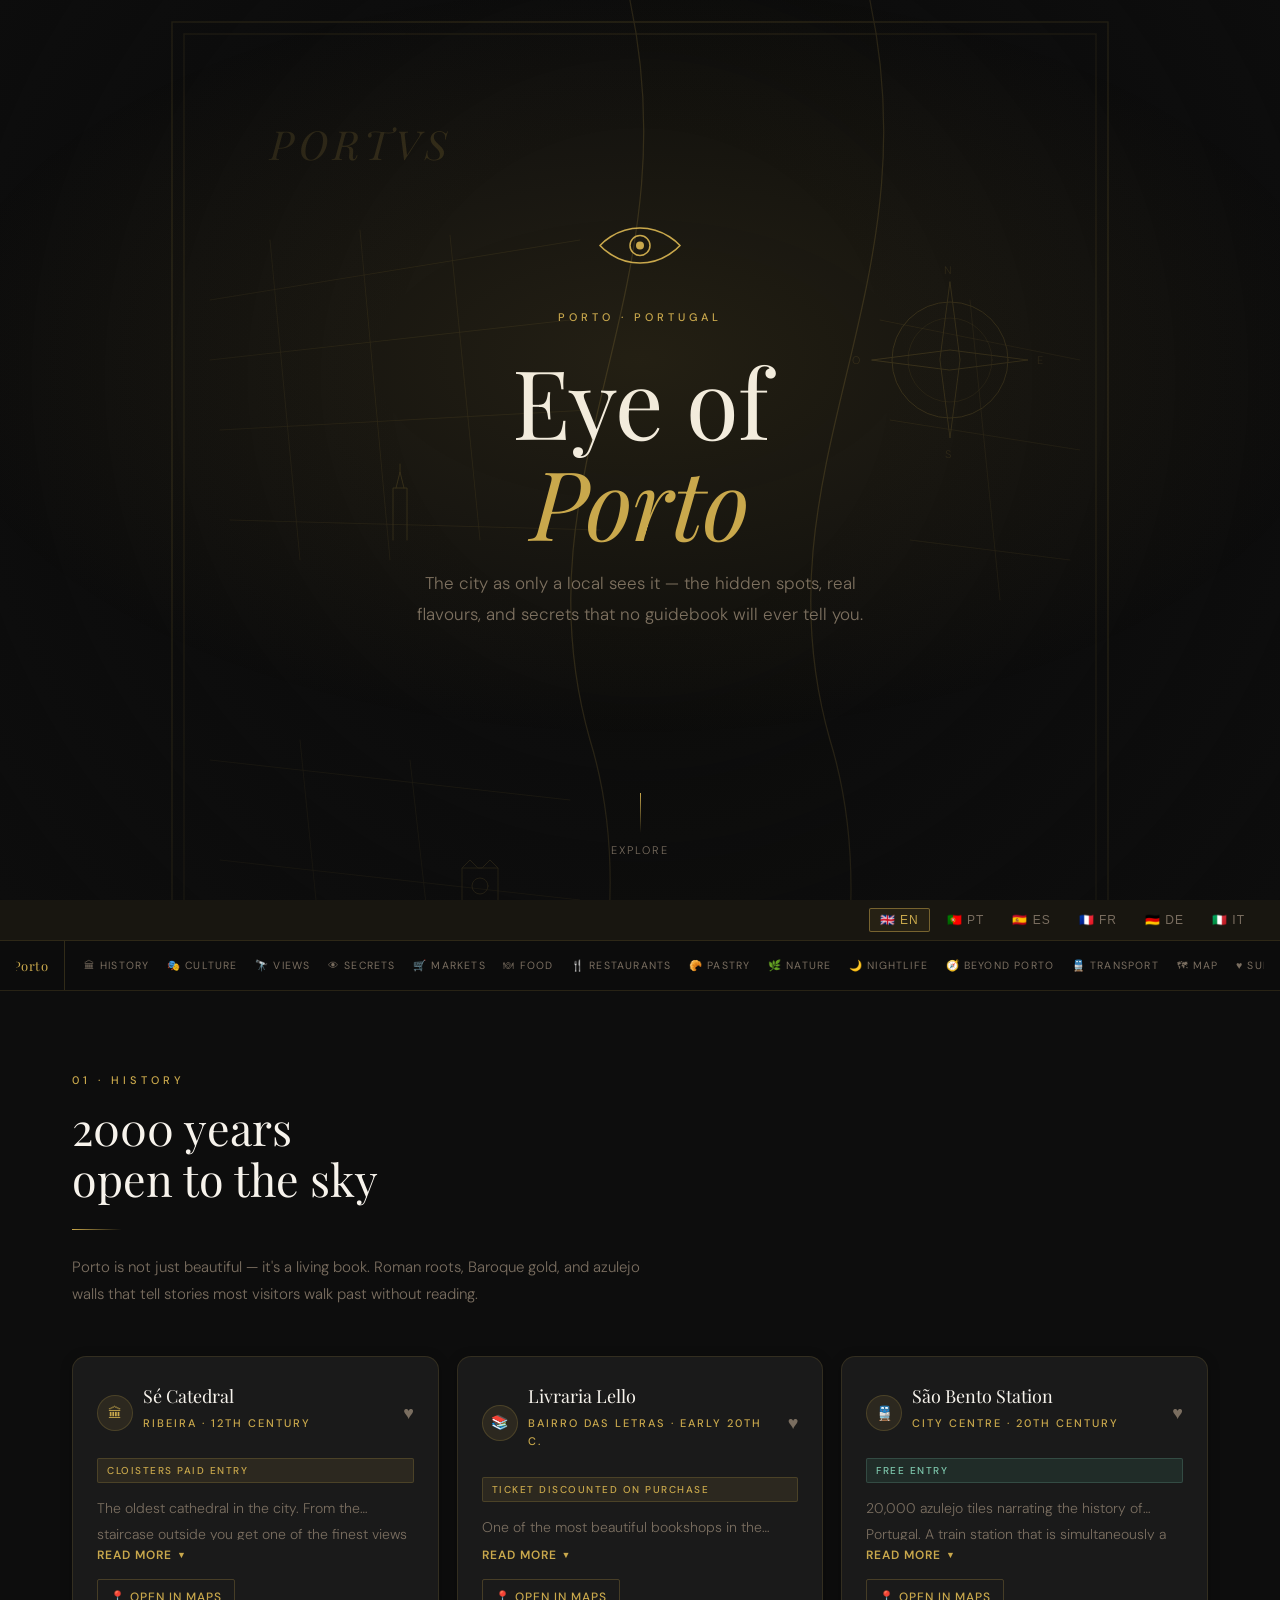
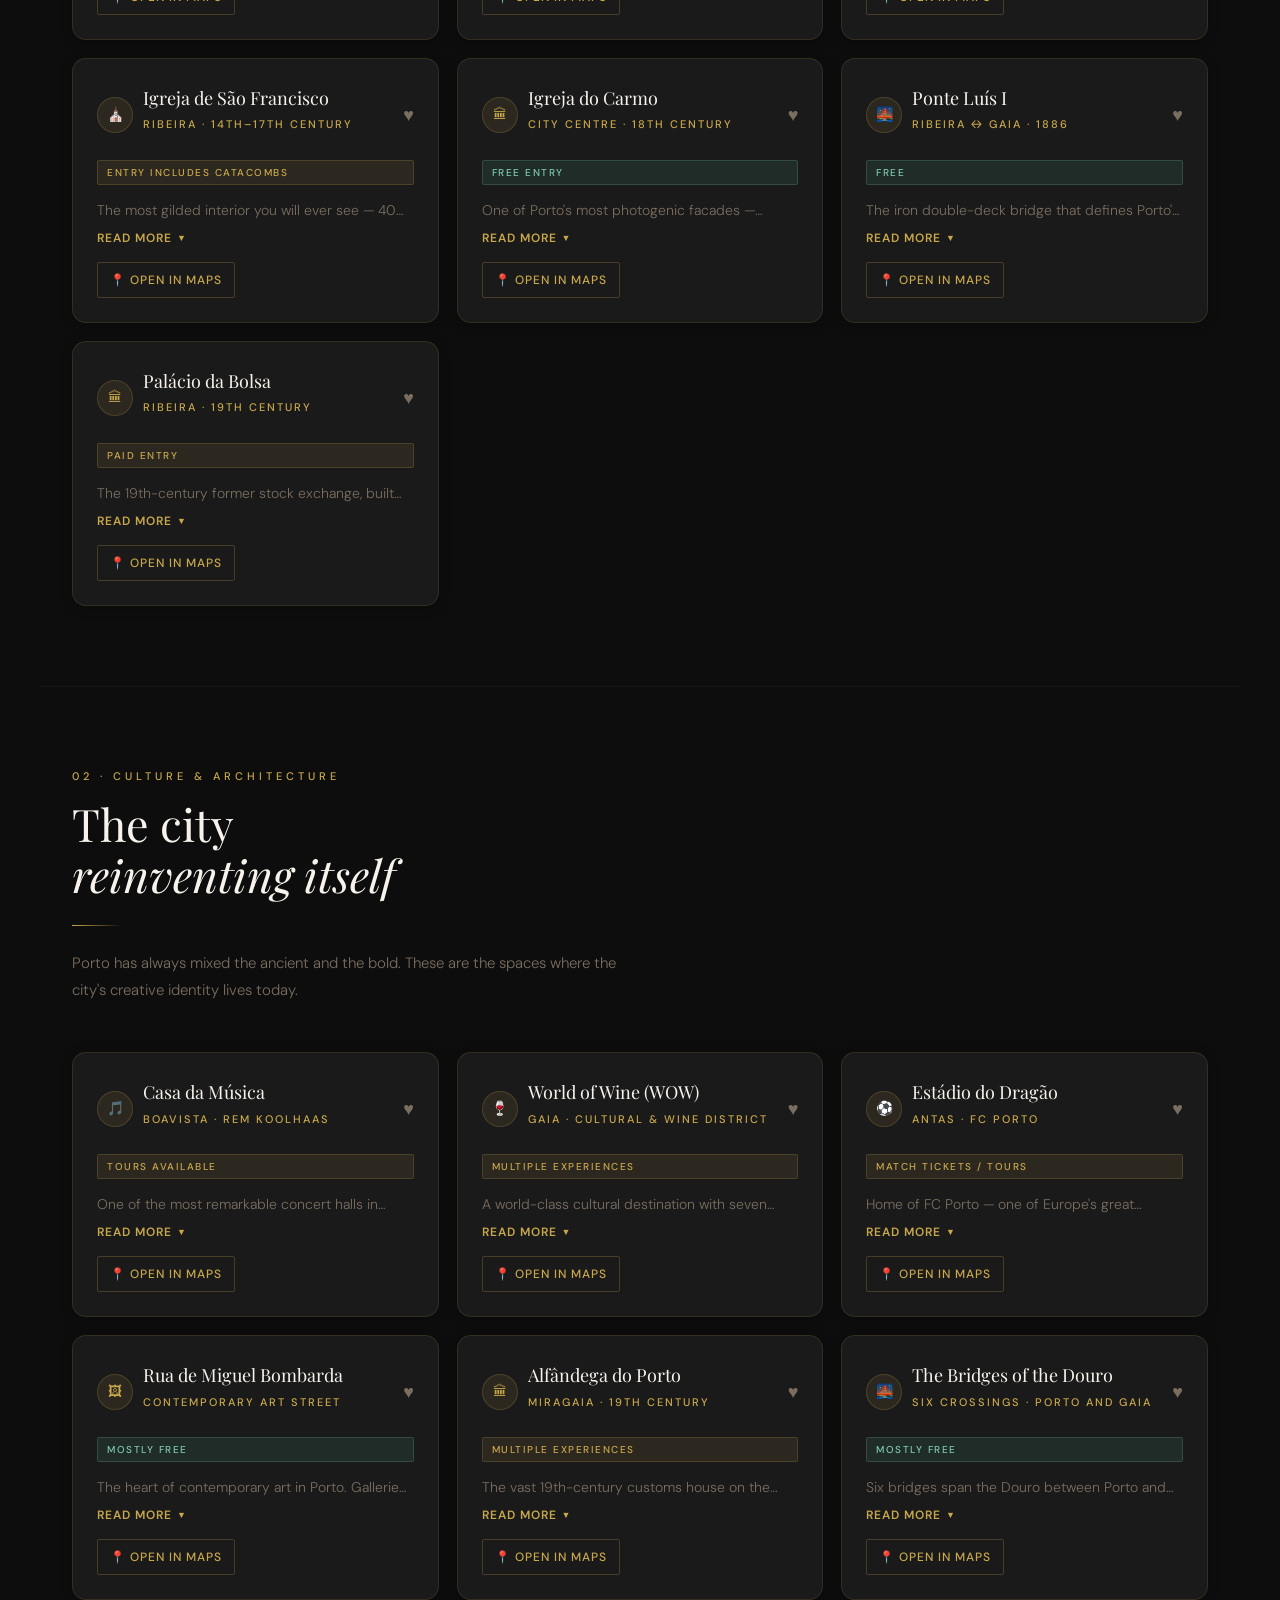
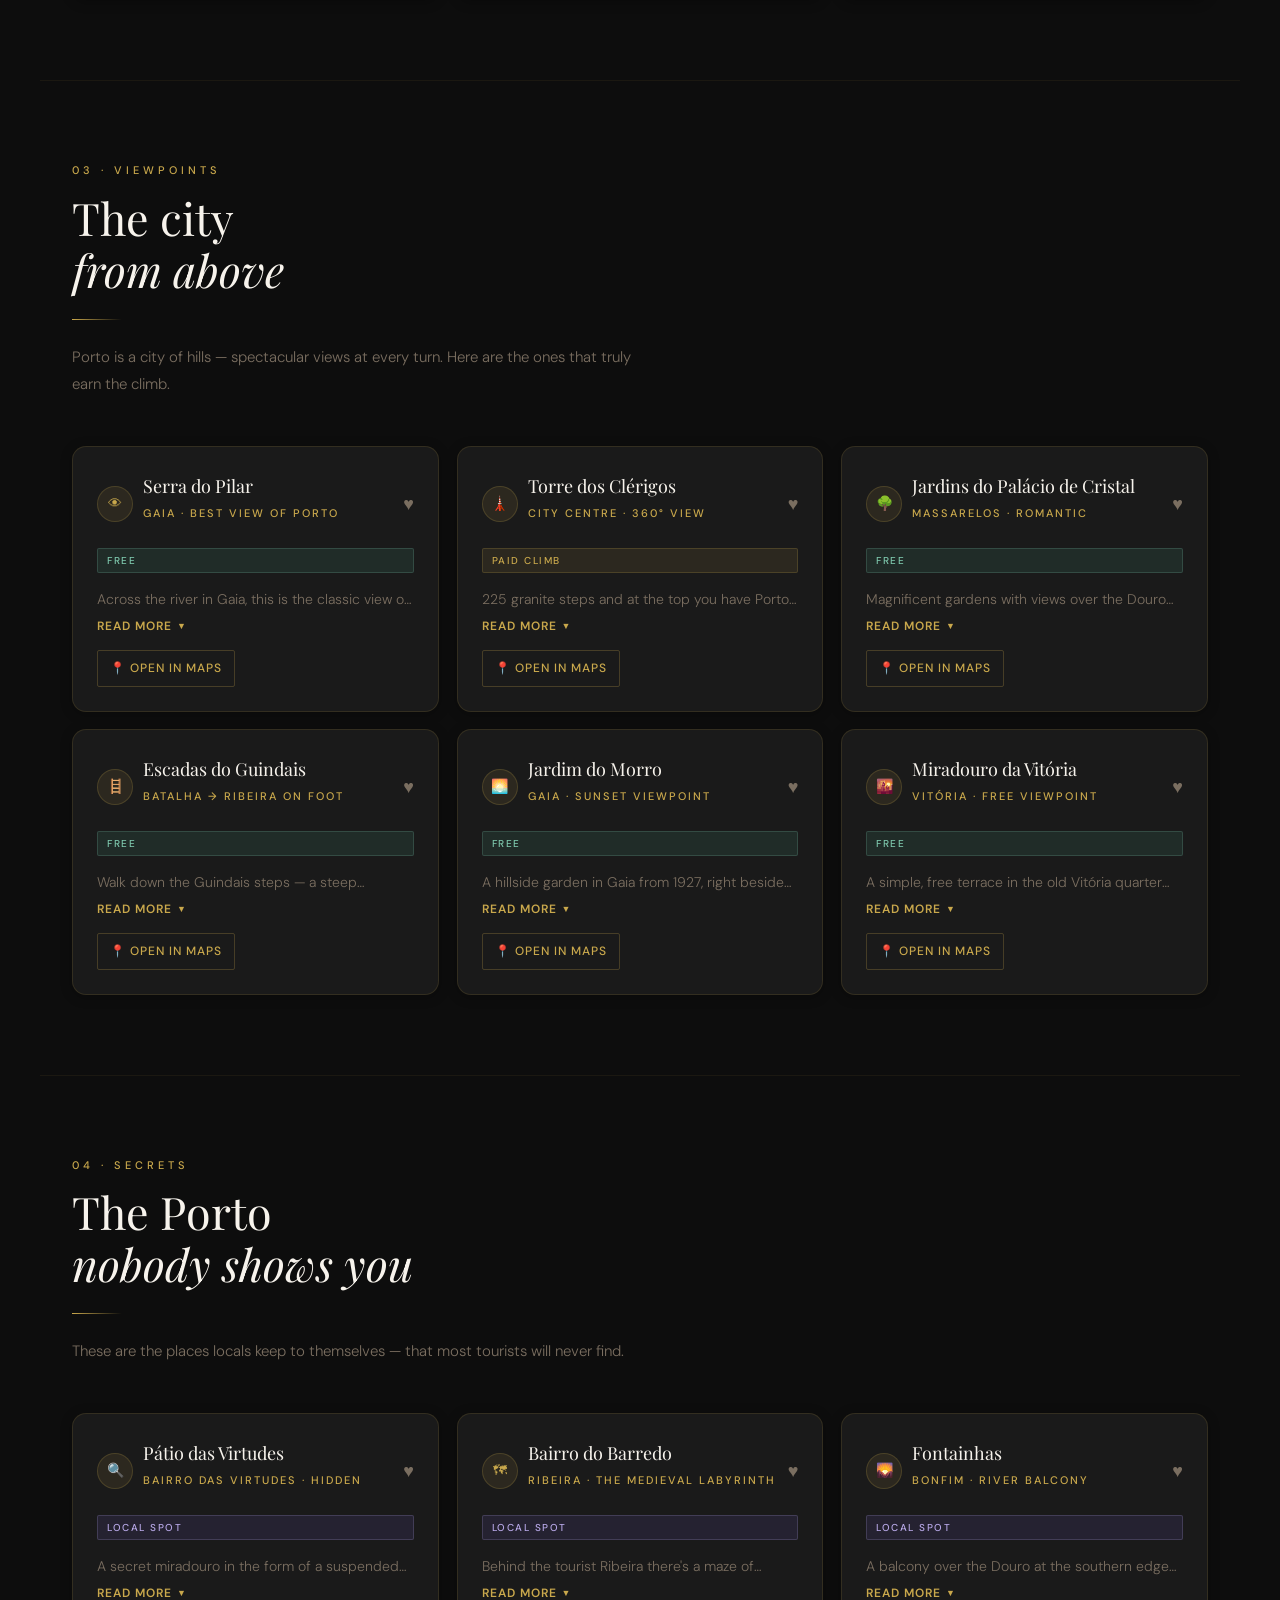
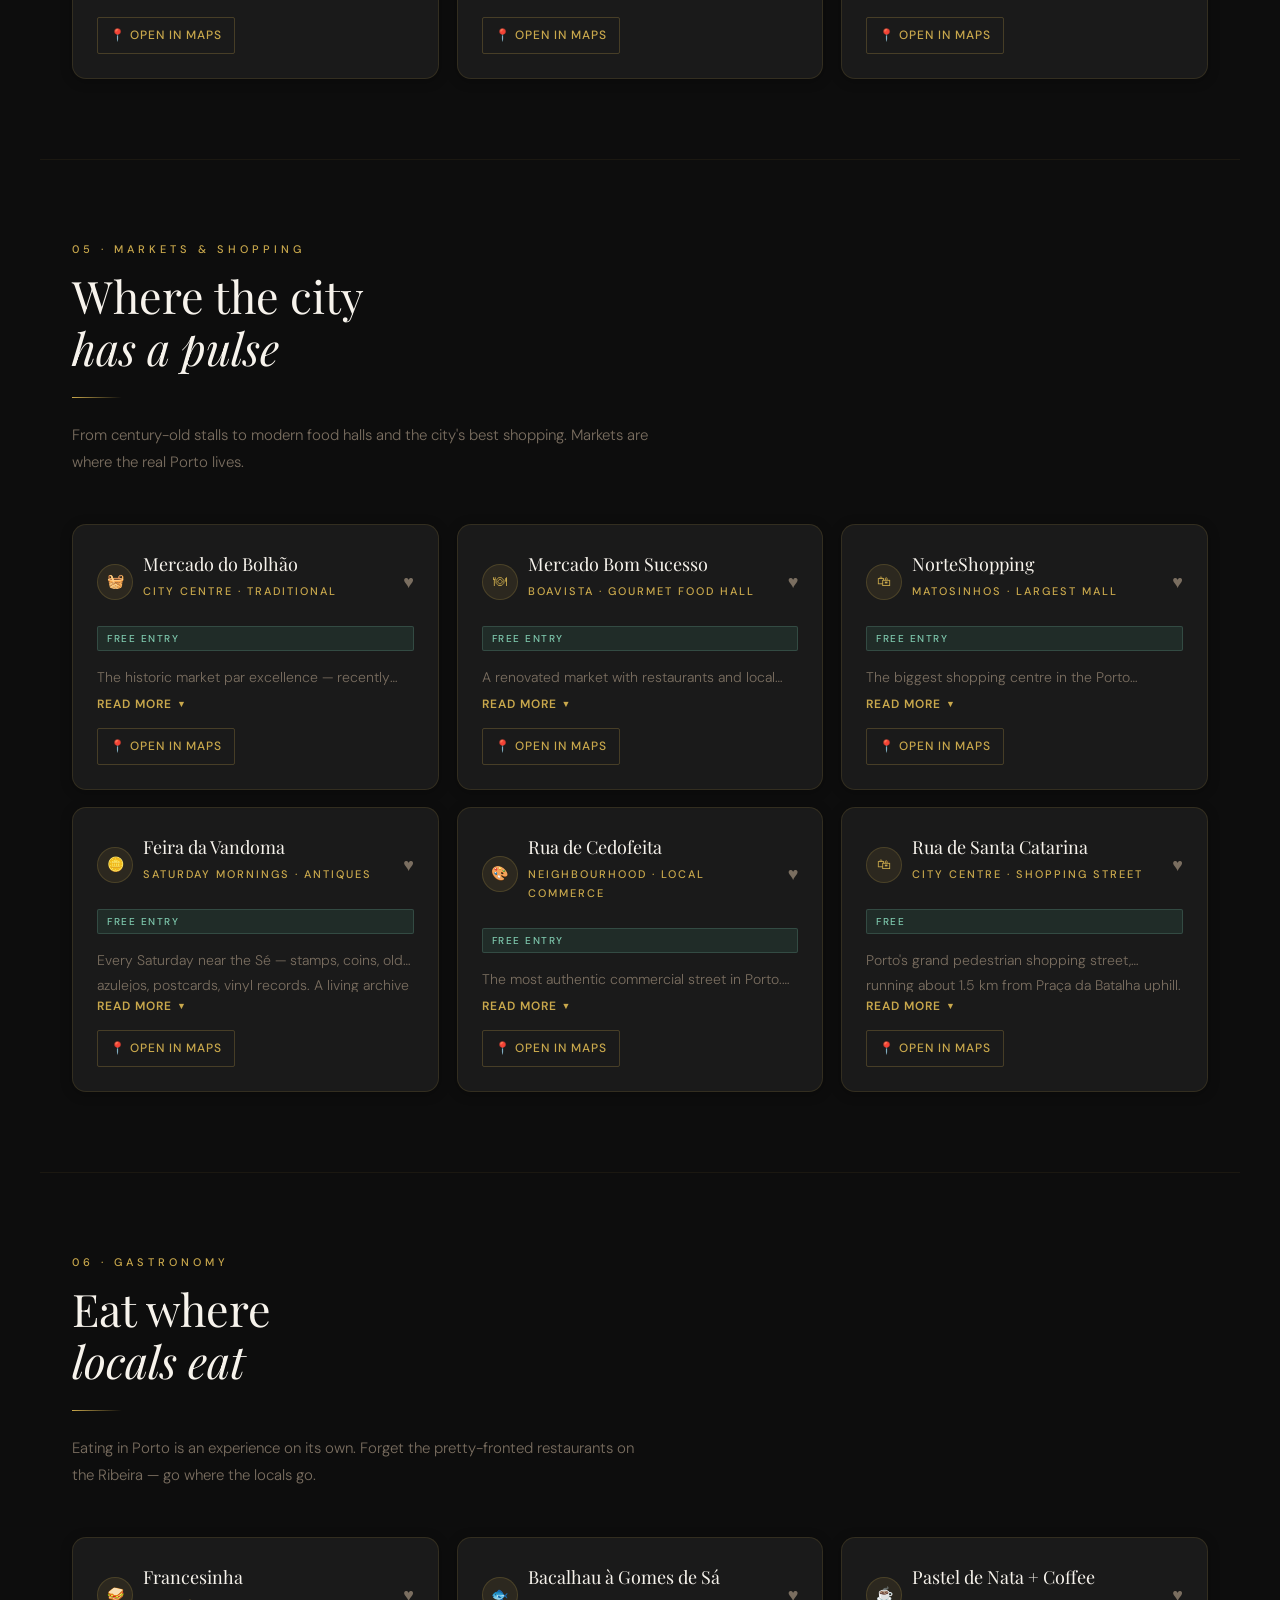
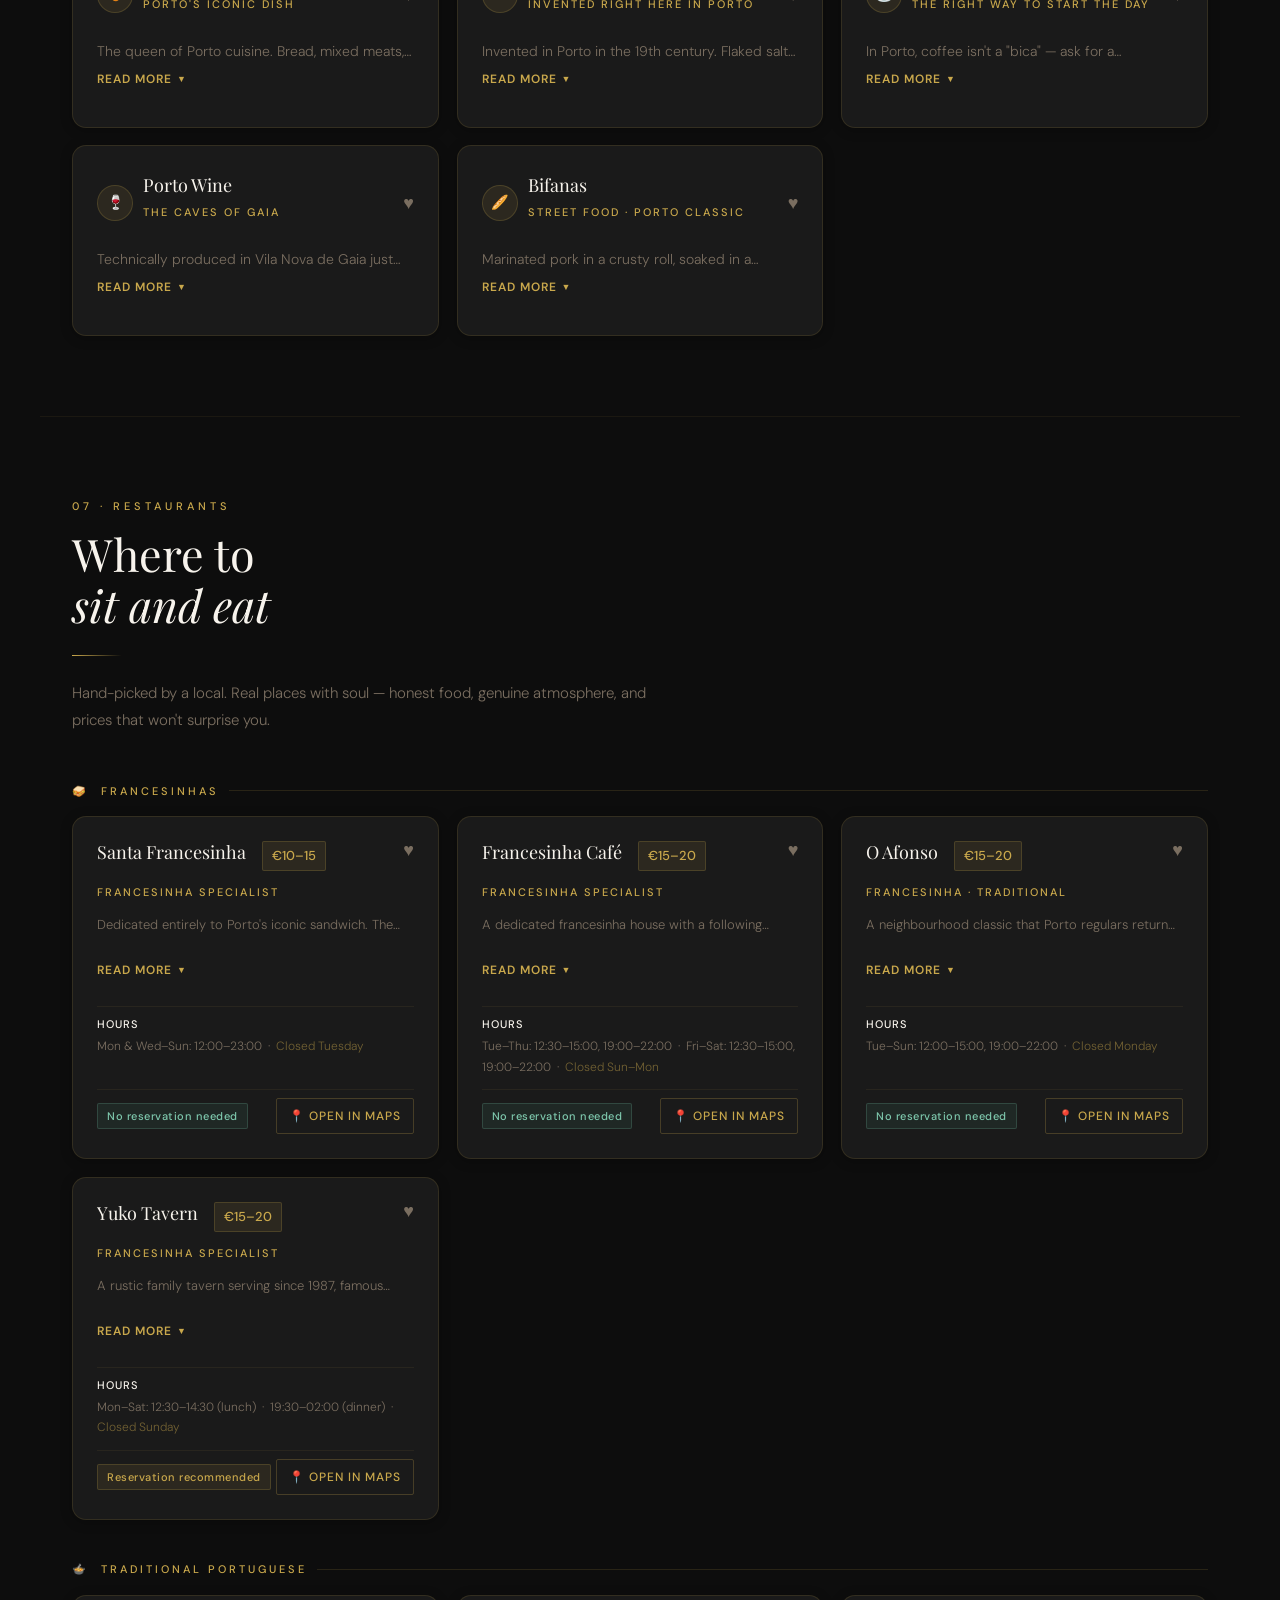
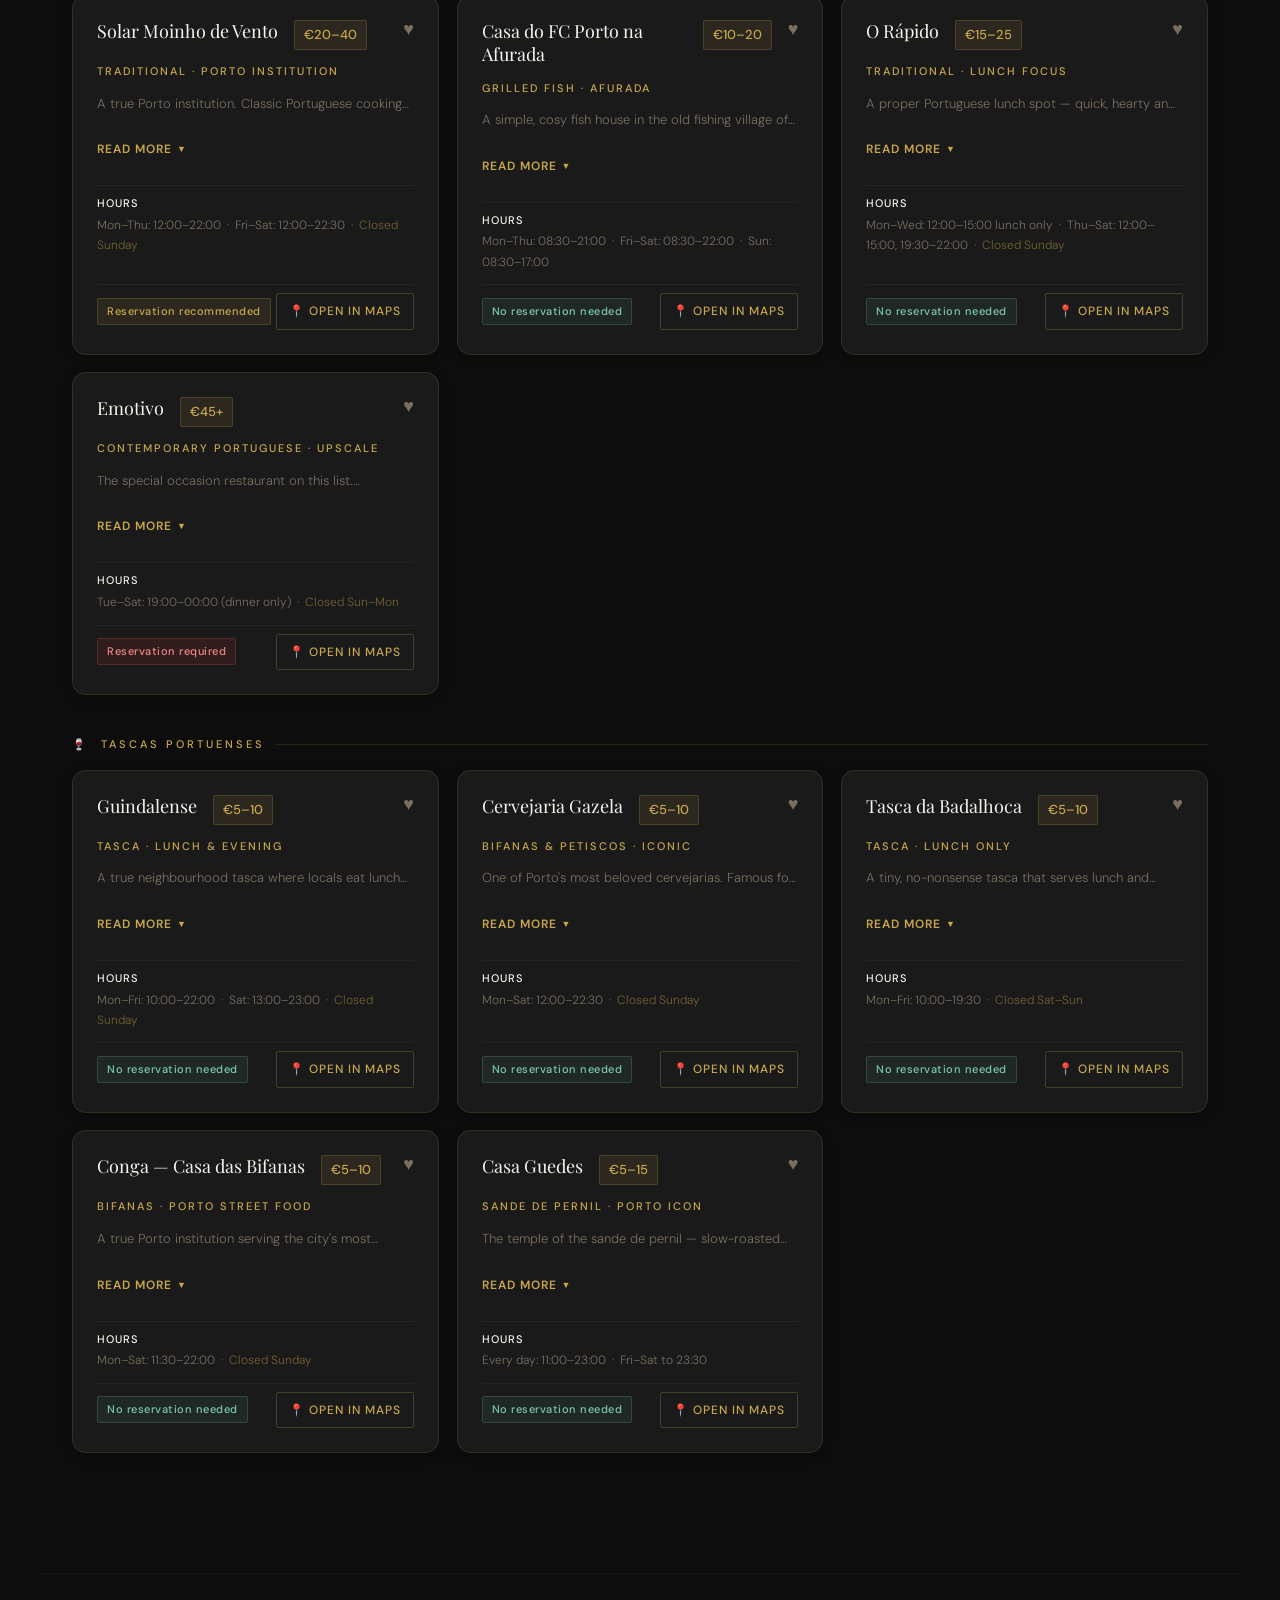
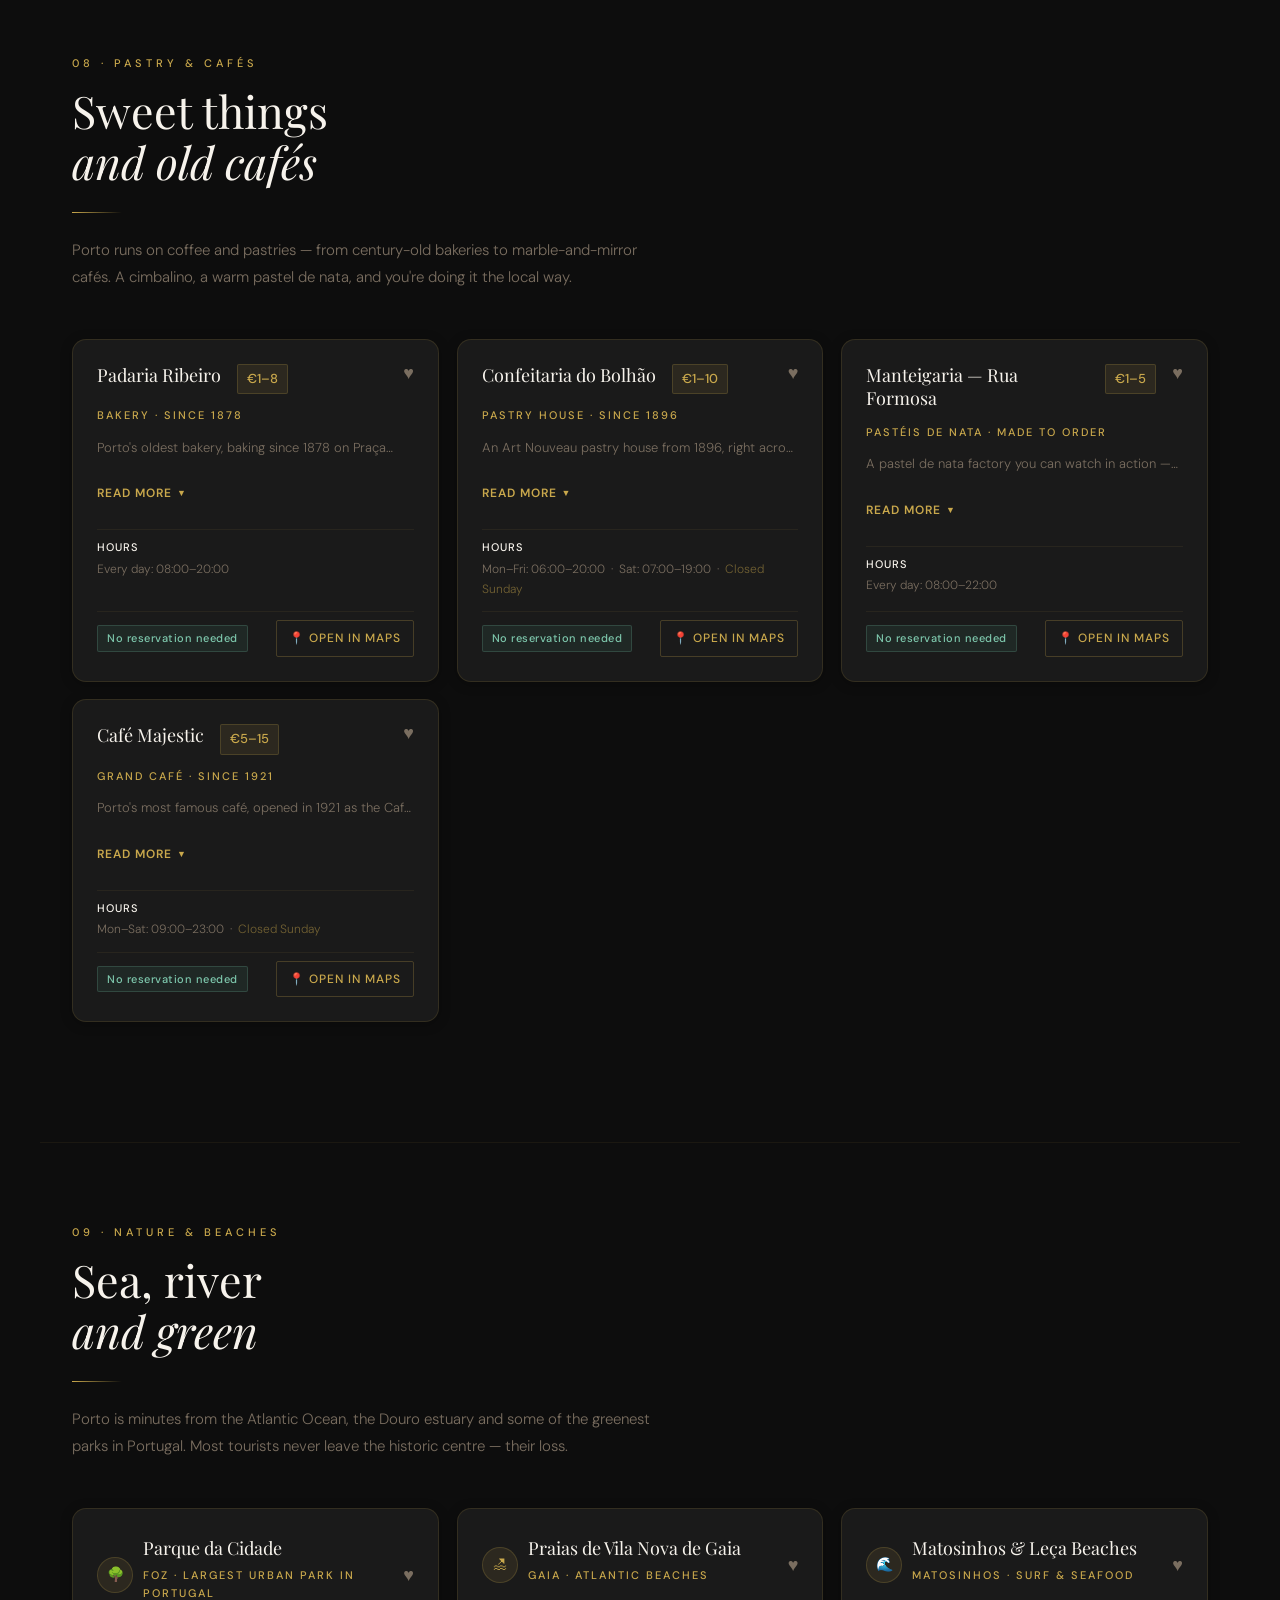
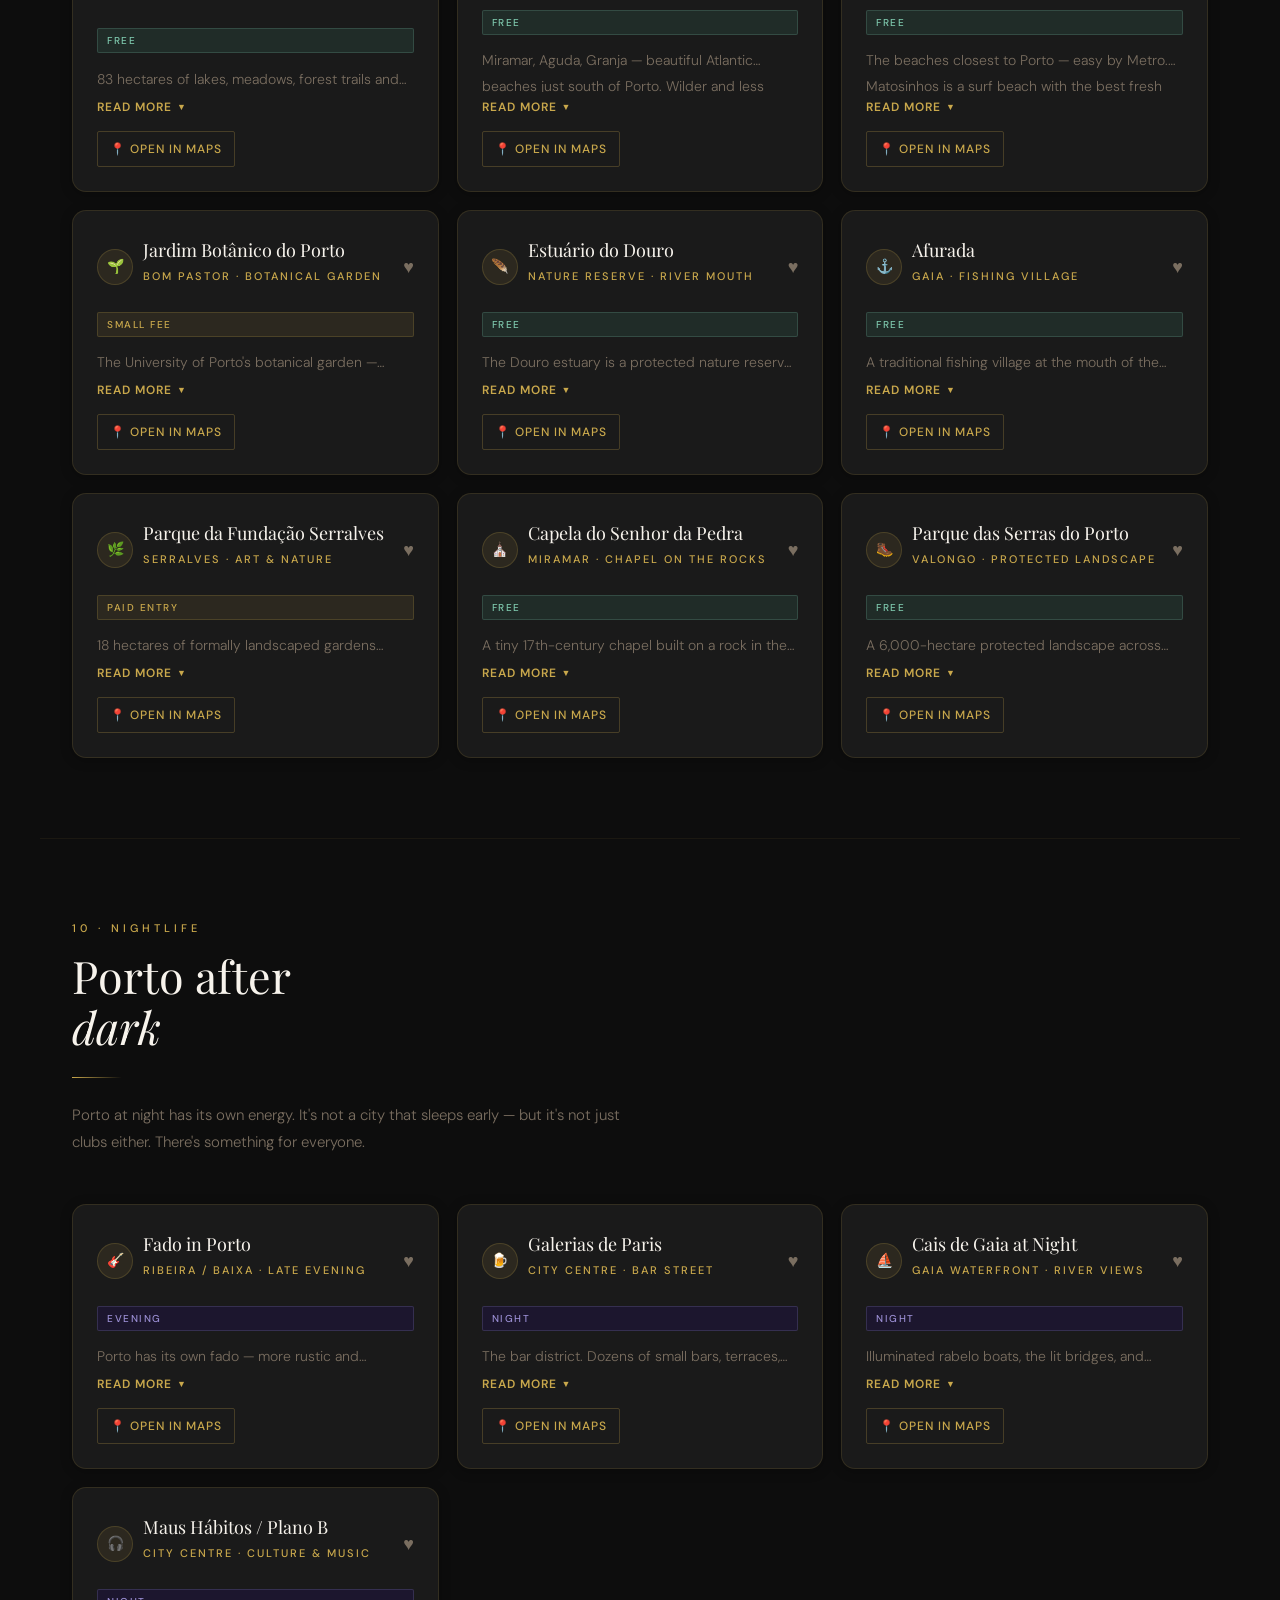
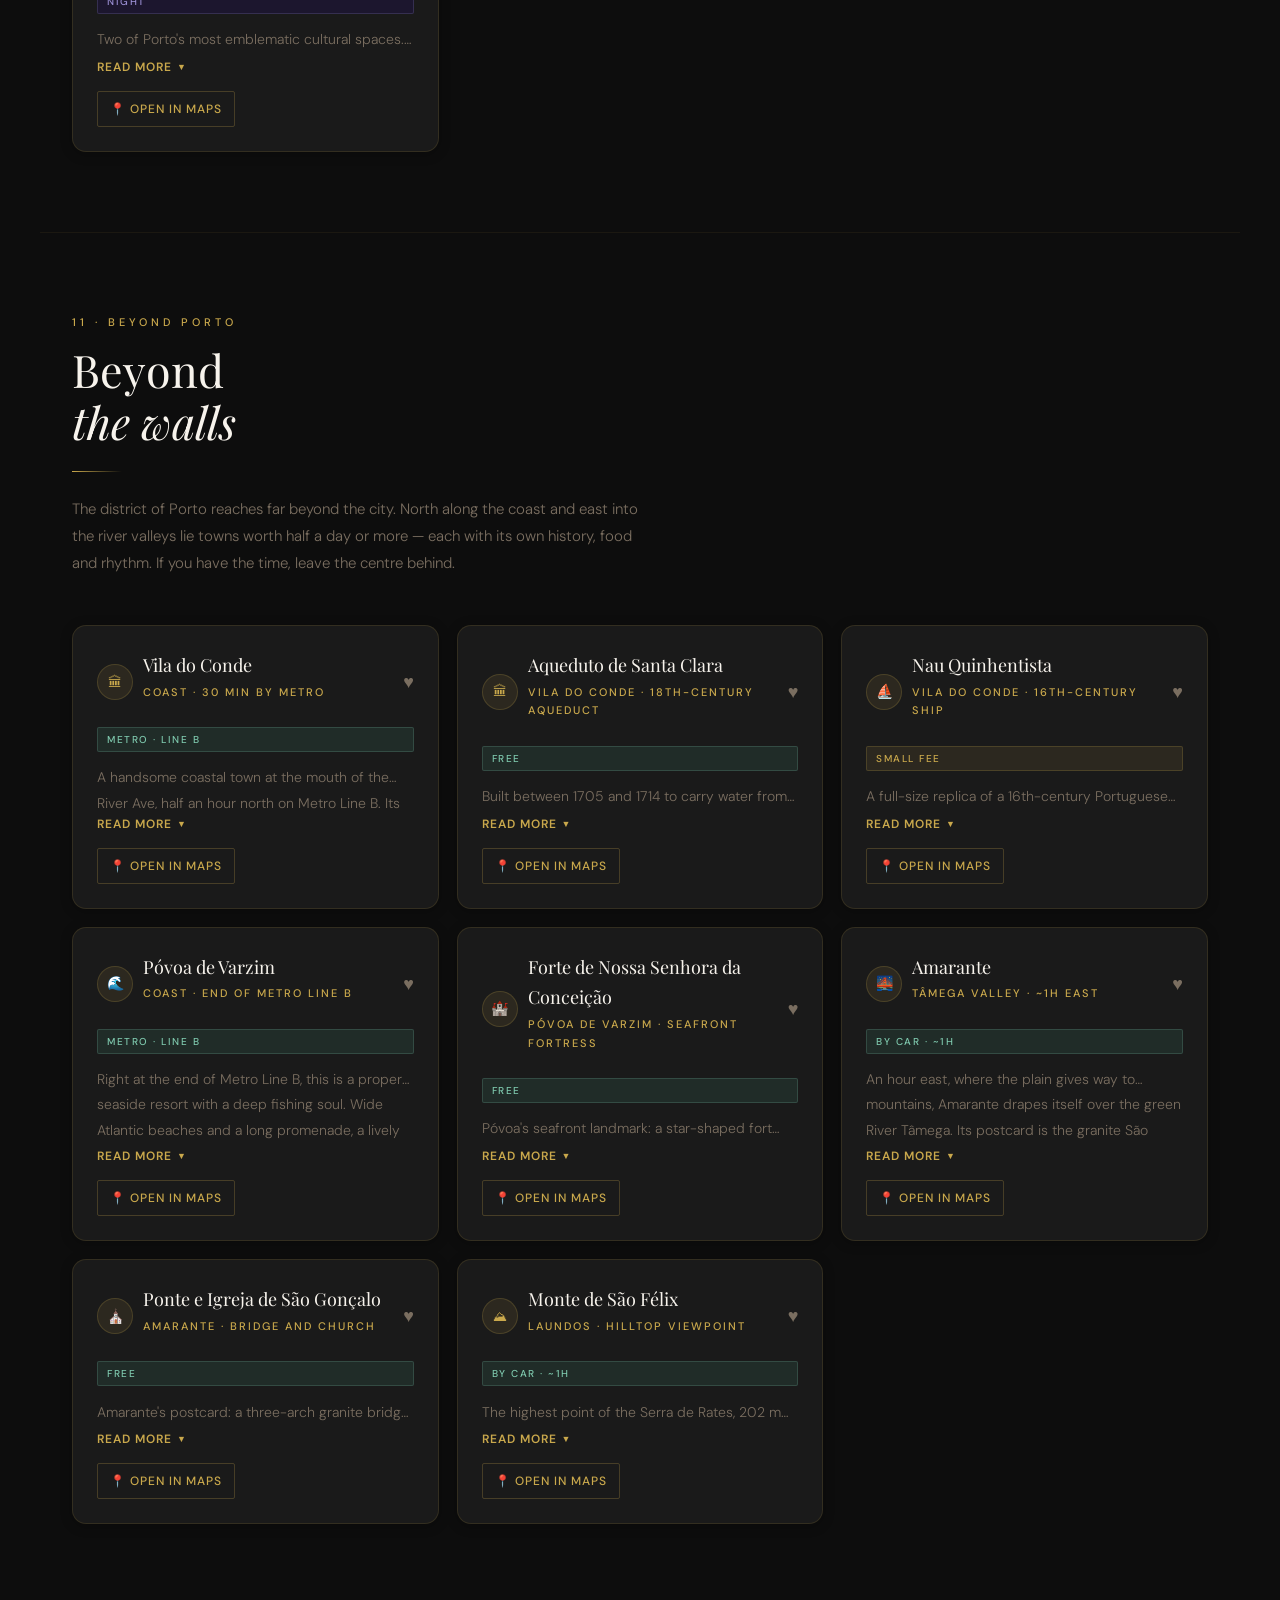
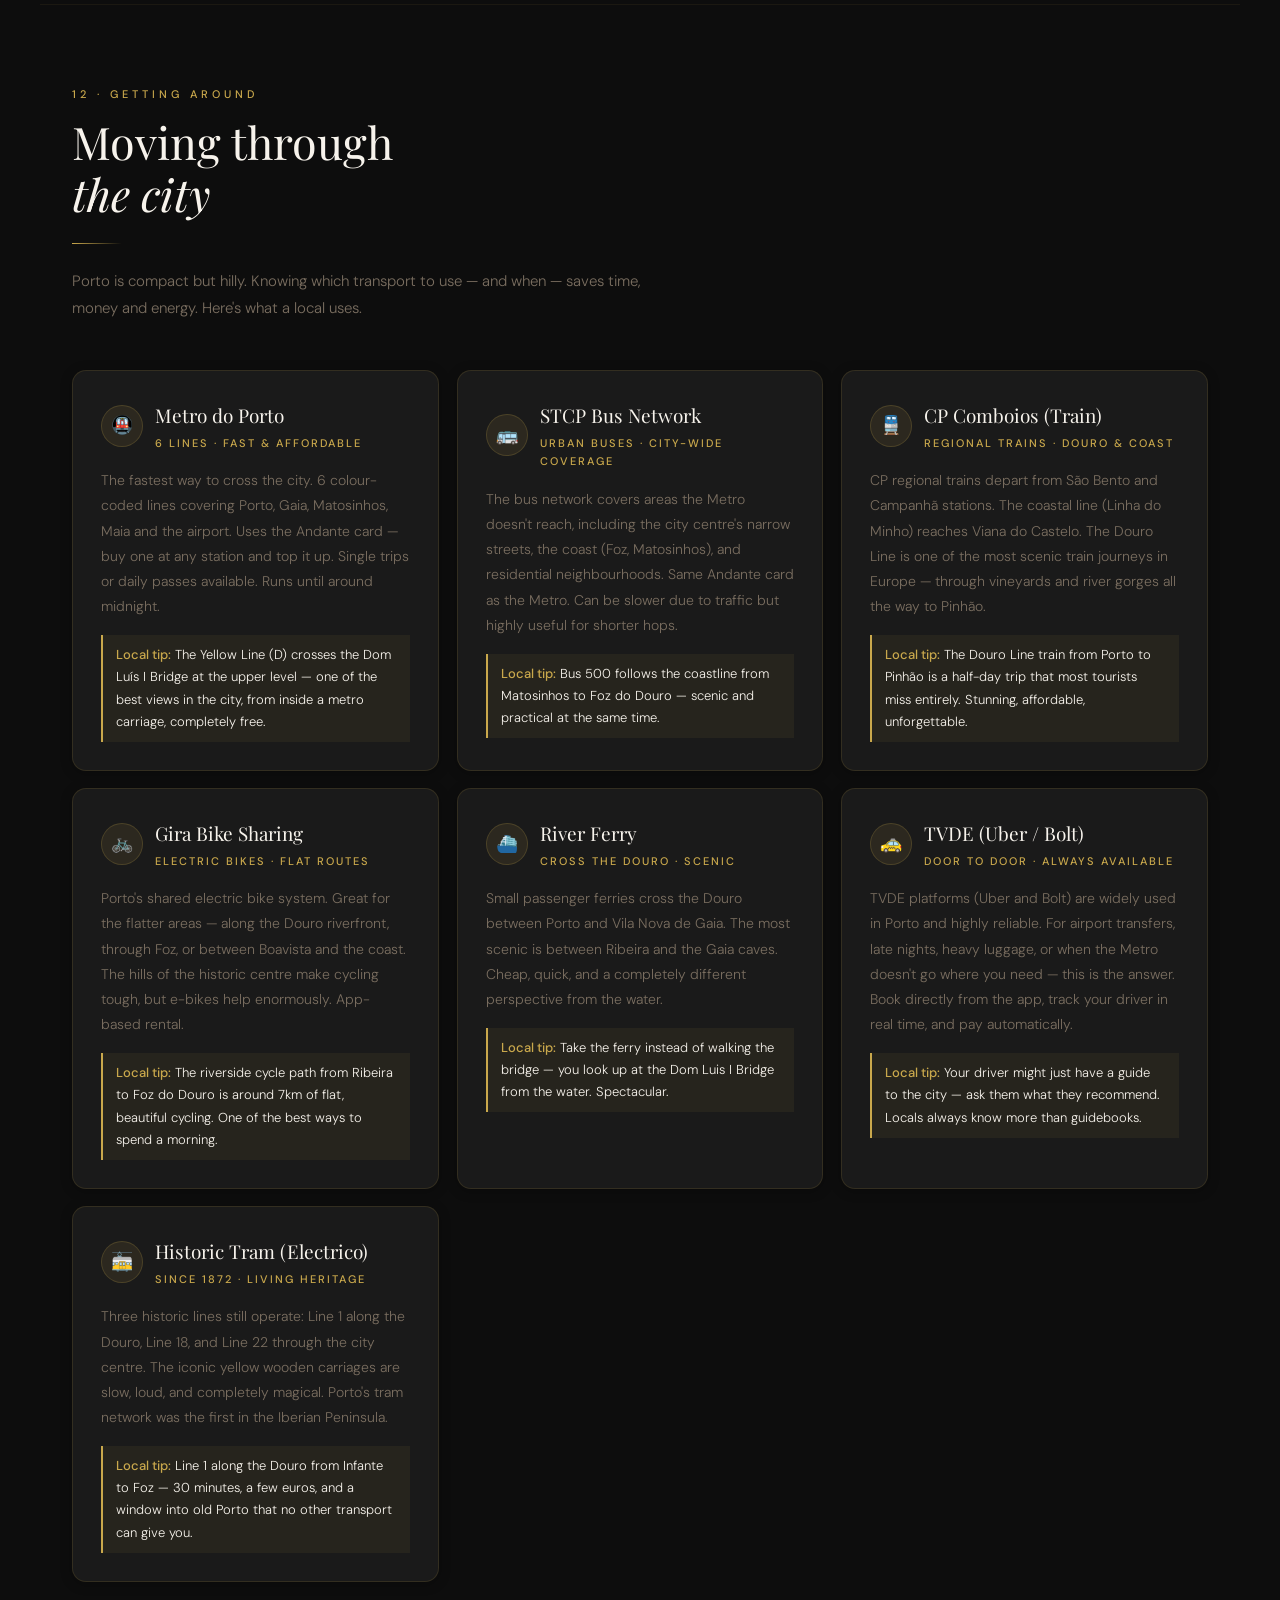
==== index.html @ 4f45e619 "Add files via upload" ====
<!DOCTYPE html>
<html lang="en">
<head>
<meta charset="UTF-8">
<meta name="viewport" content="width=device-width, initial-scale=1.0">
<title>Eye of Porto — See the city like a local</title>

<!-- ===== Partilha & SEO (Open Graph / Twitter / descrição) — editar aqui ===== -->
<meta name="description" content="A local's honest guide to Porto — handpicked food, viewpoints, markets and hidden gems, with an interactive map, in six languages. See the city like a local.">
<link rel="canonical" href="https://eyeofporto.github.io/">
<meta name="theme-color" content="#0D0D0D">

<meta property="og:type" content="website">
<meta property="og:site_name" content="Eye of Porto">
<meta property="og:title" content="Eye of Porto — See the city like a local">
<meta property="og:description" content="A local's honest guide to Porto — handpicked food, viewpoints, markets and hidden gems, with an interactive map, in six languages. See the city like a local.">
<meta property="og:url" content="https://eyeofporto.github.io/">
<meta property="og:image" content="https://eyeofporto.github.io/og-image.png">
<meta property="og:image:secure_url" content="https://eyeofporto.github.io/og-image.png">
<meta property="og:image:type" content="image/png">
<meta property="og:image:width" content="1200">
<meta property="og:image:height" content="630">
<meta property="og:image:alt" content="The Eye of Porto emblem — a golden eye framing the Dom Luís I Bridge — on a dark background">
<meta property="og:locale" content="en_US">
<meta property="og:locale:alternate" content="pt_PT">
<meta property="og:locale:alternate" content="es_ES">
<meta property="og:locale:alternate" content="fr_FR">
<meta property="og:locale:alternate" content="de_DE">
<meta property="og:locale:alternate" content="it_IT">

<meta name="twitter:card" content="summary_large_image">
<meta name="twitter:title" content="Eye of Porto — See the city like a local">
<meta name="twitter:description" content="A local's honest guide to Porto — handpicked food, viewpoints, markets and hidden gems, with an interactive map, in six languages. See the city like a local.">
<meta name="twitter:image" content="https://eyeofporto.github.io/og-image.png">
<meta name="twitter:image:alt" content="The Eye of Porto emblem — a golden eye framing the Dom Luís I Bridge — on a dark background">
<!-- ===== fim Partilha & SEO ===== -->




<style>

  * { margin: 0; padding: 0; box-sizing: border-box; }
  html { scroll-behavior: smooth; }
  body { background-color: #0D0D0D !important; color: #F7F3EC !important; font-family: 'DM Sans', Arial, sans-serif; font-weight: 300; line-height: 1.7; overflow-x: hidden; }


  /* LANGUAGE SWITCHER */
  .lang-bar { background: rgba(201,168,76,0.06); border-bottom: 1px solid rgba(201,168,76,0.12); padding: 0.5rem 1.5rem; display: flex; justify-content: flex-end; align-items: center; gap: 6px; max-width: 100%; }
  .lang-btn { background: none; border: 1px solid transparent; color: #7A6E60; font-size: 12px; padding: 4px 10px; cursor: pointer; font-family: Arial,sans-serif; letter-spacing: 1px; border-radius: 2px; transition: all 0.2s; }
  .lang-btn:hover { color: #C9A84C; border-color: rgba(201,168,76,0.3); }
  .lang-btn.active { color: #C9A84C; border-color: rgba(201,168,76,0.5); background: rgba(201,168,76,0.08); }
  [data-lang] { transition: opacity 0.2s; }

  /* HERO */
  .hero { min-height: 100vh; display: flex; flex-direction: column; justify-content: center; align-items: center; text-align: center; position: relative; padding: 4rem 2rem; overflow: hidden; }
  .hero::before { content: ''; position: absolute; inset: 0; background: radial-gradient(ellipse 80% 60% at 50% 40%, rgba(201,168,76,0.12) 0%, transparent 70%); pointer-events: none; }
  .eye-symbol { width: 90px; height: 45px; margin-bottom: 2.5rem; }
  .eye-symbol svg { width: 100%; height: 100%; }
  .hero-label { font-size: 11px; letter-spacing: 4px; text-transform: uppercase; color: #C9A84C; margin-bottom: 1.5rem; font-weight: 500; }
  .hero h1 { font-family: 'Playfair Display', Georgia, serif; font-size: clamp(3rem, 8vw, 6rem); font-weight: 400; line-height: 1.05; color: #F7F3EC; margin-bottom: 1rem; letter-spacing: -1px; }
  .hero h1 em { font-style: italic; color: #C9A84C; }
  .hero-sub { font-size: clamp(14px, 2vw, 17px); color: #7A6E60; max-width: 460px; margin: 0 auto 3rem; font-weight: 300; line-height: 1.8; }
  .scroll-hint { position: absolute; bottom: 2.5rem; left: 50%; transform: translateX(-50%); display: flex; flex-direction: column; align-items: center; gap: 8px; color: #7A6E60; font-size: 11px; letter-spacing: 2px; text-transform: uppercase; }
  .scroll-line { width: 1px; height: 40px; background: linear-gradient(to bottom, #C9A84C, transparent); animation: scrollPulse 2s ease-in-out infinite; }
  @keyframes scrollPulse { 0%,100%{opacity:.4}50%{opacity:1} }

  /* NAV */
  .nav { position: sticky; top: 0; z-index: 100; background: rgba(13,13,13,0.96); backdrop-filter: blur(12px); border-bottom: 1px solid rgba(201,168,76,0.15); padding: 0 1rem; }
  #historia, #cultura, #miradouros, #segredos, #mercados, #gastronomia, #restaurantes, #pastelarias, #natureza, #noturno, #foradoporto, #transportes, #mapa, #donate { scroll-margin-top: 64px; }
  .nav-inner { max-width: 1300px; margin: 0 auto; display: flex; align-items: center; overflow-x: auto; scrollbar-width: none; gap: 0; justify-content: center; }
  .nav-inner::-webkit-scrollbar { display: none; }
  .nav-brand { font-family: 'Playfair Display', Georgia, serif; font-size: 13px; color: #C9A84C; white-space: nowrap; padding: 0.85rem 1rem 0.85rem 0; margin-right: 0.6rem; border-right: 1px solid rgba(201,168,76,0.2); letter-spacing: 0.5px; }
  .nav-link { color: #7A6E60; text-decoration: none; font-size: 10.5px; letter-spacing: 1.2px; text-transform: uppercase; padding: 0.85rem 0.55rem; white-space: nowrap; transition: color 0.2s; font-weight: 400; display: inline-flex; align-items: center; gap: 4px; }
  .nav-link:hover { color: #C9A84C; }
  .nav-link .nav-text { display: inline; }
  @media (max-width: 1100px) {
    .nav-inner { justify-content: flex-start; }
    .nav-link { padding: 0.85rem 0.5rem; font-size: 10px; letter-spacing: 1px; }
  }
  @media (max-width: 700px) {
    .nav-brand { display: none; }
    .nav-link { padding: 0.85rem 0.45rem; font-size: 11px; }
    .nav-link .nav-text { display: none; }
    .nav-link { font-size: 16px; padding: 0.85rem 0.55rem; }
  }

  /* MOBILE SECTIONS MENU */
  .nav-menu-btn { display: none; }
  .nav-menu-panel { display: none; }
  @media (max-width: 700px) {
    .nav-inner { display: none; }
    .nav-menu-btn { display: flex; align-items: center; gap: 8px; width: 100%; background: none; border: none; cursor: pointer; color: #C9A84C; font-family: 'Playfair Display', Georgia, serif; font-size: 13px; letter-spacing: 1px; padding: 0.9rem 0.2rem; }
    .nav-menu-btn .nav-menu-caret { margin-left: auto; font-size: 9px; transition: transform 0.2s; color: #7A6E60; }
    .nav-menu-btn.open .nav-menu-caret { transform: rotate(180deg); }
    .nav-menu-panel { display: block; position: absolute; left: 0; right: 0; top: 100%; background: rgba(13,13,13,0.98); -webkit-backdrop-filter: blur(12px); backdrop-filter: blur(12px); box-shadow: 0 12px 28px rgba(0,0,0,0.55); border-bottom: 1px solid rgba(201,168,76,0.15); z-index: 120; max-height: 0; overflow: hidden; transition: max-height 0.28s ease; }
    .nav-menu-panel.open { max-height: 80vh; overflow-y: auto; }
    .nav-menu-panel a { display: flex; align-items: center; gap: 10px; padding: 0.8rem 0.4rem; text-decoration: none; color: #C7B9A6; font-size: 14px; letter-spacing: 0.4px; border-bottom: 1px solid rgba(201,168,76,0.06); }
    .nav-menu-panel a:last-child { border-bottom: none; }
    .nav-menu-panel a:active { color: #C9A84C; }
    .nav-menu-emoji { font-size: 16px; width: 22px; text-align: center; flex-shrink: 0; }
  }

  /* SCROLL PROGRESS */
  #scroll-progress { position: fixed; top: 0; left: 0; height: 3px; width: 0; background: #C9A84C; z-index: 200; transition: width 0.08s linear; pointer-events: none; }

  /* BACK TO TOP */
  #to-top { position: fixed; bottom: 1.3rem; left: 1.3rem; z-index: 9000; width: 44px; height: 44px; border-radius: 50%; background: rgba(13,13,13,0.92); border: 1px solid rgba(201,168,76,0.5); color: #C9A84C; font-size: 20px; line-height: 1; cursor: pointer; display: none; align-items: center; justify-content: center; -webkit-backdrop-filter: blur(6px); backdrop-filter: blur(6px); box-shadow: 0 4px 16px rgba(0,0,0,0.5); opacity: 0; transition: opacity 0.25s; }
  #to-top.show { display: flex; opacity: 1; }
  @media (min-width: 701px) { #to-top { display: none !important; } }

  /* SECTIONS */
  .section { padding: 5rem 2rem; max-width: 1200px; margin: 0 auto; }
  .section-header { margin-bottom: 3rem; }
  .section-number { font-size: 11px; letter-spacing: 4px; text-transform: uppercase; color: #C9A84C; font-weight: 500; margin-bottom: 0.75rem; display: block; }
  .section-title { font-family: 'Playfair Display', Georgia, serif; font-size: clamp(1.8rem, 4vw, 2.8rem); font-weight: 400; color: #F7F3EC; line-height: 1.15; margin-bottom: 0.75rem; }
  .section-intro { font-size: 15px; color: #7A6E60; max-width: 580px; line-height: 1.8; }
  .divider { width: 50px; height: 1px; background: linear-gradient(to right, #C9A84C, transparent); margin: 1.5rem 0; }
  .section-sep { max-width: 1200px; margin: 0 auto; padding: 0 2rem; border-top: 1px solid rgba(201,168,76,0.08); }

  /* CARDS GRID */
  .cards { display: grid; grid-template-columns: repeat(auto-fill, minmax(280px, 1fr)); gap: 1.1rem; background: transparent; border: none; }
  .card { background: #1A1A1A; transition: background 0.2s; display: flex; flex-direction: column; }
  .card:hover { background: #1f1f1f; }
  .card-content { padding: 1.5rem; display: flex; flex-direction: column; flex: 1; }
  .card-icon-row { display: flex; align-items: center; gap: 10px; margin-bottom: 0.75rem; }
  .card-icon-circle { width: 36px; height: 36px; border-radius: 50%; background: rgba(201,168,76,0.1); border: 1px solid rgba(201,168,76,0.2); display: flex; align-items: center; justify-content: center; color: #C9A84C; font-size: 14px; flex-shrink: 0; }
  .card-title { font-family: 'Playfair Display', Georgia, serif; font-size: 18px; color: #F7F3EC; font-weight: 400; }
  .card-subtitle { font-size: 11px; color: #C9A84C; letter-spacing: 2px; text-transform: uppercase; margin-bottom: 0.85rem; font-weight: 500; margin-top: 2px; }
  .card-body { font-size: 14px; color: #7A6E60; line-height: 1.8; margin-bottom: 1rem; flex: 1; }
  .card-tip { font-size: 13px; color: #F7F3EC; background: rgba(201,168,76,0.07); border-left: 2px solid #C9A84C; padding: 9px 13px; line-height: 1.7; margin-bottom: 1rem; }
  .card-tip strong { color: #C9A84C; font-weight: 500; }
  .maps-btn { display: inline-flex; align-items: center; gap: 7px; font-size: 12px; color: #C9A84C; text-decoration: none; letter-spacing: 1px; text-transform: uppercase; font-weight: 500; padding: 7px 12px; border: 1px solid rgba(201,168,76,0.25); border-radius: 2px; transition: all 0.2s; margin-top: auto; width: fit-content; }
  .maps-btn:hover { background: rgba(201,168,76,0.1); border-color: rgba(201,168,76,0.5); }
  .maps-btn i { font-size: 13px; }

  .badge { display: inline-block; font-size: 10px; letter-spacing: 1.5px; text-transform: uppercase; padding: 3px 9px; border-radius: 2px; margin-bottom: 0.85rem; font-weight: 500; }
  .badge-free { background: rgba(43,74,63,0.4); color: #7EC8AD; border: 1px solid rgba(126,200,173,0.2); }
  .badge-paid { background: rgba(201,168,76,0.1); color: #C9A84C; border: 1px solid rgba(201,168,76,0.2); }
  .badge-hidden { background: rgba(100,80,180,0.15); color: #B8A8E8; border: 1px solid rgba(184,168,232,0.2); }
  .badge-night { background: rgba(30,20,60,0.6); color: #9B8FD4; border: 1px solid rgba(155,143,212,0.2); }


  /* RESTAURANT LIST */
  .rest-list { border: 1px solid rgba(201,168,76,0.1); }
  .rest-item { display: flex; justify-content: space-between; align-items: center; padding: 0.9rem 1.25rem; background: #1A1A1A; text-decoration: none; border-bottom: 1px solid rgba(201,168,76,0.06); transition: background 0.2s; }
  .rest-item:last-child { border-bottom: none; }
  .rest-item:hover { background: #222; }
  .rest-item-name { font-size: 15px; color: #F7F3EC; font-weight: 400; }
  .rest-item-map { font-size: 12px; color: #C9A84C; letter-spacing: 1px; }

  /* RESTAURANT SECTION */
  .restaurant-categories { display: flex; flex-direction: column; gap: 2.5rem; }
  .rest-category-label { font-size: 11px; letter-spacing: 3px; text-transform: uppercase; color: #C9A84C; font-weight: 500; margin-bottom: 1rem; display: flex; align-items: center; gap: 10px; }
  .rest-category-label::after { content: ''; flex: 1; height: 1px; background: rgba(201,168,76,0.15); }
  .rest-cards { display: grid; grid-template-columns: repeat(auto-fill, minmax(280px, 1fr)); gap: 1.1rem; background: transparent; border: none; }
  .rest-card { background: #1A1A1A; padding: 1.5rem; transition: background 0.2s; display: flex; flex-direction: column; gap: 0.5rem; }
  .rest-card:hover { background: #1f1f1f; }
  .rest-header { display: flex; align-items: center; gap: 10px; }
  .rest-icon { width: 36px; height: 36px; border-radius: 50%; background: rgba(201,168,76,0.1); border: 1px solid rgba(201,168,76,0.2); display: flex; align-items: center; justify-content: center; color: #C9A84C; font-size: 14px; flex-shrink: 0; }
  .rest-name { font-family: 'Playfair Display', Georgia, serif; font-size: 17px; color: #F7F3EC; font-weight: 400; }
  .rest-location { font-size: 11px; color: #C9A84C; letter-spacing: 1.5px; text-transform: uppercase; font-weight: 500; }
  .rest-desc { font-size: 14px; color: #7A6E60; line-height: 1.8; }
  .rest-tip { font-size: 13px; color: #F7F3EC; background: rgba(201,168,76,0.07); border-left: 2px solid #C9A84C; padding: 8px 12px; line-height: 1.7; }
  .rest-tip strong { color: #C9A84C; font-weight: 500; }

  /* TRANSPORT SECTION */
  .transport-grid { display: grid; grid-template-columns: repeat(auto-fill, minmax(280px, 1fr)); gap: 1.1rem; background: transparent; border: none; margin-bottom: 2rem; }
  .rest-rich-grid { display: grid; grid-template-columns: repeat(auto-fill, minmax(300px, 1fr)); gap: 1.1rem; background: transparent; border: none; margin-bottom: 2.5rem; }
  .transport-card { background: #1A1A1A; padding: 1.75rem; transition: background 0.2s; }
  .transport-card:hover { background: #1f1f1f; }
  .transport-icon-row { display: flex; align-items: center; gap: 12px; margin-bottom: 1rem; }
  .transport-icon { width: 42px; height: 42px; border-radius: 50%; background: rgba(201,168,76,0.1); border: 1px solid rgba(201,168,76,0.2); display: flex; align-items: center; justify-content: center; color: #C9A84C; font-size: 18px; flex-shrink: 0; }
  .transport-name { font-family: 'Playfair Display', Georgia, serif; font-size: 19px; color: #F7F3EC; font-weight: 400; }
  .transport-tag { font-size: 11px; color: #C9A84C; letter-spacing: 2px; text-transform: uppercase; font-weight: 500; margin-top: 2px; }
  .transport-body { font-size: 14px; color: #7A6E60; line-height: 1.8; margin-bottom: 1rem; }
  .transport-tip { font-size: 13px; color: #F7F3EC; background: rgba(201,168,76,0.07); border-left: 2px solid #C9A84C; padding: 9px 13px; line-height: 1.7; }
  .transport-tip strong { color: #C9A84C; font-weight: 500; }

  /* TRAM SPOTLIGHT */
  .tram-spotlight { background: rgba(201,168,76,0.05); border: 1px solid rgba(201,168,76,0.18); border-radius: 2px; padding: 2rem 2.5rem; margin-top: 2rem; }
  .tram-spotlight-header { display: flex; align-items: center; gap: 14px; margin-bottom: 1.25rem; }
  .tram-spotlight-icon { width: 50px; height: 50px; border-radius: 50%; background: rgba(201,168,76,0.15); border: 1px solid rgba(201,168,76,0.3); display: flex; align-items: center; justify-content: center; color: #C9A84C; font-size: 22px; }
  .tram-spotlight-title { font-family: 'Playfair Display', Georgia, serif; font-size: 22px; color: #F7F3EC; font-weight: 400; }
  .tram-spotlight-sub { font-size: 11px; color: #C9A84C; letter-spacing: 2px; text-transform: uppercase; font-weight: 500; }
  .tram-body { font-size: 14px; color: #7A6E60; line-height: 1.9; margin-bottom: 1.25rem; }
  .tram-history { display: grid; grid-template-columns: repeat(auto-fill, minmax(200px, 1fr)); gap: 1rem; margin-top: 1.25rem; }
  .tram-year { background: rgba(13,13,13,0.6); border: 1px solid rgba(201,168,76,0.12); padding: 0.9rem 1.1rem; }
  .tram-year-num { font-family: 'Playfair Display', Georgia, serif; font-size: 22px; color: #C9A84C; font-weight: 400; }
  .tram-year-desc { font-size: 13px; color: #7A6E60; line-height: 1.6; margin-top: 3px; }

  /* DONATION */
  .donation-section { background: linear-gradient(135deg, rgba(13,13,13,0.58) 0%, rgba(20,18,8,0.58) 50%, rgba(13,13,13,0.58) 100%); border-top: 1px solid rgba(201,168,76,0.2); border-bottom: 1px solid rgba(201,168,76,0.2); padding: 6rem 2rem; text-align: center; position: relative; overflow: hidden; }
  .donation-section::before { content: ''; position: absolute; inset: 0; background: radial-gradient(ellipse 60% 80% at 50% 50%, rgba(201,168,76,0.06) 0%, transparent 70%); pointer-events: none; }
  .donation-inner { max-width: 700px; margin: 0 auto; position: relative; }
  .donation-eye { font-size: 40px; margin-bottom: 1.5rem; display: block; }
  .donation-title { font-family: 'Playfair Display', Georgia, serif; font-size: clamp(1.8rem, 4vw, 2.8rem); color: #F7F3EC; margin-bottom: 1rem; font-weight: 400; }
  .donation-subtitle { font-size: 16px; color: #7A6E60; line-height: 1.8; margin-bottom: 3rem; max-width: 500px; margin-left: auto; margin-right: auto; }
  .donation-author { display: flex; flex-direction: column; align-items: center; gap: 0.6rem; margin: 0.5rem auto 2.2rem; }
  .donation-author-photo { width: 92px; height: 92px; border-radius: 50%; object-fit: cover; border: 2px solid #C9A84C; box-shadow: 0 4px 18px rgba(0,0,0,0.35); }
  .donation-author-name { font-family: 'Playfair Display', Georgia, serif; font-size: 18px; color: #C9A84C; letter-spacing: 0.5px; }
  .donation-hint { font-size: 12px; color: #7A6E60; line-height: 1.5; margin: 0.4rem auto 0.9rem; max-width: 220px; }
  .donation-contact { font-size: 13px; color: #7A6E60; margin-top: 1.2rem; }
  .donation-contact a { color: #C9A84C; text-decoration: none; }
  .donation-contact a:hover { text-decoration: underline; }
  .footer-contact { font-size: 12px; margin-top: 0.6rem; }
  .footer-contact a { color: #C9A84C; text-decoration: none; letter-spacing: 1px; }
  .footer-contact a:hover { text-decoration: underline; }
  .donation-methods { display: flex; gap: 1.5rem; justify-content: center; flex-wrap: wrap; margin-bottom: 2rem; }
  .donation-card { background: rgba(255,255,255,0.03); border: 1px solid rgba(201,168,76,0.2); border-radius: 4px; padding: 2rem 2.5rem; flex: 1; max-width: 260px; transition: all 0.25s; }
  .donation-card:hover { background: rgba(201,168,76,0.06); border-color: rgba(201,168,76,0.4); transform: translateY(-2px); }
  .donation-card-icon { font-size: 28px; margin-bottom: 1rem; display: block; }
  .donation-card-label { font-size: 11px; letter-spacing: 3px; text-transform: uppercase; color: #C9A84C; margin-bottom: 0.5rem; font-weight: 500; }
  .donation-card-value { font-family: 'Playfair Display', Georgia, serif; font-size: 17px; color: #F7F3EC; margin-bottom: 1.25rem; }
  .qr-placeholder { width: 120px; height: 120px; margin: 0 auto; background: #FFFFFF; border-radius: 4px; overflow: hidden; display: flex; align-items: center; justify-content: center; }
  .qr-placeholder img { width: 100%; height: 100%; object-fit: contain; }
  .donation-btn { display:inline-block; margin-top:16px; padding:10px 22px; font-family:inherit; font-size:13px; font-weight:600; letter-spacing:0.4px; color:#0d0d0d; background:#C9A84C; border:1px solid #C9A84C; border-radius:3px; cursor:pointer; text-decoration:none; transition:all 0.18s; -webkit-tap-highlight-color:transparent; }
  .donation-btn:hover { background:#d9b96a; border-color:#d9b96a; }
  .donation-btn:active { transform:translateY(1px); }
  .donation-note { font-size: 13px; color: #7A6E60; margin-top: 2rem; font-style: italic; }
  .donation-card-primary { border-color: rgba(201,168,76,0.55); background: rgba(201,168,76,0.05); }

  /* FOOTER */
  footer { padding: 3rem 2rem; text-align: center; border-top: 1px solid rgba(255,255,255,0.05); }
  .footer-brand { font-family: 'Playfair Display', Georgia, serif; font-size: 20px; color: #C9A84C; margin-bottom: 0.5rem; }
  .footer-sub { font-size: 12px; color: #7A6E60; letter-spacing: 2px; text-transform: uppercase; }

  /* FADE IN */
  .fade-in { opacity: 1; transform: translateY(0); }
  

  @media (max-width: 600px) {
    .cards, .rest-cards, .transport-grid, .rest-rich-grid {
      display: flex; grid-template-columns: none;
      overflow-x: auto; scroll-snap-type: x mandatory; -webkit-overflow-scrolling: touch;
      scrollbar-width: none; gap: 0.9rem; padding-bottom: 0.6rem;
    }
    .cards::-webkit-scrollbar, .rest-cards::-webkit-scrollbar,
    .transport-grid::-webkit-scrollbar, .rest-rich-grid::-webkit-scrollbar { display: none; }
    .cards > .card, .rest-cards > .rest-card,
    .transport-grid > .transport-card, .rest-rich-grid > .rest-rich-card {
      flex: 0 0 86%; scroll-snap-align: center; align-self: flex-start;
    }
    .donation-methods { flex-direction: column; align-items: center; }
    .donation-card { max-width: 100%; width: 100%; }
    .nav-brand { display: none; }
    .tram-history { grid-template-columns: 1fr 1fr; }
  }

  /* ── RICH RESTAURANT CARDS ── */
  .rest-rich-card { background: #1A1A1A; padding: 1.5rem; display: flex; flex-direction: column; gap: 0.75rem; transition: background 0.2s; }
  .rest-rich-card:hover { background: #222; }
  .rest-rich-header { display: flex; justify-content: space-between; align-items: flex-start; gap: 1rem; }
  .rest-rich-name { font-family: 'Playfair Display', Georgia, serif; font-size: 18px; color: #F7F3EC; font-weight: 400; line-height: 1.3; }
  .rest-rich-price { font-size: 13px; color: #C9A84C; font-weight: 500; white-space: nowrap; background: rgba(201,168,76,0.1); border: 1px solid rgba(201,168,76,0.2); padding: 3px 9px; border-radius: 2px; flex-shrink: 0; }
  .rest-rich-tag { font-size: 11px; color: #C9A84C; letter-spacing: 2px; text-transform: uppercase; font-weight: 500; }
  .rest-rich-desc { font-size: 13px; color: #7A6E60; line-height: 1.7; }
  .rest-rich-meta { display: flex; flex-direction: column; gap: 6px; padding-top: 0.5rem; border-top: 1px solid rgba(201,168,76,0.08); }
  .rest-rich-hours { font-size: 12px; color: #7A6E60; line-height: 1.7; }
  .rest-rich-hours strong { color: #F7F3EC; font-weight: 500; display: block; margin-bottom: 2px; font-size: 11px; letter-spacing: 1px; text-transform: uppercase; }
  .rest-rich-closed { color: rgba(201,168,76,0.5); }
  .rest-rich-footer { display: flex; justify-content: space-between; align-items: center; padding-top: 0.5rem; border-top: 1px solid rgba(201,168,76,0.08); margin-top: auto; }
  .rest-rich-reservation { font-size: 11px; padding: 3px 9px; border-radius: 2px; font-weight: 500; letter-spacing: 0.5px; }
  .res-recommended { background: rgba(201,168,76,0.1); color: #C9A84C; border: 1px solid rgba(201,168,76,0.2); }
  .res-not-needed { background: rgba(43,74,63,0.3); color: #7EC8AD; border: 1px solid rgba(126,200,173,0.2); }
  .res-required { background: rgba(180,50,50,0.15); color: #E88; border: 1px solid rgba(220,100,100,0.2); }


  /* ── DONATION POLISH ── */
  .donation-section { margin-top: 0; }
  .donation-inner { max-width: 680px; }
  .donation-methods { gap: 2rem; }
  .donation-card { padding: 2rem; }
  .donation-card-value { font-size: 16px; margin-bottom: 1.5rem; opacity: 0.85; }


  /* MAP SECTION */
  #map-canvas { width: 100%; height: 520px; border: 1px solid rgba(201,168,76,0.2); border-radius: 2px; background:#1A1A1A; }
  .leaflet-container { background:#0D0D0D; font-family: Arial, Helvetica, sans-serif; }
  .leaflet-popup-content-wrapper { background:#2C2C2C !important; color:#F7F3EC !important; border:1px solid rgba(201,168,76,0.4) !important; border-radius:4px !important; box-shadow:0 4px 18px rgba(0,0,0,0.6) !important; }
  .leaflet-popup-tip { background:#2C2C2C !important; border:none !important; box-shadow:none !important; }
  .leaflet-popup-content { margin:14px 16px !important; font-size:14px !important; min-width:160px; }
  .leaflet-popup-close-button { color:#F7F3EC !important; }
  .map-pop-title { font-family: Georgia,'Times New Roman',serif; font-size:15px; color:#FFFFFF !important; margin-bottom:4px; font-weight:400; line-height:1.3; }
  .map-pop-cat { font-size:10px; letter-spacing:1.5px; text-transform:uppercase; color:#E0BC6A !important; margin-bottom:10px; font-weight:600; }
  .map-pop-btn { display:inline-flex; align-items:center; gap:6px; font-size:11px; color:#1A1A1A !important; text-decoration:none; letter-spacing:1px; text-transform:uppercase; font-weight:700; padding:7px 12px; border-radius:3px; background:#C9A84C !important; }
  .map-pop-btn:hover { background:#b8923c !important; }
  .map-legend { display:flex; flex-wrap:wrap; gap:10px 18px; margin-top:1.25rem; }
  .map-legend-item { display:flex; align-items:center; gap:7px; font-size:12px; color:#7A6E60; }
  .map-legend-dot { width:12px; height:12px; border-radius:50%; flex-shrink:0; border:1px solid rgba(255,255,255,0.25); }
  .leaflet-bar a { background:#1A1A1A; color:#C9A84C; border-bottom:1px solid rgba(201,168,76,0.2); }
  .leaflet-bar a:hover { background:#222; }
  .leaflet-control-attribution { background:rgba(13,13,13,0.7) !important; color:#7A6E60 !important; }
  .leaflet-control-attribution a { color:#C9A84C !important; }
  /* MAP FILTERS */
  .map-filters { display:flex; flex-wrap:wrap; gap:7px; margin-bottom:1rem; }
  .map-filter-btn { display:inline-flex; align-items:center; gap:6px; font-size:11px; letter-spacing:1.2px; text-transform:uppercase; font-weight:500; padding:6px 11px; border-radius:2px; border:1px solid transparent; cursor:pointer; transition:all 0.18s; background:rgba(255,255,255,0.04); color:#7A6E60; font-family:Arial,Helvetica,sans-serif; white-space:nowrap; }
  .map-filter-btn .mfb-dot { width:9px; height:9px; border-radius:50%; flex-shrink:0; }
  .map-filter-btn:hover { color:#F7F3EC; background:rgba(255,255,255,0.08); }
  .map-filter-btn.active { color:#F7F3EC; border-color:rgba(255,255,255,0.15); background:rgba(255,255,255,0.1); }
  .map-filter-btn.mfb-all.active { border-color:rgba(201,168,76,0.5); color:#C9A84C; background:rgba(201,168,76,0.08); }
  @media (max-width:600px) { .map-filters { gap:5px; } .map-filter-btn { font-size:10px; padding:5px 9px; } }

  /* INDIVIDUAL ROUNDED CARDS */
  .card, .rest-card, .rest-rich-card, .transport-card { border-radius: 14px; border: 1px solid rgba(201,168,76,0.14); overflow: hidden; box-shadow: 0 2px 12px rgba(0,0,0,0.28); }
  .card:hover, .rest-card:hover, .rest-rich-card:hover, .transport-card:hover { border-color: rgba(201,168,76,0.28); }

  /* READ-MORE (collapsible card text) */
  .card-body.rm-clamp, .rest-rich-desc.rm-clamp {
    display: -webkit-box; -webkit-box-orient: vertical; -webkit-line-clamp: 1;
    overflow: hidden; position: relative; margin-bottom: 0.4rem;
  }
  .card-tip.rm-hidden { display: none; }
  .rm-toggle {
    background: none; border: none; padding: 0; margin: 0 0 1rem 0;
    color: #C9A84C; font-family: inherit; font-size: 12px; letter-spacing: 1px;
    text-transform: uppercase; font-weight: 600; cursor: pointer; align-self: flex-start;
    display: inline-flex; align-items: center; gap: 5px;
  }
  .rm-toggle:hover { text-decoration: underline; }
  .rm-toggle .rm-arrow { transition: transform 0.2s; font-size: 9px; }
  .rm-toggle.rm-open .rm-arrow { transform: rotate(180deg); }
  .rest-rich-card .rm-toggle { margin-top: 0.5rem; }
  /* FAVOURITES */
  .fav-btn { background:none; border:none; cursor:pointer; font-size:18px; line-height:1; padding:0; margin-left:auto; display:flex; align-items:center; color:#7A6E60; transition:color 0.2s, transform 0.15s; flex-shrink:0; }
  .fav-btn:hover { color:#C9A84C; transform:scale(1.2); }
  .fav-btn.faved { color:#C9A84C; }

  /* Favourites panel */
  #fav-panel { position:fixed; bottom:1.5rem; right:1.5rem; z-index:9999; width:300px; max-height:70vh; display:none; flex-direction:column; background:#1A1A1A; border:1px solid rgba(201,168,76,0.35); border-radius:4px; box-shadow:0 8px 32px rgba(0,0,0,0.7); overflow:hidden; }
  #fav-panel.has-items { display:flex; }
  #fav-panel-header { display:flex; align-items:center; justify-content:space-between; padding:0.85rem 1rem; background:rgba(201,168,76,0.07); border-bottom:1px solid rgba(201,168,76,0.15); flex-shrink:0; }
  #fav-panel-title { font-family:Georgia,'Times New Roman',serif; font-size:14px; color:#F7F3EC; font-weight:400; }
  #fav-panel-count { font-size:10px; letter-spacing:2px; text-transform:uppercase; color:#C9A84C; font-weight:600; margin-left:8px; }
  #fav-panel-clear { background:none; border:none; cursor:pointer; font-size:11px; color:#7A6E60; letter-spacing:1px; text-transform:uppercase; padding:3px 6px; border:1px solid rgba(201,168,76,0.2); border-radius:2px; transition:all 0.2s; }
  #fav-panel-clear:hover { color:#C9A84C; border-color:rgba(201,168,76,0.5); }
  #fav-list { overflow-y:auto; flex:1; }
  .fav-item { display:flex; align-items:center; justify-content:space-between; padding:0.65rem 1rem; border-bottom:1px solid rgba(201,168,76,0.07); gap:8px; }
  .fav-item:last-child { border-bottom:none; }
  .fav-item-name { font-size:13px; color:#F7F3EC; flex:1; line-height:1.4; }
  .fav-item-maps { font-size:10px; color:#C9A84C; text-decoration:none; letter-spacing:1px; text-transform:uppercase; white-space:nowrap; flex-shrink:0; }
  .fav-item-remove { background:none; border:none; cursor:pointer; font-size:14px; color:#7A6E60; padding:0; flex-shrink:0; line-height:1; }
  .fav-item-remove:hover { color:#CF6679; }
  @media (max-width:600px) {
    #fav-panel { width:calc(100vw - 2rem); right:1rem; bottom:1rem; max-height:55vh; }
  }

  /* === Fundo cartográfico em parallax (Eye of Porto) === */
  .eop-map-vp{position:fixed;inset:0;z-index:-1;pointer-events:none;overflow:hidden}
  .eop-map-vp::after{content:"";position:absolute;inset:0;background:radial-gradient(circle at 50% 42%, transparent 30%, rgba(13,13,13,.62) 100%)}
  #eop-map{position:absolute;top:0;left:50%;width:980px;transform:translate(-50%,0);will-change:transform;opacity:.18}
  #eop-map svg{display:block;width:100%;height:auto}
  #eop-map .ln{fill:none;stroke:#C9A84C;stroke-width:1;stroke-linecap:round;stroke-linejoin:round}
  #eop-map .thin{stroke-width:.7;opacity:.7}
  #eop-map .river{fill:rgba(201,168,76,.05);stroke:#C9A84C;stroke-width:1.2}
  #eop-map .frame{fill:none;stroke:#C9A84C;stroke-width:1.4}
  #eop-map .txt{fill:#C9A84C;font-family:'Playfair Display',serif;font-style:italic;letter-spacing:.12em}
  #eop-map .small{font-family:'DM Sans',sans-serif;font-style:normal;font-size:11px;letter-spacing:.3em;fill:rgba(201,168,76,.8)}
  @media (prefers-reduced-motion:reduce){#eop-map{transform:translate(-50%,0)!important}}
</style>
<link rel="preconnect" href="https://fonts.googleapis.com">
<link rel="preconnect" href="https://fonts.gstatic.com" crossorigin>
<link href="https://fonts.googleapis.com/css2?family=Playfair+Display:ital,wght@0,400;0,700;1,400&family=DM+Sans:wght@300;400;500&display=swap" rel="stylesheet">
  <link rel="stylesheet" href="https://unpkg.com/leaflet@1.9.4/dist/leaflet.css" integrity="sha256-p4NxAoJBhIIN+hmNHrzRCf9tD/miZyoHS5obTRR9BMY=" crossorigin=""/>
  <script src="https://unpkg.com/leaflet@1.9.4/dist/leaflet.js" integrity="sha256-20nQCchB9co0qIjJZRGuk2/Z9VM+kNiyxNV1lvTlZBo=" crossorigin=""></script>
</head>
<body>

<!-- === Fundo cartográfico em parallax === -->
<div class="eop-map-vp" aria-hidden="true">
  <div id="eop-map">
    <svg viewBox="0 0 980 3200">
      <rect class="frame" x="22" y="22" width="936" height="3156"/>
      <rect class="frame thin" x="34" y="34" width="912" height="3132"/>
      <path class="river" d="M470 -40 C 560 280, 360 460, 440 740 C 520 1000, 330 1240, 430 1560 C 520 1840, 360 2120, 450 2440 C 520 2700, 430 2940, 470 3240 L 700 3240 C 660 2940, 760 2700, 690 2440 C 600 2120, 770 1840, 670 1560 C 580 1240, 760 1000, 680 740 C 600 460, 800 280, 710 -40 Z"/>
      <g class="ln thin">
        <path d="M60 300 L430 240"/><path d="M60 360 L420 320"/><path d="M70 430 L440 410"/><path d="M80 520 L450 530"/>
        <path d="M120 240 L150 560"/><path d="M210 230 L240 560"/><path d="M300 235 L330 540"/>
        <path d="M60 760 L420 800"/><path d="M70 860 L430 900"/><path d="M90 980 L440 1010"/>
        <path d="M150 740 L180 1040"/><path d="M260 760 L290 1030"/>
        <path d="M70 1640 L430 1620"/><path d="M80 1740 L440 1730"/><path d="M100 1860 L450 1850"/>
        <path d="M180 1620 L210 1900"/><path d="M300 1610 L330 1890"/>
        <path d="M70 2520 L450 2540"/><path d="M80 2640 L460 2650"/><path d="M140 2500 L170 2760"/><path d="M280 2520 L310 2740"/>
      </g>
      <g class="ln thin">
        <path d="M730 320 L930 360"/><path d="M740 420 L930 450"/><path d="M760 540 L920 560"/><path d="M820 300 L850 600"/>
        <path d="M740 1080 L930 1100"/><path d="M760 1200 L920 1220"/><path d="M830 1060 L860 1320"/>
        <path d="M720 2020 L920 2000"/><path d="M740 2140 L930 2120"/><path d="M820 1990 L850 2260"/>
      </g>
      <g class="ln">
        <path d="M455 1500 Q575 1380 695 1500"/><line x1="455" y1="1520" x2="695" y2="1520"/>
        <line x1="490" y1="1500" x2="490" y2="1520"/><line x1="540" y1="1452" x2="540" y2="1520"/>
        <line x1="575" y1="1440" x2="575" y2="1520"/><line x1="610" y1="1452" x2="610" y2="1520"/><line x1="660" y1="1500" x2="660" y2="1520"/>
      </g>
      <g class="ln" transform="translate(250,470)"><path d="M-7 70 L-7 18 L7 18 L7 70"/><path d="M-4 18 L0 2 L4 18"/><line x1="0" y1="2" x2="0" y2="-6"/></g>
      <g class="ln" transform="translate(330,860)"><path d="M-18 50 L-18 8 L18 8 L18 50"/><circle cx="0" cy="26" r="8" fill="none"/><polyline points="-18,8 -10,0 -2,8 2,8 10,0 18,8"/></g>
      <g class="ln" transform="translate(800,1480)"><circle cx="0" cy="0" r="20" fill="none"/><path d="M-20 0 L20 0"/><path d="M0 -20 L0 20"/></g>
      <g transform="translate(800,360)">
        <circle class="ln" cx="0" cy="0" r="58" fill="none"/><circle class="ln thin" cx="0" cy="0" r="42" fill="none"/>
        <path class="ln" d="M0 -78 L10 0 L0 78 L-10 0 Z"/><path class="ln" d="M-78 0 L0 -10 L78 0 L0 10 Z"/>
        <text class="small" x="0" y="-86" text-anchor="middle">N</text><text class="small" x="0" y="98" text-anchor="middle">S</text>
        <text class="small" x="92" y="4" text-anchor="middle">E</text><text class="small" x="-92" y="4" text-anchor="middle">O</text>
      </g>
      <text class="txt" x="120" y="160" font-size="40">PORTVS</text>
      <text class="txt" x="560" y="1180" font-size="30" transform="rotate(82 560 1180)">DVRIVS · FLVVIVS</text>
      <text class="txt" x="760" y="2360" font-size="30">GAIA</text>
      <g transform="translate(120,3060)">
        <line class="ln" x1="0" y1="0" x2="200" y2="0"/><line class="ln" x1="0" y1="-6" x2="0" y2="6"/>
        <line class="ln" x1="50" y1="-4" x2="50" y2="4"/><line class="ln" x1="100" y1="-6" x2="100" y2="6"/>
        <line class="ln" x1="150" y1="-4" x2="150" y2="4"/><line class="ln" x1="200" y1="-6" x2="200" y2="6"/>
        <text class="small" x="0" y="22">0</text><text class="small" x="170" y="22">1 légua</text>
      </g>
    </svg>
  </div>
</div>

<!-- HERO -->
<section class="hero">
  <div class="eye-symbol">
    <svg viewBox="0 0 90 45" fill="none" xmlns="http://www.w3.org/2000/svg">
      <path d="M5 22.5C5 22.5 20 5 45 5C70 5 85 22.5 85 22.5C85 22.5 70 40 45 40C20 40 5 22.5 5 22.5Z" stroke="#C9A84C" stroke-width="1.5" fill="none"/>
      <circle cx="45" cy="22.5" r="10" stroke="#C9A84C" stroke-width="1.5" fill="none"/>
      <circle cx="45" cy="22.5" r="4" fill="#C9A84C"/>
    </svg>
  </div>
  <span class="hero-label">Porto · Portugal</span>
  <h1>Eye of<br><em>Porto</em></h1>
  <p class="hero-sub">The city as only a local sees it — the hidden spots, real flavours, and secrets that no guidebook will ever tell you.</p>
  <div class="scroll-hint">
    <div class="scroll-line"></div>
    <span>Explore</span>
  </div>
</section>


<!-- LANGUAGE BAR -->
<div class="lang-bar">
  <button class="lang-btn active" onclick="setLang('en')">🇬🇧 EN</button>
  <button class="lang-btn" onclick="setLang('pt')">🇵🇹 PT</button>
  <button class="lang-btn" onclick="setLang('es')">🇪🇸 ES</button>
  <button class="lang-btn" onclick="setLang('fr')">🇫🇷 FR</button>
  <button class="lang-btn" onclick="setLang('de')">🇩🇪 DE</button>
  <button class="lang-btn" onclick="setLang('it')">🇮🇹 IT</button>
</div>

<!-- NAV -->
<div id="scroll-progress"></div>
<nav class="nav">
  <div class="nav-inner">
    <div class="nav-brand">Eye of Porto</div>
    <a class="nav-link" href="#historia">🏛 <span class="nav-text">History</span></a>
    <a class="nav-link" href="#cultura">🎭 <span class="nav-text">Culture</span></a>
    <a class="nav-link" href="#miradouros">🔭 <span class="nav-text">Views</span></a>
    <a class="nav-link" href="#segredos">👁 <span class="nav-text">Secrets</span></a>
    <a class="nav-link" href="#mercados">🛒 <span class="nav-text">Markets</span></a>
    <a class="nav-link" href="#gastronomia">🍽 <span class="nav-text">Food</span></a>
    <a class="nav-link" href="#restaurantes">🍴 <span class="nav-text">Restaurants</span></a>
    <a class="nav-link" href="#pastelarias">🥐 <span class="nav-text">Pastry</span></a>
    <a class="nav-link" href="#natureza">🌿 <span class="nav-text">Nature</span></a>
    <a class="nav-link" href="#noturno">🌙 <span class="nav-text">Nightlife</span></a>
    <a class="nav-link" href="#foradoporto">🧭 <span class="nav-text">Beyond Porto</span></a>
    <a class="nav-link" href="#transportes">🚆 <span class="nav-text">Transport</span></a>
    <a class="nav-link" href="#mapa">🗺 <span class="nav-text">Map</span></a>
    <a class="nav-link" href="#donate">♥ <span class="nav-text">Support</span></a>
  </div>
  <button class="nav-menu-btn" id="nav-menu-btn" aria-label="Sections"><span class="nav-menu-label">Sections</span><span class="nav-menu-caret">&#9660;</span></button>
  <div class="nav-menu-panel" id="nav-menu-panel"></div>
</nav>

<!-- ══════════════════════════════════ -->
<!-- 01 · HISTORY -->
<!-- ══════════════════════════════════ -->
<div id="historia">
<div class="section fade-in">
  <div class="section-header">
    <span class="section-number">01 · History</span>
    <h2 class="section-title">2000 years<br>open to the sky</h2>
    <div class="divider"></div>
    <p class="section-intro">Porto is not just beautiful — it's a living book. Roman roots, Baroque gold, and azulejo walls that tell stories most visitors walk past without reading.</p>
  </div>
  <div class="cards">

    <div class="card">
      <div class="card-content">
        <div class="card-icon-row">
          <div class="card-icon-circle">🏛</div>
          <div>
            <div class="card-title">Sé Catedral</div>
            <div class="card-subtitle">Ribeira · 12th century</div>
          </div>
        </div>
        <span class="badge badge-paid">Cloisters paid entry</span>
        <p class="card-body" data-i18n="cb0">The oldest cathedral in the city. From the staircase outside you get one of the finest views over the Ribeira. The cloisters inside are covered in blue and white azulejos worth every cent.</p>
        <div class="card-tip" data-i18n="ct0"><strong>Local tip:</strong> Go before 10am — at that hour it's almost only residents passing by.</div>
        <a class="maps-btn" href="https://maps.google.com/?q=Sé+Catedral+do+Porto" target="_blank">📍 Open in Maps</a>
      </div>
    </div>

    <div class="card">
      <div class="card-content">
        <div class="card-icon-row">
          <div class="card-icon-circle">📚</div>
          <div>
            <div class="card-title">Livraria Lello</div>
            <div class="card-subtitle">Bairro das Letras · early 20th c.</div>
          </div>
        </div>
        <span class="badge badge-paid">Ticket discounted on purchase</span>
        <p class="card-body" data-i18n="cb1">One of the most beautiful bookshops in the world — a spiral staircase and magnificent stained glass that inspired J.K. Rowling. Go, but avoid weekend afternoons.</p>
        <div class="card-tip" data-i18n="ct1"><strong>Local tip:</strong> Your entry ticket discounts off any book purchase — bring home something by a Portuguese author.</div>
        <a class="maps-btn" href="https://maps.google.com/?q=Livraria+Lello+Porto" target="_blank">📍 Open in Maps</a>
      </div>
    </div>

    <div class="card">
      <div class="card-content">
        <div class="card-icon-row">
          <div class="card-icon-circle">🚆</div>
          <div>
            <div class="card-title">São Bento Station</div>
            <div class="card-subtitle">City centre · 20th century</div>
          </div>
        </div>
        <span class="badge badge-free">Free entry</span>
        <p class="card-body" data-i18n="cb2">20,000 azulejo tiles narrating the history of Portugal. A train station that is simultaneously a museum. Even if you catch no train at all, walk in.</p>
        <div class="card-tip" data-i18n="ct2"><strong>Local tip:</strong> Look up. Most people photograph the main hall and never notice the details of the ceiling.</div>
        <a class="maps-btn" href="https://maps.google.com/?q=Estação+de+São+Bento+Porto" target="_blank">📍 Open in Maps</a>
      </div>
    </div>

    <div class="card">
      <div class="card-content">
        <div class="card-icon-row">
          <div class="card-icon-circle">⛪</div>
          <div>
            <div class="card-title">Igreja de São Francisco</div>
            <div class="card-subtitle">Ribeira · 14th–17th century</div>
          </div>
        </div>
        <span class="badge badge-paid">Entry includes catacombs</span>
        <p class="card-body" data-i18n="cb3">The most gilded interior you will ever see — 400 kg of Baroque gold. The catacombs beneath still have bones on display. Not for everyone, but absolutely unforgettable.</p>
        <div class="card-tip" data-i18n="ct3"><strong>Local tip:</strong> Combine with the Sé visit — 5 minutes apart on foot.</div>
        <a class="maps-btn" href="https://maps.google.com/?q=Igreja+de+São+Francisco+Porto" target="_blank">📍 Open in Maps</a>
      </div>
    </div>

    <div class="card">
      <div class="card-content">
        <div class="card-icon-row">
          <div class="card-icon-circle">🏛</div>
          <div>
            <div class="card-title">Igreja do Carmo</div>
            <div class="card-subtitle">City centre · 18th century</div>
          </div>
        </div>
        <span class="badge badge-free">Free entry</span>
        <p class="card-body" data-i18n="cb4">One of Porto's most photogenic facades — entirely covered in azulejos on the side wall. Standing between two churches that share a single wall, it's an architectural curiosity unlike anything else in the city.</p>
        <div class="card-tip" data-i18n="ct4"><strong>Local tip:</strong> Best photographed from across the street in the late afternoon when the tiles glow.</div>
        <a class="maps-btn" href="https://maps.google.com/?q=Igreja+do+Carmo+Porto" target="_blank">📍 Open in Maps</a>
      </div>
    </div>

    <div class="card">
      <div class="card-content">
        <div class="card-icon-row">
          <div class="card-icon-circle">🌉</div>
          <div>
            <div class="card-title">Ponte Luís I</div>
            <div class="card-subtitle">Ribeira ↔ Gaia · 1886</div>
          </div>
        </div>
        <span class="badge badge-free">Free</span>
        <p class="card-body" data-i18n="cb43">The iron double-deck bridge that defines Porto's skyline, opened in 1886 and designed by an engineer from Gustave Eiffel's school. The upper deck carries the metro and pedestrians; the lower one cars and walkers. Crossing it on foot is one of the great free experiences in the city.</p>
        <div class="card-tip" data-i18n="ct43"><strong>Local tip:</strong> Walk the upper deck towards Gaia at sunset — the view back over the Ribeira is the best free panorama in Porto.</div>
        <a class="maps-btn" href="https://maps.google.com/?q=Ponte+Luís+I+Porto" target="_blank">📍 Open in Maps</a>
      </div>
    </div>

    <div class="card">
      <div class="card-content">
        <div class="card-icon-row">
          <div class="card-icon-circle">🏛</div>
          <div>
            <div class="card-title">Palácio da Bolsa</div>
            <div class="card-subtitle">Ribeira · 19th century</div>
          </div>
        </div>
        <span class="badge badge-paid">Paid entry</span>
        <p class="card-body" data-i18n="cb44">The 19th-century former stock exchange, built by the city's Commercial Association on the ruins of a convent. Behind a sober granite facade hides extraordinary opulence — above all the Arab Room, a gilded Moorish-revival hall that took years to decorate. Visits are by guided tour only.</p>
        <div class="card-tip" data-i18n="ct44"><strong>Local tip:</strong> Book the guided tour ahead in summer, and choose one in your own language — the Arab Room is the moment everyone waits for.</div>
        <a class="maps-btn" href="https://maps.google.com/?q=Palácio+da+Bolsa+Porto" target="_blank">📍 Open in Maps</a>
      </div>
    </div>

  </div>
</div>
</div>
<div class="section-sep"></div>

<!-- ══════════════════════════════════ -->
<!-- 02 · CULTURE -->
<!-- ══════════════════════════════════ -->
<div id="cultura">
<div class="section fade-in">
  <div class="section-header">
    <span class="section-number">02 · Culture & Architecture</span>
    <h2 class="section-title">The city<br><em>reinventing itself</em></h2>
    <div class="divider"></div>
    <p class="section-intro">Porto has always mixed the ancient and the bold. These are the spaces where the city's creative identity lives today.</p>
  </div>
  <div class="cards">

    <div class="card">
      <div class="card-content">
        <div class="card-icon-row">
          <div class="card-icon-circle">🎵</div>
          <div>
            <div class="card-title">Casa da Música</div>
            <div class="card-subtitle">Boavista · Rem Koolhaas</div>
          </div>
        </div>
        <span class="badge badge-paid">Tours available</span>
        <p class="card-body" data-i18n="cb26">One of the most remarkable concert halls in Europe — designed by Dutch architect Rem Koolhaas, it looks like a chunk of crystal dropped from the sky. Worth visiting for the architecture alone.</p>
        <div class="card-tip" data-i18n="ct26"><strong>Local tip:</strong> Guided architectural tours are surprisingly affordable. The interiors are as extraordinary as the exterior.</div>
        <a class="maps-btn" href="https://maps.google.com/?q=Casa+da+Música+Porto" target="_blank">📍 Open in Maps</a>
      </div>
    </div>

    <div class="card">
      <div class="card-content">
        <div class="card-icon-row">
          <div class="card-icon-circle">🍷</div>
          <div>
            <div class="card-title">World of Wine (WOW)</div>
            <div class="card-subtitle">Gaia · cultural & wine district</div>
          </div>
        </div>
        <span class="badge badge-paid">Multiple experiences</span>
        <p class="card-body" data-i18n="cb27">A world-class cultural destination with seven museums covering wine, chocolate, cork, Portuguese textiles and more. Stunning views over the Douro from the terraces.</p>
        <div class="card-tip" data-i18n="ct27"><strong>Local tip:</strong> Buy a combined ticket for the museums that interest you most, and spend the rest of the time on the terraces with a glass of wine.</div>
        <a class="maps-btn" href="https://maps.google.com/?q=World+of+Wine+WOW+Gaia" target="_blank">📍 Open in Maps</a>
      </div>
    </div>

    <div class="card">
      <div class="card-content">
        <div class="card-icon-row">
          <div class="card-icon-circle">⚽</div>
          <div>
            <div class="card-title">Estádio do Dragão</div>
            <div class="card-subtitle">Antas · FC Porto</div>
          </div>
        </div>
        <span class="badge badge-paid">Match tickets / tours</span>
        <p class="card-body" data-i18n="cb28">Home of FC Porto — one of Europe's great football clubs. A match here is electric. The stadium tour is also excellent, with access to the dressing rooms, pitch and trophy room.</p>
        <div class="card-tip" data-i18n="ct28"><strong>Local tip:</strong> If you can, go to a game. The atmosphere in the Curva Sul is raw, loud, and completely authentic Porto.</div>
        <a class="maps-btn" href="https://maps.google.com/?q=Estádio+do+Dragão+Porto" target="_blank">📍 Open in Maps</a>
      </div>
    </div>

    <div class="card">
      <div class="card-content">
        <div class="card-icon-row">
          <div class="card-icon-circle">🖼</div>
          <div>
            <div class="card-title">Rua de Miguel Bombarda</div>
            <div class="card-subtitle">Contemporary art street</div>
          </div>
        </div>
        <span class="badge badge-free">Mostly free</span>
        <p class="card-body" data-i18n="cb29">The heart of contemporary art in Porto. Galleries, ateliers, independent spaces. On the first Friday of each month, openings are public events with wine and the artists present.</p>
        <div class="card-tip" data-i18n="ct29"><strong>Local tip:</strong> Go on an opening Friday — genuinely Porto, not a tourist event.</div>
        <a class="maps-btn" href="https://maps.google.com/?q=Rua+de+Miguel+Bombarda+Porto" target="_blank">📍 Open in Maps</a>
      </div>
    </div>

    <div class="card">
      <div class="card-content">
        <div class="card-icon-row">
          <div class="card-icon-circle">🏛</div>
          <div>
            <div class="card-title">Alfândega do Porto</div>
            <div class="card-subtitle">Miragaia · 19th century</div>
          </div>
        </div>
        <span class="badge badge-paid">Multiple experiences</span>
        <p class="card-body" data-i18n="cb46">The vast 19th-century customs house on the Miragaia riverfront, designed when the river was Porto's working port. Today it's a congress and exhibition centre that also houses the Museum of Transport and Communications — and one of the city's best perspectives back onto the bridges.</p>
        <div class="card-tip" data-i18n="ct46"><strong>Local tip:</strong> Check what's on before you go — the building shines most during a temporary exhibition or festival, when its huge halls open up.</div>
        <a class="maps-btn" href="https://maps.google.com/?q=Alfândega+do+Porto" target="_blank">📍 Open in Maps</a>
      </div>
    </div>

    <div class="card">
      <div class="card-content">
        <div class="card-icon-row">
          <div class="card-icon-circle">🌉</div>
          <div>
            <div class="card-title">The Bridges of the Douro</div>
            <div class="card-subtitle">Six crossings · Porto and Gaia</div>
          </div>
        </div>
        <span class="badge badge-free">Mostly free</span>
        <p class="card-body" data-i18n="cb49">Six bridges span the Douro between Porto and Gaia, each from a different age: the railway Dona Maria Pia (1877, from Eiffel's workshop) and the double-deck Dom Luís I (1886), the soaring Arrábida (1963), and the modern São João (1991), Freixo (1995) and Infante (2003). Together they tell the city's story in iron, stone and concrete — and a seventh is already on the way: the Ponte da Ferreirinha, a metro-and-pedestrian crossing named after Dona Antónia Ferreira, the great 19th-century Port wine matriarch, expected around 2028.</p>
        <div class="card-tip" data-i18n="ct49"><strong>Local tip:</strong> The classic way to see them is the 'Six Bridges Cruise' — a short boat trip up and down the river. Or walk the upper deck of the Dom Luís I at sunset for the best free view of them all.</div>
        <a class="maps-btn" href="https://maps.google.com/?q=Ponte+Luís+I+Porto" target="_blank">📍 Open in Maps</a>
      </div>
    </div>

  </div>
</div>
</div>
<div class="section-sep"></div>

<!-- ══════════════════════════════════ -->
<!-- 03 · VIEWS -->
<!-- ══════════════════════════════════ -->
<div id="miradouros">
<div class="section fade-in">
  <div class="section-header">
    <span class="section-number">03 · Viewpoints</span>
    <h2 class="section-title">The city<br><em>from above</em></h2>
    <div class="divider"></div>
    <p class="section-intro">Porto is a city of hills — spectacular views at every turn. Here are the ones that truly earn the climb.</p>
  </div>
  <div class="cards">

    <div class="card">
      <div class="card-content">
        <div class="card-icon-row">
          <div class="card-icon-circle">👁</div>
          <div>
            <div class="card-title">Serra do Pilar</div>
            <div class="card-subtitle">Gaia · best view of Porto</div>
          </div>
        </div>
        <span class="badge badge-free">Free</span>
        <p class="card-body" data-i18n="cb10">Across the river in Gaia, this is the classic view of Porto — the Ribeira, the bridges and the full sweep of the Douro. But the round building behind you is a monument in its own right: a 16th-century Augustinian monastery whose church and cloister are both perfectly circular, unique in Portugal and UNESCO World Heritage since 1996. The terrace and its panorama are free; the church and cloister are a ticketed visit.</p>
        <div class="card-tip" data-i18n="ct10"><strong>Local tip:</strong> Sunset here is magic. Bring wine and sit on the convent steps.</div>
        <a class="maps-btn" href="https://maps.google.com/?q=Miradouro+Serra+do+Pilar+Gaia" target="_blank">📍 Open in Maps</a>
      </div>
    </div>

    <div class="card">
      <div class="card-content">
        <div class="card-icon-row">
          <div class="card-icon-circle">🗼</div>
          <div>
            <div class="card-title">Torre dos Clérigos</div>
            <div class="card-subtitle">City centre · 360° view</div>
          </div>
        </div>
        <span class="badge badge-paid">Paid climb</span>
        <p class="card-body" data-i18n="cb11">225 granite steps and at the top you have Porto in all 360°. The symbol of the city, built in the 18th century. At dusk the sky turns orange over the rooftops.</p>
        <div class="card-tip" data-i18n="ct11"><strong>Local tip:</strong> Not worth it in rain — the mist covers everything. Pick a clear day.</div>
        <a class="maps-btn" href="https://maps.google.com/?q=Torre+dos+Clérigos+Porto" target="_blank">📍 Open in Maps</a>
      </div>
    </div>

    <div class="card">
      <div class="card-content">
        <div class="card-icon-row">
          <div class="card-icon-circle">🌳</div>
          <div>
            <div class="card-title">Jardins do Palácio de Cristal</div>
            <div class="card-subtitle">Massarelos · romantic</div>
          </div>
        </div>
        <span class="badge badge-free">Free</span>
        <p class="card-body" data-i18n="cb12">Magnificent gardens with views over the Douro and its mouth. Peacocks wander freely. Perfect for an unhurried walk, especially in the morning or late afternoon.</p>
        <div class="card-tip" data-i18n="ct12"><strong>Local tip:</strong> Explore beyond the main lawn — hidden fountains and secluded corners most tourists never find.</div>
        <a class="maps-btn" href="https://maps.google.com/?q=Jardins+Palácio+de+Cristal+Porto" target="_blank">📍 Open in Maps</a>
      </div>
    </div>

    <div class="card">
      <div class="card-content">
        <div class="card-icon-row">
          <div class="card-icon-circle">🪜</div>
          <div>
            <div class="card-title">Escadas do Guindais</div>
            <div class="card-subtitle">Batalha → Ribeira on foot</div>
          </div>
        </div>
        <span class="badge badge-free">Free</span>
        <p class="card-body" data-i18n="cb13">Walk down the Guindais steps — a steep descent with the Ribeira slowly opening up before you. You arrive right at the river's edge. Better than any cable car.</p>
        <div class="card-tip" data-i18n="ct13"><strong>Local tip:</strong> Walk up from the bottom for the best photo angle — the Sé appears in the background.</div>
        <a class="maps-btn" href="https://maps.google.com/?q=Escadas+do+Guindais+Porto" target="_blank">📍 Open in Maps</a>
      </div>
    </div>

    <div class="card">
      <div class="card-content">
        <div class="card-icon-row">
          <div class="card-icon-circle">🌅</div>
          <div>
            <div class="card-title">Jardim do Morro</div>
            <div class="card-subtitle">Gaia · sunset viewpoint</div>
          </div>
        </div>
        <span class="badge badge-free">Free</span>
        <p class="card-body" data-i18n="cb42">A hillside garden in Gaia from 1927, right beside the upper deck of the Dom Luís I Bridge and its own metro stop. It's the most famous sunset spot in Porto — locals gather on the grass with a drink to watch the city light up across the river.</p>
        <div class="card-tip" data-i18n="ct42"><strong>Local tip:</strong> Take metro line D to Jardim do Morro, or walk across the bridge's upper deck. Arrive before sunset to get a spot on the grass.</div>
        <a class="maps-btn" href="https://maps.google.com/?q=Jardim+do+Morro+Vila+Nova+de+Gaia" target="_blank">📍 Open in Maps</a>
      </div>
    </div>

    <div class="card">
      <div class="card-content">
        <div class="card-icon-row">
          <div class="card-icon-circle">🌇</div>
          <div>
            <div class="card-title">Miradouro da Vitória</div>
            <div class="card-subtitle">Vitória · free viewpoint</div>
          </div>
        </div>
        <span class="badge badge-free">Free</span>
        <p class="card-body" data-i18n="cb45">A simple, free terrace in the old Vitória quarter with one of the widest views in the centre — the Sé, the tiled rooftops, the Douro and the Dom Luís I Bridge all in one frame. It sits on private land but a sign welcomes visitors. Almost no infrastructure, just the view.</p>
        <div class="card-tip" data-i18n="ct45"><strong>Local tip:</strong> Come at sunset and bring your own drink — there's nothing sold here, which is exactly why locals love it.</div>
        <a class="maps-btn" href="https://maps.google.com/?q=Miradouro+da+Vitória+Porto" target="_blank">📍 Open in Maps</a>
      </div>
    </div>

  </div>
</div>
</div>
<div class="section-sep"></div>

<!-- ══════════════════════════════════ -->
<!-- 04 · SECRETS -->
<!-- ══════════════════════════════════ -->
<div id="segredos">
<div class="section fade-in">
  <div class="section-header">
    <span class="section-number">04 · Secrets</span>
    <h2 class="section-title">The Porto<br><em>nobody shows you</em></h2>
    <div class="divider"></div>
    <p class="section-intro">These are the places locals keep to themselves — that most tourists will never find.</p>
  </div>
  <div class="cards">

    <div class="card">
      <div class="card-content">
        <div class="card-icon-row">
          <div class="card-icon-circle">🔍</div>
          <div>
            <div class="card-title">Pátio das Virtudes</div>
            <div class="card-subtitle">Bairro das Virtudes · hidden</div>
          </div>
        </div>
        <span class="badge badge-hidden">Local spot</span>
        <p class="card-body" data-i18n="cb30">A secret miradouro in the form of a suspended garden, with views over the Douro. Hidden behind a narrow street, locals come here in the late afternoon with a beer and sit on the stone steps.</p>
        <div class="card-tip" data-i18n="ct30"><strong>Local tip:</strong> No signage. Find "Rua das Virtudes" and follow the sound of conversation.</div>
        <a class="maps-btn" href="https://maps.google.com/?q=Pátio+das+Virtudes+Porto" target="_blank">📍 Open in Maps</a>
      </div>
    </div>

    <div class="card">
      <div class="card-content">
        <div class="card-icon-row">
          <div class="card-icon-circle">🗺</div>
          <div>
            <div class="card-title">Bairro do Barredo</div>
            <div class="card-subtitle">Ribeira · the medieval labyrinth</div>
          </div>
        </div>
        <span class="badge badge-hidden">Local spot</span>
        <p class="card-body" data-i18n="cb31">Behind the tourist Ribeira there's a maze of medieval alleyways, hanging laundry, cats and centuries-old houses. The Porto that survived time. Go without a map and get deliberately lost.</p>
        <div class="card-tip" data-i18n="ct31"><strong>Local tip:</strong> Very steep streets and uneven ground. Comfortable shoes are non-negotiable.</div>
        <a class="maps-btn" href="https://maps.google.com/?q=Bairro+do+Barredo+Porto" target="_blank">📍 Open in Maps</a>
      </div>
    </div>

    <div class="card">
      <div class="card-content">
        <div class="card-icon-row">
          <div class="card-icon-circle">🌄</div>
          <div>
            <div class="card-title">Fontainhas</div>
            <div class="card-subtitle">Bonfim · river balcony</div>
          </div>
        </div>
        <span class="badge badge-hidden">Local spot</span>
        <p class="card-body" data-i18n="cb47">A balcony over the Douro at the southern edge of Bonfim, laid out as a public promenade back in 1796. From its cliff you see four bridges at once and across to the Serra do Pilar. Half-forgotten for years, it's the heart of one of Porto's most beloved São João street parties every June.</p>
        <div class="card-tip" data-i18n="ct47"><strong>Local tip:</strong> Skip the crowded Ribeira viewpoints and come here at dusk — and if you're in town on São João night, this is where the real party is.</div>
        <a class="maps-btn" href="https://maps.google.com/?q=Passeio+das+Fontainhas+Porto" target="_blank">📍 Open in Maps</a>
      </div>
    </div>

  </div>
</div>
</div>
<div class="section-sep"></div>

<!-- ══════════════════════════════════ -->
<!-- 05 · MARKETS & SHOPPING -->
<!-- ══════════════════════════════════ -->
<div id="mercados">
<div class="section fade-in">
  <div class="section-header">
    <span class="section-number">05 · Markets & Shopping</span>
    <h2 class="section-title">Where the city<br><em>has a pulse</em></h2>
    <div class="divider"></div>
    <p class="section-intro">From century-old stalls to modern food halls and the city's best shopping. Markets are where the real Porto lives.</p>
  </div>
  <div class="cards">

    <div class="card">
      <div class="card-content">
        <div class="card-icon-row">
          <div class="card-icon-circle">🧺</div>
          <div>
            <div class="card-title">Mercado do Bolhão</div>
            <div class="card-subtitle">City centre · traditional</div>
          </div>
        </div>
        <span class="badge badge-free">Free entry</span>
        <p class="card-body" data-i18n="cb14">The historic market par excellence — recently restored. Fruit, fish, flowers, cheeses, charcuterie. The stall ladies still call you "menino" and "amor". A human experience before it's a tourist one.</p>
        <div class="card-tip" data-i18n="ct14"><strong>Local tip:</strong> Go before 1pm — that's when it's alive.</div>
        <a class="maps-btn" href="https://maps.google.com/?q=Mercado+do+Bolhão+Porto" target="_blank">📍 Open in Maps</a>
      </div>
    </div>

    <div class="card">
      <div class="card-content">
        <div class="card-icon-row">
          <div class="card-icon-circle">🍽</div>
          <div>
            <div class="card-title">Mercado Bom Sucesso</div>
            <div class="card-subtitle">Boavista · gourmet food hall</div>
          </div>
        </div>
        <span class="badge badge-free">Free entry</span>
        <p class="card-body" data-i18n="cb15">A renovated market with restaurants and local producers. More polished than Bolhão but high quality. A great lunch stop — petiscos, sushi, burgers and more all in one place.</p>
        <div class="card-tip" data-i18n="ct15"><strong>Local tip:</strong> The bar at the back has Douro wines at honest prices.</div>
        <a class="maps-btn" href="https://maps.google.com/?q=Mercado+Bom+Sucesso+Porto" target="_blank">📍 Open in Maps</a>
      </div>
    </div>

    <div class="card">
      <div class="card-content">
        <div class="card-icon-row">
          <div class="card-icon-circle">🛍</div>
          <div>
            <div class="card-title">NorteShopping</div>
            <div class="card-subtitle">Matosinhos · largest mall</div>
          </div>
        </div>
        <span class="badge badge-free">Free entry</span>
        <p class="card-body" data-i18n="cb16">The biggest shopping centre in the Porto metropolitan area. Over 300 stores, a huge food court, cinema — international brands and Portuguese retailers. If you need anything, it's here.</p>
        <div class="card-tip" data-i18n="ct16"><strong>Local tip:</strong> Take the Metro Line B — stops right at the door. Parking on weekends is a nightmare.</div>
        <a class="maps-btn" href="https://maps.google.com/?q=NorteShopping+Matosinhos" target="_blank">📍 Open in Maps</a>
      </div>
    </div>

    <div class="card">
      <div class="card-content">
        <div class="card-icon-row">
          <div class="card-icon-circle">🪙</div>
          <div>
            <div class="card-title">Feira da Vandoma</div>
            <div class="card-subtitle">Saturday mornings · antiques</div>
          </div>
        </div>
        <span class="badge badge-free">Free entry</span>
        <p class="card-body" data-i18n="cb17">Every Saturday near the Sé — stamps, coins, old azulejos, postcards, vinyl records. A living archive of the city. Wonderfully photogenic.</p>
        <div class="card-tip" data-i18n="ct17"><strong>Local tip:</strong> Ask the price before showing too much interest — if they see you love it, the price goes up.</div>
        <a class="maps-btn" href="https://maps.google.com/?q=Feira+da+Vandoma+Porto" target="_blank">📍 Open in Maps</a>
      </div>
    </div>

    <div class="card">
      <div class="card-content">
        <div class="card-icon-row">
          <div class="card-icon-circle">🎨</div>
          <div>
            <div class="card-title">Rua de Cedofeita</div>
            <div class="card-subtitle">Neighbourhood · local commerce</div>
          </div>
        </div>
        <span class="badge badge-free">Free entry</span>
        <p class="card-body" data-i18n="cb18">The most authentic commercial street in Porto. Independent bookshops, design stores, small cafés, artists' ateliers. No chains — everything local. This is where creative Porto lives.</p>
        <div class="card-tip" data-i18n="ct18"><strong>Local tip:</strong> Enter the perpendicular side streets — courtyards and murals that appear in no guidebook.</div>
        <a class="maps-btn" href="https://maps.google.com/?q=Rua+de+Cedofeita+Porto" target="_blank">📍 Open in Maps</a>
      </div>
    </div>

    <div class="card">
      <div class="card-content">
        <div class="card-icon-row">
          <div class="card-icon-circle">🛍</div>
          <div>
            <div class="card-title">Rua de Santa Catarina</div>
            <div class="card-subtitle">City centre · shopping street</div>
          </div>
        </div>
        <span class="badge badge-free">Free</span>
        <p class="card-body" data-i18n="cb41">Porto's grand pedestrian shopping street, running about 1.5 km from Praça da Batalha uphill. International brands, Portuguese shops, buskers and street life — plus two gems: the azulejo-clad Capela das Almas and the Art Nouveau Café Majestic, opened in 1921.</p>
        <div class="card-tip" data-i18n="ct41"><strong>Local tip:</strong> Step into Café Majestic for a coffee, and don't miss the tiled side wall of the Capela das Almas near Bolhão metro.</div>
        <a class="maps-btn" href="https://maps.google.com/?q=Rua+de+Santa+Catarina+Porto" target="_blank">📍 Open in Maps</a>
      </div>
    </div>

  </div>
</div>
</div>
<div class="section-sep"></div>

<!-- ══════════════════════════════════ -->
<!-- 06 · GASTRONOMY -->
<!-- ══════════════════════════════════ -->
<div id="gastronomia">
<div class="section fade-in">
  <div class="section-header">
    <span class="section-number">06 · Gastronomy</span>
    <h2 class="section-title">Eat where<br><em>locals eat</em></h2>
    <div class="divider"></div>
    <p class="section-intro">Eating in Porto is an experience on its own. Forget the pretty-fronted restaurants on the Ribeira — go where the locals go.</p>
  </div>
  <div class="cards">

    <div class="card">
      <div class="card-content">
        <div class="card-icon-row">
          <div class="card-icon-circle">🥪</div>
          <div>
            <div class="card-title">Francesinha</div>
            <div class="card-subtitle">Porto's iconic dish</div>
          </div>
        </div>
        <p class="card-body" data-i18n="cb5">The queen of Porto cuisine. Bread, mixed meats, ham, chouriço, melted cheese and a beer-tomato sauce poured on top. Often served with fries underneath. Heavy, indulgent, mandatory.</p>
        <div class="card-tip" data-i18n="ct5"><strong>Where to eat:</strong> Café Santiago (Rua Passos Manuel) — queue outside, worth every minute.</div>
      </div>
    </div>

    <div class="card">
      <div class="card-content">
        <div class="card-icon-row">
          <div class="card-icon-circle">🐟</div>
          <div>
            <div class="card-title">Bacalhau à Gomes de Sá</div>
            <div class="card-subtitle">Invented right here in Porto</div>
          </div>
        </div>
        <p class="card-body" data-i18n="cb6">Invented in Porto in the 19th century. Flaked salt cod with potatoes, onion, olive oil and boiled egg. Pure comfort food — the dish Porto people eat when they miss home.</p>
        <div class="card-tip" data-i18n="ct6"><strong>Local tip:</strong> Look for small tascas in Miragaia or Bonfim — honest prices and family recipes.</div>
      </div>
    </div>

    <div class="card">
      <div class="card-content">
        <div class="card-icon-row">
          <div class="card-icon-circle">☕</div>
          <div>
            <div class="card-title">Pastel de Nata + Coffee</div>
            <div class="card-subtitle">The right way to start the day</div>
          </div>
        </div>
        <p class="card-body" data-i18n="cb7">In Porto, coffee isn't a "bica" — ask for a <em>cimbalino</em>. That's the local name and it tells them you know. Pair it with a pastel de nata from any neighbourhood bakery.</p>
        <div class="card-tip" data-i18n="ct7"><strong>Local tip:</strong> Padaria Ribeiro (Cedofeita) or any neighbourhood bakery — no famous place needed.</div>
      </div>
    </div>

    <div class="card">
      <div class="card-content">
        <div class="card-icon-row">
          <div class="card-icon-circle">🍷</div>
          <div>
            <div class="card-title">Porto Wine</div>
            <div class="card-subtitle">The caves of Gaia</div>
          </div>
        </div>
        <p class="card-body" data-i18n="cb8">Technically produced in Vila Nova de Gaia just across the river. Sandeman, Graham's, Ramos Pinto — guided cave tours with tastings included. Absolutely worth it.</p>
        <div class="card-tip" data-i18n="ct8"><strong>Local tip:</strong> Go at dusk — the light over the Douro with a glass in hand is very hard to beat.</div>
      </div>
    </div>


    <div class="card">
      <div class="card-content">
        <div class="card-icon-row">
          <div class="card-icon-circle">🥖</div>
          <div>
            <div class="card-title">Bifanas</div>
            <div class="card-subtitle">Street food · Porto classic</div>
          </div>
        </div>
        <p class="card-body" data-i18n="cb9">Marinated pork in a crusty roll, soaked in a garlicky sauce. Porto's ultimate street food — cheap, fast, and absolutely addictive. The kind of thing you eat standing at a counter and immediately want another.</p>
        <div class="card-tip" data-i18n="ct9"><strong>Where to eat:</strong> Conga or Cervejaria Gazela — both Porto institutions that have been doing this for decades.</div>
      </div>
    </div>

  </div>
</div>
</div>
<div class="section-sep"></div>

<!-- ══════════════════════════════════ -->
<!-- 07 · RESTAURANTS -->
<!-- ══════════════════════════════════ -->
<div id="restaurantes">
<div class="section fade-in">
  <div class="section-header">
    <span class="section-number">07 · Restaurants</span>
    <h2 class="section-title">Where to<br><em>sit and eat</em></h2>
    <div class="divider"></div>
    <p class="section-intro">Hand-picked by a local. Real places with soul — honest food, genuine atmosphere, and prices that won't surprise you.</p>
  </div>

  <!-- FRANCESINHAS -->
  <div class="rest-category-label">🥪 &nbsp;Francesinhas</div>
  <div class="rest-rich-grid">

    <div class="rest-rich-card">
      <div class="rest-rich-header">
        <div class="rest-rich-name">Santa Francesinha</div>
        <div class="rest-rich-price">€10–15</div>
      </div>
      <div class="rest-rich-tag">Francesinha specialist</div>
      <div class="rest-rich-desc">Dedicated entirely to Porto's iconic sandwich. The sauce here is rich, deep and made with proper care. A great place to try your first — or tenth — francesinha.</div>
      <div class="rest-rich-meta">
        <div class="rest-rich-hours">
          <strong>Hours</strong>
          Mon &amp; Wed–Sun: 12:00–23:00 &nbsp;·&nbsp; <span class="rest-rich-closed">Closed Tuesday</span>
        </div>
      </div>
      <div class="rest-rich-footer">
        <span class="rest-rich-reservation res-not-needed">No reservation needed</span>
        <a class="maps-btn" href="https://maps.google.com/?q=Santa+Francesinha+Porto" target="_blank">📍 Open in Maps</a>
      </div>
    </div>

    <div class="rest-rich-card">
      <div class="rest-rich-header">
        <div class="rest-rich-name">Francesinha Café</div>
        <div class="rest-rich-price">€15–20</div>
      </div>
      <div class="rest-rich-tag">Francesinha specialist</div>
      <div class="rest-rich-desc">A dedicated francesinha house with a following among locals who take their sauce seriously. Consistent, generous, and worth the short wait.</div>
      <div class="rest-rich-meta">
        <div class="rest-rich-hours">
          <strong>Hours</strong>
          Tue–Thu: 12:30–15:00, 19:00–22:00 &nbsp;·&nbsp; Fri–Sat: 12:30–15:00, 19:00–22:00 &nbsp;·&nbsp; <span class="rest-rich-closed">Closed Sun–Mon</span>
        </div>
      </div>
      <div class="rest-rich-footer">
        <span class="rest-rich-reservation res-not-needed">No reservation needed</span>
        <a class="maps-btn" href="https://maps.google.com/?q=Francesinha+Café+Porto" target="_blank">📍 Open in Maps</a>
      </div>
    </div>

    <div class="rest-rich-card">
      <div class="rest-rich-header">
        <div class="rest-rich-name">O Afonso</div>
        <div class="rest-rich-price">€15–20</div>
      </div>
      <div class="rest-rich-tag">Francesinha · traditional</div>
      <div class="rest-rich-desc">A neighbourhood classic that Porto regulars return to again and again. The francesinha here has that home-cooked quality that the bigger tourist spots can never quite replicate.</div>
      <div class="rest-rich-meta">
        <div class="rest-rich-hours">
          <strong>Hours</strong>
          Tue–Sun: 12:00–15:00, 19:00–22:00 &nbsp;·&nbsp; <span class="rest-rich-closed">Closed Monday</span>
        </div>
      </div>
      <div class="rest-rich-footer">
        <span class="rest-rich-reservation res-not-needed">No reservation needed</span>
        <a class="maps-btn" href="https://maps.google.com/?q=O+Afonso+francesinha+Porto" target="_blank">📍 Open in Maps</a>
      </div>
    </div>

    <div class="rest-rich-card">
      <div class="rest-rich-header">
        <div class="rest-rich-name">Yuko Tavern</div>
        <div class="rest-rich-price">€15–20</div>
      </div>
      <div class="rest-rich-tag">Francesinha specialist</div>
      <div class="rest-rich-desc">A rustic family tavern serving since 1987, famous across Porto for one thing above all — its francesinha. The sauce is rich and properly spicy, the portions huge, and many locals will tell you it's the best in the city.</div>
      <div class="rest-rich-meta">
        <div class="rest-rich-hours">
          <strong>Hours</strong>
          Mon–Sat: 12:30–14:30 (lunch) &nbsp;·&nbsp; 19:30–02:00 (dinner) &nbsp;·&nbsp; <span class="rest-rich-closed">Closed Sunday</span>
        </div>
      </div>
      <div class="rest-rich-footer">
        <span class="rest-rich-reservation res-recommended">Reservation recommended</span>
        <a class="maps-btn" href="https://maps.google.com/?q=Yuko+Tavern+Porto" target="_blank">📍 Open in Maps</a>
      </div>
    </div>

  </div>

  <!-- TRADICIONAL -->
  <div class="rest-category-label">🍲 &nbsp;Traditional Portuguese</div>
  <div class="rest-rich-grid">

    <div class="rest-rich-card">
      <div class="rest-rich-header">
        <div class="rest-rich-name">Solar Moinho de Vento</div>
        <div class="rest-rich-price">€20–40</div>
      </div>
      <div class="rest-rich-tag">Traditional · Porto institution</div>
      <div class="rest-rich-desc">A true Porto institution. Classic Portuguese cooking in a warm, no-frills setting that has been feeding the same families for decades. Generous portions, honest prices.</div>
      <div class="rest-rich-meta">
        <div class="rest-rich-hours">
          <strong>Hours</strong>
          Mon–Thu: 12:00–22:00 &nbsp;·&nbsp; Fri–Sat: 12:00–22:30 &nbsp;·&nbsp; <span class="rest-rich-closed">Closed Sunday</span>
        </div>
      </div>
      <div class="rest-rich-footer">
        <span class="rest-rich-reservation res-recommended">Reservation recommended</span>
        <a class="maps-btn" href="https://maps.google.com/?q=Solar+Moinho+de+Vento+Porto" target="_blank">📍 Open in Maps</a>
      </div>
    </div>


    <div class="rest-rich-card">
      <div class="rest-rich-header">
        <div class="rest-rich-name">Casa do FC Porto na Afurada</div>
        <div class="rest-rich-price">€10–20</div>
      </div>
      <div class="rest-rich-tag">Grilled fish · Afurada</div>
      <div class="rest-rich-desc">A simple, cosy fish house in the old fishing village of São Pedro da Afurada, in Gaia, covered with FC Porto scarves, photos and dragons. Fresh fish and seafood grilled outside — sardines, squid, the catch of the day — in generous portions at honest prices. About as local and authentic as it gets, just across the river.</div>
      <div class="rest-rich-meta">
        <div class="rest-rich-hours">
          <strong>Hours</strong>
          Mon–Thu: 08:30–21:00 &nbsp;·&nbsp; Fri–Sat: 08:30–22:00 &nbsp;·&nbsp; Sun: 08:30–17:00
        </div>
      </div>
      <div class="rest-rich-footer">
        <span class="rest-rich-reservation res-not-needed">No reservation needed</span>
        <a class="maps-btn" href="https://maps.google.com/?q=Casa+do+FC+Porto+Afurada+Vila+Nova+de+Gaia" target="_blank">📍 Open in Maps</a>
      </div>
    </div>

    <div class="rest-rich-card">
      <div class="rest-rich-header">
        <div class="rest-rich-name">O Rápido</div>
        <div class="rest-rich-price">€15–25</div>
      </div>
      <div class="rest-rich-tag">Traditional · lunch focus</div>
      <div class="rest-rich-desc">A proper Portuguese lunch spot — quick, hearty and utterly reliable. The daily specials are what to order. Regulars don't look at the menu.</div>
      <div class="rest-rich-meta">
        <div class="rest-rich-hours">
          <strong>Hours</strong>
          Mon–Wed: 12:00–15:00 lunch only &nbsp;·&nbsp; Thu–Sat: 12:00–15:00, 19:30–22:00 &nbsp;·&nbsp; <span class="rest-rich-closed">Closed Sunday</span>
        </div>
      </div>
      <div class="rest-rich-footer">
        <span class="rest-rich-reservation res-not-needed">No reservation needed</span>
        <a class="maps-btn" href="https://maps.google.com/?q=O+Rápido+restaurante+Porto" target="_blank">📍 Open in Maps</a>
      </div>
    </div>

    <div class="rest-rich-card">
      <div class="rest-rich-header">
        <div class="rest-rich-name">Emotivo</div>
        <div class="rest-rich-price">€45+</div>
      </div>
      <div class="rest-rich-tag">Contemporary Portuguese · upscale</div>
      <div class="rest-rich-desc">The special occasion restaurant on this list. Contemporary Portuguese cuisine with a creative menu and an atmosphere that earns the price. If you're going to splurge once in Porto, this is where.</div>
      <div class="rest-rich-meta">
        <div class="rest-rich-hours">
          <strong>Hours</strong>
          Tue–Sat: 19:00–00:00 (dinner only) &nbsp;·&nbsp; <span class="rest-rich-closed">Closed Sun–Mon</span>
        </div>
      </div>
      <div class="rest-rich-footer">
        <span class="rest-rich-reservation res-required">Reservation required</span>
        <a class="maps-btn" href="https://maps.google.com/?q=Emotivo+restaurante+Porto" target="_blank">📍 Open in Maps</a>
      </div>
    </div>

  </div>

  <!-- TASCAS -->
  <div class="rest-category-label">🍷 &nbsp;Tascas Portuenses</div>
  <div class="rest-rich-grid">

    <div class="rest-rich-card">
      <div class="rest-rich-header">
        <div class="rest-rich-name">Guindalense</div>
        <div class="rest-rich-price">€5–10</div>
      </div>
      <div class="rest-rich-tag">Tasca · lunch &amp; evening</div>
      <div class="rest-rich-desc">A true neighbourhood tasca where locals eat lunch and linger over wine. No frills, no menus on Instagram — just honest food at honest prices in a room full of regulars.</div>
      <div class="rest-rich-meta">
        <div class="rest-rich-hours">
          <strong>Hours</strong>
          Mon–Fri: 10:00–22:00 &nbsp;·&nbsp; Sat: 13:00–23:00 &nbsp;·&nbsp; <span class="rest-rich-closed">Closed Sunday</span>
        </div>
      </div>
      <div class="rest-rich-footer">
        <span class="rest-rich-reservation res-not-needed">No reservation needed</span>
        <a class="maps-btn" href="https://maps.google.com/?q=Guindalense+Porto" target="_blank">📍 Open in Maps</a>
      </div>
    </div>

    <div class="rest-rich-card">
      <div class="rest-rich-header">
        <div class="rest-rich-name">Cervejaria Gazela</div>
        <div class="rest-rich-price">€5–10</div>
      </div>
      <div class="rest-rich-tag">Bifanas &amp; petiscos · iconic</div>
      <div class="rest-rich-desc">One of Porto's most beloved cervejarias. Famous for bifanas and petiscos that have been feeding the city for generations. Stand at the counter, order fast, eat well.</div>
      <div class="rest-rich-meta">
        <div class="rest-rich-hours">
          <strong>Hours</strong>
          Mon–Sat: 12:00–22:30 &nbsp;·&nbsp; <span class="rest-rich-closed">Closed Sunday</span>
        </div>
      </div>
      <div class="rest-rich-footer">
        <span class="rest-rich-reservation res-not-needed">No reservation needed</span>
        <a class="maps-btn" href="https://maps.google.com/?q=Cervejaria+Gazela+Porto" target="_blank">📍 Open in Maps</a>
      </div>
    </div>

    <div class="rest-rich-card">
      <div class="rest-rich-header">
        <div class="rest-rich-name">Tasca da Badalhoca</div>
        <div class="rest-rich-price">€5–10</div>
      </div>
      <div class="rest-rich-tag">Tasca · lunch only</div>
      <div class="rest-rich-desc">A tiny, no-nonsense tasca that serves lunch and lunch only. The daily specials run out — arrive early. Cash only, plastic chairs, zero pretension, maximum flavour.</div>
      <div class="rest-rich-meta">
        <div class="rest-rich-hours">
          <strong>Hours</strong>
          Mon–Fri: 10:00–19:30 &nbsp;·&nbsp; <span class="rest-rich-closed">Closed Sat–Sun</span>
        </div>
      </div>
      <div class="rest-rich-footer">
        <span class="rest-rich-reservation res-not-needed">No reservation needed</span>
        <a class="maps-btn" href="https://maps.google.com/?q=A+Badalhoca+Porto" target="_blank">📍 Open in Maps</a>
      </div>
    </div>

    <div class="rest-rich-card">
      <div class="rest-rich-header">
        <div class="rest-rich-name">Conga — Casa das Bifanas</div>
        <div class="rest-rich-price">€5–10</div>
      </div>
      <div class="rest-rich-tag">Bifanas · Porto street food</div>
      <div class="rest-rich-desc">A true Porto institution serving the city's most famous bifanas since 1976. Thinly sliced pork simmered in a secret, properly spicy sauce and piled into a soft roll — fast, cheap and unforgettable. Stand at the counter or grab a table, but always order a cold beer alongside.</div>
      <div class="rest-rich-meta">
        <div class="rest-rich-hours">
          <strong>Hours</strong>
          Mon–Sat: 11:30–22:00 &nbsp;·&nbsp; <span class="rest-rich-closed">Closed Sunday</span>
        </div>
      </div>
      <div class="rest-rich-footer">
        <span class="rest-rich-reservation res-not-needed">No reservation needed</span>
        <a class="maps-btn" href="https://maps.google.com/?q=Conga+Casa+das+Bifanas+Porto" target="_blank">📍 Open in Maps</a>
      </div>
    </div>

    <div class="rest-rich-card">
      <div class="rest-rich-header">
        <div class="rest-rich-name">Casa Guedes</div>
        <div class="rest-rich-price">€5–15</div>
      </div>
      <div class="rest-rich-tag">Sande de pernil · Porto icon</div>
      <div class="rest-rich-desc">The temple of the sande de pernil — slow-roasted pork piled into a soft roll, best with a slice of Serra cheese melting on top. Going since 1987 on Praça dos Poveiros, it draws locals and visitors alike. The newer hall next door seats hundreds, so the legendary queues are mostly gone.</div>
      <div class="rest-rich-meta">
        <div class="rest-rich-hours">
          <strong>Hours</strong>
          Every day: 11:00–23:00 &nbsp;·&nbsp; Fri–Sat to 23:30
        </div>
      </div>
      <div class="rest-rich-footer">
        <span class="rest-rich-reservation res-not-needed">No reservation needed</span>
        <a class="maps-btn" href="https://maps.google.com/?q=Casa+Guedes+Praça+dos+Poveiros+Porto" target="_blank">📍 Open in Maps</a>
      </div>
    </div>

  </div>


</div>
</div>
<div class="section-sep"></div>

<!-- ══════════════════════════════════ -->
<!-- 08 · PASTRY & CAFÉS -->
<!-- ══════════════════════════════════ -->
<div id="pastelarias">
<div class="section fade-in">
  <div class="section-header">
    <span class="section-number">08 · Pastry & Cafés</span>
    <h2 class="section-title">Sweet things<br><em>and old cafés</em></h2>
    <div class="divider"></div>
    <p class="section-intro">Porto runs on coffee and pastries — from century-old bakeries to marble-and-mirror cafés. A cimbalino, a warm pastel de nata, and you're doing it the local way.</p>
  </div>

  <div class="rest-rich-grid">

    <div class="rest-rich-card">
      <div class="rest-rich-header">
        <div class="rest-rich-name">Padaria Ribeiro</div>
        <div class="rest-rich-price">€1–8</div>
      </div>
      <div class="rest-rich-tag">Bakery · since 1878</div>
      <div class="rest-rich-desc">Porto's oldest bakery, baking since 1878 on Praça Guilherme Gomes Fernandes. The handmade biscuits — pirilampos, fidalgos, cacos — follow recipes over a century old, alongside fresh bread, savoury snacks and a proper cimbalino. A true taste of old Porto.</div>
      <div class="rest-rich-meta">
        <div class="rest-rich-hours">
          <strong>Hours</strong>
          Every day: 08:00–20:00
        </div>
      </div>
      <div class="rest-rich-footer">
        <span class="rest-rich-reservation res-not-needed">No reservation needed</span>
        <a class="maps-btn" href="https://maps.google.com/?q=Padaria+Ribeiro+Porto" target="_blank">📍 Open in Maps</a>
      </div>
    </div>

    <div class="rest-rich-card">
      <div class="rest-rich-header">
        <div class="rest-rich-name">Confeitaria do Bolhão</div>
        <div class="rest-rich-price">€1–10</div>
      </div>
      <div class="rest-rich-tag">Pastry house · since 1896</div>
      <div class="rest-rich-desc">An Art Nouveau pastry house from 1896, right across from the Bolhão market on Rua Formosa. Marble counters, silver service and pastries made on site — the pastel de nata is the star, but the savoury snacks and daily lunch are just as loved by locals.</div>
      <div class="rest-rich-meta">
        <div class="rest-rich-hours">
          <strong>Hours</strong>
          Mon–Fri: 06:00–20:00 &nbsp;·&nbsp; Sat: 07:00–19:00 &nbsp;·&nbsp; <span class="rest-rich-closed">Closed Sunday</span>
        </div>
      </div>
      <div class="rest-rich-footer">
        <span class="rest-rich-reservation res-not-needed">No reservation needed</span>
        <a class="maps-btn" href="https://maps.google.com/?q=Confeitaria+do+Bolhão+Porto" target="_blank">📍 Open in Maps</a>
      </div>
    </div>

    <div class="rest-rich-card">
      <div class="rest-rich-header">
        <div class="rest-rich-name">Manteigaria — Rua Formosa</div>
        <div class="rest-rich-price">€1–5</div>
      </div>
      <div class="rest-rich-tag">Pastéis de nata · made to order</div>
      <div class="rest-rich-desc">A pastel de nata factory you can watch in action — dough rolled, cream poured, trays sliding out of a 350° oven. When a fresh batch is ready a bell rings. Eat them warm at the counter with an espresso. Steps from Bolhão and the Majestic.</div>
      <div class="rest-rich-meta">
        <div class="rest-rich-hours">
          <strong>Hours</strong>
          Every day: 08:00–22:00
        </div>
      </div>
      <div class="rest-rich-footer">
        <span class="rest-rich-reservation res-not-needed">No reservation needed</span>
        <a class="maps-btn" href="https://maps.google.com/?q=Manteigaria+Rua+Formosa+Porto" target="_blank">📍 Open in Maps</a>
      </div>
    </div>

    <div class="rest-rich-card">
      <div class="rest-rich-header">
        <div class="rest-rich-name">Café Majestic</div>
        <div class="rest-rich-price">€5–15</div>
      </div>
      <div class="rest-rich-tag">Grand café · since 1921</div>
      <div class="rest-rich-desc">Porto's most famous café, opened in 1921 as the Café Elite and an Art Nouveau landmark on Rua de Santa Catarina ever since. Carved wood, mirrors and marble, a winter-garden out back, and the table where J.K. Rowling once wrote. Touristy and pricey — but unforgettable.</div>
      <div class="rest-rich-meta">
        <div class="rest-rich-hours">
          <strong>Hours</strong>
          Mon–Sat: 09:00–23:00 &nbsp;·&nbsp; <span class="rest-rich-closed">Closed Sunday</span>
        </div>
      </div>
      <div class="rest-rich-footer">
        <span class="rest-rich-reservation res-not-needed">No reservation needed</span>
        <a class="maps-btn" href="https://maps.google.com/?q=Café+Majestic+Porto" target="_blank">📍 Open in Maps</a>
      </div>
    </div>

  </div>

</div>
</div>
<div class="section-sep"></div>

<!-- ══════════════════════════════════ -->
<!-- 09 · NATURE & BEACHES -->
<!-- ══════════════════════════════════ -->
<div id="natureza">
<div class="section fade-in">
  <div class="section-header">
    <span class="section-number">09 · Nature & Beaches</span>
    <h2 class="section-title">Sea, river<br><em>and green</em></h2>
    <div class="divider"></div>
    <p class="section-intro">Porto is minutes from the Atlantic Ocean, the Douro estuary and some of the greenest parks in Portugal. Most tourists never leave the historic centre — their loss.</p>
  </div>
  <div class="cards">

    <div class="card">
      <div class="card-content">
        <div class="card-icon-row">
          <div class="card-icon-circle">🌳</div>
          <div>
            <div class="card-title">Parque da Cidade</div>
            <div class="card-subtitle">Foz · largest urban park in Portugal</div>
          </div>
        </div>
        <span class="badge badge-free">Free</span>
        <p class="card-body" data-i18n="cb19">83 hectares of lakes, meadows, forest trails and open space — the largest urban park in Portugal, stretching all the way to the sea. Where Porto people go to breathe.</p>
        <div class="card-tip" data-i18n="ct19"><strong>Local tip:</strong> Walk through to the beach at Foz do Douro — you exit straight onto the Atlantic. One of the best urban walks in the country.</div>
        <a class="maps-btn" href="https://maps.google.com/?q=Parque+da+Cidade+Porto" target="_blank">📍 Open in Maps</a>
      </div>
    </div>

    <div class="card">
      <div class="card-content">
        <div class="card-icon-row">
          <div class="card-icon-circle">🏖</div>
          <div>
            <div class="card-title">Praias de Vila Nova de Gaia</div>
            <div class="card-subtitle">Gaia · Atlantic beaches</div>
          </div>
        </div>
        <span class="badge badge-free">Free</span>
        <p class="card-body" data-i18n="cb20">Miramar, Aguda, Granja — beautiful Atlantic beaches just south of Porto. Wilder and less crowded, with dramatic cliffs and traditional fishing villages. The Chapel of Senhor da Pedra at Miramar sits on a rock in the sea.</p>
        <div class="card-tip" data-i18n="ct20"><strong>Local tip:</strong> Visit the chapel at low tide for the best views and photographs.</div>
        <a class="maps-btn" href="https://maps.google.com/?q=Praia+de+Miramar+Vila+Nova+de+Gaia" target="_blank">📍 Open in Maps</a>
      </div>
    </div>

    <div class="card">
      <div class="card-content">
        <div class="card-icon-row">
          <div class="card-icon-circle">🌊</div>
          <div>
            <div class="card-title">Matosinhos & Leça Beaches</div>
            <div class="card-subtitle">Matosinhos · surf & seafood</div>
          </div>
        </div>
        <span class="badge badge-free">Free</span>
        <p class="card-body" data-i18n="cb21">The beaches closest to Porto — easy by Metro. Matosinhos is a surf beach with the best fresh seafood restaurants in the region right behind the sand. Leça da Palmeira has a stunning sea pool by architect Álvaro Siza.</p>
        <div class="card-tip" data-i18n="ct21"><strong>Local tip:</strong> After the beach, eat grilled fish at Rua Roberto Ivens — whole grilled fish, cold beer, plastic chairs. The real deal.</div>
        <a class="maps-btn" href="https://maps.google.com/?q=Praia+de+Matosinhos" target="_blank">📍 Open in Maps</a>
      </div>
    </div>

    <div class="card">
      <div class="card-content">
        <div class="card-icon-row">
          <div class="card-icon-circle">🌱</div>
          <div>
            <div class="card-title">Jardim Botânico do Porto</div>
            <div class="card-subtitle">Bom Pastor · botanical garden</div>
          </div>
        </div>
        <span class="badge badge-paid">Small fee</span>
        <p class="card-body" data-i18n="cb22">The University of Porto's botanical garden — centuries-old trees, exotic plants and a peaceful greenhouse. One of those places that locals forget to mention and tourists never find.</p>
        <div class="card-tip" data-i18n="ct22"><strong>Local tip:</strong> The garden backs onto a magnificent historic villa. Hard to believe you're 10 minutes from the centre.</div>
        <a class="maps-btn" href="https://maps.google.com/?q=Jardim+Botânico+do+Porto" target="_blank">📍 Open in Maps</a>
      </div>
    </div>

    <div class="card">
      <div class="card-content">
        <div class="card-icon-row">
          <div class="card-icon-circle">🪶</div>
          <div>
            <div class="card-title">Estuário do Douro</div>
            <div class="card-subtitle">Nature reserve · river mouth</div>
          </div>
        </div>
        <span class="badge badge-free">Free</span>
        <p class="card-body" data-i18n="cb23">The Douro estuary is a protected nature reserve where the river meets the sea. Migratory birds, salt marshes, fishing boats and total silence. A completely different side of Porto.</p>
        <div class="card-tip" data-i18n="ct23"><strong>Local tip:</strong> In autumn and winter the estuary fills with migratory birds from across Europe and Africa.</div>
        <a class="maps-btn" href="https://maps.google.com/?q=Estuário+do+Douro+reserva+natural" target="_blank">📍 Open in Maps</a>
      </div>
    </div>

    <div class="card">
      <div class="card-content">
        <div class="card-icon-row">
          <div class="card-icon-circle">⚓</div>
          <div>
            <div class="card-title">Afurada</div>
            <div class="card-subtitle">Gaia · fishing village</div>
          </div>
        </div>
        <span class="badge badge-free">Free</span>
        <p class="card-body" data-i18n="cb24">A traditional fishing village at the mouth of the Douro — minutes from the city but feeling a world away. Nets drying on the ground, boats bobbing, old men playing cards. The Porto that tourism forgot.</p>
        <div class="card-tip" data-i18n="ct24"><strong>Local tip:</strong> Eat grilled fish at one of the tiny tascas — no menus, they tell you what they caught that day.</div>
        <a class="maps-btn" href="https://maps.google.com/?q=Afurada+Vila+Nova+de+Gaia" target="_blank">📍 Open in Maps</a>
      </div>
    </div>

    <div class="card">
      <div class="card-content">
        <div class="card-icon-row">
          <div class="card-icon-circle">🌿</div>
          <div>
            <div class="card-title">Parque da Fundação Serralves</div>
            <div class="card-subtitle">Serralves · art & nature</div>
          </div>
        </div>
        <span class="badge badge-paid">Paid entry</span>
        <p class="card-body" data-i18n="cb25">18 hectares of formally landscaped gardens surrounding the iconic pink Art Deco Casa de Serralves and the world-class Serralves Museum of Contemporary Art.</p>
        <div class="card-tip" data-i18n="ct25"><strong>Local tip:</strong> First Sunday of each month, entry is free until 1pm — arrive early, locals know this well.</div>
        <a class="maps-btn" href="https://maps.google.com/?q=Fundação+Serralves+Porto" target="_blank">📍 Open in Maps</a>
      </div>
    </div>

    <div class="card">
      <div class="card-content">
        <div class="card-icon-row">
          <div class="card-icon-circle">⛪</div>
          <div>
            <div class="card-title">Capela do Senhor da Pedra</div>
            <div class="card-subtitle">Miramar · chapel on the rocks</div>
          </div>
        </div>
        <span class="badge badge-free">Free</span>
        <p class="card-body" data-i18n="cb36">A tiny 17th-century chapel built on a rock in the surf at Miramar beach, south of Porto. Hexagonal, whitewashed and famously standing with its back to the sea, it's one of the most photographed spots on the whole coast — especially when the waves break around it.</p>
        <div class="card-tip" data-i18n="ct36"><strong>Local tip:</strong> Go at low tide and walk right up to it across the sand; at high tide the Atlantic surrounds the rock completely.</div>
        <a class="maps-btn" href="https://maps.google.com/?q=Capela+do+Senhor+da+Pedra+Miramar" target="_blank">📍 Open in Maps</a>
      </div>
    </div>

    <div class="card">
      <div class="card-content">
        <div class="card-icon-row">
          <div class="card-icon-circle">🥾</div>
          <div>
            <div class="card-title">Parque das Serras do Porto</div>
            <div class="card-subtitle">Valongo · protected landscape</div>
          </div>
        </div>
        <span class="badge badge-free">Free</span>
        <p class="card-body" data-i18n="cb37">A 6,000-hectare protected landscape across the hills of Valongo, Gondomar and Paredes, just east of the city. Marked trails wind past schist ridges and river valleys, trilobite fossils older than the dinosaurs, and the tunnels of what was the largest Roman gold mine in the Empire.</p>
        <div class="card-tip" data-i18n="ct37"><strong>Local tip:</strong> The 'Trilho dos Romanos' in Valongo links the old gold-mine galleries — proper walking shoes and water are essential.</div>
        <a class="maps-btn" href="https://maps.google.com/?q=Parque+das+Serras+do+Porto+Valongo" target="_blank">📍 Open in Maps</a>
      </div>
    </div>

  </div>
</div>
</div>
<div class="section-sep"></div>

<!-- ══════════════════════════════════ -->
<!-- 10 · NIGHTLIFE -->
<!-- ══════════════════════════════════ -->
<div id="noturno">
<div class="section fade-in">
  <div class="section-header">
    <span class="section-number">10 · Nightlife</span>
    <h2 class="section-title">Porto after<br><em>dark</em></h2>
    <div class="divider"></div>
    <p class="section-intro">Porto at night has its own energy. It's not a city that sleeps early — but it's not just clubs either. There's something for everyone.</p>
  </div>
  <div class="cards">

    <div class="card">
      <div class="card-content">
        <div class="card-icon-row">
          <div class="card-icon-circle">🎸</div>
          <div>
            <div class="card-title">Fado in Porto</div>
            <div class="card-subtitle">Ribeira / Baixa · late evening</div>
          </div>
        </div>
        <span class="badge badge-night">Evening</span>
        <p class="card-body" data-i18n="cb32">Porto has its own fado — more rustic and melancholic than Lisbon's. In small venues with low lighting, the atmosphere is completely unlike a tourist performance.</p>
        <div class="card-tip" data-i18n="ct32"><strong>Where to go:</strong> Casa da Guitarra (Av. Vímara Peres) or Café Candelabro — genuine soul, no outrageous minimum spend.</div>
        <a class="maps-btn" href="https://maps.google.com/?q=Casa+da+Guitarra+Porto" target="_blank">📍 Open in Maps</a>
      </div>
    </div>

    <div class="card">
      <div class="card-content">
        <div class="card-icon-row">
          <div class="card-icon-circle">🍺</div>
          <div>
            <div class="card-title">Galerias de Paris</div>
            <div class="card-subtitle">City centre · bar street</div>
          </div>
        </div>
        <span class="badge badge-night">Night</span>
        <p class="card-body" data-i18n="cb33">The bar district. Dozens of small bars, terraces, live music in the street. Porto warms up slowly — between 11pm and 1am is the peak. Start early and let the night unfold.</p>
        <div class="card-tip" data-i18n="ct33"><strong>Local tip:</strong> Avoid the most prominent bars at the entrance — the best ones are on the interior streets.</div>
        <a class="maps-btn" href="https://maps.google.com/?q=Rua+Galerias+de+Paris+Porto" target="_blank">📍 Open in Maps</a>
      </div>
    </div>

    <div class="card">
      <div class="card-content">
        <div class="card-icon-row">
          <div class="card-icon-circle">⛵</div>
          <div>
            <div class="card-title">Cais de Gaia at Night</div>
            <div class="card-subtitle">Gaia waterfront · river views</div>
          </div>
        </div>
        <span class="badge badge-night">Night</span>
        <p class="card-body" data-i18n="cb34">Illuminated rabelo boats, the lit bridges, and Porto's reflection in the water. A terrace here with a Porto Tónico is difficult to surpass.</p>
        <div class="card-tip" data-i18n="ct34"><strong>Local tip:</strong> Porto Tónico — white Port wine with tonic water and lemon. Refreshing and genuinely local.</div>
        <a class="maps-btn" href="https://maps.google.com/?q=Cais+de+Gaia+Vila+Nova+de+Gaia" target="_blank">📍 Open in Maps</a>
      </div>
    </div>

    <div class="card">
      <div class="card-content">
        <div class="card-icon-row">
          <div class="card-icon-circle">🎧</div>
          <div>
            <div class="card-title">Maus Hábitos / Plano B</div>
            <div class="card-subtitle">City centre · culture & music</div>
          </div>
        </div>
        <span class="badge badge-night">Night</span>
        <p class="card-body" data-i18n="cb35">Two of Porto's most emblematic cultural spaces. Concerts, exhibitions, DJs, performance art. Not just clubs — spaces with curation and identity.</p>
        <div class="card-tip" data-i18n="ct35"><strong>Local tip:</strong> Check the weekly programme — entry is sometimes free and unexpected, memorable things happen.</div>
        <a class="maps-btn" href="https://maps.google.com/?q=Maus+Hábitos+Porto" target="_blank">📍 Open in Maps</a>
      </div>
    </div>

  </div>
</div>
</div>
<div class="section-sep"></div>

<!-- ════════════════════════════════════ -->
<!-- 11 · BEYOND PORTO -->
<!-- ════════════════════════════════════ -->
<div id="foradoporto">
<div class="section fade-in">
  <div class="section-header">
    <span class="section-number">11 · Beyond Porto</span>
    <h2 class="section-title">Beyond<br><em>the walls</em></h2>
    <div class="divider"></div>
    <p class="section-intro">The district of Porto reaches far beyond the city. North along the coast and east into the river valleys lie towns worth half a day or more — each with its own history, food and rhythm. If you have the time, leave the centre behind.</p>
  </div>
  <div class="cards">

    <div class="card">
      <div class="card-content">
        <div class="card-icon-row">
          <div class="card-icon-circle">🏛</div>
          <div>
            <div class="card-title">Vila do Conde</div>
            <div class="card-subtitle">Coast · 30 min by Metro</div>
          </div>
        </div>
        <span class="badge badge-free">Metro · Line B</span>
        <p class="card-body" data-i18n="cb38">A handsome coastal town at the mouth of the River Ave, half an hour north on Metro Line B. Its great 18th-century Santa Clara aqueduct — once 999 arches and the second longest in Portugal — still marches across the fields towards the hilltop monastery. Add a working fishing harbour, long beaches and centuries-old convent sweets.</p>
        <div class="card-tip" data-i18n="ct38"><strong>Local tip:</strong> On Metro Line B, get off at Santa Clara for the aqueduct, or Vila do Conde for the old town and the river.</div>
        <a class="maps-btn" href="https://maps.google.com/?q=Vila+do+Conde" target="_blank">📍 Open in Maps</a>
      </div>
    </div>

    <div class="card">
      <div class="card-content">
        <div class="card-icon-row">
          <div class="card-icon-circle">🏛</div>
          <div>
            <div class="card-title">Aqueduto de Santa Clara</div>
            <div class="card-subtitle">Vila do Conde · 18th-century aqueduct</div>
          </div>
        </div>
        <span class="badge badge-free">Free</span>
        <p class="card-body" data-i18n="cb51">Built between 1705 and 1714 to carry water from a spring in Terroso all the way to the Santa Clara convent, this is one of Portugal's great works of civil engineering — and said to have had 999 arches, the most of any aqueduct in the world. Around 5 km survive across the fields, the best-preserved stretch climbing towards the old convent. A National Monument since 1910.</p>
        <div class="card-tip" data-i18n="ct51"><strong>Local tip:</strong> On Metro Line B, get off at Santa Clara — the arches rise right by the station, best photographed in late-afternoon light.</div>
        <a class="maps-btn" href="https://maps.google.com/?q=Aqueduto+de+Santa+Clara+Vila+do+Conde" target="_blank">📍 Open in Maps</a>
      </div>
    </div>

    <div class="card">
      <div class="card-content">
        <div class="card-icon-row">
          <div class="card-icon-circle">⛵</div>
          <div>
            <div class="card-title">Nau Quinhentista</div>
            <div class="card-subtitle">Vila do Conde · 16th-century ship</div>
          </div>
        </div>
        <span class="badge badge-paid">Small fee</span>
        <p class="card-body" data-i18n="cb52">A full-size replica of a 16th-century Portuguese nau, moored on the River Ave since 2007 and built in the local Samuel & Filhos shipyards using age-old techniques. Step aboard and you find the captain, pilot and crew recreated at their posts, with navigation instruments, cargo and an apothecary — a vivid window into life at sea during the Age of Discovery. Part of the Royal Customs House naval museum next door.</p>
        <div class="card-tip" data-i18n="ct52"><strong>Local tip:</strong> Open Tuesday to Sunday, 10am–6pm (last entry 5:15pm), closed Mondays. Combine it with the aqueduct and the old town for a half-day in Vila do Conde.</div>
        <a class="maps-btn" href="https://maps.google.com/?q=Nau+Quinhentista+Vila+do+Conde" target="_blank">📍 Open in Maps</a>
      </div>
    </div>

    <div class="card">
      <div class="card-content">
        <div class="card-icon-row">
          <div class="card-icon-circle">🌊</div>
          <div>
            <div class="card-title">Póvoa de Varzim</div>
            <div class="card-subtitle">Coast · end of Metro Line B</div>
          </div>
        </div>
        <span class="badge badge-free">Metro · Line B</span>
        <p class="card-body" data-i18n="cb39">Right at the end of Metro Line B, this is a proper seaside resort with a deep fishing soul. Wide Atlantic beaches and a long promenade, a lively seafront, fresh fish everywhere, and one of Portugal's classic casinos. Look out for the 'siglas poveiras' — the symbols local fishing families once used in place of surnames.</p>
        <div class="card-tip" data-i18n="ct39"><strong>Local tip:</strong> Pair it with Vila do Conde — they sit side by side, a stop or two apart, and make an easy day together.</div>
        <a class="maps-btn" href="https://maps.google.com/?q=Póvoa+de+Varzim" target="_blank">📍 Open in Maps</a>
      </div>
    </div>

    <div class="card">
      <div class="card-content">
        <div class="card-icon-row">
          <div class="card-icon-circle">🏰</div>
          <div>
            <div class="card-title">Forte de Nossa Senhora da Conceição</div>
            <div class="card-subtitle">Póvoa de Varzim · seafront fortress</div>
          </div>
        </div>
        <span class="badge badge-free">Free</span>
        <p class="card-body" data-i18n="cb53">Póvoa's seafront landmark: a star-shaped fort with four bastions, built between 1701 and 1740 under kings Pedro II and João V to guard the fishing harbour from pirates. A small chapel from 1743 still sits inside. For most of the 20th century it was a customs-guard barracks; the town reopened it to the public in 2015, and today its parade ground and esplanades sit right beside the casino and the marina.</p>
        <div class="card-tip" data-i18n="ct53"><strong>Local tip:</strong> Usually only the outside and the courtyard are open — pair the visit with a walk along the seafront and a plate of fresh fish at the harbour.</div>
        <a class="maps-btn" href="https://maps.google.com/?q=Forte+de+Nossa+Senhora+da+Conceição+Póvoa+de+Varzim" target="_blank">📍 Open in Maps</a>
      </div>
    </div>

    <div class="card">
      <div class="card-content">
        <div class="card-icon-row">
          <div class="card-icon-circle">🌉</div>
          <div>
            <div class="card-title">Amarante</div>
            <div class="card-subtitle">Tâmega valley · ~1h east</div>
          </div>
        </div>
        <span class="badge badge-free">By car · ~1h</span>
        <p class="card-body" data-i18n="cb40">An hour east, where the plain gives way to mountains, Amarante drapes itself over the green River Tâmega. Its postcard is the granite São Gonçalo bridge and the church and convent beside it, home to a museum of modernist painter Amadeo de Souza-Cardoso. The riverside cafés and famous convent sweets are reason enough to go.</p>
        <div class="card-tip" data-i18n="ct40"><strong>Local tip:</strong> Easiest by car. Try the convent sweets at Confeitaria da Ponte — and ask the locals, with a smile, about the cheeky 'doces de São Gonçalo'.</div>
        <a class="maps-btn" href="https://maps.google.com/?q=Amarante+Portugal" target="_blank">📍 Open in Maps</a>
      </div>
    </div>

    <div class="card">
      <div class="card-content">
        <div class="card-icon-row">
          <div class="card-icon-circle">⛪</div>
          <div>
            <div class="card-title">Ponte e Igreja de São Gonçalo</div>
            <div class="card-subtitle">Amarante · bridge and church</div>
          </div>
        </div>
        <span class="badge badge-free">Free</span>
        <p class="card-body" data-i18n="cb50">Amarante's postcard: a three-arch granite bridge rebuilt in 1790 and the great church and convent of São Gonçalo rising beside it. The bridge is famous for its 14-day 'heroic defence' against Napoleon's retreating army in 1809 — cannonball scars still mark the church wall. Inside, this National Monument holds the tomb of São Gonçalo, the matchmaker saint, and the Amadeo de Souza-Cardoso museum.</p>
        <div class="card-tip" data-i18n="ct50"><strong>Local tip:</strong> Touch the statue above the saint's tomb — tradition says the single will find a spouse within the year. Then try the cheeky 'doces de São Gonçalo' nearby.</div>
        <a class="maps-btn" href="https://maps.google.com/?q=Igreja+de+São+Gonçalo+Amarante" target="_blank">📍 Open in Maps</a>
      </div>
    </div>

    <div class="card">
      <div class="card-content">
        <div class="card-icon-row">
          <div class="card-icon-circle">⛰</div>
          <div>
            <div class="card-title">Monte de São Félix</div>
            <div class="card-subtitle">Laundos · hilltop viewpoint</div>
          </div>
        </div>
        <span class="badge badge-free">By car · ~1h</span>
        <p class="card-body" data-i18n="cb48">The highest point of the Serra de Rates, 202 m above the coastal plain near Póvoa de Varzim. From the top — old windmills, a chapel and the striking Monument to the Emigrant — you get a true 360°: the Atlantic to the west, the green hills of the Minho to the east. A quiet detour few tourists ever make.</p>
        <div class="card-tip" data-i18n="ct48"><strong>Local tip:</strong> Go by car and pair it with the beaches of Póvoa or Vila do Conde — and time it for late afternoon, when the light over the ocean is at its best.</div>
        <a class="maps-btn" href="https://maps.google.com/?q=Monte+de+São+Félix+Laundos" target="_blank">📍 Open in Maps</a>
      </div>
    </div>

  </div>
</div>
</div>
<div class="section-sep"></div>

<!-- ══════════════════════════════════ -->
<!-- 12 · TRANSPORT -->
<!-- ══════════════════════════════════ -->
<div id="transportes">
<div class="section fade-in">
  <div class="section-header">
    <span class="section-number">12 · Getting Around</span>
    <h2 class="section-title">Moving through<br><em>the city</em></h2>
    <div class="divider"></div>
    <p class="section-intro">Porto is compact but hilly. Knowing which transport to use — and when — saves time, money and energy. Here's what a local uses.</p>
  </div>

  <div class="transport-grid">

    <div class="transport-card">
      <div class="transport-icon-row">
        <div class="transport-icon">🚇</div>
        <div>
          <div class="transport-name">Metro do Porto</div>
          <div class="transport-tag">6 lines · fast & affordable</div>
        </div>
      </div>
      <p class="transport-body" data-i18n="tb0">The fastest way to cross the city. 6 colour-coded lines covering Porto, Gaia, Matosinhos, Maia and the airport. Uses the Andante card — buy one at any station and top it up. Single trips or daily passes available. Runs until around midnight.</p>
      <div class="transport-tip" data-i18n="tt0"><strong>Local tip:</strong> The Yellow Line (D) crosses the Dom Luís I Bridge at the upper level — one of the best views in the city, from inside a metro carriage, completely free.</div>
    </div>

    <div class="transport-card">
      <div class="transport-icon-row">
        <div class="transport-icon">🚌</div>
        <div>
          <div class="transport-name">STCP Bus Network</div>
          <div class="transport-tag">Urban buses · city-wide coverage</div>
        </div>
      </div>
      <p class="transport-body" data-i18n="tb1">The bus network covers areas the Metro doesn't reach, including the city centre's narrow streets, the coast (Foz, Matosinhos), and residential neighbourhoods. Same Andante card as the Metro. Can be slower due to traffic but highly useful for shorter hops.</p>
      <div class="transport-tip" data-i18n="tt1"><strong>Local tip:</strong> Bus 500 follows the coastline from Matosinhos to Foz do Douro — scenic and practical at the same time.</div>
    </div>

    <div class="transport-card">
      <div class="transport-icon-row">
        <div class="transport-icon">🚆</div>
        <div>
          <div class="transport-name">CP Comboios (Train)</div>
          <div class="transport-tag">Regional trains · Douro & coast</div>
        </div>
      </div>
      <p class="transport-body" data-i18n="tb2">CP regional trains depart from São Bento and Campanhã stations. The coastal line (Linha do Minho) reaches Viana do Castelo. The Douro Line is one of the most scenic train journeys in Europe — through vineyards and river gorges all the way to Pinhão.</p>
      <div class="transport-tip" data-i18n="tt2"><strong>Local tip:</strong> The Douro Line train from Porto to Pinhão is a half-day trip that most tourists miss entirely. Stunning, affordable, unforgettable.</div>
    </div>

    <div class="transport-card">
      <div class="transport-icon-row">
        <div class="transport-icon">🚲</div>
        <div>
          <div class="transport-name">Gira Bike Sharing</div>
          <div class="transport-tag">Electric bikes · flat routes</div>
        </div>
      </div>
      <p class="transport-body" data-i18n="tb3">Porto's shared electric bike system. Great for the flatter areas — along the Douro riverfront, through Foz, or between Boavista and the coast. The hills of the historic centre make cycling tough, but e-bikes help enormously. App-based rental.</p>
      <div class="transport-tip" data-i18n="tt3"><strong>Local tip:</strong> The riverside cycle path from Ribeira to Foz do Douro is around 7km of flat, beautiful cycling. One of the best ways to spend a morning.</div>
    </div>

    <div class="transport-card">
      <div class="transport-icon-row">
        <div class="transport-icon">⛴️</div>
        <div>
          <div class="transport-name">River Ferry</div>
          <div class="transport-tag">Cross the Douro · scenic</div>
        </div>
      </div>
      <p class="transport-body" data-i18n="tb4">Small passenger ferries cross the Douro between Porto and Vila Nova de Gaia. The most scenic is between Ribeira and the Gaia caves. Cheap, quick, and a completely different perspective from the water.</p>
      <div class="transport-tip" data-i18n="tt4"><strong>Local tip:</strong> Take the ferry instead of walking the bridge — you look up at the Dom Luis I Bridge from the water. Spectacular.</div>
    </div>

    <div class="transport-card">
      <div class="transport-icon-row">
        <div class="transport-icon">🚕</div>
        <div>
          <div class="transport-name">TVDE (Uber / Bolt)</div>
          <div class="transport-tag">Door to door · always available</div>
        </div>
      </div>
      <p class="transport-body" data-i18n="tb5">TVDE platforms (Uber and Bolt) are widely used in Porto and highly reliable. For airport transfers, late nights, heavy luggage, or when the Metro doesn't go where you need — this is the answer. Book directly from the app, track your driver in real time, and pay automatically.</p>
      <div class="transport-tip" data-i18n="tt5"><strong>Local tip:</strong> Your driver might just have a guide to the city — ask them what they recommend. Locals always know more than guidebooks.</div>
    </div>

    <div class="transport-card">
      <div class="transport-icon-row">
        <div class="transport-icon">🚋</div>
        <div>
          <div class="transport-name">Historic Tram (Electrico)</div>
          <div class="transport-tag">Since 1872 · living heritage</div>
        </div>
      </div>
      <p class="transport-body" data-i18n="tb7">Three historic lines still operate: Line 1 along the Douro, Line 18, and Line 22 through the city centre. The iconic yellow wooden carriages are slow, loud, and completely magical. Porto's tram network was the first in the Iberian Peninsula.</p>
      <div class="transport-tip" data-i18n="tt7"><strong>Local tip:</strong> Line 1 along the Douro from Infante to Foz — 30 minutes, a few euros, and a window into old Porto that no other transport can give you.</div>
    </div>
  </div>
</div>
</div>
<div class="section-sep"></div>

<!-- ════════════════════════════════════ -->
<!-- 13 · MAP -->
<!-- ════════════════════════════════════ -->
<div id="mapa">
<div class="section fade-in">
  <div class="section-header">
    <span class="section-number">13 · Map</span>
    <h2 class="section-title">The whole<br><em>district, mapped</em></h2>
    <div class="divider"></div>
    <p class="section-intro">Every place in this guide, pinned on one map. Tap any marker to see what it is and open it straight in Google Maps for directions.</p>
  </div>
  <div class="map-filters" id="map-filter-bar">
    <button class="map-filter-btn mfb-all active" data-cat="all" onclick="eopFilter('all',this)">All</button>
    <button class="map-filter-btn" data-cat="history" onclick="eopFilter('history',this)"><span class="mfb-dot" style="background:#C9A84C"></span>History</button>
    <button class="map-filter-btn" data-cat="rest" onclick="eopFilter('rest',this)"><span class="mfb-dot" style="background:#CF6679"></span>Restaurants</button>
    <button class="map-filter-btn" data-cat="pastry" onclick="eopFilter('pastry',this)"><span class="mfb-dot" style="background:#E0739E"></span>Pastry</button>
    <button class="map-filter-btn" data-cat="views" onclick="eopFilter('views',this)"><span class="mfb-dot" style="background:#7EC8AD"></span>Viewpoints</button>
    <button class="map-filter-btn" data-cat="markets" onclick="eopFilter('markets',this)"><span class="mfb-dot" style="background:#E0C341"></span>Markets</button>
    <button class="map-filter-btn" data-cat="nature" onclick="eopFilter('nature',this)"><span class="mfb-dot" style="background:#70AD47"></span>Nature</button>
    <button class="map-filter-btn" data-cat="culture" onclick="eopFilter('culture',this)"><span class="mfb-dot" style="background:#9B8FD4"></span>Culture</button>
    <button class="map-filter-btn" data-cat="secrets" onclick="eopFilter('secrets',this)"><span class="mfb-dot" style="background:#B8A8E8"></span>Secrets</button>
    <button class="map-filter-btn" data-cat="night" onclick="eopFilter('night',this)"><span class="mfb-dot" style="background:#6C8EBF"></span>Nightlife</button>
    <button class="map-filter-btn" data-cat="beyond" onclick="eopFilter('beyond',this)"><span class="mfb-dot" style="background:#E89B5F"></span>Beyond</button>
  </div>
  <div id="map-canvas"></div>
</div>
</div>

<!-- REVIEWS -->
<section id="reviews" style="padding:4rem 2rem; max-width:700px; margin:0 auto;">
  <div class="section-header">
    <span class="section-number">Leave a Review</span>
    <h2 class="section-title">What did you<br><em>think?</em></h2>
    <div class="divider"></div>
    <p class="section-intro">Been to Porto? Found this guide useful? Leave your thoughts below.</p>
  </div>
  <div style="background:#1A1A1A; border:1px solid rgba(201,168,76,0.15); padding:2rem; text-align:left;">
    <p class="rev-share-title" style="font-size:12px; letter-spacing:3px; text-transform:uppercase; color:#C9A84C; margin-bottom:0.75rem; font-weight:500;">Share Your Experience</p>
    <p class="rev-share-sub" style="font-size:15px; color:#7A6E60; margin-bottom:1.5rem; line-height:1.8;">Visited Porto? Used this guide? Leave a review — it helps other travellers and means a lot.</p>
    <a href="https://docs.google.com/forms/d/e/1FAIpQLSf3pKO-w-JEkZhQ8ZM9tGdFavHEF8f-fn8QnqqCaYUbC6I2lg/viewform?usp=publish-editor" target="_blank" class="review-link-btn" style="display:inline-flex;align-items:center;gap:8px;background:transparent;border:1px solid #C9A84C;color:#C9A84C;padding:0.85rem 2rem;font-size:12px;letter-spacing:2px;text-transform:uppercase;font-weight:500;text-decoration:none;font-family:Arial,sans-serif;" onclick="eopTrack('review-click','Review button')">★ Leave a Review</a>
  </div>
</section>

<div style="max-width:1200px; margin:0 auto; border-top:1px solid rgba(201,168,76,0.08);"></div>

<section class="donation-section" id="donate">
  <div class="donation-inner">
    <span class="donation-eye">&#128065;&#65039;</span>
    <h2 class="donation-title">Did Porto surprise you?</h2>
    <p class="donation-subtitle">Hi, I'm Luís Rocha — born and raised in Porto, driving its streets for the past two years. Eye of Porto grew out of the questions my passengers always asked: where to eat, what to see, where the real Porto hides. A single ride is too short to show it all, so I put it here. If it made your trip better, a small tip keeps it free and growing — and welcome to my city.</p>
    <div class="donation-author">
      <img class="donation-author-photo" src="[data-uri]" alt="Luís Rocha" width="92" height="92"/>
      <div class="donation-author-name">Luís Rocha</div>
    </div>
    <div class="donation-methods">
      <div class="donation-card donation-card-primary">
        <span class="donation-card-icon">&#128179;</span>
        <div class="donation-card-label donation-stripe-cardlabel">Card · Apple Pay · Google Pay</div>
        <div class="donation-card-value donation-stripe-value">Choose any amount</div>
        <a class="donation-btn" href="https://buy.stripe.com/3cI14mawscRr7Je97Q67S00" target="_blank" rel="noopener" onclick="eopTrack('donate/stripe-open','Donate: Stripe open')"><span class="donation-stripe-label">Donate by card</span></a>
      </div>
      <div class="donation-card">
        <span class="donation-card-icon">&#128241;</span>
        <div class="donation-card-label">MB WAY</div>
        <div class="donation-card-value">+351 917 750 870</div>
        <div class="donation-hint">Open your MB WAY app and send to this number</div>
        <button class="donation-btn" onclick="eopCopy(this,'+351917750870');eopTrack('donate/mbway-copy','Donate: MB WAY copy')">Copy number</button>
      </div>
      <div class="donation-card">
        <span class="donation-card-icon">&#128156;</span>
        <div class="donation-card-label">Revolut</div>
        <div class="donation-card-value">@lusyv1so</div>
        <div class="qr-placeholder">
          <img src="https://api.qrserver.com/v1/create-qr-code/?size=120x120&data=https://revolut.me/lusyv1so&bgcolor=ffffff&color=0d0d0d&margin=6" alt="Revolut QR"/>
        </div>
        <a class="donation-btn" href="https://revolut.me/lusyv1so" target="_blank" rel="noopener" onclick="eopTrack('donate/revolut-open','Donate: Revolut open')">Open in Revolut</a>
      </div>
    </div>
    <p class="donation-note">No pressure, no obligation &mdash; just gratitude if you enjoyed it. &#128591;</p>
    <p class="donation-contact"><a href="mailto:eyeofporto@gmail.com"><span class="donation-contact-label">Get in touch</span> &middot; eyeofporto@gmail.com</a></p>
  </div>
</section>


<!-- FAVOURITES PANEL -->
<div id="fav-panel">
  <div id="fav-panel-header">
    <span id="fav-panel-title">Saved Places</span>
    <span id="fav-panel-count"></span>
    <button id="fav-panel-clear" onclick="eopFavClearAll()">Clear all</button>
  </div>
  <div id="fav-list"></div>
</div>

<footer>
  <div class="footer-brand">Eye of Porto</div>
  <p class="footer-sub">Made with local pride &middot; Porto, Portugal</p>
  <p class="footer-contact"><a href="mailto:eyeofporto@gmail.com"><span class="footer-contact-label">Get in touch</span> &middot; eyeofporto@gmail.com</a></p>
</footer>






</body>
</html>
<script>
var LANG = {"en":{"hero_sub":"The city as only a local sees it — the hidden spots, real flavours, and secrets that no guidebook will ever tell you.","scroll":"Explore","nav":["History","Culture","Views","Secrets","Markets","Food","Restaurants","Pastry","Nature","Nightlife","Beyond Porto","Transport","Map","Support"],"nums":["01 · History","02 · Culture & Architecture","03 · Viewpoints","04 · Secrets","05 · Markets & Shopping","06 · Gastronomy","07 · Restaurants","08 · Pastry & Cafés","09 · Nature & Beaches","10 · Nightlife","11 · Beyond Porto","12 · Getting Around","13 · Map"],"titles":["2000 years<br>open to the sky","The city<br><em>reinventing itself</em>","The city<br><em>from above</em>","The Porto<br><em>nobody shows you</em>","Where the city<br><em>has a pulse</em>","Eat where<br><em>locals eat</em>","Where to<br><em>sit and eat</em>","Sweet things<br><em>and old cafés</em>","Sea, river<br><em>and green</em>","Porto after<br><em>dark</em>","Beyond<br><em>the walls</em>","Moving through<br><em>the city</em>","The whole<br><em>district, mapped</em>"],"intros":["Porto is not just beautiful — it’s a living book. Roman roots, Baroque gold, and azulejo walls that tell stories most visitors walk past without reading.","Porto has always mixed the ancient and the bold. These are the spaces where the city’s creative identity lives today.","Porto is a city of hills — spectacular views at every turn. Here are the ones that truly earn the climb.","These are the places locals keep to themselves — that most tourists will never find.","From century-old stalls to modern food halls and the city’s best shopping. Markets are where the real Porto lives.","Eating in Porto is an experience on its own. Forget the pretty-fronted restaurants on the Ribeira — go where the locals go.","Hand-picked by a local. Places with soul — honest food, real atmosphere.","Porto runs on coffee and pastries — from century-old bakeries to marble-and-mirror cafés. A cimbalino, a warm pastel de nata, and you're doing it the local way.","Porto is minutes from the Atlantic Ocean, the Douro estuary and some of the greenest parks in Portugal. Most tourists never leave the historic centre — their loss.","Porto at night has its own energy. It’s not a city that sleeps early — but it’s not just clubs either.","The district of Porto reaches far beyond the city. North along the coast and east into the river valleys lie towns worth half a day or more — each with its own history, food and rhythm. If you have the time, leave the centre behind.","Porto is compact but hilly. Knowing which transport to use — and when — saves time, money and energy.","Every place in this guide, pinned on one map. Tap any marker to see what it is and open it straight in Google Maps for directions."],"don_title":"Did Porto surprise you?","don_sub":"Hi, I'm Luís Rocha — born and raised in Porto, driving its streets for the past two years. Eye of Porto grew out of the questions my passengers always asked: where to eat, what to see, where the real Porto hides. A single ride is too short to show it all, so I put it here. If it made your trip better, a small tip keeps it free and growing — and welcome to my city.","don_note":"No pressure, no obligation — just gratitude if you enjoyed it. 🙏","rev_share":"Share Your Experience","rev_sub":"Visited Porto? Used this guide? Leave a review — it helps other travellers and means a lot.","rev_btn":"★ Leave a Review","maps":"&#128205; Open in Maps","footer":"Made with local pride · Porto, Portugal","contact":"Get in touch","mbway_hint":"Open your MB WAY app and send to this number","don_card_label":"Card · Apple Pay · Google Pay","don_card_sub":"Choose any amount","don_card":"Donate by card","nav_menu":"Sections","cb":["The oldest cathedral in the city. From the staircase outside you get one of the finest views over the Ribeira. The cloisters inside are covered in blue and white azulejos worth every cent.","One of the most beautiful bookshops in the world — a spiral staircase and magnificent stained glass that inspired J.K. Rowling. Go, but avoid weekend afternoons.","20,000 azulejo tiles narrating the history of Portugal. A train station that is simultaneously a museum. Even if you catch no train at all, walk in — it’s worth every second.","The most gilded interior you will ever see — 400 kg of Baroque gold. The catacombs beneath still have bones on display. Not for everyone, but absolutely unforgettable.","One of Porto’s most photogenic facades — entirely covered in azulejos on the side wall. Standing between two churches that share a single wall, it’s an architectural curiosity unlike anything else.","The queen of Porto cuisine. Bread, mixed meats, ham, chouriço, melted cheese and a beer-tomato sauce poured on top. Often served with fries underneath. Heavy, indulgent, mandatory.","Invented in Porto in the 19th century. Flaked salt cod with potatoes, onion, olive oil and boiled egg. Pure comfort food — the dish Porto people eat when they miss home.","In Porto, coffee isn’t a ‘bica’ — ask for a cimbalino. That’s the local name and it tells them you know. Pair it with a pastel de nata from any neighbourhood bakery.","Technically produced in Vila Nova de Gaia just across the river. Sandeman, Graham’s, Ramos Pinto — guided cave tours with tastings included. Absolutely worth it.","Marinated pork in a crusty roll soaked in garlic sauce. Porto’s ultimate street food — cheap, fast and absolutely addictive.","Across the river in Gaia, this is the classic view of Porto — the Ribeira, the bridges and the full sweep of the Douro. But the round building behind you is a monument in its own right: a 16th-century Augustinian monastery whose church and cloister are both perfectly circular, unique in Portugal and UNESCO World Heritage since 1996. The terrace and its panorama are free; the church and cloister are a ticketed visit.","225 granite steps and at the top you have Porto in all 360°. The symbol of the city, built in the 18th century. At dusk the sky turns orange over the rooftops.","Magnificent gardens with views over the Douro and its mouth. Peacocks wander freely. Perfect for an unhurried walk, especially in the morning or late afternoon.","Walk down the Guindais steps — a steep descent with the Ribeira slowly opening up before you. You arrive right at the river’s edge. Better than any cable car.","The historic market par excellence — recently restored. Fruit, fish, flowers, cheeses, charcuterie. The stall ladies still call you ‘menino’ and ‘amor’.","A renovated market with restaurants and local producers. More polished than Bolhão but high quality. A great lunch stop.","The biggest shopping centre in the Porto metropolitan area. Over 300 stores, a huge food court, cinema.","Every Saturday near the Sé — stamps, coins, old azulejos, postcards, vinyl records. A living archive of the city.","The most authentic commercial street in Porto. Independent bookshops, design stores, small cafés, artists’ ateliers. No chains — everything local.","83 hectares of lakes, meadows, forest trails and open space — the largest urban park in Portugal, stretching all the way to the sea.","Miramar, Aguda, Granja — beautiful Atlantic beaches just south of Porto. Wilder and less crowded, with dramatic cliffs and traditional fishing villages.","The beaches closest to Porto — easy by Metro. Matosinhos is a surf beach with the best fresh seafood restaurants in the region right behind the sand.","The University of Porto’s botanical garden — centuries-old trees, exotic plants and a peaceful greenhouse.","The Douro estuary is a protected nature reserve where the river meets the sea. Migratory birds, salt marshes, fishing boats and total silence.","A traditional fishing village at the mouth of the Douro — minutes from the city but feeling a world away.","18 hectares of formally landscaped gardens surrounding the iconic pink Art Deco Casa de Serralves and the world-class Serralves Museum of Contemporary Art.","One of the most remarkable concert halls in Europe — designed by Rem Koolhaas, it looks like a chunk of crystal dropped from the sky.","A world-class cultural destination with seven museums covering wine, chocolate, cork, Portuguese textiles and more. Stunning views over the Douro from the terraces.","Home of FC Porto — one of Europe’s great football clubs. A match here is electric. The stadium tour is also excellent.","The heart of contemporary art in Porto. Galleries, ateliers, independent spaces. On the first Friday of each month, openings are public events with wine and the artists present.","A secret miradouro in the form of a suspended garden, with views over the Douro. Hidden behind a narrow street, locals come here in the late afternoon with a beer.","Behind the tourist Ribeira there’s a maze of medieval alleyways, hanging laundry, cats and centuries-old houses. The Porto that survived time.","Porto has its own fado — more rustic and melancholic than Lisbon’s. In small venues with low lighting, the atmosphere is completely unlike a tourist performance.","The bar district. Dozens of small bars, terraces, live music in the street. Porto warms up slowly — between 11pm and 1am is the peak.","The Gaia quayside at night has the illuminated rabelo boats, the lit bridges, and Porto’s reflection in the water.","Two of Porto’s most emblematic cultural spaces. Concerts, exhibitions, DJs, performance art. Not just clubs — spaces with curation and identity.","A tiny 17th-century chapel built on a rock in the surf at Miramar beach, south of Porto. Hexagonal, whitewashed and famously standing with its back to the sea, it's one of the most photographed spots on the whole coast — especially when the waves break around it.","A 6,000-hectare protected landscape across the hills of Valongo, Gondomar and Paredes, just east of the city. Marked trails wind past schist ridges and river valleys, trilobite fossils older than the dinosaurs, and the tunnels of what was the largest Roman gold mine in the Empire.","A handsome coastal town at the mouth of the River Ave, half an hour north on Metro Line B. Beyond a working fishing harbour and long Atlantic beaches, two sights make the trip: the great Santa Clara aqueduct and a full-size replica of a 16th-century ship, both just below — and the centuries-old convent sweets are worth saving room for.","Right at the end of Metro Line B, a proper seaside resort with a deep fishing soul: wide Atlantic beaches, a lively promenade, fresh fish everywhere and one of Portugal's classic casinos. Beside it stands the town's star-shaped seafront fort, just below. Look out, too, for the 'siglas poveiras' — the symbols local fishing families once used in place of surnames.","An hour east, where the plain gives way to mountains, Amarante drapes itself over the green River Tâmega. Its postcard — the granite bridge and church of São Gonçalo — gets its own card just below. Linger at the riverside cafés, save room for the famous convent sweets, and for a proper meal try the riverside Zé da Calçada or the hidden family table of Casa Ventura.","Porto's grand pedestrian shopping street, running about 1.5 km from Praça da Batalha uphill. International brands, Portuguese shops, buskers and street life — plus two gems: the azulejo-clad Capela das Almas and the Art Nouveau Café Majestic, opened in 1921.","A hillside garden in Gaia from 1927, right beside the upper deck of the Dom Luís I Bridge and its own metro stop. It's the most famous sunset spot in Porto — locals gather on the grass with a drink to watch the city light up across the river.","The iron double-deck bridge that defines Porto's skyline, opened in 1886 and designed by an engineer from Gustave Eiffel's school. The upper deck carries the metro and pedestrians; the lower one cars and walkers. Crossing it on foot is one of the great free experiences in the city.","The 19th-century former stock exchange, built by the city's Commercial Association on the ruins of a convent. Behind a sober granite facade hides extraordinary opulence — above all the Arab Room, a gilded Moorish-revival hall that took years to decorate. Visits are by guided tour only.","A simple, free terrace in the old Vitória quarter with one of the widest views in the centre — the Sé, the tiled rooftops, the Douro and the Dom Luís I Bridge all in one frame. It sits on private land but a sign welcomes visitors. Almost no infrastructure, just the view.","The vast 19th-century customs house on the Miragaia riverfront, designed when the river was Porto's working port. Today it's a congress and exhibition centre that also houses the Museum of Transport and Communications — and one of the city's best perspectives back onto the bridges.","A balcony over the Douro at the southern edge of Bonfim, laid out as a public promenade back in 1796. From its cliff you see four bridges at once and across to the Serra do Pilar. Half-forgotten for years, it's the heart of one of Porto's most beloved São João street parties every June.","The highest point of the Serra de Rates, 202 m above the coastal plain near Póvoa de Varzim. From the top — old windmills, a chapel and the striking Monument to the Emigrant — you get a true 360°: the Atlantic to the west, the green hills of the Minho to the east. A quiet detour few tourists ever make.","Six bridges span the Douro between Porto and Gaia, each from a different age: the railway Dona Maria Pia (1877, from Eiffel's workshop) and the double-deck Dom Luís I (1886), the soaring Arrábida (1963), and the modern São João (1991), Freixo (1995) and Infante (2003). Together they tell the city's story in iron, stone and concrete — and a seventh is already on the way: the Ponte da Ferreirinha, a metro-and-pedestrian crossing named after Dona Antónia Ferreira, the great 19th-century Port wine matriarch, expected around 2028.","Amarante's postcard: a three-arch granite bridge rebuilt in 1790 and the great church and convent of São Gonçalo rising beside it. The bridge is famous for its 14-day 'heroic defence' against Napoleon's retreating army in 1809 — cannonball scars still mark the church wall. Inside, this National Monument holds the tomb of São Gonçalo, the matchmaker saint, and the Amadeo de Souza-Cardoso museum.","Built between 1705 and 1714 to carry water from a spring in Terroso all the way to the Santa Clara convent, this is one of Portugal's great works of civil engineering — and said to have had 999 arches, the most of any aqueduct in the world. Around 5 km survive across the fields, the best-preserved stretch climbing towards the old convent. A National Monument since 1910.","A full-size replica of a 16th-century Portuguese nau, moored on the River Ave since 2007 and built in the local Samuel & Filhos shipyards using age-old techniques. Step aboard and you find the captain, pilot and crew recreated at their posts, with navigation instruments, cargo and an apothecary — a vivid window into life at sea during the Age of Discovery. Part of the Royal Customs House naval museum next door.","Póvoa's seafront landmark: a star-shaped fort with four bastions, built between 1701 and 1740 under kings Pedro II and João V to guard the fishing harbour from pirates. A small chapel from 1743 still sits inside. For most of the 20th century it was a customs-guard barracks; the town reopened it to the public in 2015, and today its parade ground and esplanades sit right beside the casino and the marina."],"ct":["<strong>Local tip:</strong> Go before 10am — at that hour it’s almost only residents passing by.","<strong>Local tip:</strong> Your entry ticket discounts off any book purchase — bring home something by a Portuguese author.","<strong>Local tip:</strong> Look up. Most people photograph the main hall and never notice the details of the ceiling.","<strong>Local tip:</strong> Combine with the Sé visit — they’re 5 minutes apart on foot.","<strong>Local tip:</strong> Best photographed from across the street in the late afternoon when the tiles glow.","<strong>Where to eat:</strong> Café Santiago (Rua Passos Manuel) — queue outside, worth every minute.","<strong>Local tip:</strong> Look for small tascas in Miragaia or Bonfim — honest prices and family recipes.","<strong>Local tip:</strong> Padaria Ribeiro (Cedofeita) or any neighbourhood bakery — you don’t need a famous one.","<strong>Local tip:</strong> Go at dusk — the light over the Douro at that hour with a glass in hand is very hard to beat.","<strong>Where to eat:</strong> Conga or Cervejaria Gazela — Porto institutions that have been doing this for decades.","<strong>Local tip:</strong> Sunset here is magic. Bring a bottle of wine and sit on the convent steps.","<strong>Local tip:</strong> Not worth it in rain — the mist covers everything. Pick a clear day.","<strong>Local tip:</strong> Explore beyond the main lawn — hidden fountains and secluded corners most tourists never find.","<strong>Local tip:</strong> Walk up from the bottom for the best photo angle — the Sé appears in the background.","<strong>Local tip:</strong> Go before 1pm — that’s when it’s alive.","<strong>Local tip:</strong> The bar at the back has Douro wines at honest prices.","<strong>Local tip:</strong> Take the Metro Line B — stops right at the door. Parking on weekends is a nightmare.","<strong>Local tip:</strong> Ask the price before showing too much interest — if they see you love it, the price goes up.","<strong>Local tip:</strong> Enter the perpendicular side streets — courtyards and murals that appear in no guidebook.","<strong>Local tip:</strong> Walk through to the beach at Foz do Douro — you exit straight onto the Atlantic.","<strong>Local tip:</strong> Visit the chapel at low tide for the best views and photographs.","<strong>Local tip:</strong> After the beach, eat grilled fish at Rua Roberto Ivens — whole grilled fish, cold beer, plastic chairs.","<strong>Local tip:</strong> The garden backs onto a magnificent historic villa. Hard to believe you’re 10 minutes from the centre.","<strong>Local tip:</strong> In autumn and winter the estuary fills with migratory birds from across Europe and Africa.","<strong>Local tip:</strong> Eat grilled fish at one of the tiny tascas — no menus, they tell you what they caught that day.","<strong>Local tip:</strong> First Sunday of each month, entry is free until 1pm — arrive early.","<strong>Local tip:</strong> Guided architectural tours are surprisingly affordable. The interiors are as extraordinary as the exterior.","<strong>Local tip:</strong> Buy a combined ticket for the museums that interest you most and spend the rest on the terraces.","<strong>Local tip:</strong> If you can, go to a game. The atmosphere in the Curva Sul is raw, loud and completely authentic.","<strong>Local tip:</strong> Go on an opening Friday — genuinely Porto, not a tourist event.","<strong>Local tip:</strong> No signage. Find ‘Rua das Virtudes’ and follow the sound of conversation.","<strong>Local tip:</strong> The streets are very steep and the ground is uneven. Comfortable shoes are non-negotiable.","<strong>Where to go:</strong> Casa da Guitarra (Av. Vímara Peres) or Café Candelabro — genuine soul, no outrageous minimum spend.","<strong>Local tip:</strong> Avoid the most prominent bars at the entrance — the best ones are on the interior streets.","<strong>Local tip:</strong> Porto Tónico — white Port wine with tonic water and lemon. Refreshing and genuinely local.","<strong>Local tip:</strong> Check the weekly programme — entry is sometimes free and unexpected things happen.","<strong>Local tip:</strong> Go at low tide and walk right up to it across the sand; at high tide the Atlantic surrounds the rock completely.","<strong>Local tip:</strong> The 'Trilho dos Romanos' in Valongo links the old gold-mine galleries — proper walking shoes and water are essential.","<strong>Local tip:</strong> On Metro Line B, get off at Santa Clara for the aqueduct, or Vila do Conde for the old town and the river.","<strong>Local tip:</strong> Pair it with Vila do Conde — they sit side by side, a stop or two apart, and make an easy day together.","<strong>Local tip:</strong> Easiest by car. Try the convent sweets at Confeitaria da Ponte — and ask the locals, with a smile, about the cheeky 'doces de São Gonçalo'.","<strong>Local tip:</strong> Step into Café Majestic for a coffee, and don't miss the tiled side wall of the Capela das Almas near Bolhão metro.","<strong>Local tip:</strong> Take metro line D to Jardim do Morro, or walk across the bridge's upper deck. Arrive before sunset to get a spot on the grass.","<strong>Local tip:</strong> Walk the upper deck towards Gaia at sunset — the view back over the Ribeira is the best free panorama in Porto.","<strong>Local tip:</strong> Book the guided tour ahead in summer, and choose one in your own language — the Arab Room is the moment everyone waits for.","<strong>Local tip:</strong> Come at sunset and bring your own drink — there's nothing sold here, which is exactly why locals love it.","<strong>Local tip:</strong> Check what's on before you go — the building shines most during a temporary exhibition or festival, when its huge halls open up.","<strong>Local tip:</strong> Skip the crowded Ribeira viewpoints and come here at dusk — and if you're in town on São João night, this is where the real party is.","<strong>Local tip:</strong> Go by car and pair it with the beaches of Póvoa or Vila do Conde — and time it for late afternoon, when the light over the ocean is at its best.","<strong>Local tip:</strong> The classic way to see them is the 'Six Bridges Cruise' — a short boat trip up and down the river. Or walk the upper deck of the Dom Luís I at sunset for the best free view of them all.","<strong>Local tip:</strong> Touch the statue above the saint's tomb — tradition says the single will find a spouse within the year. Then try the cheeky 'doces de São Gonçalo' nearby.","<strong>Local tip:</strong> On Metro Line B, get off at Santa Clara — the arches rise right by the station, best photographed in late-afternoon light.","<strong>Local tip:</strong> Open Tuesday to Sunday, 10am–6pm (last entry 5:15pm), closed Mondays. Combine it with the aqueduct and the old town for a half-day in Vila do Conde.","<strong>Local tip:</strong> Usually only the outside and the courtyard are open — pair the visit with a walk along the seafront and a plate of fresh fish at the harbour."],"tb":["The fastest way to cross the city. 6 colour-coded lines covering Porto, Gaia, Matosinhos, Maia and the airport. Buy an Andante card at any station. Runs until around midnight.","The bus network covers areas the Metro doesn’t reach, including narrow city centre streets, the coast and residential neighbourhoods. Same Andante card as the Metro.","CP regional trains depart from São Bento and Campanhã stations. The Douro Line is one of the most scenic train journeys in Europe — through vineyards and river gorges all the way to Pinhão.","Porto’s shared electric bike system. Great for the flatter areas — along the Douro riverfront, through Foz, or between Boavista and the coast. App-based rental.","Small passenger ferries cross the Douro between Porto and Vila Nova de Gaia. The most scenic is between Ribeira and the Gaia caves. Cheap, quick, and a completely different perspective from the water.","TVDE platforms (Uber and Bolt) are widely used in Porto and highly reliable. For airport transfers, late nights, heavy luggage, or when the Metro doesn’t go where you need.","","Three historic lines still operate: Line 1 along the Douro, Line 18, and Line 22 through the city centre. The iconic yellow wooden carriages are slow, loud and completely magical."],"tt":["<strong>Local tip:</strong> The Yellow Line (D) crosses the Dom Luís I Bridge at the upper level — one of the best views in the city, from inside a metro carriage, completely free.","<strong>Local tip:</strong> Bus 500 follows the coastline from Matosinhos to Foz do Douro — scenic and practical.","<strong>Local tip:</strong> The Douro Line train from Porto to Pinhão is a half-day trip that most tourists miss entirely. Stunning, affordable, unforgettable.","<strong>Local tip:</strong> The riverside cycle path from Ribeira to Foz do Douro is around 7km of flat, beautiful cycling.","<strong>Local tip:</strong> Take the ferry instead of walking the bridge — you look up at the Dom Luís I Bridge from the water. Spectacular.","<strong>Local tip:</strong> Your driver might just have a guide to the city — ask them what they recommend.","","<strong>Local tip:</strong> Line 1 along the Douro riverfront from Infante to Foz — 30 minutes, a few euros, and a window into old Porto."]},"pt":{"hero_sub":"A cidade como só um local a conhece — os sítios escondidos, os sabores reais e os segredos que nenhum guia te conta.","scroll":"Explorar","nav":["História","Cultura","Miradouros","Segredos","Mercados","Gastronomia","Restaurantes","Pastelarias","Natureza","Noite","Fora do Porto","Transportes","Mapa","Apoiar"],"nums":["01 · História","02 · Cultura e Arquitetura","03 · Miradouros","04 · Segredos","05 · Mercados e Compras","06 · Gastronomia","07 · Restaurantes","08 · Pastelarias e Cafés","09 · Natureza e Praias","10 · Vida Noturna","11 · Para Lá do Porto","12 · Como Andar","13 · Mapa"],"titles":["2000 anos<br>a céu aberto","A cidade<br><em>a reinventar-se</em>","A cidade<br><em>lá de cima</em>","O Porto que<br><em>ninguém te mostra</em>","Onde a cidade<br><em>tem pulso</em>","Come onde<br><em>os locais comem</em>","Onde<br><em>sentar e comer</em>","Doçaria<br><em>e cafés antigos</em>","Mar, rio<br><em>e verde</em>","O Porto<br><em>à noite</em>","Para lá<br><em>das muralhas</em>","Mover-se<br><em>pela cidade</em>","Todo o<br><em>distrito, no mapa</em>"],"intros":["O Porto não é só bonito — é um livro vivo. Raízes romanas, ouro barroco e azulejos que contam histórias que a maioria dos visitantes passa sem ler.","O Porto sempre misturou o antigo e o ousado. Estes são os espaços onde a identidade criativa da cidade vive hoje.","O Porto é uma cidade de colinas — vistas espetaculares a cada esquina. Estes são os que valem mesmo a subida.","Estes são os sítios que os locais guardam para si — que a maioria dos turistas nunca vai encontrar.","De bancas centenárias a mercados modernos e o melhor centro comercial da cidade.","Comer no Porto é uma experiência à parte. Esquece os restaurantes de fachada bonita na Ribeira — vai onde os locais vão.","Escolhidos por um local. Sítios com alma — comida honesta, ambiente autêntico.","O Porto move-se a café e doçaria — de padarias centenárias a cafés de mármore e espelhos. Um cimbalino, um pastel de nata quente, e estás a fazê-lo à maneira local.","O Porto está a minutos do Oceano Atlântico, do estuário do Douro e dos parques mais verdes de Portugal.","O Porto à noite tem uma energia própria. Não é uma cidade que adormece cedo — mas também não é só discotecas.","O distrito do Porto vai muito além da cidade. A norte, ao longo da costa, e a nascente, pelos vales dos rios, há terras que valem meio dia ou mais — cada uma com a sua história, comida e ritmo. Se tiveres tempo, deixa o centro para trás.","O Porto é compacto mas acidentado. Saber que transporte usar — e quando — poupa tempo, dinheiro e energia.","Todos os locais deste guia, marcados num só mapa. Toca em qualquer pin para veres o que é e abri-lo diretamente no Google Maps para chegares lá."],"don_title":"O Porto surpreendeu-te?","don_sub":"Olá, sou o Luís Rocha — nascido e criado no Porto, há dois anos a conduzir pelas suas ruas. O Eye of Porto nasceu das perguntas que os meus passageiros faziam sempre: onde comer, o que ver, onde se esconde o Porto verdadeiro. Uma viagem é curta demais para mostrar tudo, por isso pus tudo aqui. Se te ajudou, um pequeno gesto mantém isto gratuito e a crescer — e bem-vindo à minha cidade.","don_note":"Sem pressão, sem obrigação — apenas gratidão se gostaste. 🙏","rev_share":"Partilha a Tua Experiência","rev_sub":"Estiveste no Porto? Usaste este guia? Deixa uma avaliação.","rev_btn":"★ Deixar Avaliação","maps":"&#128205; Ver no Maps","footer":"Feito com orgulho local · Porto, Portugal","contact":"Entra em contacto","mbway_hint":"Abre a app MB WAY e envia para este número","don_card_label":"Cartão · Apple Pay · Google Pay","don_card_sub":"Escolhe o valor","don_card":"Doar com cartão","nav_menu":"Secções","cb":["A catedral mais antiga da cidade. Da escadaria exterior tem uma das melhores vistas sobre a Ribeira. Os claustros interiores estão cobertos de azulejos azuis e brancos que valem cada cêntimo.","Uma das mais belas livrarias do mundo — uma escada em espiral e vitrais magníficos que inspiraram J.K. Rowling. Vai, mas evita as tardes de fim de semana.","20.000 azulejos que narram a história de Portugal. Uma estação de comboios que é simultaneamente um museu. Mesmo que não apanhes nenhum comboio, entra.","O interior mais dourado que vás ver — 400 kg de ouro barroco. As catacumbas por baixo ainda têm ossos à vista. Não é para toda a gente, mas absolutamente inesquecível.","Uma das fachadas mais fotogénicas do Porto — totalmente coberta em azulejos na parede lateral. Encaixada entre duas igrejas que partilham uma única parede.","A rainha da gastronomia portuense. Pão, carnes variadas, fiambre, chourico, queijo derretido e um molho de cerveja-tomate por cima. Pesada, indulgente, obrigatória.","Inventado no Porto no século XIX. Bacalhau lascado com batatas, cebola, azeite e ovo cozido. Comida reconfortante pura.","No Porto, o café não é uma bica — pede um cimbalino. É o nome local. Combina-o com um pastel de nata de qualquer padaria do bairro.","Tecnicamente produzido em Vila Nova de Gaia. As grandes casas oferecem visitas guiadas às caves com provas incluídas.","Costeleta de porco marinada num pão estaladiço, embebido num molho de alho. O street food por excelência do Porto — barato, rápido e absolutamente viciante.","Do outro lado do rio, em Gaia, esta é a vista clássica do Porto — a Ribeira, as pontes e todo o curso do Douro. Mas o edifício redondo nas tuas costas é um monumento por direito próprio: um mosteiro agostinho do século XVI cuja igreja e claustro são ambos perfeitamente circulares, caso único em Portugal e Património Mundial da UNESCO desde 1996. O terraço e o panorama são gratuitos; a igreja e o claustro são visita paga.","225 degraus de granito e no topo tens o Porto a 360°. O símbolo da cidade, construído no século XVIII.","Jardins magníficos com vistas sobre o Douro e a sua foz. Os pavões passeiam livremente.","Desce as escadas do Guindais — uma descida íngreme com a Ribeira a abrir-se gradualmente à tua frente. Chegas mesmo à beira do rio.","O mercado histórico por excelência — recentemente restaurado. Fruta, peixe, flores, queijos, enchidos. As senhoras das bancas ainda te chamam menino e amor.","Um mercado renovado com restaurantes e produtores locais. Mais polido que o Bolhão mas de alta qualidade.","O maior centro comercial da área metropolitana do Porto. Mais de 300 lojas, enorme praça de alimentação, cinema.","Todos os sábados perto da Sé — selos, moedas, azulejos antigos, postais, vinis. Um arquivo vivo da cidade.","A rua comercial mais autêntica do Porto. Livrarias independentes, lojas de design, pequenos cafés, ateliers de artistas. Sem cadeias — tudo local.","83 hectares de lagos, prados, trilhos florestais e espaço aberto — o maior parque urbano de Portugal, que se estende até ao mar.","Miramar, Aguda, Granja — belas praias atlânticas a sul do Porto. Mais selvagens e menos lotadas, com falécias dramáticas e aldeias piscatórias tradicionais.","As praias mais próximas do Porto — fáceis de chegar de Metro. Matosinhos é uma praia de surf com os melhores restaurantes de peixe fresco da região mesmo atrás da areia.","O jardim botânico da Universidade do Porto — árvores centenárias, plantas exóticas e uma estufa tranquila.","O estuário do Douro é uma reserva natural protegida onde o rio encontra o mar. Aves migratórias, sapais, barcos de pesca e silêncio total.","Uma aldeia piscatória tradicional na foz do Douro — a minutos da cidade mas parecendo um mundo à parte.","18 hectares de jardins formalmente ajardinados em torno da icónica Casa de Serralves Art Déco cor-de-rosa e do Museu de Arte Contemporânea de Serralves.","Uma das salas de concertos mais notáveis da Europa — projetada por Rem Koolhaas, parece um cristal gigante largado do céu.","Um destino cultural de classe mundial com sete museus sobre vinho, chocolate, cortiça, têxteis portugueses e muito mais.","A casa do FC Porto — um dos grandes clubes de futebol da Europa. Um jogo aqui é elétrico.","O coração da arte contemporânea no Porto. Galerias, ateliers, espaços independentes. Na primeira sexta-feira de cada mês, as inaugurações são eventos públicos.","Um miradouro secreto em forma de jardim suspenso, com vistas sobre o Douro. Escondido atrás de uma rua estreita, os portuenses vêm cá ao fim da tarde com uma cerveja.","Atrás da Ribeira turística existe um labirinto de ruelas medievais, roupa estendida, gatos e casas com séculos. O Porto que sobreviveu ao tempo.","O Porto tem o seu próprio fado — mais rústico e melancólico que o de Lisboa. Em pequenos locais com luz baixa, a atmosfera é completamente diferente.","O bairro dos bares. Dezenas de bares pequenos, esplanadas, música ao vivo na rua. O Porto aquece lentamente — entre as 23h e a 1h é o pico.","O cais de Gaia à noite tem os barcos rabelo iluminados, as pontes acesas e o reflexo do Porto na água.","Dois dos espaços culturais mais emblemáticos do Porto. Concertos, exposições, DJs, performance art. Não são apenas discotecas.","Uma pequena capela do século XVII erguida sobre um rochedo, em pleno areal da praia de Miramar, a sul do Porto. Hexagonal, caiada de branco e famosa por estar de costas para o mar, é um dos sítios mais fotografados de toda a costa — sobretudo quando as ondas rebentam à sua volta.","Uma paisagem protegida de 6 000 hectares pelas serras de Valongo, Gondomar e Paredes, a nascente da cidade. Trilhos sinalizados serpenteiam por cumeadas de xisto e vales de rios, fósseis de trilobites mais antigos que os dinossauros e as galerias daquela que foi a maior mina de ouro romana do Império.","Uma bonita vila costeira na foz do rio Ave, a meia hora a norte pela Linha B do Metro. Para além do porto de pesca ativo e das longas praias atlânticas, dois pontos justificam a viagem: o imponente aqueduto de Santa Clara e uma réplica à escala real de uma nau do século XVI, ambos já a seguir — e vale guardar espaço para a doçaria conventual com séculos.","Mesmo no fim da Linha B do Metro, uma estância balnear a sério, com uma alma piscatória profunda: praias atlânticas amplas, um passeio marítimo animado, peixe fresco por todo o lado e um dos casinos clássicos de Portugal. Ao lado ergue-se o forte em estrela da frente de mar, já a seguir. Repara também nas 'siglas poveiras' — os símbolos que as famílias de pescadores usavam em vez de apelidos.","A uma hora a nascente, onde a planície dá lugar à montanha, Amarante debruça-se sobre o verde rio Tâmega. O seu postal — a ponte e a igreja de granito de São Gonçalo — tem card própria já a seguir. Demora-te nos cafés à beira-rio, guarda espaço para a famosa doçaria conventual e, para uma refeição a sério, prova o Zé da Calçada, sobre o rio, ou a mesa familiar e escondida da Casa Ventura.","A grande rua comercial pedonal do Porto, com cerca de 1,5 km a partir da Praça da Batalha. Marcas internacionais, lojas portuguesas, artistas de rua e muita vida — e duas joias: a Capela das Almas, revestida a azulejo, e o Café Majestic, Arte Nova, aberto em 1921.","Um jardim na encosta de Gaia, de 1927, mesmo ao lado do tabuleiro superior da Ponte Dom Luís I e da sua própria estação de metro. É o sítio de pôr do sol mais famoso do Porto — os locais juntam-se na relva com uma bebida a ver a cidade acender-se do outro lado do rio.","A ponte de ferro de dois tabuleiros que define a silhueta do Porto, inaugurada em 1886 e projetada por um engenheiro da escola de Gustave Eiffel. O tabuleiro superior leva o metro e os peões; o inferior, carros e gente a pé. Atravessá-la a pé é uma das grandes experiências gratuitas da cidade.","A antiga bolsa de valores do século XIX, construída pela Associação Comercial sobre as ruínas de um convento. Por trás de uma fachada sóbria de granito esconde-se uma opulência extraordinária — sobretudo o Salão Árabe, uma sala dourada de inspiração mourisca que demorou anos a decorar. As visitas são só com guia.","Um terraço simples e gratuito no antigo bairro da Vitória, com uma das vistas mais amplas do centro — a Sé, os telhados, o Douro e a Ponte Luís I tudo no mesmo enquadramento. Fica em terreno privado, mas há um aviso a dar as boas-vindas a quem visita. Quase sem infraestrutura, só a vista.","A imensa alfândega do século XIX na frente ribeirinha de Miragaia, projetada quando o rio ainda era o porto de trabalho da cidade. Hoje é um centro de congressos e exposições que acolhe também o Museu dos Transportes e Comunicações — e uma das melhores perspetivas da cidade sobre as pontes.","Uma varanda sobre o Douro no extremo sul do Bonfim, desenhada como passeio público já em 1796. Do alto da escarpa vês quatro pontes ao mesmo tempo e, em frente, a Serra do Pilar. Meio esquecida durante anos, é o coração de um dos arraiais de São João mais queridos do Porto, todos os anos em junho.","O ponto mais alto da Serra de Rates, 202 m acima da planície litoral, junto à Póvoa de Varzim. Lá de cima — com moinhos antigos, uma capela e o impressionante Monumento ao Emigrante — tens um verdadeiro 360°: o Atlântico a poente, as colinas verdes do Minho a nascente. Um desvio tranquilo que poucos turistas fazem.","Seis pontes atravessam o Douro entre o Porto e Gaia, cada uma de uma época: a ferroviária Dona Maria Pia (1877, saída da oficina de Eiffel) e a Dom Luís I de dois tabuleiros (1886), a imponente Arrábida (1963) e as modernas São João (1991), Freixo (1995) e Infante (2003). Juntas contam a história da cidade em ferro, pedra e betão — e uma sétima já vem a caminho: a Ponte da Ferreirinha, uma travessia de metro e peões com o nome de Dona Antónia Ferreira, a grande matriarca do Vinho do Porto do século XIX, prevista para cerca de 2028.","O postal de Amarante: uma ponte de granito de três arcos, reconstruída em 1790, e a grande igreja e convento de São Gonçalo a erguer-se ao lado. A ponte é célebre pela 'heroica defesa' de 14 dias contra o exército de Napoleão em retirada, em 1809 — ainda há marcas de balas de canhão na parede da igreja. Lá dentro, este Monumento Nacional guarda o túmulo de São Gonçalo, o santo casamenteiro, e o museu Amadeo de Souza-Cardoso.","Construído entre 1705 e 1714 para levar a água de uma nascente em Terroso até ao convento de Santa Clara, é uma das grandes obras de engenharia civil de Portugal — e dizem ter tido 999 arcos, o maior número de qualquer aqueduto do mundo. Subsistem cerca de 5 km pelos campos, sendo o troço melhor conservado o que sobe em direção ao antigo convento. Monumento Nacional desde 1910.","Uma réplica à escala real de uma nau portuguesa do século XVI, fundeada no rio Ave desde 2007 e construída nos estaleiros locais Samuel & Filhos com técnicas ancestrais. A bordo encontras o capitão, o piloto e a tripulação recriados nos seus postos, com instrumentos de navegação, mercadorias e uma botica — uma janela viva para a vida no mar na Era dos Descobrimentos. Faz parte do museu naval da Alfândega Régia, ali ao lado.","O ex-líbris da frente de mar da Póvoa: um forte em estrela com quatro baluartes, construído entre 1701 e 1740, nos reinados de D. Pedro II e D. João V, para defender o porto de pesca dos piratas. Lá dentro mantém-se uma pequena capela de 1743. Durante boa parte do século XX foi quartel da Guarda Fiscal; a vila reabriu-o ao público em 2015 e hoje a praça de armas e as esplanadas ficam mesmo ao lado do casino e da marina."],"ct":["<strong>Dica local:</strong> Vai antes das 10h — a essa hora são quase só residentes a passar.","<strong>Dica local:</strong> O teu bilhete desconta numa compra de livro — leva algo de um autor português.","<strong>Dica local:</strong> Olha para cima. A maioria fotografa o átrio principal e nunca repara nos detalhes do teto.","<strong>Dica local:</strong> Combina com a visita à Sé — estão a 5 minutos a pé.","<strong>Dica local:</strong> A melhor foto da parede de azulejos é do outro lado da rua com a luz do fim de tarde.","<strong>Onde comer:</strong> Café Santiago (Rua Passos Manuel) — fila lá fora, mas vale cada minuto.","<strong>Dica local:</strong> Procura pequenas tascas em Miragaia ou Bonfim — preços honestos e receitas de família.","<strong>Dica local:</strong> Padaria Ribeiro (Cedofeita) ou qualquer padaria do bairro.","<strong>Dica local:</strong> Vai ao entardecer — a luz sobre o Douro nessa hora com um copo na mão é difícil de bater.","<strong>Onde comer:</strong> Conga ou Cervejaria Gazela — instituições portuenses.","<strong>Dica local:</strong> O pôr do sol aqui é mágico. Leva uma garrafa de vinho e senta-te nos degraus do convento.","<strong>Dica local:</strong> Não vale a pena com chuva — a névoa cobre tudo. Escolhe um dia limpo.","<strong>Dica local:</strong> Explora para além do relvado principal — fontes escondidas e recantos que a maioria não encontra.","<strong>Dica local:</strong> Sobe de baixo para o melhor ângulo de foto — a Sé aparece ao fundo.","<strong>Dica local:</strong> Vai antes da 1h — é quando está animado.","<strong>Dica local:</strong> O bar no fundo tem vinhos do Douro a preços honestos.","<strong>Dica local:</strong> Apanha o Metro Linha B — para mesmo à porta. Estacionar ao fim de semana é um pesadelo.","<strong>Dica local:</strong> Pede o preço antes de mostrar demasiado interesse.","<strong>Dica local:</strong> Entra nas ruas transversais — pátios e murais que não aparecem em nenhum guia.","<strong>Dica local:</strong> Atravessa o parque até à praia de Foz do Douro — saís diretamente para o Atlântico.","<strong>Dica local:</strong> Visita a capela na maré baixa para as melhores vistas e fotografias.","<strong>Dica local:</strong> Depois da praia, come peixe grelhado na Rua Roberto Ivens — peixe inteiro, cerveja fria, cadeiras de plástico.","<strong>Dica local:</strong> O jardim tem por trás uma magnífica quinta histórica. Difícil de acreditar que estás a 10 minutos do centro.","<strong>Dica local:</strong> No outono e inverno o estuário enche-se de aves migratórias vindas de toda a Europa e África.","<strong>Dica local:</strong> Come peixe grelhado numa das pequenas tascas — sem menus, dizem-te o que pescaram nesse dia.","<strong>Dica local:</strong> No primeiro domingo de cada mês, a entrada é gratuita até à 1h — chega cedo.","<strong>Dica local:</strong> As visitas guiadas de arquitetura são surpreendentemente acessíveis.","<strong>Dica local:</strong> Compra um bilhete combinado para os museus que mais te interessam.","<strong>Dica local:</strong> Se puderes, vai a um jogo. A atmosfera na Curva Sul é crua, barulhenta e completamente autêntica.","<strong>Dica local:</strong> Vai numa sexta de inauguração — genuinamente português, não é um evento turístico.","<strong>Dica local:</strong> Sem sinalização. Encontra a Rua das Virtudes e segue o som da conversa.","<strong>Dica local:</strong> As ruas são muito íngremes e o piso é irregular. Sapatos confortáveis são obrigatórios.","<strong>Onde ir:</strong> Casa da Guitarra (Av. Vímara Peres) ou Café Candelabro — alma genína, sem consumo mínimo exagerado.","<strong>Dica local:</strong> Evita os bares mais proeminentes na entrada — os melhores estão nas ruas interiores.","<strong>Dica local:</strong> Porto Tónico — vinho do Porto branco com água tónica e limão. Refrescante e genuinamente local.","<strong>Dica local:</strong> Consulta a programação semanal — a entrada é por vezes gratuita.","<strong>Dica local:</strong> Vai na maré baixa e chega-te a ela pelo areal; na maré cheia o Atlântico rodeia o rochedo por completo.","<strong>Dica local:</strong> O 'Trilho dos Romanos', em Valongo, liga as antigas galerias das minas de ouro — sapatos de caminhada e água são essenciais.","<strong>Dica local:</strong> Na Linha B do Metro, sai em Santa Clara para o aqueduto, ou em Vila do Conde para o centro histórico e o rio.","<strong>Dica local:</strong> Combina-a com Vila do Conde — ficam lado a lado, a uma ou duas paragens de distância, e dão um dia inteiro fácil.","<strong>Dica local:</strong> Mais fácil de carro. Prova a doçaria conventual na Confeitaria da Ponte — e pergunta aos locais, com um sorriso, pelos atrevidos 'doces de São Gonçalo'.","<strong>Dica local:</strong> Entra no Café Majestic para um café e não percas a parede de azulejos da Capela das Almas, junto ao metro do Bolhão.","<strong>Dica local:</strong> Apanha a linha D do metro até ao Jardim do Morro, ou atravessa o tabuleiro superior da ponte a pé. Chega antes do pôr do sol para apanhar lugar na relva.","<strong>Dica local:</strong> Faz o tabuleiro superior em direção a Gaia ao pôr do sol — a vista de volta sobre a Ribeira é o melhor panorama gratuito do Porto.","<strong>Dica local:</strong> No verão, reserva a visita guiada com antecedência e escolhe-a na tua língua — o Salão Árabe é o momento que todos esperam.","<strong>Dica local:</strong> Vem ao pôr do sol e traz a tua bebida — aqui não se vende nada, e é precisamente por isso que os locais gostam.","<strong>Dica local:</strong> Vê a programação antes de ir — o edifício brilha mais durante uma exposição temporária ou festival, quando os grandes salões se abrem.","<strong>Dica local:</strong> Foge dos miradouros cheios da Ribeira e vem aqui ao entardecer — e se estiveres na cidade na noite de São João, é aqui que está o verdadeiro arraial.","<strong>Dica local:</strong> Vai de carro e combina com as praias da Póvoa ou de Vila do Conde — e calcula para o fim da tarde, quando a luz sobre o mar está no seu melhor.","<strong>Dica local:</strong> A forma clássica de as ver é o 'Cruzeiro das Seis Pontes' — um curto passeio de barco rio acima e rio abaixo. Ou percorre o tabuleiro superior da Dom Luís I ao pôr do sol para a melhor vista gratuita de todas.","<strong>Dica local:</strong> Toca na imagem por cima do túmulo do santo — diz a tradição que quem é solteiro encontra par dentro de um ano. Depois, prova ali perto os atrevidos 'doces de São Gonçalo'.","<strong>Dica local:</strong> Na Linha B do Metro, sai em Santa Clara — os arcos erguem-se mesmo junto à estação, e ficam melhor na luz do fim de tarde.","<strong>Dica local:</strong> Aberto de terça a domingo, 10h–18h (último acesso às 17h15), encerra à segunda. Combina-a com o aqueduto e o centro histórico para meio dia em Vila do Conde.","<strong>Dica local:</strong> Em geral só o exterior e o pátio estão abertos — junta a visita a um passeio pela marginal e a um prato de peixe fresco no porto."],"tb":["A forma mais rápida de atravessar a cidade. 6 linhas com código de cores cobrindo Porto, Gaia, Matosinhos, Maia e o aeroporto. Usa o cartão Andante. Funciona até cerca da meia-noite.","A rede de autocarros cobre áreas que o Metro não alcança. Mesmo cartão Andante do Metro.","Os comboios regionais da CP partem das estações de São Bento e Campanhã. A Linha do Douro é uma das viagens de comboio mais panorâmicas da Europa.","O sistema de bicicletas elétricas partilhadas do Porto. Ótimo para as zonas mais planas. Aluguer via aplicação.","Pequenos ferries de passageiros atravessam o Douro entre o Porto e Vila Nova de Gaia. O mais panorâmico liga a Ribeira às caves de Gaia. Barato, rápido e uma perspetiva completamente diferente, vista da água.","As plataformas TVDE (Uber e Bolt) são muito utilizadas no Porto e altamente fiáveis. Para transferências para o aeroporto, noites tardias ou bagagem pesada.","","Três linhas históricas ainda em funcionamento: Linha 1 ao longo do Douro, Linha 18 e Linha 22 pelo centro da cidade. Os icónicos carros de madeira amarelos são lentos, barulhentos e completamente mágicos."],"tt":["<strong>Dica local:</strong> A Linha Amarela (D) atravessa a Ponte Dom Luís I ao nível superior — uma das melhores vistas da cidade, de dentro de uma carruagem de metro, completamente grátis.","<strong>Dica local:</strong> O autocarro 500 segue a linha costeira de Matosinhos até Foz do Douro — panorâmico e prático ao mesmo tempo.","<strong>Dica local:</strong> O comboio do Douro do Porto a Pinhão é uma viagem de meio dia que a maioria dos turistas perde por completo. Deslumbrante, acessível, inesquecível.","<strong>Dica local:</strong> O percurso ciclável ribrinho da Ribeira até Foz do Douro tem cerca de 7km de ciclismo plano e bonito.","<strong>Dica local:</strong> Apanha o ferry em vez de atravessar a ponte a pé — vês a Ponte Dom Luís I lá do rio, de baixo para cima. Espetacular.","<strong>Dica local:</strong> O teu motorista pode ter um guia da cidade — pergunta-lhe o que recomenda. Os locais sabem sempre mais do que os guias.","","<strong>Dica local:</strong> A Linha 1 ao longo do Douro desde o Infante até Foz — 30 minutos, alguns euros, e uma janela para o Porto antigo."]},"es":{"hero_sub":"La ciudad como solo un local la conoce — los rincones escondidos, los sabores reales y los secretos que ningún guía te cuenta.","scroll":"Explorar","nav":["Historia","Cultura","Miradores","Secretos","Mercados","Gastronomía","Restaurantes","Pastelerías","Naturaleza","Noche","Más Allá","Transporte","Mapa","Apoyar"],"nums":["01 · Historia","02 · Cultura y Arquitectura","03 · Miradores","04 · Secretos","05 · Mercados y Compras","06 · Gastronomía","07 · Restaurantes","08 · Pastelerías y Cafés","09 · Naturaleza y Playas","10 · Vida Nocturna","11 · Más Allá de Oporto","12 · Cómo Moverse","13 · Mapa"],"titles":["2000 años<br>al descubierto","La ciudad<br><em>reinventándose</em>","La ciudad<br><em>desde arriba</em>","El Oporto que<br><em>nadie te muestra</em>","Donde la ciudad<br><em>tiene pulso</em>","Come donde<br><em>comen los locales</em>","Dónde<br><em>sentarse y comer</em>","Dulces<br><em>y cafés de siempre</em>","Mar, río<br><em>y verde</em>","Oporto de<br><em>noche</em>","Más allá<br><em>de las murallas</em>","Moverse por<br><em>la ciudad</em>","Todo el<br><em>distrito, en el mapa</em>"],"intros":["Oporto no es solo bonita — es un libro vivo. Raíces romanas, oro barroco y azulejos que cuentan historias.","Oporto siempre ha mezclado lo antiguo y lo atrevido.","Oporto es una ciudad de colinas — vistas espectaculares en cada esquina.","Estos son los lugares que los locales guardan para sí.","Desde puestos centenarios hasta modernos mercados gastronómicos.","Comer en Oporto es una experiencia única. Olvida los restaurantes de fachada bonita en la Ribeira.","Elegidos por un local. Lugares con alma — comida honesta, ambiente real.","Oporto se mueve a café y dulces — de panaderías centenarias a cafés de mármol y espejos. Un cimbalino, un pastel de nata caliente, y lo estás haciendo como un local.","Oporto está a minutos del Océano Atlántico, del estuario del Duero y de los parques más verdes de Portugal.","Oporto de noche tiene su propia energía. No es una ciudad que duerma temprano.","El distrito de Oporto va mucho más allá de la ciudad. Al norte por la costa y al este por los valles de los ríos hay pueblos que merecen medio día o más — cada uno con su propia historia, gastronomía y ritmo. Si tienes tiempo, deja atrás el centro.","Oporto es compacta pero con colinas. Saber qué transporte usar ahorra tiempo, dinero y energía.","Todos los lugares de esta guía, marcados en un solo mapa. Toca cualquier pin para ver qué es y abrirlo directamente en Google Maps para llegar."],"don_title":"¿Oporto te sorprendió?","don_sub":"Hola, soy Luís Rocha — nacido y criado en Oporto, conduciendo por sus calles desde hace dos años. Eye of Porto nació de las preguntas que mis pasajeros siempre hacían: dónde comer, qué ver, dónde se esconde el Oporto auténtico. Un trayecto es demasiado corto para mostrarlo todo, así que lo puse aquí. Si te ayudó, un pequeño gesto lo mantiene gratis y creciendo — y bienvenido a mi ciudad.","don_note":"Sin presión, sin obligación — solo gratitud si lo disfrutaste. 🙏","rev_share":"Comparte Tu Experiencia","rev_sub":"¿Estuviste en Oporto? Deja una reseña.","rev_btn":"★ Dejar Reseña","maps":"&#128205; Ver en Maps","footer":"Hecho con orgullo local · Oporto, Portugal","contact":"Contáctanos","mbway_hint":"Abre tu app MB WAY y envía a este número","don_card_label":"Tarjeta · Apple Pay · Google Pay","don_card_sub":"Elige el importe","don_card":"Donar con tarjeta","nav_menu":"Secciones","cb":["La catedral más antigua de la ciudad. Desde la escalinata exterior tienes una de las mejores vistas sobre la Ribeira. Los claustros están cubiertos de azulejos azules y blancos.","Una de las librerías más hermosas del mundo — una escalera de caracol y magníficas vidrieras que inspiraron a J.K. Rowling.","20.000 azulejos que narran la historia de Portugal. Una estación de tren que es simultáneamente un museo.","El interior más dorado que verás jamás — 400 kg de oro barroco. Las catacumbas debajo aún tienen huesos a la vista.","Una de las fachadas más fotográficas de Oporto — completamente cubierta de azulejos en la pared lateral.","La reina de la cocina de Oporto. Pan, carnes variadas, jamón, chorizo, queso derretido y una salsa cerveza-tomate por encima.","Inventado en Oporto en el siglo XIX. Bacalao desmigado con patatas, cebolla, aceite de oliva y huevo duro.","En Oporto, el café no se llama bica — pide un cimbalino. Es el nombre local.","Técnicamente producido en Vila Nova de Gaia al otro lado del río. Las grandes casas ofrecen visitas guiadas a las bodegas con catas.","Cerdo marinado en un panecillo crujiente empapado en salsa de ajo. El street food por excelencia de Oporto.","Al otro lado del río, en Gaia, esta es la vista clásica de Oporto — la Ribeira, los puentes y todo el curso del Duero. Pero el edificio redondo a tus espaldas es un monumento por derecho propio: un monasterio agustino del siglo XVI cuya iglesia y claustro son ambos perfectamente circulares, caso único en Portugal y Patrimonio Mundial de la UNESCO desde 1996. La terraza y el panorama son gratuitos; la iglesia y el claustro son visita de pago.","225 escalones de granito y en lo alto tienes Oporto en 360°. El símbolo de la ciudad, construido en el siglo XVIII.","Magníficos jardines con vistas sobre el Duero y su desembocadura. Los pavos reales deambulan libremente.","Baja los escalones de Guindais — un descenso empinado con la Ribeira abriéndose gradualmente ante ti.","El mercado histórico por excelencia — recientemente restaurado. Fruta, pescado, flores, quesos, embutidos.","Un mercado renovado con restaurantes y productores locales. Más pulido que el Bolhão pero de alta calidad.","El mayor centro comercial del área metropolitana de Oporto. Más de 300 tiendas, enorme patio de comidas, cine.","Cada sábado cerca de la Sé — sellos, monedas, azulejos antiguos, postales, vinilos.","La calle comercial más auténtica de Oporto. Librerías independientes, tiendas de diseño, pequeños cafés, talleres de artistas.","83 hectáreas de lagos, praderas, senderos forestales y espacio abierto — el parque urbano más grande de Portugal.","Miramar, Aguda, Granja — hermosas playas atlánticas al sur de Oporto. Más salvajes y menos concurridas.","Las playas más cercanas a Oporto — fáciles en Metro. Matosinhos es una playa de surf con los mejores restaurantes de pescado fresco.","El jardín botánico de la Universidad de Oporto — árboles centenarios, plantas exóticas y un tranquilo invernadero.","El estuario del Duero es una reserva natural protegida donde el río se encuentra con el mar.","Un pueblo pesquero tradicional en la desembocadura del Duero — a minutos de la ciudad pero sintiendo un mundo aparte.","18 hectáreas de jardines formalmente ajardinados que rodean la icónica Casa de Serralves Art Déco de color rosa.","Una sala de conciertos de clase mundial — diseñada por Rem Koolhaas, parece un cristal gigante caído del cielo.","Un destino cultural de clase mundial con siete museos sobre vino, chocolate, corcho, textiles portugueses y más.","El estadio del FC Oporto — uno de los grandes clubes de fútbol europeos. Un partido aquí es eléctrico.","El corazón del arte contemporáneo en Oporto. Galerías, talleres, espacios independientes.","Un mirador secreto en forma de jardín suspendido, con vistas sobre el Duero.","Detrás de la Ribeira turística hay un laberinto de callejuelas medievales, ropa tendida, gatos y casas centenarias.","Oporto tiene su propio fado — más rústico y melancólico que el de Lisboa.","El barrio de los bares. Decenas de pequeños bares, terrazas, música en vivo en la calle.","El muelle de Gaia por la noche con los barcos rabelo iluminados, los puentes encendidos y el reflejo de Oporto en el agua.","Dos de los espacios culturales más emblemáticos de Oporto. Conciertos, exposiciones, DJs, performance art.","Una pequeña capilla del siglo XVII levantada sobre una roca, en plena playa de Miramar, al sur de Oporto. Hexagonal, encalada de blanco y famosa por estar de espaldas al mar, es uno de los lugares más fotografiados de toda la costa — sobre todo cuando las olas rompen a su alrededor.","Un paisaje protegido de 6.000 hectáreas por las sierras de Valongo, Gondomar y Paredes, al este de la ciudad. Senderos señalizados serpentean entre crestas de esquisto y valles fluviales, fósiles de trilobites más antiguos que los dinosaurios y las galerías de la que fue la mayor mina de oro romana del Imperio.","Una bonita villa costera en la desembocadura del río Ave, a media hora al norte por la Línea B del Metro. Más allá del puerto pesquero activo y de las largas playas atlánticas, dos lugares justifican el viaje: el imponente acueducto de Santa Clara y una réplica a tamaño real de una nao del siglo XVI, ambos a continuación — y conviene guardar sitio para los dulces conventuales centenarios.","Justo al final de la Línea B del Metro, un balneario de verdad con una profunda alma pesquera: amplias playas atlánticas, un paseo marítimo animado, pescado fresco por todas partes y uno de los casinos clásicos de Portugal. A su lado se alza el fuerte en estrella del frente marítimo, a continuación. Fíjate también en las 'siglas poveiras' — los símbolos que las familias de pescadores usaban en lugar de apellidos.","A una hora al este, donde la llanura da paso a la montaña, Amarante se asoma sobre el verde río Tâmega. Su postal — el puente y la iglesia de granito de São Gonçalo — tiene su propia ficha a continuación. Demórate en los cafés junto al río, guarda sitio para los famosos dulces conventuales y, para una comida en condiciones, prueba el Zé da Calçada, sobre el río, o la mesa familiar y escondida de Casa Ventura.","La gran calle comercial peatonal de Oporto, de unos 1,5 km desde la Praça da Batalha. Marcas internacionales, tiendas portuguesas, músicos callejeros y mucha vida — y dos joyas: la Capela das Almas, cubierta de azulejos, y el Café Majestic, Art Nouveau, abierto en 1921.","Un jardín en la ladera de Gaia, de 1927, justo al lado del tablero superior del Puente Dom Luís I y de su propia parada de metro. Es el lugar de puesta de sol más famoso de Oporto — los locales se reúnen en el césped con una bebida para ver la ciudad encenderse al otro lado del río.","El puente de hierro de dos niveles que define el perfil de Oporto, inaugurado en 1886 y diseñado por un ingeniero de la escuela de Gustave Eiffel. El nivel superior lleva el metro y a los peatones; el inferior, coches y viandantes. Cruzarlo a pie es una de las grandes experiencias gratuitas de la ciudad.","La antigua bolsa de valores del siglo XIX, construida por la Asociación Comercial sobre las ruinas de un convento. Tras una sobria fachada de granito se esconde una opulencia extraordinaria — sobre todo el Salón Árabe, una sala dorada de inspiración morisca que tardó años en decorarse. Las visitas son solo con guía.","Una sencilla terraza gratuita en el viejo barrio de Vitória, con una de las vistas más amplias del centro — la Sé, los tejados, el Duero y el Puente Dom Luís I en un mismo encuadre. Está en terreno privado, pero un cartel da la bienvenida a los visitantes. Casi sin infraestructura, solo la vista.","La inmensa aduana del siglo XIX en la ribera de Miragaia, proyectada cuando el río era aún el puerto de trabajo de la ciudad. Hoy es un centro de congresos y exposiciones que alberga también el Museo de los Transportes y Comunicaciones — y una de las mejores perspectivas de la ciudad sobre los puentes.","Un balcón sobre el Duero en el extremo sur de Bonfim, trazado como paseo público ya en 1796. Desde su risco ves cuatro puentes a la vez y, enfrente, la Serra do Pilar. Medio olvidada durante años, es el corazón de una de las fiestas de San Juan más queridas de Oporto, cada junio.","El punto más alto de la Serra de Rates, 202 m sobre la llanura costera, junto a Póvoa de Varzim. Desde lo alto — con viejos molinos, una capilla y el imponente Monumento al Emigrante — tienes un verdadero 360°: el Atlántico al oeste, las verdes colinas del Minho al este. Un desvío tranquilo que pocos turistas hacen.","Seis puentes cruzan el Duero entre Oporto y Gaia, cada uno de una época distinta: el ferroviario Dona Maria Pia (1877, del taller de Eiffel) y el Dom Luís I de dos niveles (1886), el imponente Arrábida (1963) y los modernos São João (1991), Freixo (1995) e Infante (2003). Juntos cuentan la historia de la ciudad en hierro, piedra y hormigón — y un séptimo ya está en camino: el Puente de la Ferreirinha, un cruce de metro y peatones con el nombre de Dona Antónia Ferreira, la gran matriarca del Vino de Oporto del siglo XIX, previsto hacia 2028.","La postal de Amarante: un puente de granito de tres arcos, reconstruido en 1790, y la gran iglesia y convento de São Gonçalo alzándose a su lado. El puente es célebre por su 'heroica defensa' de 14 días contra el ejército de Napoleón en retirada, en 1809 — aún quedan marcas de balas de cañón en el muro de la iglesia. Dentro, este Monumento Nacional guarda la tumba de São Gonçalo, el santo casamentero, y el museo Amadeo de Souza-Cardoso.","Construido entre 1705 y 1714 para llevar el agua de un manantial en Terroso hasta el convento de Santa Clara, es una de las grandes obras de ingeniería civil de Portugal — y se dice que tuvo 999 arcos, el mayor número de cualquier acueducto del mundo. Sobreviven unos 5 km por los campos, siendo el tramo mejor conservado el que sube hacia el antiguo convento. Monumento Nacional desde 1910.","Una réplica a tamaño real de una nao portuguesa del siglo XVI, fondeada en el río Ave desde 2007 y construida en los astilleros locales Samuel & Filhos con técnicas ancestrales. A bordo encuentras al capitán, al piloto y a la tripulación recreados en sus puestos, con instrumentos de navegación, mercancías y una botica — una ventana viva a la vida en el mar en la Era de los Descubrimientos. Forma parte del museo naval de la Alfândega Régia, justo al lado.","El emblema del frente marítimo de Póvoa: un fuerte en estrella con cuatro baluartes, construido entre 1701 y 1740, bajo los reyes Pedro II y João V, para defender el puerto de pesca de los piratas. Dentro se conserva una pequeña capilla de 1743. Durante buena parte del siglo XX fue cuartel de la Guardia Fiscal; la villa lo reabrió al público en 2015 y hoy su plaza de armas y sus terrazas quedan justo al lado del casino y la marina."],"ct":["<strong>Consejo local:</strong> Ve antes de las 10h — a esa hora casi solo pasan residentes.","<strong>Consejo local:</strong> Tu entrada descuenta en una compra de libro — llévate algo de un autor portugués.","<strong>Consejo local:</strong> Mira hacia arriba. La mayoría fotografa el vestíbulo y nunca repara en los detalles del techo.","<strong>Consejo local:</strong> Combínalo con la visita a la Sé — están a 5 minutos a pie.","<strong>Consejo local:</strong> La mejor foto del muro de azulejos es desde el otro lado de la calle con la luz de la tarde.","<strong>Dónde comer:</strong> Café Santiago (Rua Passos Manuel) — cola fuera, pero vale cada minuto.","<strong>Consejo local:</strong> Busca pequeñas tascas en Miragaia o Bonfim — precios honestos y recetas familiares.","<strong>Consejo local:</strong> Padaria Ribeiro (Cedofeita) o cualquier panadería del barrio.","<strong>Consejo local:</strong> Ve al atardecer — la luz sobre el Duero con una copa en mano es difícil de superar.","<strong>Dónde comer:</strong> Conga o Cervejaria Gazela — dos instituciones de Oporto.","<strong>Consejo local:</strong> La puesta de sol aquí es mágica. Lleva una botella de vino y siéntate en los escalones del convento.","<strong>Consejo local:</strong> No vale la pena con lluvia — la niebla lo cubre todo. Elige un día despejado.","<strong>Consejo local:</strong> Explora más allá del césped principal — fuentes escondidas y rincones apartados.","<strong>Consejo local:</strong> Sube desde abajo para el mejor ángulo de foto — la Sé aparece al fondo.","<strong>Consejo local:</strong> Ve antes de la 1h — es cuando está animado.","<strong>Consejo local:</strong> El bar del fondo tiene vinos del Duero a precios honestos.","<strong>Consejo local:</strong> Toma el Metro Línea B — para justo en la puerta. Aparcar el fin de semana es una pesadilla.","<strong>Consejo local:</strong> Pregunta el precio antes de mostrar demasiado interés.","<strong>Consejo local:</strong> Entra en las calles perpendiculares — patios y murales que no aparecen en ninguna guía.","<strong>Consejo local:</strong> Cruza el parque hasta la playa de Foz do Douro — sales directamente al Atlántico.","<strong>Consejo local:</strong> Visita la capilla en marea baja para las mejores vistas y fotos.","<strong>Consejo local:</strong> Después de la playa, come pescado a la brasa en la Rua Roberto Ivens.","<strong>Consejo local:</strong> El jardín está junto a una magnífica villa histórica. Difícil creer que estás a 10 minutos del centro.","<strong>Consejo local:</strong> En otoño e invierno el estuario se llena de aves migratorias de toda Europa y África.","<strong>Consejo local:</strong> Come pescado a la brasa en una de las pequeñas tascas — sin carta, te dicen lo que pescaron ese día.","<strong>Consejo local:</strong> El primer domingo de cada mes, la entrada es gratuita hasta la 1h.","<strong>Consejo local:</strong> Las visitas guiadas de arquitectura son sorprendentemente asequibles.","<strong>Consejo local:</strong> Compra una entrada combinada para los museos que más te interesan.","<strong>Consejo local:</strong> Si puedes, ve a un partido. La atmósfera en la Curva Sul es cruda, ruidosa y completamente auténtica.","<strong>Consejo local:</strong> Ve en un viernes de inauguración — auténticamente portugués, no es un evento turístico.","<strong>Consejo local:</strong> Sin señalización. Encuentra la Rua das Virtudes y sigue el sonido de las conversaciones.","<strong>Consejo local:</strong> Las calles son muy empinadas y el suelo es irregular. Zapatos cómodos son imprescindibles.","<strong>Dónde ir:</strong> Casa da Guitarra (Av. Vímara Peres) o Café Candelabro — alma genuina, sin consumo mínimo exagerado.","<strong>Consejo local:</strong> Evita los bares más prominentes a la entrada — los mejores están en las calles interiores.","<strong>Consejo local:</strong> Porto Tónico — vino de Oporto blanco con tónica y limón. Refrescante y auténticamente local.","<strong>Consejo local:</strong> Consulta la programación semanal — la entrada es a veces gratuita.","<strong>Consejo local:</strong> Ve con marea baja y acércate por la arena; con marea alta el Atlántico rodea la roca por completo.","<strong>Consejo local:</strong> El 'Trilho dos Romanos', en Valongo, conecta las antiguas galerías de las minas de oro — calzado de senderismo y agua son imprescindibles.","<strong>Consejo local:</strong> En la Línea B del Metro, bájate en Santa Clara para el acueducto, o en Vila do Conde para el casco antiguo y el río.","<strong>Consejo local:</strong> Combínala con Vila do Conde — están una al lado de la otra, a una o dos paradas, y forman un día fácil juntas.","<strong>Consejo local:</strong> Más fácil en coche. Prueba los dulces conventuales en la Confeitaria da Ponte — y pregunta a los locales, con una sonrisa, por los pícaros 'doces de São Gonçalo'.","<strong>Consejo local:</strong> Entra en el Café Majestic a tomar un café y no te pierdas la pared de azulejos de la Capela das Almas, junto al metro de Bolhão.","<strong>Consejo local:</strong> Toma la línea D del metro hasta Jardim do Morro, o cruza a pie el tablero superior del puente. Llega antes del atardecer para coger sitio en el césped.","<strong>Consejo local:</strong> Recorre el nivel superior hacia Gaia al atardecer — la vista de vuelta sobre la Ribeira es el mejor panorama gratuito de Oporto.","<strong>Consejo local:</strong> En verano, reserva la visita guiada con antelación y elígela en tu idioma — el Salón Árabe es el momento que todos esperan.","<strong>Consejo local:</strong> Ven al atardecer y trae tu propia bebida — aquí no se vende nada, y por eso justamente les encanta a los locales.","<strong>Consejo local:</strong> Mira la programación antes de ir — el edificio brilla más durante una exposición temporal o un festival, cuando se abren sus grandes salas.","<strong>Consejo local:</strong> Olvídate de los miradores llenos de la Ribeira y ven aquí al atardecer — y si estás en la ciudad la noche de San Juan, aquí está la verdadera fiesta.","<strong>Consejo local:</strong> Ve en coche y combínalo con las playas de Póvoa o Vila do Conde — y calcúlalo para el final de la tarde, cuando la luz sobre el mar es la mejor.","<strong>Consejo local:</strong> La forma clásica de verlos es el 'Crucero de los Seis Puentes' — un corto paseo en barco río arriba y río abajo. O recorre el nivel superior del Dom Luís I al atardecer para la mejor vista gratuita de todos.","<strong>Consejo local:</strong> Toca la imagen sobre la tumba del santo — dice la tradición que los solteros encuentran pareja en un año. Luego prueba cerca los pícaros 'doces de São Gonçalo'.","<strong>Consejo local:</strong> En la Línea B del Metro, bájate en Santa Clara — los arcos se alzan justo junto a la estación, mejor con la luz del atardecer.","<strong>Consejo local:</strong> Abierto de martes a domingo, 10h–18h (último acceso a las 17:15), cierra los lunes. Combínala con el acueducto y el casco antiguo para medio día en Vila do Conde.","<strong>Consejo local:</strong> Normalmente solo el exterior y el patio están abiertos — combina la visita con un paseo por el paseo marítimo y un plato de pescado fresco en el puerto."],"tb":["La forma más rápida de cruzar la ciudad. 6 líneas con código de colores cubriendo Oporto, Gaia, Matosinhos, Maia y el aeropuerto. Usa la tarjeta Andante. Funciona hasta medianoche.","La red de autobuses cubre áreas que el Metro no alcanza. La misma tarjeta Andante del Metro.","Los trenes regionales salen de las estaciones de São Bento y Campanhã. La Línea del Duero es uno de los viajes en tren más panorámicos de Europa.","El sistema de bicicletas eléctricas compartidas de Oporto. Ideal para las zonas más llanas. Alquiler por aplicación.","Pequeños ferris de pasajeros cruzan el Duero entre Oporto y Vila Nova de Gaia. El más panorámico une la Ribeira con las bodegas de Gaia. Barato, rápido y una perspectiva completamente distinta desde el agua.","Las plataformas TVDE (Uber y Bolt) son muy utilizadas en Oporto y altamente fiables. Para traslados al aeropuerto, noches tardías o equipaje pesado.","","Tres líneas históricas aún en funcionamiento: Línea 1 a lo largo del Duero, Línea 18 y Línea 22. Los icónicos vagones de madera amarillos son lentos, ruidosos y completamente mágicos."],"tt":["<strong>Consejo local:</strong> La Línea Amarilla (D) cruza el Puente Dom Luís I por el nivel superior — una de las mejores vistas de la ciudad, completamente gratis.","<strong>Consejo local:</strong> El autobús 500 sigue la línea costera de Matosinhos a Foz do Douro — panorámico y práctico.","<strong>Consejo local:</strong> El tren del Duero de Oporto a Pinhão es un viaje de medio día que la mayoría de turistas pierde. Impresionante, asequible, inolvidable.","<strong>Consejo local:</strong> El carril bici fluvial de Ribeira a Foz do Douro son unos 7km de ciclismo llano y hermoso.","<strong>Consejo local:</strong> Toma el ferri en lugar de cruzar el puente a pie — ves el Puente Dom Luís I desde el agua, de abajo arriba. Espectacular.","<strong>Consejo local:</strong> Tu conductor puede tener una guía de la ciudad — pregúntale qué recomienda.","","<strong>Consejo local:</strong> La Línea 1 a lo largo del Duero desde Infante hasta Foz — 30 minutos, unos pocos euros, y una ventana al Oporto antiguo."]},"fr":{"hero_sub":"La ville comme seul un local la connaît — les endroits cachés, les vraies saveurs et les secrets qu’aucun guide ne vous dira.","scroll":"Explorer","nav":["Histoire","Culture","Belvédères","Secrets","Marchés","Gastronomie","Restaurants","Pâtisseries","Nature","Nuit","Au-delà","Transport","Carte","Soutenir"],"nums":["01 · Histoire","02 · Culture et Architecture","03 · Belvédères","04 · Secrets","05 · Marchés et Shopping","06 · Gastronomie","07 · Restaurants","08 · Pâtisseries et Cafés","09 · Nature et Plages","10 · Vie Nocturne","11 · Au-delà de Porto","12 · Se Déplacer","13 · Carte"],"titles":["2000 ans<br>à ciel ouvert","La ville<br><em>qui se réinvente</em>","La ville<br><em>vue d’en haut</em>","Le Porto que<br><em>personne ne montre</em>","Là où la ville<br><em>a du pouls</em>","Manger où<br><em>mangent les locaux</em>","Où<br><em>s’asseoir et manger</em>","Douceurs<br><em>et vieux cafés</em>","Mer, fleuve<br><em>et verdure</em>","Porto<br><em>la nuit</em>","Au-delà<br><em>des murailles</em>","Se déplacer<br><em>dans la ville</em>","Tout le<br><em>district, sur la carte</em>"],"intros":["Porto n’est pas seulement belle — c’est un livre vivant. Racines romaines, or baroque et azulejos qui racontent des histoires.","Porto a toujours mélangé l’ancien et l’audacieux.","Porto est une ville de collines — des vues spectaculaires à chaque tournant.","Ce sont les endroits que les locaux gardent pour eux.","Des étals centenaires aux marchés gastronomiques modernes.","Manger à Porto est une expérience à part entière. Allez où vont les locaux.","Sélectionnés par un local. Des endroits avec de l’âme — nourriture honnête, atmosphère réelle.","Porto carbure au café et aux pâtisseries — des boulangeries centenaires aux cafés de marbre et de miroirs. Un cimbalino, un pastel de nata tiède, et vous faites comme les locaux.","Porto est à quelques minutes de l’Océan Atlantique et des parcs les plus verts du Portugal.","Porto la nuit a sa propre énergie. Ce n’est pas une ville qui dort tôt.","Le district de Porto s'étend bien au-delà de la ville. Au nord le long de la côte et à l'est dans les vallées des fleuves se trouvent des villes qui valent une demi-journée ou plus — chacune avec sa propre histoire, sa cuisine et son rythme. Si vous avez le temps, laissez le centre derrière vous.","Porto est compacte mais vallonnée. Savoir quel transport utiliser fait gagner du temps.","Tous les lieux de ce guide, épinglés sur une seule carte. Touchez n'importe quel marqueur pour voir de quoi il s'agit et l'ouvrir directement dans Google Maps pour l'itinéraire."],"don_title":"Porto vous a surpris ?","don_sub":"Bonjour, je suis Luís Rocha — né et élevé à Porto, je sillonne ses rues depuis deux ans. Eye of Porto est né des questions que mes passagers posaient toujours : où manger, que voir, où se cache le vrai Porto. Un trajet est trop court pour tout montrer, alors j'ai tout mis ici. Si cela vous a aidé, un petit geste le garde gratuit et le fait grandir — et bienvenue dans ma ville.","don_note":"Sans pression, sans obligation — juste de la gratitude si vous avez aimé. 🙏","rev_share":"Partagez Votre Expérience","rev_sub":"Vous avez visité Porto ? Laissez votre avis.","rev_btn":"★ Laisser un Avis","maps":"&#128205; Voir sur Maps","footer":"Fait avec fierté locale · Porto, Portugal","contact":"Nous contacter","mbway_hint":"Ouvrez votre application MB WAY et envoyez à ce numéro","don_card_label":"Carte · Apple Pay · Google Pay","don_card_sub":"Choisissez le montant","don_card":"Faire un don par carte","nav_menu":"Sections","cb":["La cathédrale la plus ancienne de la ville. Depuis l’escalier extérieur, vous avez une des meilleures vues sur la Ribeira. Les cloîtres sont couverts d’azulejos bleus et blancs.","L’une des plus belles librairies du monde — un escalier en spirale et de magnifiques vitraux qui ont inspiré J.K. Rowling.","20 000 azulejos qui narrent l’histoire du Portugal. Une gare qui est simultanément un musée.","L’intérieur le plus doré que vous verrez jamais — 400 kg d’or baroque. Les catacombes en dessous ont encore des ossements à vue.","L’une des façades les plus photographiées de Porto — entièrement couverte d’azulejos sur le mur latéral.","La reine de la cuisine de Porto. Pain, viandes mélangées, jambon, chorizo, fromage fondu et une sauce bière-tomate par-dessus.","Inventé à Porto au XIXe siècle. Morue effeuillée avec pommes de terre, oignon, huile d’olive et œuf dur.","A Porto, le café ne s’appelle pas bica — demandez un cimbalino. C’est le nom local.","Techniquement produit à Vila Nova de Gaia, de l’autre côté du fleuve. Les grandes maisons offrent des visites guidées des caves avec dégustations.","Porc mariné dans un pain croustillant imbibé de sauce à l’ail. Le street food par excellence de Porto.","De l'autre côté du fleuve, à Gaia, c'est la vue classique de Porto — la Ribeira, les ponts et tout le cours du Douro. Mais le bâtiment rond derrière vous est un monument à part entière : un monastère augustin du XVIe siècle dont l'église et le cloître sont tous deux parfaitement circulaires, cas unique au Portugal et inscrit au patrimoine mondial de l'UNESCO depuis 1996. La terrasse et son panorama sont gratuits ; l'église et le cloître se visitent avec billet.","225 marches de granit et au sommet vous avez Porto à 360°. Le symbole de la ville, construit au XVIIIe siècle.","Magnifiques jardins avec vues sur le Douro et son embouchure. Les paons se promènent librement.","Descendez les escaliers du Guindais — une descente raide avec la Ribeira qui s’ouvre progressivement.","Le marché historique par excellence — récemment restauré. Fruits, poissons, fleurs, fromages, charcuteries.","Un marché rénové avec restaurants et producteurs locaux. Plus soigné que le Bolhão mais de haute qualité.","Le plus grand centre commercial de l’aire métropolitaine de Porto. Plus de 300 boutiques, restauration, cinéma.","Chaque samedi près de la Sé — timbres, pièces, vieux azulejos, cartes postales, vinyles.","La rue commerciale la plus authentique de Porto. Librairies indépendantes, boutiques de design, petits cafés, ateliers d’artistes.","83 hectares de lacs, prairies, sentiers forestiers et espace ouvert — le plus grand parc urbain du Portugal.","Miramar, Aguda, Granja — de belles plages atlantiques au sud de Porto. Plus sauvages et moins fréquentées.","Les plages les plus proches de Porto — faciles en Métro. Matosinhos est une plage de surf avec les meilleurs restaurants de poisson frais.","Le jardin botanique de l’Université de Porto — arbres centenaires, plantes exotiques et une serre tranquille.","L’estuaire du Douro est une réserve naturelle protégée où le fleuve rencontre la mer.","Un village de pêcheurs traditionnel à l’embouchure du Douro — à quelques minutes de la ville mais semblant dans un autre monde.","18 hectares de jardins formellement aménagés entourant l’emblématique Maison de Serralves Art Déco rose.","L’une des salles de concert les plus remarquables d’Europe — conçue par Rem Koolhaas, elle ressemble à un cristal géant tombé du ciel.","Une destination culturelle de classe mondiale avec sept musées sur le vin, le chocolat, le liège et les textiles portugais.","Le stade du FC Porto — l’un des grands clubs de football européens. Un match ici est électrique.","Le cœur de l’art contemporain à Porto. Galeries, ateliers, espaces indépendants.","Un mirador secret en forme de jardin suspendu, avec des vues sur le Douro.","Derrière la Ribeira touristique se trouve un labyrinthe de ruelles médiévales, de linge suspendu, de chats et de maisons centenaires.","Porto a son propre fado — plus rustique et mélancolique que celui de Lisbonne.","Le quartier des bars. Des dizaines de petits bars, terrasses, musique live dans la rue.","Le quai de Gaia la nuit avec les bateaux rabelo illuminés, les ponts allumés et le reflet de Porto dans l’eau.","Deux des espaces culturels les plus emblématiques de Porto. Concerts, expositions, DJs, performance art.","Une petite chapelle du XVIIe siècle érigée sur un rocher, en plein sur la plage de Miramar, au sud de Porto. Hexagonale, blanchie à la chaux et célèbre pour tourner le dos à la mer, c'est l'un des endroits les plus photographiés de toute la côte — surtout quand les vagues se brisent autour d'elle.","Un paysage protégé de 6 000 hectares à travers les collines de Valongo, Gondomar et Paredes, à l'est de la ville. Des sentiers balisés serpentent entre crêtes de schiste et vallées fluviales, fossiles de trilobites plus anciens que les dinosaures et galeries de ce qui fut la plus grande mine d'or romaine de l'Empire.","Une jolie ville côtière à l'embouchure du fleuve Ave, à une demi-heure au nord par la Ligne B du Métro. Au-delà d'un port de pêche en activité et de longues plages atlantiques, deux sites justifient le détour : le grand aqueduc de Santa Clara et une réplique grandeur nature d'une nef du XVIe siècle, juste après — et gardez de la place pour les douceurs conventuelles séculaires.","Tout au bout de la Ligne B du Métro, une véritable station balnéaire à l'âme de pêcheurs : larges plages atlantiques, promenade animée, poisson frais partout et l'un des casinos classiques du Portugal. À côté se dresse le fort en étoile du front de mer, juste après. Repérez aussi les 'siglas poveiras' — les symboles que les familles de pêcheurs utilisaient à la place des noms de famille.","À une heure à l'est, là où la plaine cède la place aux montagnes, Amarante se penche sur le vert fleuve Tâmega. Sa carte postale — le pont et l'église de granit de São Gonçalo — a sa propre fiche juste après. Attardez-vous aux cafés au bord de l'eau, gardez de la place pour les célèbres douceurs conventuelles et, pour un vrai repas, essayez le Zé da Calçada, au bord du fleuve, ou la table familiale et cachée de Casa Ventura.","La grande rue commerçante piétonne de Porto, sur environ 1,5 km depuis la Praça da Batalha. Marques internationales, boutiques portugaises, musiciens de rue et beaucoup de vie — et deux joyaux : la Capela das Almas, couverte d'azulejos, et le Café Majestic, Art nouveau, ouvert en 1921.","Un jardin à flanc de colline à Gaia, de 1927, juste à côté du tablier supérieur du pont Dom Luís I et de sa propre station de métro. C'est le spot de coucher de soleil le plus célèbre de Porto — les habitants s'installent sur l'herbe avec un verre pour regarder la ville s'illuminer de l'autre côté du fleuve.","Le pont de fer à deux tabliers qui définit la silhouette de Porto, inauguré en 1886 et conçu par un ingénieur de l'école de Gustave Eiffel. Le tablier supérieur porte le métro et les piétons ; l'inférieur, les voitures et les marcheurs. Le traverser à pied est l'une des grandes expériences gratuites de la ville.","L'ancienne bourse du XIXe siècle, construite par l'Association commerciale sur les ruines d'un couvent. Derrière une sobre façade de granit se cache une opulence extraordinaire — surtout le Salon arabe, une salle dorée d'inspiration mauresque qui a mis des années à être décorée. Les visites se font uniquement guidées.","Une simple terrasse gratuite dans le vieux quartier de Vitória, avec l'une des vues les plus larges du centre — la Sé, les toits, le Douro et le pont Dom Luís I dans un même cadre. Elle se trouve sur un terrain privé, mais un panneau accueille les visiteurs. Presque aucune infrastructure, juste la vue.","L'immense douane du XIXe siècle sur les quais de Miragaia, conçue quand le fleuve était encore le port de travail de la ville. C'est aujourd'hui un centre de congrès et d'expositions qui abrite aussi le Musée des Transports et Communications — et l'une des plus belles perspectives de la ville sur les ponts.","Un balcon sur le Douro à l'extrémité sud de Bonfim, aménagé en promenade publique dès 1796. Du haut de sa falaise, on voit quatre ponts à la fois et, en face, la Serra do Pilar. À moitié oubliée pendant des années, c'est le cœur de l'une des fêtes de la Saint-Jean les plus aimées de Porto, chaque mois de juin.","Le point le plus haut de la Serra de Rates, 202 m au-dessus de la plaine côtière, près de Póvoa de Varzim. Du sommet — avec ses vieux moulins, une chapelle et l'imposant Monument à l'Émigrant — on a un vrai 360° : l'Atlantique à l'ouest, les collines verdoyantes du Minho à l'est. Un détour tranquille que peu de touristes font.","Six ponts franchissent le Douro entre Porto et Gaia, chacun d'une époque différente : le ferroviaire Dona Maria Pia (1877, de l'atelier d'Eiffel) et le Dom Luís I à deux tabliers (1886), l'imposant Arrábida (1963) et les modernes São João (1991), Freixo (1995) et Infante (2003). Ensemble, ils racontent l'histoire de la ville en fer, pierre et béton — et un septième est déjà en route : le Pont de la Ferreirinha, une traversée pour le métro et les piétons baptisée d'après Dona Antónia Ferreira, la grande matriarche du vin de Porto au XIXe siècle, attendu vers 2028.","La carte postale d'Amarante : un pont de granit à trois arches, reconstruit en 1790, et la grande église et le couvent de São Gonçalo qui se dressent à côté. Le pont est célèbre pour sa 'défense héroïque' de 14 jours contre l'armée de Napoléon en retraite, en 1809 — des impacts de boulets marquent encore le mur de l'église. À l'intérieur, ce Monument National abrite le tombeau de São Gonçalo, le saint marieur, et le musée Amadeo de Souza-Cardoso.","Construit entre 1705 et 1714 pour amener l'eau d'une source de Terroso jusqu'au couvent de Santa Clara, c'est l'une des grandes œuvres de génie civil du Portugal — on lui prête 999 arches, le plus grand nombre de tous les aqueducs du monde. Environ 5 km subsistent à travers champs, le tronçon le mieux conservé grimpant vers l'ancien couvent. Monument National depuis 1910.","Une réplique grandeur nature d'une nef portugaise du XVIe siècle, amarrée sur le fleuve Ave depuis 2007 et construite dans les chantiers locaux Samuel & Filhos selon des techniques ancestrales. À bord, le capitaine, le pilote et l'équipage sont recréés à leurs postes, avec instruments de navigation, marchandises et une apothicairerie — une fenêtre vivante sur la vie en mer au temps des Découvertes. Elle fait partie du musée naval de la Douane Royale, juste à côté.","L'emblème du front de mer de Póvoa : un fort en étoile à quatre bastions, construit entre 1701 et 1740 sous les rois Pedro II et João V pour protéger le port de pêche des pirates. Une petite chapelle de 1743 subsiste à l'intérieur. Pendant une grande partie du XXe siècle, ce fut une caserne des douanes ; la ville l'a rouvert au public en 2015, et aujourd'hui sa place d'armes et ses terrasses jouxtent le casino et la marina."],"ct":["<strong>Conseil local :</strong> Allez avant 10h — à cette heure, ce sont presque uniquement des résidents qui passent.","<strong>Conseil local :</strong> Votre billet donne droit à une réduction sur un achat de livre — ramenez quelque chose d’un auteur portugais.","<strong>Conseil local :</strong> Regardez en haut. La plupart photographient le hall principal et ne remarquent jamais les détails du plafond.","<strong>Conseil local :</strong> Combinez avec la visite de la Sé — à 5 minutes à pied.","<strong>Conseil local :</strong> La meilleure photo du mur d’azulejos est depuis l’autre côté de la rue avec la lumière de fin d’après-midi.","<strong>Où manger :</strong> Café Santiago (Rua Passos Manuel) — file d’attente dehors, mais ça vaut chaque minute.","<strong>Conseil local :</strong> Cherchez de petites tascas à Miragaia ou Bonfim — prix honnêtes et recettes familiales.","<strong>Conseil local :</strong> Padaria Ribeiro (Cedofeita) ou n’importe quelle boulangerie de quartier.","<strong>Conseil local :</strong> Allez au crépuscule — la lumière sur le Douro avec un verre en main est difficile à battre.","<strong>Où manger :</strong> Conga ou Cervejaria Gazela — deux institutions de Porto.","<strong>Conseil local :</strong> Le coucher de soleil ici est magique. Apportez une bouteille de vin et asseyez-vous sur les marches du couvent.","<strong>Conseil local :</strong> Pas intéressant sous la pluie — la brume couvre tout. Choisissez un jour clair.","<strong>Conseil local :</strong> Explorez au-delà de la pelouse principale — fontaines cachées et recoins isolés.","<strong>Conseil local :</strong> Montez depuis le bas pour le meilleur angle photo — la Sé apparaît au fond.","<strong>Conseil local :</strong> Allez avant 13h — c’est quand c’est animé.","<strong>Conseil local :</strong> Le bar au fond a des vins du Douro à prix honnêtes.","<strong>Conseil local :</strong> Prenez le Métro Ligne B — s’arrête juste devant la porte. Se garer le week-end est un cauchemar.","<strong>Conseil local :</strong> Demandez le prix avant de montrer trop d’intérêt.","<strong>Conseil local :</strong> Entrez dans les rues perpendiculaires — cours et fresques murales qui n’apparaissent dans aucun guide.","<strong>Conseil local :</strong> Traversez le parc jusqu’à la plage de Foz do Douro — vous débouchez directement sur l’Atlantique.","<strong>Conseil local :</strong> Visitez la chapelle à marée basse pour les meilleures vues et photos.","<strong>Conseil local :</strong> Après la plage, mangez du poisson grillé à la Rua Roberto Ivens.","<strong>Conseil local :</strong> Le jardin jouxte une magnifique villa historique. Difficile de croire que vous êtes à 10 minutes du centre.","<strong>Conseil local :</strong> En automne et en hiver, l’estuaire se remplit d’oiseaux migrateurs de toute l’Europe et d’Afrique.","<strong>Conseil local :</strong> Mangez du poisson grillé dans l’une des petites tascas — sans menus, ils vous disent ce qu’ils ont pêché ce jour-là.","<strong>Conseil local :</strong> Le premier dimanche de chaque mois, l’entrée est gratuite jusqu’à 13h.","<strong>Conseil local :</strong> Les visites architecturales guidées sont étonnamment abordables.","<strong>Conseil local :</strong> Achetez un billet combiné pour les musées qui vous intéressent le plus.","<strong>Conseil local :</strong> Si vous pouvez, allez à un match. L’ambiance dans la Curva Sul est brute, bruyante et complètement authentique.","<strong>Conseil local :</strong> Allez un vendredi de vernissage — authentiquement portugais, pas un événement touristique.","<strong>Conseil local :</strong> Pas de signalisation. Trouvez la Rua das Virtudes et suivez le son des conversations.","<strong>Conseil local :</strong> Les rues sont très escarpées et le sol est irrégulier. Des chaussures confortables sont indispensables.","<strong>Où aller :</strong> Casa da Guitarra (Av. Vímara Peres) ou Café Candelabro — âme authentique, sans consommation minimum exagérée.","<strong>Conseil local :</strong> Évitez les bars les plus en vue à l’entrée — les meilleurs sont dans les rues intérieures.","<strong>Conseil local :</strong> Porto Tónico — vin de Porto blanc avec tonique et citron. Rafraîchissant et authentiquement local.","<strong>Conseil local :</strong> Consultez la programmation hebdomadaire — l’entrée est parfois gratuite.","<strong>Conseil local :</strong> Allez à marée basse et approchez-vous par le sable ; à marée haute, l'Atlantique entoure complètement le rocher.","<strong>Conseil local :</strong> Le 'Trilho dos Romanos', à Valongo, relie les anciennes galeries des mines d'or — de bonnes chaussures de marche et de l'eau sont indispensables.","<strong>Conseil local :</strong> Sur la Ligne B du Métro, descendez à Santa Clara pour l'aqueduc, ou à Vila do Conde pour la vieille ville et le fleuve.","<strong>Conseil local :</strong> Associez-la à Vila do Conde — elles sont côte à côte, à un ou deux arrêts, et font une journée facile ensemble.","<strong>Conseil local :</strong> Plus simple en voiture. Goûtez les douceurs conventuelles à la Confeitaria da Ponte — et demandez aux habitants, avec le sourire, les coquins 'doces de São Gonçalo'.","<strong>Conseil local :</strong> Entrez au Café Majestic pour un café et ne manquez pas le mur d'azulejos de la Capela das Almas, près du métro Bolhão.","<strong>Conseil local :</strong> Prenez la ligne D du métro jusqu'à Jardim do Morro, ou traversez à pied le tablier supérieur du pont. Arrivez avant le coucher du soleil pour avoir une place sur l'herbe.","<strong>Conseil local :</strong> Empruntez le tablier supérieur vers Gaia au coucher du soleil — la vue en arrière sur la Ribeira est le plus beau panorama gratuit de Porto.","<strong>Conseil local :</strong> En été, réservez la visite guidée à l'avance et choisissez-la dans votre langue — le Salon arabe est le moment que tout le monde attend.","<strong>Conseil local :</strong> Venez au coucher du soleil avec votre propre boisson — rien n'est vendu ici, et c'est précisément pour ça que les locaux l'adorent.","<strong>Conseil local :</strong> Vérifiez la programmation avant d'y aller — le bâtiment brille surtout lors d'une exposition temporaire ou d'un festival, quand ses grandes salles s'ouvrent.","<strong>Conseil local :</strong> Délaissez les belvédères bondés de la Ribeira et venez ici au crépuscule — et si vous êtes en ville la nuit de la Saint-Jean, c'est ici qu'est la vraie fête.","<strong>Conseil local :</strong> Allez-y en voiture et associez-le aux plages de Póvoa ou de Vila do Conde — et visez la fin d'après-midi, quand la lumière sur l'océan est la plus belle.","<strong>Conseil local :</strong> La façon classique de les voir est la 'Croisière des Six Ponts' — une courte balade en bateau sur le fleuve. Ou empruntez le tablier supérieur du Dom Luís I au coucher du soleil pour la plus belle vue gratuite sur l'ensemble.","<strong>Conseil local :</strong> Touchez la statue au-dessus du tombeau du saint — la tradition veut que les célibataires trouvent l'âme sœur dans l'année. Goûtez ensuite, tout près, les coquins 'doces de São Gonçalo'.","<strong>Conseil local :</strong> Sur la Ligne B du Métro, descendez à Santa Clara — les arches se dressent juste à côté de la station, plus belles à la lumière de fin d'après-midi.","<strong>Conseil local :</strong> Ouvert du mardi au dimanche, 10h–18h (dernière entrée à 17h15), fermé le lundi. Associez-la à l'aqueduc et à la vieille ville pour une demi-journée à Vila do Conde.","<strong>Conseil local :</strong> En général, seuls l'extérieur et la cour sont ouverts — associez la visite à une promenade sur le front de mer et à une assiette de poisson frais au port."],"tb":["La façon la plus rapide de traverser la ville. 6 lignes avec code couleur couvrant Porto, Gaia, Matosinhos, Maia et l’aéroport. Carte Andante. Fonctionne jusqu’à minuit.","Le réseau de bus couvre les zones que le Métro n’atteint pas. Même carte Andante.","Les trains régionaux partent des gares de São Bento et Campanhã. La Ligne du Douro est l’un des trajets en train les plus panoramiques d’Europe.","Le système de vélos électriques en libre-service de Porto. Idéal pour les zones plus plates. Location par application.","De petits ferries de passagers traversent le Douro entre Porto et Vila Nova de Gaia. Le plus pittoresque relie la Ribeira aux caves de Gaia. Bon marché, rapide et une perspective totalement différente, depuis l'eau.","Les plateformes TVDE (Uber et Bolt) sont très utilisées à Porto et très fiables.","","Trois lignes historiques encore en service: Ligne 1 le long du Douro, Ligne 18 et Ligne 22. Les emblématiques voitures en bois jaunes sont lentes, bruyantes et complètement magiques."],"tt":["<strong>Conseil local :</strong> La Ligne Jaune (D) traverse le Pont Dom Luís I au niveau supérieur — l’une des meilleures vues de la ville, complètement gratuit.","<strong>Conseil local :</strong> Le bus 500 suit la côte de Matosinhos à Foz do Douro — panoramique et pratique.","<strong>Conseil local :</strong> Le train du Douro de Porto à Pinhão est un trajet d’une demi-journée que la plupart des touristes ratent.","<strong>Conseil local :</strong> La piste cyclable fluviale de Ribeira à Foz do Douro fait environ 7km.","<strong>Conseil local :</strong> Prenez le ferry au lieu de traverser le pont à pied — vous voyez le pont Dom Luís I depuis l'eau, d'en bas. Spectaculaire.","<strong>Conseil local :</strong> Votre chauffeur a peut-être un guide de la ville — demandez-lui ce qu’il recommande.","","<strong>Conseil local :</strong> La Ligne 1 le long du Douro depuis Infante jusqu’à Foz — 30 minutes, quelques euros."]},"de":{"hero_sub":"Die Stadt, wie nur ein Einheimischer sie kennt — versteckte Orte, echte Aromen und Geheimnisse, die kein Reiseführer verrät.","scroll":"Erkunden","nav":["Geschichte","Kultur","Aussichten","Geheimnisse","Märkte","Gastronomie","Restaurants","Konditoreien","Natur","Nachtleben","Umland","Transport","Karte","Unterstützen"],"nums":["01 · Geschichte","02 · Kultur und Architektur","03 · Aussichtspunkte","04 · Geheimnisse","05 · Märkte und Shopping","06 · Gastronomie","07 · Restaurants","08 · Konditoreien & Cafés","09 · Natur und Strände","10 · Nachtleben","11 · Jenseits von Porto","12 · Fortbewegung","13 · Karte"],"titles":["2000 Jahre<br>unter freiem Himmel","Die Stadt<br><em>erfindet sich neu</em>","Die Stadt<br><em>von oben</em>","Das Porto das<br><em>niemand zeigt</em>","Wo die Stadt<br><em>pulsiert</em>","Essen wo<br><em>Einheimische essen</em>","Wo man<br><em>sitzt und isst</em>","Süßes<br><em>und alte Cafés</em>","Meer, Fluss<br><em>und Grün</em>","Porto<br><em>bei Nacht</em>","Jenseits<br><em>der Mauern</em>","Durch die Stadt<br><em>bewegen</em>","Der ganze<br><em>Bezirk, kartiert</em>"],"intros":["Porto ist nicht nur schön — es ist ein lebendes Buch. Römische Wurzeln, Barockgold und Azulejo-Wände, die Geschichten erzählen.","Porto hat schon immer das Alte und das Mutige gemischt.","Porto ist eine Stadt der Hügel — spektakuläre Aussichten an jeder Ecke.","Dies sind die Orte, die Einheimische für sich behalten.","Von jahrhundertealten Ständen bis zu modernen Markthallen.","Essen in Porto ist ein Erlebnis für sich. Gehen Sie dahin, wo die Einheimischen hingehen.","Handverlesen von einem Einheimischen. Orte mit Seele — ehrliches Essen, echte Atmosphäre.","Porto läuft auf Kaffee und Gebäck — von hundertjährigen Bäckereien bis zu Cafés aus Marmor und Spiegeln. Ein Cimbalino, ein warmer Pastel de Nata, und Sie machen es wie die Einheimischen.","Porto liegt nur Minuten vom Atlantischen Ozean und einigen der grünsten Parks Portugals.","Porto bei Nacht hat seine eigene Energie.","Der Bezirk Porto reicht weit über die Stadt hinaus. Im Norden entlang der Küste und im Osten in den Flusstälern liegen Städte, die einen halben Tag oder mehr wert sind — jede mit eigener Geschichte, Küche und eigenem Rhythmus. Wenn Sie Zeit haben, lassen Sie das Zentrum hinter sich.","Porto ist kompakt aber hügelig. Das richtige Verkehrsmittel spart Zeit und Geld.","Alle Orte dieses Reiseführers auf einer Karte. Tippen Sie auf einen Marker, um zu sehen, was es ist, und öffnen Sie ihn direkt in Google Maps für die Route."],"don_title":"Hat Porto Sie überrascht?","don_sub":"Hallo, ich bin Luís Rocha — geboren und aufgewachsen in Porto, seit zwei Jahren durch seine Straßen unterwegs. Eye of Porto entstand aus den Fragen, die meine Fahrgäste immer stellten: wo essen, was sehen, wo sich das echte Porto versteckt. Eine Fahrt ist zu kurz, um alles zu zeigen, also habe ich alles hier zusammengetragen. Wenn es dir geholfen hat, hält eine kleine Geste es kostenlos und am Wachsen — und willkommen in meiner Stadt.","don_note":"Kein Druck, keine Verpflichtung — nur Dankbarkeit. 🙏","rev_share":"Teilen Sie Ihre Erfahrung","rev_sub":"Waren Sie in Porto? Hinterlassen Sie Ihre Meinung.","rev_btn":"★ Bewertung hinterlassen","maps":"&#128205; In Maps öffnen","footer":"Mit lokalem Stolz gemacht · Porto, Portugal","contact":"Kontakt aufnehmen","mbway_hint":"Öffne deine MB WAY-App und sende an diese Nummer","don_card_label":"Karte · Apple Pay · Google Pay","don_card_sub":"Betrag frei wählbar","don_card":"Mit Karte spenden","nav_menu":"Abschnitte","cb":["Die älteste Kathedrale der Stadt. Von der Außentreppe haben Sie eine der besten Aussichten über die Ribeira. Die Kreuzgänge sind mit blauen und weißen Azulejos bedeckt.","Eine der schönsten Buchhandlungen der Welt — eine Wendeltreppe und prächtige Buntglasfenster, die J.K. Rowling inspirierten.","20.000 Azulejo-Kacheln, die die Geschichte Portugals erzählen. Ein Bahnhof, der gleichzeitig ein Museum ist.","Das vergoldetste Innere, das Sie je sehen werden — 400 kg Barockgold. Die Katakomben darunter haben noch Knochen zu sehen.","Eine der fotogensten Fassaden Portos — vollständig mit Azulejos an der Seitenwand bedeckt.","Die Königin der Porto-Küche. Brot, gemischtes Fleisch, Schinken, Chorizo, geschmolzener Käse und eine Bier-Tomaten-Sauce darüber.","Im 19. Jahrhundert in Porto erfunden. Gezupfter Stockfisch mit Kartoffeln, Zwiebeln, Olivenöl und gekochtem Ei.","In Porto heißt der Kaffee nicht bica — bestellen Sie einen cimbalino. Das ist der lokale Name.","Technisch in Vila Nova de Gaia produziert. Die großen Häuser bieten geführte Kellerbesichtigungen mit Verkostungen an.","Mariniertes Schweinefleisch in einem knusprigen Brötchen mit Knoblauchsauce. Das Street-Food par excellence von Porto.","Jenseits des Flusses in Gaia ist dies der klassische Blick auf Porto — die Ribeira, die Brücken und der ganze Lauf des Douro. Doch das runde Gebäude in Ihrem Rücken ist selbst ein Denkmal: ein augustinisches Kloster aus dem 16. Jahrhundert, dessen Kirche und Kreuzgang beide vollkommen kreisrund sind — einzigartig in Portugal und seit 1996 UNESCO-Weltkulturerbe. Die Terrasse und das Panorama sind kostenlos; Kirche und Kreuzgang sind ein kostenpflichtiger Besuch.","225 Granittreppenstufen und oben haben Sie Porto in 360°. Das Symbol der Stadt, im 18. Jahrhundert erbaut.","Herrliche Gärten mit Blick auf den Douro und seine Mündung. Pfauen wandern frei umher.","Gehen Sie die Guindais-Treppen hinunter — ein steiler Abstieg, bei dem sich die Ribeira langsam öffnet.","Der historische Markt schlechthin — kürzlich restauriert. Obst, Fisch, Blumen, Käse, Wurstwaren.","Ein renovierter Markt mit Restaurants und lokalen Produzenten. Gehobener als der Bolhão, aber von hoher Qualität.","Das größte Einkaufszentrum der Metropolregion Porto. Über 300 Geschäfte, riesige Gastronomie, Kino.","Jeden Samstag in der Nähe der Sé — Briefmarken, Münzen, alte Azulejos, Postkarten, Vinyl.","Die authentischste Einkaufsstraße Portos. Unabhängige Buchhändler, Designgeschäfte, kleine Cafés, Künstlerateliers.","83 Hektar Seen, Wiesen, Waldwege und offener Raum — der größte Stadtpark Portugals.","Miramar, Aguda, Granja — schöne Atlantikstrände südlich von Porto. Wilder und weniger überfüllt.","Die Strände am nächsten bei Porto — leicht mit der Metro erreichbar. Matosinhos ist ein Surfstrand mit den besten Frischfischrestaurants der Region.","Der Botanische Garten der Universität Porto — jahrhundertealte Bäume, exotische Pflanzen und ein ruhiges Gewächshaus.","Die Douro-Mündung ist ein geschütztes Naturschutzgebiet, wo der Fluss auf das Meer trifft.","Ein traditionelles Fischerdorf an der Douro-Mündung — nur Minuten von der Stadt entfernt, aber wie eine andere Welt.","18 Hektar formal angelegte Gärten rund um das ikonische rosa Art-Déco-Haus Serralves.","Einer der bemerkenswertesten Konzertsäle Europas — entworfen von Rem Koolhaas, sieht aus wie ein riesiger Kristall.","Ein kulturelles Ziel der Weltklasse mit sieben Museen über Wein, Schokolade, Kork und portugiesische Textilien.","Das Stadion des FC Porto — einer der großen Fußballklubs Europas. Ein Spiel hier ist elektrisierend.","Das Herz der zeitgenössischen Kunst in Porto. Galerien, Ateliers, unabhängige Räume.","Ein geheimer Aussichtspunkt in Form eines Hänge-Gartens mit Blick auf den Douro.","Hinter der touristischen Ribeira gibt es ein Labyrinth mittelalterlicher Gassen, hängender Wäsche, Katzen und jahrhundertealter Häuser.","Porto hat seinen eigenen Fado — rustikaler und melancholischer als der Lissabonner.","Das Barviertel. Dutzende kleine Bars, Terrassen, Live-Musik auf der Straße.","Der Gaia-Kai bei Nacht mit beleuchteten Rabelo-Booten, leuchtenden Brücken und Portos Spiegelbild im Wasser.","Zwei der emblematischsten Kulturräume Portos. Konzerte, Ausstellungen, DJs, Performance-Kunst.","Eine winzige Kapelle aus dem 17. Jahrhundert, erbaut auf einem Felsen mitten am Strand von Miramar, südlich von Porto. Sechseckig, weiß gekalkt und berühmt dafür, dem Meer den Rücken zuzuwenden — einer der meistfotografierten Orte der ganzen Küste, besonders wenn die Wellen um sie herum brechen.","Eine 6.000 Hektar große Schutzlandschaft über den Hügeln von Valongo, Gondomar und Paredes, östlich der Stadt. Markierte Wege führen an Schieferkämmen und Flusstälern vorbei, an Trilobiten-Fossilien, die älter als die Dinosaurier sind, und an den Stollen der einst größten römischen Goldmine des Imperiums.","Eine hübsche Küstenstadt an der Mündung des Flusses Ave, eine halbe Stunde nördlich mit der Metro-Linie B. Neben einem aktiven Fischereihafen und langen Atlantikstränden lohnen vor allem zwei Sehenswürdigkeiten die Fahrt: das große Santa-Clara-Aquädukt und ein originalgetreuer Nachbau einer Nau des 16. Jahrhunderts, beide gleich im Anschluss — und für die jahrhundertealten Klostersüßigkeiten sollte man Platz lassen.","Direkt am Ende der Metro-Linie B ein echter Badeort mit tiefer Fischerseele: breite Atlantikstrände, eine lebhafte Promenade, überall frischer Fisch und eines der klassischen Casinos Portugals. Daneben erhebt sich die sternförmige Festung an der Strandpromenade, gleich im Anschluss. Achten Sie auch auf die 'siglas poveiras' — die Symbole, die Fischerfamilien einst statt Nachnamen verwendeten.","Eine Stunde östlich, wo die Ebene den Bergen weicht, schmiegt sich Amarante an den grünen Fluss Tâmega. Sein Postkartenmotiv — die Granitbrücke und die Kirche São Gonçalo — bekommt gleich im Anschluss eine eigene Karte. Verweilen Sie in den Flusscafés, lassen Sie Platz für die berühmten Klostersüßigkeiten, und für ein richtiges Essen probieren Sie das Zé da Calçada am Fluss oder den versteckten Familientisch der Casa Ventura.","Portos große Fußgänger-Einkaufsstraße, rund 1,5 km ab der Praça da Batalha. Internationale Marken, portugiesische Geschäfte, Straßenmusiker und viel Leben — dazu zwei Juwelen: die mit Azulejos verkleidete Capela das Almas und das Jugendstil-Café Majestic, eröffnet 1921.","Ein Hanggarten in Gaia von 1927, direkt neben dem oberen Deck der Dom-Luís-I-Brücke und einer eigenen Metro-Station. Es ist der berühmteste Sonnenuntergangsort Portos — Einheimische treffen sich mit einem Getränk auf der Wiese und sehen zu, wie die Stadt jenseits des Flusses erstrahlt.","Die doppelstöckige Eisenbrücke, die Portos Silhouette prägt, eröffnet 1886 und entworfen von einem Ingenieur aus der Schule Gustave Eiffels. Das obere Deck trägt die Metro und Fußgänger, das untere Autos und Spaziergänger. Sie zu Fuß zu überqueren ist eines der großen kostenlosen Erlebnisse der Stadt.","Die ehemalige Börse aus dem 19. Jahrhundert, von der Handelsvereinigung der Stadt auf den Ruinen eines Klosters errichtet. Hinter einer nüchternen Granitfassade verbirgt sich außergewöhnlicher Prunk — vor allem der Arabische Saal, ein vergoldeter Saal im maurischen Stil, dessen Ausschmückung Jahre dauerte. Besichtigung nur mit Führung.","Eine schlichte, kostenlose Terrasse im alten Vitória-Viertel mit einer der weitesten Aussichten im Zentrum — die Sé, die Ziegeldächer, der Douro und die Dom-Luís-I-Brücke in einem Bild. Sie liegt auf Privatgrund, doch ein Schild heißt Besucher willkommen. Kaum Infrastruktur, nur die Aussicht.","Das riesige Zollhaus aus dem 19. Jahrhundert am Ufer von Miragaia, entworfen, als der Fluss noch Portos Arbeitshafen war. Heute ist es ein Kongress- und Ausstellungszentrum, das auch das Museum für Verkehr und Kommunikation beherbergt — und einen der besten Ausblicke der Stadt auf die Brücken bietet.","Ein Balkon über dem Douro am südlichen Rand von Bonfim, schon 1796 als öffentliche Promenade angelegt. Von der Felskante sieht man vier Brücken auf einmal und gegenüber die Serra do Pilar. Jahrelang halb vergessen, ist er jeden Juni das Herz eines der beliebtesten São-João-Straßenfeste Portos.","Der höchste Punkt der Serra de Rates, 202 m über der Küstenebene bei Póvoa de Varzim. Vom Gipfel — mit alten Windmühlen, einer Kapelle und dem eindrucksvollen Denkmal für den Auswanderer — hat man echtes 360°: den Atlantik im Westen, die grünen Hügel des Minho im Osten. Ein ruhiger Abstecher, den kaum ein Tourist macht.","Sechs Brücken überspannen den Douro zwischen Porto und Gaia, jede aus einer anderen Zeit: die Eisenbahnbrücke Dona Maria Pia (1877, aus Eiffels Werkstatt) und die doppelstöckige Dom Luís I (1886), die imposante Arrábida (1963) sowie die modernen São João (1991), Freixo (1995) und Infante (2003). Zusammen erzählen sie die Geschichte der Stadt in Eisen, Stein und Beton — und eine siebte ist bereits im Bau: die Ponte da Ferreirinha, eine Metro- und Fußgängerbrücke, benannt nach Dona Antónia Ferreira, der großen Portwein-Matriarchin des 19. Jahrhunderts, erwartet um 2028.","Das Postkartenmotiv von Amarante: eine dreibogige Granitbrücke, 1790 wiederaufgebaut, und daneben die große Kirche und das Kloster São Gonçalo. Die Brücke ist berühmt für ihre 14-tägige 'heldenhafte Verteidigung' gegen Napoleons abziehende Armee 1809 — noch heute zeugen Einschläge von Kanonenkugeln an der Kirchenwand. Im Inneren birgt dieses Nationaldenkmal das Grab des São Gonçalo, des Heiratsstifter-Heiligen, und das Amadeo-de-Souza-Cardoso-Museum.","Zwischen 1705 und 1714 erbaut, um Wasser von einer Quelle in Terroso bis zum Santa-Clara-Kloster zu führen, ist es eines der großen Bauwerke der Ingenieurkunst Portugals — angeblich mit 999 Bögen, mehr als jedes andere Aquädukt der Welt. Rund 5 km haben sich über die Felder erhalten, der besterhaltene Abschnitt steigt zum alten Kloster hinauf. Seit 1910 Nationaldenkmal.","Ein originalgetreuer Nachbau einer portugiesischen Nau des 16. Jahrhunderts, seit 2007 auf dem Fluss Ave vertäut und in der örtlichen Werft Samuel & Filhos mit alten Techniken gebaut. An Bord findet man Kapitän, Steuermann und Mannschaft an ihren Posten nachgestellt, dazu Navigationsinstrumente, Handelswaren und eine Apotheke — ein lebendiges Fenster ins Seeleben im Zeitalter der Entdeckungen. Teil des Marinemuseums im Königlichen Zollhaus nebenan.","Das Wahrzeichen an der Strandpromenade von Póvoa: eine sternförmige Festung mit vier Bastionen, zwischen 1701 und 1740 unter den Königen Pedro II. und João V. errichtet, um den Fischereihafen vor Piraten zu schützen. Im Inneren steht noch eine kleine Kapelle von 1743. Den Großteil des 20. Jahrhunderts diente sie als Zollwachen-Kaserne; 2015 öffnete die Stadt sie wieder, und heute liegen Paradeplatz und Terrassen direkt neben Casino und Marina."],"ct":["<strong>Lokaler Tipp:</strong> Gehen Sie vor 10 Uhr — zu dieser Zeit sind es fast nur Anwohner.","<strong>Lokaler Tipp:</strong> Ihr Ticket wird beim Buchkauf angerechnet — bringen Sie etwas von einem portugiesischen Autor mit.","<strong>Lokaler Tipp:</strong> Schauen Sie nach oben. Die meisten fotografieren die Haupthalle und bemerken die Deckendetails nie.","<strong>Lokaler Tipp:</strong> Kombinieren Sie es mit dem Besuch der Sé — 5 Minuten zu Fuß entfernt.","<strong>Lokaler Tipp:</strong> Das beste Foto der Azulejo-Wand ist von der anderen Straßenseite im späten Nachmittagslicht.","<strong>Wo essen:</strong> Café Santiago (Rua Passos Manuel) — Schlange draußen, aber jeden Moment wert.","<strong>Lokaler Tipp:</strong> Suchen Sie kleine Tascas in Miragaia oder Bonfim — faire Preise und Familienrezepte.","<strong>Lokaler Tipp:</strong> Padaria Ribeiro (Cedofeita) oder jede Bäckerei im Viertel.","<strong>Lokaler Tipp:</strong> Gehen Sie in der Abenddämmerung — das Licht über dem Douro mit einem Glas in der Hand ist schwer zu übertreffen.","<strong>Wo essen:</strong> Conga oder Cervejaria Gazela — zwei Institutionen aus Porto.","<strong>Lokaler Tipp:</strong> Der Sonnenuntergang hier ist magisch. Bringen Sie eine Flasche Wein mit.","<strong>Lokaler Tipp:</strong> Bei Regen nicht lohnenswert — Nebel bedeckt alles. Wählen Sie einen klaren Tag.","<strong>Lokaler Tipp:</strong> Erkunden Sie jenseits des Hauptrasens — versteckte Brunnen und abgelegene Ecken.","<strong>Lokaler Tipp:</strong> Gehen Sie von unten nach oben für den besten Fotowinkel — die Sé erscheint im Hintergrund.","<strong>Lokaler Tipp:</strong> Gehen Sie vor 13 Uhr — dann ist es lebendig.","<strong>Lokaler Tipp:</strong> Die Bar am Ende hat Douro-Weine zu fairen Preisen.","<strong>Lokaler Tipp:</strong> Nehmen Sie die Metro-Linie B — hält direkt vor der Tür. Parken am Wochenende ist ein Albtraum.","<strong>Lokaler Tipp:</strong> Fragen Sie den Preis, bevor Sie zu viel Interesse zeigen.","<strong>Lokaler Tipp:</strong> Gehen Sie in die Nebenstraßen — Höfe und Wandmalereien, die in keinem Reiseführer erscheinen.","<strong>Lokaler Tipp:</strong> Gehen Sie durch den Park bis zum Strand von Foz do Douro — Sie kommen direkt am Atlantik heraus.","<strong>Lokaler Tipp:</strong> Besuchen Sie die Kapelle bei Ebbe für die besten Aussichten und Fotos.","<strong>Lokaler Tipp:</strong> Nach dem Strand, essen Sie gegrillten Fisch in der Rua Roberto Ivens.","<strong>Lokaler Tipp:</strong> Der Garten grenzt an eine prächtige historische Villa. Kaum zu glauben, dass Sie 10 Minuten vom Zentrum entfernt sind.","<strong>Lokaler Tipp:</strong> Im Herbst und Winter füllt sich die Mündung mit Zugvögeln aus ganz Europa und Afrika.","<strong>Lokaler Tipp:</strong> Essen Sie gegrillten Fisch in einer der kleinen Tascas — ohne Speisekarte, sie sagen Ihnen, was sie heute gefangen haben.","<strong>Lokaler Tipp:</strong> Am ersten Sonntag jedes Monats ist der Eintritt bis 13 Uhr kostenlos.","<strong>Lokaler Tipp:</strong> Die geführten Architekturtouren sind überraschend günstig.","<strong>Lokaler Tipp:</strong> Kaufen Sie ein Kombiticket für die Museen, die Sie am meisten interessieren.","<strong>Lokaler Tipp:</strong> Wenn Sie können, gehen Sie zu einem Spiel. Die Atmosphäre in der Curva Sul ist rau, laut und absolut authentisch.","<strong>Lokaler Tipp:</strong> Gehen Sie an einem Eröffnungsfreitag — echtes Porto-Erlebnis.","<strong>Lokaler Tipp:</strong> Keine Beschilderung. Finden Sie die Rua das Virtudes und folgen Sie dem Gesprächslärm.","<strong>Lokaler Tipp:</strong> Die Straßen sind sehr steil und der Boden uneben. Bequeme Schuhe sind ein Muss.","<strong>Wo gehen:</strong> Casa da Guitarra (Av. Vímara Peres) oder Café Candelabro — echte Seele, kein übertriebener Mindestverzehr.","<strong>Lokaler Tipp:</strong> Meiden Sie die auffälligsten Bars am Eingang — die besten sind in den Innenstraßen.","<strong>Lokaler Tipp:</strong> Porto Tónico — weißer Portwein mit Tonic und Zitrone. Erfrischend und echt lokales Getränk.","<strong>Lokaler Tipp:</strong> Schauen Sie sich das Wochenprogramm an — der Eintritt ist manchmal kostenlos.","<strong>Lokaler Tipp:</strong> Gehen Sie bei Ebbe über den Sand direkt zu ihr; bei Flut umgibt der Atlantik den Felsen vollständig.","<strong>Lokaler Tipp:</strong> Der 'Trilho dos Romanos' in Valongo verbindet die alten Goldminenstollen — feste Wanderschuhe und Wasser sind unerlässlich.","<strong>Lokaler Tipp:</strong> Steigen Sie auf der Metro-Linie B in Santa Clara für das Aquädukt aus oder in Vila do Conde für die Altstadt und den Fluss.","<strong>Lokaler Tipp:</strong> Verbinden Sie sie mit Vila do Conde — sie liegen nebeneinander, ein bis zwei Haltestellen entfernt, und ergeben zusammen einen einfachen Tagesausflug.","<strong>Lokaler Tipp:</strong> Am einfachsten mit dem Auto. Probieren Sie die Klostersüßigkeiten in der Confeitaria da Ponte — und fragen Sie die Einheimischen mit einem Augenzwinkern nach den frechen 'doces de São Gonçalo'.","<strong>Lokaler Tipp:</strong> Kehren Sie ins Café Majestic auf einen Kaffee ein und verpassen Sie nicht die Azulejo-Wand der Capela das Almas nahe der Metro Bolhão.","<strong>Lokaler Tipp:</strong> Nehmen Sie die Metro-Linie D bis Jardim do Morro oder gehen Sie über das obere Brückendeck. Kommen Sie vor Sonnenuntergang, um einen Platz auf der Wiese zu ergattern.","<strong>Lokaler Tipp:</strong> Gehen Sie bei Sonnenuntergang über das obere Deck Richtung Gaia — der Blick zurück über die Ribeira ist das beste kostenlose Panorama Portos.","<strong>Lokaler Tipp:</strong> Buchen Sie die Führung im Sommer vorab und wählen Sie eine in Ihrer Sprache — der Arabische Saal ist der Moment, auf den alle warten.","<strong>Lokaler Tipp:</strong> Kommen Sie zum Sonnenuntergang mit eigenem Getränk — hier wird nichts verkauft, und genau deshalb lieben Einheimische den Ort.","<strong>Lokaler Tipp:</strong> Schauen Sie vorher ins Programm — das Gebäude glänzt am meisten während einer Sonderausstellung oder eines Festivals, wenn sich die großen Hallen öffnen.","<strong>Lokaler Tipp:</strong> Lassen Sie die überfüllten Aussichtspunkte der Ribeira aus und kommen Sie hierher in der Abenddämmerung — und wer in der São-João-Nacht in der Stadt ist, findet hier das echte Fest.","<strong>Lokaler Tipp:</strong> Fahren Sie mit dem Auto und verbinden Sie es mit den Stränden von Póvoa oder Vila do Conde — am besten am späten Nachmittag, wenn das Licht über dem Meer am schönsten ist.","<strong>Lokaler Tipp:</strong> Klassisch sieht man sie bei der 'Sechs-Brücken-Fahrt' — einer kurzen Bootstour flussauf und flussab. Oder gehen Sie bei Sonnenuntergang über das obere Deck der Dom Luís I für den besten kostenlosen Blick auf alle.","<strong>Lokaler Tipp:</strong> Berühren Sie die Figur über dem Grab des Heiligen — der Überlieferung nach finden Ledige binnen eines Jahres einen Partner. Probieren Sie danach gleich nebenan die frechen 'doces de São Gonçalo'.","<strong>Lokaler Tipp:</strong> Steigen Sie auf der Metro-Linie B in Santa Clara aus — die Bögen erheben sich direkt an der Station, am schönsten im Licht des späten Nachmittags.","<strong>Lokaler Tipp:</strong> Dienstag bis Sonntag geöffnet, 10–18 Uhr (letzter Einlass 17:15 Uhr), montags geschlossen. Verbinden Sie sie mit dem Aquädukt und der Altstadt zu einem halben Tag in Vila do Conde.","<strong>Lokaler Tipp:</strong> Meist sind nur das Äußere und der Innenhof zugänglich — verbinden Sie den Besuch mit einem Spaziergang an der Strandpromenade und frischem Fisch am Hafen."],"tb":["Der schnellste Weg durch die Stadt. 6 farbkodierte Linien für Porto, Gaia, Matosinhos, Maia und den Flughafen. Andante-Karte. Betrieb bis ca. Mitternacht.","Das Busnetz deckt Bereiche ab, die die Metro nicht erreicht. Dieselbe Andante-Karte.","Regionalzüge fahren von den Bahnhöfen São Bento und Campanhã ab. Die Douro-Linie ist eine der landschaftlich schönsten Zugfahrten Europas.","Portos gemeinsames Elektrofahrradsystem. Ideal für flachere Bereiche. Miete per App.","Kleine Personenfähren überqueren den Douro zwischen Porto und Vila Nova de Gaia. Die schönste verbindet die Ribeira mit den Weinkellern von Gaia. Günstig, schnell und eine völlig andere Perspektive vom Wasser aus.","TVDE-Plattformen (Uber und Bolt) sind in Porto weit verbreitet und sehr zuverlässig.","","Drei historische Linien noch in Betrieb: Linie 1 entlang des Douro, Linie 18 und Linie 22. Die ikonischen gelben Holzwagen sind langsam, laut und völlig magisch."],"tt":["<strong>Lokaler Tipp:</strong> Die Gelbe Linie (D) überquert die Dom-Luís-I-Brücke auf dem Oberdeck — eine der besten Stadtansichten, völlig kostenlos.","<strong>Lokaler Tipp:</strong> Bus 500 folgt der Küstenlinie von Matosinhos bis Foz do Douro.","<strong>Lokaler Tipp:</strong> Der Douro-Zug von Porto nach Pinhão ist eine Halbtagsfahrt, die die meisten Touristen verpassen.","<strong>Lokaler Tipp:</strong> Der Flussradweg von Ribeira bis Foz do Douro ist etwa 7 km flaches, schönes Radfahren.","<strong>Lokaler Tipp:</strong> Nehmen Sie die Fähre, statt über die Brücke zu laufen — vom Wasser aus blicken Sie zur Dom-Luís-I-Brücke hinauf. Spektakulär.","<strong>Lokaler Tipp:</strong> Ihr Fahrer hat vielleicht einen Stadtführer — fragen Sie ihn, was er empfiehlt.","","<strong>Lokaler Tipp:</strong> Linie 1 entlang des Douro von Infante bis Foz — 30 Minuten, ein paar Euro."]},"it":{"hero_sub":"La città come solo un locale la conosce — i posti nascosti, i sapori autentici e i segreti che nessuna guida ti dirà mai.","scroll":"Esplora","nav":["Storia","Cultura","Panorami","Segreti","Mercati","Gastronomia","Ristoranti","Pasticcerie","Natura","Vita Notturna","Oltre Porto","Trasporti","Mappa","Supporta"],"nums":["01 · Storia","02 · Cultura e Architettura","03 · Punti Panoramici","04 · Segreti","05 · Mercati e Shopping","06 · Gastronomia","07 · Ristoranti","08 · Pasticcerie e Caffè","09 · Natura e Spiagge","10 · Vita Notturna","11 · Oltre Porto","12 · Come Spostarsi","13 · Mappa"],"titles":["2000 anni<br>a cielo aperto","La città<br><em>che si reinventa</em>","La città<br><em>dall’alto</em>","La Porto che<br><em>nessuno ti mostra</em>","Dove la città<br><em>ha il polso</em>","Mangia dove<br><em>mangiano i locali</em>","Dove<br><em>sedersi e mangiare</em>","Dolci<br><em>e caffè storici</em>","Mare, fiume<br><em>e verde</em>","Porto<br><em>di notte</em>","Oltre<br><em>le mura</em>","Muoversi<br><em>per la città</em>","Tutto il<br><em>distretto, sulla mappa</em>"],"intros":["Porto non è solo bella — è un libro vivente. Radici romane, oro barocco e azulejos che raccontano storie.","Porto ha sempre mescolato l’antico e l’audace.","Porto è una città di colline — viste spettacolari ad ogni angolo.","Questi sono i luoghi che i locali tengono per sé.","Dalle bancarelle centenarie ai moderni mercati gastronomici.","Mangiare a Porto è un’esperienza a sé. Vai dove vanno i locali.","Scelti da un locale. Posti con anima — cibo onesto, atmosfera reale.","Porto va a caffè e pasticcini — da panetterie centenarie a caffè di marmo e specchi. Un cimbalino, un pastel de nata caldo, e lo fai come un locale.","Porto è a pochi minuti dall’Oceano Atlantico e da alcuni dei parchi più verdi del Portogallo.","Porto di notte ha la sua energia. Non è una città che va a dormire presto.","Il distretto di Porto si estende ben oltre la città. A nord lungo la costa e a est nelle valli dei fiumi si trovano cittadine che valgono mezza giornata o più — ognuna con la propria storia, cucina e ritmo. Se hai tempo, lasciati il centro alle spalle.","Porto è compatta ma collinare. Sapere quale mezzo usare fa risparmiare tempo.","Tutti i luoghi di questa guida, segnati su un'unica mappa. Tocca un marcatore per vedere di cosa si tratta e aprirlo direttamente in Google Maps per le indicazioni."],"don_title":"Porto ti ha sorpreso?","don_sub":"Ciao, sono Luís Rocha — nato e cresciuto a Porto, da due anni guido per le sue strade. Eye of Porto è nato dalle domande che i miei passeggeri facevano sempre: dove mangiare, cosa vedere, dove si nasconde la vera Porto. Una corsa è troppo breve per mostrare tutto, così ho messo tutto qui. Se ti è stato utile, un piccolo gesto lo mantiene gratuito e in crescita — e benvenuto nella mia città.","don_note":"Nessuna pressione, nessun obbligo — solo gratitudine se ti è piaciuto. 🙏","rev_share":"Condividi la Tua Esperienza","rev_sub":"Sei stato a Porto? Lascia una recensione.","rev_btn":"★ Lascia una Recensione","maps":"&#128205; Apri in Maps","footer":"Fatto con orgoglio locale · Porto, Portogallo","contact":"Contattaci","mbway_hint":"Apri l'app MB WAY e invia a questo numero","don_card_label":"Carta · Apple Pay · Google Pay","don_card_sub":"Scegli l'importo","don_card":"Dona con carta","nav_menu":"Sezioni","cb":["La cattedrale più antica della città. Dalla scalinata esterna si ha una delle migliori viste sulla Ribeira. I chiostri sono coperti di azulejos blu e bianchi.","Una delle più belle librerie del mondo — una scala a chiocciola e magnifiche vetrate che hanno ispirato J.K. Rowling.","20.000 azulejos che narrano la storia del Portogallo. Una stazione ferroviaria che è simultaneamente un museo.","L’interno più dorato che vedrete mai — 400 kg di oro barocco. Le catacombe sottostanti hanno ancora ossa in vista.","Una delle facciate più fotografate di Porto — completamente coperta di azulejos sulla parete laterale.","La regina della cucina di Porto. Pane, carni miste, prosciutto, chorizo, formaggio fuso e una salsa birra-pomodoro sopra.","Inventato a Porto nel XIX secolo. Baccalà sfilacciato con patate, cipolla, olio d’oliva e uovo sodo.","A Porto il caffè non si chiama bica — chiedete un cimbalino. È il nome locale.","Tecnicamente prodotto a Vila Nova de Gaia. Le grandi case offrono visite guidate alle cantine con degustazioni.","Maiale marinato in un panino croccante imbevuto di salsa all’aglio. Lo street food per eccellenza di Porto.","Dall'altra parte del fiume, a Gaia, questa è la vista classica di Porto — la Ribeira, i ponti e tutto il corso del Douro. Ma l'edificio rotondo alle tue spalle è un monumento a pieno titolo: un monastero agostiniano del XVI secolo la cui chiesa e chiostro sono entrambi perfettamente circolari, caso unico in Portogallo e Patrimonio Mondiale UNESCO dal 1996. La terrazza e il panorama sono gratuiti; la chiesa e il chiostro sono una visita a pagamento.","225 gradini di granito e in cima si ha Porto a 360°. Il simbolo della città, costruito nel XVIII secolo.","Magnifici giardini con viste sul Douro e la sua foce. I pavoni passeggiano liberamente.","Scendete per le scale del Guindais — una discesa ripida con la Ribeira che si apre gradualmente.","Il mercato storico per eccellenza — recentemente restaurato. Frutta, pesce, fiori, formaggi, salumi.","Un mercato rinnovato con ristoranti e produttori locali. Più curato del Bolhão ma di alta qualità.","Il più grande centro commerciale dell’area metropolitana di Porto. Oltre 300 negozi, enorme food court, cinema.","Ogni sabato vicino alla Sé — francobolli, monete, vecchi azulejos, cartoline, vinili.","La strada commerciale più autentica di Porto. Librerie indipendenti, negozi di design, piccoli caffè, atelier di artisti.","83 ettari di laghi, prati, sentieri forestali e spazio aperto — il più grande parco urbano del Portogallo.","Miramar, Aguda, Granja — belle spiagge atlantiche a sud di Porto. Più selvagge e meno affollate.","Le spiagge più vicine a Porto — facili con la Metro. Matosinhos è una spiaggia da surf con i migliori ristoranti di pesce fresco.","Il giardino botanico dell’Università di Porto — alberi centenari, piante esotiche e una tranquilla serra.","L’estuario del Douro è una riserva naturale protetta dove il fiume incontra il mare.","Un villaggio di pescatori tradizionale alla foce del Douro — a pochi minuti dalla città ma che sembra un altro mondo.","18 ettari di giardini formalmente paesaggistici intorno all’iconica Casa de Serralves Art Déco rosa.","Una delle più notevoli sale da concerto d’Europa — progettata da Rem Koolhaas, sembra un cristallo gigante caduto dal cielo.","Una destinazione culturale di livello mondiale con sette musei su vino, cioccolato, sughero e tessuti portoghesi.","Lo stadio dell’FC Porto — uno dei grandi club calcistici europei. Una partita qui è elettrica.","Il cuore dell’arte contemporanea a Porto. Gallerie, atelier, spazi indipendenti.","Un mirador segreto a forma di giardino pensile, con viste sul Douro.","Dietro la Ribeira turistica c’è un labirinto di vicoli medievali, panni stesi, gatti e case centenarie.","Porto ha il suo fado — più rustico e malinconico di quello di Lisbona.","Il quartiere dei bar. Decine di piccoli bar, terrazze, musica dal vivo per strada.","Il molo di Gaia di notte con le barche rabelo illuminate, i ponti accesi e il riflesso di Porto nell’acqua.","Due degli spazi culturali più emblematici di Porto. Concerti, mostre, DJ, performance art.","Una piccola cappella del XVII secolo eretta su uno scoglio, proprio sulla spiaggia di Miramar, a sud di Porto. Esagonale, imbiancata a calce e famosa per essere rivolta di spalle al mare, è uno dei luoghi più fotografati di tutta la costa — soprattutto quando le onde si infrangono intorno ad essa.","Un paesaggio protetto di 6.000 ettari tra le colline di Valongo, Gondomar e Paredes, a est della città. Sentieri segnalati si snodano tra creste di scisto e valli fluviali, fossili di trilobiti più antichi dei dinosauri e le gallerie di quella che fu la più grande miniera d'oro romana dell'Impero.","Una graziosa cittadina costiera alla foce del fiume Ave, mezz'ora a nord con la Linea B della Metro. Oltre a un porto di pesca attivo e a lunghe spiagge atlantiche, due luoghi valgono il viaggio: il grande acquedotto di Santa Clara e una replica a grandezza naturale di una nave del XVI secolo, entrambi qui di seguito — e vale la pena lasciare spazio per i dolci conventuali secolari.","Proprio al capolinea della Linea B della Metro, una vera località balneare dall'anima di pescatori: ampie spiagge atlantiche, un lungomare vivace, pesce fresco ovunque e uno dei casinò classici del Portogallo. Accanto si erge il forte a stella del lungomare, qui di seguito. Nota anche le 'siglas poveiras' — i simboli che le famiglie di pescatori usavano al posto dei cognomi.","Un'ora a est, dove la pianura lascia il posto ai monti, Amarante si affaccia sul verde fiume Tâmega. La sua cartolina — il ponte e la chiesa di granito di São Gonçalo — ha una scheda propria qui di seguito. Soffermati nei caffè in riva al fiume, lascia spazio ai famosi dolci conventuali e, per un pasto vero, prova lo Zé da Calçada, sul fiume, o la tavola familiare e nascosta di Casa Ventura.","La grande via commerciale pedonale di Porto, circa 1,5 km dalla Praça da Batalha. Marchi internazionali, negozi portoghesi, artisti di strada e tanta vita — e due gioielli: la Capela das Almas, rivestita di azulejos, e il Café Majestic, Art Nouveau, aperto nel 1921.","Un giardino collinare a Gaia, del 1927, proprio accanto al ponte superiore del Ponte Dom Luís I e a una propria fermata della metro. È il luogo del tramonto più famoso di Porto — i locali si ritrovano sul prato con un drink a guardare la città illuminarsi dall'altra parte del fiume.","Il ponte di ferro a due impalcati che definisce il profilo di Porto, inaugurato nel 1886 e progettato da un ingegnere della scuola di Gustave Eiffel. L'impalcato superiore porta la metro e i pedoni; quello inferiore le auto e chi va a piedi. Attraversarlo a piedi è una delle grandi esperienze gratuite della città.","L'ex borsa valori del XIX secolo, costruita dall'Associazione Commerciale sulle rovine di un convento. Dietro una sobria facciata di granito si nasconde un'opulenza straordinaria — soprattutto il Salone Arabo, una sala dorata d'ispirazione moresca che richiese anni per essere decorata. Le visite sono solo guidate.","Una semplice terrazza gratuita nel vecchio quartiere della Vitória, con una delle viste più ampie del centro — la Sé, i tetti, il Douro e il Ponte Dom Luís I in un'unica inquadratura. Si trova su terreno privato, ma un cartello dà il benvenuto ai visitatori. Quasi nessuna infrastruttura, solo la vista.","L'immensa dogana del XIX secolo sul lungofiume di Miragaia, progettata quando il fiume era ancora il porto operativo della città. Oggi è un centro congressi ed espositivo che ospita anche il Museo dei Trasporti e delle Comunicazioni — e una delle migliori prospettive della città sui ponti.","Un balcone sul Douro all'estremità sud di Bonfim, sistemato a passeggiata pubblica già nel 1796. Dalla sua rupe vedi quattro ponti insieme e, di fronte, la Serra do Pilar. Mezza dimenticata per anni, è il cuore di una delle feste di San Giovanni più amate di Porto, ogni giugno.","Il punto più alto della Serra de Rates, 202 m sopra la pianura costiera, vicino a Póvoa de Varzim. Dalla cima — con vecchi mulini, una cappella e l'imponente Monumento all'Emigrante — hai un vero 360°: l'Atlantico a ovest, le verdi colline del Minho a est. Una deviazione tranquilla che pochi turisti fanno.","Sei ponti attraversano il Douro tra Porto e Gaia, ognuno di un'epoca diversa: il ferroviario Dona Maria Pia (1877, dall'officina di Eiffel) e il Dom Luís I a due impalcati (1886), l'imponente Arrábida (1963) e i moderni São João (1991), Freixo (1995) e Infante (2003). Insieme raccontano la storia della città in ferro, pietra e cemento — e un settimo è già in arrivo: il Ponte della Ferreirinha, un attraversamento per metro e pedoni intitolato a Dona Antónia Ferreira, la grande matriarca del Vino di Porto dell'Ottocento, previsto verso il 2028.","La cartolina di Amarante: un ponte di granito a tre archi, ricostruito nel 1790, e accanto la grande chiesa e convento di São Gonçalo. Il ponte è celebre per la sua 'difesa eroica' di 14 giorni contro l'esercito di Napoleone in ritirata, nel 1809 — sui muri della chiesa restano i segni delle palle di cannone. All'interno, questo Monumento Nazionale custodisce la tomba di São Gonçalo, il santo casamentiere, e il museo Amadeo de Souza-Cardoso.","Costruito tra il 1705 e il 1714 per portare l'acqua da una sorgente di Terroso fino al convento di Santa Clara, è una delle grandi opere di ingegneria civile del Portogallo — si dice avesse 999 archi, il numero più alto di qualsiasi acquedotto al mondo. Ne sopravvivono circa 5 km tra i campi, con il tratto meglio conservato che sale verso l'antico convento. Monumento Nazionale dal 1910.","Una replica a grandezza naturale di una nave portoghese del XVI secolo, ormeggiata sul fiume Ave dal 2007 e costruita nei cantieri locali Samuel & Filhos con tecniche antiche. A bordo trovi il capitano, il pilota e l'equipaggio ricreati ai loro posti, con strumenti di navigazione, merci e una spezieria — una finestra viva sulla vita in mare nell'Era delle Scoperte. Fa parte del museo navale della Dogana Reale, lì accanto.","L'emblema del lungomare di Póvoa: un forte a stella con quattro baluardi, costruito tra il 1701 e il 1740 sotto i re Pedro II e João V per difendere il porto di pesca dai pirati. All'interno resta una piccola cappella del 1743. Per gran parte del XX secolo fu caserma della Guardia di Finanza; la cittadina lo ha riaperto al pubblico nel 2015 e oggi la piazza d'armi e le terrazze sorgono proprio accanto al casinò e al porto turistico."],"ct":["<strong>Consiglio locale:</strong> Andate prima delle 10 — a quell’ora passano quasi solo residenti.","<strong>Consiglio locale:</strong> Il biglietto dà diritto a uno sconto su un acquisto di libri — portate a casa qualcosa di un autore portoghese.","<strong>Consiglio locale:</strong> Guardate in su. La maggior parte fotografa la sala principale e non nota mai i dettagli del soffitto.","<strong>Consiglio locale:</strong> Combinatelo con la visita alla Sé — a 5 minuti a piedi.","<strong>Consiglio locale:</strong> La migliore foto del muro di azulejos è dall’altro lato della strada con la luce del tardo pomeriggio.","<strong>Dove mangiare:</strong> Café Santiago (Rua Passos Manuel) — fila fuori, ma vale ogni minuto.","<strong>Consiglio locale:</strong> Cercate piccole tascas a Miragaia o Bonfim — prezzi onesti e ricette di famiglia.","<strong>Consiglio locale:</strong> Padaria Ribeiro (Cedofeita) o qualsiasi panetteria del quartiere.","<strong>Consiglio locale:</strong> Andate al tramonto — la luce sul Douro con un bicchiere in mano è difficile da battere.","<strong>Dove mangiare:</strong> Conga o Cervejaria Gazela — due istituzioni di Porto.","<strong>Consiglio locale:</strong> Il tramonto qui è magico. Portate una bottiglia di vino e sedetevi sugli scalini del convento.","<strong>Consiglio locale:</strong> Non vale la pena con la pioggia — la nebbia copre tutto. Scegliete un giorno sereno.","<strong>Consiglio locale:</strong> Esplorate oltre il prato principale — fontane nascoste e angoli appartati.","<strong>Consiglio locale:</strong> Salite dal basso per il miglior angolo fotografico — la Sé appare sullo sfondo.","<strong>Consiglio locale:</strong> Andate prima delle 13 — è quando è animato.","<strong>Consiglio locale:</strong> Il bar in fondo ha vini del Douro a prezzi onesti.","<strong>Consiglio locale:</strong> Prendete la Metro Linea B — si ferma proprio davanti alla porta. Parcheggiare nel fine settimana è un incubo.","<strong>Consiglio locale:</strong> Chiedete il prezzo prima di mostrare troppo interesse.","<strong>Consiglio locale:</strong> Entrate nelle strade perpendicolari — cortili e murales che non appaiono in nessuna guida.","<strong>Consiglio locale:</strong> Attraversate il parco fino alla spiaggia di Foz do Douro — uscite direttamente sull’Atlantico.","<strong>Consiglio locale:</strong> Visitate la cappella con la bassa marea per le migliori viste e fotografie.","<strong>Consiglio locale:</strong> Dopo la spiaggia, mangiate pesce alla griglia alla Rua Roberto Ivens.","<strong>Consiglio locale:</strong> Il giardino è adiacente a una magnifica villa storica. Difficile credere di essere a 10 minuti dal centro.","<strong>Consiglio locale:</strong> In autunno e in inverno l’estuario si riempie di uccelli migratori da tutta Europa e Africa.","<strong>Consiglio locale:</strong> Mangiate pesce alla griglia in una delle piccole tascas — senza menu, vi dicono cosa hanno pescato quel giorno.","<strong>Consiglio locale:</strong> La prima domenica di ogni mese, l’ingresso è gratuito fino alle 13.","<strong>Consiglio locale:</strong> Le visite architettoniche guidate sono sorprendentemente accessibili.","<strong>Consiglio locale:</strong> Acquistate un biglietto combinato per i musei che vi interessano di più.","<strong>Consiglio locale:</strong> Se potete, andate a una partita. L’atmosfera nella Curva Sul è cruda, rumorosa e completamente autentica.","<strong>Consiglio locale:</strong> Andate a un venerdì inaugurale — autenticamente portoghese, non un evento turistico.","<strong>Consiglio locale:</strong> Nessuna segnaletica. Trovate la Rua das Virtudes e seguite il suono delle conversazioni.","<strong>Consiglio locale:</strong> Le strade sono molto ripide e il fondo è irregolare. Le scarpe comode sono indispensabili.","<strong>Dove andare:</strong> Casa da Guitarra (Av. Vímara Peres) o Café Candelabro — anima genuina, senza consumo minimo esagerato.","<strong>Consiglio locale:</strong> Evitate i bar più in vista all’ingresso — i migliori sono nelle strade interne.","<strong>Consiglio locale:</strong> Porto Tónico — vino di Porto bianco con acqua tonica e limone. Rinfrescante e autenticamente locale.","<strong>Consiglio locale:</strong> Consultate il programma settimanale — l’ingresso è a volte gratuito.","<strong>Consiglio locale:</strong> Andate con la bassa marea e raggiungetela attraversando la sabbia; con l'alta marea l'Atlantico circonda completamente lo scoglio.","<strong>Consiglio locale:</strong> Il 'Trilho dos Romanos', a Valongo, collega le antiche gallerie delle miniere d'oro — scarpe da trekking e acqua sono essenziali.","<strong>Consiglio locale:</strong> Sulla Linea B della Metro, scendete a Santa Clara per l'acquedotto, o a Vila do Conde per il centro storico e il fiume.","<strong>Consiglio locale:</strong> Abbinatela a Vila do Conde — sono una accanto all'altra, a una o due fermate di distanza, e insieme fanno una facile gita di un giorno.","<strong>Consiglio locale:</strong> Più comodo in auto. Provate i dolci conventuali alla Confeitaria da Ponte — e chiedete ai locali, con un sorriso, dei birichini 'doces de São Gonçalo'.","<strong>Consiglio locale:</strong> Entrate al Café Majestic per un caffè e non perdetevi la parete di azulejos della Capela das Almas, vicino alla metro di Bolhão.","<strong>Consiglio locale:</strong> Prendete la linea D della metro fino a Jardim do Morro, o attraversate a piedi il ponte superiore. Arrivate prima del tramonto per trovare posto sul prato.","<strong>Consiglio locale:</strong> Percorri l'impalcato superiore verso Gaia al tramonto — la vista all'indietro sulla Ribeira è il miglior panorama gratuito di Porto.","<strong>Consiglio locale:</strong> In estate prenota la visita guidata in anticipo e scegline una nella tua lingua — il Salone Arabo è il momento che tutti aspettano.","<strong>Consiglio locale:</strong> Vieni al tramonto e porta la tua bevanda — qui non si vende nulla, ed è proprio per questo che i locali lo adorano.","<strong>Consiglio locale:</strong> Controlla il programma prima di andare — l'edificio dà il meglio durante una mostra temporanea o un festival, quando si aprono i suoi grandi saloni.","<strong>Consiglio locale:</strong> Lascia perdere i punti panoramici affollati della Ribeira e vieni qui all'imbrunire — e se sei in città la notte di San Giovanni, è qui la vera festa.","<strong>Consiglio locale:</strong> Vai in auto e abbinalo alle spiagge di Póvoa o Vila do Conde — e punta al tardo pomeriggio, quando la luce sul mare è al suo meglio.","<strong>Consiglio locale:</strong> Il modo classico per vederli è la 'Crociera dei Sei Ponti' — una breve gita in barca su e giù per il fiume. Oppure percorri l'impalcato superiore del Dom Luís I al tramonto per la migliore vista gratuita su tutti.","<strong>Consiglio locale:</strong> Tocca la statua sopra la tomba del santo — la tradizione dice che i single trovano l'anima gemella entro l'anno. Poi assaggia lì vicino i birichini 'doces de São Gonçalo'.","<strong>Consiglio locale:</strong> Sulla Linea B della Metro, scendi a Santa Clara — gli archi si ergono proprio accanto alla stazione, più belli con la luce del tardo pomeriggio.","<strong>Consiglio locale:</strong> Aperto da martedì a domenica, 10–18 (ultimo ingresso 17:15), chiuso il lunedì. Abbinala all'acquedotto e al centro storico per mezza giornata a Vila do Conde.","<strong>Consiglio locale:</strong> Di solito sono aperti solo l'esterno e il cortile — abbina la visita a una passeggiata sul lungomare e a un piatto di pesce fresco al porto."],"tb":["Il modo più rapido per attraversare la città. 6 linee con codice colore che coprono Porto, Gaia, Matosinhos, Maia e l’aeroporto. Carta Andante. Funziona fino a circa mezzanotte.","La rete di autobus copre aree che la Metro non raggiunge. Stessa carta Andante.","I treni regionali partono dalle stazioni di São Bento e Campanhã. La Linea del Douro è uno dei viaggi in treno più panoramici d’Europa.","Il sistema di bici elettriche condivise di Porto. Ideale per le zone più pianeggianti. Noleggio tramite app.","Piccoli traghetti passeggeri attraversano il Douro tra Porto e Vila Nova de Gaia. Il più panoramico collega la Ribeira alle cantine di Gaia. Economico, veloce e una prospettiva completamente diversa, dall'acqua.","Le piattaforme TVDE (Uber e Bolt) sono molto utilizzate a Porto e altamente affidabili.","","Tre linee storiche ancora in servizio: Linea 1 lungo il Douro, Linea 18 e Linea 22. Gli iconici vagoni di legno gialli sono lenti, rumorosi e completamente magici."],"tt":["<strong>Consiglio locale:</strong> La Linea Gialla (D) attraversa il Ponte Dom Luís I al livello superiore — una delle migliori viste della città, completamente gratuita.","<strong>Consiglio locale:</strong> Il bus 500 segue la costa da Matosinhos a Foz do Douro — panoramico e pratico.","<strong>Consiglio locale:</strong> Il treno del Douro da Porto a Pinhão è un viaggio di mezza giornata che la maggior parte dei turisti perde.","<strong>Consiglio locale:</strong> La pista ciclabile fluviale da Ribeira a Foz do Douro è circa 7 km di ciclismo pianeggiante e bellissimo.","<strong>Consiglio locale:</strong> Prendi il traghetto invece di attraversare il ponte a piedi — guardi il Ponte Dom Luís I dall'acqua, dal basso. Spettacolare.","<strong>Consiglio locale:</strong> Il vostro autista potrebbe avere una guida della città — chiedetegli cosa raccomanda.","","<strong>Consiglio locale:</strong> La Linea 1 lungo il Douro da Infante a Foz — 30 minuti, pochi euro."]}};

function setLang(lang) {
  var t = LANG[lang];
  if (!t) return;

  document.querySelectorAll('.lang-btn').forEach(function(b) { b.classList.remove('active'); });
  document.querySelectorAll('.lang-btn').forEach(function(b) {
    if (b.getAttribute('onclick') === "setLang('" + lang + "')") b.classList.add('active');
  });

  var hs = document.querySelector('.hero-sub');
  if (hs) hs.innerHTML = t.hero_sub;
  var sh = document.querySelector('.scroll-hint span');
  if (sh) sh.textContent = t.scroll;

  var navTexts = document.querySelectorAll('.nav-text');
  navTexts.forEach(function(el, i) { if (t.nav[i] !== undefined) el.textContent = t.nav[i]; });

  var nums = document.querySelectorAll('.section-number');
  var titles = document.querySelectorAll('.section-title');
  var intros = document.querySelectorAll('.section-intro');
  for (var i = 0; i < t.nums.length; i++) {
    if (nums[i] && t.nums[i]) nums[i].textContent = t.nums[i];
    if (titles[i] && t.titles[i]) titles[i].innerHTML = t.titles[i];
    if (intros[i] && t.intros[i]) intros[i].textContent = t.intros[i];
  }

  document.querySelectorAll('.maps-btn').forEach(function(b) { b.innerHTML = t.maps; });

  var dt = document.querySelector('.donation-title');
  var ds = document.querySelector('.donation-subtitle');
  var dn = document.querySelector('.donation-note');
  if (dt) dt.textContent = t.don_title;
  if (ds) ds.textContent = t.don_sub;
  if (dn) dn.textContent = t.don_note;

  var rs = document.querySelector('.rev-share-title');
  var rsub = document.querySelector('.rev-share-sub');
  var rb = document.querySelector('.review-link-btn');
  if (rs) rs.textContent = t.rev_share;
  if (rsub) rsub.textContent = t.rev_sub;
  if (rb) rb.textContent = t.rev_btn;

  var fs = document.querySelector('.footer-sub');
  if (fs) fs.textContent = t.footer;
  var fcl = document.querySelectorAll('.footer-contact-label, .donation-contact-label');
  for (var i = 0; i < fcl.length; i++) { if (t.contact) fcl[i].textContent = t.contact; }
  var dh = document.querySelector('.donation-hint');
  if (dh && t.mbway_hint) dh.textContent = t.mbway_hint;
  var dscl = document.querySelector('.donation-stripe-cardlabel');
  if (dscl && t.don_card_label) dscl.textContent = t.don_card_label;
  var dsv = document.querySelector('.donation-stripe-value');
  if (dsv && t.don_card_sub) dsv.textContent = t.don_card_sub;
  var dsl = document.querySelector('.donation-stripe-label');
  if (dsl && t.don_card) dsl.textContent = t.don_card;

  if (t.cb) {
    document.querySelectorAll('[data-i18n^="cb"]').forEach(function(el) {
      var idx = parseInt(el.getAttribute('data-i18n').replace('cb',''));
      if (t.cb[idx] !== undefined && t.cb[idx] !== '') el.innerHTML = t.cb[idx];
    });
  }
  if (t.ct) {
    document.querySelectorAll('[data-i18n^="ct"]').forEach(function(el) {
      var idx = parseInt(el.getAttribute('data-i18n').replace('ct',''));
      if (t.ct[idx] !== undefined && t.ct[idx] !== '') el.innerHTML = t.ct[idx];
    });
  }
  if (t.tb) {
    document.querySelectorAll('[data-i18n^="tb"]').forEach(function(el) {
      var idx = parseInt(el.getAttribute('data-i18n').replace('tb',''));
      if (t.tb[idx] !== undefined && t.tb[idx] !== '') el.innerHTML = t.tb[idx];
    });
  }
  if (t.tt) {
    document.querySelectorAll('[data-i18n^="tt"]').forEach(function(el) {
      var idx = parseInt(el.getAttribute('data-i18n').replace('tt',''));
      if (t.tt[idx] !== undefined && t.tt[idx] !== '') el.innerHTML = t.tt[idx];
    });
  }

  localStorage.setItem('eop_lang', lang);
}

var saved = localStorage.getItem('eop_lang');
if (saved && saved !== 'en') setLang(saved);
</script>
<script>
(function(){
  function initEOPMap(){
    if (typeof L === "undefined") { setTimeout(initEOPMap, 200); return; }
    var el = document.getElementById("map-canvas");
    if (!el || el._eopInit) return;
    el._eopInit = true;
    var COLORS = {history:"#C9A84C",food:"#D98B5F",rest:"#CF6679",views:"#7EC8AD",markets:"#E0C341",nature:"#70AD47",culture:"#9B8FD4",secrets:"#B8A8E8",night:"#6C8EBF",beyond:"#E89B5F",pastry:"#E0739E"};
    var LABELS = {history:"History",food:"Food",rest:"Restaurants",views:"Viewpoints",markets:"Markets",nature:"Nature",culture:"Culture",secrets:"Secrets",night:"Nightlife",beyond:"Beyond Porto",pastry:"Pastry & Cafés"};
    var PTS = [
  {n:"Jardim do Morro",lt:41.1369369,lg:-8.6091373,q:"Jardim+do+Morro+Vila+Nova+de+Gaia",c:"views"},
  {n:"Casa do FC Porto na Afurada",lt:41.1431673,lg:-8.6460526,q:"Casa+do+FC+Porto+na+Afurada+Vila+Nova+de+Gaia",c:"rest"},
  {n:"Café Santiago",lt:41.1463821,lg:-8.6048251,q:"Café+Santiago+Rua+Passos+Manuel+Porto",c:"rest"},
  {n:"Capela das Almas",lt:41.1498821,lg:-8.6056554,q:"Capela+das+Almas+Santa+Catarina+Porto",c:"history"},
  {n:"Praça da Batalha",lt:41.1456,lg:-8.6072,q:"Praça+da+Batalha+Porto",c:"history"},
  {n:"Café Candelabro",lt:41.1499489,lg:-8.6131818,q:"Café+Candelabro+Porto",c:"night"},
  {n:"Zé da Calçada",lt:41.2687233,lg:-8.0766139,q:"Zé+da+Calçada+Amarante",c:"beyond"},
  {n:"Casa Ventura",lt:41.3193871,lg:-8.1183507,q:"Casa+Ventura+Telões+Amarante",c:"beyond"},
  {n:"Confeitaria da Ponte",lt:41.2686839,lg:-8.0773923,q:"Confeitaria+da+Ponte+Amarante",c:"beyond"},
  {n:"Sandeman",lt:41.137649,lg:-8.6124,q:"Sandeman+Caves+Vila+Nova+de+Gaia",c:"culture"},
  {n:"Graham's",lt:41.1380513,lg:-8.625111,q:"Grahams+Port+Lodge+Vila+Nova+de+Gaia",c:"culture"},
  {n:"Ramos Pinto",lt:41.1369846,lg:-8.6154447,q:"Ramos+Pinto+Vila+Nova+de+Gaia",c:"culture"},
  {n:"Ponte Maria Pia",lt:41.139835,lg:-8.5971934,q:"Ponte+Maria+Pia+Porto",c:"history"},
  {n:"Ponte da Arrábida",lt:41.1473938,lg:-8.6403156,q:"Ponte+da+Arrábida+Porto",c:"history"},
  {n:"Ponte de São João",lt:41.1389497,lg:-8.5955877,q:"Ponte+de+São+João+Porto",c:"history"},
  {n:"Ponte do Freixo",lt:41.1416964,lg:-8.5808758,q:"Ponte+do+Freixo+Porto",c:"history"},
  {n:"Ponte do Infante",lt:41.1411177,lg:-8.6016633,q:"Ponte+Infante+Dom+Henrique+Porto",c:"history"},
  {n:"Rua Roberto Ivens",lt:41.1807996,lg:-8.690502,q:"Rua+Roberto+Ivens+Matosinhos",c:"rest"},
  {n:"Praia da Aguda",lt:41.0515922,lg:-8.6559137,q:"Praia+da+Aguda+Arcozelo",c:"nature"},
  {n:"Praia da Granja",lt:41.0403373,lg:-8.6502324,q:"Praia+da+Granja+Vila+Nova+de+Gaia",c:"nature"},
  {n:"Igreja e Mosteiro de São Gonçalo",lt:41.2676,lg:-8.0814,q:"Igreja+de+São+Gonçalo+Amarante",c:"beyond"},
  {n:"Aqueduto de Santa Clara",lt:41.3536,lg:-8.7394,q:"Aqueduto+de+Santa+Clara+Vila+do+Conde",c:"beyond"},
  {n:"Nau Quinhentista",lt:41.3469,lg:-8.7434,q:"Nau+Quinhentista+Vila+do+Conde",c:"beyond"},
  {n:"Forte de Nossa Senhora da Conceição",lt:41.3793,lg:-8.7689,q:"Forte+de+Nossa+Senhora+da+Conceição+Póvoa+de+Varzim",c:"beyond"},
  {n:"Sé Catedral do Porto",lt:41.1428531,lg:-8.6111165,q:"Sé+Catedral+do+Porto",c:"history"},
  {n:"Livraria Lello",lt:41.1469055,lg:-8.6147746,q:"Livraria+Lello+Porto",c:"history"},
  {n:"Estação de São Bento",lt:41.145492,lg:-8.609544,q:"Estação+de+São+Bento+Porto",c:"history"},
  {n:"Igreja de São Francisco",lt:41.1410065,lg:-8.616031,q:"Igreja+de+São+Francisco+Porto",c:"history"},
  {n:"Igreja do Carmo",lt:41.1473563,lg:-8.6162729,q:"Igreja+do+Carmo+Porto",c:"history"},
  {n:"Padaria Ribeiro",lt:41.1486,lg:-8.6094,q:"Padaria+Ribeiro+Porto",c:"pastry"},
  {n:"Confeitaria do Bolhão",lt:41.1494,lg:-8.6069,q:"Confeitaria+do+Bolhão+Porto",c:"pastry"},
  {n:"Manteigaria — Rua Formosa",lt:41.1491,lg:-8.6072,q:"Manteigaria+Rua+Formosa+Porto",c:"pastry"},
  {n:"Café Majestic",lt:41.1474,lg:-8.6053,q:"Café+Majestic+Porto",c:"pastry"},
  {n:"Santa Francesinha",lt:41.1460588,lg:-8.6041931,q:"Santa+Francesinha+Porto",c:"rest"},
  {n:"Francesinha Café",lt:41.1601875,lg:-8.6006582,q:"Francesinha+Café+Porto",c:"rest"},
  {n:"O Afonso",lt:41.1526364,lg:-8.6217367,q:"O+Afonso+francesinha+Porto",c:"rest"},
  {n:"Solar Moinho de Vento",lt:41.1481259,lg:-8.6152146,q:"Solar+Moinho+de+Vento+Porto",c:"rest"},
  {n:"O Rápido",lt:41.1459661,lg:-8.6097245,q:"O+Rápido+restaurante+Porto",c:"rest"},
  {n:"Emotivo",lt:41.1494578,lg:-8.6207468,q:"Emotivo+restaurante+Porto",c:"rest"},
  {n:"Guindalense",lt:41.1416916,lg:-8.6088738,q:"Guindalense+Porto",c:"rest"},
  {n:"Cervejaria Gazela",lt:41.1448829,lg:-8.607595,q:"Cervejaria+Gazela+Porto",c:"rest"},
  {n:"Tasca da Badalhoca",lt:41.1664439,lg:-8.6554874,q:"A+Badalhoca+Porto",c:"rest"},
  {n:"Conga — Casa das Bifanas",lt:41.1496,lg:-8.6056,q:"Conga+Casa+das+Bifanas+Porto",c:"rest"},
  {n:"Yuko Tavern",lt:41.1763333,lg:-8.5856964,q:"Yuko+Tavern+Porto",c:"rest"},
  {n:"Serra do Pilar",lt:41.1382909,lg:-8.6085609,q:"Miradouro+Serra+do+Pilar+Gaia",c:"views"},
  {n:"Torre dos Clérigos",lt:41.1456705,lg:-8.6145977,q:"Torre+dos+Clérigos+Porto",c:"views"},
  {n:"Jardins do Palácio de Cristal",lt:41.1482682,lg:-8.6255165,q:"Jardins+Palácio+de+Cristal+Porto",c:"views"},
  {n:"Escadas do Guindais",lt:41.141369,lg:-8.6088467,q:"Escadas+do+Guindais+Porto",c:"views"},
  {n:"Mercado do Bolhão",lt:41.1493855,lg:-8.6071175,q:"Mercado+do+Bolhão+Porto",c:"markets"},
  {n:"Mercado Bom Sucesso",lt:41.155487,lg:-8.629203,q:"Mercado+Bom+Sucesso+Porto",c:"markets"},
  {n:"NorteShopping",lt:41.181188,lg:-8.6543131,q:"NorteShopping+Matosinhos",c:"markets"},
  {n:"Feira da Vandoma",lt:41.1438,lg:-8.6105,q:"Feira+da+Vandoma+Porto",c:"markets"},
  {n:"Rua de Cedofeita",lt:41.1525084,lg:-8.6180694,q:"Rua+de+Cedofeita+Porto",c:"markets"},
  {n:"Rua de Santa Catarina",lt:41.1471,lg:-8.6056,q:"Rua+de+Santa+Catarina+Porto",c:"markets"},
  {n:"Parque da Cidade",lt:41.1686739,lg:-8.6788358,q:"Parque+da+Cidade+Porto",c:"nature"},
  {n:"Praias de Vila Nova de Gaia",lt:41.0666765,lg:-8.6567867,q:"Praia+de+Miramar+Vila+Nova+de+Gaia",c:"nature"},
  {n:"Matosinhos & Leça",lt:41.1763702,lg:-8.6926763,q:"Praia+de+Matosinhos",c:"nature"},
  {n:"Jardim Botânico do Porto",lt:41.1537575,lg:-8.6425514,q:"Jardim+Botânico+do+Porto",c:"nature"},
  {n:"Estuário do Douro",lt:41.1371958,lg:-8.6622025,q:"Estuário+do+Douro+reserva+natural",c:"nature"},
  {n:"Afurada",lt:41.1372,lg:-8.639,q:"Afurada+Vila+Nova+de+Gaia",c:"nature"},
  {n:"Fundação Serralves",lt:41.1598119,lg:-8.6598364,q:"Fundação+Serralves+Porto",c:"nature"},
  {n:"Capela do Senhor da Pedra",lt:41.0687515,lg:-8.6585945,q:"Capela+do+Senhor+da+Pedra+Miramar",c:"nature"},
  {n:"Parque das Serras do Porto",lt:41.1571507,lg:-8.4845645,q:"Parque+das+Serras+do+Porto+Valongo",c:"nature"},
  {n:"Casa da Música",lt:41.1588467,lg:-8.630737,q:"Casa+da+Música+Porto",c:"culture"},
  {n:"World of Wine (WOW)",lt:41.1350083,lg:-8.6136517,q:"World+of+Wine+WOW+Gaia",c:"culture"},
  {n:"Estádio do Dragão",lt:41.16177,lg:-8.583591,q:"Estádio+do+Dragão+Porto",c:"culture"},
  {n:"Rua de Miguel Bombarda",lt:41.1503,lg:-8.6178,q:"Rua+de+Miguel+Bombarda+Porto",c:"culture"},
  {n:"Pátio das Virtudes",lt:41.1440208,lg:-8.6185451,q:"Pátio+das+Virtudes+Porto",c:"secrets"},
  {n:"Bairro do Barredo",lt:41.1408,lg:-8.6118,q:"Bairro+do+Barredo+Porto",c:"secrets"},
  {n:"Fado — Casa da Guitarra",lt:41.1426395,lg:-8.6103127,q:"Casa+da+Guitarra+Porto",c:"night"},
  {n:"Galerias de Paris",lt:41.1469355,lg:-8.6145378,q:"Rua+Galerias+de+Paris+Porto",c:"night"},
  {n:"Cais de Gaia",lt:41.1393409,lg:-8.6214761,q:"Cais+de+Gaia+Vila+Nova+de+Gaia",c:"night"},
  {n:"Maus Hábitos / Plano B",lt:41.146703,lg:-8.605738,q:"Maus+Hábitos+Porto",c:"night"},
  {n:"Vila do Conde",lt:41.353,lg:-8.742,q:"Vila+do+Conde",c:"beyond"},
  {n:"Póvoa de Varzim",lt:41.3828815,lg:-8.7599893,q:"Póvoa+de+Varzim",c:"beyond"},
  {n:"Amarante",lt:41.2732068,lg:-8.0822829,q:"Amarante+Portugal",c:"beyond"},
  {n:"Ponte Luís I",lt:41.1399,lg:-8.6093,q:"Ponte+Luís+I+Porto",c:"history"},
  {n:"Palácio da Bolsa",lt:41.1414,lg:-8.6156,q:"Palácio+da+Bolsa+Porto",c:"history"},
  {n:"Miradouro da Vitória",lt:41.1432,lg:-8.616,q:"Miradouro+da+Vitória+Porto",c:"views"},
  {n:"Alfândega do Porto",lt:41.1437,lg:-8.6203,q:"Alfândega+do+Porto",c:"culture"},
  {n:"Fontainhas",lt:41.1416,lg:-8.6035,q:"Passeio+das+Fontainhas+Porto",c:"secrets"},
  {n:"Monte de São Félix",lt:41.4342,lg:-8.7144,q:"Monte+de+São+Félix+Laundos",c:"beyond"},
  {n:"Casa Guedes",lt:41.14596,lg:-8.60351,q:"Casa+Guedes+Praça+dos+Poveiros+Porto",c:"rest"}
    ];
    var map = L.map("map-canvas", { scrollWheelZoom:false, zoomControl:true }).setView([41.16, -8.55], 11);
    L.tileLayer("https://{s}.basemaps.cartocdn.com/dark_all/{z}/{x}/{y}{r}.png", {
      maxZoom: 19,
      attribution: '&copy; <a href="https://www.openstreetmap.org/copyright">OpenStreetMap</a> &copy; <a href="https://carto.com/attributions">CARTO</a>'
    }).addTo(map);
    var bounds = [];
    // Store markers by category for filtering
    window._eopMarkers = {};
    window._eopMap = map;
    PTS.forEach(function(p){
      var col = COLORS[p.c] || "#C9A84C";
      var marker = L.circleMarker([p.lt, p.lg], {
        radius:7, color:"#0D0D0D", weight:1.5, fillColor:col, fillOpacity:0.95
      }).addTo(map);
      marker._eopCat = p.c;
      var cat = LABELS[p.c] || "";
      var url = "https://maps.google.com/?q=" + p.q;
      marker.bindPopup(
        '<div class="map-pop-title">' + p.n + '</div>' +
        '<div class="map-pop-cat">' + cat + '</div>' +
        '<a class="map-pop-btn" href="' + url + '" target="_blank">\uD83D\uDCCD Open in Maps</a>'
      );
      bounds.push([p.lt, p.lg]);
      if (!window._eopMarkers[p.c]) window._eopMarkers[p.c] = [];
      window._eopMarkers[p.c].push(marker);
    });
    if (bounds.length) map.fitBounds(bounds, { padding:[30,30] });
    setTimeout(function(){ map.invalidateSize(); }, 300);
  }

  // Global filter function called by the filter buttons
  window.eopFilter = function(cat, btn){
    var map = window._eopMap;
    var markers = window._eopMarkers;
    if (!map || !markers) return;
    // Update button states
    document.querySelectorAll('.map-filter-btn').forEach(function(b){ b.classList.remove('active'); });
    btn.classList.add('active');
    // Show/hide markers
    Object.keys(markers).forEach(function(c){
      markers[c].forEach(function(m){
        if (cat === 'all' || c === cat) {
          if (!map.hasLayer(m)) m.addTo(map);
        } else {
          if (map.hasLayer(m)) map.removeLayer(m);
        }
      });
    });
    // Fit bounds to visible markers
    var visible = [];
    Object.keys(markers).forEach(function(c){
      if (cat === 'all' || c === cat) {
        markers[c].forEach(function(m){ visible.push(m.getLatLng()); });
      }
    });
    if (visible.length) map.fitBounds(visible.map(function(ll){ return [ll.lat, ll.lng]; }), { padding:[30,30] });
    setTimeout(function(){ map.invalidateSize(); }, 100);
  };

  if (document.readyState === "loading") {
    document.addEventListener("DOMContentLoaded", initEOPMap);
  } else { initEOPMap(); }
})();
</script>
<script>
(function(){
  // Bilingual-safe labels for the toggle, keyed off current lang
  var RM_MORE = {en:"Read more",pt:"Ler mais",es:"Leer más",fr:"Lire plus",de:"Mehr lesen",it:"Leggi di più"};
  var RM_LESS = {en:"Read less",pt:"Ler menos",es:"Leer menos",fr:"Lire moins",de:"Weniger",it:"Leggi meno"};
  function curLang(){
    try { return localStorage.getItem('eop_lang') || 'en'; } catch(e){ return 'en'; }
  }
  function labelFor(open){
    var l = curLang();
    return (open ? RM_LESS[l] : RM_MORE[l]) || (open ? "Read less" : "Read more");
  }
  function setupReadMore(){
    // target the description paragraph of normal cards and rich restaurant cards
    var bodies = document.querySelectorAll('.card-body, .rest-rich-desc');
    bodies.forEach(function(body){
      if (body._rmDone) return;
      body._rmDone = true;
      body.classList.add('rm-clamp');
      // find the optional tip that follows within the same card
      var tip = null;
      var sib = body.nextElementSibling;
      while (sib){
        if (sib.classList && sib.classList.contains('card-tip')){ tip = sib; break; }
        if (sib.classList && (sib.classList.contains('maps-btn') || sib.classList.contains('rest-rich-meta') || sib.classList.contains('rest-rich-footer'))) break;
        sib = sib.nextElementSibling;
      }
      if (tip) tip.classList.add('rm-hidden');
      // build toggle button
      var btn = document.createElement('button');
      btn.className = 'rm-toggle';
      btn.type = 'button';
      btn.innerHTML = '<span class="rm-label">'+labelFor(false)+'</span><span class="rm-arrow">\u25BC</span>';
      btn.setAttribute('aria-expanded','false');
      // insert right after the body (before the tip if present, else after body)
      body.parentNode.insertBefore(btn, body.nextSibling);
      btn._rmTip = tip; btn._rmBody = body;
      btn.addEventListener('click', function(){
        var open = body.classList.toggle('rm-clamp') === false;
        if (tip) tip.classList.toggle('rm-hidden', !open);
        btn.classList.toggle('rm-open', open);
        btn.setAttribute('aria-expanded', open ? 'true':'false');
        btn.querySelector('.rm-label').textContent = labelFor(open);
      });
    });
  }
  // Refresh button labels when language changes (setLang writes localStorage)
  function refreshLabels(){
    document.querySelectorAll('.rm-toggle').forEach(function(btn){
      var open = btn.classList.contains('rm-open');
      var lbl = btn.querySelector('.rm-label');
      if (lbl) lbl.textContent = labelFor(open);
    });
  }
  // hook: wrap existing setLang so labels follow language
  function hookSetLang(){
    if (typeof window.setLang === 'function' && !window.setLang._rmHooked){
      var orig = window.setLang;
      window.setLang = function(l){ orig(l); refreshLabels(); };
      window.setLang._rmHooked = true;
    }
  }
  function init(){ setupReadMore(); hookSetLang(); }
  if (document.readyState === 'loading') document.addEventListener('DOMContentLoaded', init);
  else init();
})();
</script>

<script>
// Map filter button i18n — syncs with the main setLang system
(function(){
  var FL = {
    en:{all:"All",history:"History",food:"Food",rest:"Restaurants",views:"Viewpoints",markets:"Markets",nature:"Nature",culture:"Culture",secrets:"Secrets",night:"Nightlife",beyond:"Beyond",pastry:"Pastry"},
    pt:{all:"Todos",history:"História",food:"Gastronomia",rest:"Restaurantes",views:"Miradouros",markets:"Mercados",nature:"Natureza",culture:"Cultura",secrets:"Segredos",night:"Noite",beyond:"Além",pastry:"Pastelarias"},
    es:{all:"Todo",history:"Historia",food:"Gastronomía",rest:"Restaurantes",views:"Miradores",markets:"Mercados",nature:"Naturaleza",culture:"Cultura",secrets:"Secretos",night:"Noche",beyond:"Más",pastry:"Pastelerías"},
    fr:{all:"Tout",history:"Histoire",food:"Gastronomie",rest:"Restaurants",views:"Belvédères",markets:"Marchés",nature:"Nature",culture:"Culture",secrets:"Secrets",night:"Nuit",beyond:"Au-delà",pastry:"Pâtisseries"},
    de:{all:"Alle",history:"Geschichte",food:"Gastronomie",rest:"Restaurants",views:"Aussichten",markets:"Märkte",nature:"Natur",culture:"Kultur",secrets:"Geheimnisse",night:"Nachtleben",beyond:"Umland",pastry:"Konditoreien"},
    it:{all:"Tutti",history:"Storia",food:"Gastronomia",rest:"Ristoranti",views:"Panorami",markets:"Mercati",nature:"Natura",culture:"Cultura",secrets:"Segreti",night:"Vita Notturna",beyond:"Oltre",pastry:"Pasticcerie"}
  };
  function refreshFilterLabels(lang){
    var t = FL[lang] || FL.en;
    document.querySelectorAll('.map-filter-btn').forEach(function(btn){
      var cat = btn.getAttribute('data-cat');
      if (!cat || !t[cat]) return;
      var dot = btn.querySelector('.mfb-dot');
      if (dot) {
        btn.innerHTML = '';
        btn.appendChild(dot);
        btn.appendChild(document.createTextNode('\u00A0' + t[cat]));
      } else {
        btn.textContent = t[cat];
      }
    });
  }
  function hookSetLangForFilters(){
    if (typeof window.setLang === 'function' && !window.setLang._filterHooked){
      var orig = window.setLang;
      window.setLang = function(lang){ orig(lang); refreshFilterLabels(lang); };
      window.setLang._filterHooked = true;
    }
  }
  function init(){
    hookSetLangForFilters();
    try { var l = localStorage.getItem('eop_lang'); if (l && l !== 'en') refreshFilterLabels(l); } catch(e){}
  }
  if (document.readyState === 'loading') document.addEventListener('DOMContentLoaded', init);
  else init();
})();
</script>

<script>
(function(){
  var EXTRA = {"Cross the Douro · scenic":{"pt":"Travessia do Douro · cénica","es":"Cruce del Duero · panorámico","fr":"Traversée du Douro · pittoresque","de":"Douro-Überquerung · malerisch","it":"Traversata del Douro · panoramica"},"Antas · FC Porto":{"pt":"Antas · FC Porto","es":"Antas · FC Oporto","fr":"Antas · FC Porto","de":"Antas · FC Porto","it":"Antas · FC Porto"},"Bairro das Letras · early 20th c.":{"pt":"Bairro das Letras · início séc. XX","es":"Bairro das Letras · principios s. XX","fr":"Bairro das Letras · début XXe s.","de":"Bairro das Letras · frühes 20. Jh.","it":"Bairro das Letras · inizio XX sec."},"Bairro das Virtudes · hidden":{"pt":"Bairro das Virtudes · escondido","es":"Bairro das Virtudes · escondido","fr":"Bairro das Virtudes · caché","de":"Bairro das Virtudes · versteckt","it":"Bairro das Virtudes · nascosto"},"Batalha → Ribeira on foot":{"pt":"Batalha → Ribeira a pé","es":"Batalha → Ribeira a pie","fr":"Batalha → Ribeira à pied","de":"Batalha → Ribeira zu Fuß","it":"Batalha → Ribeira a piedi"},"Boavista · Rem Koolhaas":{"pt":"Boavista · Rem Koolhaas","es":"Boavista · Rem Koolhaas","fr":"Boavista · Rem Koolhaas","de":"Boavista · Rem Koolhaas","it":"Boavista · Rem Koolhaas"},"Boavista · gourmet food hall":{"pt":"Boavista · mercado gourmet","es":"Boavista · mercado gourmet","fr":"Boavista · halle gourmande","de":"Boavista · Gourmet-Markthalle","it":"Boavista · mercato gourmet"},"Bom Pastor · botanical garden":{"pt":"Bom Pastor · jardim botânico","es":"Bom Pastor · jardín botánico","fr":"Bom Pastor · jardin botanique","de":"Bom Pastor · Botanischer Garten","it":"Bom Pastor · giardino botanico"},"City centre · 18th century":{"pt":"Centro · século XVIII","es":"Centro · siglo XVIII","fr":"Centre-ville · XVIIIe siècle","de":"Stadtzentrum · 18. Jahrhundert","it":"Centro · XVIII secolo"},"City centre · 20th century":{"pt":"Centro · século XX","es":"Centro · siglo XX","fr":"Centre-ville · XXe siècle","de":"Stadtzentrum · 20. Jahrhundert","it":"Centro · XX secolo"},"City centre · 360° view":{"pt":"Centro · vista 360°","es":"Centro · vista 360°","fr":"Centre-ville · vue 360°","de":"Stadtzentrum · 360°-Blick","it":"Centro · vista 360°"},"City centre · bar street":{"pt":"Centro · rua dos bares","es":"Centro · calle de bares","fr":"Centre-ville · rue des bars","de":"Stadtzentrum · Barstraße","it":"Centro · via dei bar"},"City centre · culture & music":{"pt":"Centro · cultura e música","es":"Centro · cultura y música","fr":"Centre-ville · culture et musique","de":"Stadtzentrum · Kultur & Musik","it":"Centro · cultura e musica"},"City centre · shopping street":{"pt":"Centro · rua comercial","es":"Centro · calle comercial","fr":"Centre-ville · rue commerçante","de":"Stadtzentrum · Einkaufsstraße","it":"Centro · via dello shopping"},"City centre · traditional":{"pt":"Centro · tradicional","es":"Centro · tradicional","fr":"Centre-ville · traditionnel","de":"Stadtzentrum · traditionell","it":"Centro · tradizionale"},"Coast · 30 min by Metro":{"pt":"Costa · 30 min de Metro","es":"Costa · 30 min en Metro","fr":"Côte · 30 min en Métro","de":"Küste · 30 Min. mit der Metro","it":"Costa · 30 min in Metro"},"Coast · end of Metro Line B":{"pt":"Costa · fim da Linha B do Metro","es":"Costa · fin de la Línea B del Metro","fr":"Côte · terminus Ligne B du Métro","de":"Küste · Ende der Metro-Linie B","it":"Costa · capolinea Linea B della Metro"},"Contemporary art street":{"pt":"Rua da arte contemporânea","es":"Calle del arte contemporáneo","fr":"Rue de l'art contemporain","de":"Straße der zeitgenössischen Kunst","it":"Via dell'arte contemporanea"},"Foz · largest urban park in Portugal":{"pt":"Foz · maior parque urbano de Portugal","es":"Foz · mayor parque urbano de Portugal","fr":"Foz · plus grand parc urbain du Portugal","de":"Foz · größter Stadtpark Portugals","it":"Foz · più grande parco urbano del Portogallo"},"Gaia waterfront · river views":{"pt":"Cais de Gaia · vistas do rio","es":"Muelle de Gaia · vistas al río","fr":"Quai de Gaia · vues sur le fleuve","de":"Uferpromenade Gaia · Flussblick","it":"Lungofiume di Gaia · vista sul fiume"},"Gaia · Atlantic beaches":{"pt":"Gaia · praias atlânticas","es":"Gaia · playas atlánticas","fr":"Gaia · plages atlantiques","de":"Gaia · Atlantikstrände","it":"Gaia · spiagge atlantiche"},"Gaia · best view of Porto":{"pt":"Gaia · melhor vista do Porto","es":"Gaia · mejor vista de Oporto","fr":"Gaia · meilleure vue de Porto","de":"Gaia · bester Blick auf Porto","it":"Gaia · vista migliore di Porto"},"Gaia · cultural & wine district":{"pt":"Gaia · bairro cultural e do vinho","es":"Gaia · barrio cultural y del vino","fr":"Gaia · quartier culturel et viticole","de":"Gaia · Kultur- und Weinviertel","it":"Gaia · quartiere culturale e del vino"},"Gaia · fishing village":{"pt":"Gaia · aldeia piscatória","es":"Gaia · pueblo pesquero","fr":"Gaia · village de pêcheurs","de":"Gaia · Fischerdorf","it":"Gaia · villaggio di pescatori"},"Gaia · sunset viewpoint":{"pt":"Gaia · miradouro do pôr do sol","es":"Gaia · mirador del atardecer","fr":"Gaia · belvédère du coucher de soleil","de":"Gaia · Sonnenuntergangs-Aussicht","it":"Gaia · punto panoramico del tramonto"},"Invented right here in Porto":{"pt":"Inventado aqui mesmo no Porto","es":"Inventado aquí mismo en Oporto","fr":"Inventé ici même à Porto","de":"Genau hier in Porto erfunden","it":"Inventato proprio qui a Porto"},"Massarelos · romantic":{"pt":"Massarelos · romântico","es":"Massarelos · romántico","fr":"Massarelos · romantique","de":"Massarelos · romantisch","it":"Massarelos · romantico"},"Matosinhos · largest mall":{"pt":"Matosinhos · maior centro comercial","es":"Matosinhos · mayor centro comercial","fr":"Matosinhos · plus grand centre commercial","de":"Matosinhos · größtes Einkaufszentrum","it":"Matosinhos · più grande centro commerciale"},"Matosinhos · surf & seafood":{"pt":"Matosinhos · surf e marisco","es":"Matosinhos · surf y marisco","fr":"Matosinhos · surf et fruits de mer","de":"Matosinhos · Surfen & Meeresfrüchte","it":"Matosinhos · surf e frutti di mare"},"Miramar · chapel on the rocks":{"pt":"Miramar · capela nas rochas","es":"Miramar · capilla en las rocas","fr":"Miramar · chapelle sur les rochers","de":"Miramar · Kapelle auf den Felsen","it":"Miramar · cappella sugli scogli"},"Nature reserve · river mouth":{"pt":"Reserva natural · foz do rio","es":"Reserva natural · desembocadura","fr":"Réserve naturelle · embouchure","de":"Naturschutzgebiet · Flussmündung","it":"Riserva naturale · foce del fiume"},"Neighbourhood · local commerce":{"pt":"Bairro · comércio local","es":"Barrio · comercio local","fr":"Quartier · commerce local","de":"Viertel · lokaler Handel","it":"Quartiere · commercio locale"},"Porto's iconic dish":{"pt":"O prato icónico do Porto","es":"El plato icónico de Oporto","fr":"Le plat emblématique de Porto","de":"Portos kultiges Gericht","it":"Il piatto iconico di Porto"},"Ribeira / Baixa · late evening":{"pt":"Ribeira / Baixa · noite","es":"Ribeira / Baixa · noche","fr":"Ribeira / Baixa · tard le soir","de":"Ribeira / Baixa · später Abend","it":"Ribeira / Baixa · sera tardi"},"Ribeira · 12th century":{"pt":"Ribeira · século XII","es":"Ribeira · siglo XII","fr":"Ribeira · XIIe siècle","de":"Ribeira · 12. Jahrhundert","it":"Ribeira · XII secolo"},"Ribeira · 14th–17th century":{"pt":"Ribeira · séculos XIV–XVII","es":"Ribeira · siglos XIV–XVII","fr":"Ribeira · XIVe–XVIIe siècle","de":"Ribeira · 14.–17. Jahrhundert","it":"Ribeira · XIV–XVII secolo"},"Ribeira · the medieval labyrinth":{"pt":"Ribeira · o labirinto medieval","es":"Ribeira · el laberinto medieval","fr":"Ribeira · le labyrinthe médiéval","de":"Ribeira · das mittelalterliche Labyrinth","it":"Ribeira · il labirinto medievale"},"Saturday mornings · antiques":{"pt":"Manhãs de sábado · antiguidades","es":"Sábados por la mañana · antigüedades","fr":"Samedis matin · antiquités","de":"Samstagvormittags · Antiquitäten","it":"Sabato mattina · antiquariato"},"Serralves · art & nature":{"pt":"Serralves · arte e natureza","es":"Serralves · arte y naturaleza","fr":"Serralves · art et nature","de":"Serralves · Kunst & Natur","it":"Serralves · arte e natura"},"Street food · Porto classic":{"pt":"Street food · clássico do Porto","es":"Street food · clásico de Oporto","fr":"Street food · classique de Porto","de":"Street Food · Porto-Klassiker","it":"Street food · classico di Porto"},"The caves of Gaia":{"pt":"As caves de Gaia","es":"Las bodegas de Gaia","fr":"Les caves de Gaia","de":"Die Weinkeller von Gaia","it":"Le cantine di Gaia"},"The right way to start the day":{"pt":"A forma certa de começar o dia","es":"La forma correcta de empezar el día","fr":"La bonne façon de commencer la journée","de":"Der richtige Start in den Tag","it":"Il modo giusto di iniziare la giornata"},"Tâmega valley · ~1h east":{"pt":"Vale do Tâmega · ~1h a nascente","es":"Valle del Tâmega · ~1h al este","fr":"Vallée du Tâmega · ~1h à l'est","de":"Tâmega-Tal · ~1 Std. östlich","it":"Valle del Tâmega · ~1h a est"},"Valongo · protected landscape":{"pt":"Valongo · paisagem protegida","es":"Valongo · paisaje protegido","fr":"Valongo · paysage protégé","de":"Valongo · Schutzlandschaft","it":"Valongo · paesaggio protetto"},"By car · ~1h":{"pt":"De carro · ~1h","es":"En coche · ~1h","fr":"En voiture · ~1h","de":"Mit dem Auto · ~1 Std.","it":"In auto · ~1h"},"Cloisters paid entry":{"pt":"Claustros com entrada paga","es":"Claustros con entrada de pago","fr":"Cloîtres payants","de":"Kreuzgänge kostenpflichtig","it":"Chiostri a pagamento"},"Entry includes catacombs":{"pt":"Entrada inclui catacumbas","es":"Entrada incluye catacumbas","fr":"Entrée avec catacombes","de":"Eintritt inkl. Katakomben","it":"Ingresso con catacombe"},"Evening":{"pt":"À noite","es":"Noche","fr":"Le soir","de":"Abends","it":"Sera"},"Free":{"pt":"Grátis","es":"Gratis","fr":"Gratuit","de":"Kostenlos","it":"Gratis"},"Free entry":{"pt":"Entrada gratuita","es":"Entrada gratuita","fr":"Entrée gratuite","de":"Kostenloser Eintritt","it":"Ingresso gratuito"},"Local spot":{"pt":"Sítio local","es":"Lugar local","fr":"Lieu local","de":"Lokaler Geheimtipp","it":"Posto locale"},"Match tickets / tours":{"pt":"Bilhetes de jogo / visitas","es":"Entradas de partido / visitas","fr":"Billets de match / visites","de":"Spieltickets / Touren","it":"Biglietti partita / tour"},"Metro · Line B":{"pt":"Metro · Linha B","es":"Metro · Línea B","fr":"Métro · Ligne B","de":"Metro · Linie B","it":"Metro · Linea B"},"Mostly free":{"pt":"Quase tudo grátis","es":"Casi todo gratis","fr":"Surtout gratuit","de":"Größtenteils kostenlos","it":"Quasi tutto gratis"},"Multiple experiences":{"pt":"Várias experiências","es":"Varias experiencias","fr":"Plusieurs expériences","de":"Mehrere Erlebnisse","it":"Più esperienze"},"Night":{"pt":"Noite","es":"Noche","fr":"Nuit","de":"Nacht","it":"Notte"},"Paid climb":{"pt":"Subida paga","es":"Subida de pago","fr":"Montée payante","de":"Aufstieg kostenpflichtig","it":"Salita a pagamento"},"Paid entry":{"pt":"Entrada paga","es":"Entrada de pago","fr":"Entrée payante","de":"Kostenpflichtiger Eintritt","it":"Ingresso a pagamento"},"Small fee":{"pt":"Pequena taxa","es":"Pequeña tarifa","fr":"Petit tarif","de":"Geringe Gebühr","it":"Piccola tariffa"},"Ticket discounted on purchase":{"pt":"Bilhete descontado na compra","es":"Entrada descontada en la compra","fr":"Billet déduit de l'achat","de":"Ticket beim Kauf angerechnet","it":"Biglietto scontato sull'acquisto"},"Tours available":{"pt":"Visitas disponíveis","es":"Visitas disponibles","fr":"Visites disponibles","de":"Touren verfügbar","it":"Tour disponibili"},"Bifanas &amp; petiscos · iconic":{"pt":"Bifanas e petiscos · icónico","es":"Bifanas y petiscos · icónico","fr":"Bifanas et petiscos · iconique","de":"Bifanas & Petiscos · ikonisch","it":"Bifanas e petiscos · iconico"},"Bifanas · Porto street food":{"pt":"Bifanas · street food do Porto","es":"Bifanas · street food de Oporto","fr":"Bifanas · street food de Porto","de":"Bifanas · Porto Street Food","it":"Bifanas · street food di Porto"},"Contemporary Portuguese · upscale":{"pt":"Português contemporâneo · requintado","es":"Portugués contemporáneo · elegante","fr":"Portugais contemporain · haut de gamme","de":"Zeitgenössisch portugiesisch · gehoben","it":"Portoghese contemporaneo · raffinato"},"Francesinha specialist":{"pt":"Especialista em francesinha","es":"Especialista en francesinha","fr":"Spécialiste de la francesinha","de":"Francesinha-Spezialist","it":"Specialista di francesinha"},"Francesinha · traditional":{"pt":"Francesinha · tradicional","es":"Francesinha · tradicional","fr":"Francesinha · traditionnel","de":"Francesinha · traditionell","it":"Francesinha · tradizionale"},"Japanese fusion · late kitchen":{"pt":"Fusão japonesa · cozinha até tarde","es":"Fusión japonesa · cocina hasta tarde","fr":"Fusion japonaise · cuisine tardive","de":"Japanische Fusion · späte Küche","it":"Fusion giapponese · cucina fino a tardi"},"Tasca · lunch &amp; evening":{"pt":"Tasca · almoço e jantar","es":"Tasca · almuerzo y cena","fr":"Tasca · déjeuner et dîner","de":"Tasca · Mittag & Abend","it":"Tasca · pranzo e cena"},"Tasca · lunch only":{"pt":"Tasca · só almoço","es":"Tasca · solo almuerzo","fr":"Tasca · déjeuner uniquement","de":"Tasca · nur mittags","it":"Tasca · solo pranzo"},"Traditional · Porto institution":{"pt":"Tradicional · instituição do Porto","es":"Tradicional · institución de Oporto","fr":"Traditionnel · institution de Porto","de":"Traditionell · Porto-Institution","it":"Tradizionale · istituzione di Porto"},"Traditional · lunch focus":{"pt":"Tradicional · foco no almoço","es":"Tradicional · enfoque en el almuerzo","fr":"Traditionnel · axé déjeuner","de":"Traditionell · Mittagsküche","it":"Tradizionale · focus sul pranzo"},"No reservation needed":{"pt":"Não precisa de reserva","es":"No necesita reserva","fr":"Sans réservation","de":"Keine Reservierung nötig","it":"Senza prenotazione"},"Reservation recommended":{"pt":"Reserva recomendada","es":"Reserva recomendada","fr":"Réservation conseillée","de":"Reservierung empfohlen","it":"Prenotazione consigliata"},"Reservation required":{"pt":"Reserva obrigatória","es":"Reserva obligatoria","fr":"Réservation obligatoire","de":"Reservierung erforderlich","it":"Prenotazione obbligatoria"},"Closed Monday":{"pt":"Fecha à segunda","es":"Cierra el lunes","fr":"Fermé le lundi","de":"Montags geschlossen","it":"Chiuso il lunedì"},"Closed Tuesday":{"pt":"Fecha à terça","es":"Cierra el martes","fr":"Fermé le mardi","de":"Dienstags geschlossen","it":"Chiuso il martedì"},"Closed Sunday":{"pt":"Fecha ao domingo","es":"Cierra el domingo","fr":"Fermé le dimanche","de":"Sonntags geschlossen","it":"Chiuso la domenica"},"Closed Sun–Mon":{"pt":"Fecha dom–seg","es":"Cierra dom–lun","fr":"Fermé dim–lun","de":"So–Mo geschlossen","it":"Chiuso dom–lun"},"Closed Sat–Sun":{"pt":"Fecha sáb–dom","es":"Cierra sáb–dom","fr":"Fermé sam–dim","de":"Sa–So geschlossen","it":"Chiuso sab–dom"},"Hours":{"pt":"Horário","es":"Horario","fr":"Horaires","de":"Öffnungszeiten","it":"Orari"},"6 lines · fast & affordable":{"pt":"6 linhas · rápido e acessível","es":"6 líneas · rápido y económico","fr":"6 lignes · rapide et abordable","de":"6 Linien · schnell & günstig","it":"6 linee · veloce ed economico"},"Door to door · always available":{"pt":"Porta a porta · sempre disponível","es":"Puerta a puerta · siempre disponible","fr":"Porte à porte · toujours disponible","de":"Tür zu Tür · immer verfügbar","it":"Porta a porta · sempre disponibile"},"Electric bikes · flat routes":{"pt":"Bicicletas elétricas · rotas planas","es":"Bicis eléctricas · rutas llanas","fr":"Vélos électriques · trajets plats","de":"E-Bikes · flache Routen","it":"Bici elettriche · percorsi pianeggianti"},"Regional trains · Douro & coast":{"pt":"Comboios regionais · Douro e costa","es":"Trenes regionales · Duero y costa","fr":"Trains régionaux · Douro et côte","de":"Regionalzüge · Douro & Küste","it":"Treni regionali · Douro e costa"},"Since 1872 · living heritage":{"pt":"Desde 1872 · património vivo","es":"Desde 1872 · patrimonio vivo","fr":"Depuis 1872 · patrimoine vivant","de":"Seit 1872 · lebendiges Erbe","it":"Dal 1872 · patrimonio vivente"},"Urban buses · city-wide coverage":{"pt":"Autocarros urbanos · toda a cidade","es":"Autobuses urbanos · toda la ciudad","fr":"Bus urbains · toute la ville","de":"Stadtbusse · stadtweit","it":"Autobus urbani · tutta la città"},"Ribeira · 19th century":{"pt":"Ribeira · século XIX","es":"Ribeira · siglo XIX","fr":"Ribeira · XIXe siècle","de":"Ribeira · 19. Jahrhundert","it":"Ribeira · XIX secolo"},"Miragaia · 19th century":{"pt":"Miragaia · século XIX","es":"Miragaia · siglo XIX","fr":"Miragaia · XIXe siècle","de":"Miragaia · 19. Jahrhundert","it":"Miragaia · XIX secolo"},"Vitória · free viewpoint":{"pt":"Vitória · miradouro gratuito","es":"Vitória · mirador gratuito","fr":"Vitória · belvédère gratuit","de":"Vitória · kostenloser Aussichtspunkt","it":"Vitória · punto panoramico gratuito"},"Bonfim · river balcony":{"pt":"Bonfim · varanda sobre o rio","es":"Bonfim · balcón sobre el río","fr":"Bonfim · balcon sur le fleuve","de":"Bonfim · Balkon über dem Fluss","it":"Bonfim · balcone sul fiume"},"Laundos · hilltop viewpoint":{"pt":"Laundos · miradouro no alto","es":"Laundos · mirador en lo alto","fr":"Laundos · belvédère en hauteur","de":"Laundos · Aussichtspunkt auf dem Hügel","it":"Laundos · punto panoramico in cima"},"Sande de pernil · Porto icon":{"pt":"Sande de pernil · ícone do Porto","es":"Sande de pernil · icono de Oporto","fr":"Sande de pernil · icône de Porto","de":"Sande de pernil · Porto-Ikone","it":"Sande de pernil · icona di Porto"},"Dedicated entirely to Porto's iconic sandwich. The sauce here is rich, deep and made with proper care. A great place to try your first — or tenth — francesinha.":{"pt":"Dedicada inteiramente à sandes icónica do Porto. O molho aqui é rico, intenso e feito com cuidado. Um ótimo sítio para provar a tua primeira — ou décima — francesinha.","es":"Dedicada por completo al sándwich icónico de Oporto. La salsa aquí es rica, intensa y hecha con esmero. Un gran sitio para probar tu primera — o décima — francesinha.","fr":"Entièrement dédié au sandwich emblématique de Porto. La sauce y est riche, profonde et préparée avec soin. Un excellent endroit pour goûter votre première — ou dixième — francesinha.","de":"Ganz dem ikonischen Sandwich Portos gewidmet. Die Sauce ist hier kräftig, tief und mit Sorgfalt gemacht. Ein großartiger Ort für deine erste — oder zehnte — Francesinha.","it":"Dedicato interamente al panino iconico di Porto. La salsa qui è ricca, intensa e fatta con cura. Un ottimo posto per provare la tua prima — o decima — francesinha."},"A dedicated francesinha house with a following among locals who take their sauce seriously. Consistent, generous, and worth the short wait.":{"pt":"Uma casa dedicada à francesinha, com seguidores entre os locais que levam o molho a sério. Consistente, generosa e que compensa a pequena espera.","es":"Una casa dedicada a la francesinha, con seguidores entre los locales que se toman la salsa en serio. Consistente, generosa y que compensa la breve espera.","fr":"Une maison dédiée à la francesinha, avec des adeptes parmi les locaux qui prennent leur sauce au sérieux. Régulière, généreuse, et qui vaut la courte attente.","de":"Ein auf Francesinha spezialisiertes Lokal mit treuer Anhängerschaft unter Einheimischen, die ihre Sauce ernst nehmen. Beständig, großzügig und die kurze Wartezeit wert.","it":"Una casa dedicata alla francesinha, con seguaci tra i locali che prendono sul serio la salsa. Costante, generosa e che vale la breve attesa."},"A neighbourhood classic that Porto regulars return to again and again. The francesinha here has that home-cooked quality that the bigger tourist spots can never quite replicate.":{"pt":"Um clássico de bairro a que os habituais do Porto voltam vezes sem conta. A francesinha aqui tem aquela qualidade caseira que os sítios mais turísticos nunca conseguem replicar.","es":"Un clásico de barrio al que los habituales de Oporto vuelven una y otra vez. La francesinha aquí tiene esa calidad casera que los sitios más turísticos nunca logran replicar.","fr":"Un classique de quartier où les habitués de Porto reviennent encore et encore. La francesinha y a cette qualité maison que les endroits plus touristiques ne reproduisent jamais vraiment.","de":"Ein Klassiker im Viertel, zu dem Porto-Stammgäste immer wieder zurückkehren. Die Francesinha hat hier jene hausgemachte Qualität, die die touristischeren Lokale nie ganz erreichen.","it":"Un classico di quartiere a cui gli habitué di Porto tornano di continuo. La francesinha qui ha quella qualità casalinga che i posti più turistici non riescono mai a replicare."},"A true Porto institution. Classic Portuguese cooking in a warm, no-frills setting that has been feeding the same families for decades. Generous portions, honest prices.":{"pt":"Uma verdadeira instituição do Porto. Cozinha portuguesa clássica num ambiente acolhedor e sem floreados, que alimenta as mesmas famílias há décadas. Doses generosas, preços honestos.","es":"Una verdadera institución de Oporto. Cocina portuguesa clásica en un ambiente acogedor y sin florituras, que alimenta a las mismas familias desde hace décadas. Raciones generosas, precios honestos.","fr":"Une véritable institution de Porto. Cuisine portugaise classique dans un cadre chaleureux et sans chichis, qui nourrit les mêmes familles depuis des décennies. Portions généreuses, prix honnêtes.","de":"Eine echte Institution Portos. Klassische portugiesische Küche in einem warmen, schnörkellosen Ambiente, das seit Jahrzehnten dieselben Familien sättigt. Großzügige Portionen, ehrliche Preise.","it":"Una vera istituzione di Porto. Cucina portoghese classica in un ambiente accogliente e senza fronzoli, che sfama le stesse famiglie da decenni. Porzioni generose, prezzi onesti."},"A proper Portuguese lunch spot — quick, hearty and utterly reliable. The daily specials are what to order. Regulars don't look at the menu.":{"pt":"Um genuíno sítio de almoço português — rápido, substancial e absolutamente fiável. O que se pede são os pratos do dia. Os habituais nem olham para a ementa.","es":"Un auténtico sitio de almuerzo portugués — rápido, contundente y totalmente fiable. Lo que hay que pedir son los platos del día. Los habituales ni miran la carta.","fr":"Un vrai endroit pour déjeuner à la portugaise — rapide, copieux et parfaitement fiable. Ce qu'il faut commander, ce sont les plats du jour. Les habitués ne regardent pas la carte.","de":"Ein echter portugiesischer Mittagstisch — schnell, deftig und absolut verlässlich. Bestellen sollte man die Tagesgerichte. Stammgäste schauen nicht in die Karte.","it":"Un autentico posto da pranzo portoghese — veloce, sostanzioso e del tutto affidabile. Da ordinare sono i piatti del giorno. Gli habitué non guardano nemmeno il menu."},"The special occasion restaurant on this list. Contemporary Portuguese cuisine with a creative menu and an atmosphere that earns the price. If you're going to splurge once in Porto, this is where.":{"pt":"O restaurante de ocasião especial desta lista. Cozinha portuguesa contemporânea, com uma ementa criativa e um ambiente que justifica o preço. Se vais dar-te a um luxo no Porto, é aqui.","es":"El restaurante de ocasión especial de esta lista. Cocina portuguesa contemporánea, con una carta creativa y un ambiente que justifica el precio. Si vas a darte un capricho en Oporto, es aquí.","fr":"Le restaurant des grandes occasions de cette liste. Cuisine portugaise contemporaine, avec une carte créative et une atmosphère qui justifie le prix. Si vous voulez vous faire plaisir une fois à Porto, c'est ici.","de":"Das Restaurant für besondere Anlässe auf dieser Liste. Zeitgenössische portugiesische Küche mit kreativer Karte und einem Ambiente, das den Preis rechtfertigt. Wenn Sie sich in Porto einmal etwas gönnen, dann hier.","it":"Il ristorante delle occasioni speciali di questa lista. Cucina portoghese contemporanea, con un menu creativo e un'atmosfera che giustifica il prezzo. Se vuoi concederti un lusso a Porto, è qui."},"A true neighbourhood tasca where locals eat lunch and linger over wine. No frills, no menus on Instagram — just honest food at honest prices in a room full of regulars.":{"pt":"Uma verdadeira tasca de bairro onde os locais almoçam e se demoram com um copo de vinho. Sem floreados, sem ementas no Instagram — só comida honesta a preços honestos, numa sala cheia de habituais.","es":"Una verdadera tasca de barrio donde los locales almuerzan y se entretienen con el vino. Sin florituras, sin cartas en Instagram — solo comida honesta a precios honestos, en una sala llena de habituales.","fr":"Une vraie tasca de quartier où les locaux déjeunent et s'attardent autour d'un verre de vin. Sans chichis, sans cartes sur Instagram — juste une cuisine honnête à prix honnêtes, dans une salle pleine d'habitués.","de":"Eine echte Tasca im Viertel, wo Einheimische zu Mittag essen und bei einem Glas Wein verweilen. Kein Schnickschnack, keine Karten auf Instagram — nur ehrliches Essen zu ehrlichen Preisen, in einem Raum voller Stammgäste.","it":"Una vera tasca di quartiere dove i locali pranzano e si attardano davanti al vino. Senza fronzoli, senza menu su Instagram — solo cibo onesto a prezzi onesti, in una sala piena di habitué."},"One of Porto's most beloved cervejarias. Famous for bifanas and petiscos that have been feeding the city for generations. Stand at the counter, order fast, eat well.":{"pt":"Uma das cervejarias mais queridas do Porto. Famosa pelas bifanas e petiscos que alimentam a cidade há gerações. Encosta-te ao balcão, pede depressa, come bem.","es":"Una de las cervejarías más queridas de Oporto. Famosa por las bifanas y los petiscos que alimentan la ciudad desde hace generaciones. Apóyate en la barra, pide rápido, come bien.","fr":"L'une des cervejarias les plus aimées de Porto. Célèbre pour ses bifanas et petiscos qui nourrissent la ville depuis des générations. Accoudez-vous au comptoir, commandez vite, mangez bien.","de":"Eine der beliebtesten Cervejarias Portos. Berühmt für Bifanas und Petiscos, die die Stadt seit Generationen sättigen. An den Tresen stellen, schnell bestellen, gut essen.","it":"Una delle cervejarias più amate di Porto. Famosa per le bifanas e i petiscos che sfamano la città da generazioni. Appoggiati al bancone, ordina veloce, mangia bene."},"A tiny, no-nonsense tasca that serves lunch and lunch only. The daily specials run out — arrive early. Cash only, plastic chairs, zero pretension, maximum flavour.":{"pt":"Uma tasca minúscula e sem rodeios que serve almoços e só almoços. Os pratos do dia esgotam — chega cedo. Só dinheiro, cadeiras de plástico, zero pretensão, máximo sabor.","es":"Una tasca minúscula y sin rodeos que sirve almuerzos y solo almuerzos. Los platos del día se agotan — llega temprano. Solo efectivo, sillas de plástico, cero pretensión, máximo sabor.","fr":"Une toute petite tasca sans chichis qui ne sert que le déjeuner. Les plats du jour partent vite — arrivez tôt. Espèces uniquement, chaises en plastique, zéro prétention, saveur maximale.","de":"Eine winzige, geradlinige Tasca, die nur mittags serviert. Die Tagesgerichte sind schnell aus — kommen Sie früh. Nur bar, Plastikstühle, null Allüren, maximaler Geschmack.","it":"Una tasca minuscola e senza fronzoli che serve solo il pranzo. I piatti del giorno finiscono — arriva presto. Solo contanti, sedie di plastica, zero pretese, massimo sapore."},"The temple of the sande de pernil — slow-roasted pork piled into a soft roll, best with a slice of Serra cheese melting on top. Going since 1987 on Praça dos Poveiros, it draws locals and visitors alike. The newer hall next door seats hundreds, so the legendary queues are mostly gone.":{"pt":"O templo da sande de pernil — porco assado lentamente dentro de um pão fofo, melhor ainda com uma fatia de queijo da Serra a derreter por cima. Na Praça dos Poveiros desde 1987, atrai locais e visitantes por igual. O espaço mais recente ao lado tem lugares para centenas, por isso as filas lendárias quase desapareceram.","es":"El templo de la sande de pernil — cerdo asado lentamente dentro de un panecillo blando, mejor aún con una loncha de queso da Serra derritiéndose encima. En la Praça dos Poveiros desde 1987, atrae a locales y visitantes por igual. El nuevo local de al lado tiene sitio para cientos, así que las legendarias colas casi han desaparecido.","fr":"Le temple de la sande de pernil — porc rôti lentement dans un pain moelleux, encore meilleur avec une tranche de fromage de la Serra fondant dessus. Sur la Praça dos Poveiros depuis 1987, il attire locaux et visiteurs. La nouvelle salle voisine peut accueillir des centaines de personnes, si bien que les files légendaires ont presque disparu.","de":"Der Tempel der Sande de Pernil — langsam geschmortes Schweinefleisch in einem weichen Brötchen, am besten mit einer schmelzenden Scheibe Serra-Käse obendrauf. Seit 1987 an der Praça dos Poveiros, zieht es Einheimische wie Besucher an. Der neuere Saal nebenan bietet Platz für Hunderte, sodass die legendären Schlangen fast verschwunden sind.","it":"Il tempio della sande de pernil — maiale arrostito lentamente in un panino morbido, ancora meglio con una fetta di formaggio della Serra che si scioglie sopra. In Praça dos Poveiros dal 1987, attira locali e visitatori allo stesso modo. La sala più recente accanto ha posto per centinaia di persone, così le code leggendarie sono quasi sparite."},"A relaxed Japanese-inspired tavern with a creative menu that blends Portuguese ingredients with Japanese technique. The kitchen runs late — a rare thing in Porto, and very welcome.":{"pt":"Uma taberna descontraída de inspiração japonesa, com uma ementa criativa que combina ingredientes portugueses com técnica japonesa. A cozinha trabalha até tarde — uma raridade no Porto, e muito bem-vinda.","es":"Una taberna relajada de inspiración japonesa, con una carta creativa que combina ingredientes portugueses con técnica japonesa. La cocina trabaja hasta tarde — algo raro en Oporto, y muy de agradecer.","fr":"Une taverne décontractée d'inspiration japonaise, avec une carte créative qui marie ingrédients portugais et technique japonaise. La cuisine ferme tard — chose rare à Porto, et très appréciable.","de":"Eine entspannte, japanisch inspirierte Taverne mit kreativer Karte, die portugiesische Zutaten mit japanischer Technik verbindet. Die Küche hat lange offen — in Porto selten und sehr willkommen.","it":"Una taverna rilassata d'ispirazione giapponese, con un menu creativo che unisce ingredienti portoghesi e tecnica giapponese. La cucina lavora fino a tardi — cosa rara a Porto, e molto gradita."},"Bakery · since 1878":{"pt":"Padaria · desde 1878","es":"Panadería · desde 1878","fr":"Boulangerie · depuis 1878","de":"Bäckerei · seit 1878","it":"Panetteria · dal 1878"},"Pastry house · since 1896":{"pt":"Confeitaria · desde 1896","es":"Confitería · desde 1896","fr":"Maison de pâtisserie · depuis 1896","de":"Konditorei · seit 1896","it":"Pasticceria · dal 1896"},"Pastéis de nata · made to order":{"pt":"Pastéis de nata · feitos na hora","es":"Pastéis de nata · hechos al momento","fr":"Pastéis de nata · faits minute","de":"Pastéis de nata · frisch gebacken","it":"Pastéis de nata · fatti al momento"},"Grand café · since 1921":{"pt":"Café histórico · desde 1921","es":"Café histórico · desde 1921","fr":"Grand café · depuis 1921","de":"Traditionscafé · seit 1921","it":"Caffè storico · dal 1921"},"Porto's oldest bakery, baking since 1878 on Praça Guilherme Gomes Fernandes. The handmade biscuits — pirilampos, fidalgos, cacos — follow recipes over a century old, alongside fresh bread, savoury snacks and a proper cimbalino. A true taste of old Porto.":{"pt":"A padaria mais antiga do Porto, a cozer desde 1878 na Praça Guilherme Gomes Fernandes. Os biscoitos feitos à mão — pirilampos, fidalgos, cacos — seguem receitas com mais de um século, a par de pão fresco, salgados e um bom cimbalino. Um verdadeiro sabor do Porto antigo.","es":"La panadería más antigua de Oporto, horneando desde 1878 en la Praça Guilherme Gomes Fernandes. Las galletas hechas a mano — pirilampos, fidalgos, cacos — siguen recetas de más de un siglo, junto a pan fresco, salados y un buen cimbalino. Un verdadero sabor del Oporto de antaño.","fr":"La plus ancienne boulangerie de Porto, en activité depuis 1878 sur la Praça Guilherme Gomes Fernandes. Les biscuits faits main — pirilampos, fidalgos, cacos — suivent des recettes plus que centenaires, avec pain frais, salés et un bon cimbalino. Un vrai goût du vieux Porto.","de":"Die älteste Bäckerei Portos, seit 1878 an der Praça Guilherme Gomes Fernandes. Die handgemachten Gebäcke — pirilampos, fidalgos, cacos — folgen über hundertjährigen Rezepten, dazu frisches Brot, herzhafte Snacks und ein echter Cimbalino. Ein wahrer Geschmack des alten Porto.","it":"La panetteria più antica di Porto, in attività dal 1878 nella Praça Guilherme Gomes Fernandes. I biscotti fatti a mano — pirilampos, fidalgos, cacos — seguono ricette di oltre un secolo, insieme a pane fresco, salati e un buon cimbalino. Un vero sapore della Porto di una volta."},"An Art Nouveau pastry house from 1896, right across from the Bolhão market on Rua Formosa. Marble counters, silver service and pastries made on site — the pastel de nata is the star, but the savoury snacks and daily lunch are just as loved by locals.":{"pt":"Uma confeitaria Arte Nova de 1896, mesmo em frente ao Mercado do Bolhão, na Rua Formosa. Balcões de mármore, serviço de prata e doçaria feita na casa — o pastel de nata é a estrela, mas os salgados e o almoço do dia são igualmente adorados pelos locais.","es":"Una confitería Art Nouveau de 1896, justo enfrente del Mercado do Bolhão, en la Rua Formosa. Mostradores de mármol, servicio de plata y repostería hecha en casa — el pastel de nata es la estrella, pero los salados y el almuerzo del día gustan igual a los locales.","fr":"Une pâtisserie Art nouveau de 1896, juste en face du marché du Bolhão, sur la Rua Formosa. Comptoirs de marbre, service en argent et pâtisseries maison — le pastel de nata est la vedette, mais les salés et le déjeuner du jour sont tout autant appréciés des locaux.","de":"Eine Jugendstil-Konditorei von 1896, direkt gegenüber dem Bolhão-Markt an der Rua Formosa. Marmortheken, Silberservice und Gebäck aus eigener Herstellung — der Pastel de Nata ist der Star, aber die herzhaften Snacks und das Tagesmenü lieben Einheimische ebenso.","it":"Una pasticceria Art Nouveau del 1896, proprio di fronte al Mercato do Bolhão, in Rua Formosa. Banconi di marmo, servizio d'argento e dolci fatti in casa — il pastel de nata è la star, ma i salati e il pranzo del giorno sono altrettanto amati dai locali."},"A pastel de nata factory you can watch in action — dough rolled, cream poured, trays sliding out of a 350° oven. When a fresh batch is ready a bell rings. Eat them warm at the counter with an espresso. Steps from Bolhão and the Majestic.":{"pt":"Uma fábrica de pastéis de nata que se vê a trabalhar — massa esticada, creme deitado, tabuleiros a sair de um forno a 350°. Quando sai uma fornada nova, toca uma campainha. Come-os quentes ao balcão com um café. A dois passos do Bolhão e do Majestic.","es":"Una fábrica de pastéis de nata que puedes ver en acción — masa estirada, crema vertida, bandejas saliendo de un horno a 350°. Cuando sale una hornada nueva, suena una campana. Cómelos calientes en la barra con un café. A dos pasos del Bolhão y del Majestic.","fr":"Une fabrique de pastéis de nata que l'on voit à l'œuvre — pâte étalée, crème versée, plaques sortant d'un four à 350°. Quand une fournée est prête, une cloche sonne. Dégustez-les tièdes au comptoir avec un café. À deux pas du Bolhão et du Majestic.","de":"Eine Pastel-de-Nata-Manufaktur, der man bei der Arbeit zusehen kann — Teig ausgerollt, Creme eingefüllt, Bleche aus dem 350°-Ofen. Ist eine frische Charge fertig, läutet eine Glocke. Warm am Tresen mit einem Espresso genießen. Wenige Schritte vom Bolhão und vom Majestic.","it":"Una fabbrica di pastéis de nata che puoi vedere all'opera — pasta stesa, crema versata, teglie che escono da un forno a 350°. Quando è pronta una nuova infornata, suona una campanella. Mangiali caldi al bancone con un caffè. A due passi dal Bolhão e dal Majestic."},"Porto's most famous café, opened in 1921 as the Café Elite and an Art Nouveau landmark on Rua de Santa Catarina ever since. Carved wood, mirrors and marble, a winter-garden out back, and the table where J.K. Rowling once wrote. Touristy and pricey — but unforgettable.":{"pt":"O café mais famoso do Porto, aberto em 1921 com o nome Café Elite e, desde então, um marco da Arte Nova na Rua de Santa Catarina. Madeira esculpida, espelhos e mármore, um jardim de inverno ao fundo e a mesa onde J.K. Rowling escreveu. Turístico e caro — mas inesquecível.","es":"El café más famoso de Oporto, inaugurado en 1921 como Café Elite y, desde entonces, un emblema Art Nouveau en la Rua de Santa Catarina. Madera tallada, espejos y mármol, un jardín de invierno al fondo y la mesa donde escribió J.K. Rowling. Turístico y caro — pero inolvidable.","fr":"Le café le plus célèbre de Porto, ouvert en 1921 sous le nom de Café Elite et depuis lors un emblème Art nouveau de la Rua de Santa Catarina. Bois sculpté, miroirs et marbre, un jardin d'hiver au fond, et la table où J.K. Rowling a écrit. Touristique et cher — mais inoubliable.","de":"Das berühmteste Café Portos, 1921 als Café Elite eröffnet und seither ein Jugendstil-Wahrzeichen an der Rua de Santa Catarina. Geschnitztes Holz, Spiegel und Marmor, ein Wintergarten im hinteren Teil und der Tisch, an dem J.K. Rowling schrieb. Touristisch und teuer — aber unvergesslich.","it":"Il caffè più famoso di Porto, aperto nel 1921 come Café Elite e da allora un simbolo Art Nouveau della Rua de Santa Catarina. Legno intagliato, specchi e marmo, un giardino d'inverno sul retro e il tavolo dove scrisse J.K. Rowling. Turistico e caro — ma indimenticabile."},"A rustic family tavern serving since 1987, famous across Porto for one thing above all — its francesinha. The sauce is rich and properly spicy, the portions huge, and many locals will tell you it's the best in the city.":{"pt":"Uma taberna rústica e familiar, a servir desde 1987, famosa em todo o Porto por uma coisa acima de tudo — a sua francesinha. O molho é rico e bem picante, as doses são enormes, e muitos locais dir-te-ão que é a melhor da cidade.","es":"Una taberna rústica y familiar, sirviendo desde 1987, famosa en todo Oporto por una cosa por encima de todo — su francesinha. La salsa es rica y bien picante, las raciones enormes, y muchos locales te dirán que es la mejor de la ciudad.","fr":"Une taverne rustique et familiale, en activité depuis 1987, célèbre dans tout Porto pour une chose avant tout — sa francesinha. La sauce est riche et bien relevée, les portions énormes, et beaucoup de locaux vous diront que c'est la meilleure de la ville.","de":"Eine rustikale Familientaverne, seit 1987 in Betrieb, in ganz Porto vor allem für eine Sache berühmt — ihre Francesinha. Die Sauce ist kräftig und richtig würzig, die Portionen riesig, und viele Einheimische werden Ihnen sagen, sie sei die beste der Stadt.","it":"Una taverna rustica e familiare, in attività dal 1987, famosa in tutta Porto per una cosa soprattutto — la sua francesinha. La salsa è ricca e ben piccante, le porzioni enormi, e molti locali ti diranno che è la migliore della città."},"Grilled fish · Afurada":{"pt":"Peixe grelhado · Afurada","es":"Pescado a la brasa · Afurada","fr":"Poisson grillé · Afurada","de":"Gegrillter Fisch · Afurada","it":"Pesce alla griglia · Afurada"},"A simple, cosy fish house in the old fishing village of São Pedro da Afurada, in Gaia, covered with FC Porto scarves, photos and dragons. Fresh fish and seafood grilled outside — sardines, squid, the catch of the day — in generous portions at honest prices. About as local and authentic as it gets, just across the river.":{"pt":"Uma casa de peixe simples e acolhedora na antiga aldeia piscatória de São Pedro da Afurada, em Gaia, coberta de cachecóis, fotografias e dragões do FC Porto. Peixe e marisco fresco grelhado lá fora — sardinhas, lulas, o peixe do dia — em doses generosas e a preços honestos. Tão local e autêntico quanto possível, logo do outro lado do rio.","es":"Una casa de pescado sencilla y acogedora en el antiguo pueblo pesquero de São Pedro da Afurada, en Gaia, cubierta de bufandas, fotografías y dragones del FC Oporto. Pescado y marisco fresco a la brasa fuera — sardinas, calamares, la pesca del día — en raciones generosas y a precios honestos. Tan local y auténtico como se pueda, justo al otro lado del río.","fr":"Une maison de poisson simple et chaleureuse dans l'ancien village de pêcheurs de São Pedro da Afurada, à Gaia, couverte d'écharpes, de photos et de dragons du FC Porto. Poisson et fruits de mer frais grillés dehors — sardines, calmars, la pêche du jour — en portions généreuses et à prix honnêtes. Aussi local et authentique que possible, juste de l'autre côté du fleuve.","de":"Ein einfaches, gemütliches Fischlokal im alten Fischerdorf São Pedro da Afurada in Gaia, über und über mit FC-Porto-Schals, Fotos und Drachen geschmückt. Frischer Fisch und Meeresfrüchte draußen gegrillt — Sardinen, Tintenfisch, der Fang des Tages — in großzügigen Portionen zu ehrlichen Preisen. So lokal und authentisch wie es nur geht, gleich auf der anderen Flussseite.","it":"Una semplice e accogliente casa di pesce nell'antico villaggio di pescatori di São Pedro da Afurada, a Gaia, ricoperta di sciarpe, foto e draghi dell'FC Porto. Pesce e frutti di mare freschi grigliati all'aperto — sardine, calamari, il pescato del giorno — in porzioni generose e a prezzi onesti. Locale e autentico quanto più possibile, proprio dall'altra parte del fiume."},"Six crossings · Porto and Gaia":{"pt":"Seis travessias · Porto e Gaia","es":"Seis cruces · Oporto y Gaia","fr":"Six traversées · Porto et Gaia","de":"Sechs Übergänge · Porto und Gaia","it":"Sei attraversamenti · Porto e Gaia"},"Amarante · bridge and church":{"pt":"Amarante · ponte e igreja","es":"Amarante · puente e iglesia","fr":"Amarante · pont et église","de":"Amarante · Brücke und Kirche","it":"Amarante · ponte e chiesa"},"Vila do Conde · 18th-century aqueduct":{"pt":"Vila do Conde · aqueduto do séc. XVIII","es":"Vila do Conde · acueducto del s. XVIII","fr":"Vila do Conde · aqueduc du XVIIIe s.","de":"Vila do Conde · Aquädukt aus dem 18. Jh.","it":"Vila do Conde · acquedotto del XVIII sec."},"Vila do Conde · 16th-century ship":{"pt":"Vila do Conde · nau do séc. XVI","es":"Vila do Conde · nao del s. XVI","fr":"Vila do Conde · nef du XVIe s.","de":"Vila do Conde · Schiff aus dem 16. Jh.","it":"Vila do Conde · nave del XVI sec."},"Póvoa de Varzim · seafront fortress":{"pt":"Póvoa de Varzim · forte à beira-mar","es":"Póvoa de Varzim · fortaleza junto al mar","fr":"Póvoa de Varzim · forteresse en bord de mer","de":"Póvoa de Varzim · Festung am Meer","it":"Póvoa de Varzim · fortezza sul mare"},"A true Porto institution serving the city's most famous bifanas since 1976. Thinly sliced pork simmered in a secret, properly spicy sauce and piled into a soft roll — fast, cheap and unforgettable. Stand at the counter or grab a table, but always order a cold beer alongside.":{"pt":"Uma verdadeira instituição do Porto, a servir as bifanas mais famosas da cidade desde 1976. Carne de porco em fatias finas, estufada num molho secreto e bem picante, dentro de um pão fofo — rápido, barato e inesquecível. Encosta-te ao balcão ou senta-te a uma mesa, mas pede sempre uma cerveja fresca para acompanhar.","es":"Una verdadera institución de Oporto, sirviendo las bifanas más famosas de la ciudad desde 1976. Cerdo en lonchas finas, guisado en una salsa secreta y bien picante, dentro de un panecillo blando — rápido, barato e inolvidable. Apóyate en la barra o siéntate a una mesa, pero pide siempre una cerveza fría para acompañar.","fr":"Une véritable institution de Porto, qui sert les bifanas les plus célèbres de la ville depuis 1976. Du porc en fines tranches mijoté dans une sauce secrète et bien relevée, glissé dans un pain moelleux — rapide, bon marché et inoubliable. Accoudez-vous au comptoir ou installez-vous à une table, mais commandez toujours une bière fraîche pour accompagner.","de":"Eine echte Institution Portos, die seit 1976 die berühmtesten Bifanas der Stadt serviert. Dünn geschnittenes Schweinefleisch, in einer geheimen, ordentlich scharfen Sauce geschmort und in ein weiches Brötchen gelegt — schnell, günstig und unvergesslich. Stellen Sie sich an den Tresen oder setzen Sie sich an einen Tisch, aber bestellen Sie immer ein kühles Bier dazu.","it":"Una vera istituzione di Porto, che serve le bifanas più famose della città dal 1976. Maiale a fette sottili, stufato in una salsa segreta e ben piccante, dentro un panino morbido — veloce, economico e indimenticabile. Appoggiati al bancone o siediti a un tavolo, ma ordina sempre una birra fresca per accompagnare."}};
  // Tag every translatable element with its original English text once.
  function tagOriginals(){
    var sels = ['.card-subtitle', '.badge', '.rest-rich-tag', '.rest-rich-reservation', '.rest-rich-closed', '.transport-tag', '.rest-rich-desc'];
    document.querySelectorAll(sels.join(',')).forEach(function(el){
      if (!el._origText){ el._origText = el.innerHTML.trim(); }
    });
    // 'Hours' label is inside <strong> within rest-rich-hours
    document.querySelectorAll('.rest-rich-hours strong').forEach(function(el){
      if (!el._origText){ el._origText = el.innerHTML.trim(); }
    });
  }
  function applyExtra(lang){
    var sels = ['.card-subtitle', '.badge', '.rest-rich-tag', '.rest-rich-reservation', '.rest-rich-closed', '.transport-tag', '.rest-rich-desc'];
    document.querySelectorAll(sels.join(',')).forEach(function(el){
      var key = el._origText; if (!key) return;
      if (lang === 'en'){ el.innerHTML = key; return; }
      var tr = EXTRA[key];
      if (tr && tr[lang]) el.innerHTML = tr[lang];
      else el.innerHTML = key;
    });
    document.querySelectorAll('.rest-rich-hours strong').forEach(function(el){
      var key = el._origText; if (!key) return;
      if (lang === 'en'){ el.innerHTML = key; return; }
      var tr = EXTRA[key];
      if (tr && tr[lang]) el.innerHTML = tr[lang];
      else el.innerHTML = key;
    });
  }
  function curLang(){ try { return localStorage.getItem('eop_lang') || 'en'; } catch(e){ return 'en'; } }
  function init(){
    tagOriginals();
    // hook setLang so these update on language change
    if (typeof window.setLang === 'function' && !window.setLang._extraHooked){
      var orig = window.setLang;
      window.setLang = function(l){ orig(l); applyExtra(l); };
      window.setLang._extraHooked = true;
    }
    applyExtra(curLang());
  }
  if (document.readyState === 'loading') document.addEventListener('DOMContentLoaded', init);
  else init();
})();
</script>

<script>
// =============================================
//  EYE OF PORTO — FAVOURITES SYSTEM
// =============================================
(function(){

  var FAV_KEY = 'eop_favourites';

  // i18n labels
  var FAV_I18N = {
    en: { panel:'Saved Places', clear:'Clear all', maps:'Maps', remove:'Remove' },
    pt: { panel:'Locais Guardados', clear:'Limpar tudo', maps:'Maps', remove:'Remover' },
    es: { panel:'Lugares Guardados', clear:'Borrar todo', maps:'Maps', remove:'Eliminar' },
    fr: { panel:'Lieux Sauvegardés', clear:'Tout effacer', maps:'Maps', remove:'Supprimer' },
    de: { panel:'Gespeicherte Orte', clear:'Alle löschen', maps:'Maps', remove:'Entfernen' },
    it: { panel:'Luoghi Salvati', clear:'Cancella tutto', maps:'Maps', remove:'Rimuovi' }
  };

  function curLang(){
    try { return localStorage.getItem('eop_lang') || 'en'; } catch(e){ return 'en'; }
  }

  function i18n(key){
    var t = FAV_I18N[curLang()] || FAV_I18N.en;
    return t[key] || FAV_I18N.en[key];
  }

  // Load/save
  function loadFavs(){
    try { return JSON.parse(localStorage.getItem(FAV_KEY) || '[]'); } catch(e){ return []; }
  }
  function saveFavs(arr){
    try { localStorage.setItem(FAV_KEY, JSON.stringify(arr)); } catch(e){}
  }

  // Toggle a favourite — id is the place name, mapsUrl is the google maps link
  window.eopToggleFav = function(id, name, mapsUrl, btnEl){
    var favs = loadFavs();
    var idx = favs.findIndex(function(f){ return f.id === id; });
    if (idx >= 0) {
      favs.splice(idx, 1);
      if(btnEl){ btnEl.classList.remove('faved'); btnEl.title = ''; }
    } else {
      favs.push({ id:id, name:name, url:mapsUrl });
      if(btnEl){ btnEl.classList.add('faved'); }
    }
    saveFavs(favs);
    renderPanel();
  };

  window.eopRemoveFav = function(id){
    var favs = loadFavs().filter(function(f){ return f.id !== id; });
    saveFavs(favs);
    // Update the heart button on the card if visible
    document.querySelectorAll('.fav-btn[data-fav-id="' + CSS.escape(id) + '"]').forEach(function(b){
      b.classList.remove('faved');
    });
    renderPanel();
  };

  window.eopFavClearAll = function(){
    saveFavs([]);
    document.querySelectorAll('.fav-btn').forEach(function(b){ b.classList.remove('faved'); });
    renderPanel();
  };

  function renderPanel(){
    var panel = document.getElementById('fav-panel');
    var list = document.getElementById('fav-list');
    var titleEl = document.getElementById('fav-panel-title');
    var countEl = document.getElementById('fav-panel-count');
    var clearEl = document.getElementById('fav-panel-clear');
    if (!panel || !list) return;

    var favs = loadFavs();
    // i18n labels
    if(titleEl) titleEl.textContent = i18n('panel');
    if(clearEl) clearEl.textContent = i18n('clear');

    if (favs.length === 0) {
      panel.classList.remove('has-items');
      list.innerHTML = '';
      if(countEl) countEl.textContent = '';
      return;
    }
    panel.classList.add('has-items');
    if(countEl) countEl.textContent = favs.length;

    list.innerHTML = favs.map(function(f){
      var safeId = f.id.replace(/'/g, "\\'");
      return '<div class="fav-item">' +
        '<span class="fav-item-name">' + escHtml(f.name) + '</span>' +
        (f.url ? '<a class="fav-item-maps" href="' + escHtml(f.url) + '" target="_blank">' + i18n('maps') + '</a>' : '') +
        '<button class="fav-item-remove" onclick="eopRemoveFav(\'' + safeId + '\')" title="' + i18n('remove') + '">&times;</button>' +
      '</div>';
    }).join('');
  }

  function escHtml(s){
    return String(s).replace(/&/g,'&amp;').replace(/</g,'&lt;').replace(/>/g,'&gt;').replace(/"/g,'&quot;');
  }

  // Inject fav button into every .card and .rest-rich-card
  function injectFavButtons(){
    var favs = loadFavs();
    var favedIds = favs.map(function(f){ return f.id; });

    document.querySelectorAll('.card').forEach(function(card){
      if (card.querySelector('.fav-btn')) return; // already done
      // Get title and maps link
      var titleEl = card.querySelector('.card-title');
      var mapsEl = card.querySelector('.maps-btn, a[href*="maps.google"]');
      if (!titleEl) return;
      var name = titleEl.textContent.trim();
      var mapsUrl = mapsEl ? mapsEl.href : '';
      var id = name; // use name as unique id

      var btn = document.createElement('button');
      btn.className = 'fav-btn' + (favedIds.indexOf(id) >= 0 ? ' faved' : '');
      btn.setAttribute('data-fav-id', id);
      btn.setAttribute('aria-label', 'Save to favourites');
      btn.innerHTML = '♥';
      btn.onclick = function(){ eopToggleFav(id, name, mapsUrl, btn); };

      // Append to card-icon-row so it sits right-aligned
      var iconRow = card.querySelector('.card-icon-row');
      if (iconRow) iconRow.appendChild(btn);
    });

    // Also do rest-rich-card (restaurant cards with rich layout)
    document.querySelectorAll('.rest-rich-card').forEach(function(card){
      if (card.querySelector('.fav-btn')) return;
      var titleEl = card.querySelector('.rest-rich-name, .rest-name');
      var mapsEl = card.querySelector('a[href*="maps.google"]');
      if (!titleEl) return;
      var name = titleEl.textContent.trim();
      var mapsUrl = mapsEl ? mapsEl.href : '';
      var id = name;

      var btn = document.createElement('button');
      btn.className = 'fav-btn' + (favedIds.indexOf(id) >= 0 ? ' faved' : '');
      btn.setAttribute('data-fav-id', id);
      btn.setAttribute('aria-label', 'Save to favourites');
      btn.innerHTML = '♥';
      btn.onclick = function(){ eopToggleFav(id, name, mapsUrl, btn); };

      var header = card.querySelector('.rest-rich-header, .rest-header');
      if (header) header.appendChild(btn);
    });
  }

  // Re-render panel labels when language changes
  function hookSetLangForFavs(){
    if (typeof window.setLang === 'function' && !window.setLang._favHooked){
      var orig = window.setLang;
      window.setLang = function(lang){ orig(lang); renderPanel(); };
      window.setLang._favHooked = true;
    }
  }

  function init(){
    injectFavButtons();
    hookSetLangForFavs();
    renderPanel();
  }

  if (document.readyState === 'loading') document.addEventListener('DOMContentLoaded', init);
  else init();

})();
</script>

<script>
function eopCopy(btn, text){
  var finish = function(){
    if (!btn.getAttribute('data-orig')) btn.setAttribute('data-orig', btn.textContent);
    var orig = btn.getAttribute('data-orig');
    btn.textContent = 'Copied \u2713';
    setTimeout(function(){ btn.textContent = orig; }, 1600);
  };
  if (navigator.clipboard && navigator.clipboard.writeText){
    navigator.clipboard.writeText(text).then(finish).catch(function(){ eopCopyFallback(text); finish(); });
  } else { eopCopyFallback(text); finish(); }
}
function eopCopyFallback(text){
  try {
    var ta = document.createElement('textarea');
    ta.value = text; ta.setAttribute('readonly',''); ta.style.position='absolute'; ta.style.left='-9999px';
    document.body.appendChild(ta); ta.select(); document.execCommand('copy'); document.body.removeChild(ta);
  } catch(e){}
}
</script>
<!-- GoatCounter analytics -->
<script data-goatcounter="https://eyeofporto.goatcounter.com/count"
        async src="//gc.zgo.at/count.js"></script>
<script>
function eopTrack(path, title){
  try {
    if (window.goatcounter && window.goatcounter.count){
      window.goatcounter.count({ path: path, title: title || path, event: true });
    }
  } catch(e){}
}
// Idioma: conta cada mudanca de idioma feita pelo utilizador
(function(){
  if (typeof window.setLang === 'function' && !window.setLang._gcHooked){
    var orig = window.setLang;
    window.setLang = function(l){ orig(l); eopTrack('lang/' + l, 'Language: ' + l); };
    window.setLang._gcHooked = true;
  }
})();
// "Open in Maps" por local (cards e popups do mapa)
document.addEventListener('click', function(e){
  var a = e.target && e.target.closest ? e.target.closest('a') : null;
  if (!a) return;
  var href = a.getAttribute('href') || '';
  if (!/maps\.google\.|google\.[^/]*\/maps|maps\.app\.goo/.test(href)) return;
  var name = '';
  var m = href.match(/[?&]q=([^&]+)/);
  if (m){ try { name = decodeURIComponent(m[1].replace(/\+/g, ' ')).trim(); } catch(err){ name = m[1]; } }
  if (!name) name = (a.textContent || '').trim();
  eopTrack('maps/' + name, 'Maps: ' + name);
});
</script>
<script>
/* Parallax do fundo cartográfico — leve, via requestAnimationFrame */
(function(){
  var m = document.getElementById('eop-map');
  if (!m) return;
  if (window.matchMedia('(prefers-reduced-motion: reduce)').matches) return;
  var F = 0.28, ticking = false;
  function upd(){
    var y = window.pageYOffset || document.documentElement.scrollTop || 0;
    m.style.transform = 'translate(-50%,' + (-(y * F)).toFixed(1) + 'px)';
    ticking = false;
  }
  function onScroll(){ if (!ticking){ ticking = true; requestAnimationFrame(upd); } }
  function sizeMap(){
    var h = document.documentElement.scrollHeight;
    m.style.minHeight = (window.innerHeight + h * F + 200) + 'px';
  }
  window.addEventListener('scroll', onScroll, { passive: true });
  window.addEventListener('resize', function(){ sizeMap(); upd(); });
  sizeMap(); upd();
})();
</script>

<button id="to-top" aria-label="Back to top" onclick="eopToTop()">&#8593;</button>
<script>
(function(){
  function curLang(){ try { return localStorage.getItem('eop_lang') || 'en'; } catch(e){ return 'en'; } }

  // Build the mobile sections menu from the existing nav links (keeps i18n in sync)
  function buildNavMenu(){
    var panel = document.getElementById('nav-menu-panel');
    if (!panel) return;
    var links = document.querySelectorAll('.nav-inner .nav-link');
    var html = '';
    links.forEach(function(a){
      var href = a.getAttribute('href') || '#';
      var txtEl = a.querySelector('.nav-text');
      var label = txtEl ? txtEl.textContent : a.textContent;
      // emoji is the leading text node before the .nav-text span
      var emoji = (a.firstChild && a.firstChild.nodeType === 3) ? a.firstChild.textContent.trim() : '';
      html += '<a href="' + href + '"><span class="nav-menu-emoji">' + emoji + '</span><span>' + label + '</span></a>';
    });
    panel.innerHTML = html;
    panel.querySelectorAll('a').forEach(function(item){
      item.addEventListener('click', closeNavMenu);
    });
  }

  function updateNavMenuLabel(l){
    var lab = document.querySelector('.nav-menu-label');
    try {
      if (lab && typeof LANG !== 'undefined' && LANG[l] && LANG[l].nav_menu) lab.textContent = LANG[l].nav_menu;
    } catch(e){}
  }

  function openNavMenu(){
    var b = document.getElementById('nav-menu-btn');
    var p = document.getElementById('nav-menu-panel');
    if (b) b.classList.add('open');
    if (p) p.classList.add('open');
  }
  function closeNavMenu(){
    var b = document.getElementById('nav-menu-btn');
    var p = document.getElementById('nav-menu-panel');
    if (b) b.classList.remove('open');
    if (p) p.classList.remove('open');
  }
  function toggleNavMenu(e){
    if (e) e.stopPropagation();
    var p = document.getElementById('nav-menu-panel');
    if (p && p.classList.contains('open')) closeNavMenu(); else openNavMenu();
  }

  var btn = document.getElementById('nav-menu-btn');
  if (btn) btn.addEventListener('click', toggleNavMenu);
  document.addEventListener('click', function(e){
    var nav = document.querySelector('.nav');
    if (nav && !nav.contains(e.target)) closeNavMenu();
  });

  // Keep menu + label in sync on language change by wrapping setLang
  if (typeof window.setLang === 'function'){
    var _setLang = window.setLang;
    window.setLang = function(l){
      _setLang(l);
      try { buildNavMenu(); updateNavMenuLabel(l); } catch(e){}
    };
  }

  // Scroll progress bar + back-to-top visibility
  var prog = document.getElementById('scroll-progress');
  var toTop = document.getElementById('to-top');
  function onScrollUI(){
    var st = window.pageYOffset || document.documentElement.scrollTop || 0;
    var h = document.documentElement.scrollHeight - window.innerHeight;
    var pct = h > 0 ? (st / h) * 100 : 0;
    if (prog) prog.style.width = pct + '%';
    if (toTop){ if (st > 600) toTop.classList.add('show'); else toTop.classList.remove('show'); }
  }
  window.addEventListener('scroll', onScrollUI, { passive: true });
  window.addEventListener('resize', onScrollUI);

  window.eopToTop = function(){
    closeNavMenu();
    try { window.scrollTo({ top: 0, behavior: 'smooth' }); } catch(e){ window.scrollTo(0,0); }
  };

  // Initial build in current language
  buildNavMenu();
  updateNavMenuLabel(curLang());
  onScrollUI();
})();
</script>
</body>
</html>
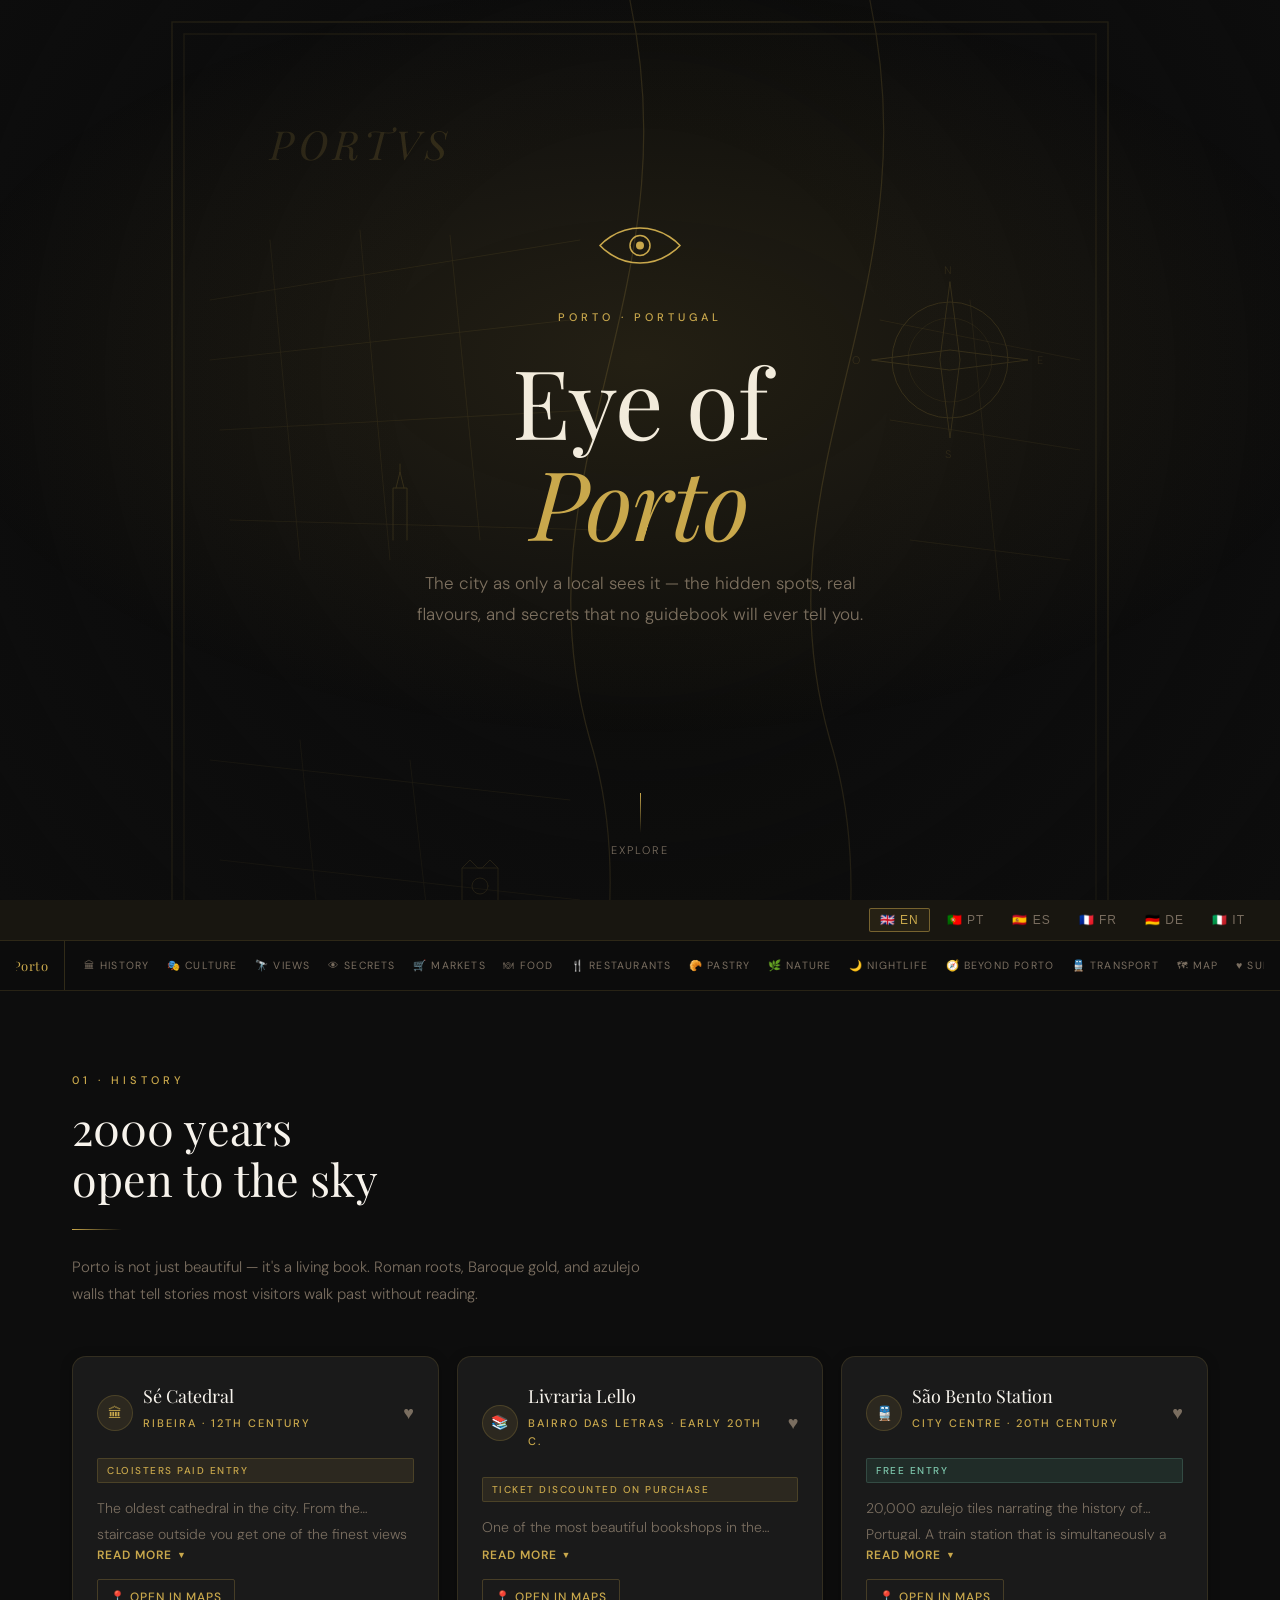
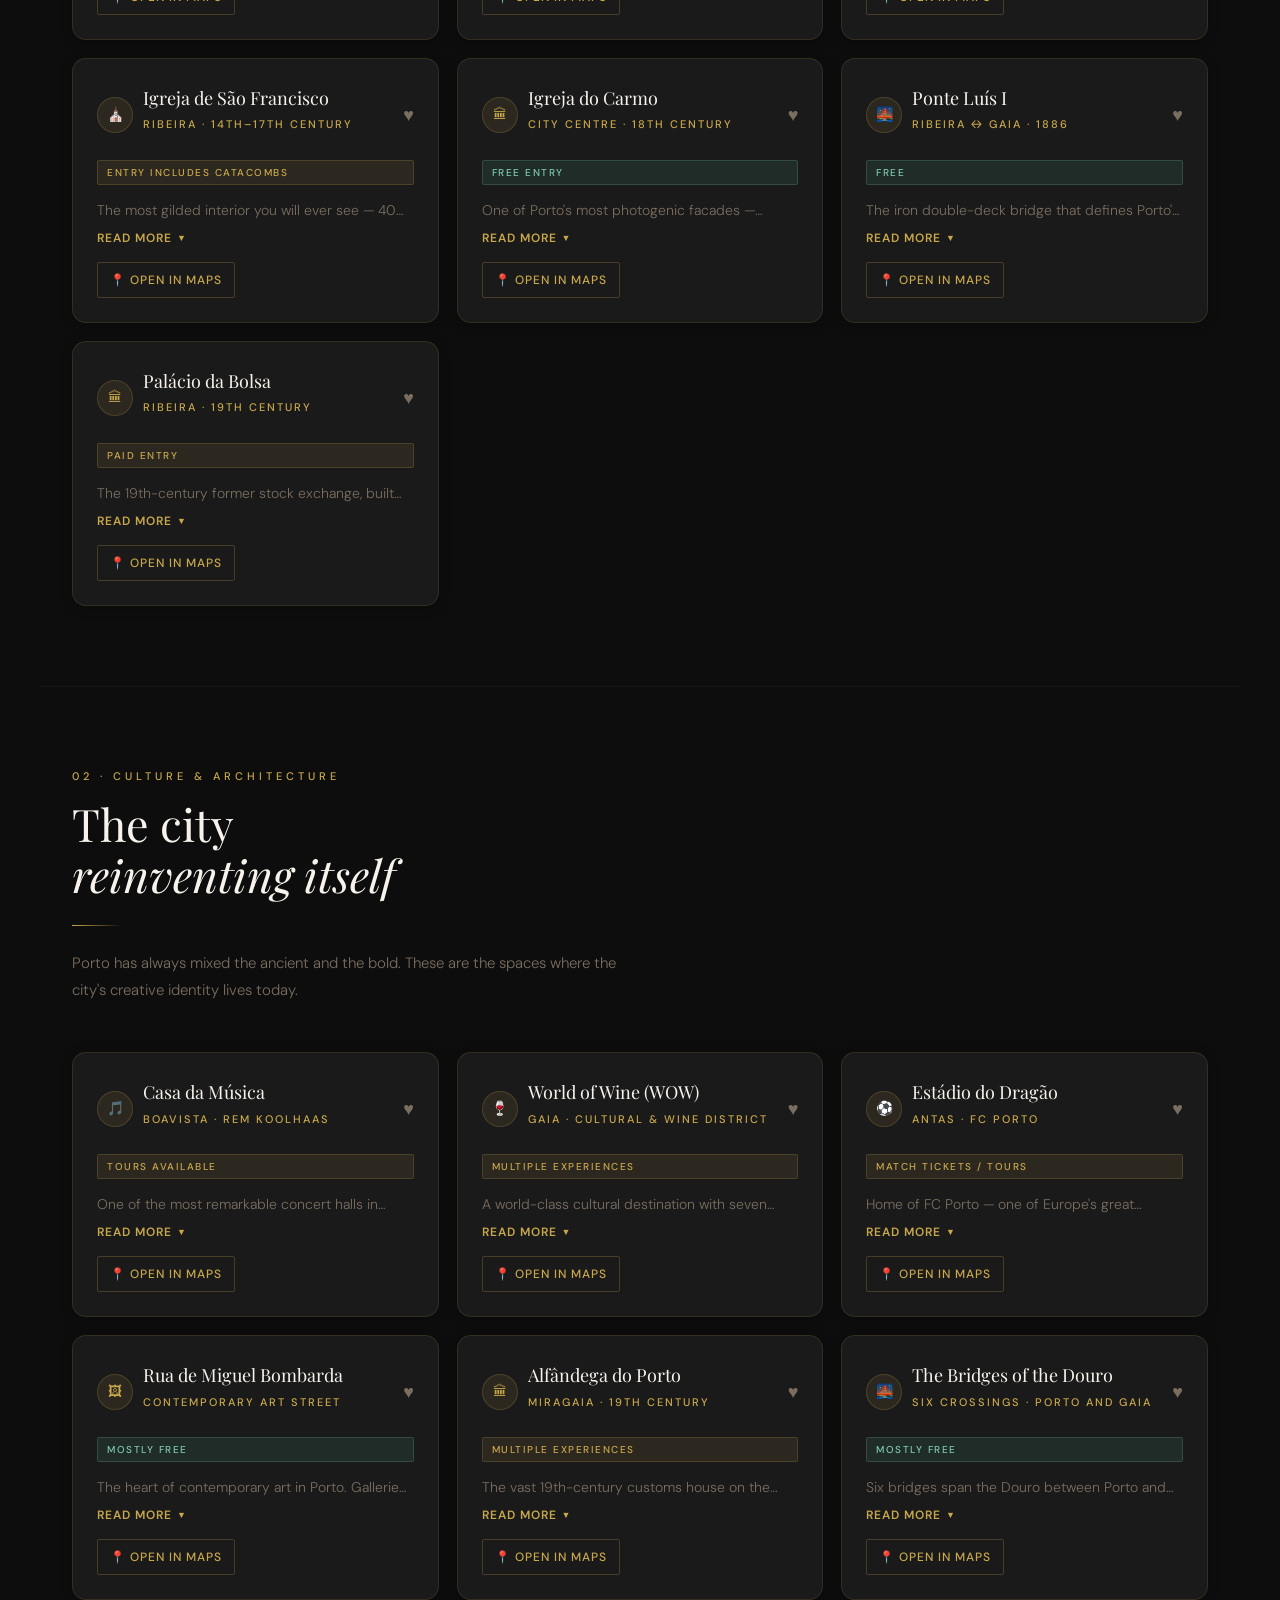
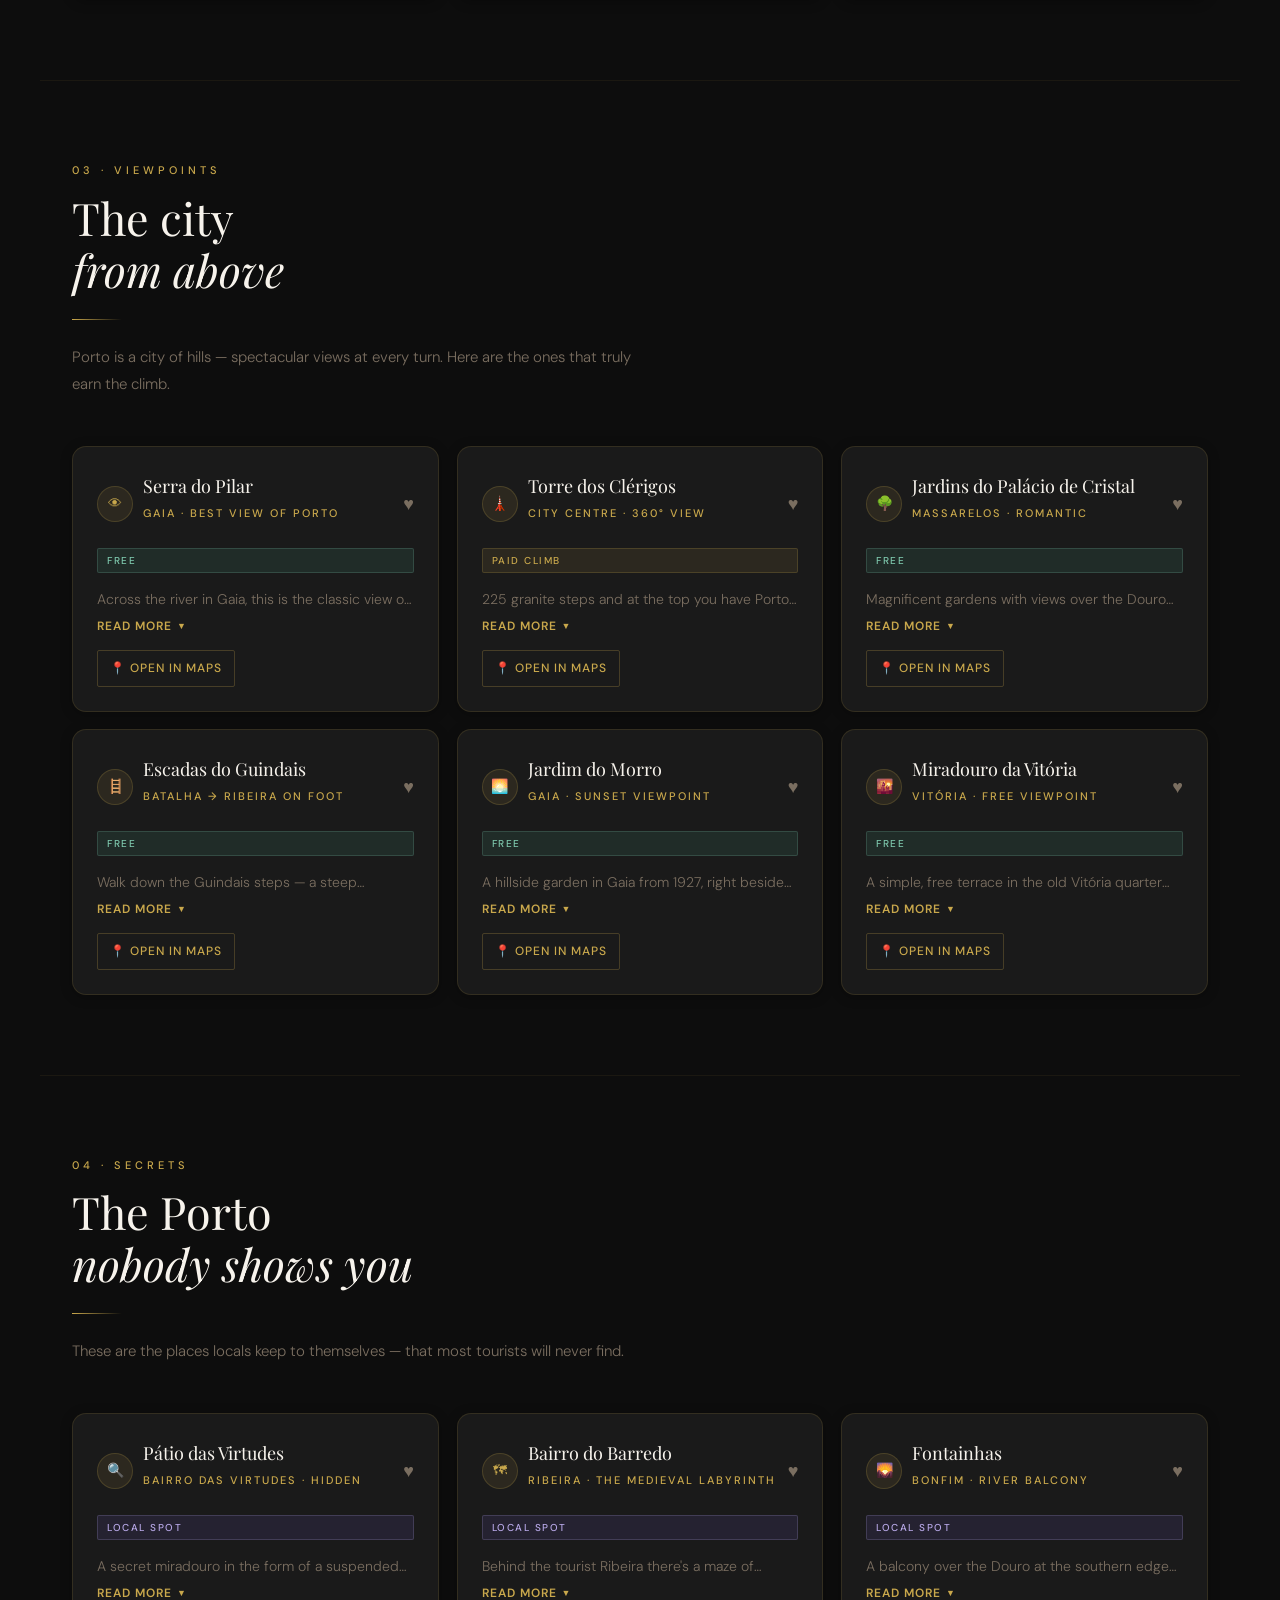
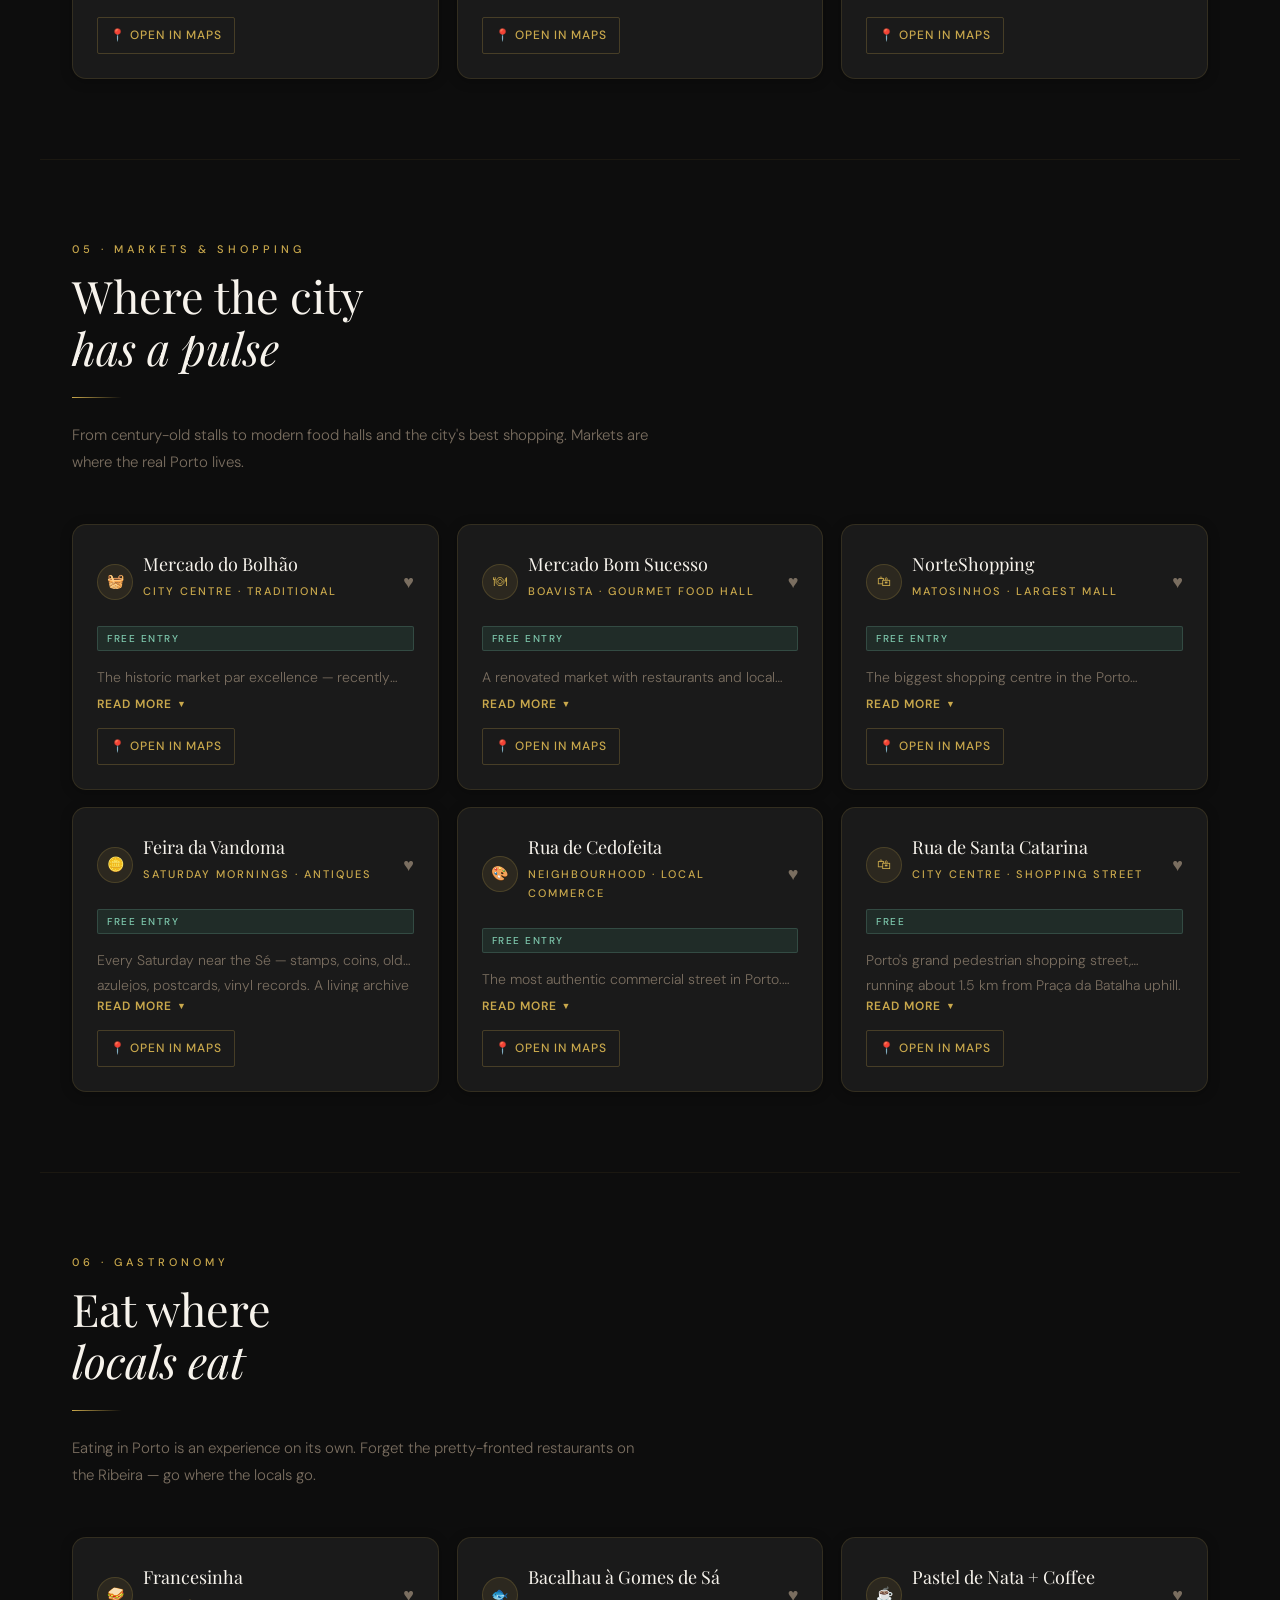
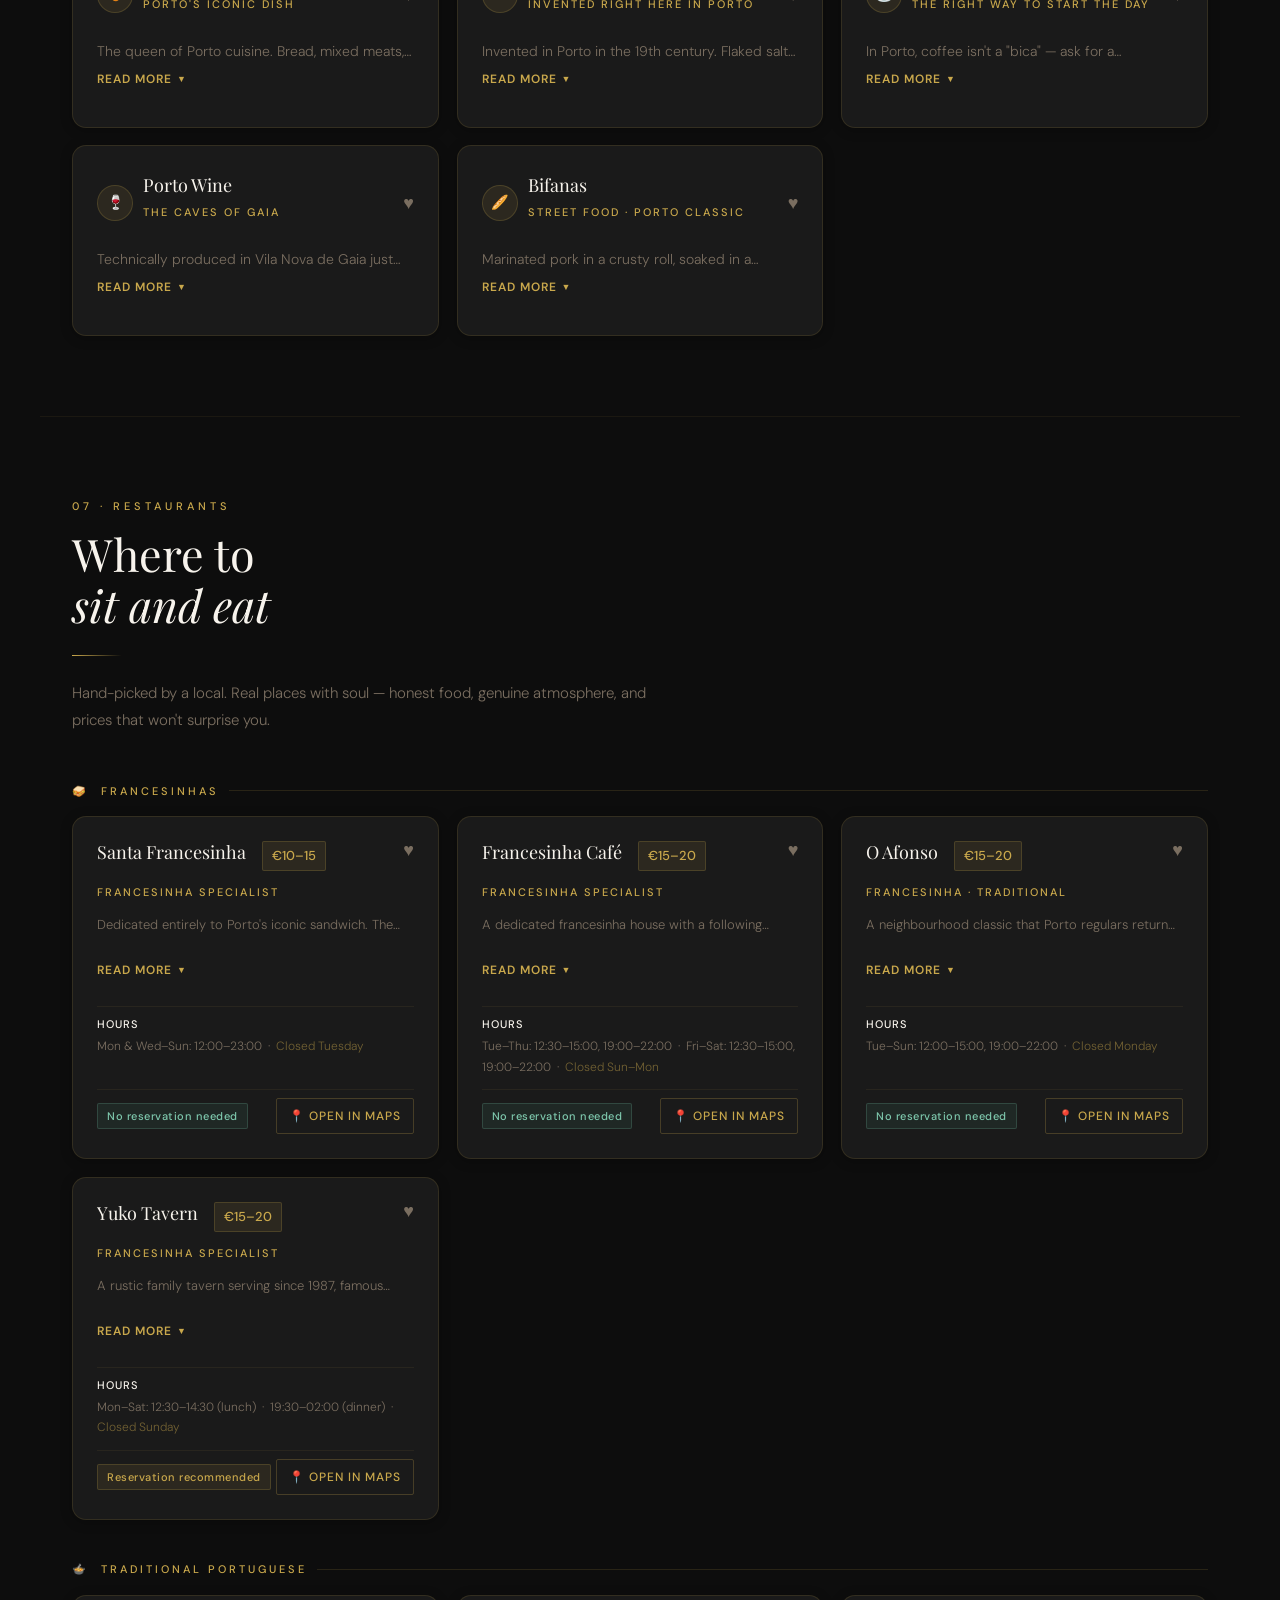
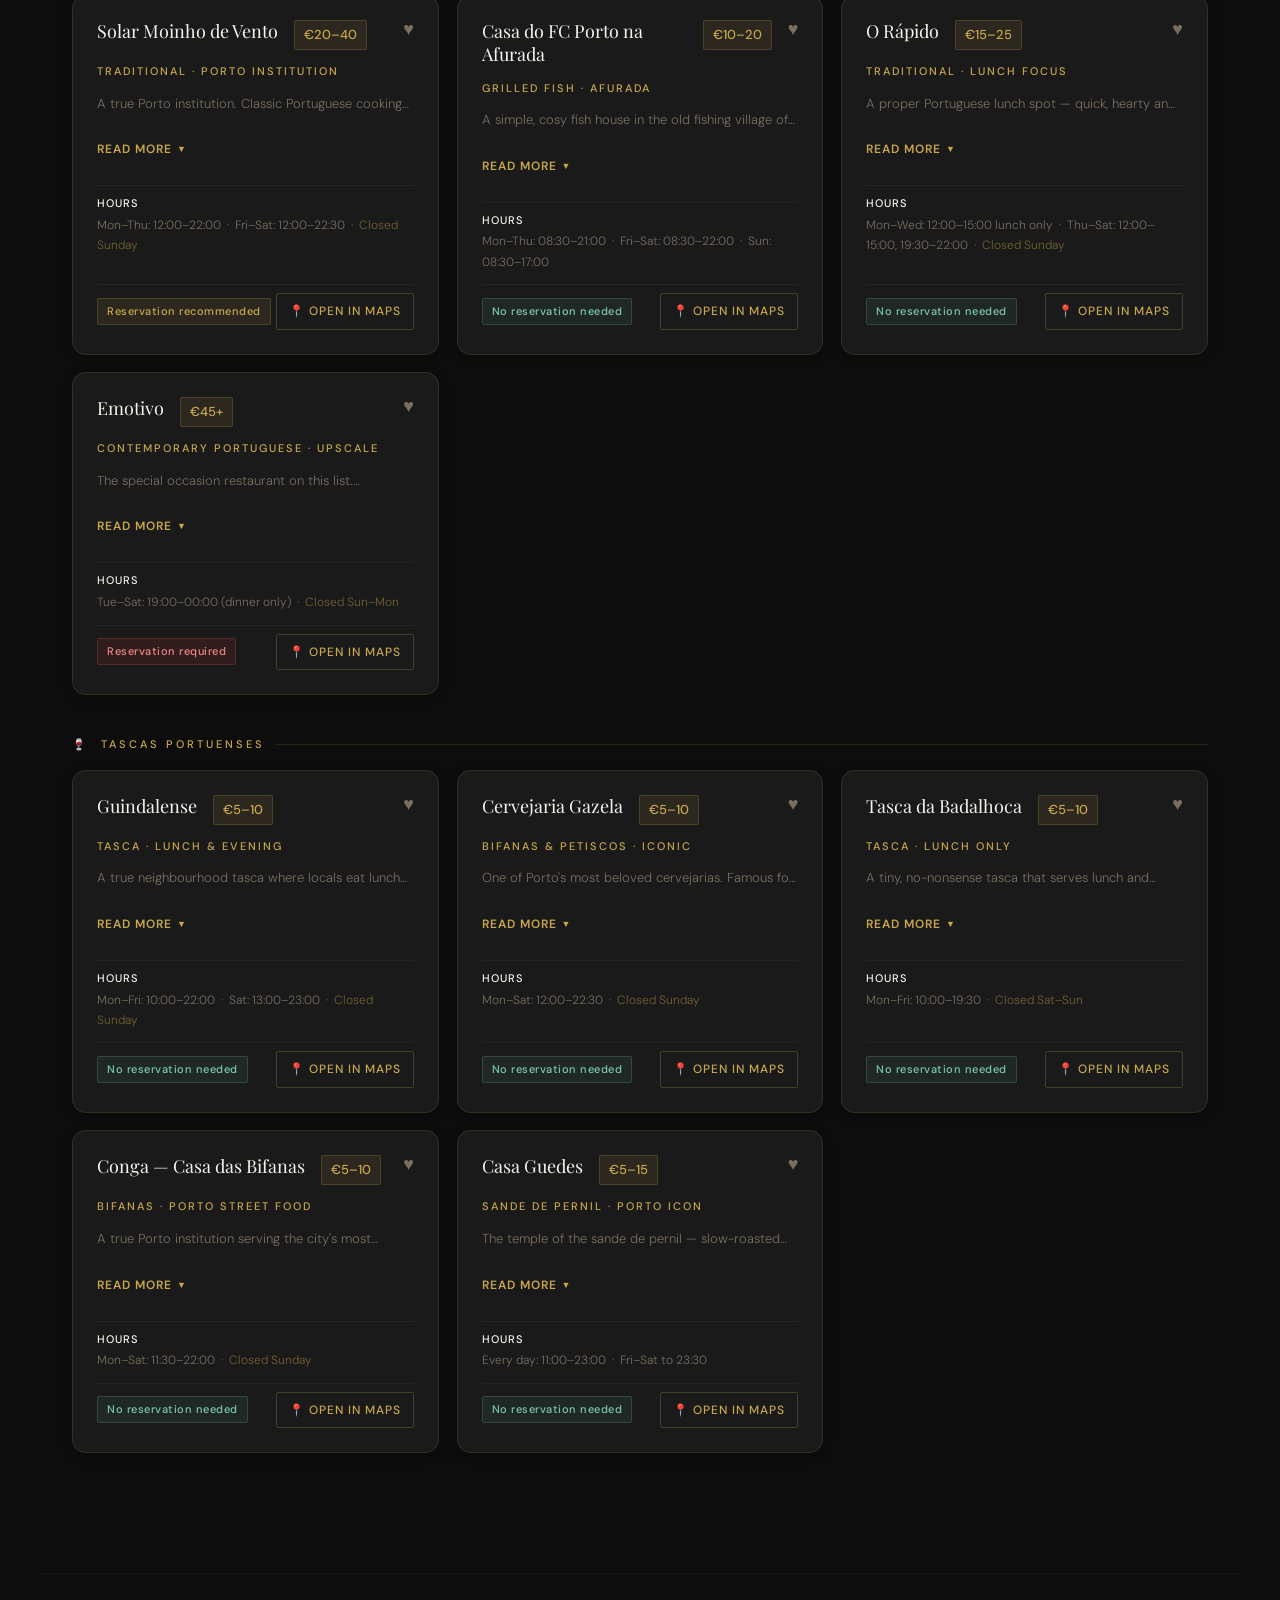
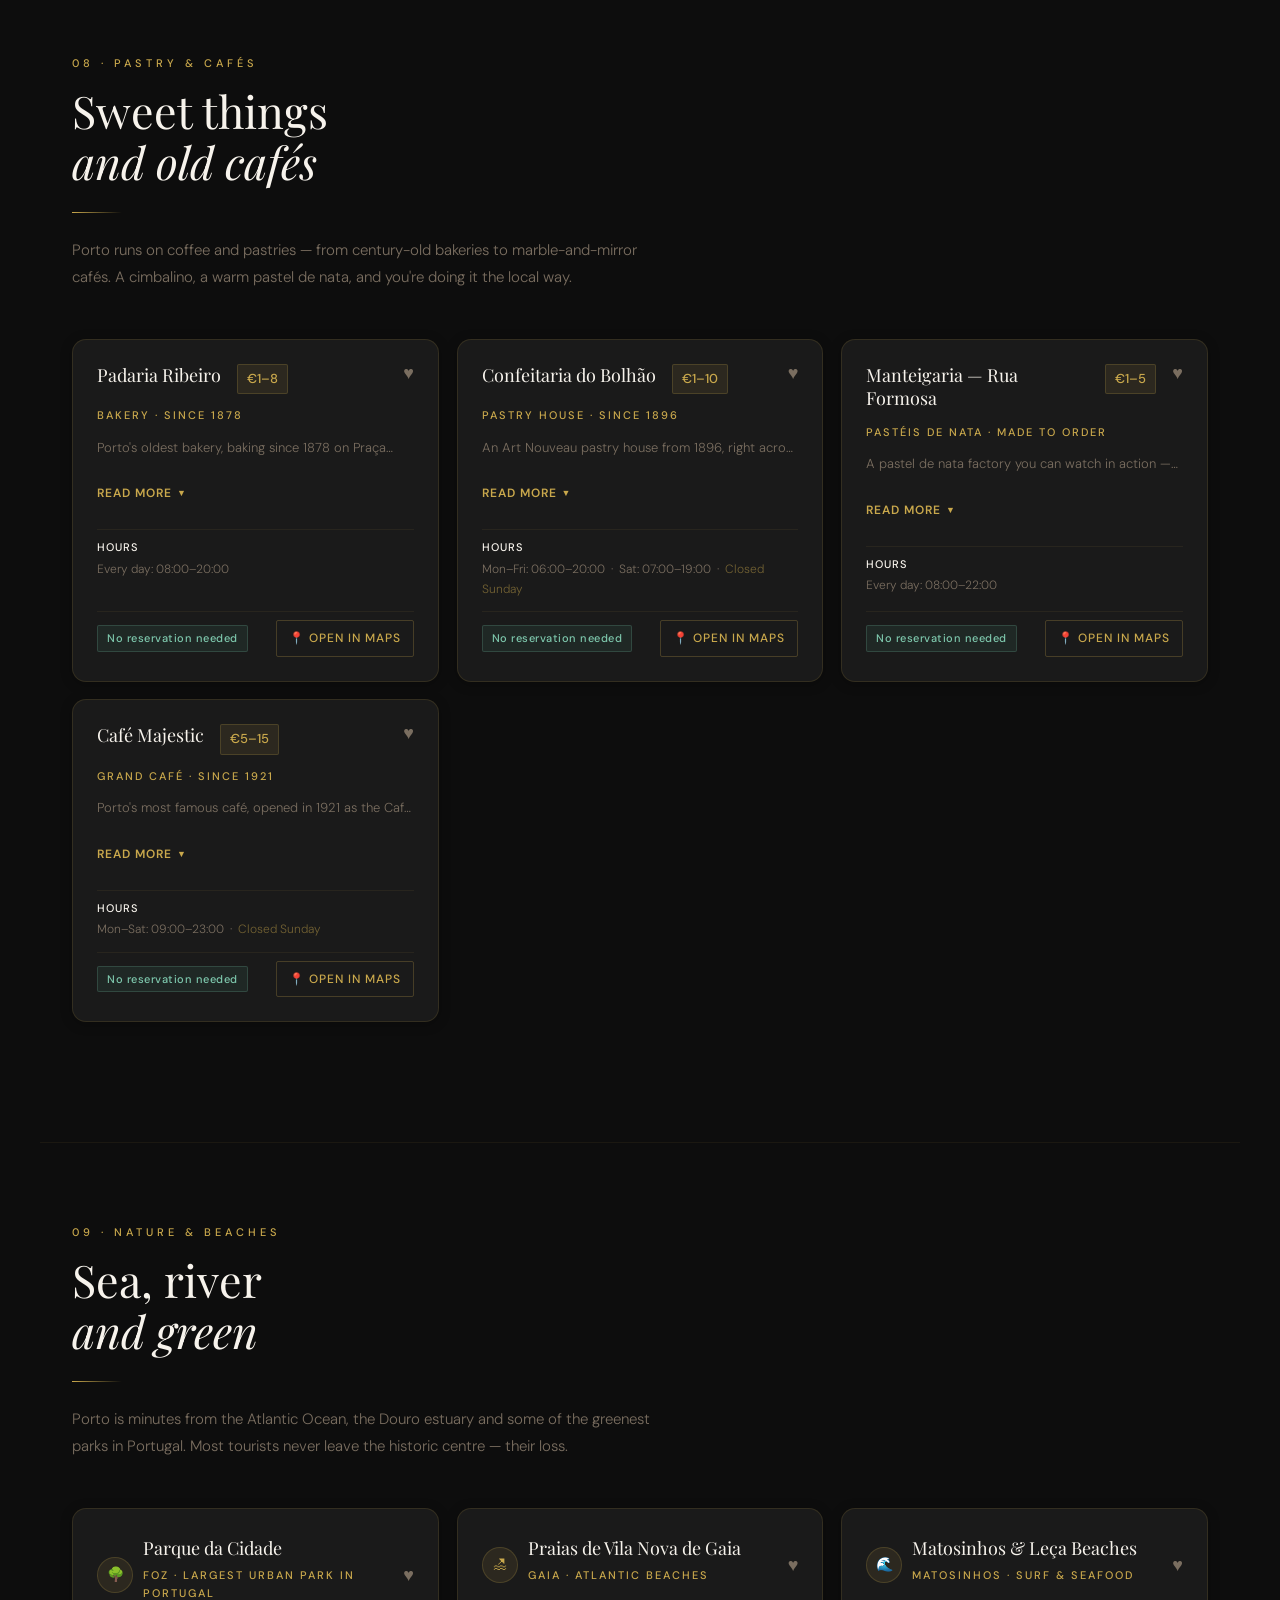
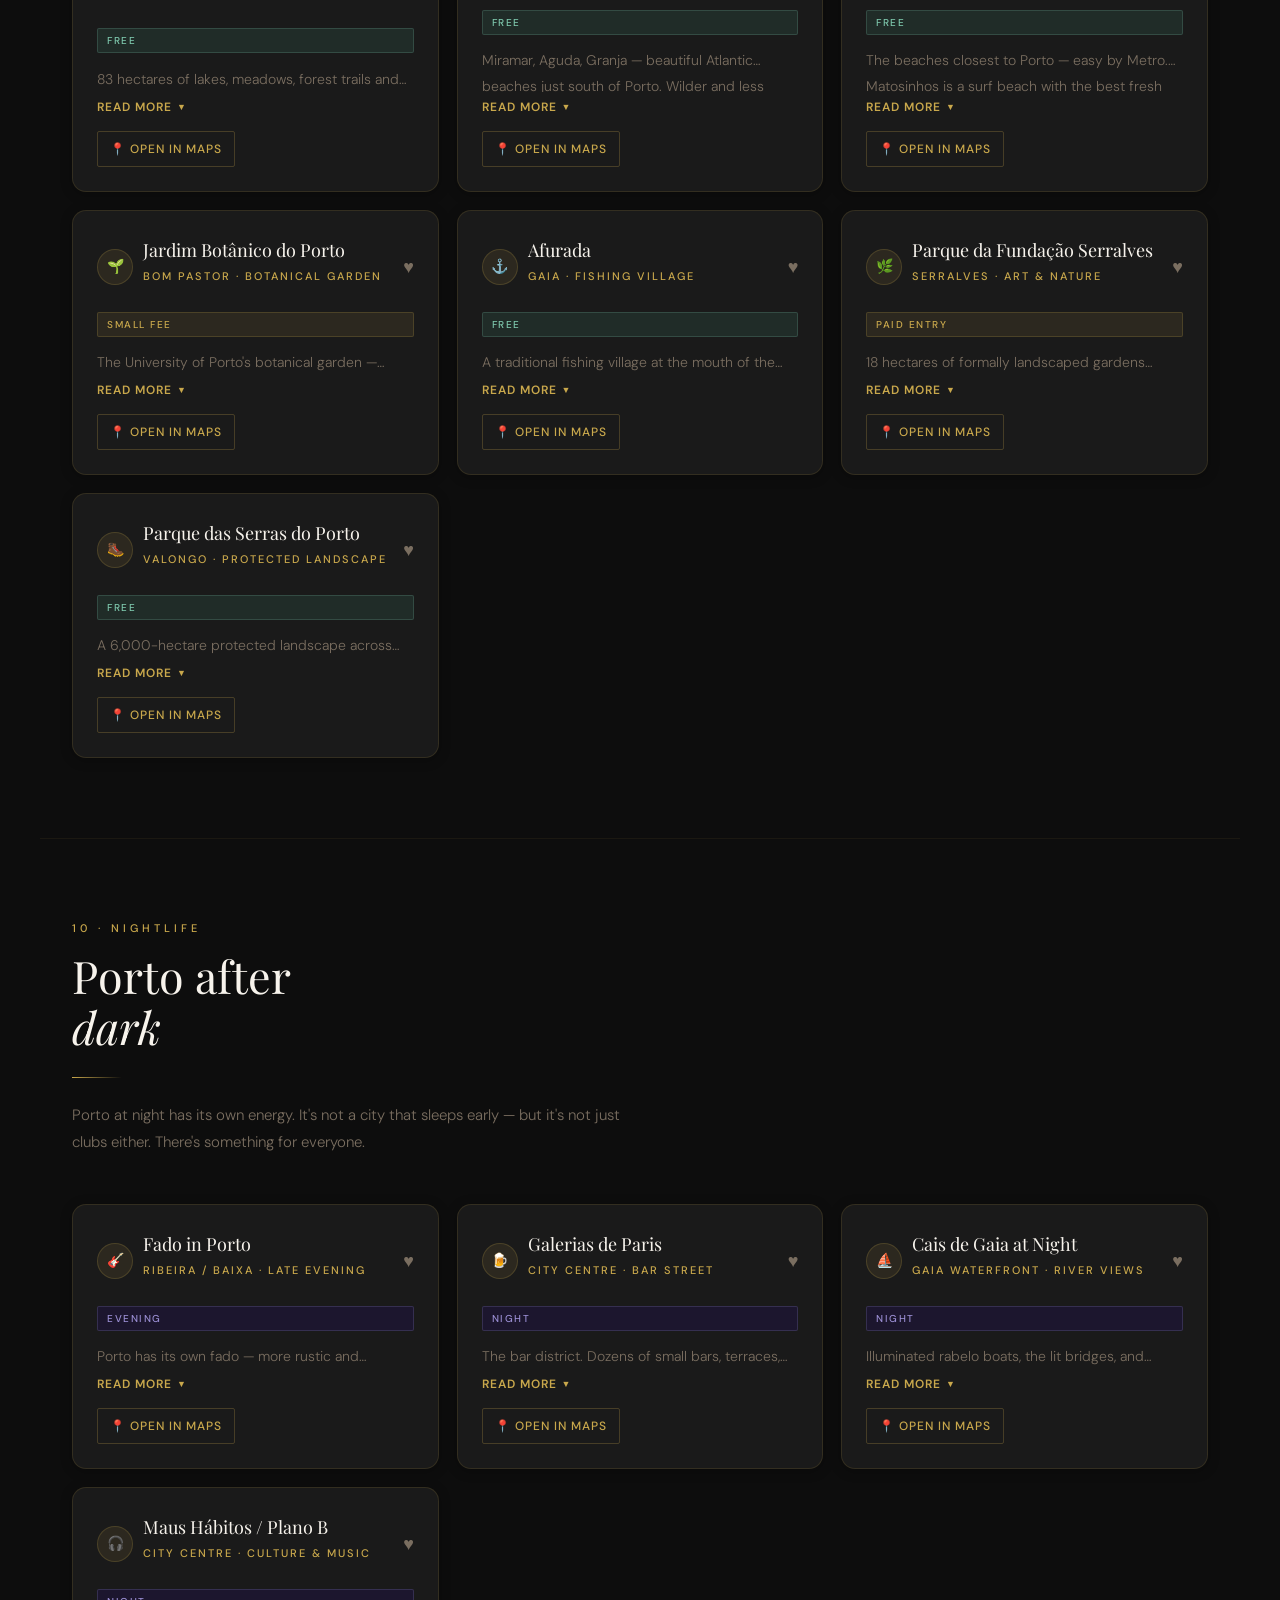
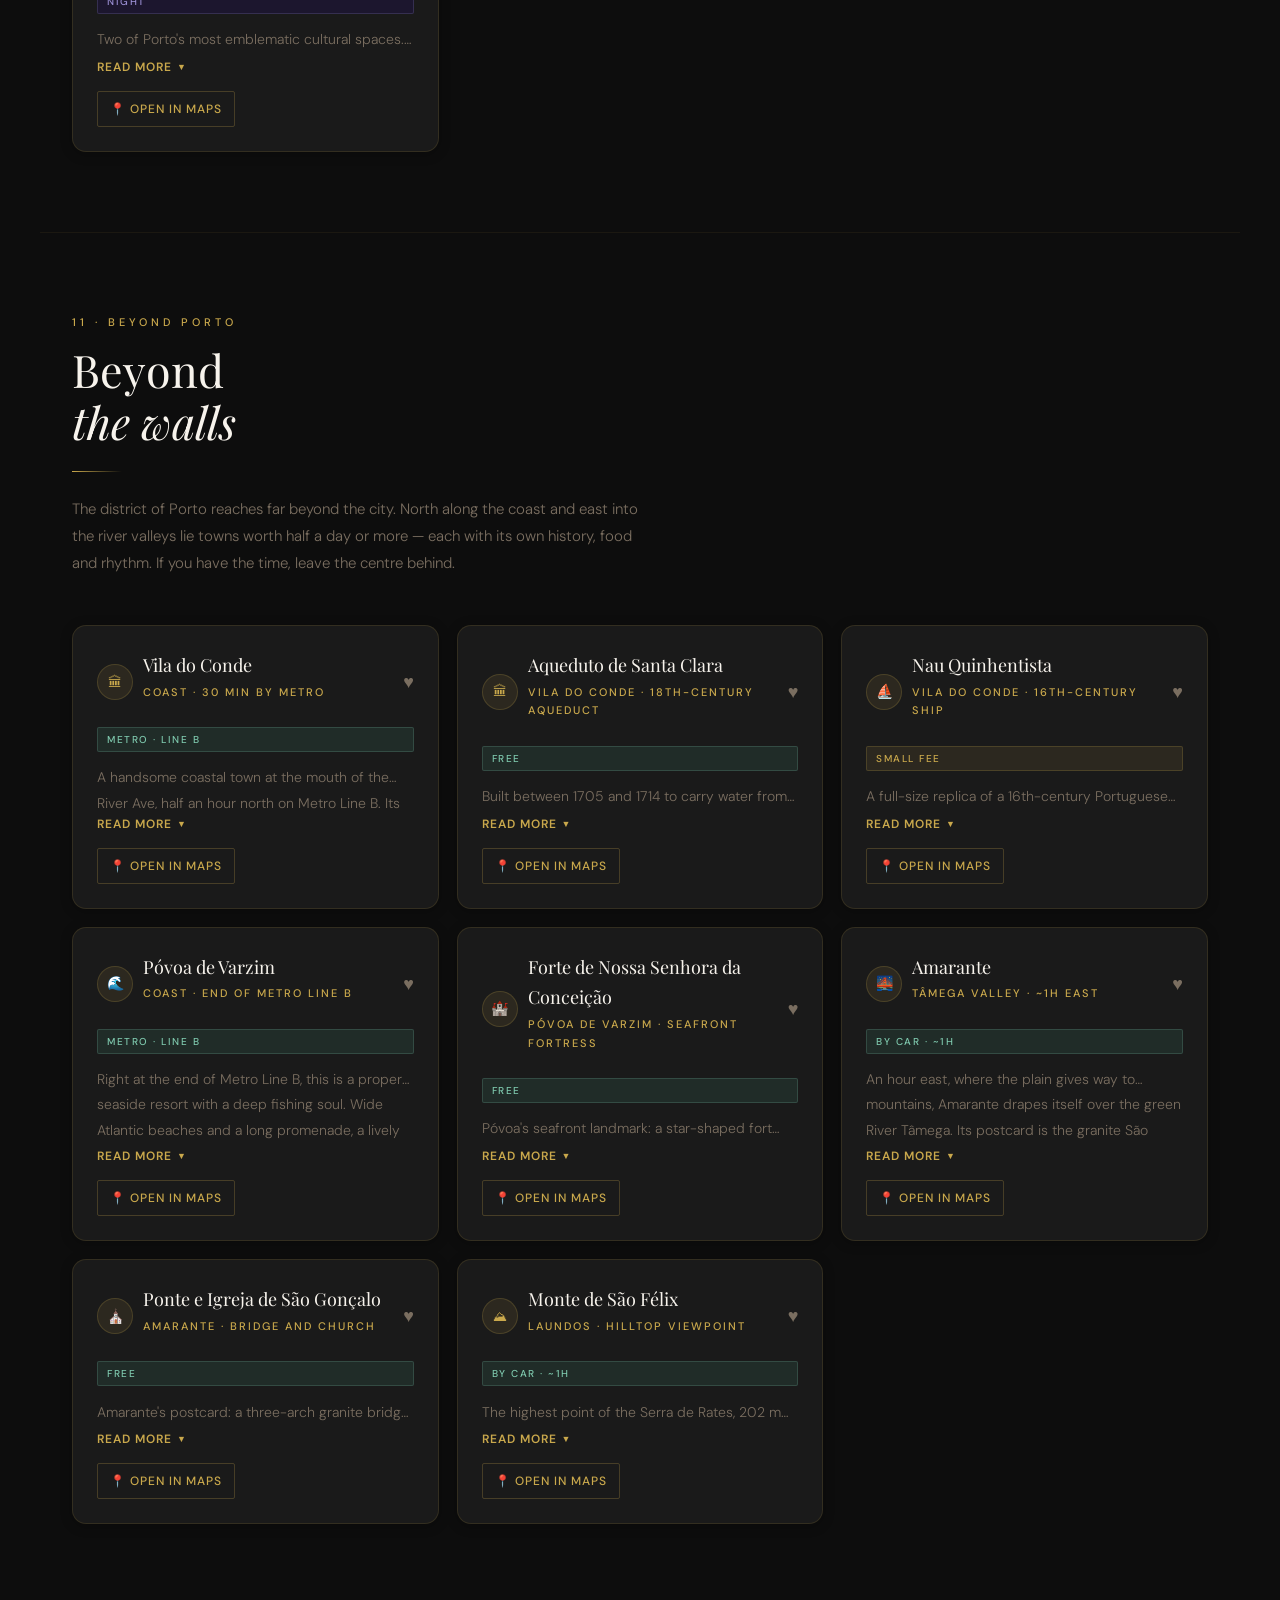
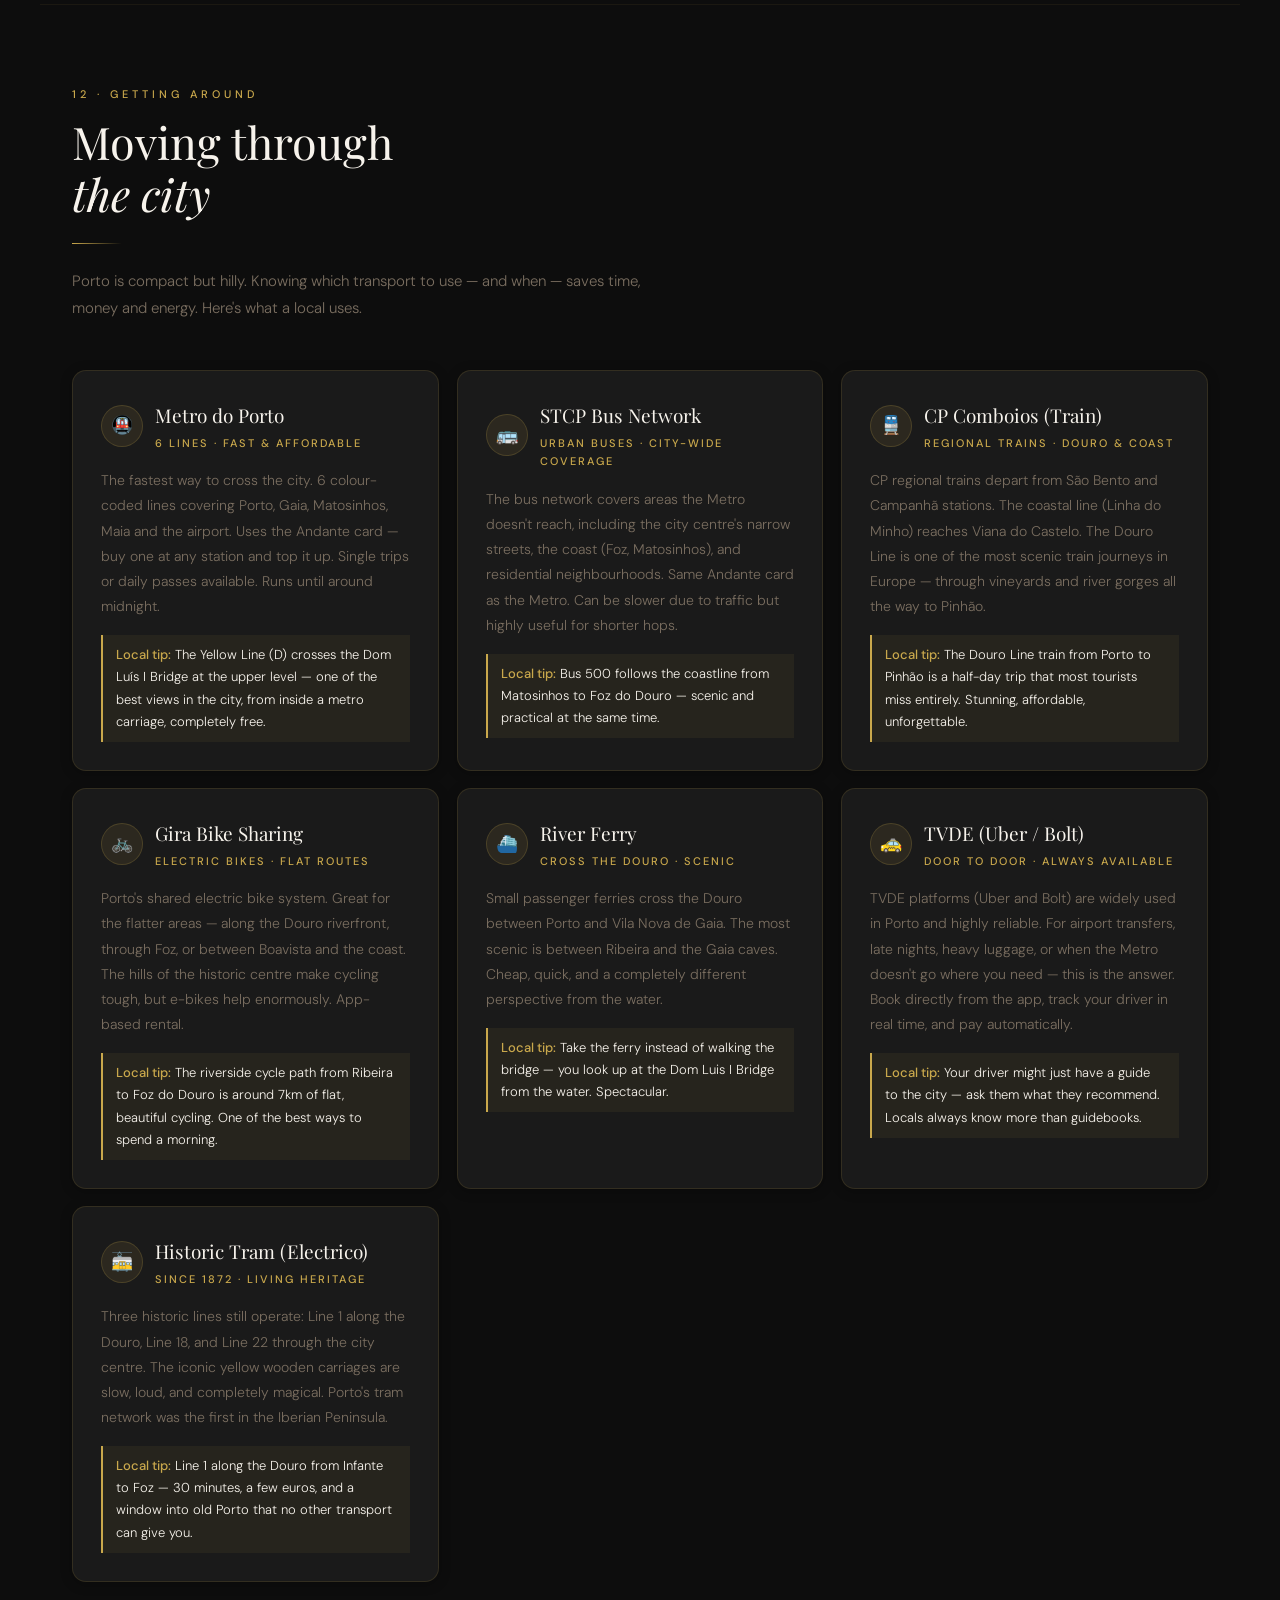
==== commit 5c4a0b27: "Add files via upload" ====
--- a/index.html
+++ b/index.html
@@ -1553,22 +1553,6 @@
     <div class="card">
       <div class="card-content">
         <div class="card-icon-row">
-          <div class="card-icon-circle">🪶</div>
-          <div>
-            <div class="card-title">Estuário do Douro</div>
-            <div class="card-subtitle">Nature reserve · river mouth</div>
-          </div>
-        </div>
-        <span class="badge badge-free">Free</span>
-        <p class="card-body" data-i18n="cb23">The Douro estuary is a protected nature reserve where the river meets the sea. Migratory birds, salt marshes, fishing boats and total silence. A completely different side of Porto.</p>
-        <div class="card-tip" data-i18n="ct23"><strong>Local tip:</strong> In autumn and winter the estuary fills with migratory birds from across Europe and Africa.</div>
-        <a class="maps-btn" href="https://maps.google.com/?q=Estuário+do+Douro+reserva+natural" target="_blank">📍 Open in Maps</a>
-      </div>
-    </div>
-
-    <div class="card">
-      <div class="card-content">
-        <div class="card-icon-row">
           <div class="card-icon-circle">⚓</div>
           <div>
             <div class="card-title">Afurada</div>
@@ -1595,22 +1579,6 @@
         <p class="card-body" data-i18n="cb25">18 hectares of formally landscaped gardens surrounding the iconic pink Art Deco Casa de Serralves and the world-class Serralves Museum of Contemporary Art.</p>
         <div class="card-tip" data-i18n="ct25"><strong>Local tip:</strong> First Sunday of each month, entry is free until 1pm — arrive early, locals know this well.</div>
         <a class="maps-btn" href="https://maps.google.com/?q=Fundação+Serralves+Porto" target="_blank">📍 Open in Maps</a>
-      </div>
-    </div>
-
-    <div class="card">
-      <div class="card-content">
-        <div class="card-icon-row">
-          <div class="card-icon-circle">⛪</div>
-          <div>
-            <div class="card-title">Capela do Senhor da Pedra</div>
-            <div class="card-subtitle">Miramar · chapel on the rocks</div>
-          </div>
-        </div>
-        <span class="badge badge-free">Free</span>
-        <p class="card-body" data-i18n="cb36">A tiny 17th-century chapel built on a rock in the surf at Miramar beach, south of Porto. Hexagonal, whitewashed and famously standing with its back to the sea, it's one of the most photographed spots on the whole coast — especially when the waves break around it.</p>
-        <div class="card-tip" data-i18n="ct36"><strong>Local tip:</strong> Go at low tide and walk right up to it across the sand; at high tide the Atlantic surrounds the rock completely.</div>
-        <a class="maps-btn" href="https://maps.google.com/?q=Capela+do+Senhor+da+Pedra+Miramar" target="_blank">📍 Open in Maps</a>
       </div>
     </div>
 
@@ -2229,10 +2197,8 @@
   {n:"Praias de Vila Nova de Gaia",lt:41.0666765,lg:-8.6567867,q:"Praia+de+Miramar+Vila+Nova+de+Gaia",c:"nature"},
   {n:"Matosinhos & Leça",lt:41.1763702,lg:-8.6926763,q:"Praia+de+Matosinhos",c:"nature"},
   {n:"Jardim Botânico do Porto",lt:41.1537575,lg:-8.6425514,q:"Jardim+Botânico+do+Porto",c:"nature"},
-  {n:"Estuário do Douro",lt:41.1371958,lg:-8.6622025,q:"Estuário+do+Douro+reserva+natural",c:"nature"},
   {n:"Afurada",lt:41.1372,lg:-8.639,q:"Afurada+Vila+Nova+de+Gaia",c:"nature"},
   {n:"Fundação Serralves",lt:41.1598119,lg:-8.6598364,q:"Fundação+Serralves+Porto",c:"nature"},
-  {n:"Capela do Senhor da Pedra",lt:41.0687515,lg:-8.6585945,q:"Capela+do+Senhor+da+Pedra+Miramar",c:"nature"},
   {n:"Parque das Serras do Porto",lt:41.1571507,lg:-8.4845645,q:"Parque+das+Serras+do+Porto+Valongo",c:"nature"},
   {n:"Casa da Música",lt:41.1588467,lg:-8.630737,q:"Casa+da+Música+Porto",c:"culture"},
   {n:"World of Wine (WOW)",lt:41.1350083,lg:-8.6136517,q:"World+of+Wine+WOW+Gaia",c:"culture"},
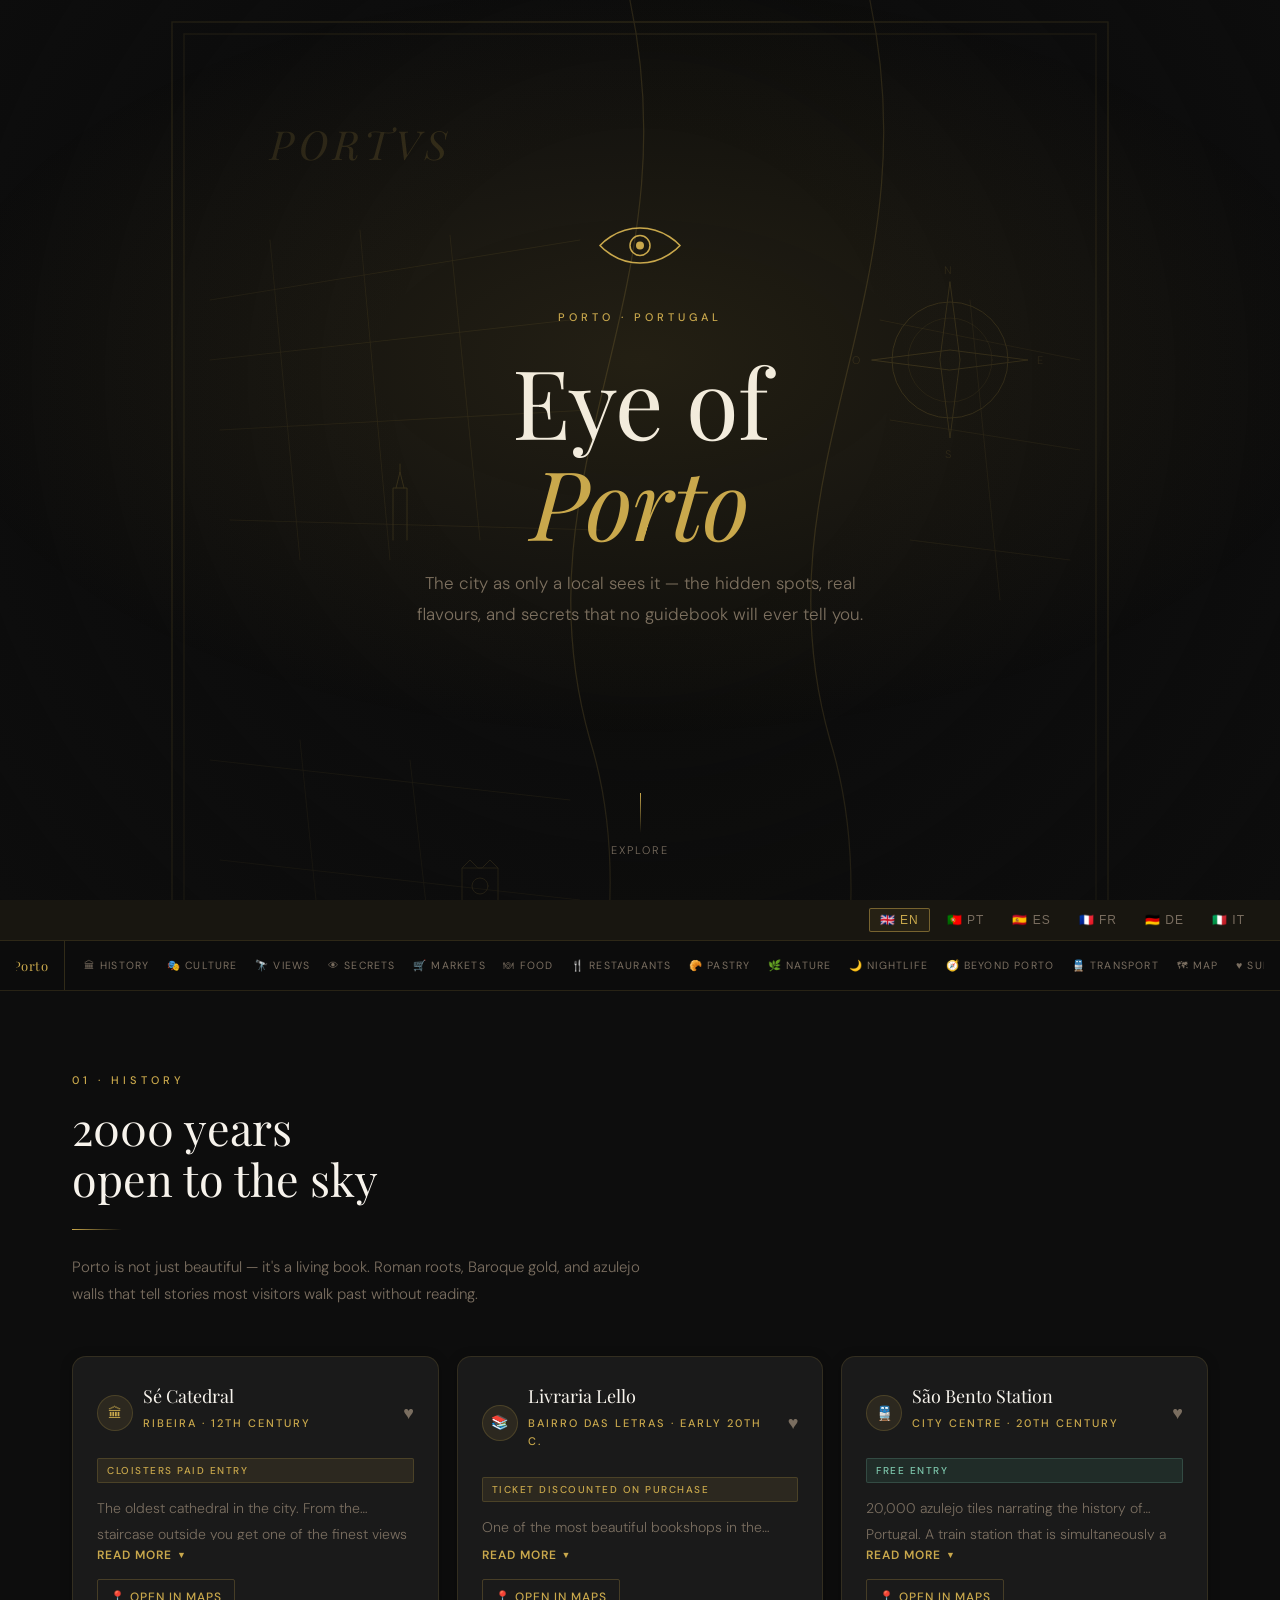
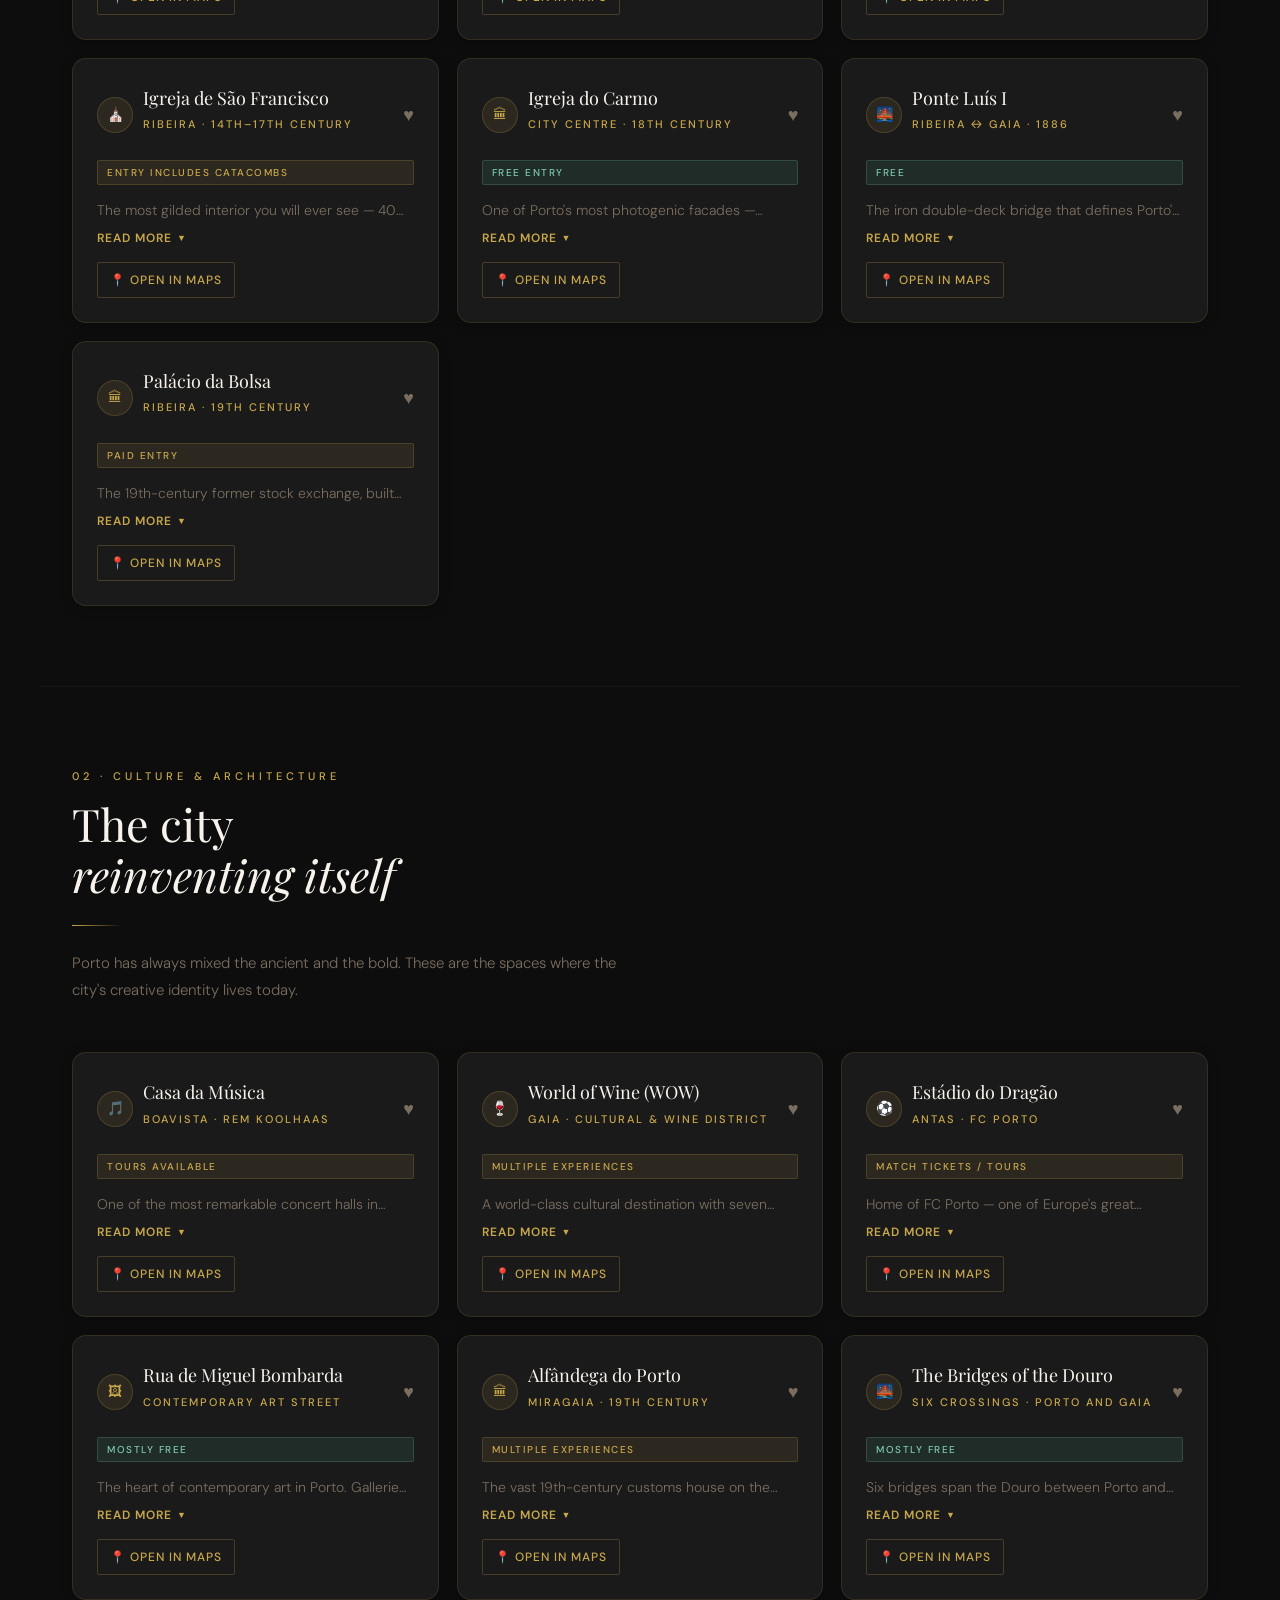
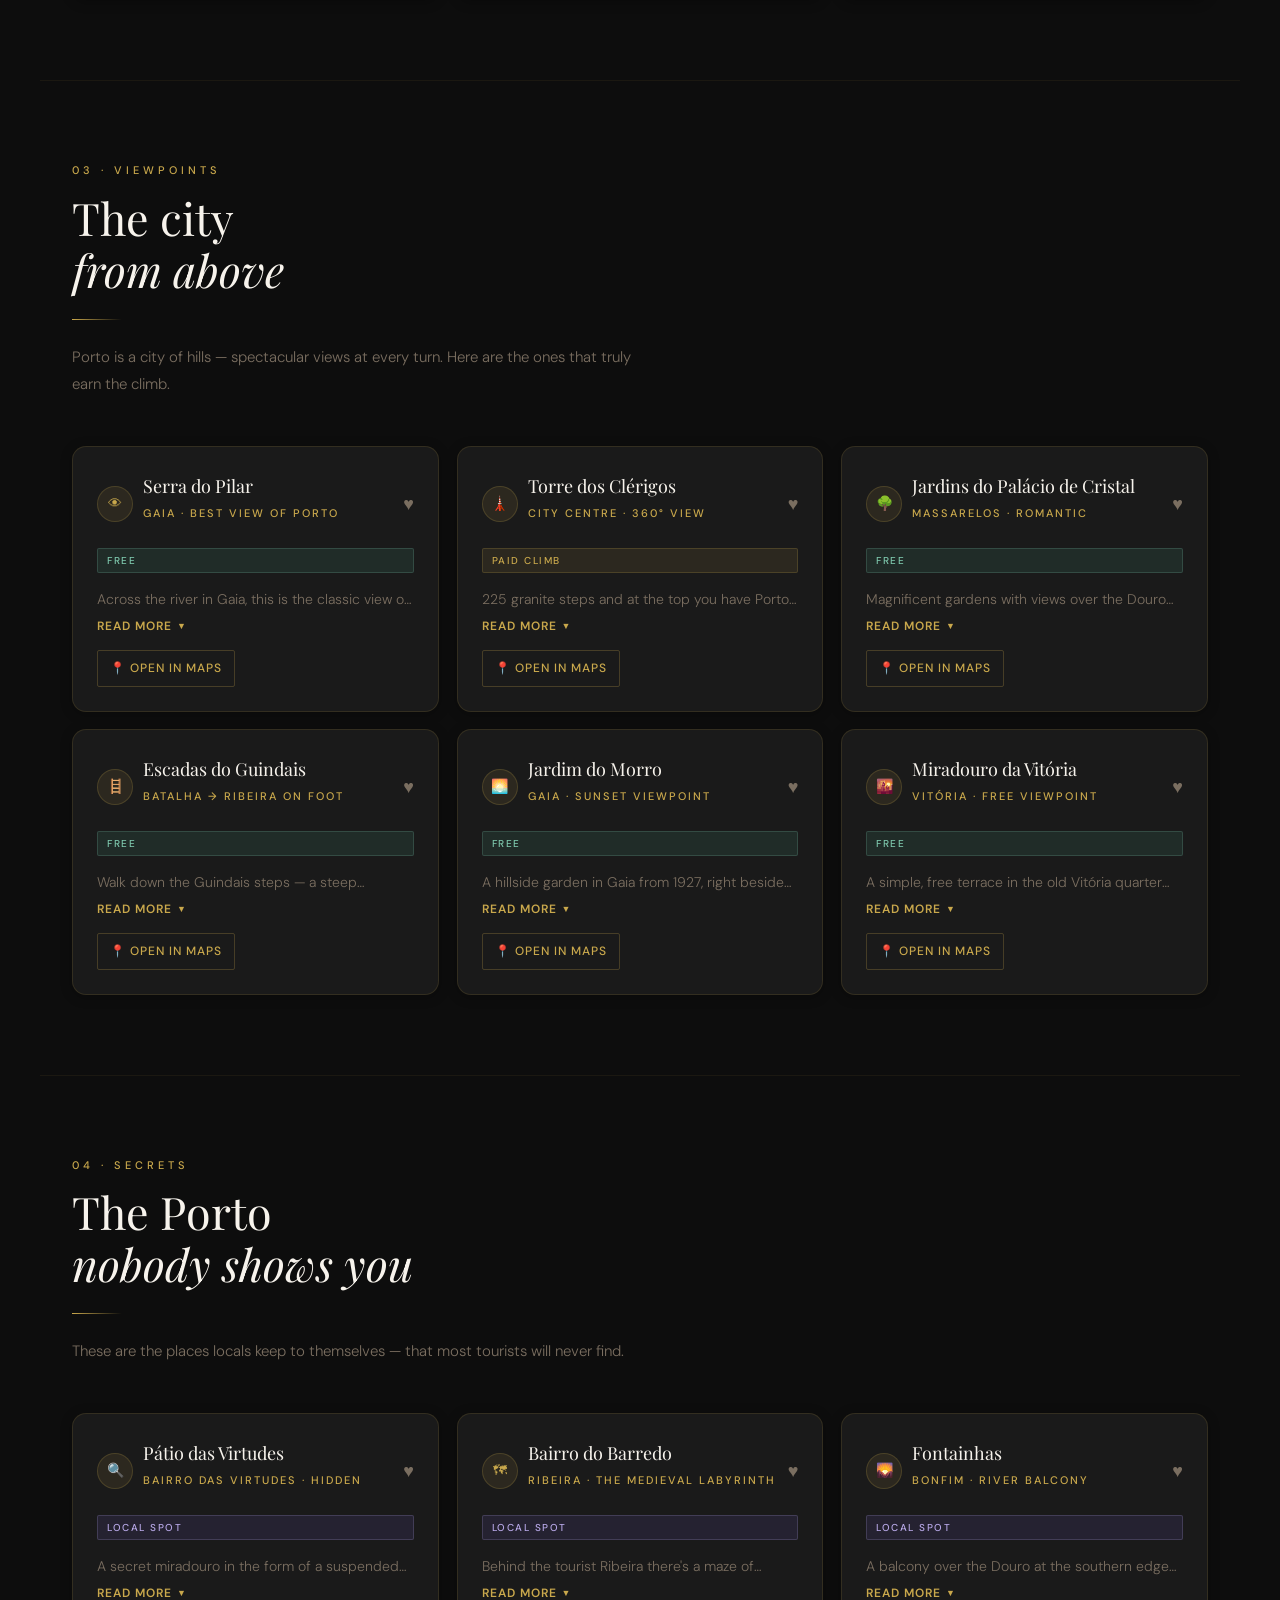
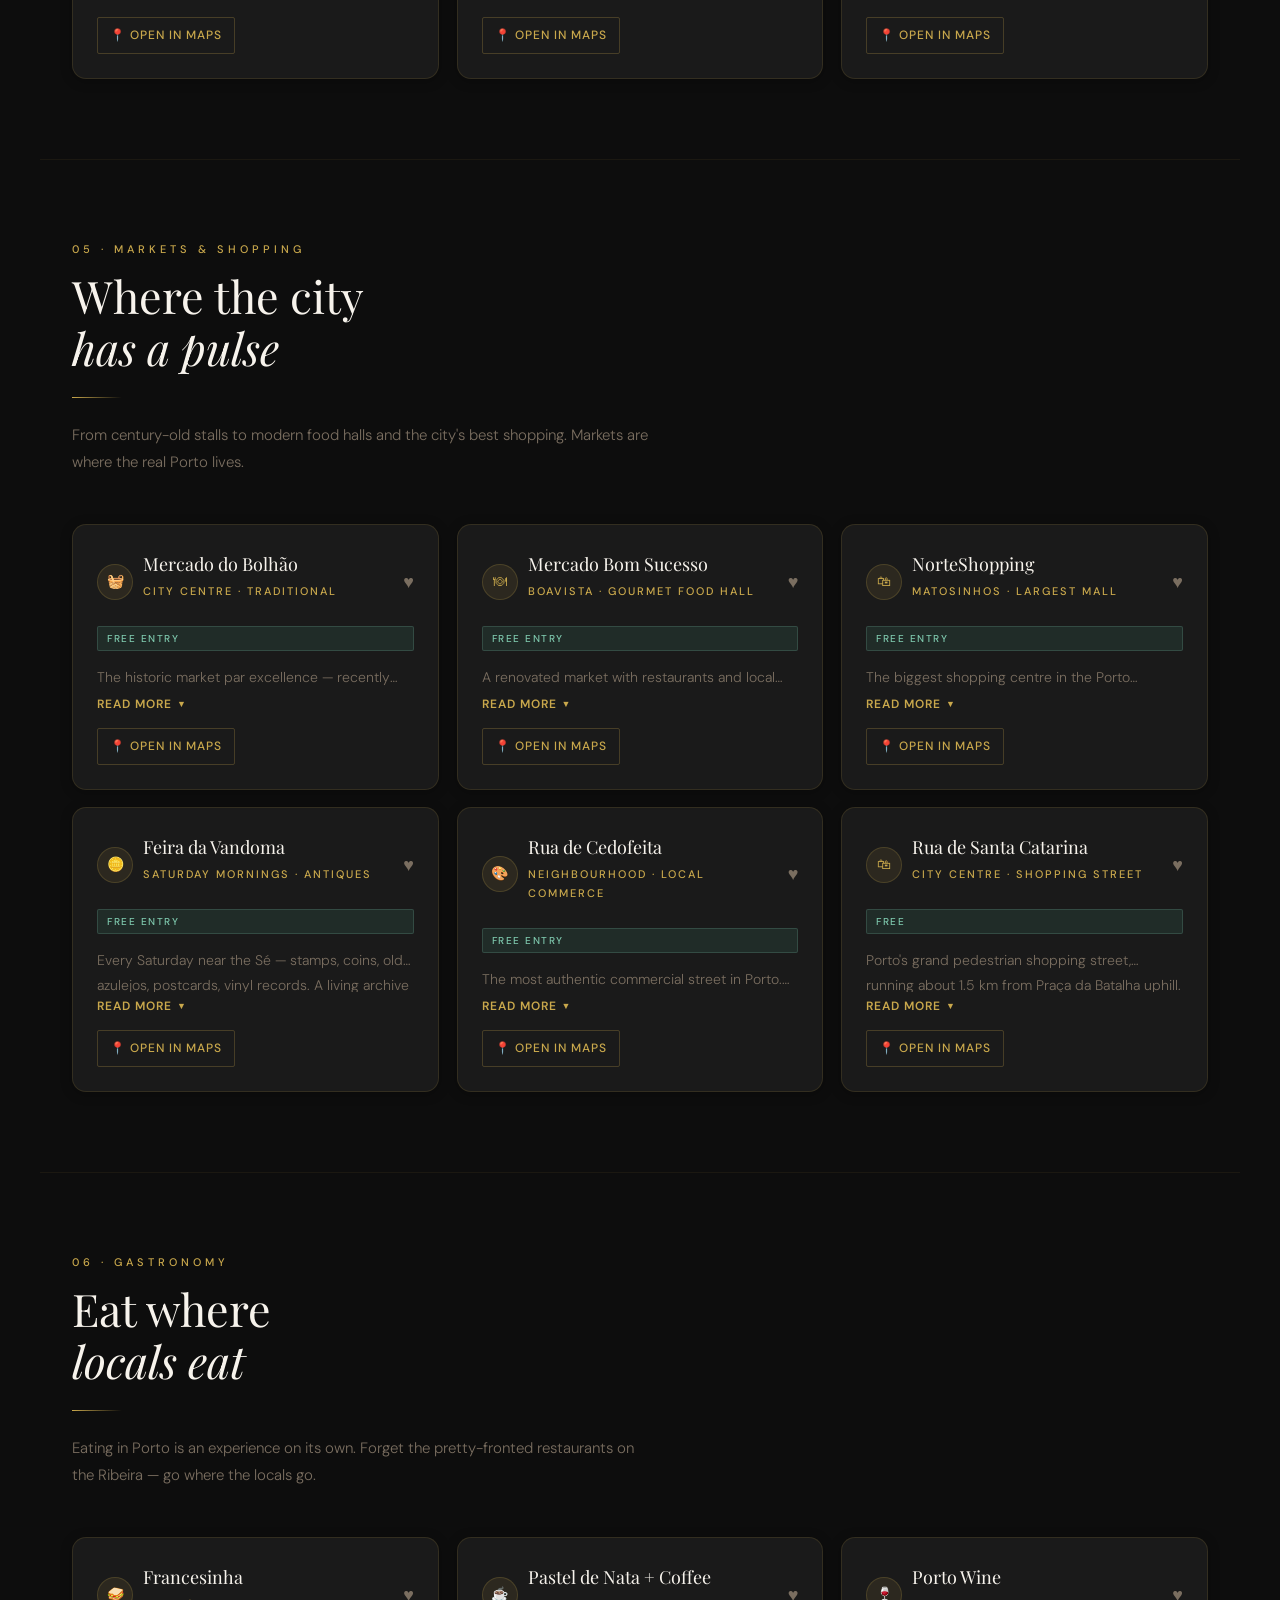
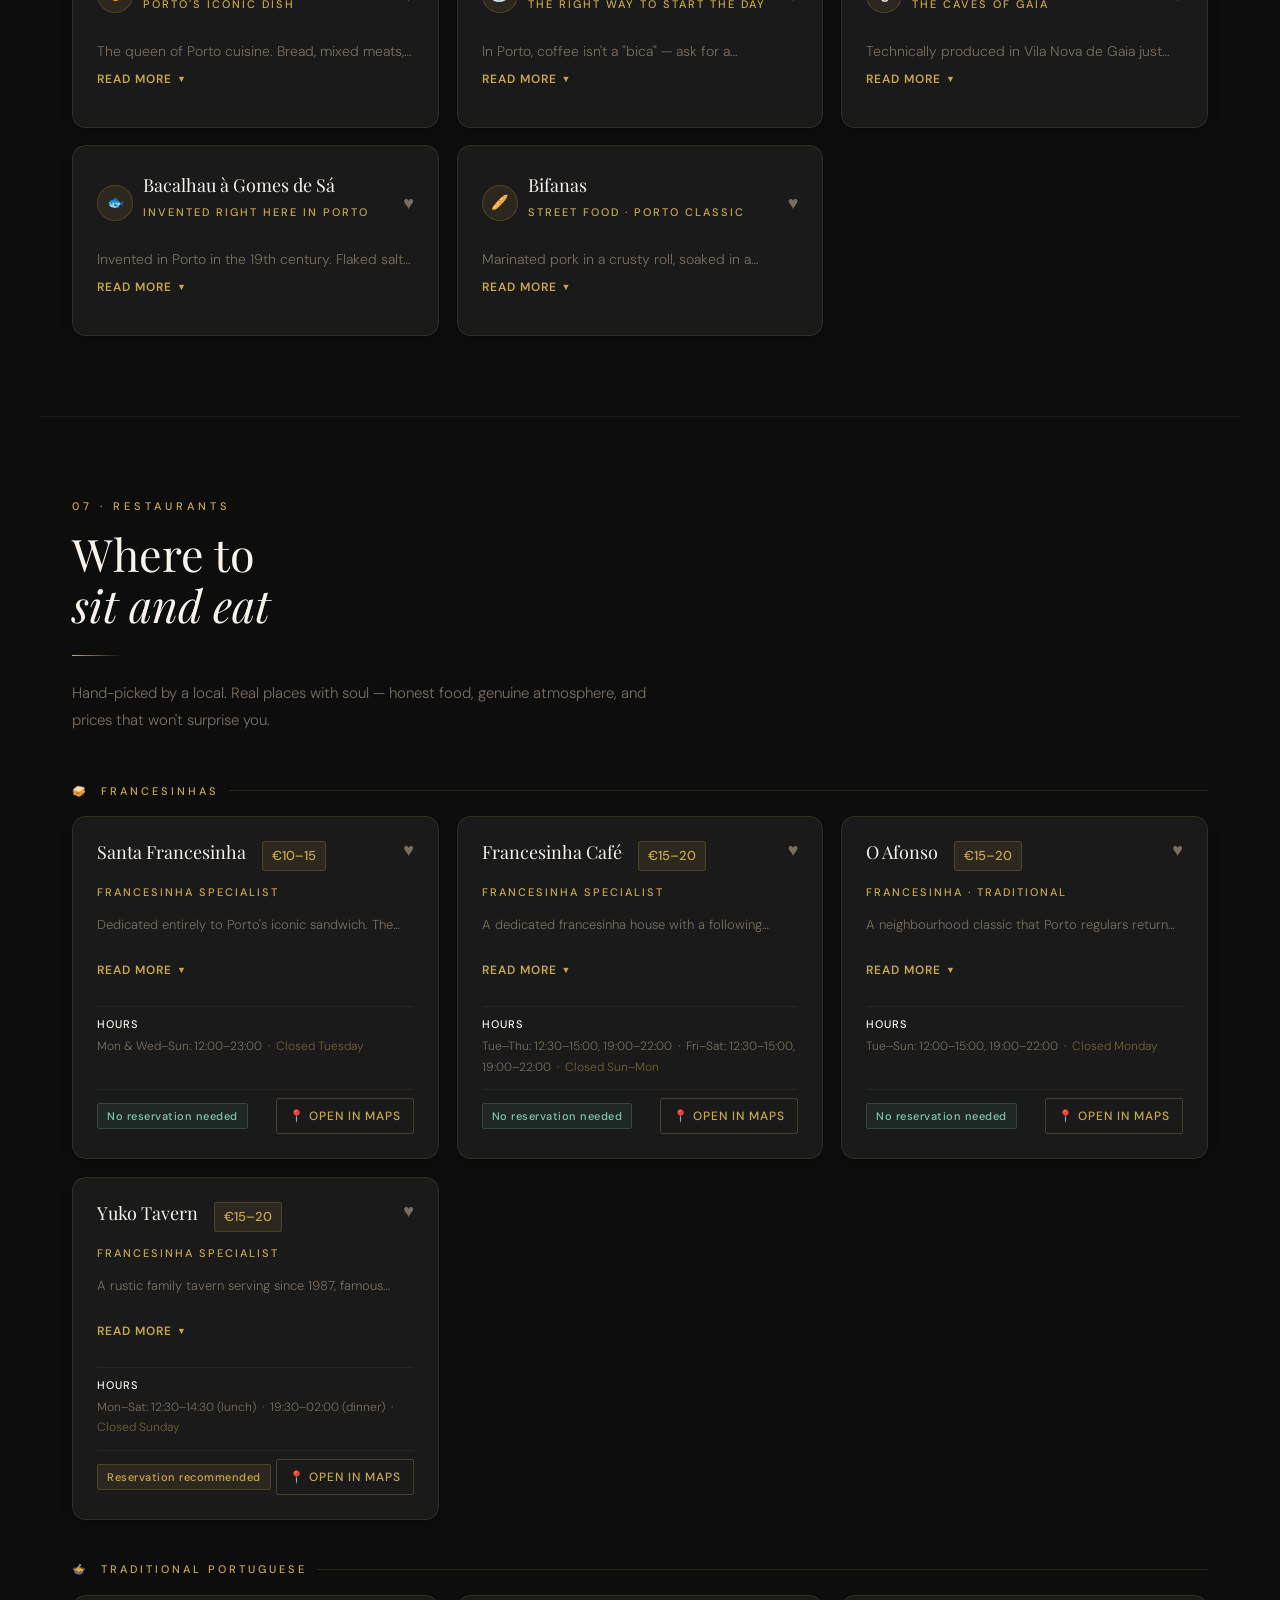
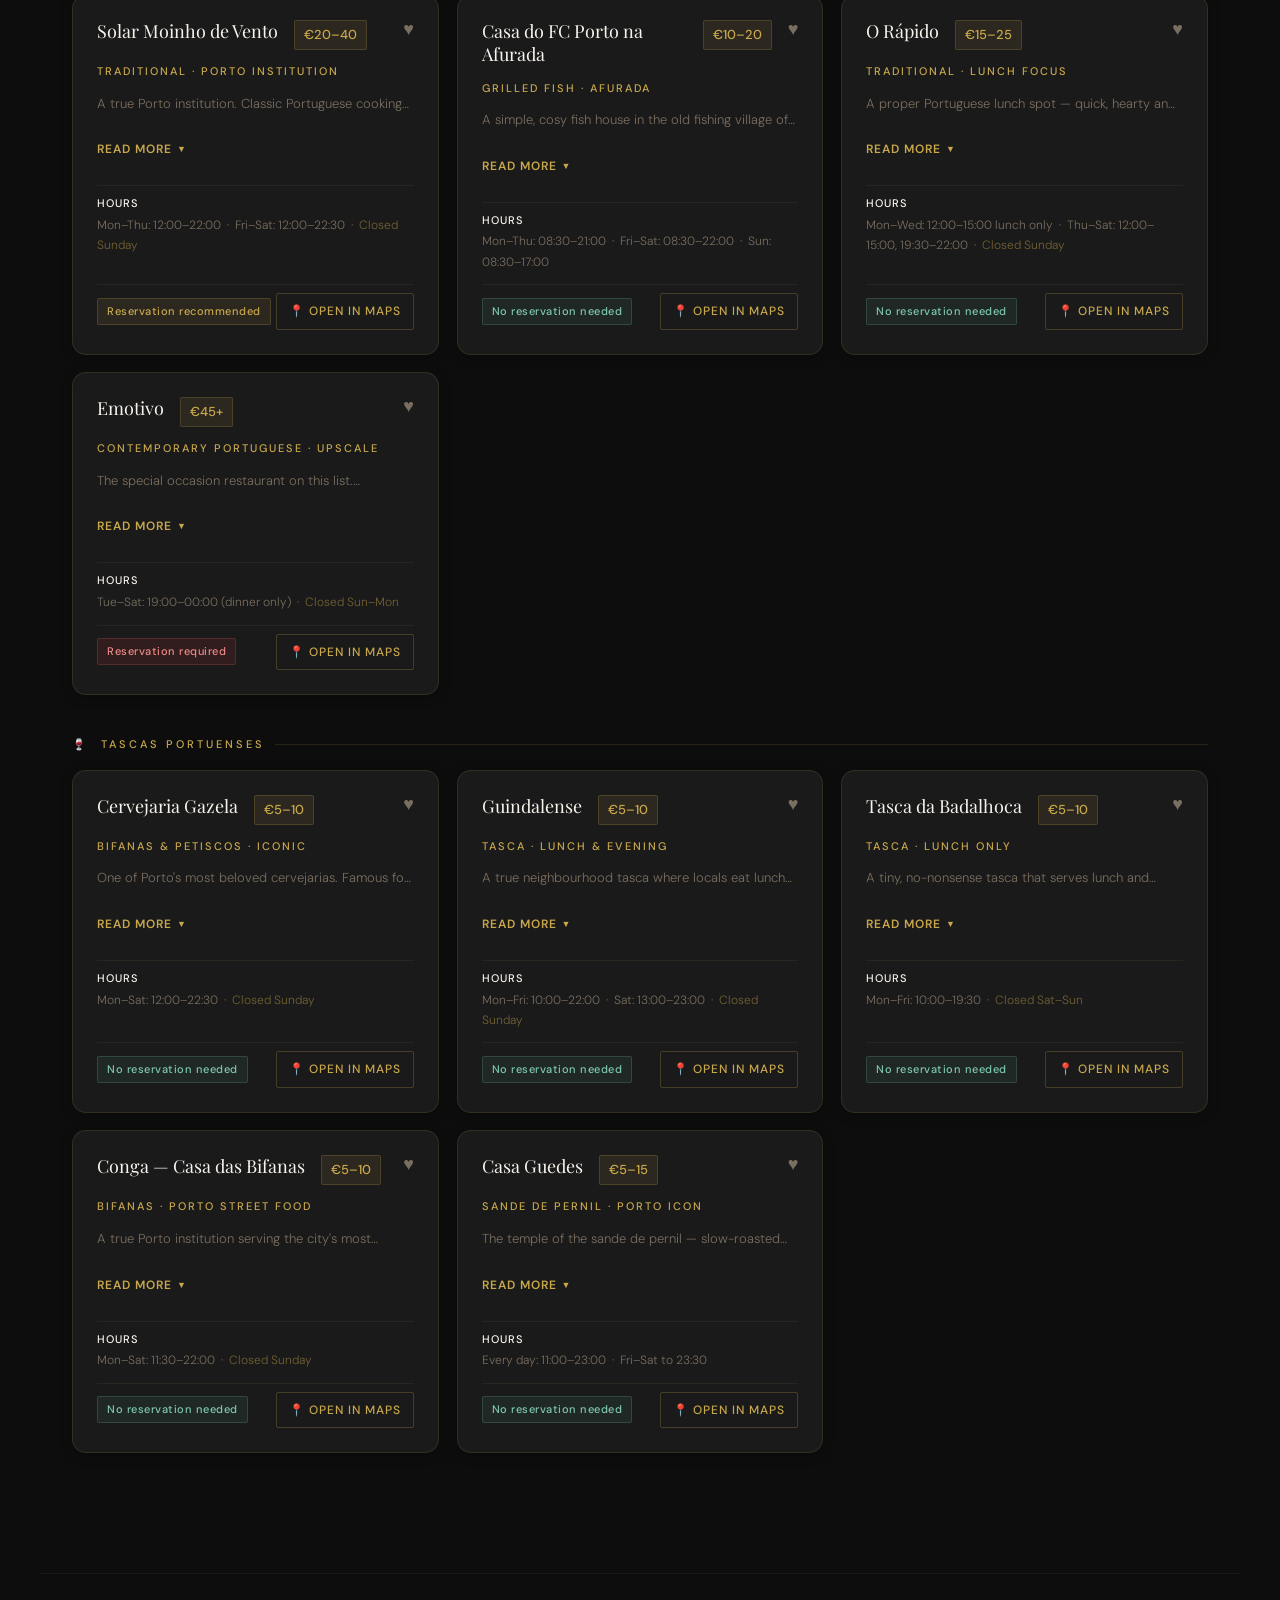
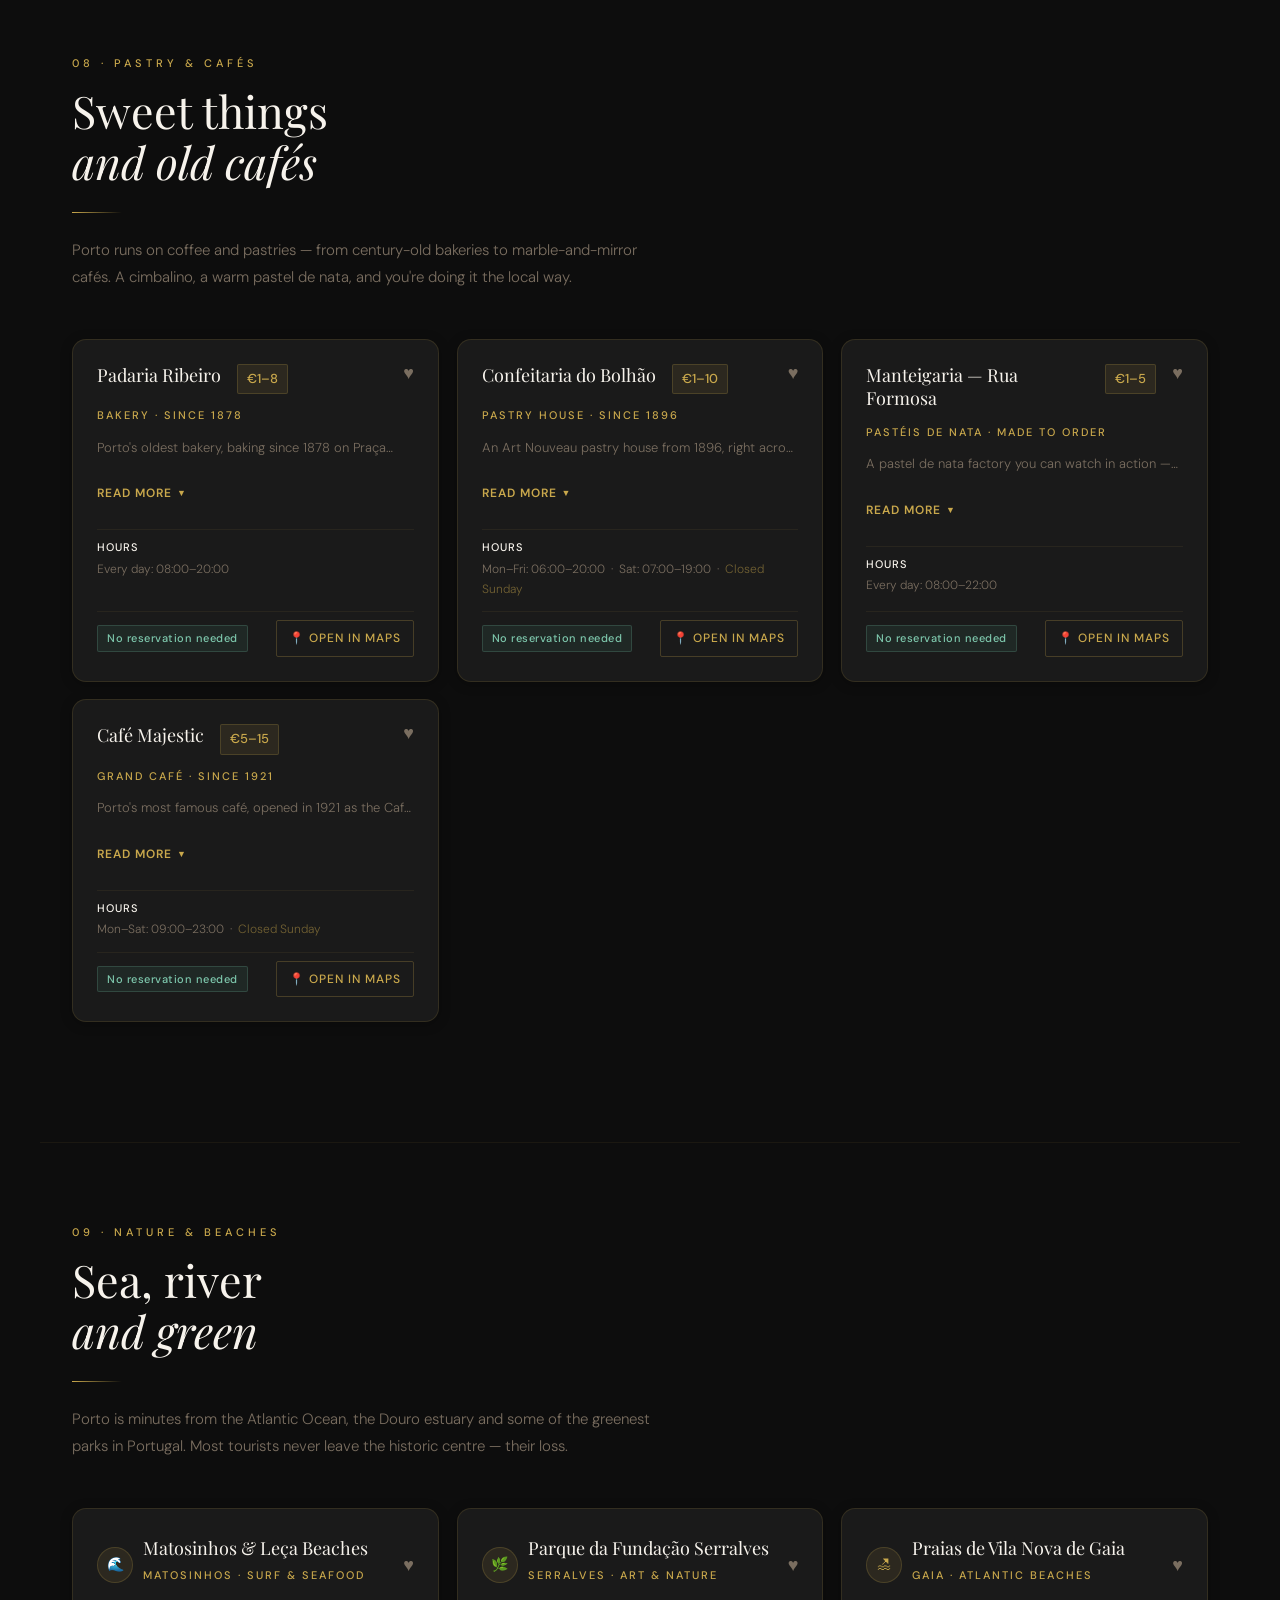
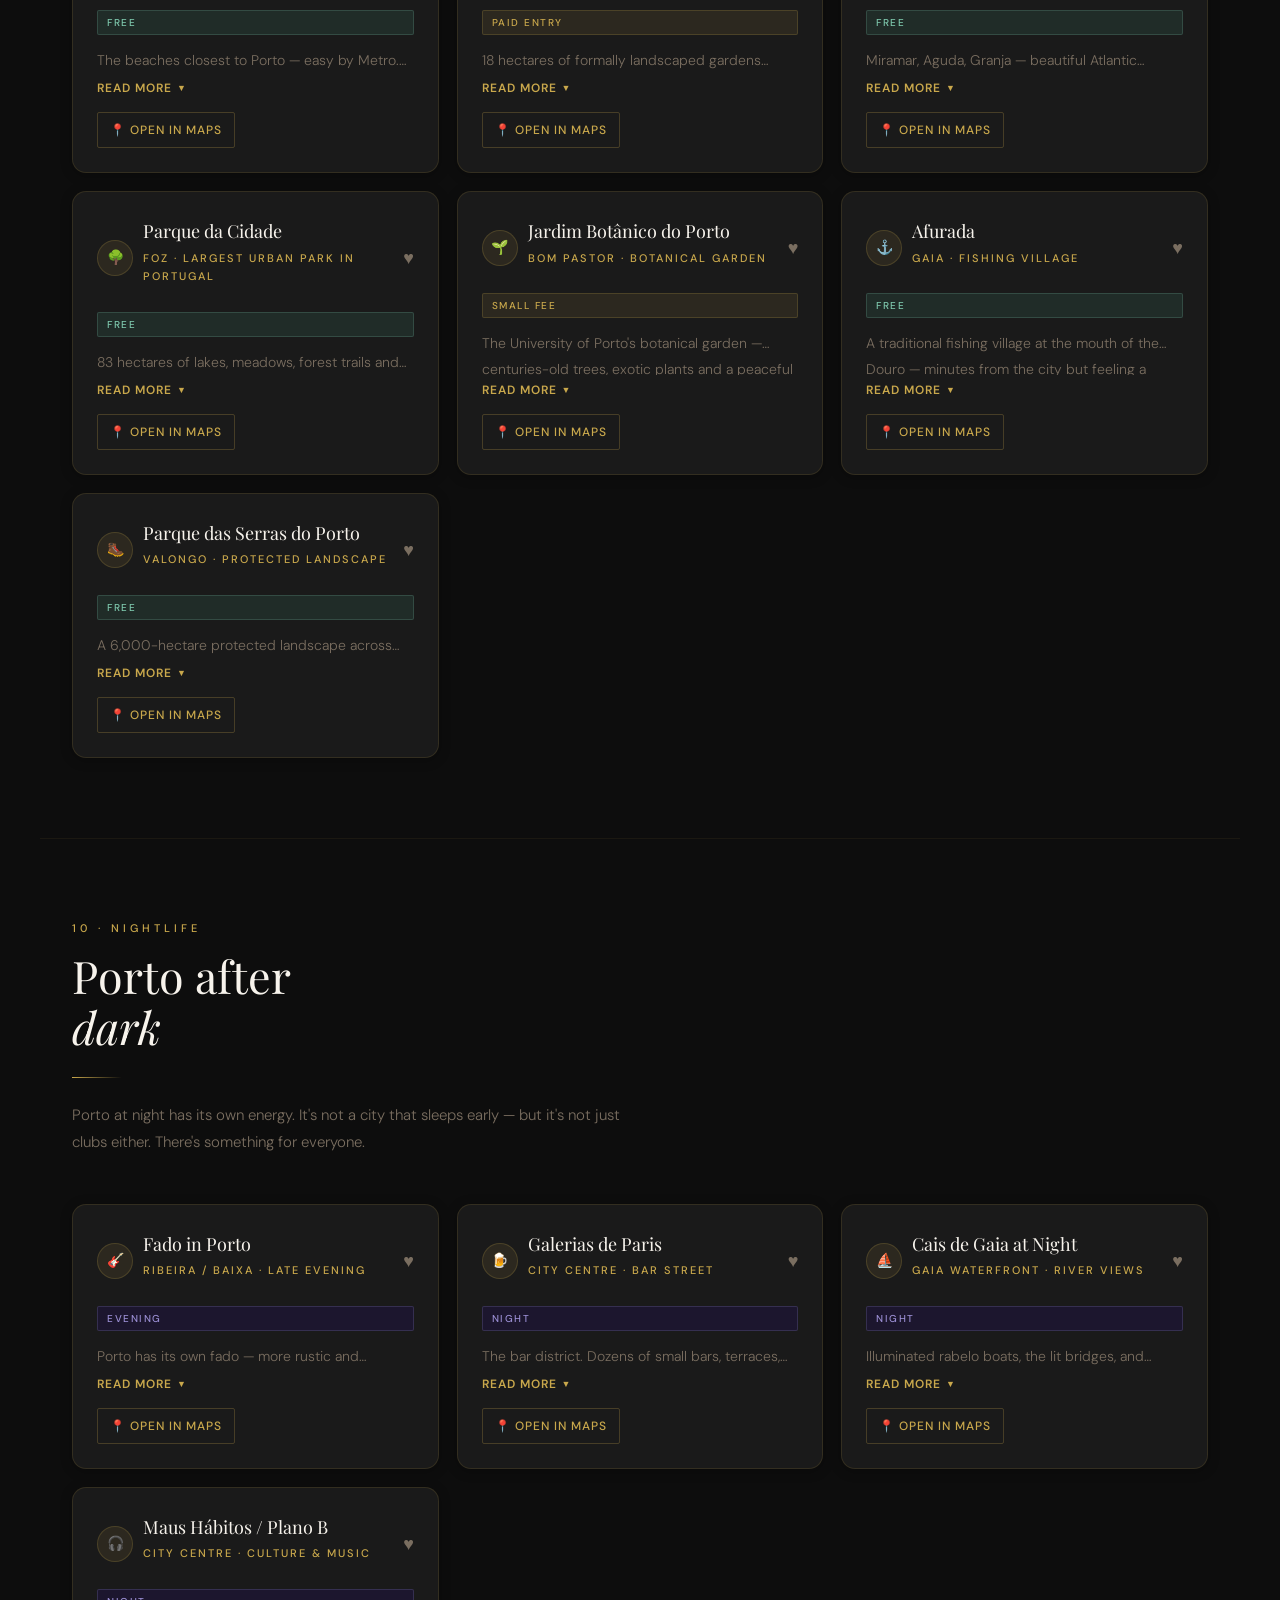
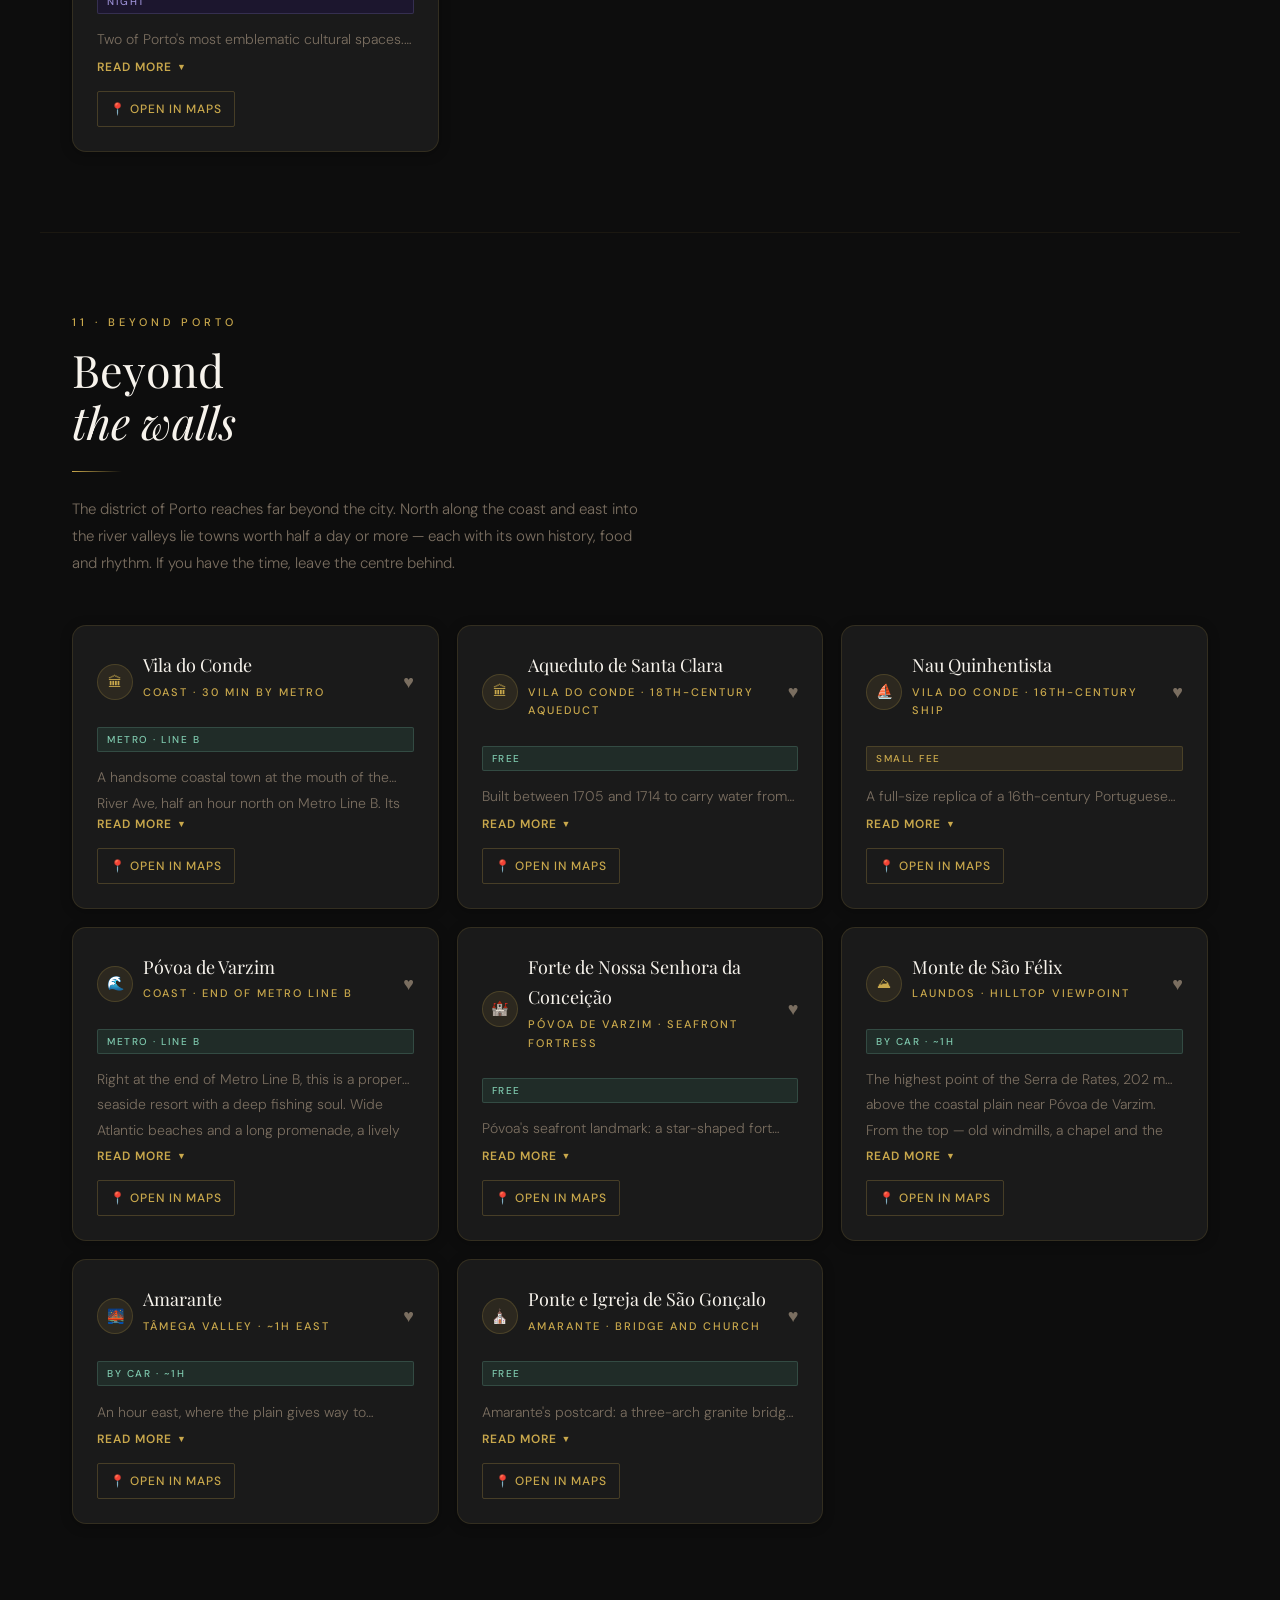
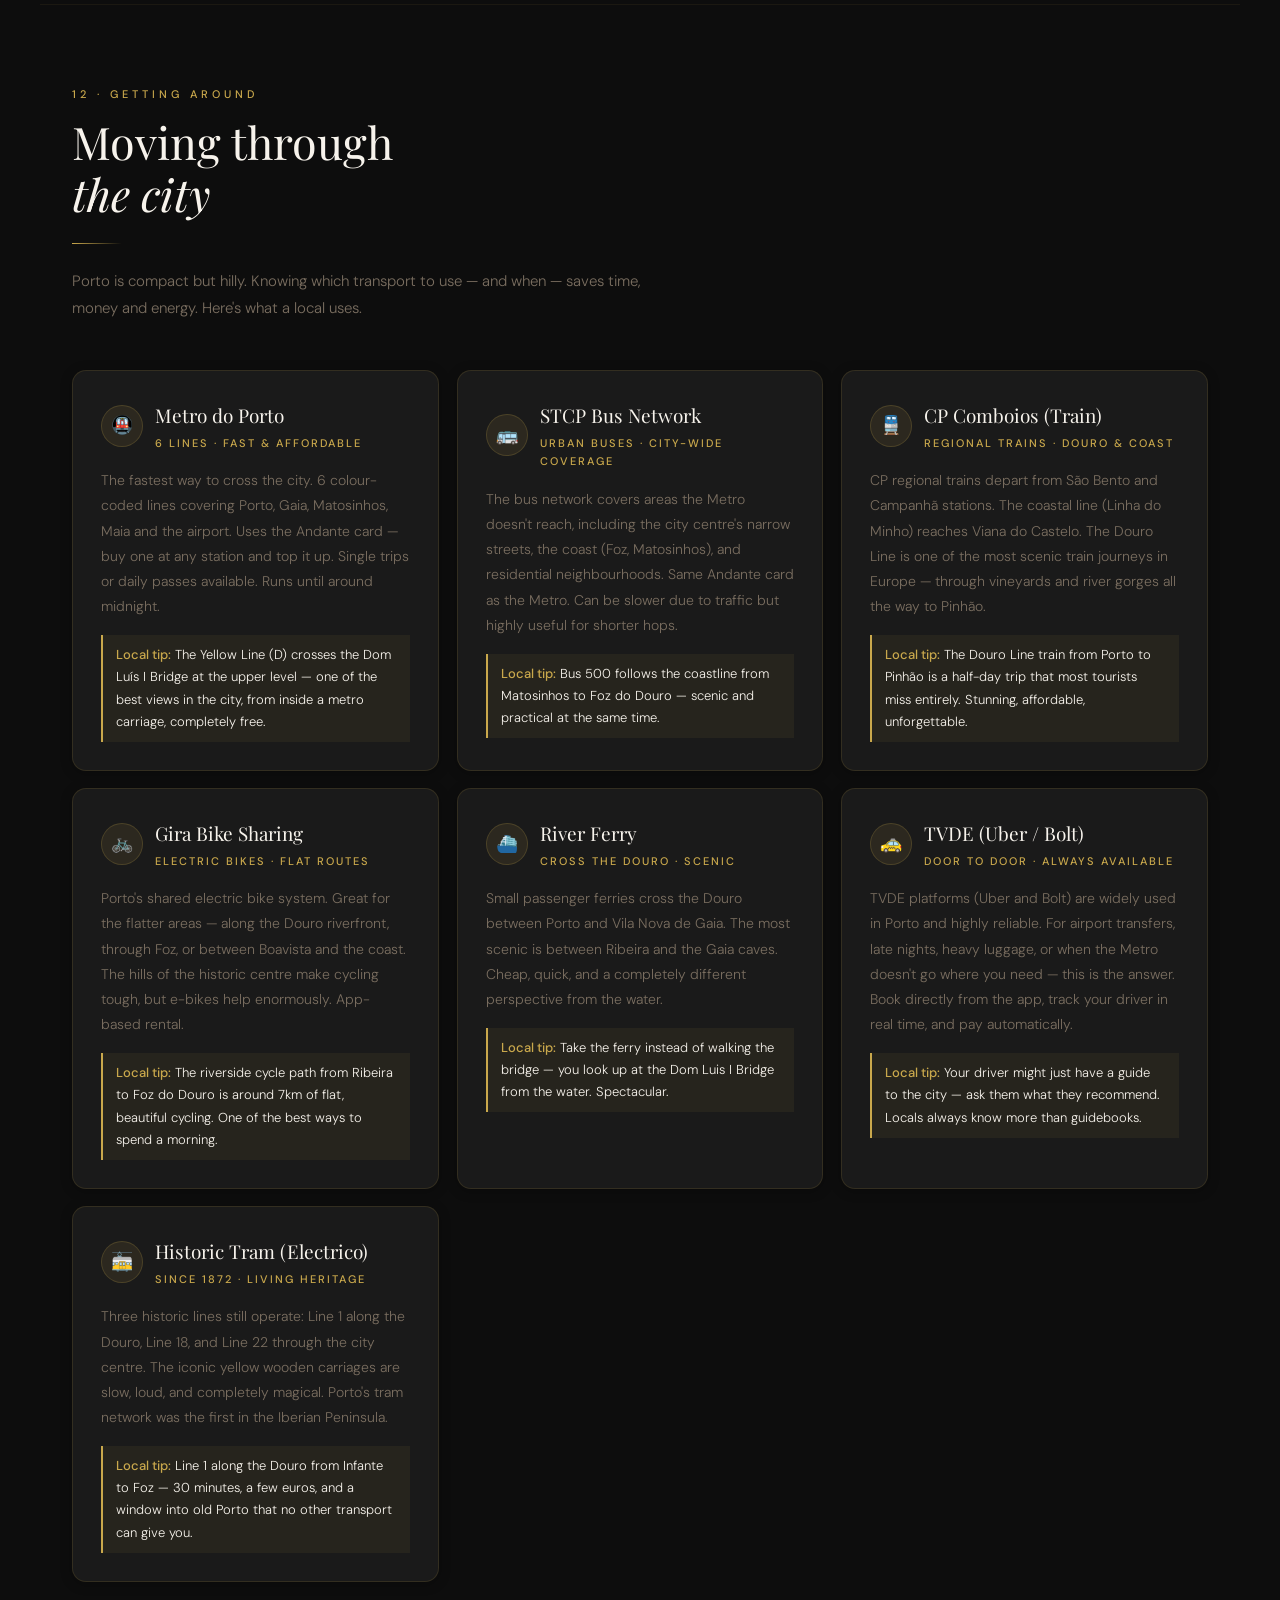
==== commit c76ad02c: "Add files via upload" ====
--- a/index.html
+++ b/index.html
@@ -1035,6 +1035,34 @@
     <div class="card">
       <div class="card-content">
         <div class="card-icon-row">
+          <div class="card-icon-circle">☕</div>
+          <div>
+            <div class="card-title">Pastel de Nata + Coffee</div>
+            <div class="card-subtitle">The right way to start the day</div>
+          </div>
+        </div>
+        <p class="card-body" data-i18n="cb7">In Porto, coffee isn't a "bica" — ask for a <em>cimbalino</em>. That's the local name and it tells them you know. Pair it with a pastel de nata from any neighbourhood bakery.</p>
+        <div class="card-tip" data-i18n="ct7"><strong>Local tip:</strong> Padaria Ribeiro (Cedofeita) or any neighbourhood bakery — no famous place needed.</div>
+      </div>
+    </div>
+
+    <div class="card">
+      <div class="card-content">
+        <div class="card-icon-row">
+          <div class="card-icon-circle">🍷</div>
+          <div>
+            <div class="card-title">Porto Wine</div>
+            <div class="card-subtitle">The caves of Gaia</div>
+          </div>
+        </div>
+        <p class="card-body" data-i18n="cb8">Technically produced in Vila Nova de Gaia just across the river. Sandeman, Graham's, Ramos Pinto — guided cave tours with tastings included. Absolutely worth it.</p>
+        <div class="card-tip" data-i18n="ct8"><strong>Local tip:</strong> Go at dusk — the light over the Douro with a glass in hand is very hard to beat.</div>
+      </div>
+    </div>
+
+    <div class="card">
+      <div class="card-content">
+        <div class="card-icon-row">
           <div class="card-icon-circle">🐟</div>
           <div>
             <div class="card-title">Bacalhau à Gomes de Sá</div>
@@ -1043,34 +1071,6 @@
         </div>
         <p class="card-body" data-i18n="cb6">Invented in Porto in the 19th century. Flaked salt cod with potatoes, onion, olive oil and boiled egg. Pure comfort food — the dish Porto people eat when they miss home.</p>
         <div class="card-tip" data-i18n="ct6"><strong>Local tip:</strong> Look for small tascas in Miragaia or Bonfim — honest prices and family recipes.</div>
-      </div>
-    </div>
-
-    <div class="card">
-      <div class="card-content">
-        <div class="card-icon-row">
-          <div class="card-icon-circle">☕</div>
-          <div>
-            <div class="card-title">Pastel de Nata + Coffee</div>
-            <div class="card-subtitle">The right way to start the day</div>
-          </div>
-        </div>
-        <p class="card-body" data-i18n="cb7">In Porto, coffee isn't a "bica" — ask for a <em>cimbalino</em>. That's the local name and it tells them you know. Pair it with a pastel de nata from any neighbourhood bakery.</p>
-        <div class="card-tip" data-i18n="ct7"><strong>Local tip:</strong> Padaria Ribeiro (Cedofeita) or any neighbourhood bakery — no famous place needed.</div>
-      </div>
-    </div>
-
-    <div class="card">
-      <div class="card-content">
-        <div class="card-icon-row">
-          <div class="card-icon-circle">🍷</div>
-          <div>
-            <div class="card-title">Porto Wine</div>
-            <div class="card-subtitle">The caves of Gaia</div>
-          </div>
-        </div>
-        <p class="card-body" data-i18n="cb8">Technically produced in Vila Nova de Gaia just across the river. Sandeman, Graham's, Ramos Pinto — guided cave tours with tastings included. Absolutely worth it.</p>
-        <div class="card-tip" data-i18n="ct8"><strong>Local tip:</strong> Go at dusk — the light over the Douro with a glass in hand is very hard to beat.</div>
       </div>
     </div>
 
@@ -1277,6 +1277,25 @@
 
     <div class="rest-rich-card">
       <div class="rest-rich-header">
+        <div class="rest-rich-name">Cervejaria Gazela</div>
+        <div class="rest-rich-price">€5–10</div>
+      </div>
+      <div class="rest-rich-tag">Bifanas &amp; petiscos · iconic</div>
+      <div class="rest-rich-desc">One of Porto's most beloved cervejarias. Famous for bifanas and petiscos that have been feeding the city for generations. Stand at the counter, order fast, eat well.</div>
+      <div class="rest-rich-meta">
+        <div class="rest-rich-hours">
+          <strong>Hours</strong>
+          Mon–Sat: 12:00–22:30 &nbsp;·&nbsp; <span class="rest-rich-closed">Closed Sunday</span>
+        </div>
+      </div>
+      <div class="rest-rich-footer">
+        <span class="rest-rich-reservation res-not-needed">No reservation needed</span>
+        <a class="maps-btn" href="https://maps.google.com/?q=Cervejaria+Gazela+Porto" target="_blank">📍 Open in Maps</a>
+      </div>
+    </div>
+
+    <div class="rest-rich-card">
+      <div class="rest-rich-header">
         <div class="rest-rich-name">Guindalense</div>
         <div class="rest-rich-price">€5–10</div>
       </div>
@@ -1291,25 +1310,6 @@
       <div class="rest-rich-footer">
         <span class="rest-rich-reservation res-not-needed">No reservation needed</span>
         <a class="maps-btn" href="https://maps.google.com/?q=Guindalense+Porto" target="_blank">📍 Open in Maps</a>
-      </div>
-    </div>
-
-    <div class="rest-rich-card">
-      <div class="rest-rich-header">
-        <div class="rest-rich-name">Cervejaria Gazela</div>
-        <div class="rest-rich-price">€5–10</div>
-      </div>
-      <div class="rest-rich-tag">Bifanas &amp; petiscos · iconic</div>
-      <div class="rest-rich-desc">One of Porto's most beloved cervejarias. Famous for bifanas and petiscos that have been feeding the city for generations. Stand at the counter, order fast, eat well.</div>
-      <div class="rest-rich-meta">
-        <div class="rest-rich-hours">
-          <strong>Hours</strong>
-          Mon–Sat: 12:00–22:30 &nbsp;·&nbsp; <span class="rest-rich-closed">Closed Sunday</span>
-        </div>
-      </div>
-      <div class="rest-rich-footer">
-        <span class="rest-rich-reservation res-not-needed">No reservation needed</span>
-        <a class="maps-btn" href="https://maps.google.com/?q=Cervejaria+Gazela+Porto" target="_blank">📍 Open in Maps</a>
       </div>
     </div>
 
@@ -1489,6 +1489,54 @@
     <div class="card">
       <div class="card-content">
         <div class="card-icon-row">
+          <div class="card-icon-circle">🌊</div>
+          <div>
+            <div class="card-title">Matosinhos & Leça Beaches</div>
+            <div class="card-subtitle">Matosinhos · surf & seafood</div>
+          </div>
+        </div>
+        <span class="badge badge-free">Free</span>
+        <p class="card-body" data-i18n="cb21">The beaches closest to Porto — easy by Metro. Matosinhos is a surf beach with the best fresh seafood restaurants in the region right behind the sand. Leça da Palmeira has a stunning sea pool by architect Álvaro Siza.</p>
+        <div class="card-tip" data-i18n="ct21"><strong>Local tip:</strong> After the beach, eat grilled fish at Rua Roberto Ivens — whole grilled fish, cold beer, plastic chairs. The real deal.</div>
+        <a class="maps-btn" href="https://maps.google.com/?q=Praia+de+Matosinhos" target="_blank">📍 Open in Maps</a>
+      </div>
+    </div>
+
+    <div class="card">
+      <div class="card-content">
+        <div class="card-icon-row">
+          <div class="card-icon-circle">🌿</div>
+          <div>
+            <div class="card-title">Parque da Fundação Serralves</div>
+            <div class="card-subtitle">Serralves · art & nature</div>
+          </div>
+        </div>
+        <span class="badge badge-paid">Paid entry</span>
+        <p class="card-body" data-i18n="cb25">18 hectares of formally landscaped gardens surrounding the iconic pink Art Deco Casa de Serralves and the world-class Serralves Museum of Contemporary Art.</p>
+        <div class="card-tip" data-i18n="ct25"><strong>Local tip:</strong> First Sunday of each month, entry is free until 1pm — arrive early, locals know this well.</div>
+        <a class="maps-btn" href="https://maps.google.com/?q=Fundação+Serralves+Porto" target="_blank">📍 Open in Maps</a>
+      </div>
+    </div>
+
+    <div class="card">
+      <div class="card-content">
+        <div class="card-icon-row">
+          <div class="card-icon-circle">🏖</div>
+          <div>
+            <div class="card-title">Praias de Vila Nova de Gaia</div>
+            <div class="card-subtitle">Gaia · Atlantic beaches</div>
+          </div>
+        </div>
+        <span class="badge badge-free">Free</span>
+        <p class="card-body" data-i18n="cb20">Miramar, Aguda, Granja — beautiful Atlantic beaches just south of Porto. Wilder and less crowded, with dramatic cliffs and traditional fishing villages. The Chapel of Senhor da Pedra at Miramar sits on a rock in the sea.</p>
+        <div class="card-tip" data-i18n="ct20"><strong>Local tip:</strong> Visit the chapel at low tide for the best views and photographs.</div>
+        <a class="maps-btn" href="https://maps.google.com/?q=Praia+de+Miramar+Vila+Nova+de+Gaia" target="_blank">📍 Open in Maps</a>
+      </div>
+    </div>
+
+    <div class="card">
+      <div class="card-content">
+        <div class="card-icon-row">
           <div class="card-icon-circle">🌳</div>
           <div>
             <div class="card-title">Parque da Cidade</div>
@@ -1505,38 +1553,6 @@
     <div class="card">
       <div class="card-content">
         <div class="card-icon-row">
-          <div class="card-icon-circle">🏖</div>
-          <div>
-            <div class="card-title">Praias de Vila Nova de Gaia</div>
-            <div class="card-subtitle">Gaia · Atlantic beaches</div>
-          </div>
-        </div>
-        <span class="badge badge-free">Free</span>
-        <p class="card-body" data-i18n="cb20">Miramar, Aguda, Granja — beautiful Atlantic beaches just south of Porto. Wilder and less crowded, with dramatic cliffs and traditional fishing villages. The Chapel of Senhor da Pedra at Miramar sits on a rock in the sea.</p>
-        <div class="card-tip" data-i18n="ct20"><strong>Local tip:</strong> Visit the chapel at low tide for the best views and photographs.</div>
-        <a class="maps-btn" href="https://maps.google.com/?q=Praia+de+Miramar+Vila+Nova+de+Gaia" target="_blank">📍 Open in Maps</a>
-      </div>
-    </div>
-
-    <div class="card">
-      <div class="card-content">
-        <div class="card-icon-row">
-          <div class="card-icon-circle">🌊</div>
-          <div>
-            <div class="card-title">Matosinhos & Leça Beaches</div>
-            <div class="card-subtitle">Matosinhos · surf & seafood</div>
-          </div>
-        </div>
-        <span class="badge badge-free">Free</span>
-        <p class="card-body" data-i18n="cb21">The beaches closest to Porto — easy by Metro. Matosinhos is a surf beach with the best fresh seafood restaurants in the region right behind the sand. Leça da Palmeira has a stunning sea pool by architect Álvaro Siza.</p>
-        <div class="card-tip" data-i18n="ct21"><strong>Local tip:</strong> After the beach, eat grilled fish at Rua Roberto Ivens — whole grilled fish, cold beer, plastic chairs. The real deal.</div>
-        <a class="maps-btn" href="https://maps.google.com/?q=Praia+de+Matosinhos" target="_blank">📍 Open in Maps</a>
-      </div>
-    </div>
-
-    <div class="card">
-      <div class="card-content">
-        <div class="card-icon-row">
           <div class="card-icon-circle">🌱</div>
           <div>
             <div class="card-title">Jardim Botânico do Porto</div>
@@ -1563,22 +1579,6 @@
         <p class="card-body" data-i18n="cb24">A traditional fishing village at the mouth of the Douro — minutes from the city but feeling a world away. Nets drying on the ground, boats bobbing, old men playing cards. The Porto that tourism forgot.</p>
         <div class="card-tip" data-i18n="ct24"><strong>Local tip:</strong> Eat grilled fish at one of the tiny tascas — no menus, they tell you what they caught that day.</div>
         <a class="maps-btn" href="https://maps.google.com/?q=Afurada+Vila+Nova+de+Gaia" target="_blank">📍 Open in Maps</a>
-      </div>
-    </div>
-
-    <div class="card">
-      <div class="card-content">
-        <div class="card-icon-row">
-          <div class="card-icon-circle">🌿</div>
-          <div>
-            <div class="card-title">Parque da Fundação Serralves</div>
-            <div class="card-subtitle">Serralves · art & nature</div>
-          </div>
-        </div>
-        <span class="badge badge-paid">Paid entry</span>
-        <p class="card-body" data-i18n="cb25">18 hectares of formally landscaped gardens surrounding the iconic pink Art Deco Casa de Serralves and the world-class Serralves Museum of Contemporary Art.</p>
-        <div class="card-tip" data-i18n="ct25"><strong>Local tip:</strong> First Sunday of each month, entry is free until 1pm — arrive early, locals know this well.</div>
-        <a class="maps-btn" href="https://maps.google.com/?q=Fundação+Serralves+Porto" target="_blank">📍 Open in Maps</a>
       </div>
     </div>
 
@@ -1781,6 +1781,22 @@
     <div class="card">
       <div class="card-content">
         <div class="card-icon-row">
+          <div class="card-icon-circle">⛰</div>
+          <div>
+            <div class="card-title">Monte de São Félix</div>
+            <div class="card-subtitle">Laundos · hilltop viewpoint</div>
+          </div>
+        </div>
+        <span class="badge badge-free">By car · ~1h</span>
+        <p class="card-body" data-i18n="cb48">The highest point of the Serra de Rates, 202 m above the coastal plain near Póvoa de Varzim. From the top — old windmills, a chapel and the striking Monument to the Emigrant — you get a true 360°: the Atlantic to the west, the green hills of the Minho to the east. A quiet detour few tourists ever make.</p>
+        <div class="card-tip" data-i18n="ct48"><strong>Local tip:</strong> Go by car and pair it with the beaches of Póvoa or Vila do Conde — and time it for late afternoon, when the light over the ocean is at its best.</div>
+        <a class="maps-btn" href="https://maps.google.com/?q=Monte+de+São+Félix+Laundos" target="_blank">📍 Open in Maps</a>
+      </div>
+    </div>
+
+    <div class="card">
+      <div class="card-content">
+        <div class="card-icon-row">
           <div class="card-icon-circle">🌉</div>
           <div>
             <div class="card-title">Amarante</div>
@@ -1807,22 +1823,6 @@
         <p class="card-body" data-i18n="cb50">Amarante's postcard: a three-arch granite bridge rebuilt in 1790 and the great church and convent of São Gonçalo rising beside it. The bridge is famous for its 14-day 'heroic defence' against Napoleon's retreating army in 1809 — cannonball scars still mark the church wall. Inside, this National Monument holds the tomb of São Gonçalo, the matchmaker saint, and the Amadeo de Souza-Cardoso museum.</p>
         <div class="card-tip" data-i18n="ct50"><strong>Local tip:</strong> Touch the statue above the saint's tomb — tradition says the single will find a spouse within the year. Then try the cheeky 'doces de São Gonçalo' nearby.</div>
         <a class="maps-btn" href="https://maps.google.com/?q=Igreja+de+São+Gonçalo+Amarante" target="_blank">📍 Open in Maps</a>
-      </div>
-    </div>
-
-    <div class="card">
-      <div class="card-content">
-        <div class="card-icon-row">
-          <div class="card-icon-circle">⛰</div>
-          <div>
-            <div class="card-title">Monte de São Félix</div>
-            <div class="card-subtitle">Laundos · hilltop viewpoint</div>
-          </div>
-        </div>
-        <span class="badge badge-free">By car · ~1h</span>
-        <p class="card-body" data-i18n="cb48">The highest point of the Serra de Rates, 202 m above the coastal plain near Póvoa de Varzim. From the top — old windmills, a chapel and the striking Monument to the Emigrant — you get a true 360°: the Atlantic to the west, the green hills of the Minho to the east. A quiet detour few tourists ever make.</p>
-        <div class="card-tip" data-i18n="ct48"><strong>Local tip:</strong> Go by car and pair it with the beaches of Póvoa or Vila do Conde — and time it for late afternoon, when the light over the ocean is at its best.</div>
-        <a class="maps-btn" href="https://maps.google.com/?q=Monte+de+São+Félix+Laundos" target="_blank">📍 Open in Maps</a>
       </div>
     </div>
 
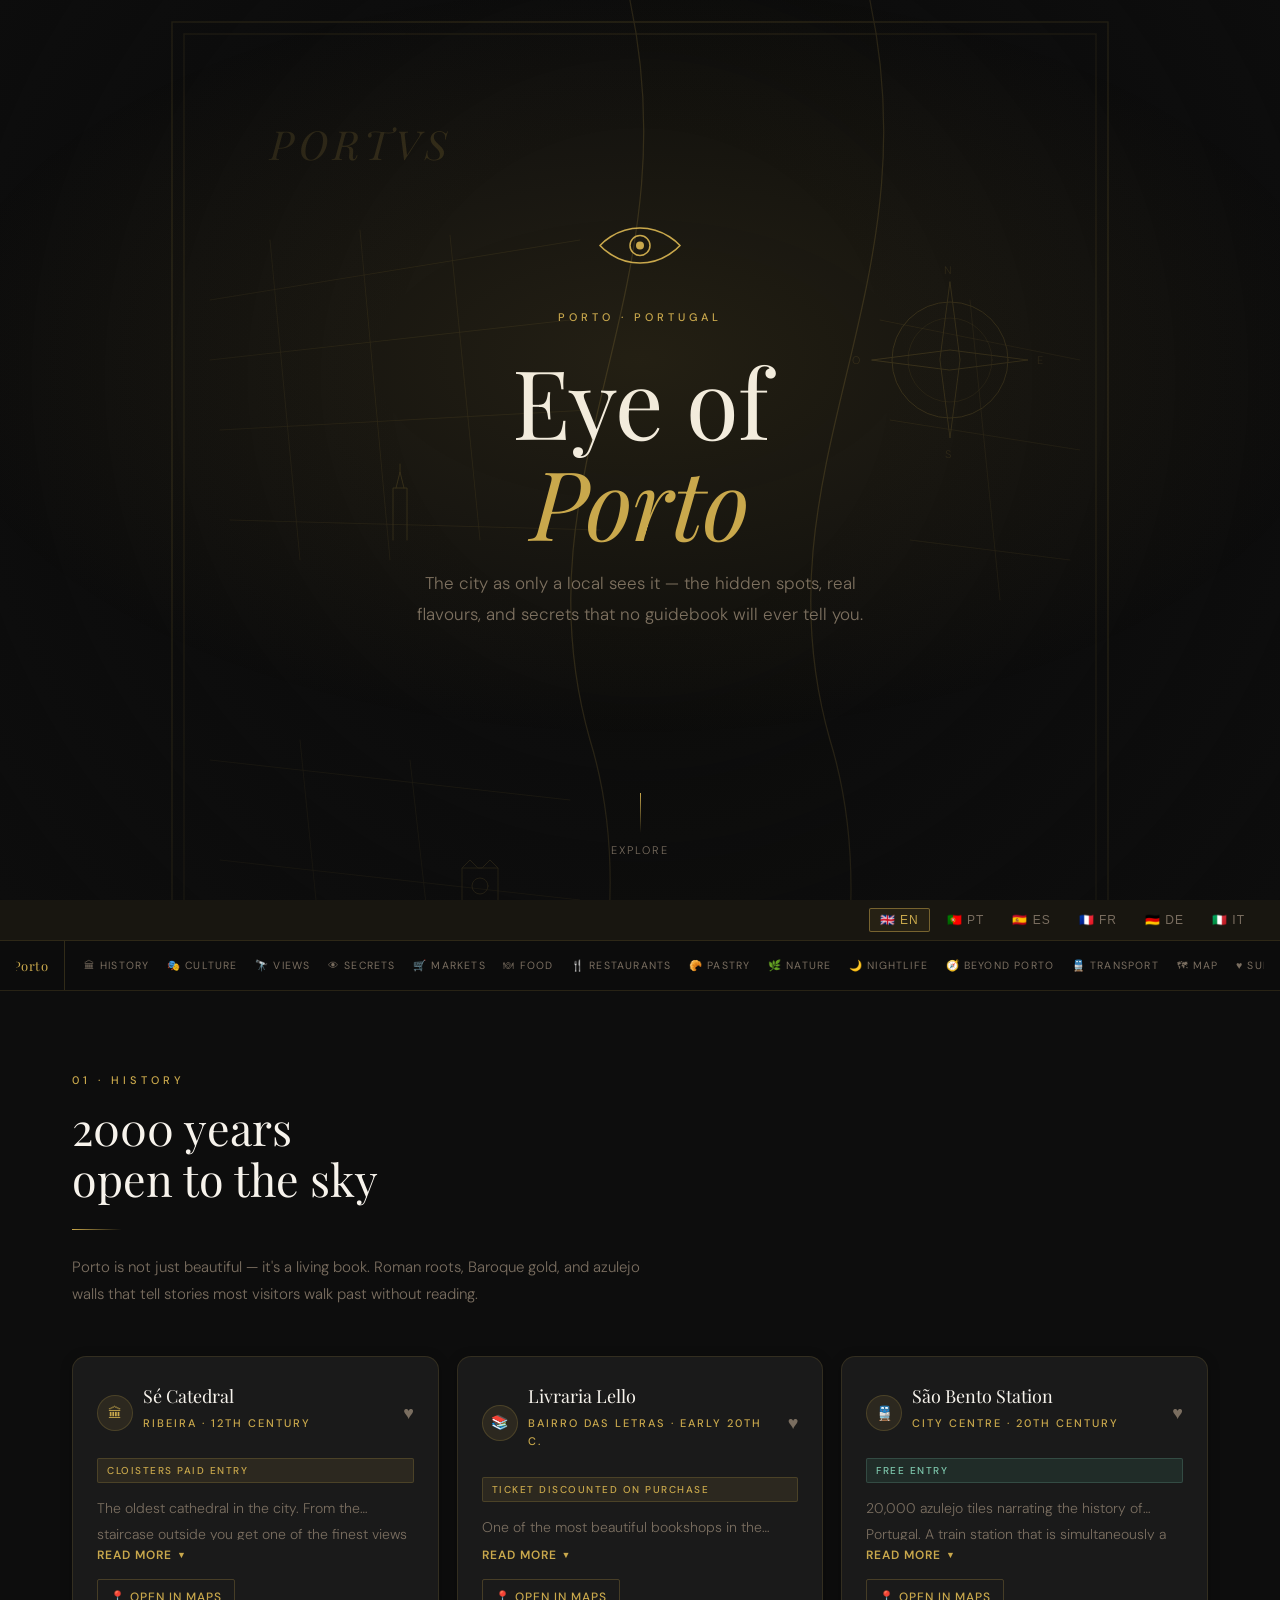
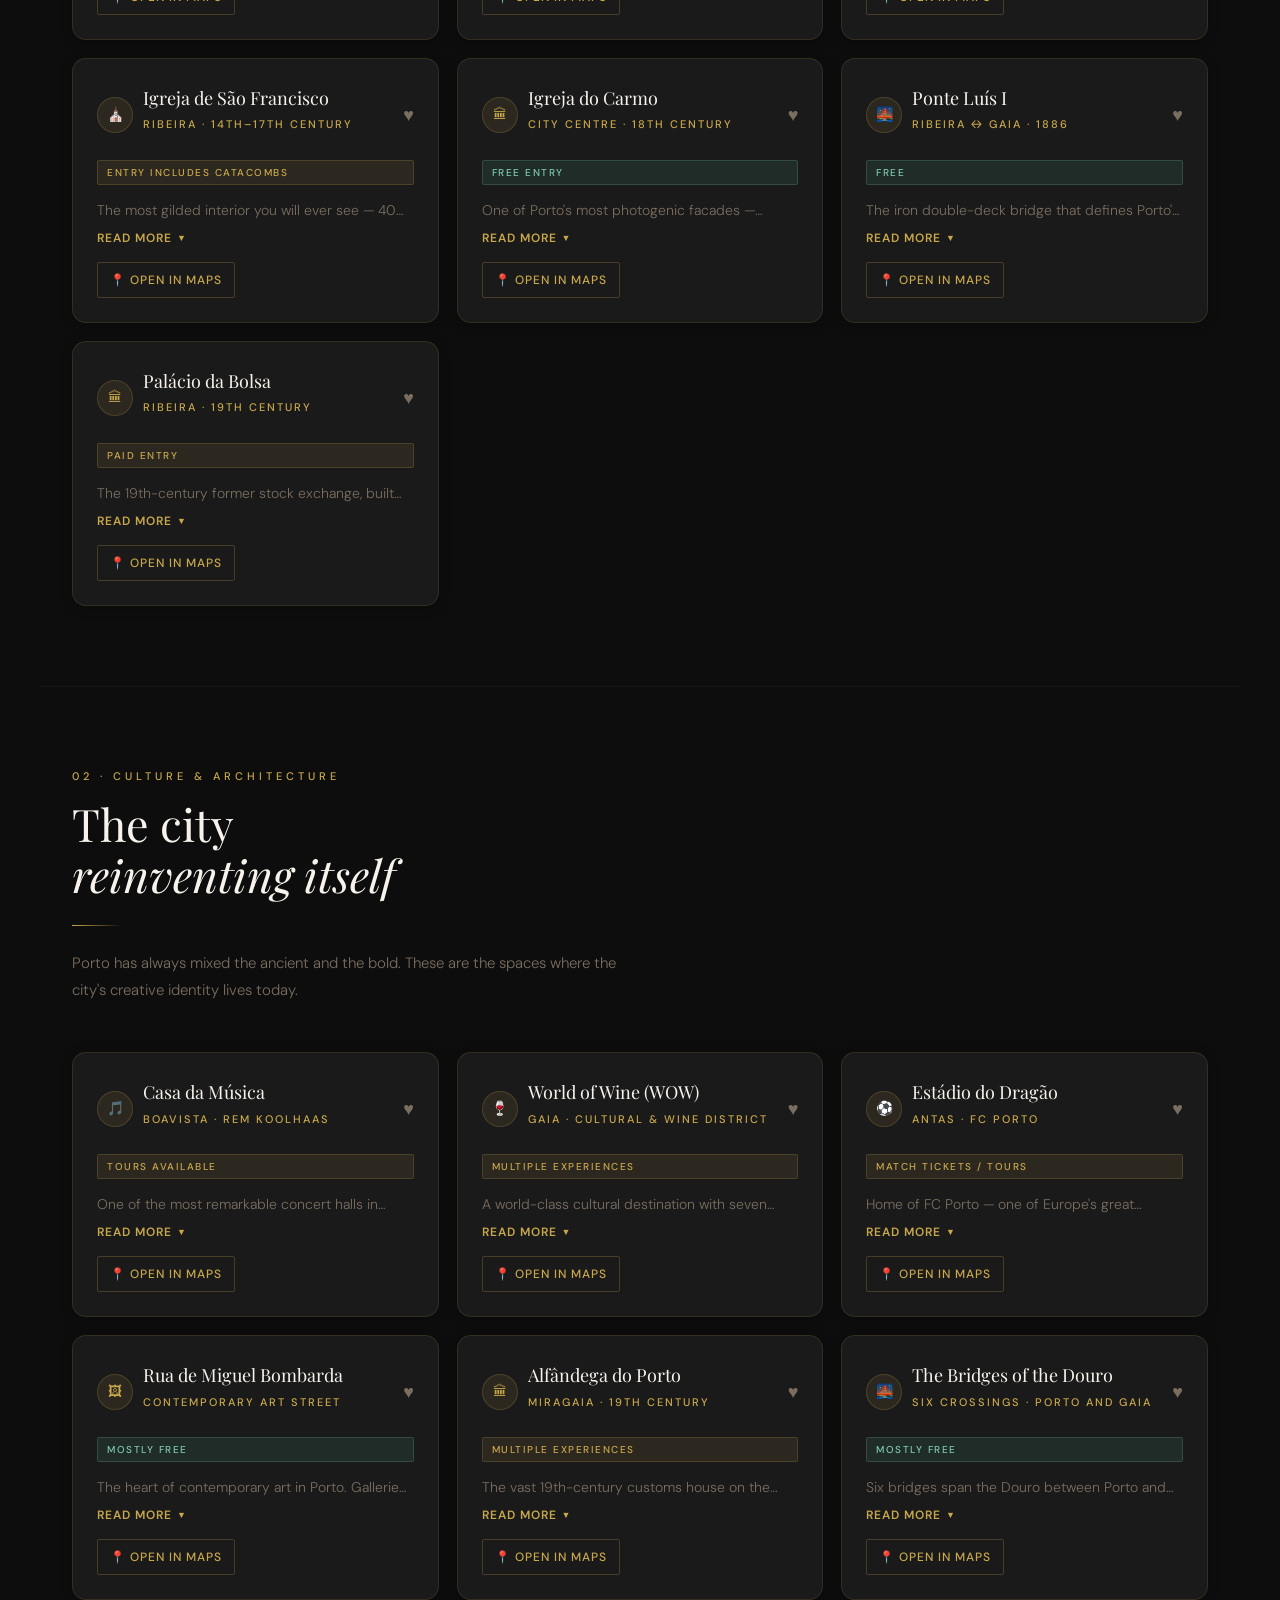
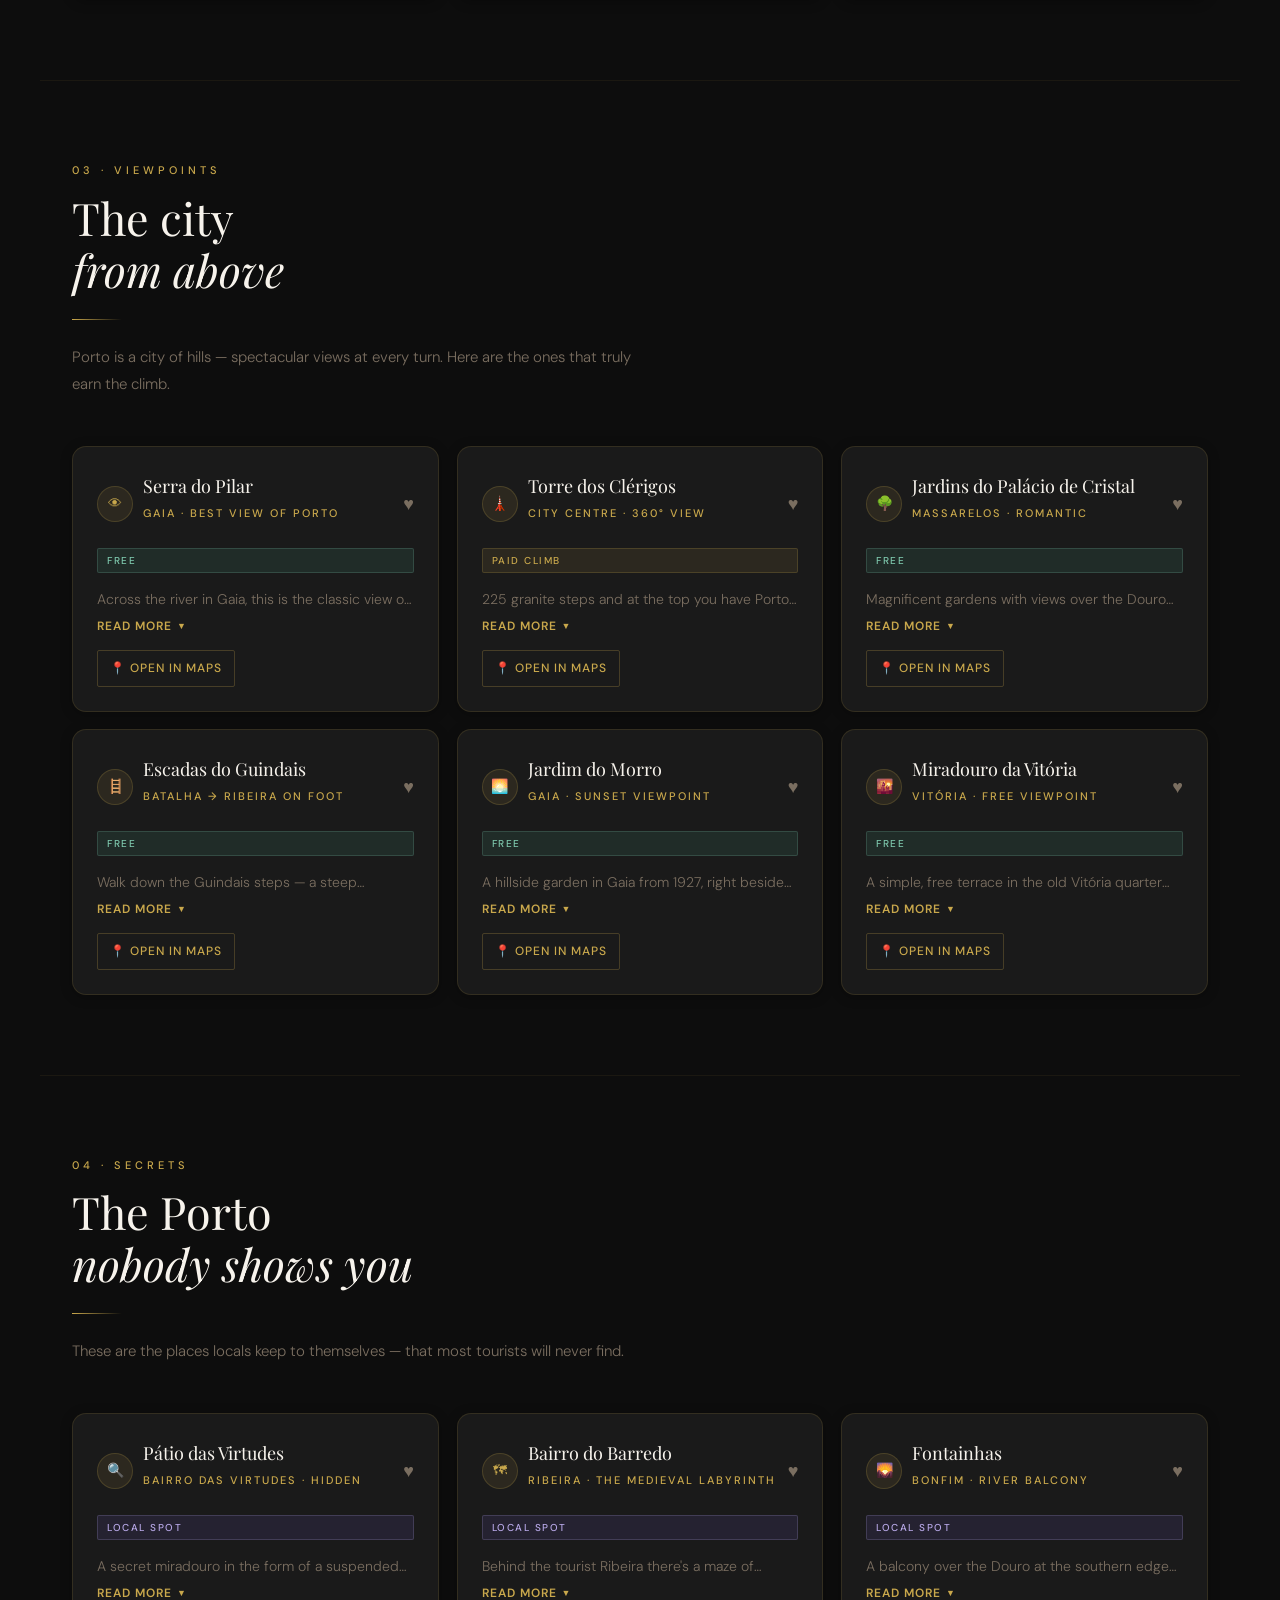
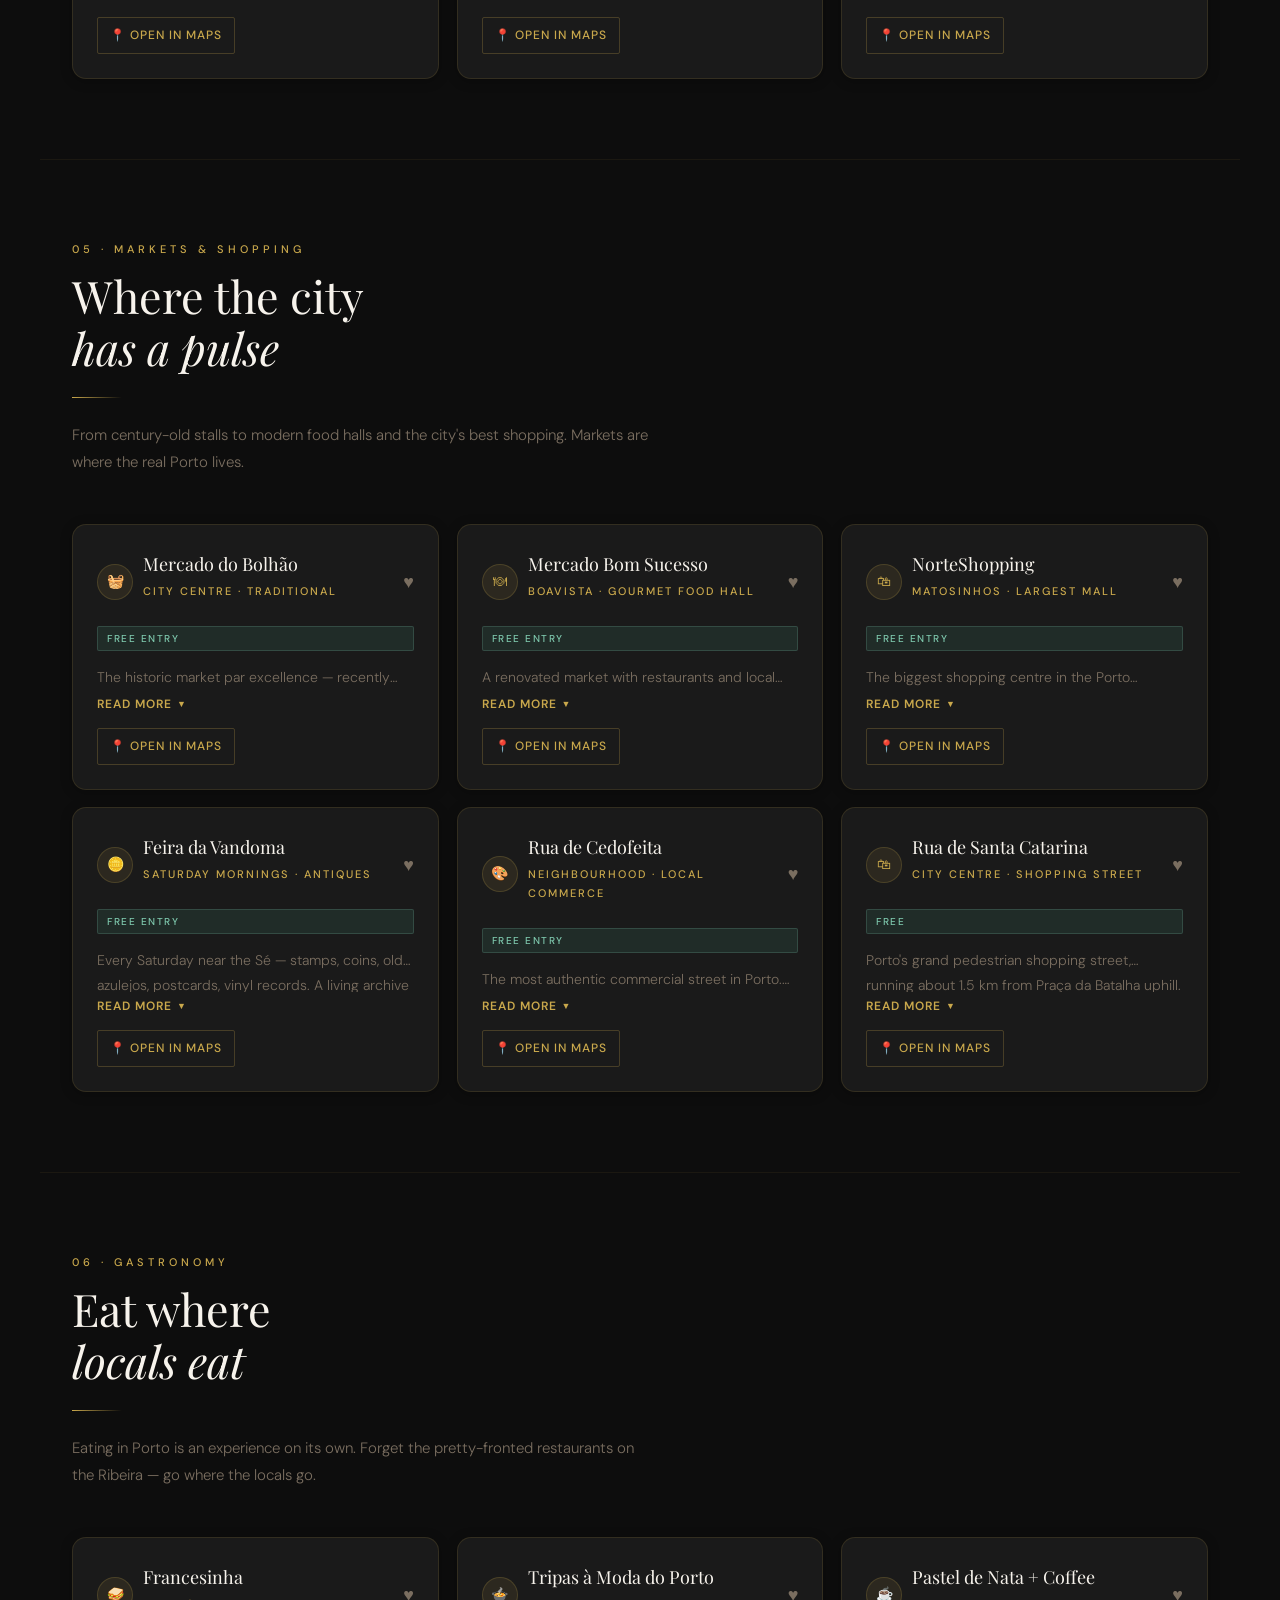
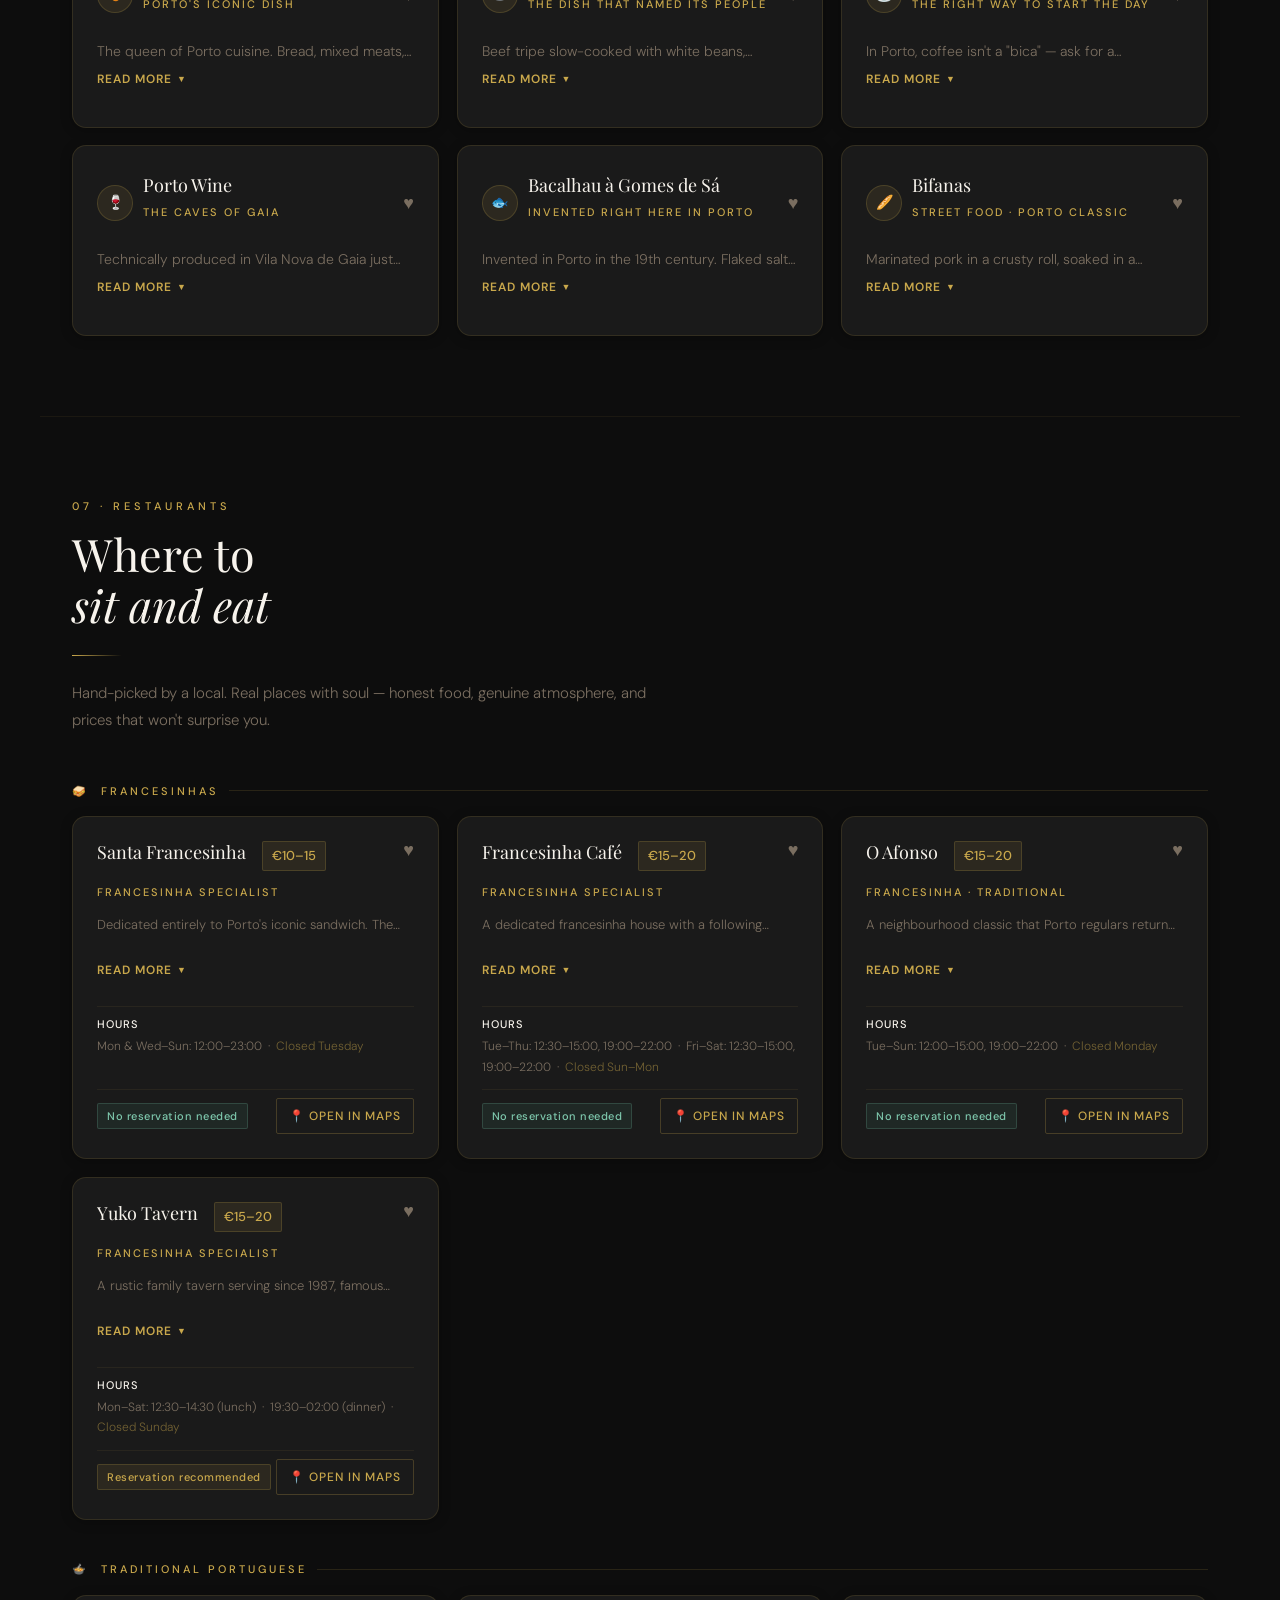
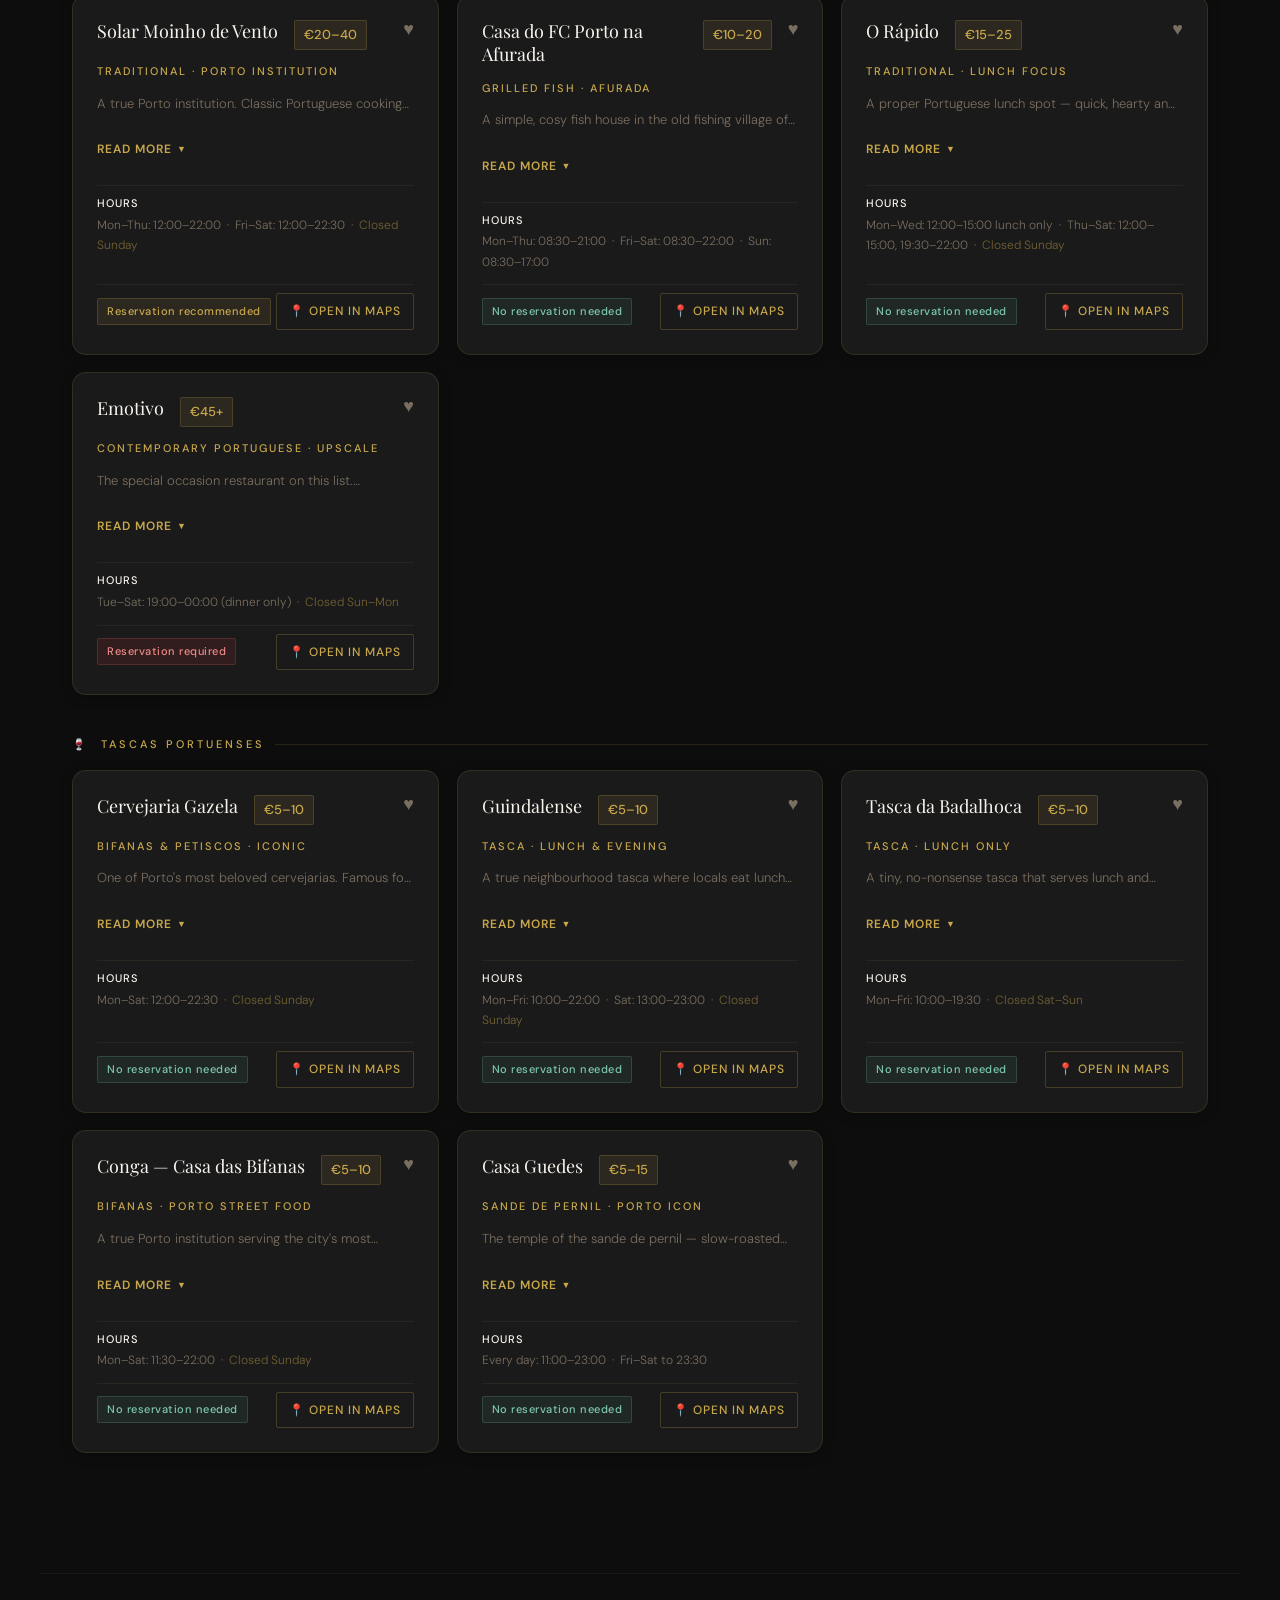
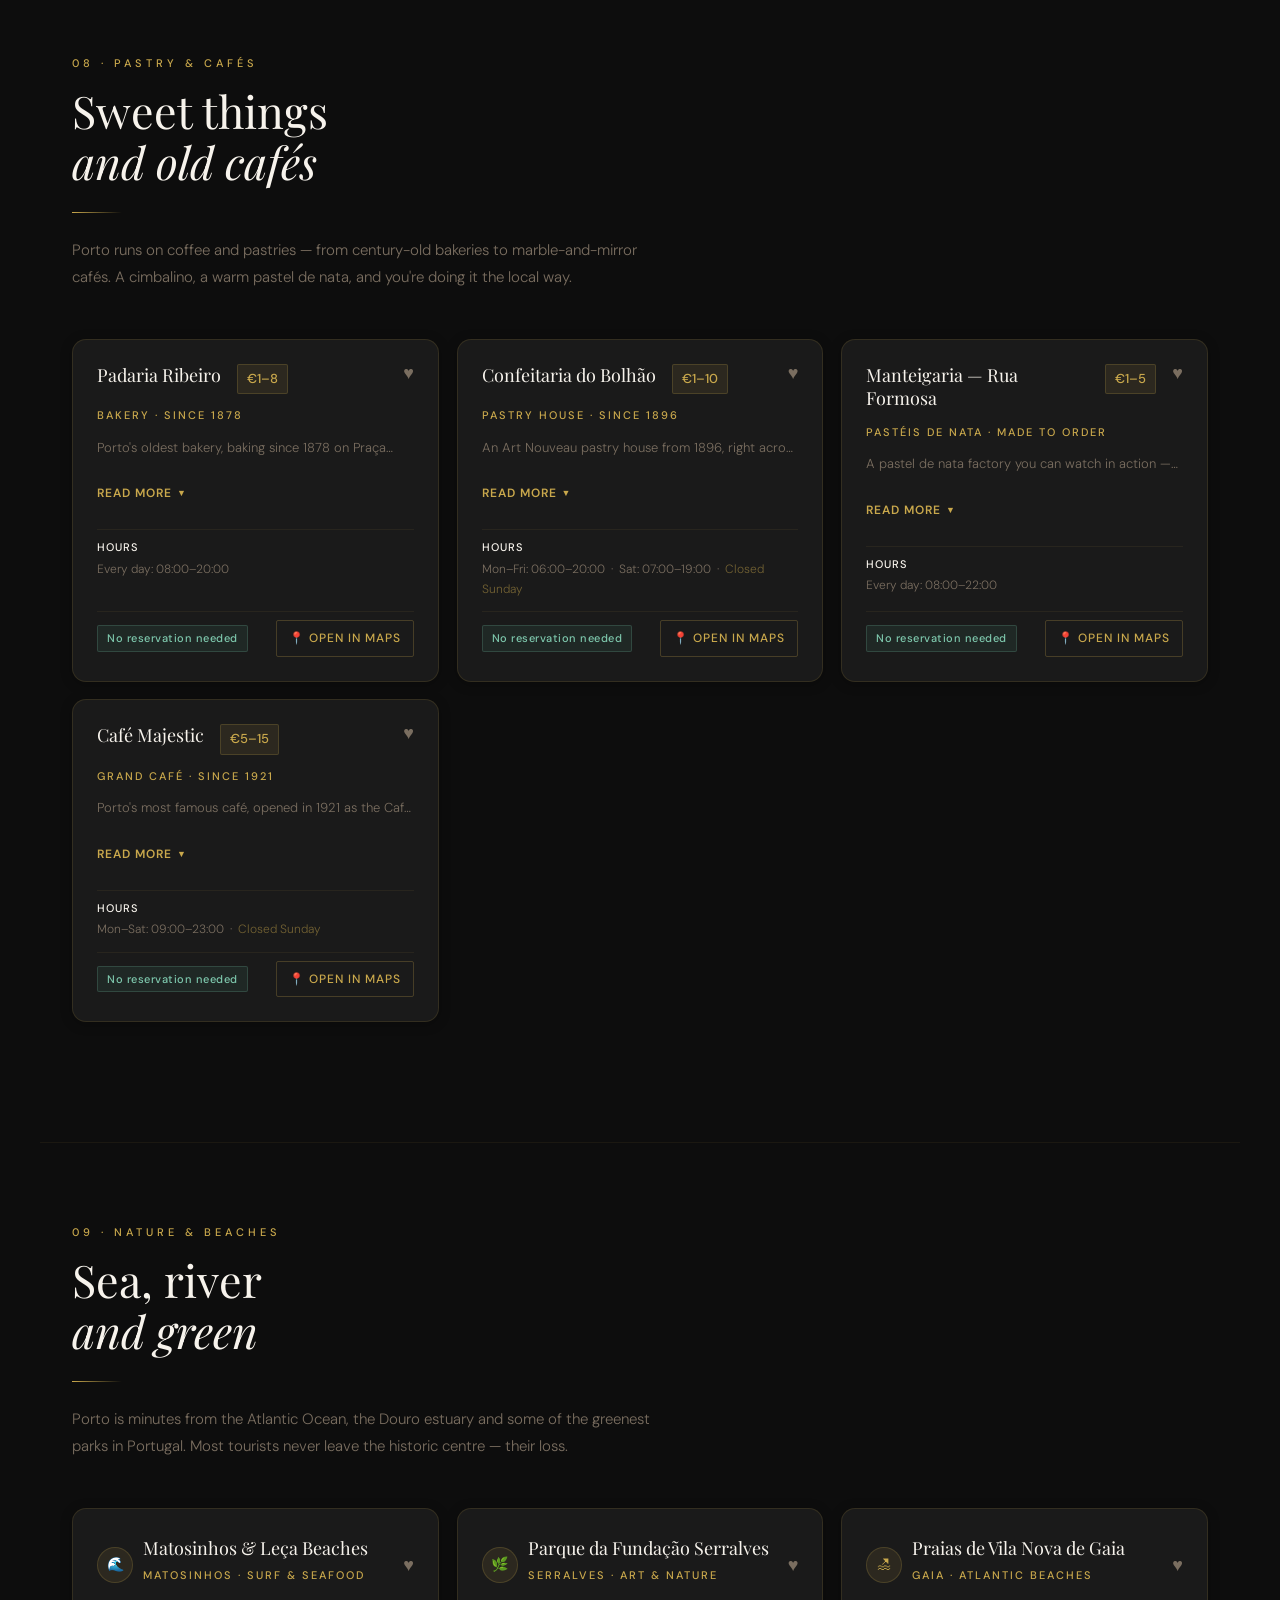
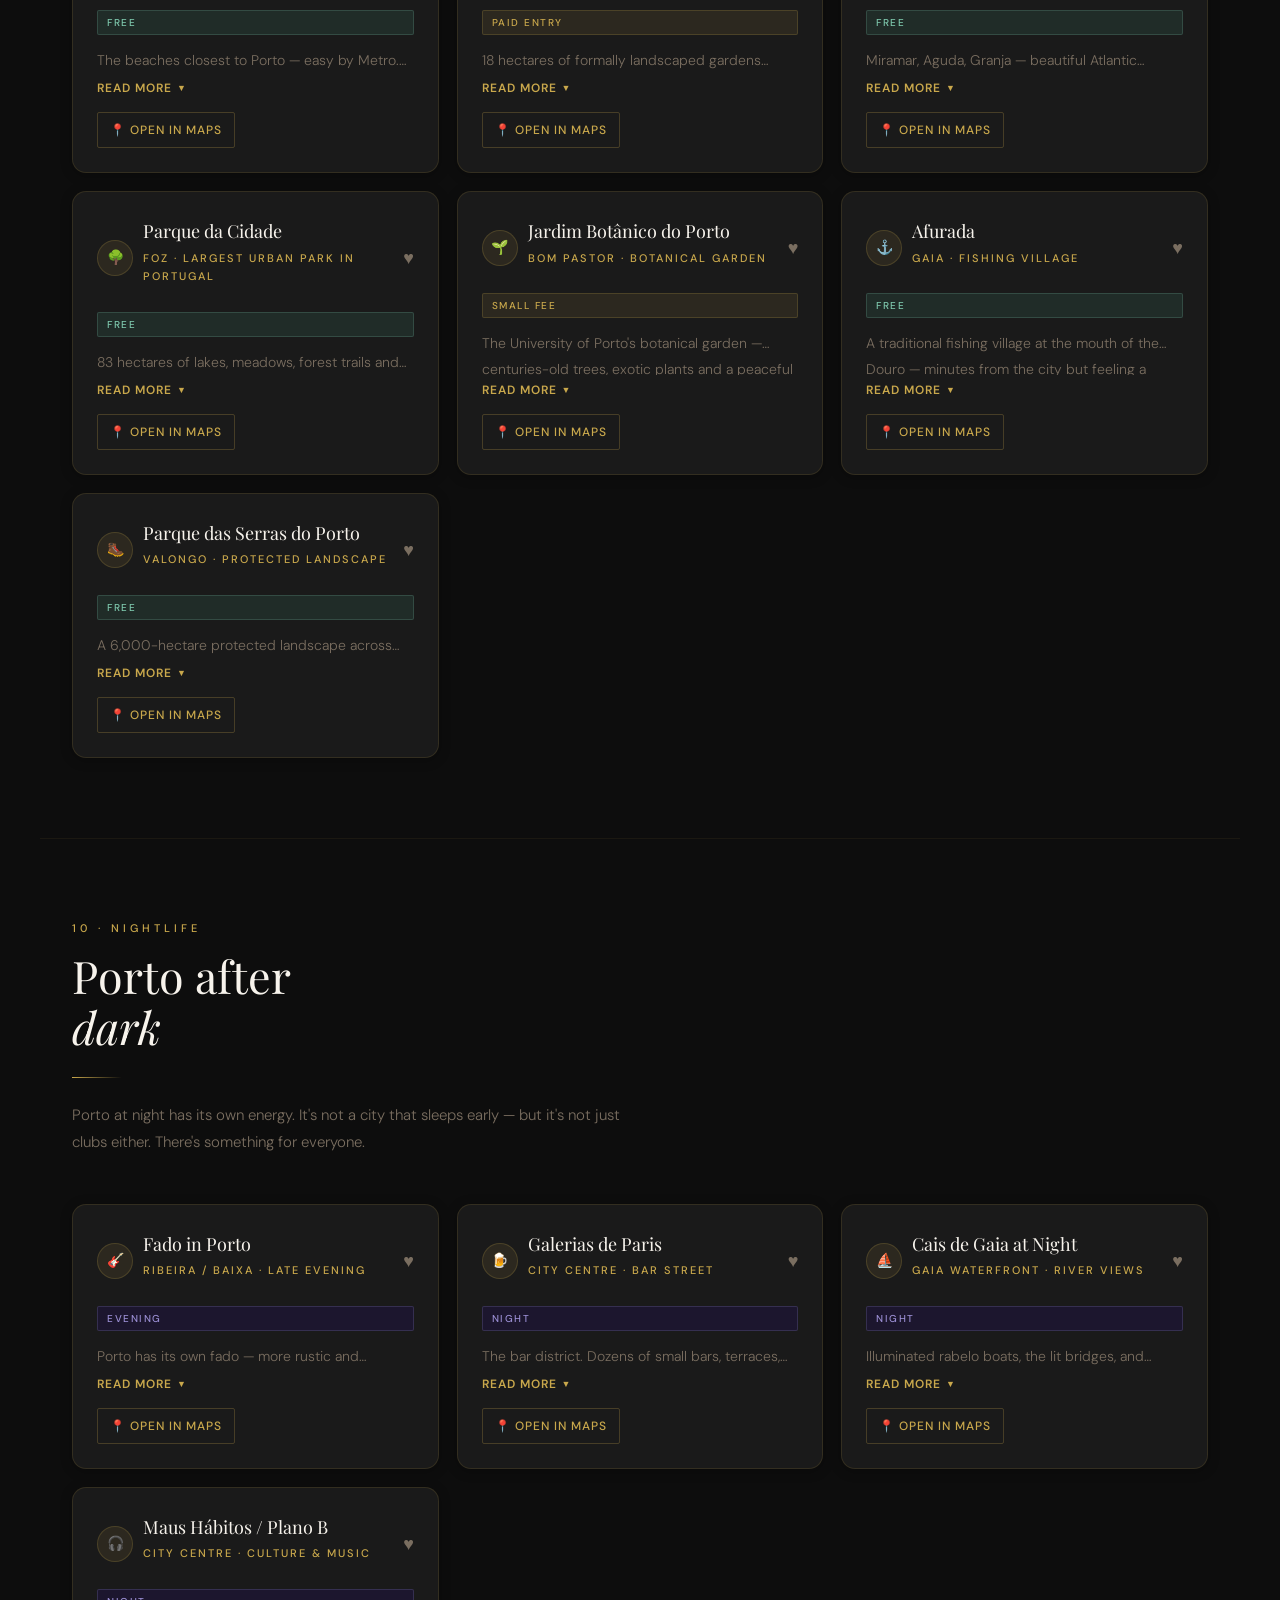
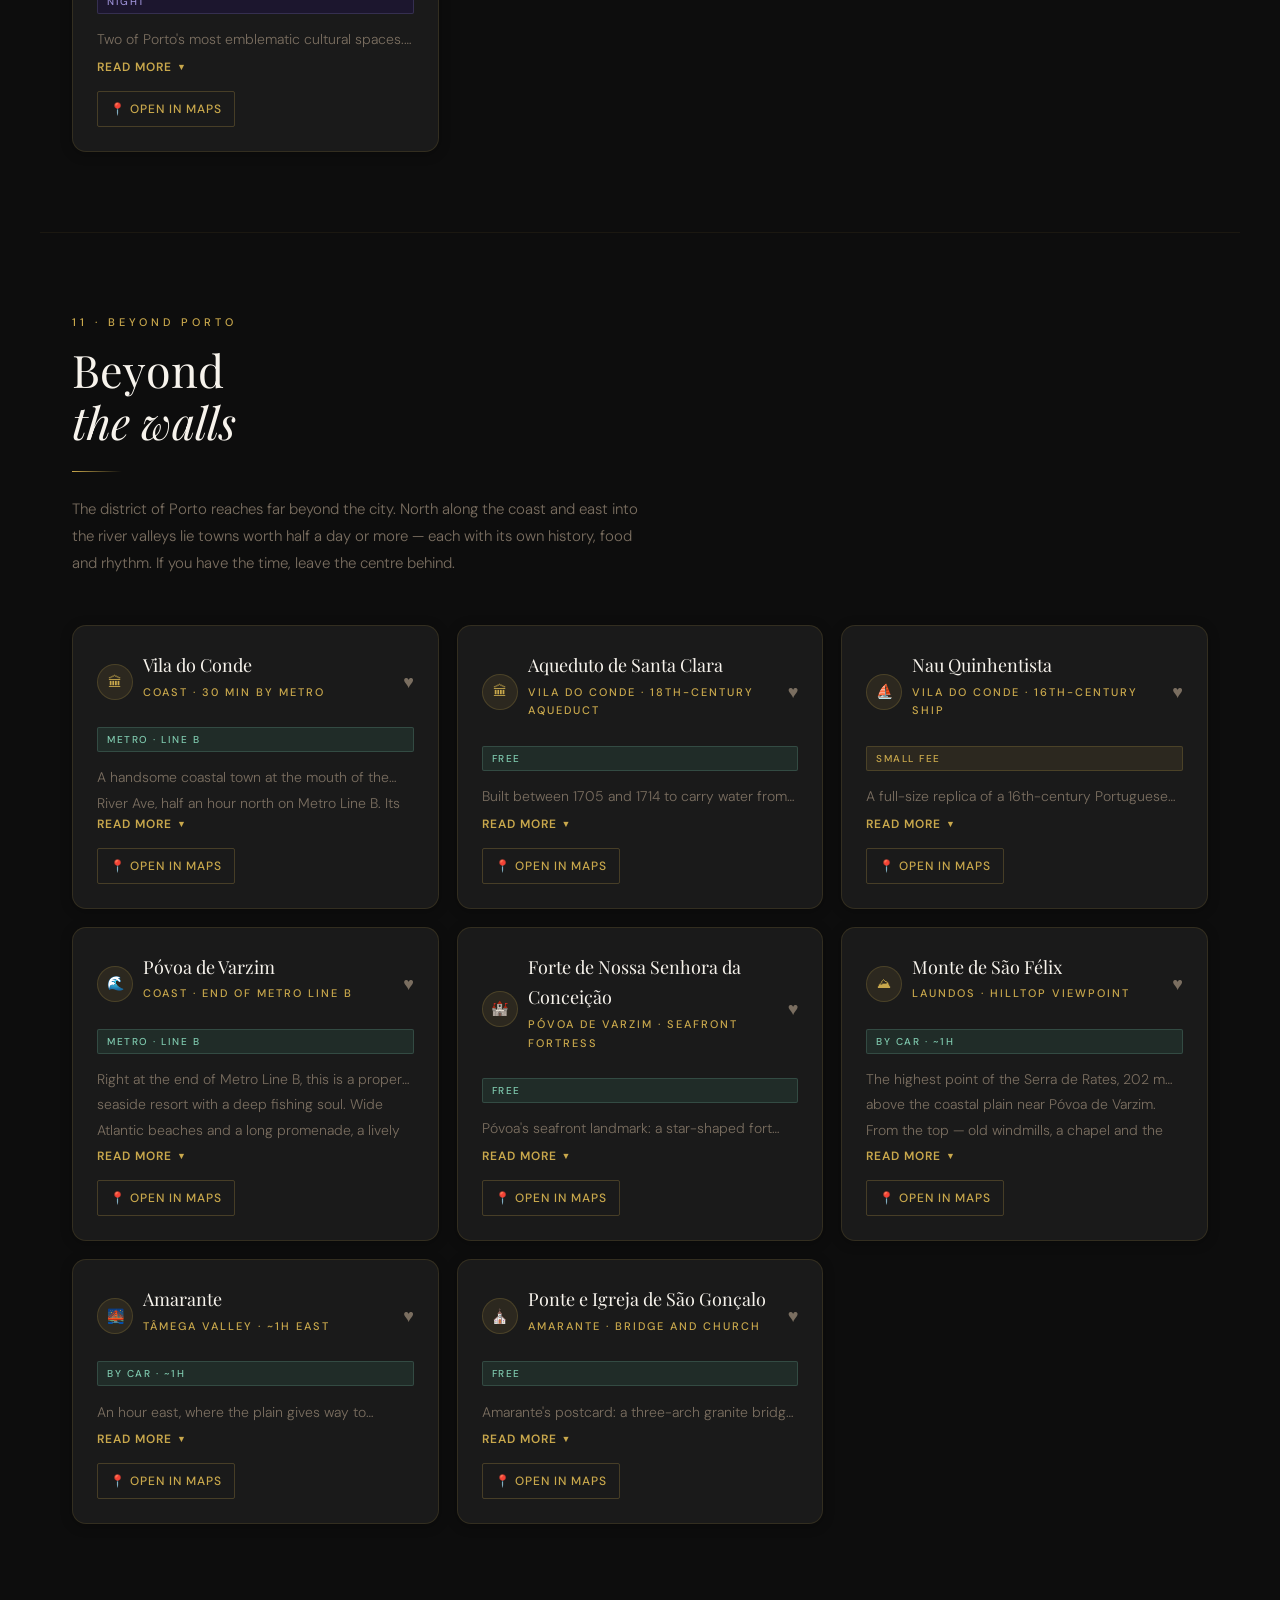
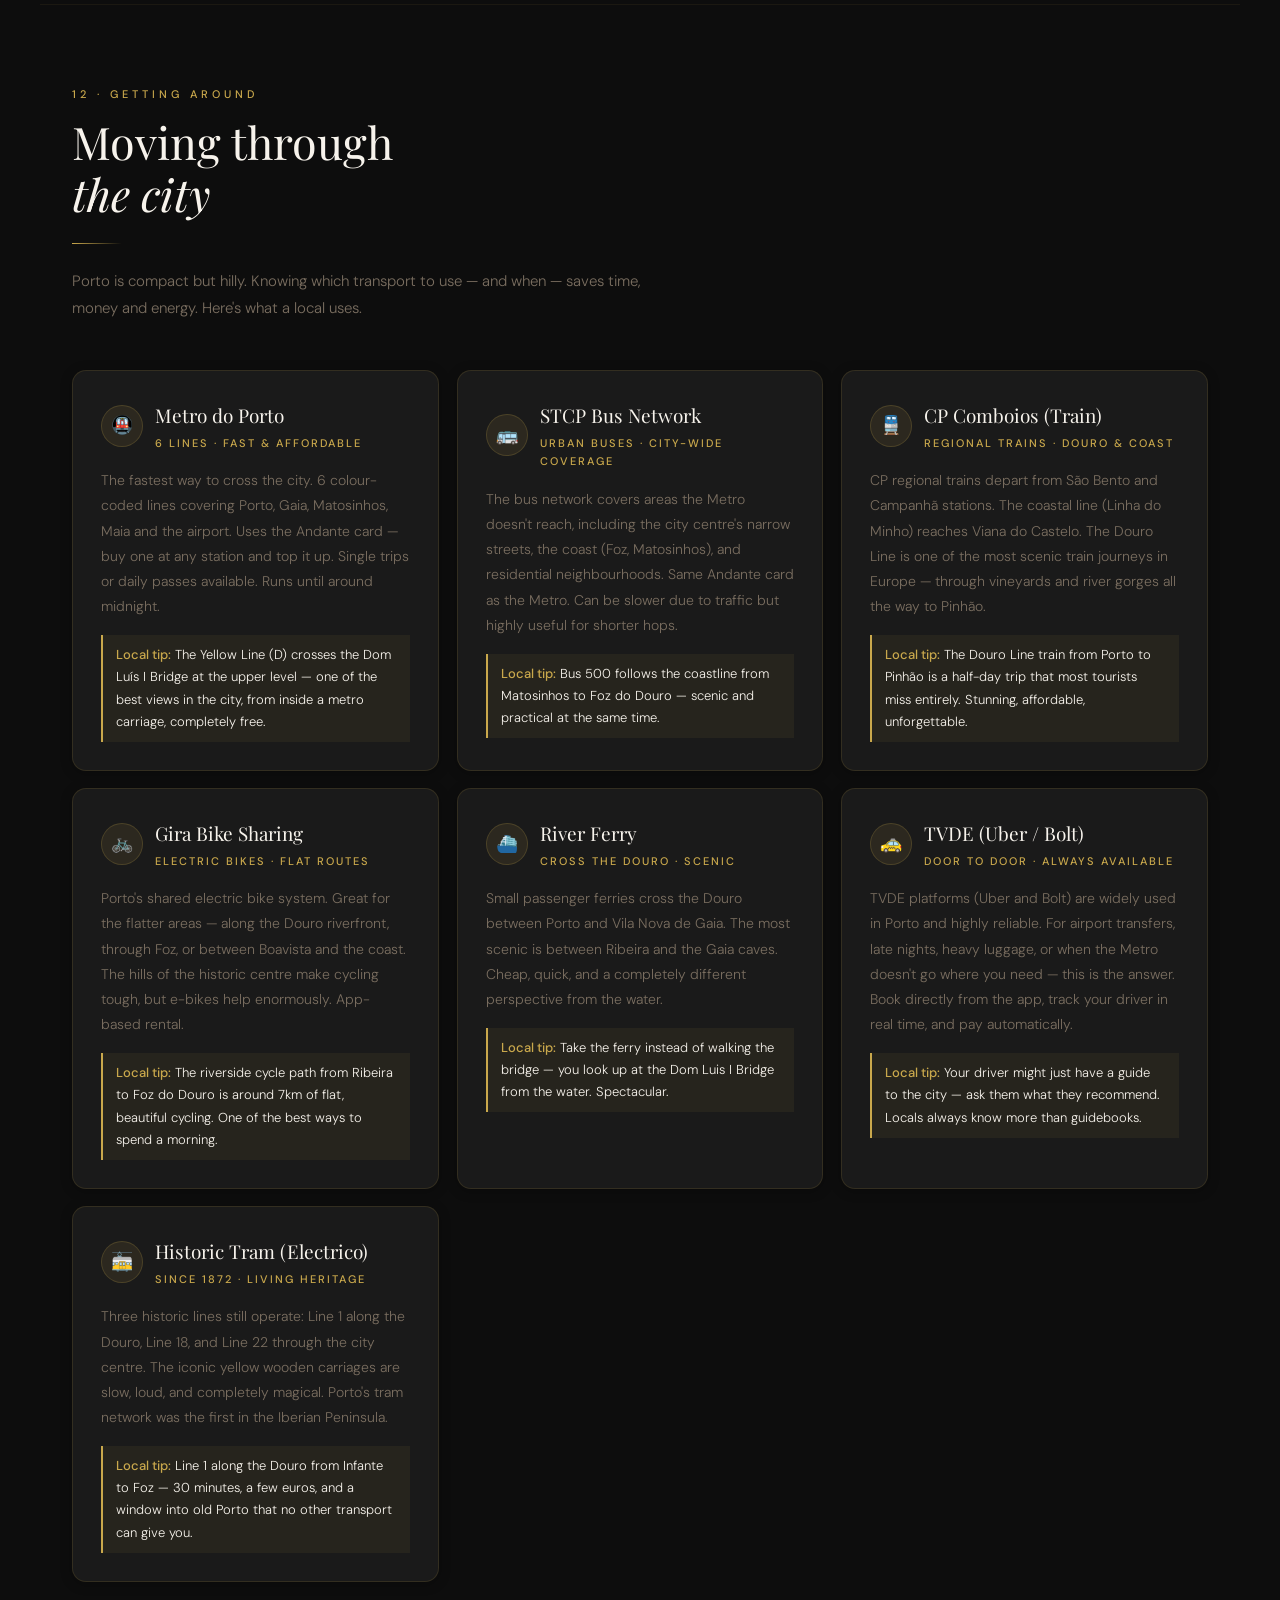
==== commit eb445d23: "Add files via upload" ====
--- a/index.html
+++ b/index.html
@@ -357,6 +357,53 @@
   #eop-map .txt{fill:#C9A84C;font-family:'Playfair Display',serif;font-style:italic;letter-spacing:.12em}
   #eop-map .small{font-family:'DM Sans',sans-serif;font-style:normal;font-size:11px;letter-spacing:.3em;fill:rgba(201,168,76,.8)}
   @media (prefers-reduced-motion:reduce){#eop-map{transform:translate(-50%,0)!important}}
+
+  /* ===== Agora no Porto — faixa de evento (São João) ===== */
+  .eop-now { max-width: 1200px; margin: 0 auto; padding: 4.5rem 2rem 1rem; }
+  .eop-now-inner { max-width: 880px; }
+  .eop-now-eyebrow { font-size: 11px; letter-spacing: 4px; text-transform: uppercase; color: #C9A84C; font-weight: 500; margin-bottom: 1.25rem; display: flex; align-items: center; gap: 12px; }
+  .eop-now-eyebrow::before { content: ''; width: 28px; height: 1px; background: #C9A84C; display: inline-block; }
+  .eop-now-card { border: 1px solid rgba(201,168,76,0.30); border-radius: 6px; overflow: hidden; background: rgba(201,168,76,0.04); }
+  .eop-now-banner { position: relative; }
+  .eop-now-banner img { width: 100%; height: 260px; object-fit: cover; display: block; }
+  .eop-now-scrim { position: absolute; inset: 0; pointer-events: none; background: linear-gradient(to bottom, rgba(13,13,13,0.18) 0%, rgba(13,13,13,0) 20%, rgba(13,13,13,0) 62%, rgba(13,13,13,1) 100%); }
+  .eop-now-badge { position: absolute; top: 16px; left: 16px; font-size: 11px; letter-spacing: 1px; text-transform: uppercase; font-weight: 500; color: #0D0D0D; background: #C9A84C; padding: 5px 12px; border-radius: 2px; }
+  .eop-now-body { position: relative; z-index: 2; background: #0D0D0D; margin-top: -4px; padding: 1.4rem 1.8rem 1.9rem; }
+  .eop-now-title { font-family: 'Playfair Display', Georgia, serif; font-size: clamp(1.8rem, 4vw, 2.6rem); font-weight: 400; color: #F7F3EC; line-height: 1.12; margin-bottom: 0.5rem; }
+  .eop-now-date { font-size: 13px; color: #C9A84C; letter-spacing: 1px; margin-bottom: 1.1rem; }
+  .eop-now-intro { font-size: 15px; color: #C9C0B2; line-height: 1.8; margin-bottom: 1.6rem; max-width: 640px; }
+  .eop-now-grid { display: grid; grid-template-columns: repeat(auto-fit, minmax(210px, 1fr)); gap: 1.1rem 1.4rem; }
+  .eop-now-cell { border-top: 1px solid rgba(201,168,76,0.22); padding-top: 0.7rem; }
+  .eop-now-cell h4 { font-size: 11px; letter-spacing: 2px; text-transform: uppercase; color: #C9A84C; font-weight: 500; margin-bottom: 0.4rem; }
+  .eop-now-cell p { font-size: 13.5px; color: #7A6E60; line-height: 1.7; }
+  .eop-now-cta { display: inline-block; margin-top: 1.6rem; font-size: 12px; letter-spacing: 1px; text-transform: uppercase; color: #C9A84C; text-decoration: none; font-weight: 500; border: 1px solid rgba(201,168,76,0.25); border-radius: 2px; padding: 8px 14px; transition: all 0.2s; }
+  .eop-now-cta:hover { background: rgba(201,168,76,0.08); }
+  .eop-now-strip { margin-top: 2.4rem; }
+  .eop-year-row { display: flex; gap: 1rem; align-items: baseline; padding: 0.8rem 0; border-top: 1px solid rgba(201,168,76,0.12); }
+  .eop-year-row:last-child { border-bottom: 1px solid rgba(201,168,76,0.12); }
+  .eop-year-mo { flex: 0 0 72px; font-size: 11px; letter-spacing: 2px; text-transform: uppercase; color: #C9A84C; }
+  .eop-year-ev { font-family: 'Playfair Display', Georgia, serif; font-size: 17px; color: #F7F3EC; }
+  .eop-year-de { font-size: 13.5px; color: #7A6E60; }
+  @media (max-width: 600px) {
+    .eop-now { padding: 3rem 1.3rem 0.5rem; }
+    .eop-now-banner img { height: 200px; }
+    .eop-now-body { padding: 1.2rem 1.2rem 1.5rem; }
+    .eop-year-row { flex-direction: column; gap: 0.2rem; }
+    .eop-year-mo { flex: none; }
+  }
+  /* ── Discreet horizontal-scroll arrows ── */
+  .hscroll-wrap { position: relative; }
+  .hscroll-arrow {
+    position: absolute; top: 50%; transform: translateY(-50%);
+    width: 34px; height: 34px; border-radius: 50%; padding: 0;
+    display: none; align-items: center; justify-content: center;
+    background: rgba(13,13,13,0.55); color: #C9A84C;
+    border: 1px solid rgba(201,168,76,0.35); cursor: pointer; z-index: 5;
+    -webkit-backdrop-filter: blur(4px); backdrop-filter: blur(4px);
+    opacity: 0.8; transition: background 0.2s, opacity 0.2s;
+  }
+  .hscroll-arrow:hover { background: rgba(13,13,13,0.82); opacity: 1; }
+  .hscroll-prev { left: 4px; } .hscroll-next { right: 4px; }
 </style>
 <link rel="preconnect" href="https://fonts.googleapis.com">
 <link rel="preconnect" href="https://fonts.gstatic.com" crossorigin>
@@ -468,6 +515,41 @@
 </nav>
 
 <!-- ══════════════════════════════════ -->
+<!-- AGORA NO PORTO · São João (faixa de evento, fora do i18n posicional) -->
+<!-- ══════════════════════════════════ -->
+<section class="eop-now" id="sao-joao">
+  <div class="eop-now-inner">
+    <div class="eop-now-eyebrow"><span class="sj-eyebrow">Now in Porto</span></div>
+    <div class="eop-now-card">
+      <div class="eop-now-banner">
+        <img class="sj-img" src="sjoao-2026.jpg" srcset="sjoao-2026-640.jpg 640w, sjoao-2026.jpg 1024w" sizes="(max-width: 920px) 100vw, 880px" width="1024" height="683" alt="São João lanterns rising over the Serra do Pilar and the Dom Luís I Bridge at night in Porto" fetchpriority="high">
+        <div class="eop-now-scrim"></div>
+        <span class="sj-badge eop-now-badge">4 days to go</span>
+      </div>
+      <div class="eop-now-body">
+        <h3 class="eop-now-title sj-title">São João do Porto</h3>
+        <p class="eop-now-date sj-date">night of 23 → 24 Jun · fireworks at midnight over the Douro · free</p>
+        <p class="eop-now-intro sj-intro">Porto's biggest night. The whole city spills into the streets with a toy hammer in hand, the air thick with grilled sardines and basil, and at midnight the sky over the Douro catches fire. This isn't a night to watch from a balcony — it's one to get down into.</p>
+        <div class="eop-now-grid">
+          <div class="eop-now-cell"><h4 class="sj-c1h">What it is</h4><p class="sj-c1b">A street party on the night of the 23rd into the 24th. Plastic hammers, basil pots, sardines, caldo verde and fireworks over the river at midnight. The 24th is a public holiday in Porto.</p></div>
+          <div class="eop-now-cell"><h4 class="sj-c2h">Worth it?</h4><p class="sj-c2b">Yes — it's the night of the year. But it's a serious crowd: bring patience, good walking shoes and zero hurry.</p></div>
+          <div class="eop-now-cell"><h4 class="sj-c3h">The local move</h4><p class="sj-c3b">Eat early, pick the Gaia bank or a high vantage point for the fireworks, and plan your way back before midnight — leaving the Ribeira is slow.</p></div>
+          <div class="eop-now-cell"><h4 class="sj-c4h">What to avoid</h4><p class="sj-c4b">The heart of the Ribeira right at fireworks time, and counting on a taxi straight after. A car in the Baixa? Forget it — buses run reinforced.</p></div>
+        </div>
+        <a class="eop-now-cta sj-cta" href="#mapa">See the viewpoints on the map →</a>
+      </div>
+    </div>
+    <div class="eop-now-strip">
+      <div class="eop-now-eyebrow"><span class="sj-year-eyebrow">The Porto year</span></div>
+      <div class="eop-year-row"><span class="eop-year-mo sj-year-mo">Jun</span><div><span class="eop-year-ev sj-year-ev">São Pedro da Afurada</span><span class="eop-year-de sj-year-de"> — across the river on the 29th. Gaia's fishing-community festa: sardines, bunting and far fewer tourists.</span></div></div>
+      <div class="eop-year-row"><span class="eop-year-mo sj-year-mo">Jul–Sep</span><div><span class="eop-year-ev sj-year-ev">Evenings on the Douro</span><span class="eop-year-de sj-year-de"> — the city slows down, the sunset stretches out and the terraces of the Ribeira and Gaia fill up.</span></div></div>
+      <div class="eop-year-row"><span class="eop-year-mo sj-year-mo">Nov</span><div><span class="eop-year-ev sj-year-ev">São Martinho</span><span class="eop-year-de sj-year-de"> — roasted chestnuts on the corner and jeropiga. The smell of the magusto says the cold is on its way.</span></div></div>
+      <div class="eop-year-row"><span class="eop-year-mo sj-year-mo">Dec</span><div><span class="eop-year-ev sj-year-ev">Christmas in Porto</span><span class="eop-year-de sj-year-de"> — lights in the Baixa, the tree on the Aliados and markets. The city turns picture-perfect.</span></div></div>
+    </div>
+  </div>
+</section>
+
+<!-- ══════════════════════════════════ -->
 <!-- 01 · HISTORY -->
 <!-- ══════════════════════════════════ -->
 <div id="historia">
@@ -1029,6 +1111,20 @@
         </div>
         <p class="card-body" data-i18n="cb5">The queen of Porto cuisine. Bread, mixed meats, ham, chouriço, melted cheese and a beer-tomato sauce poured on top. Often served with fries underneath. Heavy, indulgent, mandatory.</p>
         <div class="card-tip" data-i18n="ct5"><strong>Where to eat:</strong> Café Santiago (Rua Passos Manuel) — queue outside, worth every minute.</div>
+      </div>
+    </div>
+
+    <div class="card" id="tripas-card">
+      <div class="card-content">
+        <div class="card-icon-row">
+          <div class="card-icon-circle">🍲</div>
+          <div>
+            <div class="card-title">Tripas à Moda do Porto</div>
+            <div class="card-subtitle">The dish that named its people</div>
+          </div>
+        </div>
+        <p class="card-body tripas-body">Beef tripe slow-cooked with white beans, smoked sausage, pork and cumin, served with white rice. Legend says that in 1415 the city gave all its meat to provision the fleet sailing to conquer Ceuta and kept only the tripe — which is why locals are still called <em>tripeiros</em>, a name worn with pride. An acquired taste, but it's the city's soul on a plate.</p>
+        <div class="card-tip tripas-tip"><strong>Where to eat:</strong> the best one is a tripeiro's secret — look for a neighbourhood tasca full of regulars, not a riverfront terrace.</div>
       </div>
     </div>
 
@@ -2043,6 +2139,47 @@
 <script>
 var LANG = {"en":{"hero_sub":"The city as only a local sees it — the hidden spots, real flavours, and secrets that no guidebook will ever tell you.","scroll":"Explore","nav":["History","Culture","Views","Secrets","Markets","Food","Restaurants","Pastry","Nature","Nightlife","Beyond Porto","Transport","Map","Support"],"nums":["01 · History","02 · Culture & Architecture","03 · Viewpoints","04 · Secrets","05 · Markets & Shopping","06 · Gastronomy","07 · Restaurants","08 · Pastry & Cafés","09 · Nature & Beaches","10 · Nightlife","11 · Beyond Porto","12 · Getting Around","13 · Map"],"titles":["2000 years<br>open to the sky","The city<br><em>reinventing itself</em>","The city<br><em>from above</em>","The Porto<br><em>nobody shows you</em>","Where the city<br><em>has a pulse</em>","Eat where<br><em>locals eat</em>","Where to<br><em>sit and eat</em>","Sweet things<br><em>and old cafés</em>","Sea, river<br><em>and green</em>","Porto after<br><em>dark</em>","Beyond<br><em>the walls</em>","Moving through<br><em>the city</em>","The whole<br><em>district, mapped</em>"],"intros":["Porto is not just beautiful — it’s a living book. Roman roots, Baroque gold, and azulejo walls that tell stories most visitors walk past without reading.","Porto has always mixed the ancient and the bold. These are the spaces where the city’s creative identity lives today.","Porto is a city of hills — spectacular views at every turn. Here are the ones that truly earn the climb.","These are the places locals keep to themselves — that most tourists will never find.","From century-old stalls to modern food halls and the city’s best shopping. Markets are where the real Porto lives.","Eating in Porto is an experience on its own. Forget the pretty-fronted restaurants on the Ribeira — go where the locals go.","Hand-picked by a local. Places with soul — honest food, real atmosphere.","Porto runs on coffee and pastries — from century-old bakeries to marble-and-mirror cafés. A cimbalino, a warm pastel de nata, and you're doing it the local way.","Porto is minutes from the Atlantic Ocean, the Douro estuary and some of the greenest parks in Portugal. Most tourists never leave the historic centre — their loss.","Porto at night has its own energy. It’s not a city that sleeps early — but it’s not just clubs either.","The district of Porto reaches far beyond the city. North along the coast and east into the river valleys lie towns worth half a day or more — each with its own history, food and rhythm. If you have the time, leave the centre behind.","Porto is compact but hilly. Knowing which transport to use — and when — saves time, money and energy.","Every place in this guide, pinned on one map. Tap any marker to see what it is and open it straight in Google Maps for directions."],"don_title":"Did Porto surprise you?","don_sub":"Hi, I'm Luís Rocha — born and raised in Porto, driving its streets for the past two years. Eye of Porto grew out of the questions my passengers always asked: where to eat, what to see, where the real Porto hides. A single ride is too short to show it all, so I put it here. If it made your trip better, a small tip keeps it free and growing — and welcome to my city.","don_note":"No pressure, no obligation — just gratitude if you enjoyed it. 🙏","rev_share":"Share Your Experience","rev_sub":"Visited Porto? Used this guide? Leave a review — it helps other travellers and means a lot.","rev_btn":"★ Leave a Review","maps":"&#128205; Open in Maps","footer":"Made with local pride · Porto, Portugal","contact":"Get in touch","mbway_hint":"Open your MB WAY app and send to this number","don_card_label":"Card · Apple Pay · Google Pay","don_card_sub":"Choose any amount","don_card":"Donate by card","nav_menu":"Sections","cb":["The oldest cathedral in the city. From the staircase outside you get one of the finest views over the Ribeira. The cloisters inside are covered in blue and white azulejos worth every cent.","One of the most beautiful bookshops in the world — a spiral staircase and magnificent stained glass that inspired J.K. Rowling. Go, but avoid weekend afternoons.","20,000 azulejo tiles narrating the history of Portugal. A train station that is simultaneously a museum. Even if you catch no train at all, walk in — it’s worth every second.","The most gilded interior you will ever see — 400 kg of Baroque gold. The catacombs beneath still have bones on display. Not for everyone, but absolutely unforgettable.","One of Porto’s most photogenic facades — entirely covered in azulejos on the side wall. Standing between two churches that share a single wall, it’s an architectural curiosity unlike anything else.","The queen of Porto cuisine. Bread, mixed meats, ham, chouriço, melted cheese and a beer-tomato sauce poured on top. Often served with fries underneath. Heavy, indulgent, mandatory.","Invented in Porto in the 19th century. Flaked salt cod with potatoes, onion, olive oil and boiled egg. Pure comfort food — the dish Porto people eat when they miss home.","In Porto, coffee isn’t a ‘bica’ — ask for a cimbalino. That’s the local name and it tells them you know. Pair it with a pastel de nata from any neighbourhood bakery.","Technically produced in Vila Nova de Gaia just across the river. Sandeman, Graham’s, Ramos Pinto — guided cave tours with tastings included. Absolutely worth it.","Marinated pork in a crusty roll soaked in garlic sauce. Porto’s ultimate street food — cheap, fast and absolutely addictive.","Across the river in Gaia, this is the classic view of Porto — the Ribeira, the bridges and the full sweep of the Douro. But the round building behind you is a monument in its own right: a 16th-century Augustinian monastery whose church and cloister are both perfectly circular, unique in Portugal and UNESCO World Heritage since 1996. The terrace and its panorama are free; the church and cloister are a ticketed visit.","225 granite steps and at the top you have Porto in all 360°. The symbol of the city, built in the 18th century. At dusk the sky turns orange over the rooftops.","Magnificent gardens with views over the Douro and its mouth. Peacocks wander freely. Perfect for an unhurried walk, especially in the morning or late afternoon.","Walk down the Guindais steps — a steep descent with the Ribeira slowly opening up before you. You arrive right at the river’s edge. Better than any cable car.","The historic market par excellence — recently restored. Fruit, fish, flowers, cheeses, charcuterie. The stall ladies still call you ‘menino’ and ‘amor’.","A renovated market with restaurants and local producers. More polished than Bolhão but high quality. A great lunch stop.","The biggest shopping centre in the Porto metropolitan area. Over 300 stores, a huge food court, cinema.","Every Saturday near the Sé — stamps, coins, old azulejos, postcards, vinyl records. A living archive of the city.","The most authentic commercial street in Porto. Independent bookshops, design stores, small cafés, artists’ ateliers. No chains — everything local.","83 hectares of lakes, meadows, forest trails and open space — the largest urban park in Portugal, stretching all the way to the sea.","Miramar, Aguda, Granja — beautiful Atlantic beaches just south of Porto. Wilder and less crowded, with dramatic cliffs and traditional fishing villages.","The beaches closest to Porto — easy by Metro. Matosinhos is a surf beach with the best fresh seafood restaurants in the region right behind the sand.","The University of Porto’s botanical garden — centuries-old trees, exotic plants and a peaceful greenhouse.","The Douro estuary is a protected nature reserve where the river meets the sea. Migratory birds, salt marshes, fishing boats and total silence.","A traditional fishing village at the mouth of the Douro — minutes from the city but feeling a world away.","18 hectares of formally landscaped gardens surrounding the iconic pink Art Deco Casa de Serralves and the world-class Serralves Museum of Contemporary Art.","One of the most remarkable concert halls in Europe — designed by Rem Koolhaas, it looks like a chunk of crystal dropped from the sky.","A world-class cultural destination with seven museums covering wine, chocolate, cork, Portuguese textiles and more. Stunning views over the Douro from the terraces.","Home of FC Porto — one of Europe’s great football clubs. A match here is electric. The stadium tour is also excellent.","The heart of contemporary art in Porto. Galleries, ateliers, independent spaces. On the first Friday of each month, openings are public events with wine and the artists present.","A secret miradouro in the form of a suspended garden, with views over the Douro. Hidden behind a narrow street, locals come here in the late afternoon with a beer.","Behind the tourist Ribeira there’s a maze of medieval alleyways, hanging laundry, cats and centuries-old houses. The Porto that survived time.","Porto has its own fado — more rustic and melancholic than Lisbon’s. In small venues with low lighting, the atmosphere is completely unlike a tourist performance.","The bar district. Dozens of small bars, terraces, live music in the street. Porto warms up slowly — between 11pm and 1am is the peak.","The Gaia quayside at night has the illuminated rabelo boats, the lit bridges, and Porto’s reflection in the water.","Two of Porto’s most emblematic cultural spaces. Concerts, exhibitions, DJs, performance art. Not just clubs — spaces with curation and identity.","A tiny 17th-century chapel built on a rock in the surf at Miramar beach, south of Porto. Hexagonal, whitewashed and famously standing with its back to the sea, it's one of the most photographed spots on the whole coast — especially when the waves break around it.","A 6,000-hectare protected landscape across the hills of Valongo, Gondomar and Paredes, just east of the city. Marked trails wind past schist ridges and river valleys, trilobite fossils older than the dinosaurs, and the tunnels of what was the largest Roman gold mine in the Empire.","A handsome coastal town at the mouth of the River Ave, half an hour north on Metro Line B. Beyond a working fishing harbour and long Atlantic beaches, two sights make the trip: the great Santa Clara aqueduct and a full-size replica of a 16th-century ship, both just below — and the centuries-old convent sweets are worth saving room for.","Right at the end of Metro Line B, a proper seaside resort with a deep fishing soul: wide Atlantic beaches, a lively promenade, fresh fish everywhere and one of Portugal's classic casinos. Beside it stands the town's star-shaped seafront fort, just below. Look out, too, for the 'siglas poveiras' — the symbols local fishing families once used in place of surnames.","An hour east, where the plain gives way to mountains, Amarante drapes itself over the green River Tâmega. Its postcard — the granite bridge and church of São Gonçalo — gets its own card just below. Linger at the riverside cafés, save room for the famous convent sweets, and for a proper meal try the riverside Zé da Calçada or the hidden family table of Casa Ventura.","Porto's grand pedestrian shopping street, running about 1.5 km from Praça da Batalha uphill. International brands, Portuguese shops, buskers and street life — plus two gems: the azulejo-clad Capela das Almas and the Art Nouveau Café Majestic, opened in 1921.","A hillside garden in Gaia from 1927, right beside the upper deck of the Dom Luís I Bridge and its own metro stop. It's the most famous sunset spot in Porto — locals gather on the grass with a drink to watch the city light up across the river.","The iron double-deck bridge that defines Porto's skyline, opened in 1886 and designed by an engineer from Gustave Eiffel's school. The upper deck carries the metro and pedestrians; the lower one cars and walkers. Crossing it on foot is one of the great free experiences in the city.","The 19th-century former stock exchange, built by the city's Commercial Association on the ruins of a convent. Behind a sober granite facade hides extraordinary opulence — above all the Arab Room, a gilded Moorish-revival hall that took years to decorate. Visits are by guided tour only.","A simple, free terrace in the old Vitória quarter with one of the widest views in the centre — the Sé, the tiled rooftops, the Douro and the Dom Luís I Bridge all in one frame. It sits on private land but a sign welcomes visitors. Almost no infrastructure, just the view.","The vast 19th-century customs house on the Miragaia riverfront, designed when the river was Porto's working port. Today it's a congress and exhibition centre that also houses the Museum of Transport and Communications — and one of the city's best perspectives back onto the bridges.","A balcony over the Douro at the southern edge of Bonfim, laid out as a public promenade back in 1796. From its cliff you see four bridges at once and across to the Serra do Pilar. Half-forgotten for years, it's the heart of one of Porto's most beloved São João street parties every June.","The highest point of the Serra de Rates, 202 m above the coastal plain near Póvoa de Varzim. From the top — old windmills, a chapel and the striking Monument to the Emigrant — you get a true 360°: the Atlantic to the west, the green hills of the Minho to the east. A quiet detour few tourists ever make.","Six bridges span the Douro between Porto and Gaia, each from a different age: the railway Dona Maria Pia (1877, from Eiffel's workshop) and the double-deck Dom Luís I (1886), the soaring Arrábida (1963), and the modern São João (1991), Freixo (1995) and Infante (2003). Together they tell the city's story in iron, stone and concrete — and a seventh is already on the way: the Ponte da Ferreirinha, a metro-and-pedestrian crossing named after Dona Antónia Ferreira, the great 19th-century Port wine matriarch, expected around 2028.","Amarante's postcard: a three-arch granite bridge rebuilt in 1790 and the great church and convent of São Gonçalo rising beside it. The bridge is famous for its 14-day 'heroic defence' against Napoleon's retreating army in 1809 — cannonball scars still mark the church wall. Inside, this National Monument holds the tomb of São Gonçalo, the matchmaker saint, and the Amadeo de Souza-Cardoso museum.","Built between 1705 and 1714 to carry water from a spring in Terroso all the way to the Santa Clara convent, this is one of Portugal's great works of civil engineering — and said to have had 999 arches, the most of any aqueduct in the world. Around 5 km survive across the fields, the best-preserved stretch climbing towards the old convent. A National Monument since 1910.","A full-size replica of a 16th-century Portuguese nau, moored on the River Ave since 2007 and built in the local Samuel & Filhos shipyards using age-old techniques. Step aboard and you find the captain, pilot and crew recreated at their posts, with navigation instruments, cargo and an apothecary — a vivid window into life at sea during the Age of Discovery. Part of the Royal Customs House naval museum next door.","Póvoa's seafront landmark: a star-shaped fort with four bastions, built between 1701 and 1740 under kings Pedro II and João V to guard the fishing harbour from pirates. A small chapel from 1743 still sits inside. For most of the 20th century it was a customs-guard barracks; the town reopened it to the public in 2015, and today its parade ground and esplanades sit right beside the casino and the marina."],"ct":["<strong>Local tip:</strong> Go before 10am — at that hour it’s almost only residents passing by.","<strong>Local tip:</strong> Your entry ticket discounts off any book purchase — bring home something by a Portuguese author.","<strong>Local tip:</strong> Look up. Most people photograph the main hall and never notice the details of the ceiling.","<strong>Local tip:</strong> Combine with the Sé visit — they’re 5 minutes apart on foot.","<strong>Local tip:</strong> Best photographed from across the street in the late afternoon when the tiles glow.","<strong>Where to eat:</strong> Café Santiago (Rua Passos Manuel) — queue outside, worth every minute.","<strong>Local tip:</strong> Look for small tascas in Miragaia or Bonfim — honest prices and family recipes.","<strong>Local tip:</strong> Padaria Ribeiro (Cedofeita) or any neighbourhood bakery — you don’t need a famous one.","<strong>Local tip:</strong> Go at dusk — the light over the Douro at that hour with a glass in hand is very hard to beat.","<strong>Where to eat:</strong> Conga or Cervejaria Gazela — Porto institutions that have been doing this for decades.","<strong>Local tip:</strong> Sunset here is magic. Bring a bottle of wine and sit on the convent steps.","<strong>Local tip:</strong> Not worth it in rain — the mist covers everything. Pick a clear day.","<strong>Local tip:</strong> Explore beyond the main lawn — hidden fountains and secluded corners most tourists never find.","<strong>Local tip:</strong> Walk up from the bottom for the best photo angle — the Sé appears in the background.","<strong>Local tip:</strong> Go before 1pm — that’s when it’s alive.","<strong>Local tip:</strong> The bar at the back has Douro wines at honest prices.","<strong>Local tip:</strong> Take the Metro Line B — stops right at the door. Parking on weekends is a nightmare.","<strong>Local tip:</strong> Ask the price before showing too much interest — if they see you love it, the price goes up.","<strong>Local tip:</strong> Enter the perpendicular side streets — courtyards and murals that appear in no guidebook.","<strong>Local tip:</strong> Walk through to the beach at Foz do Douro — you exit straight onto the Atlantic.","<strong>Local tip:</strong> Visit the chapel at low tide for the best views and photographs.","<strong>Local tip:</strong> After the beach, eat grilled fish at Rua Roberto Ivens — whole grilled fish, cold beer, plastic chairs.","<strong>Local tip:</strong> The garden backs onto a magnificent historic villa. Hard to believe you’re 10 minutes from the centre.","<strong>Local tip:</strong> In autumn and winter the estuary fills with migratory birds from across Europe and Africa.","<strong>Local tip:</strong> Eat grilled fish at one of the tiny tascas — no menus, they tell you what they caught that day.","<strong>Local tip:</strong> First Sunday of each month, entry is free until 1pm — arrive early.","<strong>Local tip:</strong> Guided architectural tours are surprisingly affordable. The interiors are as extraordinary as the exterior.","<strong>Local tip:</strong> Buy a combined ticket for the museums that interest you most and spend the rest on the terraces.","<strong>Local tip:</strong> If you can, go to a game. The atmosphere in the Curva Sul is raw, loud and completely authentic.","<strong>Local tip:</strong> Go on an opening Friday — genuinely Porto, not a tourist event.","<strong>Local tip:</strong> No signage. Find ‘Rua das Virtudes’ and follow the sound of conversation.","<strong>Local tip:</strong> The streets are very steep and the ground is uneven. Comfortable shoes are non-negotiable.","<strong>Where to go:</strong> Casa da Guitarra (Av. Vímara Peres) or Café Candelabro — genuine soul, no outrageous minimum spend.","<strong>Local tip:</strong> Avoid the most prominent bars at the entrance — the best ones are on the interior streets.","<strong>Local tip:</strong> Porto Tónico — white Port wine with tonic water and lemon. Refreshing and genuinely local.","<strong>Local tip:</strong> Check the weekly programme — entry is sometimes free and unexpected things happen.","<strong>Local tip:</strong> Go at low tide and walk right up to it across the sand; at high tide the Atlantic surrounds the rock completely.","<strong>Local tip:</strong> The 'Trilho dos Romanos' in Valongo links the old gold-mine galleries — proper walking shoes and water are essential.","<strong>Local tip:</strong> On Metro Line B, get off at Santa Clara for the aqueduct, or Vila do Conde for the old town and the river.","<strong>Local tip:</strong> Pair it with Vila do Conde — they sit side by side, a stop or two apart, and make an easy day together.","<strong>Local tip:</strong> Easiest by car. Try the convent sweets at Confeitaria da Ponte — and ask the locals, with a smile, about the cheeky 'doces de São Gonçalo'.","<strong>Local tip:</strong> Step into Café Majestic for a coffee, and don't miss the tiled side wall of the Capela das Almas near Bolhão metro.","<strong>Local tip:</strong> Take metro line D to Jardim do Morro, or walk across the bridge's upper deck. Arrive before sunset to get a spot on the grass.","<strong>Local tip:</strong> Walk the upper deck towards Gaia at sunset — the view back over the Ribeira is the best free panorama in Porto.","<strong>Local tip:</strong> Book the guided tour ahead in summer, and choose one in your own language — the Arab Room is the moment everyone waits for.","<strong>Local tip:</strong> Come at sunset and bring your own drink — there's nothing sold here, which is exactly why locals love it.","<strong>Local tip:</strong> Check what's on before you go — the building shines most during a temporary exhibition or festival, when its huge halls open up.","<strong>Local tip:</strong> Skip the crowded Ribeira viewpoints and come here at dusk — and if you're in town on São João night, this is where the real party is.","<strong>Local tip:</strong> Go by car and pair it with the beaches of Póvoa or Vila do Conde — and time it for late afternoon, when the light over the ocean is at its best.","<strong>Local tip:</strong> The classic way to see them is the 'Six Bridges Cruise' — a short boat trip up and down the river. Or walk the upper deck of the Dom Luís I at sunset for the best free view of them all.","<strong>Local tip:</strong> Touch the statue above the saint's tomb — tradition says the single will find a spouse within the year. Then try the cheeky 'doces de São Gonçalo' nearby.","<strong>Local tip:</strong> On Metro Line B, get off at Santa Clara — the arches rise right by the station, best photographed in late-afternoon light.","<strong>Local tip:</strong> Open Tuesday to Sunday, 10am–6pm (last entry 5:15pm), closed Mondays. Combine it with the aqueduct and the old town for a half-day in Vila do Conde.","<strong>Local tip:</strong> Usually only the outside and the courtyard are open — pair the visit with a walk along the seafront and a plate of fresh fish at the harbour."],"tb":["The fastest way to cross the city. 6 colour-coded lines covering Porto, Gaia, Matosinhos, Maia and the airport. Buy an Andante card at any station. Runs until around midnight.","The bus network covers areas the Metro doesn’t reach, including narrow city centre streets, the coast and residential neighbourhoods. Same Andante card as the Metro.","CP regional trains depart from São Bento and Campanhã stations. The Douro Line is one of the most scenic train journeys in Europe — through vineyards and river gorges all the way to Pinhão.","Porto’s shared electric bike system. Great for the flatter areas — along the Douro riverfront, through Foz, or between Boavista and the coast. App-based rental.","Small passenger ferries cross the Douro between Porto and Vila Nova de Gaia. The most scenic is between Ribeira and the Gaia caves. Cheap, quick, and a completely different perspective from the water.","TVDE platforms (Uber and Bolt) are widely used in Porto and highly reliable. For airport transfers, late nights, heavy luggage, or when the Metro doesn’t go where you need.","","Three historic lines still operate: Line 1 along the Douro, Line 18, and Line 22 through the city centre. The iconic yellow wooden carriages are slow, loud and completely magical."],"tt":["<strong>Local tip:</strong> The Yellow Line (D) crosses the Dom Luís I Bridge at the upper level — one of the best views in the city, from inside a metro carriage, completely free.","<strong>Local tip:</strong> Bus 500 follows the coastline from Matosinhos to Foz do Douro — scenic and practical.","<strong>Local tip:</strong> The Douro Line train from Porto to Pinhão is a half-day trip that most tourists miss entirely. Stunning, affordable, unforgettable.","<strong>Local tip:</strong> The riverside cycle path from Ribeira to Foz do Douro is around 7km of flat, beautiful cycling.","<strong>Local tip:</strong> Take the ferry instead of walking the bridge — you look up at the Dom Luís I Bridge from the water. Spectacular.","<strong>Local tip:</strong> Your driver might just have a guide to the city — ask them what they recommend.","","<strong>Local tip:</strong> Line 1 along the Douro riverfront from Infante to Foz — 30 minutes, a few euros, and a window into old Porto."]},"pt":{"hero_sub":"A cidade como só um local a conhece — os sítios escondidos, os sabores reais e os segredos que nenhum guia te conta.","scroll":"Explorar","nav":["História","Cultura","Miradouros","Segredos","Mercados","Gastronomia","Restaurantes","Pastelarias","Natureza","Noite","Fora do Porto","Transportes","Mapa","Apoiar"],"nums":["01 · História","02 · Cultura e Arquitetura","03 · Miradouros","04 · Segredos","05 · Mercados e Compras","06 · Gastronomia","07 · Restaurantes","08 · Pastelarias e Cafés","09 · Natureza e Praias","10 · Vida Noturna","11 · Para Lá do Porto","12 · Como Andar","13 · Mapa"],"titles":["2000 anos<br>a céu aberto","A cidade<br><em>a reinventar-se</em>","A cidade<br><em>lá de cima</em>","O Porto que<br><em>ninguém te mostra</em>","Onde a cidade<br><em>tem pulso</em>","Come onde<br><em>os locais comem</em>","Onde<br><em>sentar e comer</em>","Doçaria<br><em>e cafés antigos</em>","Mar, rio<br><em>e verde</em>","O Porto<br><em>à noite</em>","Para lá<br><em>das muralhas</em>","Mover-se<br><em>pela cidade</em>","Todo o<br><em>distrito, no mapa</em>"],"intros":["O Porto não é só bonito — é um livro vivo. Raízes romanas, ouro barroco e azulejos que contam histórias que a maioria dos visitantes passa sem ler.","O Porto sempre misturou o antigo e o ousado. Estes são os espaços onde a identidade criativa da cidade vive hoje.","O Porto é uma cidade de colinas — vistas espetaculares a cada esquina. Estes são os que valem mesmo a subida.","Estes são os sítios que os locais guardam para si — que a maioria dos turistas nunca vai encontrar.","De bancas centenárias a mercados modernos e o melhor centro comercial da cidade.","Comer no Porto é uma experiência à parte. Esquece os restaurantes de fachada bonita na Ribeira — vai onde os locais vão.","Escolhidos por um local. Sítios com alma — comida honesta, ambiente autêntico.","O Porto move-se a café e doçaria — de padarias centenárias a cafés de mármore e espelhos. Um cimbalino, um pastel de nata quente, e estás a fazê-lo à maneira local.","O Porto está a minutos do Oceano Atlântico, do estuário do Douro e dos parques mais verdes de Portugal.","O Porto à noite tem uma energia própria. Não é uma cidade que adormece cedo — mas também não é só discotecas.","O distrito do Porto vai muito além da cidade. A norte, ao longo da costa, e a nascente, pelos vales dos rios, há terras que valem meio dia ou mais — cada uma com a sua história, comida e ritmo. Se tiveres tempo, deixa o centro para trás.","O Porto é compacto mas acidentado. Saber que transporte usar — e quando — poupa tempo, dinheiro e energia.","Todos os locais deste guia, marcados num só mapa. Toca em qualquer pin para veres o que é e abri-lo diretamente no Google Maps para chegares lá."],"don_title":"O Porto surpreendeu-te?","don_sub":"Olá, sou o Luís Rocha — nascido e criado no Porto, há dois anos a conduzir pelas suas ruas. O Eye of Porto nasceu das perguntas que os meus passageiros faziam sempre: onde comer, o que ver, onde se esconde o Porto verdadeiro. Uma viagem é curta demais para mostrar tudo, por isso pus tudo aqui. Se te ajudou, um pequeno gesto mantém isto gratuito e a crescer — e bem-vindo à minha cidade.","don_note":"Sem pressão, sem obrigação — apenas gratidão se gostaste. 🙏","rev_share":"Partilha a Tua Experiência","rev_sub":"Estiveste no Porto? Usaste este guia? Deixa uma avaliação.","rev_btn":"★ Deixar Avaliação","maps":"&#128205; Ver no Maps","footer":"Feito com orgulho local · Porto, Portugal","contact":"Entra em contacto","mbway_hint":"Abre a app MB WAY e envia para este número","don_card_label":"Cartão · Apple Pay · Google Pay","don_card_sub":"Escolhe o valor","don_card":"Doar com cartão","nav_menu":"Secções","cb":["A catedral mais antiga da cidade. Da escadaria exterior tem uma das melhores vistas sobre a Ribeira. Os claustros interiores estão cobertos de azulejos azuis e brancos que valem cada cêntimo.","Uma das mais belas livrarias do mundo — uma escada em espiral e vitrais magníficos que inspiraram J.K. Rowling. Vai, mas evita as tardes de fim de semana.","20.000 azulejos que narram a história de Portugal. Uma estação de comboios que é simultaneamente um museu. Mesmo que não apanhes nenhum comboio, entra.","O interior mais dourado que vás ver — 400 kg de ouro barroco. As catacumbas por baixo ainda têm ossos à vista. Não é para toda a gente, mas absolutamente inesquecível.","Uma das fachadas mais fotogénicas do Porto — totalmente coberta em azulejos na parede lateral. Encaixada entre duas igrejas que partilham uma única parede.","A rainha da gastronomia portuense. Pão, carnes variadas, fiambre, chourico, queijo derretido e um molho de cerveja-tomate por cima. Pesada, indulgente, obrigatória.","Inventado no Porto no século XIX. Bacalhau lascado com batatas, cebola, azeite e ovo cozido. Comida reconfortante pura.","No Porto, o café não é uma bica — pede um cimbalino. É o nome local. Combina-o com um pastel de nata de qualquer padaria do bairro.","Tecnicamente produzido em Vila Nova de Gaia. As grandes casas oferecem visitas guiadas às caves com provas incluídas.","Costeleta de porco marinada num pão estaladiço, embebido num molho de alho. O street food por excelência do Porto — barato, rápido e absolutamente viciante.","Do outro lado do rio, em Gaia, esta é a vista clássica do Porto — a Ribeira, as pontes e todo o curso do Douro. Mas o edifício redondo nas tuas costas é um monumento por direito próprio: um mosteiro agostinho do século XVI cuja igreja e claustro são ambos perfeitamente circulares, caso único em Portugal e Património Mundial da UNESCO desde 1996. O terraço e o panorama são gratuitos; a igreja e o claustro são visita paga.","225 degraus de granito e no topo tens o Porto a 360°. O símbolo da cidade, construído no século XVIII.","Jardins magníficos com vistas sobre o Douro e a sua foz. Os pavões passeiam livremente.","Desce as escadas do Guindais — uma descida íngreme com a Ribeira a abrir-se gradualmente à tua frente. Chegas mesmo à beira do rio.","O mercado histórico por excelência — recentemente restaurado. Fruta, peixe, flores, queijos, enchidos. As senhoras das bancas ainda te chamam menino e amor.","Um mercado renovado com restaurantes e produtores locais. Mais polido que o Bolhão mas de alta qualidade.","O maior centro comercial da área metropolitana do Porto. Mais de 300 lojas, enorme praça de alimentação, cinema.","Todos os sábados perto da Sé — selos, moedas, azulejos antigos, postais, vinis. Um arquivo vivo da cidade.","A rua comercial mais autêntica do Porto. Livrarias independentes, lojas de design, pequenos cafés, ateliers de artistas. Sem cadeias — tudo local.","83 hectares de lagos, prados, trilhos florestais e espaço aberto — o maior parque urbano de Portugal, que se estende até ao mar.","Miramar, Aguda, Granja — belas praias atlânticas a sul do Porto. Mais selvagens e menos lotadas, com falécias dramáticas e aldeias piscatórias tradicionais.","As praias mais próximas do Porto — fáceis de chegar de Metro. Matosinhos é uma praia de surf com os melhores restaurantes de peixe fresco da região mesmo atrás da areia.","O jardim botânico da Universidade do Porto — árvores centenárias, plantas exóticas e uma estufa tranquila.","O estuário do Douro é uma reserva natural protegida onde o rio encontra o mar. Aves migratórias, sapais, barcos de pesca e silêncio total.","Uma aldeia piscatória tradicional na foz do Douro — a minutos da cidade mas parecendo um mundo à parte.","18 hectares de jardins formalmente ajardinados em torno da icónica Casa de Serralves Art Déco cor-de-rosa e do Museu de Arte Contemporânea de Serralves.","Uma das salas de concertos mais notáveis da Europa — projetada por Rem Koolhaas, parece um cristal gigante largado do céu.","Um destino cultural de classe mundial com sete museus sobre vinho, chocolate, cortiça, têxteis portugueses e muito mais.","A casa do FC Porto — um dos grandes clubes de futebol da Europa. Um jogo aqui é elétrico.","O coração da arte contemporânea no Porto. Galerias, ateliers, espaços independentes. Na primeira sexta-feira de cada mês, as inaugurações são eventos públicos.","Um miradouro secreto em forma de jardim suspenso, com vistas sobre o Douro. Escondido atrás de uma rua estreita, os portuenses vêm cá ao fim da tarde com uma cerveja.","Atrás da Ribeira turística existe um labirinto de ruelas medievais, roupa estendida, gatos e casas com séculos. O Porto que sobreviveu ao tempo.","O Porto tem o seu próprio fado — mais rústico e melancólico que o de Lisboa. Em pequenos locais com luz baixa, a atmosfera é completamente diferente.","O bairro dos bares. Dezenas de bares pequenos, esplanadas, música ao vivo na rua. O Porto aquece lentamente — entre as 23h e a 1h é o pico.","O cais de Gaia à noite tem os barcos rabelo iluminados, as pontes acesas e o reflexo do Porto na água.","Dois dos espaços culturais mais emblemáticos do Porto. Concertos, exposições, DJs, performance art. Não são apenas discotecas.","Uma pequena capela do século XVII erguida sobre um rochedo, em pleno areal da praia de Miramar, a sul do Porto. Hexagonal, caiada de branco e famosa por estar de costas para o mar, é um dos sítios mais fotografados de toda a costa — sobretudo quando as ondas rebentam à sua volta.","Uma paisagem protegida de 6 000 hectares pelas serras de Valongo, Gondomar e Paredes, a nascente da cidade. Trilhos sinalizados serpenteiam por cumeadas de xisto e vales de rios, fósseis de trilobites mais antigos que os dinossauros e as galerias daquela que foi a maior mina de ouro romana do Império.","Uma bonita vila costeira na foz do rio Ave, a meia hora a norte pela Linha B do Metro. Para além do porto de pesca ativo e das longas praias atlânticas, dois pontos justificam a viagem: o imponente aqueduto de Santa Clara e uma réplica à escala real de uma nau do século XVI, ambos já a seguir — e vale guardar espaço para a doçaria conventual com séculos.","Mesmo no fim da Linha B do Metro, uma estância balnear a sério, com uma alma piscatória profunda: praias atlânticas amplas, um passeio marítimo animado, peixe fresco por todo o lado e um dos casinos clássicos de Portugal. Ao lado ergue-se o forte em estrela da frente de mar, já a seguir. Repara também nas 'siglas poveiras' — os símbolos que as famílias de pescadores usavam em vez de apelidos.","A uma hora a nascente, onde a planície dá lugar à montanha, Amarante debruça-se sobre o verde rio Tâmega. O seu postal — a ponte e a igreja de granito de São Gonçalo — tem card própria já a seguir. Demora-te nos cafés à beira-rio, guarda espaço para a famosa doçaria conventual e, para uma refeição a sério, prova o Zé da Calçada, sobre o rio, ou a mesa familiar e escondida da Casa Ventura.","A grande rua comercial pedonal do Porto, com cerca de 1,5 km a partir da Praça da Batalha. Marcas internacionais, lojas portuguesas, artistas de rua e muita vida — e duas joias: a Capela das Almas, revestida a azulejo, e o Café Majestic, Arte Nova, aberto em 1921.","Um jardim na encosta de Gaia, de 1927, mesmo ao lado do tabuleiro superior da Ponte Dom Luís I e da sua própria estação de metro. É o sítio de pôr do sol mais famoso do Porto — os locais juntam-se na relva com uma bebida a ver a cidade acender-se do outro lado do rio.","A ponte de ferro de dois tabuleiros que define a silhueta do Porto, inaugurada em 1886 e projetada por um engenheiro da escola de Gustave Eiffel. O tabuleiro superior leva o metro e os peões; o inferior, carros e gente a pé. Atravessá-la a pé é uma das grandes experiências gratuitas da cidade.","A antiga bolsa de valores do século XIX, construída pela Associação Comercial sobre as ruínas de um convento. Por trás de uma fachada sóbria de granito esconde-se uma opulência extraordinária — sobretudo o Salão Árabe, uma sala dourada de inspiração mourisca que demorou anos a decorar. As visitas são só com guia.","Um terraço simples e gratuito no antigo bairro da Vitória, com uma das vistas mais amplas do centro — a Sé, os telhados, o Douro e a Ponte Luís I tudo no mesmo enquadramento. Fica em terreno privado, mas há um aviso a dar as boas-vindas a quem visita. Quase sem infraestrutura, só a vista.","A imensa alfândega do século XIX na frente ribeirinha de Miragaia, projetada quando o rio ainda era o porto de trabalho da cidade. Hoje é um centro de congressos e exposições que acolhe também o Museu dos Transportes e Comunicações — e uma das melhores perspetivas da cidade sobre as pontes.","Uma varanda sobre o Douro no extremo sul do Bonfim, desenhada como passeio público já em 1796. Do alto da escarpa vês quatro pontes ao mesmo tempo e, em frente, a Serra do Pilar. Meio esquecida durante anos, é o coração de um dos arraiais de São João mais queridos do Porto, todos os anos em junho.","O ponto mais alto da Serra de Rates, 202 m acima da planície litoral, junto à Póvoa de Varzim. Lá de cima — com moinhos antigos, uma capela e o impressionante Monumento ao Emigrante — tens um verdadeiro 360°: o Atlântico a poente, as colinas verdes do Minho a nascente. Um desvio tranquilo que poucos turistas fazem.","Seis pontes atravessam o Douro entre o Porto e Gaia, cada uma de uma época: a ferroviária Dona Maria Pia (1877, saída da oficina de Eiffel) e a Dom Luís I de dois tabuleiros (1886), a imponente Arrábida (1963) e as modernas São João (1991), Freixo (1995) e Infante (2003). Juntas contam a história da cidade em ferro, pedra e betão — e uma sétima já vem a caminho: a Ponte da Ferreirinha, uma travessia de metro e peões com o nome de Dona Antónia Ferreira, a grande matriarca do Vinho do Porto do século XIX, prevista para cerca de 2028.","O postal de Amarante: uma ponte de granito de três arcos, reconstruída em 1790, e a grande igreja e convento de São Gonçalo a erguer-se ao lado. A ponte é célebre pela 'heroica defesa' de 14 dias contra o exército de Napoleão em retirada, em 1809 — ainda há marcas de balas de canhão na parede da igreja. Lá dentro, este Monumento Nacional guarda o túmulo de São Gonçalo, o santo casamenteiro, e o museu Amadeo de Souza-Cardoso.","Construído entre 1705 e 1714 para levar a água de uma nascente em Terroso até ao convento de Santa Clara, é uma das grandes obras de engenharia civil de Portugal — e dizem ter tido 999 arcos, o maior número de qualquer aqueduto do mundo. Subsistem cerca de 5 km pelos campos, sendo o troço melhor conservado o que sobe em direção ao antigo convento. Monumento Nacional desde 1910.","Uma réplica à escala real de uma nau portuguesa do século XVI, fundeada no rio Ave desde 2007 e construída nos estaleiros locais Samuel & Filhos com técnicas ancestrais. A bordo encontras o capitão, o piloto e a tripulação recriados nos seus postos, com instrumentos de navegação, mercadorias e uma botica — uma janela viva para a vida no mar na Era dos Descobrimentos. Faz parte do museu naval da Alfândega Régia, ali ao lado.","O ex-líbris da frente de mar da Póvoa: um forte em estrela com quatro baluartes, construído entre 1701 e 1740, nos reinados de D. Pedro II e D. João V, para defender o porto de pesca dos piratas. Lá dentro mantém-se uma pequena capela de 1743. Durante boa parte do século XX foi quartel da Guarda Fiscal; a vila reabriu-o ao público em 2015 e hoje a praça de armas e as esplanadas ficam mesmo ao lado do casino e da marina."],"ct":["<strong>Dica local:</strong> Vai antes das 10h — a essa hora são quase só residentes a passar.","<strong>Dica local:</strong> O teu bilhete desconta numa compra de livro — leva algo de um autor português.","<strong>Dica local:</strong> Olha para cima. A maioria fotografa o átrio principal e nunca repara nos detalhes do teto.","<strong>Dica local:</strong> Combina com a visita à Sé — estão a 5 minutos a pé.","<strong>Dica local:</strong> A melhor foto da parede de azulejos é do outro lado da rua com a luz do fim de tarde.","<strong>Onde comer:</strong> Café Santiago (Rua Passos Manuel) — fila lá fora, mas vale cada minuto.","<strong>Dica local:</strong> Procura pequenas tascas em Miragaia ou Bonfim — preços honestos e receitas de família.","<strong>Dica local:</strong> Padaria Ribeiro (Cedofeita) ou qualquer padaria do bairro.","<strong>Dica local:</strong> Vai ao entardecer — a luz sobre o Douro nessa hora com um copo na mão é difícil de bater.","<strong>Onde comer:</strong> Conga ou Cervejaria Gazela — instituições portuenses.","<strong>Dica local:</strong> O pôr do sol aqui é mágico. Leva uma garrafa de vinho e senta-te nos degraus do convento.","<strong>Dica local:</strong> Não vale a pena com chuva — a névoa cobre tudo. Escolhe um dia limpo.","<strong>Dica local:</strong> Explora para além do relvado principal — fontes escondidas e recantos que a maioria não encontra.","<strong>Dica local:</strong> Sobe de baixo para o melhor ângulo de foto — a Sé aparece ao fundo.","<strong>Dica local:</strong> Vai antes da 1h — é quando está animado.","<strong>Dica local:</strong> O bar no fundo tem vinhos do Douro a preços honestos.","<strong>Dica local:</strong> Apanha o Metro Linha B — para mesmo à porta. Estacionar ao fim de semana é um pesadelo.","<strong>Dica local:</strong> Pede o preço antes de mostrar demasiado interesse.","<strong>Dica local:</strong> Entra nas ruas transversais — pátios e murais que não aparecem em nenhum guia.","<strong>Dica local:</strong> Atravessa o parque até à praia de Foz do Douro — saís diretamente para o Atlântico.","<strong>Dica local:</strong> Visita a capela na maré baixa para as melhores vistas e fotografias.","<strong>Dica local:</strong> Depois da praia, come peixe grelhado na Rua Roberto Ivens — peixe inteiro, cerveja fria, cadeiras de plástico.","<strong>Dica local:</strong> O jardim tem por trás uma magnífica quinta histórica. Difícil de acreditar que estás a 10 minutos do centro.","<strong>Dica local:</strong> No outono e inverno o estuário enche-se de aves migratórias vindas de toda a Europa e África.","<strong>Dica local:</strong> Come peixe grelhado numa das pequenas tascas — sem menus, dizem-te o que pescaram nesse dia.","<strong>Dica local:</strong> No primeiro domingo de cada mês, a entrada é gratuita até à 1h — chega cedo.","<strong>Dica local:</strong> As visitas guiadas de arquitetura são surpreendentemente acessíveis.","<strong>Dica local:</strong> Compra um bilhete combinado para os museus que mais te interessam.","<strong>Dica local:</strong> Se puderes, vai a um jogo. A atmosfera na Curva Sul é crua, barulhenta e completamente autêntica.","<strong>Dica local:</strong> Vai numa sexta de inauguração — genuinamente português, não é um evento turístico.","<strong>Dica local:</strong> Sem sinalização. Encontra a Rua das Virtudes e segue o som da conversa.","<strong>Dica local:</strong> As ruas são muito íngremes e o piso é irregular. Sapatos confortáveis são obrigatórios.","<strong>Onde ir:</strong> Casa da Guitarra (Av. Vímara Peres) ou Café Candelabro — alma genína, sem consumo mínimo exagerado.","<strong>Dica local:</strong> Evita os bares mais proeminentes na entrada — os melhores estão nas ruas interiores.","<strong>Dica local:</strong> Porto Tónico — vinho do Porto branco com água tónica e limão. Refrescante e genuinamente local.","<strong>Dica local:</strong> Consulta a programação semanal — a entrada é por vezes gratuita.","<strong>Dica local:</strong> Vai na maré baixa e chega-te a ela pelo areal; na maré cheia o Atlântico rodeia o rochedo por completo.","<strong>Dica local:</strong> O 'Trilho dos Romanos', em Valongo, liga as antigas galerias das minas de ouro — sapatos de caminhada e água são essenciais.","<strong>Dica local:</strong> Na Linha B do Metro, sai em Santa Clara para o aqueduto, ou em Vila do Conde para o centro histórico e o rio.","<strong>Dica local:</strong> Combina-a com Vila do Conde — ficam lado a lado, a uma ou duas paragens de distância, e dão um dia inteiro fácil.","<strong>Dica local:</strong> Mais fácil de carro. Prova a doçaria conventual na Confeitaria da Ponte — e pergunta aos locais, com um sorriso, pelos atrevidos 'doces de São Gonçalo'.","<strong>Dica local:</strong> Entra no Café Majestic para um café e não percas a parede de azulejos da Capela das Almas, junto ao metro do Bolhão.","<strong>Dica local:</strong> Apanha a linha D do metro até ao Jardim do Morro, ou atravessa o tabuleiro superior da ponte a pé. Chega antes do pôr do sol para apanhar lugar na relva.","<strong>Dica local:</strong> Faz o tabuleiro superior em direção a Gaia ao pôr do sol — a vista de volta sobre a Ribeira é o melhor panorama gratuito do Porto.","<strong>Dica local:</strong> No verão, reserva a visita guiada com antecedência e escolhe-a na tua língua — o Salão Árabe é o momento que todos esperam.","<strong>Dica local:</strong> Vem ao pôr do sol e traz a tua bebida — aqui não se vende nada, e é precisamente por isso que os locais gostam.","<strong>Dica local:</strong> Vê a programação antes de ir — o edifício brilha mais durante uma exposição temporária ou festival, quando os grandes salões se abrem.","<strong>Dica local:</strong> Foge dos miradouros cheios da Ribeira e vem aqui ao entardecer — e se estiveres na cidade na noite de São João, é aqui que está o verdadeiro arraial.","<strong>Dica local:</strong> Vai de carro e combina com as praias da Póvoa ou de Vila do Conde — e calcula para o fim da tarde, quando a luz sobre o mar está no seu melhor.","<strong>Dica local:</strong> A forma clássica de as ver é o 'Cruzeiro das Seis Pontes' — um curto passeio de barco rio acima e rio abaixo. Ou percorre o tabuleiro superior da Dom Luís I ao pôr do sol para a melhor vista gratuita de todas.","<strong>Dica local:</strong> Toca na imagem por cima do túmulo do santo — diz a tradição que quem é solteiro encontra par dentro de um ano. Depois, prova ali perto os atrevidos 'doces de São Gonçalo'.","<strong>Dica local:</strong> Na Linha B do Metro, sai em Santa Clara — os arcos erguem-se mesmo junto à estação, e ficam melhor na luz do fim de tarde.","<strong>Dica local:</strong> Aberto de terça a domingo, 10h–18h (último acesso às 17h15), encerra à segunda. Combina-a com o aqueduto e o centro histórico para meio dia em Vila do Conde.","<strong>Dica local:</strong> Em geral só o exterior e o pátio estão abertos — junta a visita a um passeio pela marginal e a um prato de peixe fresco no porto."],"tb":["A forma mais rápida de atravessar a cidade. 6 linhas com código de cores cobrindo Porto, Gaia, Matosinhos, Maia e o aeroporto. Usa o cartão Andante. Funciona até cerca da meia-noite.","A rede de autocarros cobre áreas que o Metro não alcança. Mesmo cartão Andante do Metro.","Os comboios regionais da CP partem das estações de São Bento e Campanhã. A Linha do Douro é uma das viagens de comboio mais panorâmicas da Europa.","O sistema de bicicletas elétricas partilhadas do Porto. Ótimo para as zonas mais planas. Aluguer via aplicação.","Pequenos ferries de passageiros atravessam o Douro entre o Porto e Vila Nova de Gaia. O mais panorâmico liga a Ribeira às caves de Gaia. Barato, rápido e uma perspetiva completamente diferente, vista da água.","As plataformas TVDE (Uber e Bolt) são muito utilizadas no Porto e altamente fiáveis. Para transferências para o aeroporto, noites tardias ou bagagem pesada.","","Três linhas históricas ainda em funcionamento: Linha 1 ao longo do Douro, Linha 18 e Linha 22 pelo centro da cidade. Os icónicos carros de madeira amarelos são lentos, barulhentos e completamente mágicos."],"tt":["<strong>Dica local:</strong> A Linha Amarela (D) atravessa a Ponte Dom Luís I ao nível superior — uma das melhores vistas da cidade, de dentro de uma carruagem de metro, completamente grátis.","<strong>Dica local:</strong> O autocarro 500 segue a linha costeira de Matosinhos até Foz do Douro — panorâmico e prático ao mesmo tempo.","<strong>Dica local:</strong> O comboio do Douro do Porto a Pinhão é uma viagem de meio dia que a maioria dos turistas perde por completo. Deslumbrante, acessível, inesquecível.","<strong>Dica local:</strong> O percurso ciclável ribrinho da Ribeira até Foz do Douro tem cerca de 7km de ciclismo plano e bonito.","<strong>Dica local:</strong> Apanha o ferry em vez de atravessar a ponte a pé — vês a Ponte Dom Luís I lá do rio, de baixo para cima. Espetacular.","<strong>Dica local:</strong> O teu motorista pode ter um guia da cidade — pergunta-lhe o que recomenda. Os locais sabem sempre mais do que os guias.","","<strong>Dica local:</strong> A Linha 1 ao longo do Douro desde o Infante até Foz — 30 minutos, alguns euros, e uma janela para o Porto antigo."]},"es":{"hero_sub":"La ciudad como solo un local la conoce — los rincones escondidos, los sabores reales y los secretos que ningún guía te cuenta.","scroll":"Explorar","nav":["Historia","Cultura","Miradores","Secretos","Mercados","Gastronomía","Restaurantes","Pastelerías","Naturaleza","Noche","Más Allá","Transporte","Mapa","Apoyar"],"nums":["01 · Historia","02 · Cultura y Arquitectura","03 · Miradores","04 · Secretos","05 · Mercados y Compras","06 · Gastronomía","07 · Restaurantes","08 · Pastelerías y Cafés","09 · Naturaleza y Playas","10 · Vida Nocturna","11 · Más Allá de Oporto","12 · Cómo Moverse","13 · Mapa"],"titles":["2000 años<br>al descubierto","La ciudad<br><em>reinventándose</em>","La ciudad<br><em>desde arriba</em>","El Oporto que<br><em>nadie te muestra</em>","Donde la ciudad<br><em>tiene pulso</em>","Come donde<br><em>comen los locales</em>","Dónde<br><em>sentarse y comer</em>","Dulces<br><em>y cafés de siempre</em>","Mar, río<br><em>y verde</em>","Oporto de<br><em>noche</em>","Más allá<br><em>de las murallas</em>","Moverse por<br><em>la ciudad</em>","Todo el<br><em>distrito, en el mapa</em>"],"intros":["Oporto no es solo bonita — es un libro vivo. Raíces romanas, oro barroco y azulejos que cuentan historias.","Oporto siempre ha mezclado lo antiguo y lo atrevido.","Oporto es una ciudad de colinas — vistas espectaculares en cada esquina.","Estos son los lugares que los locales guardan para sí.","Desde puestos centenarios hasta modernos mercados gastronómicos.","Comer en Oporto es una experiencia única. Olvida los restaurantes de fachada bonita en la Ribeira.","Elegidos por un local. Lugares con alma — comida honesta, ambiente real.","Oporto se mueve a café y dulces — de panaderías centenarias a cafés de mármol y espejos. Un cimbalino, un pastel de nata caliente, y lo estás haciendo como un local.","Oporto está a minutos del Océano Atlántico, del estuario del Duero y de los parques más verdes de Portugal.","Oporto de noche tiene su propia energía. No es una ciudad que duerma temprano.","El distrito de Oporto va mucho más allá de la ciudad. Al norte por la costa y al este por los valles de los ríos hay pueblos que merecen medio día o más — cada uno con su propia historia, gastronomía y ritmo. Si tienes tiempo, deja atrás el centro.","Oporto es compacta pero con colinas. Saber qué transporte usar ahorra tiempo, dinero y energía.","Todos los lugares de esta guía, marcados en un solo mapa. Toca cualquier pin para ver qué es y abrirlo directamente en Google Maps para llegar."],"don_title":"¿Oporto te sorprendió?","don_sub":"Hola, soy Luís Rocha — nacido y criado en Oporto, conduciendo por sus calles desde hace dos años. Eye of Porto nació de las preguntas que mis pasajeros siempre hacían: dónde comer, qué ver, dónde se esconde el Oporto auténtico. Un trayecto es demasiado corto para mostrarlo todo, así que lo puse aquí. Si te ayudó, un pequeño gesto lo mantiene gratis y creciendo — y bienvenido a mi ciudad.","don_note":"Sin presión, sin obligación — solo gratitud si lo disfrutaste. 🙏","rev_share":"Comparte Tu Experiencia","rev_sub":"¿Estuviste en Oporto? Deja una reseña.","rev_btn":"★ Dejar Reseña","maps":"&#128205; Ver en Maps","footer":"Hecho con orgullo local · Oporto, Portugal","contact":"Contáctanos","mbway_hint":"Abre tu app MB WAY y envía a este número","don_card_label":"Tarjeta · Apple Pay · Google Pay","don_card_sub":"Elige el importe","don_card":"Donar con tarjeta","nav_menu":"Secciones","cb":["La catedral más antigua de la ciudad. Desde la escalinata exterior tienes una de las mejores vistas sobre la Ribeira. Los claustros están cubiertos de azulejos azules y blancos.","Una de las librerías más hermosas del mundo — una escalera de caracol y magníficas vidrieras que inspiraron a J.K. Rowling.","20.000 azulejos que narran la historia de Portugal. Una estación de tren que es simultáneamente un museo.","El interior más dorado que verás jamás — 400 kg de oro barroco. Las catacumbas debajo aún tienen huesos a la vista.","Una de las fachadas más fotográficas de Oporto — completamente cubierta de azulejos en la pared lateral.","La reina de la cocina de Oporto. Pan, carnes variadas, jamón, chorizo, queso derretido y una salsa cerveza-tomate por encima.","Inventado en Oporto en el siglo XIX. Bacalao desmigado con patatas, cebolla, aceite de oliva y huevo duro.","En Oporto, el café no se llama bica — pide un cimbalino. Es el nombre local.","Técnicamente producido en Vila Nova de Gaia al otro lado del río. Las grandes casas ofrecen visitas guiadas a las bodegas con catas.","Cerdo marinado en un panecillo crujiente empapado en salsa de ajo. El street food por excelencia de Oporto.","Al otro lado del río, en Gaia, esta es la vista clásica de Oporto — la Ribeira, los puentes y todo el curso del Duero. Pero el edificio redondo a tus espaldas es un monumento por derecho propio: un monasterio agustino del siglo XVI cuya iglesia y claustro son ambos perfectamente circulares, caso único en Portugal y Patrimonio Mundial de la UNESCO desde 1996. La terraza y el panorama son gratuitos; la iglesia y el claustro son visita de pago.","225 escalones de granito y en lo alto tienes Oporto en 360°. El símbolo de la ciudad, construido en el siglo XVIII.","Magníficos jardines con vistas sobre el Duero y su desembocadura. Los pavos reales deambulan libremente.","Baja los escalones de Guindais — un descenso empinado con la Ribeira abriéndose gradualmente ante ti.","El mercado histórico por excelencia — recientemente restaurado. Fruta, pescado, flores, quesos, embutidos.","Un mercado renovado con restaurantes y productores locales. Más pulido que el Bolhão pero de alta calidad.","El mayor centro comercial del área metropolitana de Oporto. Más de 300 tiendas, enorme patio de comidas, cine.","Cada sábado cerca de la Sé — sellos, monedas, azulejos antiguos, postales, vinilos.","La calle comercial más auténtica de Oporto. Librerías independientes, tiendas de diseño, pequeños cafés, talleres de artistas.","83 hectáreas de lagos, praderas, senderos forestales y espacio abierto — el parque urbano más grande de Portugal.","Miramar, Aguda, Granja — hermosas playas atlánticas al sur de Oporto. Más salvajes y menos concurridas.","Las playas más cercanas a Oporto — fáciles en Metro. Matosinhos es una playa de surf con los mejores restaurantes de pescado fresco.","El jardín botánico de la Universidad de Oporto — árboles centenarios, plantas exóticas y un tranquilo invernadero.","El estuario del Duero es una reserva natural protegida donde el río se encuentra con el mar.","Un pueblo pesquero tradicional en la desembocadura del Duero — a minutos de la ciudad pero sintiendo un mundo aparte.","18 hectáreas de jardines formalmente ajardinados que rodean la icónica Casa de Serralves Art Déco de color rosa.","Una sala de conciertos de clase mundial — diseñada por Rem Koolhaas, parece un cristal gigante caído del cielo.","Un destino cultural de clase mundial con siete museos sobre vino, chocolate, corcho, textiles portugueses y más.","El estadio del FC Oporto — uno de los grandes clubes de fútbol europeos. Un partido aquí es eléctrico.","El corazón del arte contemporáneo en Oporto. Galerías, talleres, espacios independientes.","Un mirador secreto en forma de jardín suspendido, con vistas sobre el Duero.","Detrás de la Ribeira turística hay un laberinto de callejuelas medievales, ropa tendida, gatos y casas centenarias.","Oporto tiene su propio fado — más rústico y melancólico que el de Lisboa.","El barrio de los bares. Decenas de pequeños bares, terrazas, música en vivo en la calle.","El muelle de Gaia por la noche con los barcos rabelo iluminados, los puentes encendidos y el reflejo de Oporto en el agua.","Dos de los espacios culturales más emblemáticos de Oporto. Conciertos, exposiciones, DJs, performance art.","Una pequeña capilla del siglo XVII levantada sobre una roca, en plena playa de Miramar, al sur de Oporto. Hexagonal, encalada de blanco y famosa por estar de espaldas al mar, es uno de los lugares más fotografiados de toda la costa — sobre todo cuando las olas rompen a su alrededor.","Un paisaje protegido de 6.000 hectáreas por las sierras de Valongo, Gondomar y Paredes, al este de la ciudad. Senderos señalizados serpentean entre crestas de esquisto y valles fluviales, fósiles de trilobites más antiguos que los dinosaurios y las galerías de la que fue la mayor mina de oro romana del Imperio.","Una bonita villa costera en la desembocadura del río Ave, a media hora al norte por la Línea B del Metro. Más allá del puerto pesquero activo y de las largas playas atlánticas, dos lugares justifican el viaje: el imponente acueducto de Santa Clara y una réplica a tamaño real de una nao del siglo XVI, ambos a continuación — y conviene guardar sitio para los dulces conventuales centenarios.","Justo al final de la Línea B del Metro, un balneario de verdad con una profunda alma pesquera: amplias playas atlánticas, un paseo marítimo animado, pescado fresco por todas partes y uno de los casinos clásicos de Portugal. A su lado se alza el fuerte en estrella del frente marítimo, a continuación. Fíjate también en las 'siglas poveiras' — los símbolos que las familias de pescadores usaban en lugar de apellidos.","A una hora al este, donde la llanura da paso a la montaña, Amarante se asoma sobre el verde río Tâmega. Su postal — el puente y la iglesia de granito de São Gonçalo — tiene su propia ficha a continuación. Demórate en los cafés junto al río, guarda sitio para los famosos dulces conventuales y, para una comida en condiciones, prueba el Zé da Calçada, sobre el río, o la mesa familiar y escondida de Casa Ventura.","La gran calle comercial peatonal de Oporto, de unos 1,5 km desde la Praça da Batalha. Marcas internacionales, tiendas portuguesas, músicos callejeros y mucha vida — y dos joyas: la Capela das Almas, cubierta de azulejos, y el Café Majestic, Art Nouveau, abierto en 1921.","Un jardín en la ladera de Gaia, de 1927, justo al lado del tablero superior del Puente Dom Luís I y de su propia parada de metro. Es el lugar de puesta de sol más famoso de Oporto — los locales se reúnen en el césped con una bebida para ver la ciudad encenderse al otro lado del río.","El puente de hierro de dos niveles que define el perfil de Oporto, inaugurado en 1886 y diseñado por un ingeniero de la escuela de Gustave Eiffel. El nivel superior lleva el metro y a los peatones; el inferior, coches y viandantes. Cruzarlo a pie es una de las grandes experiencias gratuitas de la ciudad.","La antigua bolsa de valores del siglo XIX, construida por la Asociación Comercial sobre las ruinas de un convento. Tras una sobria fachada de granito se esconde una opulencia extraordinaria — sobre todo el Salón Árabe, una sala dorada de inspiración morisca que tardó años en decorarse. Las visitas son solo con guía.","Una sencilla terraza gratuita en el viejo barrio de Vitória, con una de las vistas más amplias del centro — la Sé, los tejados, el Duero y el Puente Dom Luís I en un mismo encuadre. Está en terreno privado, pero un cartel da la bienvenida a los visitantes. Casi sin infraestructura, solo la vista.","La inmensa aduana del siglo XIX en la ribera de Miragaia, proyectada cuando el río era aún el puerto de trabajo de la ciudad. Hoy es un centro de congresos y exposiciones que alberga también el Museo de los Transportes y Comunicaciones — y una de las mejores perspectivas de la ciudad sobre los puentes.","Un balcón sobre el Duero en el extremo sur de Bonfim, trazado como paseo público ya en 1796. Desde su risco ves cuatro puentes a la vez y, enfrente, la Serra do Pilar. Medio olvidada durante años, es el corazón de una de las fiestas de San Juan más queridas de Oporto, cada junio.","El punto más alto de la Serra de Rates, 202 m sobre la llanura costera, junto a Póvoa de Varzim. Desde lo alto — con viejos molinos, una capilla y el imponente Monumento al Emigrante — tienes un verdadero 360°: el Atlántico al oeste, las verdes colinas del Minho al este. Un desvío tranquilo que pocos turistas hacen.","Seis puentes cruzan el Duero entre Oporto y Gaia, cada uno de una época distinta: el ferroviario Dona Maria Pia (1877, del taller de Eiffel) y el Dom Luís I de dos niveles (1886), el imponente Arrábida (1963) y los modernos São João (1991), Freixo (1995) e Infante (2003). Juntos cuentan la historia de la ciudad en hierro, piedra y hormigón — y un séptimo ya está en camino: el Puente de la Ferreirinha, un cruce de metro y peatones con el nombre de Dona Antónia Ferreira, la gran matriarca del Vino de Oporto del siglo XIX, previsto hacia 2028.","La postal de Amarante: un puente de granito de tres arcos, reconstruido en 1790, y la gran iglesia y convento de São Gonçalo alzándose a su lado. El puente es célebre por su 'heroica defensa' de 14 días contra el ejército de Napoleón en retirada, en 1809 — aún quedan marcas de balas de cañón en el muro de la iglesia. Dentro, este Monumento Nacional guarda la tumba de São Gonçalo, el santo casamentero, y el museo Amadeo de Souza-Cardoso.","Construido entre 1705 y 1714 para llevar el agua de un manantial en Terroso hasta el convento de Santa Clara, es una de las grandes obras de ingeniería civil de Portugal — y se dice que tuvo 999 arcos, el mayor número de cualquier acueducto del mundo. Sobreviven unos 5 km por los campos, siendo el tramo mejor conservado el que sube hacia el antiguo convento. Monumento Nacional desde 1910.","Una réplica a tamaño real de una nao portuguesa del siglo XVI, fondeada en el río Ave desde 2007 y construida en los astilleros locales Samuel & Filhos con técnicas ancestrales. A bordo encuentras al capitán, al piloto y a la tripulación recreados en sus puestos, con instrumentos de navegación, mercancías y una botica — una ventana viva a la vida en el mar en la Era de los Descubrimientos. Forma parte del museo naval de la Alfândega Régia, justo al lado.","El emblema del frente marítimo de Póvoa: un fuerte en estrella con cuatro baluartes, construido entre 1701 y 1740, bajo los reyes Pedro II y João V, para defender el puerto de pesca de los piratas. Dentro se conserva una pequeña capilla de 1743. Durante buena parte del siglo XX fue cuartel de la Guardia Fiscal; la villa lo reabrió al público en 2015 y hoy su plaza de armas y sus terrazas quedan justo al lado del casino y la marina."],"ct":["<strong>Consejo local:</strong> Ve antes de las 10h — a esa hora casi solo pasan residentes.","<strong>Consejo local:</strong> Tu entrada descuenta en una compra de libro — llévate algo de un autor portugués.","<strong>Consejo local:</strong> Mira hacia arriba. La mayoría fotografa el vestíbulo y nunca repara en los detalles del techo.","<strong>Consejo local:</strong> Combínalo con la visita a la Sé — están a 5 minutos a pie.","<strong>Consejo local:</strong> La mejor foto del muro de azulejos es desde el otro lado de la calle con la luz de la tarde.","<strong>Dónde comer:</strong> Café Santiago (Rua Passos Manuel) — cola fuera, pero vale cada minuto.","<strong>Consejo local:</strong> Busca pequeñas tascas en Miragaia o Bonfim — precios honestos y recetas familiares.","<strong>Consejo local:</strong> Padaria Ribeiro (Cedofeita) o cualquier panadería del barrio.","<strong>Consejo local:</strong> Ve al atardecer — la luz sobre el Duero con una copa en mano es difícil de superar.","<strong>Dónde comer:</strong> Conga o Cervejaria Gazela — dos instituciones de Oporto.","<strong>Consejo local:</strong> La puesta de sol aquí es mágica. Lleva una botella de vino y siéntate en los escalones del convento.","<strong>Consejo local:</strong> No vale la pena con lluvia — la niebla lo cubre todo. Elige un día despejado.","<strong>Consejo local:</strong> Explora más allá del césped principal — fuentes escondidas y rincones apartados.","<strong>Consejo local:</strong> Sube desde abajo para el mejor ángulo de foto — la Sé aparece al fondo.","<strong>Consejo local:</strong> Ve antes de la 1h — es cuando está animado.","<strong>Consejo local:</strong> El bar del fondo tiene vinos del Duero a precios honestos.","<strong>Consejo local:</strong> Toma el Metro Línea B — para justo en la puerta. Aparcar el fin de semana es una pesadilla.","<strong>Consejo local:</strong> Pregunta el precio antes de mostrar demasiado interés.","<strong>Consejo local:</strong> Entra en las calles perpendiculares — patios y murales que no aparecen en ninguna guía.","<strong>Consejo local:</strong> Cruza el parque hasta la playa de Foz do Douro — sales directamente al Atlántico.","<strong>Consejo local:</strong> Visita la capilla en marea baja para las mejores vistas y fotos.","<strong>Consejo local:</strong> Después de la playa, come pescado a la brasa en la Rua Roberto Ivens.","<strong>Consejo local:</strong> El jardín está junto a una magnífica villa histórica. Difícil creer que estás a 10 minutos del centro.","<strong>Consejo local:</strong> En otoño e invierno el estuario se llena de aves migratorias de toda Europa y África.","<strong>Consejo local:</strong> Come pescado a la brasa en una de las pequeñas tascas — sin carta, te dicen lo que pescaron ese día.","<strong>Consejo local:</strong> El primer domingo de cada mes, la entrada es gratuita hasta la 1h.","<strong>Consejo local:</strong> Las visitas guiadas de arquitectura son sorprendentemente asequibles.","<strong>Consejo local:</strong> Compra una entrada combinada para los museos que más te interesan.","<strong>Consejo local:</strong> Si puedes, ve a un partido. La atmósfera en la Curva Sul es cruda, ruidosa y completamente auténtica.","<strong>Consejo local:</strong> Ve en un viernes de inauguración — auténticamente portugués, no es un evento turístico.","<strong>Consejo local:</strong> Sin señalización. Encuentra la Rua das Virtudes y sigue el sonido de las conversaciones.","<strong>Consejo local:</strong> Las calles son muy empinadas y el suelo es irregular. Zapatos cómodos son imprescindibles.","<strong>Dónde ir:</strong> Casa da Guitarra (Av. Vímara Peres) o Café Candelabro — alma genuina, sin consumo mínimo exagerado.","<strong>Consejo local:</strong> Evita los bares más prominentes a la entrada — los mejores están en las calles interiores.","<strong>Consejo local:</strong> Porto Tónico — vino de Oporto blanco con tónica y limón. Refrescante y auténticamente local.","<strong>Consejo local:</strong> Consulta la programación semanal — la entrada es a veces gratuita.","<strong>Consejo local:</strong> Ve con marea baja y acércate por la arena; con marea alta el Atlántico rodea la roca por completo.","<strong>Consejo local:</strong> El 'Trilho dos Romanos', en Valongo, conecta las antiguas galerías de las minas de oro — calzado de senderismo y agua son imprescindibles.","<strong>Consejo local:</strong> En la Línea B del Metro, bájate en Santa Clara para el acueducto, o en Vila do Conde para el casco antiguo y el río.","<strong>Consejo local:</strong> Combínala con Vila do Conde — están una al lado de la otra, a una o dos paradas, y forman un día fácil juntas.","<strong>Consejo local:</strong> Más fácil en coche. Prueba los dulces conventuales en la Confeitaria da Ponte — y pregunta a los locales, con una sonrisa, por los pícaros 'doces de São Gonçalo'.","<strong>Consejo local:</strong> Entra en el Café Majestic a tomar un café y no te pierdas la pared de azulejos de la Capela das Almas, junto al metro de Bolhão.","<strong>Consejo local:</strong> Toma la línea D del metro hasta Jardim do Morro, o cruza a pie el tablero superior del puente. Llega antes del atardecer para coger sitio en el césped.","<strong>Consejo local:</strong> Recorre el nivel superior hacia Gaia al atardecer — la vista de vuelta sobre la Ribeira es el mejor panorama gratuito de Oporto.","<strong>Consejo local:</strong> En verano, reserva la visita guiada con antelación y elígela en tu idioma — el Salón Árabe es el momento que todos esperan.","<strong>Consejo local:</strong> Ven al atardecer y trae tu propia bebida — aquí no se vende nada, y por eso justamente les encanta a los locales.","<strong>Consejo local:</strong> Mira la programación antes de ir — el edificio brilla más durante una exposición temporal o un festival, cuando se abren sus grandes salas.","<strong>Consejo local:</strong> Olvídate de los miradores llenos de la Ribeira y ven aquí al atardecer — y si estás en la ciudad la noche de San Juan, aquí está la verdadera fiesta.","<strong>Consejo local:</strong> Ve en coche y combínalo con las playas de Póvoa o Vila do Conde — y calcúlalo para el final de la tarde, cuando la luz sobre el mar es la mejor.","<strong>Consejo local:</strong> La forma clásica de verlos es el 'Crucero de los Seis Puentes' — un corto paseo en barco río arriba y río abajo. O recorre el nivel superior del Dom Luís I al atardecer para la mejor vista gratuita de todos.","<strong>Consejo local:</strong> Toca la imagen sobre la tumba del santo — dice la tradición que los solteros encuentran pareja en un año. Luego prueba cerca los pícaros 'doces de São Gonçalo'.","<strong>Consejo local:</strong> En la Línea B del Metro, bájate en Santa Clara — los arcos se alzan justo junto a la estación, mejor con la luz del atardecer.","<strong>Consejo local:</strong> Abierto de martes a domingo, 10h–18h (último acceso a las 17:15), cierra los lunes. Combínala con el acueducto y el casco antiguo para medio día en Vila do Conde.","<strong>Consejo local:</strong> Normalmente solo el exterior y el patio están abiertos — combina la visita con un paseo por el paseo marítimo y un plato de pescado fresco en el puerto."],"tb":["La forma más rápida de cruzar la ciudad. 6 líneas con código de colores cubriendo Oporto, Gaia, Matosinhos, Maia y el aeropuerto. Usa la tarjeta Andante. Funciona hasta medianoche.","La red de autobuses cubre áreas que el Metro no alcanza. La misma tarjeta Andante del Metro.","Los trenes regionales salen de las estaciones de São Bento y Campanhã. La Línea del Duero es uno de los viajes en tren más panorámicos de Europa.","El sistema de bicicletas eléctricas compartidas de Oporto. Ideal para las zonas más llanas. Alquiler por aplicación.","Pequeños ferris de pasajeros cruzan el Duero entre Oporto y Vila Nova de Gaia. El más panorámico une la Ribeira con las bodegas de Gaia. Barato, rápido y una perspectiva completamente distinta desde el agua.","Las plataformas TVDE (Uber y Bolt) son muy utilizadas en Oporto y altamente fiables. Para traslados al aeropuerto, noches tardías o equipaje pesado.","","Tres líneas históricas aún en funcionamiento: Línea 1 a lo largo del Duero, Línea 18 y Línea 22. Los icónicos vagones de madera amarillos son lentos, ruidosos y completamente mágicos."],"tt":["<strong>Consejo local:</strong> La Línea Amarilla (D) cruza el Puente Dom Luís I por el nivel superior — una de las mejores vistas de la ciudad, completamente gratis.","<strong>Consejo local:</strong> El autobús 500 sigue la línea costera de Matosinhos a Foz do Douro — panorámico y práctico.","<strong>Consejo local:</strong> El tren del Duero de Oporto a Pinhão es un viaje de medio día que la mayoría de turistas pierde. Impresionante, asequible, inolvidable.","<strong>Consejo local:</strong> El carril bici fluvial de Ribeira a Foz do Douro son unos 7km de ciclismo llano y hermoso.","<strong>Consejo local:</strong> Toma el ferri en lugar de cruzar el puente a pie — ves el Puente Dom Luís I desde el agua, de abajo arriba. Espectacular.","<strong>Consejo local:</strong> Tu conductor puede tener una guía de la ciudad — pregúntale qué recomienda.","","<strong>Consejo local:</strong> La Línea 1 a lo largo del Duero desde Infante hasta Foz — 30 minutos, unos pocos euros, y una ventana al Oporto antiguo."]},"fr":{"hero_sub":"La ville comme seul un local la connaît — les endroits cachés, les vraies saveurs et les secrets qu’aucun guide ne vous dira.","scroll":"Explorer","nav":["Histoire","Culture","Belvédères","Secrets","Marchés","Gastronomie","Restaurants","Pâtisseries","Nature","Nuit","Au-delà","Transport","Carte","Soutenir"],"nums":["01 · Histoire","02 · Culture et Architecture","03 · Belvédères","04 · Secrets","05 · Marchés et Shopping","06 · Gastronomie","07 · Restaurants","08 · Pâtisseries et Cafés","09 · Nature et Plages","10 · Vie Nocturne","11 · Au-delà de Porto","12 · Se Déplacer","13 · Carte"],"titles":["2000 ans<br>à ciel ouvert","La ville<br><em>qui se réinvente</em>","La ville<br><em>vue d’en haut</em>","Le Porto que<br><em>personne ne montre</em>","Là où la ville<br><em>a du pouls</em>","Manger où<br><em>mangent les locaux</em>","Où<br><em>s’asseoir et manger</em>","Douceurs<br><em>et vieux cafés</em>","Mer, fleuve<br><em>et verdure</em>","Porto<br><em>la nuit</em>","Au-delà<br><em>des murailles</em>","Se déplacer<br><em>dans la ville</em>","Tout le<br><em>district, sur la carte</em>"],"intros":["Porto n’est pas seulement belle — c’est un livre vivant. Racines romaines, or baroque et azulejos qui racontent des histoires.","Porto a toujours mélangé l’ancien et l’audacieux.","Porto est une ville de collines — des vues spectaculaires à chaque tournant.","Ce sont les endroits que les locaux gardent pour eux.","Des étals centenaires aux marchés gastronomiques modernes.","Manger à Porto est une expérience à part entière. Allez où vont les locaux.","Sélectionnés par un local. Des endroits avec de l’âme — nourriture honnête, atmosphère réelle.","Porto carbure au café et aux pâtisseries — des boulangeries centenaires aux cafés de marbre et de miroirs. Un cimbalino, un pastel de nata tiède, et vous faites comme les locaux.","Porto est à quelques minutes de l’Océan Atlantique et des parcs les plus verts du Portugal.","Porto la nuit a sa propre énergie. Ce n’est pas une ville qui dort tôt.","Le district de Porto s'étend bien au-delà de la ville. Au nord le long de la côte et à l'est dans les vallées des fleuves se trouvent des villes qui valent une demi-journée ou plus — chacune avec sa propre histoire, sa cuisine et son rythme. Si vous avez le temps, laissez le centre derrière vous.","Porto est compacte mais vallonnée. Savoir quel transport utiliser fait gagner du temps.","Tous les lieux de ce guide, épinglés sur une seule carte. Touchez n'importe quel marqueur pour voir de quoi il s'agit et l'ouvrir directement dans Google Maps pour l'itinéraire."],"don_title":"Porto vous a surpris ?","don_sub":"Bonjour, je suis Luís Rocha — né et élevé à Porto, je sillonne ses rues depuis deux ans. Eye of Porto est né des questions que mes passagers posaient toujours : où manger, que voir, où se cache le vrai Porto. Un trajet est trop court pour tout montrer, alors j'ai tout mis ici. Si cela vous a aidé, un petit geste le garde gratuit et le fait grandir — et bienvenue dans ma ville.","don_note":"Sans pression, sans obligation — juste de la gratitude si vous avez aimé. 🙏","rev_share":"Partagez Votre Expérience","rev_sub":"Vous avez visité Porto ? Laissez votre avis.","rev_btn":"★ Laisser un Avis","maps":"&#128205; Voir sur Maps","footer":"Fait avec fierté locale · Porto, Portugal","contact":"Nous contacter","mbway_hint":"Ouvrez votre application MB WAY et envoyez à ce numéro","don_card_label":"Carte · Apple Pay · Google Pay","don_card_sub":"Choisissez le montant","don_card":"Faire un don par carte","nav_menu":"Sections","cb":["La cathédrale la plus ancienne de la ville. Depuis l’escalier extérieur, vous avez une des meilleures vues sur la Ribeira. Les cloîtres sont couverts d’azulejos bleus et blancs.","L’une des plus belles librairies du monde — un escalier en spirale et de magnifiques vitraux qui ont inspiré J.K. Rowling.","20 000 azulejos qui narrent l’histoire du Portugal. Une gare qui est simultanément un musée.","L’intérieur le plus doré que vous verrez jamais — 400 kg d’or baroque. Les catacombes en dessous ont encore des ossements à vue.","L’une des façades les plus photographiées de Porto — entièrement couverte d’azulejos sur le mur latéral.","La reine de la cuisine de Porto. Pain, viandes mélangées, jambon, chorizo, fromage fondu et une sauce bière-tomate par-dessus.","Inventé à Porto au XIXe siècle. Morue effeuillée avec pommes de terre, oignon, huile d’olive et œuf dur.","A Porto, le café ne s’appelle pas bica — demandez un cimbalino. C’est le nom local.","Techniquement produit à Vila Nova de Gaia, de l’autre côté du fleuve. Les grandes maisons offrent des visites guidées des caves avec dégustations.","Porc mariné dans un pain croustillant imbibé de sauce à l’ail. Le street food par excellence de Porto.","De l'autre côté du fleuve, à Gaia, c'est la vue classique de Porto — la Ribeira, les ponts et tout le cours du Douro. Mais le bâtiment rond derrière vous est un monument à part entière : un monastère augustin du XVIe siècle dont l'église et le cloître sont tous deux parfaitement circulaires, cas unique au Portugal et inscrit au patrimoine mondial de l'UNESCO depuis 1996. La terrasse et son panorama sont gratuits ; l'église et le cloître se visitent avec billet.","225 marches de granit et au sommet vous avez Porto à 360°. Le symbole de la ville, construit au XVIIIe siècle.","Magnifiques jardins avec vues sur le Douro et son embouchure. Les paons se promènent librement.","Descendez les escaliers du Guindais — une descente raide avec la Ribeira qui s’ouvre progressivement.","Le marché historique par excellence — récemment restauré. Fruits, poissons, fleurs, fromages, charcuteries.","Un marché rénové avec restaurants et producteurs locaux. Plus soigné que le Bolhão mais de haute qualité.","Le plus grand centre commercial de l’aire métropolitaine de Porto. Plus de 300 boutiques, restauration, cinéma.","Chaque samedi près de la Sé — timbres, pièces, vieux azulejos, cartes postales, vinyles.","La rue commerciale la plus authentique de Porto. Librairies indépendantes, boutiques de design, petits cafés, ateliers d’artistes.","83 hectares de lacs, prairies, sentiers forestiers et espace ouvert — le plus grand parc urbain du Portugal.","Miramar, Aguda, Granja — de belles plages atlantiques au sud de Porto. Plus sauvages et moins fréquentées.","Les plages les plus proches de Porto — faciles en Métro. Matosinhos est une plage de surf avec les meilleurs restaurants de poisson frais.","Le jardin botanique de l’Université de Porto — arbres centenaires, plantes exotiques et une serre tranquille.","L’estuaire du Douro est une réserve naturelle protégée où le fleuve rencontre la mer.","Un village de pêcheurs traditionnel à l’embouchure du Douro — à quelques minutes de la ville mais semblant dans un autre monde.","18 hectares de jardins formellement aménagés entourant l’emblématique Maison de Serralves Art Déco rose.","L’une des salles de concert les plus remarquables d’Europe — conçue par Rem Koolhaas, elle ressemble à un cristal géant tombé du ciel.","Une destination culturelle de classe mondiale avec sept musées sur le vin, le chocolat, le liège et les textiles portugais.","Le stade du FC Porto — l’un des grands clubs de football européens. Un match ici est électrique.","Le cœur de l’art contemporain à Porto. Galeries, ateliers, espaces indépendants.","Un mirador secret en forme de jardin suspendu, avec des vues sur le Douro.","Derrière la Ribeira touristique se trouve un labyrinthe de ruelles médiévales, de linge suspendu, de chats et de maisons centenaires.","Porto a son propre fado — plus rustique et mélancolique que celui de Lisbonne.","Le quartier des bars. Des dizaines de petits bars, terrasses, musique live dans la rue.","Le quai de Gaia la nuit avec les bateaux rabelo illuminés, les ponts allumés et le reflet de Porto dans l’eau.","Deux des espaces culturels les plus emblématiques de Porto. Concerts, expositions, DJs, performance art.","Une petite chapelle du XVIIe siècle érigée sur un rocher, en plein sur la plage de Miramar, au sud de Porto. Hexagonale, blanchie à la chaux et célèbre pour tourner le dos à la mer, c'est l'un des endroits les plus photographiés de toute la côte — surtout quand les vagues se brisent autour d'elle.","Un paysage protégé de 6 000 hectares à travers les collines de Valongo, Gondomar et Paredes, à l'est de la ville. Des sentiers balisés serpentent entre crêtes de schiste et vallées fluviales, fossiles de trilobites plus anciens que les dinosaures et galeries de ce qui fut la plus grande mine d'or romaine de l'Empire.","Une jolie ville côtière à l'embouchure du fleuve Ave, à une demi-heure au nord par la Ligne B du Métro. Au-delà d'un port de pêche en activité et de longues plages atlantiques, deux sites justifient le détour : le grand aqueduc de Santa Clara et une réplique grandeur nature d'une nef du XVIe siècle, juste après — et gardez de la place pour les douceurs conventuelles séculaires.","Tout au bout de la Ligne B du Métro, une véritable station balnéaire à l'âme de pêcheurs : larges plages atlantiques, promenade animée, poisson frais partout et l'un des casinos classiques du Portugal. À côté se dresse le fort en étoile du front de mer, juste après. Repérez aussi les 'siglas poveiras' — les symboles que les familles de pêcheurs utilisaient à la place des noms de famille.","À une heure à l'est, là où la plaine cède la place aux montagnes, Amarante se penche sur le vert fleuve Tâmega. Sa carte postale — le pont et l'église de granit de São Gonçalo — a sa propre fiche juste après. Attardez-vous aux cafés au bord de l'eau, gardez de la place pour les célèbres douceurs conventuelles et, pour un vrai repas, essayez le Zé da Calçada, au bord du fleuve, ou la table familiale et cachée de Casa Ventura.","La grande rue commerçante piétonne de Porto, sur environ 1,5 km depuis la Praça da Batalha. Marques internationales, boutiques portugaises, musiciens de rue et beaucoup de vie — et deux joyaux : la Capela das Almas, couverte d'azulejos, et le Café Majestic, Art nouveau, ouvert en 1921.","Un jardin à flanc de colline à Gaia, de 1927, juste à côté du tablier supérieur du pont Dom Luís I et de sa propre station de métro. C'est le spot de coucher de soleil le plus célèbre de Porto — les habitants s'installent sur l'herbe avec un verre pour regarder la ville s'illuminer de l'autre côté du fleuve.","Le pont de fer à deux tabliers qui définit la silhouette de Porto, inauguré en 1886 et conçu par un ingénieur de l'école de Gustave Eiffel. Le tablier supérieur porte le métro et les piétons ; l'inférieur, les voitures et les marcheurs. Le traverser à pied est l'une des grandes expériences gratuites de la ville.","L'ancienne bourse du XIXe siècle, construite par l'Association commerciale sur les ruines d'un couvent. Derrière une sobre façade de granit se cache une opulence extraordinaire — surtout le Salon arabe, une salle dorée d'inspiration mauresque qui a mis des années à être décorée. Les visites se font uniquement guidées.","Une simple terrasse gratuite dans le vieux quartier de Vitória, avec l'une des vues les plus larges du centre — la Sé, les toits, le Douro et le pont Dom Luís I dans un même cadre. Elle se trouve sur un terrain privé, mais un panneau accueille les visiteurs. Presque aucune infrastructure, juste la vue.","L'immense douane du XIXe siècle sur les quais de Miragaia, conçue quand le fleuve était encore le port de travail de la ville. C'est aujourd'hui un centre de congrès et d'expositions qui abrite aussi le Musée des Transports et Communications — et l'une des plus belles perspectives de la ville sur les ponts.","Un balcon sur le Douro à l'extrémité sud de Bonfim, aménagé en promenade publique dès 1796. Du haut de sa falaise, on voit quatre ponts à la fois et, en face, la Serra do Pilar. À moitié oubliée pendant des années, c'est le cœur de l'une des fêtes de la Saint-Jean les plus aimées de Porto, chaque mois de juin.","Le point le plus haut de la Serra de Rates, 202 m au-dessus de la plaine côtière, près de Póvoa de Varzim. Du sommet — avec ses vieux moulins, une chapelle et l'imposant Monument à l'Émigrant — on a un vrai 360° : l'Atlantique à l'ouest, les collines verdoyantes du Minho à l'est. Un détour tranquille que peu de touristes font.","Six ponts franchissent le Douro entre Porto et Gaia, chacun d'une époque différente : le ferroviaire Dona Maria Pia (1877, de l'atelier d'Eiffel) et le Dom Luís I à deux tabliers (1886), l'imposant Arrábida (1963) et les modernes São João (1991), Freixo (1995) et Infante (2003). Ensemble, ils racontent l'histoire de la ville en fer, pierre et béton — et un septième est déjà en route : le Pont de la Ferreirinha, une traversée pour le métro et les piétons baptisée d'après Dona Antónia Ferreira, la grande matriarche du vin de Porto au XIXe siècle, attendu vers 2028.","La carte postale d'Amarante : un pont de granit à trois arches, reconstruit en 1790, et la grande église et le couvent de São Gonçalo qui se dressent à côté. Le pont est célèbre pour sa 'défense héroïque' de 14 jours contre l'armée de Napoléon en retraite, en 1809 — des impacts de boulets marquent encore le mur de l'église. À l'intérieur, ce Monument National abrite le tombeau de São Gonçalo, le saint marieur, et le musée Amadeo de Souza-Cardoso.","Construit entre 1705 et 1714 pour amener l'eau d'une source de Terroso jusqu'au couvent de Santa Clara, c'est l'une des grandes œuvres de génie civil du Portugal — on lui prête 999 arches, le plus grand nombre de tous les aqueducs du monde. Environ 5 km subsistent à travers champs, le tronçon le mieux conservé grimpant vers l'ancien couvent. Monument National depuis 1910.","Une réplique grandeur nature d'une nef portugaise du XVIe siècle, amarrée sur le fleuve Ave depuis 2007 et construite dans les chantiers locaux Samuel & Filhos selon des techniques ancestrales. À bord, le capitaine, le pilote et l'équipage sont recréés à leurs postes, avec instruments de navigation, marchandises et une apothicairerie — une fenêtre vivante sur la vie en mer au temps des Découvertes. Elle fait partie du musée naval de la Douane Royale, juste à côté.","L'emblème du front de mer de Póvoa : un fort en étoile à quatre bastions, construit entre 1701 et 1740 sous les rois Pedro II et João V pour protéger le port de pêche des pirates. Une petite chapelle de 1743 subsiste à l'intérieur. Pendant une grande partie du XXe siècle, ce fut une caserne des douanes ; la ville l'a rouvert au public en 2015, et aujourd'hui sa place d'armes et ses terrasses jouxtent le casino et la marina."],"ct":["<strong>Conseil local :</strong> Allez avant 10h — à cette heure, ce sont presque uniquement des résidents qui passent.","<strong>Conseil local :</strong> Votre billet donne droit à une réduction sur un achat de livre — ramenez quelque chose d’un auteur portugais.","<strong>Conseil local :</strong> Regardez en haut. La plupart photographient le hall principal et ne remarquent jamais les détails du plafond.","<strong>Conseil local :</strong> Combinez avec la visite de la Sé — à 5 minutes à pied.","<strong>Conseil local :</strong> La meilleure photo du mur d’azulejos est depuis l’autre côté de la rue avec la lumière de fin d’après-midi.","<strong>Où manger :</strong> Café Santiago (Rua Passos Manuel) — file d’attente dehors, mais ça vaut chaque minute.","<strong>Conseil local :</strong> Cherchez de petites tascas à Miragaia ou Bonfim — prix honnêtes et recettes familiales.","<strong>Conseil local :</strong> Padaria Ribeiro (Cedofeita) ou n’importe quelle boulangerie de quartier.","<strong>Conseil local :</strong> Allez au crépuscule — la lumière sur le Douro avec un verre en main est difficile à battre.","<strong>Où manger :</strong> Conga ou Cervejaria Gazela — deux institutions de Porto.","<strong>Conseil local :</strong> Le coucher de soleil ici est magique. Apportez une bouteille de vin et asseyez-vous sur les marches du couvent.","<strong>Conseil local :</strong> Pas intéressant sous la pluie — la brume couvre tout. Choisissez un jour clair.","<strong>Conseil local :</strong> Explorez au-delà de la pelouse principale — fontaines cachées et recoins isolés.","<strong>Conseil local :</strong> Montez depuis le bas pour le meilleur angle photo — la Sé apparaît au fond.","<strong>Conseil local :</strong> Allez avant 13h — c’est quand c’est animé.","<strong>Conseil local :</strong> Le bar au fond a des vins du Douro à prix honnêtes.","<strong>Conseil local :</strong> Prenez le Métro Ligne B — s’arrête juste devant la porte. Se garer le week-end est un cauchemar.","<strong>Conseil local :</strong> Demandez le prix avant de montrer trop d’intérêt.","<strong>Conseil local :</strong> Entrez dans les rues perpendiculaires — cours et fresques murales qui n’apparaissent dans aucun guide.","<strong>Conseil local :</strong> Traversez le parc jusqu’à la plage de Foz do Douro — vous débouchez directement sur l’Atlantique.","<strong>Conseil local :</strong> Visitez la chapelle à marée basse pour les meilleures vues et photos.","<strong>Conseil local :</strong> Après la plage, mangez du poisson grillé à la Rua Roberto Ivens.","<strong>Conseil local :</strong> Le jardin jouxte une magnifique villa historique. Difficile de croire que vous êtes à 10 minutes du centre.","<strong>Conseil local :</strong> En automne et en hiver, l’estuaire se remplit d’oiseaux migrateurs de toute l’Europe et d’Afrique.","<strong>Conseil local :</strong> Mangez du poisson grillé dans l’une des petites tascas — sans menus, ils vous disent ce qu’ils ont pêché ce jour-là.","<strong>Conseil local :</strong> Le premier dimanche de chaque mois, l’entrée est gratuite jusqu’à 13h.","<strong>Conseil local :</strong> Les visites architecturales guidées sont étonnamment abordables.","<strong>Conseil local :</strong> Achetez un billet combiné pour les musées qui vous intéressent le plus.","<strong>Conseil local :</strong> Si vous pouvez, allez à un match. L’ambiance dans la Curva Sul est brute, bruyante et complètement authentique.","<strong>Conseil local :</strong> Allez un vendredi de vernissage — authentiquement portugais, pas un événement touristique.","<strong>Conseil local :</strong> Pas de signalisation. Trouvez la Rua das Virtudes et suivez le son des conversations.","<strong>Conseil local :</strong> Les rues sont très escarpées et le sol est irrégulier. Des chaussures confortables sont indispensables.","<strong>Où aller :</strong> Casa da Guitarra (Av. Vímara Peres) ou Café Candelabro — âme authentique, sans consommation minimum exagérée.","<strong>Conseil local :</strong> Évitez les bars les plus en vue à l’entrée — les meilleurs sont dans les rues intérieures.","<strong>Conseil local :</strong> Porto Tónico — vin de Porto blanc avec tonique et citron. Rafraîchissant et authentiquement local.","<strong>Conseil local :</strong> Consultez la programmation hebdomadaire — l’entrée est parfois gratuite.","<strong>Conseil local :</strong> Allez à marée basse et approchez-vous par le sable ; à marée haute, l'Atlantique entoure complètement le rocher.","<strong>Conseil local :</strong> Le 'Trilho dos Romanos', à Valongo, relie les anciennes galeries des mines d'or — de bonnes chaussures de marche et de l'eau sont indispensables.","<strong>Conseil local :</strong> Sur la Ligne B du Métro, descendez à Santa Clara pour l'aqueduc, ou à Vila do Conde pour la vieille ville et le fleuve.","<strong>Conseil local :</strong> Associez-la à Vila do Conde — elles sont côte à côte, à un ou deux arrêts, et font une journée facile ensemble.","<strong>Conseil local :</strong> Plus simple en voiture. Goûtez les douceurs conventuelles à la Confeitaria da Ponte — et demandez aux habitants, avec le sourire, les coquins 'doces de São Gonçalo'.","<strong>Conseil local :</strong> Entrez au Café Majestic pour un café et ne manquez pas le mur d'azulejos de la Capela das Almas, près du métro Bolhão.","<strong>Conseil local :</strong> Prenez la ligne D du métro jusqu'à Jardim do Morro, ou traversez à pied le tablier supérieur du pont. Arrivez avant le coucher du soleil pour avoir une place sur l'herbe.","<strong>Conseil local :</strong> Empruntez le tablier supérieur vers Gaia au coucher du soleil — la vue en arrière sur la Ribeira est le plus beau panorama gratuit de Porto.","<strong>Conseil local :</strong> En été, réservez la visite guidée à l'avance et choisissez-la dans votre langue — le Salon arabe est le moment que tout le monde attend.","<strong>Conseil local :</strong> Venez au coucher du soleil avec votre propre boisson — rien n'est vendu ici, et c'est précisément pour ça que les locaux l'adorent.","<strong>Conseil local :</strong> Vérifiez la programmation avant d'y aller — le bâtiment brille surtout lors d'une exposition temporaire ou d'un festival, quand ses grandes salles s'ouvrent.","<strong>Conseil local :</strong> Délaissez les belvédères bondés de la Ribeira et venez ici au crépuscule — et si vous êtes en ville la nuit de la Saint-Jean, c'est ici qu'est la vraie fête.","<strong>Conseil local :</strong> Allez-y en voiture et associez-le aux plages de Póvoa ou de Vila do Conde — et visez la fin d'après-midi, quand la lumière sur l'océan est la plus belle.","<strong>Conseil local :</strong> La façon classique de les voir est la 'Croisière des Six Ponts' — une courte balade en bateau sur le fleuve. Ou empruntez le tablier supérieur du Dom Luís I au coucher du soleil pour la plus belle vue gratuite sur l'ensemble.","<strong>Conseil local :</strong> Touchez la statue au-dessus du tombeau du saint — la tradition veut que les célibataires trouvent l'âme sœur dans l'année. Goûtez ensuite, tout près, les coquins 'doces de São Gonçalo'.","<strong>Conseil local :</strong> Sur la Ligne B du Métro, descendez à Santa Clara — les arches se dressent juste à côté de la station, plus belles à la lumière de fin d'après-midi.","<strong>Conseil local :</strong> Ouvert du mardi au dimanche, 10h–18h (dernière entrée à 17h15), fermé le lundi. Associez-la à l'aqueduc et à la vieille ville pour une demi-journée à Vila do Conde.","<strong>Conseil local :</strong> En général, seuls l'extérieur et la cour sont ouverts — associez la visite à une promenade sur le front de mer et à une assiette de poisson frais au port."],"tb":["La façon la plus rapide de traverser la ville. 6 lignes avec code couleur couvrant Porto, Gaia, Matosinhos, Maia et l’aéroport. Carte Andante. Fonctionne jusqu’à minuit.","Le réseau de bus couvre les zones que le Métro n’atteint pas. Même carte Andante.","Les trains régionaux partent des gares de São Bento et Campanhã. La Ligne du Douro est l’un des trajets en train les plus panoramiques d’Europe.","Le système de vélos électriques en libre-service de Porto. Idéal pour les zones plus plates. Location par application.","De petits ferries de passagers traversent le Douro entre Porto et Vila Nova de Gaia. Le plus pittoresque relie la Ribeira aux caves de Gaia. Bon marché, rapide et une perspective totalement différente, depuis l'eau.","Les plateformes TVDE (Uber et Bolt) sont très utilisées à Porto et très fiables.","","Trois lignes historiques encore en service: Ligne 1 le long du Douro, Ligne 18 et Ligne 22. Les emblématiques voitures en bois jaunes sont lentes, bruyantes et complètement magiques."],"tt":["<strong>Conseil local :</strong> La Ligne Jaune (D) traverse le Pont Dom Luís I au niveau supérieur — l’une des meilleures vues de la ville, complètement gratuit.","<strong>Conseil local :</strong> Le bus 500 suit la côte de Matosinhos à Foz do Douro — panoramique et pratique.","<strong>Conseil local :</strong> Le train du Douro de Porto à Pinhão est un trajet d’une demi-journée que la plupart des touristes ratent.","<strong>Conseil local :</strong> La piste cyclable fluviale de Ribeira à Foz do Douro fait environ 7km.","<strong>Conseil local :</strong> Prenez le ferry au lieu de traverser le pont à pied — vous voyez le pont Dom Luís I depuis l'eau, d'en bas. Spectaculaire.","<strong>Conseil local :</strong> Votre chauffeur a peut-être un guide de la ville — demandez-lui ce qu’il recommande.","","<strong>Conseil local :</strong> La Ligne 1 le long du Douro depuis Infante jusqu’à Foz — 30 minutes, quelques euros."]},"de":{"hero_sub":"Die Stadt, wie nur ein Einheimischer sie kennt — versteckte Orte, echte Aromen und Geheimnisse, die kein Reiseführer verrät.","scroll":"Erkunden","nav":["Geschichte","Kultur","Aussichten","Geheimnisse","Märkte","Gastronomie","Restaurants","Konditoreien","Natur","Nachtleben","Umland","Transport","Karte","Unterstützen"],"nums":["01 · Geschichte","02 · Kultur und Architektur","03 · Aussichtspunkte","04 · Geheimnisse","05 · Märkte und Shopping","06 · Gastronomie","07 · Restaurants","08 · Konditoreien & Cafés","09 · Natur und Strände","10 · Nachtleben","11 · Jenseits von Porto","12 · Fortbewegung","13 · Karte"],"titles":["2000 Jahre<br>unter freiem Himmel","Die Stadt<br><em>erfindet sich neu</em>","Die Stadt<br><em>von oben</em>","Das Porto das<br><em>niemand zeigt</em>","Wo die Stadt<br><em>pulsiert</em>","Essen wo<br><em>Einheimische essen</em>","Wo man<br><em>sitzt und isst</em>","Süßes<br><em>und alte Cafés</em>","Meer, Fluss<br><em>und Grün</em>","Porto<br><em>bei Nacht</em>","Jenseits<br><em>der Mauern</em>","Durch die Stadt<br><em>bewegen</em>","Der ganze<br><em>Bezirk, kartiert</em>"],"intros":["Porto ist nicht nur schön — es ist ein lebendes Buch. Römische Wurzeln, Barockgold und Azulejo-Wände, die Geschichten erzählen.","Porto hat schon immer das Alte und das Mutige gemischt.","Porto ist eine Stadt der Hügel — spektakuläre Aussichten an jeder Ecke.","Dies sind die Orte, die Einheimische für sich behalten.","Von jahrhundertealten Ständen bis zu modernen Markthallen.","Essen in Porto ist ein Erlebnis für sich. Gehen Sie dahin, wo die Einheimischen hingehen.","Handverlesen von einem Einheimischen. Orte mit Seele — ehrliches Essen, echte Atmosphäre.","Porto läuft auf Kaffee und Gebäck — von hundertjährigen Bäckereien bis zu Cafés aus Marmor und Spiegeln. Ein Cimbalino, ein warmer Pastel de Nata, und Sie machen es wie die Einheimischen.","Porto liegt nur Minuten vom Atlantischen Ozean und einigen der grünsten Parks Portugals.","Porto bei Nacht hat seine eigene Energie.","Der Bezirk Porto reicht weit über die Stadt hinaus. Im Norden entlang der Küste und im Osten in den Flusstälern liegen Städte, die einen halben Tag oder mehr wert sind — jede mit eigener Geschichte, Küche und eigenem Rhythmus. Wenn Sie Zeit haben, lassen Sie das Zentrum hinter sich.","Porto ist kompakt aber hügelig. Das richtige Verkehrsmittel spart Zeit und Geld.","Alle Orte dieses Reiseführers auf einer Karte. Tippen Sie auf einen Marker, um zu sehen, was es ist, und öffnen Sie ihn direkt in Google Maps für die Route."],"don_title":"Hat Porto Sie überrascht?","don_sub":"Hallo, ich bin Luís Rocha — geboren und aufgewachsen in Porto, seit zwei Jahren durch seine Straßen unterwegs. Eye of Porto entstand aus den Fragen, die meine Fahrgäste immer stellten: wo essen, was sehen, wo sich das echte Porto versteckt. Eine Fahrt ist zu kurz, um alles zu zeigen, also habe ich alles hier zusammengetragen. Wenn es dir geholfen hat, hält eine kleine Geste es kostenlos und am Wachsen — und willkommen in meiner Stadt.","don_note":"Kein Druck, keine Verpflichtung — nur Dankbarkeit. 🙏","rev_share":"Teilen Sie Ihre Erfahrung","rev_sub":"Waren Sie in Porto? Hinterlassen Sie Ihre Meinung.","rev_btn":"★ Bewertung hinterlassen","maps":"&#128205; In Maps öffnen","footer":"Mit lokalem Stolz gemacht · Porto, Portugal","contact":"Kontakt aufnehmen","mbway_hint":"Öffne deine MB WAY-App und sende an diese Nummer","don_card_label":"Karte · Apple Pay · Google Pay","don_card_sub":"Betrag frei wählbar","don_card":"Mit Karte spenden","nav_menu":"Abschnitte","cb":["Die älteste Kathedrale der Stadt. Von der Außentreppe haben Sie eine der besten Aussichten über die Ribeira. Die Kreuzgänge sind mit blauen und weißen Azulejos bedeckt.","Eine der schönsten Buchhandlungen der Welt — eine Wendeltreppe und prächtige Buntglasfenster, die J.K. Rowling inspirierten.","20.000 Azulejo-Kacheln, die die Geschichte Portugals erzählen. Ein Bahnhof, der gleichzeitig ein Museum ist.","Das vergoldetste Innere, das Sie je sehen werden — 400 kg Barockgold. Die Katakomben darunter haben noch Knochen zu sehen.","Eine der fotogensten Fassaden Portos — vollständig mit Azulejos an der Seitenwand bedeckt.","Die Königin der Porto-Küche. Brot, gemischtes Fleisch, Schinken, Chorizo, geschmolzener Käse und eine Bier-Tomaten-Sauce darüber.","Im 19. Jahrhundert in Porto erfunden. Gezupfter Stockfisch mit Kartoffeln, Zwiebeln, Olivenöl und gekochtem Ei.","In Porto heißt der Kaffee nicht bica — bestellen Sie einen cimbalino. Das ist der lokale Name.","Technisch in Vila Nova de Gaia produziert. Die großen Häuser bieten geführte Kellerbesichtigungen mit Verkostungen an.","Mariniertes Schweinefleisch in einem knusprigen Brötchen mit Knoblauchsauce. Das Street-Food par excellence von Porto.","Jenseits des Flusses in Gaia ist dies der klassische Blick auf Porto — die Ribeira, die Brücken und der ganze Lauf des Douro. Doch das runde Gebäude in Ihrem Rücken ist selbst ein Denkmal: ein augustinisches Kloster aus dem 16. Jahrhundert, dessen Kirche und Kreuzgang beide vollkommen kreisrund sind — einzigartig in Portugal und seit 1996 UNESCO-Weltkulturerbe. Die Terrasse und das Panorama sind kostenlos; Kirche und Kreuzgang sind ein kostenpflichtiger Besuch.","225 Granittreppenstufen und oben haben Sie Porto in 360°. Das Symbol der Stadt, im 18. Jahrhundert erbaut.","Herrliche Gärten mit Blick auf den Douro und seine Mündung. Pfauen wandern frei umher.","Gehen Sie die Guindais-Treppen hinunter — ein steiler Abstieg, bei dem sich die Ribeira langsam öffnet.","Der historische Markt schlechthin — kürzlich restauriert. Obst, Fisch, Blumen, Käse, Wurstwaren.","Ein renovierter Markt mit Restaurants und lokalen Produzenten. Gehobener als der Bolhão, aber von hoher Qualität.","Das größte Einkaufszentrum der Metropolregion Porto. Über 300 Geschäfte, riesige Gastronomie, Kino.","Jeden Samstag in der Nähe der Sé — Briefmarken, Münzen, alte Azulejos, Postkarten, Vinyl.","Die authentischste Einkaufsstraße Portos. Unabhängige Buchhändler, Designgeschäfte, kleine Cafés, Künstlerateliers.","83 Hektar Seen, Wiesen, Waldwege und offener Raum — der größte Stadtpark Portugals.","Miramar, Aguda, Granja — schöne Atlantikstrände südlich von Porto. Wilder und weniger überfüllt.","Die Strände am nächsten bei Porto — leicht mit der Metro erreichbar. Matosinhos ist ein Surfstrand mit den besten Frischfischrestaurants der Region.","Der Botanische Garten der Universität Porto — jahrhundertealte Bäume, exotische Pflanzen und ein ruhiges Gewächshaus.","Die Douro-Mündung ist ein geschütztes Naturschutzgebiet, wo der Fluss auf das Meer trifft.","Ein traditionelles Fischerdorf an der Douro-Mündung — nur Minuten von der Stadt entfernt, aber wie eine andere Welt.","18 Hektar formal angelegte Gärten rund um das ikonische rosa Art-Déco-Haus Serralves.","Einer der bemerkenswertesten Konzertsäle Europas — entworfen von Rem Koolhaas, sieht aus wie ein riesiger Kristall.","Ein kulturelles Ziel der Weltklasse mit sieben Museen über Wein, Schokolade, Kork und portugiesische Textilien.","Das Stadion des FC Porto — einer der großen Fußballklubs Europas. Ein Spiel hier ist elektrisierend.","Das Herz der zeitgenössischen Kunst in Porto. Galerien, Ateliers, unabhängige Räume.","Ein geheimer Aussichtspunkt in Form eines Hänge-Gartens mit Blick auf den Douro.","Hinter der touristischen Ribeira gibt es ein Labyrinth mittelalterlicher Gassen, hängender Wäsche, Katzen und jahrhundertealter Häuser.","Porto hat seinen eigenen Fado — rustikaler und melancholischer als der Lissabonner.","Das Barviertel. Dutzende kleine Bars, Terrassen, Live-Musik auf der Straße.","Der Gaia-Kai bei Nacht mit beleuchteten Rabelo-Booten, leuchtenden Brücken und Portos Spiegelbild im Wasser.","Zwei der emblematischsten Kulturräume Portos. Konzerte, Ausstellungen, DJs, Performance-Kunst.","Eine winzige Kapelle aus dem 17. Jahrhundert, erbaut auf einem Felsen mitten am Strand von Miramar, südlich von Porto. Sechseckig, weiß gekalkt und berühmt dafür, dem Meer den Rücken zuzuwenden — einer der meistfotografierten Orte der ganzen Küste, besonders wenn die Wellen um sie herum brechen.","Eine 6.000 Hektar große Schutzlandschaft über den Hügeln von Valongo, Gondomar und Paredes, östlich der Stadt. Markierte Wege führen an Schieferkämmen und Flusstälern vorbei, an Trilobiten-Fossilien, die älter als die Dinosaurier sind, und an den Stollen der einst größten römischen Goldmine des Imperiums.","Eine hübsche Küstenstadt an der Mündung des Flusses Ave, eine halbe Stunde nördlich mit der Metro-Linie B. Neben einem aktiven Fischereihafen und langen Atlantikstränden lohnen vor allem zwei Sehenswürdigkeiten die Fahrt: das große Santa-Clara-Aquädukt und ein originalgetreuer Nachbau einer Nau des 16. Jahrhunderts, beide gleich im Anschluss — und für die jahrhundertealten Klostersüßigkeiten sollte man Platz lassen.","Direkt am Ende der Metro-Linie B ein echter Badeort mit tiefer Fischerseele: breite Atlantikstrände, eine lebhafte Promenade, überall frischer Fisch und eines der klassischen Casinos Portugals. Daneben erhebt sich die sternförmige Festung an der Strandpromenade, gleich im Anschluss. Achten Sie auch auf die 'siglas poveiras' — die Symbole, die Fischerfamilien einst statt Nachnamen verwendeten.","Eine Stunde östlich, wo die Ebene den Bergen weicht, schmiegt sich Amarante an den grünen Fluss Tâmega. Sein Postkartenmotiv — die Granitbrücke und die Kirche São Gonçalo — bekommt gleich im Anschluss eine eigene Karte. Verweilen Sie in den Flusscafés, lassen Sie Platz für die berühmten Klostersüßigkeiten, und für ein richtiges Essen probieren Sie das Zé da Calçada am Fluss oder den versteckten Familientisch der Casa Ventura.","Portos große Fußgänger-Einkaufsstraße, rund 1,5 km ab der Praça da Batalha. Internationale Marken, portugiesische Geschäfte, Straßenmusiker und viel Leben — dazu zwei Juwelen: die mit Azulejos verkleidete Capela das Almas und das Jugendstil-Café Majestic, eröffnet 1921.","Ein Hanggarten in Gaia von 1927, direkt neben dem oberen Deck der Dom-Luís-I-Brücke und einer eigenen Metro-Station. Es ist der berühmteste Sonnenuntergangsort Portos — Einheimische treffen sich mit einem Getränk auf der Wiese und sehen zu, wie die Stadt jenseits des Flusses erstrahlt.","Die doppelstöckige Eisenbrücke, die Portos Silhouette prägt, eröffnet 1886 und entworfen von einem Ingenieur aus der Schule Gustave Eiffels. Das obere Deck trägt die Metro und Fußgänger, das untere Autos und Spaziergänger. Sie zu Fuß zu überqueren ist eines der großen kostenlosen Erlebnisse der Stadt.","Die ehemalige Börse aus dem 19. Jahrhundert, von der Handelsvereinigung der Stadt auf den Ruinen eines Klosters errichtet. Hinter einer nüchternen Granitfassade verbirgt sich außergewöhnlicher Prunk — vor allem der Arabische Saal, ein vergoldeter Saal im maurischen Stil, dessen Ausschmückung Jahre dauerte. Besichtigung nur mit Führung.","Eine schlichte, kostenlose Terrasse im alten Vitória-Viertel mit einer der weitesten Aussichten im Zentrum — die Sé, die Ziegeldächer, der Douro und die Dom-Luís-I-Brücke in einem Bild. Sie liegt auf Privatgrund, doch ein Schild heißt Besucher willkommen. Kaum Infrastruktur, nur die Aussicht.","Das riesige Zollhaus aus dem 19. Jahrhundert am Ufer von Miragaia, entworfen, als der Fluss noch Portos Arbeitshafen war. Heute ist es ein Kongress- und Ausstellungszentrum, das auch das Museum für Verkehr und Kommunikation beherbergt — und einen der besten Ausblicke der Stadt auf die Brücken bietet.","Ein Balkon über dem Douro am südlichen Rand von Bonfim, schon 1796 als öffentliche Promenade angelegt. Von der Felskante sieht man vier Brücken auf einmal und gegenüber die Serra do Pilar. Jahrelang halb vergessen, ist er jeden Juni das Herz eines der beliebtesten São-João-Straßenfeste Portos.","Der höchste Punkt der Serra de Rates, 202 m über der Küstenebene bei Póvoa de Varzim. Vom Gipfel — mit alten Windmühlen, einer Kapelle und dem eindrucksvollen Denkmal für den Auswanderer — hat man echtes 360°: den Atlantik im Westen, die grünen Hügel des Minho im Osten. Ein ruhiger Abstecher, den kaum ein Tourist macht.","Sechs Brücken überspannen den Douro zwischen Porto und Gaia, jede aus einer anderen Zeit: die Eisenbahnbrücke Dona Maria Pia (1877, aus Eiffels Werkstatt) und die doppelstöckige Dom Luís I (1886), die imposante Arrábida (1963) sowie die modernen São João (1991), Freixo (1995) und Infante (2003). Zusammen erzählen sie die Geschichte der Stadt in Eisen, Stein und Beton — und eine siebte ist bereits im Bau: die Ponte da Ferreirinha, eine Metro- und Fußgängerbrücke, benannt nach Dona Antónia Ferreira, der großen Portwein-Matriarchin des 19. Jahrhunderts, erwartet um 2028.","Das Postkartenmotiv von Amarante: eine dreibogige Granitbrücke, 1790 wiederaufgebaut, und daneben die große Kirche und das Kloster São Gonçalo. Die Brücke ist berühmt für ihre 14-tägige 'heldenhafte Verteidigung' gegen Napoleons abziehende Armee 1809 — noch heute zeugen Einschläge von Kanonenkugeln an der Kirchenwand. Im Inneren birgt dieses Nationaldenkmal das Grab des São Gonçalo, des Heiratsstifter-Heiligen, und das Amadeo-de-Souza-Cardoso-Museum.","Zwischen 1705 und 1714 erbaut, um Wasser von einer Quelle in Terroso bis zum Santa-Clara-Kloster zu führen, ist es eines der großen Bauwerke der Ingenieurkunst Portugals — angeblich mit 999 Bögen, mehr als jedes andere Aquädukt der Welt. Rund 5 km haben sich über die Felder erhalten, der besterhaltene Abschnitt steigt zum alten Kloster hinauf. Seit 1910 Nationaldenkmal.","Ein originalgetreuer Nachbau einer portugiesischen Nau des 16. Jahrhunderts, seit 2007 auf dem Fluss Ave vertäut und in der örtlichen Werft Samuel & Filhos mit alten Techniken gebaut. An Bord findet man Kapitän, Steuermann und Mannschaft an ihren Posten nachgestellt, dazu Navigationsinstrumente, Handelswaren und eine Apotheke — ein lebendiges Fenster ins Seeleben im Zeitalter der Entdeckungen. Teil des Marinemuseums im Königlichen Zollhaus nebenan.","Das Wahrzeichen an der Strandpromenade von Póvoa: eine sternförmige Festung mit vier Bastionen, zwischen 1701 und 1740 unter den Königen Pedro II. und João V. errichtet, um den Fischereihafen vor Piraten zu schützen. Im Inneren steht noch eine kleine Kapelle von 1743. Den Großteil des 20. Jahrhunderts diente sie als Zollwachen-Kaserne; 2015 öffnete die Stadt sie wieder, und heute liegen Paradeplatz und Terrassen direkt neben Casino und Marina."],"ct":["<strong>Lokaler Tipp:</strong> Gehen Sie vor 10 Uhr — zu dieser Zeit sind es fast nur Anwohner.","<strong>Lokaler Tipp:</strong> Ihr Ticket wird beim Buchkauf angerechnet — bringen Sie etwas von einem portugiesischen Autor mit.","<strong>Lokaler Tipp:</strong> Schauen Sie nach oben. Die meisten fotografieren die Haupthalle und bemerken die Deckendetails nie.","<strong>Lokaler Tipp:</strong> Kombinieren Sie es mit dem Besuch der Sé — 5 Minuten zu Fuß entfernt.","<strong>Lokaler Tipp:</strong> Das beste Foto der Azulejo-Wand ist von der anderen Straßenseite im späten Nachmittagslicht.","<strong>Wo essen:</strong> Café Santiago (Rua Passos Manuel) — Schlange draußen, aber jeden Moment wert.","<strong>Lokaler Tipp:</strong> Suchen Sie kleine Tascas in Miragaia oder Bonfim — faire Preise und Familienrezepte.","<strong>Lokaler Tipp:</strong> Padaria Ribeiro (Cedofeita) oder jede Bäckerei im Viertel.","<strong>Lokaler Tipp:</strong> Gehen Sie in der Abenddämmerung — das Licht über dem Douro mit einem Glas in der Hand ist schwer zu übertreffen.","<strong>Wo essen:</strong> Conga oder Cervejaria Gazela — zwei Institutionen aus Porto.","<strong>Lokaler Tipp:</strong> Der Sonnenuntergang hier ist magisch. Bringen Sie eine Flasche Wein mit.","<strong>Lokaler Tipp:</strong> Bei Regen nicht lohnenswert — Nebel bedeckt alles. Wählen Sie einen klaren Tag.","<strong>Lokaler Tipp:</strong> Erkunden Sie jenseits des Hauptrasens — versteckte Brunnen und abgelegene Ecken.","<strong>Lokaler Tipp:</strong> Gehen Sie von unten nach oben für den besten Fotowinkel — die Sé erscheint im Hintergrund.","<strong>Lokaler Tipp:</strong> Gehen Sie vor 13 Uhr — dann ist es lebendig.","<strong>Lokaler Tipp:</strong> Die Bar am Ende hat Douro-Weine zu fairen Preisen.","<strong>Lokaler Tipp:</strong> Nehmen Sie die Metro-Linie B — hält direkt vor der Tür. Parken am Wochenende ist ein Albtraum.","<strong>Lokaler Tipp:</strong> Fragen Sie den Preis, bevor Sie zu viel Interesse zeigen.","<strong>Lokaler Tipp:</strong> Gehen Sie in die Nebenstraßen — Höfe und Wandmalereien, die in keinem Reiseführer erscheinen.","<strong>Lokaler Tipp:</strong> Gehen Sie durch den Park bis zum Strand von Foz do Douro — Sie kommen direkt am Atlantik heraus.","<strong>Lokaler Tipp:</strong> Besuchen Sie die Kapelle bei Ebbe für die besten Aussichten und Fotos.","<strong>Lokaler Tipp:</strong> Nach dem Strand, essen Sie gegrillten Fisch in der Rua Roberto Ivens.","<strong>Lokaler Tipp:</strong> Der Garten grenzt an eine prächtige historische Villa. Kaum zu glauben, dass Sie 10 Minuten vom Zentrum entfernt sind.","<strong>Lokaler Tipp:</strong> Im Herbst und Winter füllt sich die Mündung mit Zugvögeln aus ganz Europa und Afrika.","<strong>Lokaler Tipp:</strong> Essen Sie gegrillten Fisch in einer der kleinen Tascas — ohne Speisekarte, sie sagen Ihnen, was sie heute gefangen haben.","<strong>Lokaler Tipp:</strong> Am ersten Sonntag jedes Monats ist der Eintritt bis 13 Uhr kostenlos.","<strong>Lokaler Tipp:</strong> Die geführten Architekturtouren sind überraschend günstig.","<strong>Lokaler Tipp:</strong> Kaufen Sie ein Kombiticket für die Museen, die Sie am meisten interessieren.","<strong>Lokaler Tipp:</strong> Wenn Sie können, gehen Sie zu einem Spiel. Die Atmosphäre in der Curva Sul ist rau, laut und absolut authentisch.","<strong>Lokaler Tipp:</strong> Gehen Sie an einem Eröffnungsfreitag — echtes Porto-Erlebnis.","<strong>Lokaler Tipp:</strong> Keine Beschilderung. Finden Sie die Rua das Virtudes und folgen Sie dem Gesprächslärm.","<strong>Lokaler Tipp:</strong> Die Straßen sind sehr steil und der Boden uneben. Bequeme Schuhe sind ein Muss.","<strong>Wo gehen:</strong> Casa da Guitarra (Av. Vímara Peres) oder Café Candelabro — echte Seele, kein übertriebener Mindestverzehr.","<strong>Lokaler Tipp:</strong> Meiden Sie die auffälligsten Bars am Eingang — die besten sind in den Innenstraßen.","<strong>Lokaler Tipp:</strong> Porto Tónico — weißer Portwein mit Tonic und Zitrone. Erfrischend und echt lokales Getränk.","<strong>Lokaler Tipp:</strong> Schauen Sie sich das Wochenprogramm an — der Eintritt ist manchmal kostenlos.","<strong>Lokaler Tipp:</strong> Gehen Sie bei Ebbe über den Sand direkt zu ihr; bei Flut umgibt der Atlantik den Felsen vollständig.","<strong>Lokaler Tipp:</strong> Der 'Trilho dos Romanos' in Valongo verbindet die alten Goldminenstollen — feste Wanderschuhe und Wasser sind unerlässlich.","<strong>Lokaler Tipp:</strong> Steigen Sie auf der Metro-Linie B in Santa Clara für das Aquädukt aus oder in Vila do Conde für die Altstadt und den Fluss.","<strong>Lokaler Tipp:</strong> Verbinden Sie sie mit Vila do Conde — sie liegen nebeneinander, ein bis zwei Haltestellen entfernt, und ergeben zusammen einen einfachen Tagesausflug.","<strong>Lokaler Tipp:</strong> Am einfachsten mit dem Auto. Probieren Sie die Klostersüßigkeiten in der Confeitaria da Ponte — und fragen Sie die Einheimischen mit einem Augenzwinkern nach den frechen 'doces de São Gonçalo'.","<strong>Lokaler Tipp:</strong> Kehren Sie ins Café Majestic auf einen Kaffee ein und verpassen Sie nicht die Azulejo-Wand der Capela das Almas nahe der Metro Bolhão.","<strong>Lokaler Tipp:</strong> Nehmen Sie die Metro-Linie D bis Jardim do Morro oder gehen Sie über das obere Brückendeck. Kommen Sie vor Sonnenuntergang, um einen Platz auf der Wiese zu ergattern.","<strong>Lokaler Tipp:</strong> Gehen Sie bei Sonnenuntergang über das obere Deck Richtung Gaia — der Blick zurück über die Ribeira ist das beste kostenlose Panorama Portos.","<strong>Lokaler Tipp:</strong> Buchen Sie die Führung im Sommer vorab und wählen Sie eine in Ihrer Sprache — der Arabische Saal ist der Moment, auf den alle warten.","<strong>Lokaler Tipp:</strong> Kommen Sie zum Sonnenuntergang mit eigenem Getränk — hier wird nichts verkauft, und genau deshalb lieben Einheimische den Ort.","<strong>Lokaler Tipp:</strong> Schauen Sie vorher ins Programm — das Gebäude glänzt am meisten während einer Sonderausstellung oder eines Festivals, wenn sich die großen Hallen öffnen.","<strong>Lokaler Tipp:</strong> Lassen Sie die überfüllten Aussichtspunkte der Ribeira aus und kommen Sie hierher in der Abenddämmerung — und wer in der São-João-Nacht in der Stadt ist, findet hier das echte Fest.","<strong>Lokaler Tipp:</strong> Fahren Sie mit dem Auto und verbinden Sie es mit den Stränden von Póvoa oder Vila do Conde — am besten am späten Nachmittag, wenn das Licht über dem Meer am schönsten ist.","<strong>Lokaler Tipp:</strong> Klassisch sieht man sie bei der 'Sechs-Brücken-Fahrt' — einer kurzen Bootstour flussauf und flussab. Oder gehen Sie bei Sonnenuntergang über das obere Deck der Dom Luís I für den besten kostenlosen Blick auf alle.","<strong>Lokaler Tipp:</strong> Berühren Sie die Figur über dem Grab des Heiligen — der Überlieferung nach finden Ledige binnen eines Jahres einen Partner. Probieren Sie danach gleich nebenan die frechen 'doces de São Gonçalo'.","<strong>Lokaler Tipp:</strong> Steigen Sie auf der Metro-Linie B in Santa Clara aus — die Bögen erheben sich direkt an der Station, am schönsten im Licht des späten Nachmittags.","<strong>Lokaler Tipp:</strong> Dienstag bis Sonntag geöffnet, 10–18 Uhr (letzter Einlass 17:15 Uhr), montags geschlossen. Verbinden Sie sie mit dem Aquädukt und der Altstadt zu einem halben Tag in Vila do Conde.","<strong>Lokaler Tipp:</strong> Meist sind nur das Äußere und der Innenhof zugänglich — verbinden Sie den Besuch mit einem Spaziergang an der Strandpromenade und frischem Fisch am Hafen."],"tb":["Der schnellste Weg durch die Stadt. 6 farbkodierte Linien für Porto, Gaia, Matosinhos, Maia und den Flughafen. Andante-Karte. Betrieb bis ca. Mitternacht.","Das Busnetz deckt Bereiche ab, die die Metro nicht erreicht. Dieselbe Andante-Karte.","Regionalzüge fahren von den Bahnhöfen São Bento und Campanhã ab. Die Douro-Linie ist eine der landschaftlich schönsten Zugfahrten Europas.","Portos gemeinsames Elektrofahrradsystem. Ideal für flachere Bereiche. Miete per App.","Kleine Personenfähren überqueren den Douro zwischen Porto und Vila Nova de Gaia. Die schönste verbindet die Ribeira mit den Weinkellern von Gaia. Günstig, schnell und eine völlig andere Perspektive vom Wasser aus.","TVDE-Plattformen (Uber und Bolt) sind in Porto weit verbreitet und sehr zuverlässig.","","Drei historische Linien noch in Betrieb: Linie 1 entlang des Douro, Linie 18 und Linie 22. Die ikonischen gelben Holzwagen sind langsam, laut und völlig magisch."],"tt":["<strong>Lokaler Tipp:</strong> Die Gelbe Linie (D) überquert die Dom-Luís-I-Brücke auf dem Oberdeck — eine der besten Stadtansichten, völlig kostenlos.","<strong>Lokaler Tipp:</strong> Bus 500 folgt der Küstenlinie von Matosinhos bis Foz do Douro.","<strong>Lokaler Tipp:</strong> Der Douro-Zug von Porto nach Pinhão ist eine Halbtagsfahrt, die die meisten Touristen verpassen.","<strong>Lokaler Tipp:</strong> Der Flussradweg von Ribeira bis Foz do Douro ist etwa 7 km flaches, schönes Radfahren.","<strong>Lokaler Tipp:</strong> Nehmen Sie die Fähre, statt über die Brücke zu laufen — vom Wasser aus blicken Sie zur Dom-Luís-I-Brücke hinauf. Spektakulär.","<strong>Lokaler Tipp:</strong> Ihr Fahrer hat vielleicht einen Stadtführer — fragen Sie ihn, was er empfiehlt.","","<strong>Lokaler Tipp:</strong> Linie 1 entlang des Douro von Infante bis Foz — 30 Minuten, ein paar Euro."]},"it":{"hero_sub":"La città come solo un locale la conosce — i posti nascosti, i sapori autentici e i segreti che nessuna guida ti dirà mai.","scroll":"Esplora","nav":["Storia","Cultura","Panorami","Segreti","Mercati","Gastronomia","Ristoranti","Pasticcerie","Natura","Vita Notturna","Oltre Porto","Trasporti","Mappa","Supporta"],"nums":["01 · Storia","02 · Cultura e Architettura","03 · Punti Panoramici","04 · Segreti","05 · Mercati e Shopping","06 · Gastronomia","07 · Ristoranti","08 · Pasticcerie e Caffè","09 · Natura e Spiagge","10 · Vita Notturna","11 · Oltre Porto","12 · Come Spostarsi","13 · Mappa"],"titles":["2000 anni<br>a cielo aperto","La città<br><em>che si reinventa</em>","La città<br><em>dall’alto</em>","La Porto che<br><em>nessuno ti mostra</em>","Dove la città<br><em>ha il polso</em>","Mangia dove<br><em>mangiano i locali</em>","Dove<br><em>sedersi e mangiare</em>","Dolci<br><em>e caffè storici</em>","Mare, fiume<br><em>e verde</em>","Porto<br><em>di notte</em>","Oltre<br><em>le mura</em>","Muoversi<br><em>per la città</em>","Tutto il<br><em>distretto, sulla mappa</em>"],"intros":["Porto non è solo bella — è un libro vivente. Radici romane, oro barocco e azulejos che raccontano storie.","Porto ha sempre mescolato l’antico e l’audace.","Porto è una città di colline — viste spettacolari ad ogni angolo.","Questi sono i luoghi che i locali tengono per sé.","Dalle bancarelle centenarie ai moderni mercati gastronomici.","Mangiare a Porto è un’esperienza a sé. Vai dove vanno i locali.","Scelti da un locale. Posti con anima — cibo onesto, atmosfera reale.","Porto va a caffè e pasticcini — da panetterie centenarie a caffè di marmo e specchi. Un cimbalino, un pastel de nata caldo, e lo fai come un locale.","Porto è a pochi minuti dall’Oceano Atlantico e da alcuni dei parchi più verdi del Portogallo.","Porto di notte ha la sua energia. Non è una città che va a dormire presto.","Il distretto di Porto si estende ben oltre la città. A nord lungo la costa e a est nelle valli dei fiumi si trovano cittadine che valgono mezza giornata o più — ognuna con la propria storia, cucina e ritmo. Se hai tempo, lasciati il centro alle spalle.","Porto è compatta ma collinare. Sapere quale mezzo usare fa risparmiare tempo.","Tutti i luoghi di questa guida, segnati su un'unica mappa. Tocca un marcatore per vedere di cosa si tratta e aprirlo direttamente in Google Maps per le indicazioni."],"don_title":"Porto ti ha sorpreso?","don_sub":"Ciao, sono Luís Rocha — nato e cresciuto a Porto, da due anni guido per le sue strade. Eye of Porto è nato dalle domande che i miei passeggeri facevano sempre: dove mangiare, cosa vedere, dove si nasconde la vera Porto. Una corsa è troppo breve per mostrare tutto, così ho messo tutto qui. Se ti è stato utile, un piccolo gesto lo mantiene gratuito e in crescita — e benvenuto nella mia città.","don_note":"Nessuna pressione, nessun obbligo — solo gratitudine se ti è piaciuto. 🙏","rev_share":"Condividi la Tua Esperienza","rev_sub":"Sei stato a Porto? Lascia una recensione.","rev_btn":"★ Lascia una Recensione","maps":"&#128205; Apri in Maps","footer":"Fatto con orgoglio locale · Porto, Portogallo","contact":"Contattaci","mbway_hint":"Apri l'app MB WAY e invia a questo numero","don_card_label":"Carta · Apple Pay · Google Pay","don_card_sub":"Scegli l'importo","don_card":"Dona con carta","nav_menu":"Sezioni","cb":["La cattedrale più antica della città. Dalla scalinata esterna si ha una delle migliori viste sulla Ribeira. I chiostri sono coperti di azulejos blu e bianchi.","Una delle più belle librerie del mondo — una scala a chiocciola e magnifiche vetrate che hanno ispirato J.K. Rowling.","20.000 azulejos che narrano la storia del Portogallo. Una stazione ferroviaria che è simultaneamente un museo.","L’interno più dorato che vedrete mai — 400 kg di oro barocco. Le catacombe sottostanti hanno ancora ossa in vista.","Una delle facciate più fotografate di Porto — completamente coperta di azulejos sulla parete laterale.","La regina della cucina di Porto. Pane, carni miste, prosciutto, chorizo, formaggio fuso e una salsa birra-pomodoro sopra.","Inventato a Porto nel XIX secolo. Baccalà sfilacciato con patate, cipolla, olio d’oliva e uovo sodo.","A Porto il caffè non si chiama bica — chiedete un cimbalino. È il nome locale.","Tecnicamente prodotto a Vila Nova de Gaia. Le grandi case offrono visite guidate alle cantine con degustazioni.","Maiale marinato in un panino croccante imbevuto di salsa all’aglio. Lo street food per eccellenza di Porto.","Dall'altra parte del fiume, a Gaia, questa è la vista classica di Porto — la Ribeira, i ponti e tutto il corso del Douro. Ma l'edificio rotondo alle tue spalle è un monumento a pieno titolo: un monastero agostiniano del XVI secolo la cui chiesa e chiostro sono entrambi perfettamente circolari, caso unico in Portogallo e Patrimonio Mondiale UNESCO dal 1996. La terrazza e il panorama sono gratuiti; la chiesa e il chiostro sono una visita a pagamento.","225 gradini di granito e in cima si ha Porto a 360°. Il simbolo della città, costruito nel XVIII secolo.","Magnifici giardini con viste sul Douro e la sua foce. I pavoni passeggiano liberamente.","Scendete per le scale del Guindais — una discesa ripida con la Ribeira che si apre gradualmente.","Il mercato storico per eccellenza — recentemente restaurato. Frutta, pesce, fiori, formaggi, salumi.","Un mercato rinnovato con ristoranti e produttori locali. Più curato del Bolhão ma di alta qualità.","Il più grande centro commerciale dell’area metropolitana di Porto. Oltre 300 negozi, enorme food court, cinema.","Ogni sabato vicino alla Sé — francobolli, monete, vecchi azulejos, cartoline, vinili.","La strada commerciale più autentica di Porto. Librerie indipendenti, negozi di design, piccoli caffè, atelier di artisti.","83 ettari di laghi, prati, sentieri forestali e spazio aperto — il più grande parco urbano del Portogallo.","Miramar, Aguda, Granja — belle spiagge atlantiche a sud di Porto. Più selvagge e meno affollate.","Le spiagge più vicine a Porto — facili con la Metro. Matosinhos è una spiaggia da surf con i migliori ristoranti di pesce fresco.","Il giardino botanico dell’Università di Porto — alberi centenari, piante esotiche e una tranquilla serra.","L’estuario del Douro è una riserva naturale protetta dove il fiume incontra il mare.","Un villaggio di pescatori tradizionale alla foce del Douro — a pochi minuti dalla città ma che sembra un altro mondo.","18 ettari di giardini formalmente paesaggistici intorno all’iconica Casa de Serralves Art Déco rosa.","Una delle più notevoli sale da concerto d’Europa — progettata da Rem Koolhaas, sembra un cristallo gigante caduto dal cielo.","Una destinazione culturale di livello mondiale con sette musei su vino, cioccolato, sughero e tessuti portoghesi.","Lo stadio dell’FC Porto — uno dei grandi club calcistici europei. Una partita qui è elettrica.","Il cuore dell’arte contemporanea a Porto. Gallerie, atelier, spazi indipendenti.","Un mirador segreto a forma di giardino pensile, con viste sul Douro.","Dietro la Ribeira turistica c’è un labirinto di vicoli medievali, panni stesi, gatti e case centenarie.","Porto ha il suo fado — più rustico e malinconico di quello di Lisbona.","Il quartiere dei bar. Decine di piccoli bar, terrazze, musica dal vivo per strada.","Il molo di Gaia di notte con le barche rabelo illuminate, i ponti accesi e il riflesso di Porto nell’acqua.","Due degli spazi culturali più emblematici di Porto. Concerti, mostre, DJ, performance art.","Una piccola cappella del XVII secolo eretta su uno scoglio, proprio sulla spiaggia di Miramar, a sud di Porto. Esagonale, imbiancata a calce e famosa per essere rivolta di spalle al mare, è uno dei luoghi più fotografati di tutta la costa — soprattutto quando le onde si infrangono intorno ad essa.","Un paesaggio protetto di 6.000 ettari tra le colline di Valongo, Gondomar e Paredes, a est della città. Sentieri segnalati si snodano tra creste di scisto e valli fluviali, fossili di trilobiti più antichi dei dinosauri e le gallerie di quella che fu la più grande miniera d'oro romana dell'Impero.","Una graziosa cittadina costiera alla foce del fiume Ave, mezz'ora a nord con la Linea B della Metro. Oltre a un porto di pesca attivo e a lunghe spiagge atlantiche, due luoghi valgono il viaggio: il grande acquedotto di Santa Clara e una replica a grandezza naturale di una nave del XVI secolo, entrambi qui di seguito — e vale la pena lasciare spazio per i dolci conventuali secolari.","Proprio al capolinea della Linea B della Metro, una vera località balneare dall'anima di pescatori: ampie spiagge atlantiche, un lungomare vivace, pesce fresco ovunque e uno dei casinò classici del Portogallo. Accanto si erge il forte a stella del lungomare, qui di seguito. Nota anche le 'siglas poveiras' — i simboli che le famiglie di pescatori usavano al posto dei cognomi.","Un'ora a est, dove la pianura lascia il posto ai monti, Amarante si affaccia sul verde fiume Tâmega. La sua cartolina — il ponte e la chiesa di granito di São Gonçalo — ha una scheda propria qui di seguito. Soffermati nei caffè in riva al fiume, lascia spazio ai famosi dolci conventuali e, per un pasto vero, prova lo Zé da Calçada, sul fiume, o la tavola familiare e nascosta di Casa Ventura.","La grande via commerciale pedonale di Porto, circa 1,5 km dalla Praça da Batalha. Marchi internazionali, negozi portoghesi, artisti di strada e tanta vita — e due gioielli: la Capela das Almas, rivestita di azulejos, e il Café Majestic, Art Nouveau, aperto nel 1921.","Un giardino collinare a Gaia, del 1927, proprio accanto al ponte superiore del Ponte Dom Luís I e a una propria fermata della metro. È il luogo del tramonto più famoso di Porto — i locali si ritrovano sul prato con un drink a guardare la città illuminarsi dall'altra parte del fiume.","Il ponte di ferro a due impalcati che definisce il profilo di Porto, inaugurato nel 1886 e progettato da un ingegnere della scuola di Gustave Eiffel. L'impalcato superiore porta la metro e i pedoni; quello inferiore le auto e chi va a piedi. Attraversarlo a piedi è una delle grandi esperienze gratuite della città.","L'ex borsa valori del XIX secolo, costruita dall'Associazione Commerciale sulle rovine di un convento. Dietro una sobria facciata di granito si nasconde un'opulenza straordinaria — soprattutto il Salone Arabo, una sala dorata d'ispirazione moresca che richiese anni per essere decorata. Le visite sono solo guidate.","Una semplice terrazza gratuita nel vecchio quartiere della Vitória, con una delle viste più ampie del centro — la Sé, i tetti, il Douro e il Ponte Dom Luís I in un'unica inquadratura. Si trova su terreno privato, ma un cartello dà il benvenuto ai visitatori. Quasi nessuna infrastruttura, solo la vista.","L'immensa dogana del XIX secolo sul lungofiume di Miragaia, progettata quando il fiume era ancora il porto operativo della città. Oggi è un centro congressi ed espositivo che ospita anche il Museo dei Trasporti e delle Comunicazioni — e una delle migliori prospettive della città sui ponti.","Un balcone sul Douro all'estremità sud di Bonfim, sistemato a passeggiata pubblica già nel 1796. Dalla sua rupe vedi quattro ponti insieme e, di fronte, la Serra do Pilar. Mezza dimenticata per anni, è il cuore di una delle feste di San Giovanni più amate di Porto, ogni giugno.","Il punto più alto della Serra de Rates, 202 m sopra la pianura costiera, vicino a Póvoa de Varzim. Dalla cima — con vecchi mulini, una cappella e l'imponente Monumento all'Emigrante — hai un vero 360°: l'Atlantico a ovest, le verdi colline del Minho a est. Una deviazione tranquilla che pochi turisti fanno.","Sei ponti attraversano il Douro tra Porto e Gaia, ognuno di un'epoca diversa: il ferroviario Dona Maria Pia (1877, dall'officina di Eiffel) e il Dom Luís I a due impalcati (1886), l'imponente Arrábida (1963) e i moderni São João (1991), Freixo (1995) e Infante (2003). Insieme raccontano la storia della città in ferro, pietra e cemento — e un settimo è già in arrivo: il Ponte della Ferreirinha, un attraversamento per metro e pedoni intitolato a Dona Antónia Ferreira, la grande matriarca del Vino di Porto dell'Ottocento, previsto verso il 2028.","La cartolina di Amarante: un ponte di granito a tre archi, ricostruito nel 1790, e accanto la grande chiesa e convento di São Gonçalo. Il ponte è celebre per la sua 'difesa eroica' di 14 giorni contro l'esercito di Napoleone in ritirata, nel 1809 — sui muri della chiesa restano i segni delle palle di cannone. All'interno, questo Monumento Nazionale custodisce la tomba di São Gonçalo, il santo casamentiere, e il museo Amadeo de Souza-Cardoso.","Costruito tra il 1705 e il 1714 per portare l'acqua da una sorgente di Terroso fino al convento di Santa Clara, è una delle grandi opere di ingegneria civile del Portogallo — si dice avesse 999 archi, il numero più alto di qualsiasi acquedotto al mondo. Ne sopravvivono circa 5 km tra i campi, con il tratto meglio conservato che sale verso l'antico convento. Monumento Nazionale dal 1910.","Una replica a grandezza naturale di una nave portoghese del XVI secolo, ormeggiata sul fiume Ave dal 2007 e costruita nei cantieri locali Samuel & Filhos con tecniche antiche. A bordo trovi il capitano, il pilota e l'equipaggio ricreati ai loro posti, con strumenti di navigazione, merci e una spezieria — una finestra viva sulla vita in mare nell'Era delle Scoperte. Fa parte del museo navale della Dogana Reale, lì accanto.","L'emblema del lungomare di Póvoa: un forte a stella con quattro baluardi, costruito tra il 1701 e il 1740 sotto i re Pedro II e João V per difendere il porto di pesca dai pirati. All'interno resta una piccola cappella del 1743. Per gran parte del XX secolo fu caserma della Guardia di Finanza; la cittadina lo ha riaperto al pubblico nel 2015 e oggi la piazza d'armi e le terrazze sorgono proprio accanto al casinò e al porto turistico."],"ct":["<strong>Consiglio locale:</strong> Andate prima delle 10 — a quell’ora passano quasi solo residenti.","<strong>Consiglio locale:</strong> Il biglietto dà diritto a uno sconto su un acquisto di libri — portate a casa qualcosa di un autore portoghese.","<strong>Consiglio locale:</strong> Guardate in su. La maggior parte fotografa la sala principale e non nota mai i dettagli del soffitto.","<strong>Consiglio locale:</strong> Combinatelo con la visita alla Sé — a 5 minuti a piedi.","<strong>Consiglio locale:</strong> La migliore foto del muro di azulejos è dall’altro lato della strada con la luce del tardo pomeriggio.","<strong>Dove mangiare:</strong> Café Santiago (Rua Passos Manuel) — fila fuori, ma vale ogni minuto.","<strong>Consiglio locale:</strong> Cercate piccole tascas a Miragaia o Bonfim — prezzi onesti e ricette di famiglia.","<strong>Consiglio locale:</strong> Padaria Ribeiro (Cedofeita) o qualsiasi panetteria del quartiere.","<strong>Consiglio locale:</strong> Andate al tramonto — la luce sul Douro con un bicchiere in mano è difficile da battere.","<strong>Dove mangiare:</strong> Conga o Cervejaria Gazela — due istituzioni di Porto.","<strong>Consiglio locale:</strong> Il tramonto qui è magico. Portate una bottiglia di vino e sedetevi sugli scalini del convento.","<strong>Consiglio locale:</strong> Non vale la pena con la pioggia — la nebbia copre tutto. Scegliete un giorno sereno.","<strong>Consiglio locale:</strong> Esplorate oltre il prato principale — fontane nascoste e angoli appartati.","<strong>Consiglio locale:</strong> Salite dal basso per il miglior angolo fotografico — la Sé appare sullo sfondo.","<strong>Consiglio locale:</strong> Andate prima delle 13 — è quando è animato.","<strong>Consiglio locale:</strong> Il bar in fondo ha vini del Douro a prezzi onesti.","<strong>Consiglio locale:</strong> Prendete la Metro Linea B — si ferma proprio davanti alla porta. Parcheggiare nel fine settimana è un incubo.","<strong>Consiglio locale:</strong> Chiedete il prezzo prima di mostrare troppo interesse.","<strong>Consiglio locale:</strong> Entrate nelle strade perpendicolari — cortili e murales che non appaiono in nessuna guida.","<strong>Consiglio locale:</strong> Attraversate il parco fino alla spiaggia di Foz do Douro — uscite direttamente sull’Atlantico.","<strong>Consiglio locale:</strong> Visitate la cappella con la bassa marea per le migliori viste e fotografie.","<strong>Consiglio locale:</strong> Dopo la spiaggia, mangiate pesce alla griglia alla Rua Roberto Ivens.","<strong>Consiglio locale:</strong> Il giardino è adiacente a una magnifica villa storica. Difficile credere di essere a 10 minuti dal centro.","<strong>Consiglio locale:</strong> In autunno e in inverno l’estuario si riempie di uccelli migratori da tutta Europa e Africa.","<strong>Consiglio locale:</strong> Mangiate pesce alla griglia in una delle piccole tascas — senza menu, vi dicono cosa hanno pescato quel giorno.","<strong>Consiglio locale:</strong> La prima domenica di ogni mese, l’ingresso è gratuito fino alle 13.","<strong>Consiglio locale:</strong> Le visite architettoniche guidate sono sorprendentemente accessibili.","<strong>Consiglio locale:</strong> Acquistate un biglietto combinato per i musei che vi interessano di più.","<strong>Consiglio locale:</strong> Se potete, andate a una partita. L’atmosfera nella Curva Sul è cruda, rumorosa e completamente autentica.","<strong>Consiglio locale:</strong> Andate a un venerdì inaugurale — autenticamente portoghese, non un evento turistico.","<strong>Consiglio locale:</strong> Nessuna segnaletica. Trovate la Rua das Virtudes e seguite il suono delle conversazioni.","<strong>Consiglio locale:</strong> Le strade sono molto ripide e il fondo è irregolare. Le scarpe comode sono indispensabili.","<strong>Dove andare:</strong> Casa da Guitarra (Av. Vímara Peres) o Café Candelabro — anima genuina, senza consumo minimo esagerato.","<strong>Consiglio locale:</strong> Evitate i bar più in vista all’ingresso — i migliori sono nelle strade interne.","<strong>Consiglio locale:</strong> Porto Tónico — vino di Porto bianco con acqua tonica e limone. Rinfrescante e autenticamente locale.","<strong>Consiglio locale:</strong> Consultate il programma settimanale — l’ingresso è a volte gratuito.","<strong>Consiglio locale:</strong> Andate con la bassa marea e raggiungetela attraversando la sabbia; con l'alta marea l'Atlantico circonda completamente lo scoglio.","<strong>Consiglio locale:</strong> Il 'Trilho dos Romanos', a Valongo, collega le antiche gallerie delle miniere d'oro — scarpe da trekking e acqua sono essenziali.","<strong>Consiglio locale:</strong> Sulla Linea B della Metro, scendete a Santa Clara per l'acquedotto, o a Vila do Conde per il centro storico e il fiume.","<strong>Consiglio locale:</strong> Abbinatela a Vila do Conde — sono una accanto all'altra, a una o due fermate di distanza, e insieme fanno una facile gita di un giorno.","<strong>Consiglio locale:</strong> Più comodo in auto. Provate i dolci conventuali alla Confeitaria da Ponte — e chiedete ai locali, con un sorriso, dei birichini 'doces de São Gonçalo'.","<strong>Consiglio locale:</strong> Entrate al Café Majestic per un caffè e non perdetevi la parete di azulejos della Capela das Almas, vicino alla metro di Bolhão.","<strong>Consiglio locale:</strong> Prendete la linea D della metro fino a Jardim do Morro, o attraversate a piedi il ponte superiore. Arrivate prima del tramonto per trovare posto sul prato.","<strong>Consiglio locale:</strong> Percorri l'impalcato superiore verso Gaia al tramonto — la vista all'indietro sulla Ribeira è il miglior panorama gratuito di Porto.","<strong>Consiglio locale:</strong> In estate prenota la visita guidata in anticipo e scegline una nella tua lingua — il Salone Arabo è il momento che tutti aspettano.","<strong>Consiglio locale:</strong> Vieni al tramonto e porta la tua bevanda — qui non si vende nulla, ed è proprio per questo che i locali lo adorano.","<strong>Consiglio locale:</strong> Controlla il programma prima di andare — l'edificio dà il meglio durante una mostra temporanea o un festival, quando si aprono i suoi grandi saloni.","<strong>Consiglio locale:</strong> Lascia perdere i punti panoramici affollati della Ribeira e vieni qui all'imbrunire — e se sei in città la notte di San Giovanni, è qui la vera festa.","<strong>Consiglio locale:</strong> Vai in auto e abbinalo alle spiagge di Póvoa o Vila do Conde — e punta al tardo pomeriggio, quando la luce sul mare è al suo meglio.","<strong>Consiglio locale:</strong> Il modo classico per vederli è la 'Crociera dei Sei Ponti' — una breve gita in barca su e giù per il fiume. Oppure percorri l'impalcato superiore del Dom Luís I al tramonto per la migliore vista gratuita su tutti.","<strong>Consiglio locale:</strong> Tocca la statua sopra la tomba del santo — la tradizione dice che i single trovano l'anima gemella entro l'anno. Poi assaggia lì vicino i birichini 'doces de São Gonçalo'.","<strong>Consiglio locale:</strong> Sulla Linea B della Metro, scendi a Santa Clara — gli archi si ergono proprio accanto alla stazione, più belli con la luce del tardo pomeriggio.","<strong>Consiglio locale:</strong> Aperto da martedì a domenica, 10–18 (ultimo ingresso 17:15), chiuso il lunedì. Abbinala all'acquedotto e al centro storico per mezza giornata a Vila do Conde.","<strong>Consiglio locale:</strong> Di solito sono aperti solo l'esterno e il cortile — abbina la visita a una passeggiata sul lungomare e a un piatto di pesce fresco al porto."],"tb":["Il modo più rapido per attraversare la città. 6 linee con codice colore che coprono Porto, Gaia, Matosinhos, Maia e l’aeroporto. Carta Andante. Funziona fino a circa mezzanotte.","La rete di autobus copre aree che la Metro non raggiunge. Stessa carta Andante.","I treni regionali partono dalle stazioni di São Bento e Campanhã. La Linea del Douro è uno dei viaggi in treno più panoramici d’Europa.","Il sistema di bici elettriche condivise di Porto. Ideale per le zone più pianeggianti. Noleggio tramite app.","Piccoli traghetti passeggeri attraversano il Douro tra Porto e Vila Nova de Gaia. Il più panoramico collega la Ribeira alle cantine di Gaia. Economico, veloce e una prospettiva completamente diversa, dall'acqua.","Le piattaforme TVDE (Uber e Bolt) sono molto utilizzate a Porto e altamente affidabili.","","Tre linee storiche ancora in servizio: Linea 1 lungo il Douro, Linea 18 e Linea 22. Gli iconici vagoni di legno gialli sono lenti, rumorosi e completamente magici."],"tt":["<strong>Consiglio locale:</strong> La Linea Gialla (D) attraversa il Ponte Dom Luís I al livello superiore — una delle migliori viste della città, completamente gratuita.","<strong>Consiglio locale:</strong> Il bus 500 segue la costa da Matosinhos a Foz do Douro — panoramico e pratico.","<strong>Consiglio locale:</strong> Il treno del Douro da Porto a Pinhão è un viaggio di mezza giornata che la maggior parte dei turisti perde.","<strong>Consiglio locale:</strong> La pista ciclabile fluviale da Ribeira a Foz do Douro è circa 7 km di ciclismo pianeggiante e bellissimo.","<strong>Consiglio locale:</strong> Prendi il traghetto invece di attraversare il ponte a piedi — guardi il Ponte Dom Luís I dall'acqua, dal basso. Spettacolare.","<strong>Consiglio locale:</strong> Il vostro autista potrebbe avere una guida della città — chiedetegli cosa raccomanda.","","<strong>Consiglio locale:</strong> La Linea 1 lungo il Douro da Infante a Foz — 30 minuti, pochi euro."]}};
 
+
+var SJ = {"en": {"eyebrow": "Now in Porto", "badge_days": "{n} days to go", "badge_one": "1 day to go", "badge_today": "It's tonight", "title": "São João do Porto", "date": "night of 23 → 24 Jun · fireworks at midnight over the Douro · free", "intro": "Porto's biggest night. The whole city spills into the streets with a toy hammer in hand, the air thick with grilled sardines and basil, and at midnight the sky over the Douro catches fire. This isn't a night to watch from a balcony — it's one to get down into.", "c1h": "What it is", "c1b": "A street party on the night of the 23rd into the 24th. Plastic hammers, basil pots, sardines, caldo verde and fireworks over the river at midnight. The 24th is a public holiday in Porto.", "c2h": "Worth it?", "c2b": "Yes — it's the night of the year. But it's a serious crowd: bring patience, good walking shoes and zero hurry.", "c3h": "The local move", "c3b": "Eat early, pick the Gaia bank or a high vantage point for the fireworks, and plan your way back before midnight — leaving the Ribeira is slow.", "c4h": "What to avoid", "c4b": "The heart of the Ribeira right at fireworks time, and counting on a taxi straight after. A car in the Baixa? Forget it — buses run reinforced.", "cta": "See the viewpoints on the map →", "year_eyebrow": "The Porto year", "per": [{"mo": "Jun", "ev": "São Pedro da Afurada", "de": " — across the river on the 29th. Gaia's fishing-community festa: sardines, bunting and far fewer tourists."}, {"mo": "Jul–Sep", "ev": "Evenings on the Douro", "de": " — the city slows down, the sunset stretches out and the terraces of the Ribeira and Gaia fill up."}, {"mo": "Nov", "ev": "São Martinho", "de": " — roasted chestnuts on the corner and jeropiga. The smell of the magusto says the cold is on its way."}, {"mo": "Dec", "ev": "Christmas in Porto", "de": " — lights in the Baixa, the tree on the Aliados and markets. The city turns picture-perfect."}], "alt": "São João lanterns rising over the Serra do Pilar and the Dom Luís I Bridge at night in Porto"}, "pt": {"eyebrow": "Agora no Porto", "badge_days": "Faltam {n} dias", "badge_one": "Falta 1 dia", "badge_today": "É esta noite", "title": "São João do Porto", "date": "noite de 23 → 24 jun · fogo à meia-noite sobre o Douro · entrada livre", "intro": "A maior noite do Porto. A cidade sai à rua de martelinho na mão, cheira a sardinha e a manjerico, e à meia-noite o céu sobre o Douro pega fogo. Não é noite para ver da varanda — é para descer e meter-se no meio.", "c1h": "O que é", "c1b": "Festa de rua na noite de 23 para 24. Martelinhos, manjericos, sardinha, caldo verde e fogo no rio à meia-noite. Dia 24 é feriado no Porto.", "c2h": "Vale a pena?", "c2b": "Sim — é a noite do ano. Mas é multidão a sério: vai com paciência, calçado de andar muito e zero pressa.", "c3h": "A jogada do local", "c3b": "Janta cedo, escolhe a margem de Gaia ou um ponto alto para o fogo, e combina o regresso antes da meia-noite — a saída da Ribeira é lenta.", "c4h": "O que evitar", "c4b": "O coração da Ribeira mesmo à hora do fogo, e contar com táxi logo a seguir. Carro na Baixa, nem pensar — reforça-se o autocarro.", "cta": "Ver os miradouros no mapa →", "year_eyebrow": "O ano no Porto", "per": [{"mo": "jun", "ev": "São Pedro da Afurada", "de": " — a 29, do outro lado do rio. A festa da comunidade piscatória de Gaia: sardinha, bandeirinhas e bem menos turistas."}, {"mo": "jul–set", "ev": "Serões no Douro", "de": " — a cidade abranda, o pôr do sol estica-se e as esplanadas da Ribeira e de Gaia enchem-se."}, {"mo": "nov", "ev": "São Martinho", "de": " — castanha assada na esquina e jeropiga. O cheiro a magusto anuncia o frio a chegar."}, {"mo": "dez", "ev": "Natal no Porto", "de": " — luzes na Baixa, árvore nos Aliados e mercados. A cidade fica para fotografia."}], "alt": "Balões de São João a subir sobre a Serra do Pilar e a Ponte Luís I, à noite, no Porto"}, "es": {"eyebrow": "Ahora en Oporto", "badge_days": "Faltan {n} días", "badge_one": "Falta 1 día", "badge_today": "Es esta noche", "title": "São João do Porto", "date": "noche del 23 → 24 jun · fuegos a medianoche sobre el Duero · gratis", "intro": "La mayor noche de Oporto. La ciudad sale a la calle con un martillito en la mano, huele a sardina y a albahaca, y a medianoche el cielo sobre el Duero se incendia. No es una noche para ver desde el balcón — es para bajar y meterse en medio.", "c1h": "Qué es", "c1b": "Fiesta callejera en la noche del 23 al 24. Martillitos, albahacas, sardinas, caldo verde y fuegos sobre el río a medianoche. El 24 es festivo en Oporto.", "c2h": "¿Vale la pena?", "c2b": "Sí — es la noche del año. Pero hay muchísima gente: ve con paciencia, calzado para andar mucho y cero prisa.", "c3h": "La jugada del local", "c3b": "Cena temprano, elige la orilla de Gaia o un punto alto para los fuegos, y planea la vuelta antes de medianoche — salir de la Ribeira es lento.", "c4h": "Qué evitar", "c4b": "El corazón de la Ribeira justo a la hora de los fuegos, y contar con taxi justo después. ¿Coche en la Baixa? Ni hablar — se refuerzan los autobuses.", "cta": "Ver los miradores en el mapa →", "year_eyebrow": "El año en Oporto", "per": [{"mo": "jun", "ev": "São Pedro da Afurada", "de": " — el 29, al otro lado del río. La fiesta de la comunidad pesquera de Gaia: sardinas, banderitas y muchos menos turistas."}, {"mo": "jul–sep", "ev": "Atardeceres en el Duero", "de": " — la ciudad baja el ritmo, el atardecer se alarga y las terrazas de la Ribeira y de Gaia se llenan."}, {"mo": "nov", "ev": "São Martinho", "de": " — castañas asadas en la esquina y jeropiga. El olor del magusto anuncia que llega el frío."}, {"mo": "dic", "ev": "Navidad en Oporto", "de": " — luces en la Baixa, el árbol en los Aliados y mercados. La ciudad se pone de postal."}], "alt": "Globos de San Juan elevándose sobre la Serra do Pilar y el Puente Luís I, de noche, en Oporto"}, "fr": {"eyebrow": "En ce moment à Porto", "badge_days": "Plus que {n} jours", "badge_one": "Plus qu'un jour", "badge_today": "C'est ce soir", "title": "São João do Porto", "date": "nuit du 23 au 24 juin · feu d'artifice à minuit sur le Douro · gratuit", "intro": "La plus grande nuit de Porto. Toute la ville descend dans la rue, un petit marteau à la main, ça sent la sardine grillée et le basilic, et à minuit le ciel au-dessus du Douro s'embrase. Ce n'est pas une nuit à regarder du balcon — c'est une nuit où il faut plonger.", "c1h": "Ce que c'est", "c1b": "Une fête de rue dans la nuit du 23 au 24. Petits marteaux, basilics, sardines, caldo verde et feu d'artifice sur le fleuve à minuit. Le 24 est férié à Porto.", "c2h": "Ça vaut le coup ?", "c2b": "Oui — c'est la nuit de l'année. Mais la foule est dense : prévoyez de la patience, de bonnes chaussures et aucune hâte.", "c3h": "L'astuce du local", "c3b": "Mangez tôt, choisissez la rive de Gaia ou un point haut pour le feu, et prévoyez le retour avant minuit — quitter la Ribeira est lent.", "c4h": "À éviter", "c4b": "Le cœur de la Ribeira juste à l'heure du feu, et compter sur un taxi juste après. Une voiture dans la Baixa ? N'y pensez pas — les bus sont renforcés.", "cta": "Voir les belvédères sur la carte →", "year_eyebrow": "L'année à Porto", "per": [{"mo": "juin", "ev": "São Pedro da Afurada", "de": " — le 29, de l'autre côté du fleuve. La fête de la communauté de pêcheurs de Gaia : sardines, guirlandes et beaucoup moins de touristes."}, {"mo": "juil.–sept.", "ev": "Soirées sur le Douro", "de": " — la ville ralentit, le coucher de soleil s'étire et les terrasses de la Ribeira et de Gaia se remplissent."}, {"mo": "nov.", "ev": "São Martinho", "de": " — châtaignes grillées au coin de la rue et jeropiga. L'odeur du magusto annonce l'arrivée du froid."}, {"mo": "déc.", "ev": "Noël à Porto", "de": " — lumières dans la Baixa, le sapin sur les Aliados et des marchés. La ville devient une carte postale."}], "alt": "Lanternes de la Saint-Jean s'élevant au-dessus de la Serra do Pilar et du pont Luís I, la nuit, à Porto"}, "de": {"eyebrow": "Jetzt in Porto", "badge_days": "Noch {n} Tage", "badge_one": "Noch 1 Tag", "badge_today": "Heute Nacht", "title": "São João do Porto", "date": "Nacht vom 23. auf den 24. Juni · Feuerwerk um Mitternacht über dem Douro · gratis", "intro": "Portos größte Nacht. Die ganze Stadt strömt mit einem Spielzeughammer in der Hand auf die Straßen, es riecht nach gegrillten Sardinen und Basilikum, und um Mitternacht steht der Himmel über dem Douro in Flammen. Keine Nacht zum Zuschauen vom Balkon — sondern eine, in die man eintauchen muss.", "c1h": "Was es ist", "c1b": "Ein Straßenfest in der Nacht vom 23. auf den 24. Spielzeughämmer, Basilikumtöpfe, Sardinen, Caldo Verde und Feuerwerk über dem Fluss um Mitternacht. Der 24. ist in Porto ein Feiertag.", "c2h": "Lohnt es sich?", "c2b": "Ja — es ist die Nacht des Jahres. Aber es wird richtig voll: Bringen Sie Geduld, gute Schuhe und keine Eile mit.", "c3h": "Der Insider-Tipp", "c3b": "Essen Sie früh, wählen Sie das Gaia-Ufer oder einen hohen Aussichtspunkt fürs Feuerwerk und planen Sie den Rückweg vor Mitternacht — die Ribeira zu verlassen dauert.", "c4h": "Was man meiden sollte", "c4b": "Das Herz der Ribeira genau zur Feuerwerkszeit und sich gleich danach auf ein Taxi zu verlassen. Auto in der Baixa? Vergessen Sie es — die Busse fahren verstärkt.", "cta": "Aussichtspunkte auf der Karte →", "year_eyebrow": "Das Porto-Jahr", "per": [{"mo": "Jun", "ev": "São Pedro da Afurada", "de": " — am 29., auf der anderen Flussseite. Das Fest der Fischergemeinde von Gaia: Sardinen, Wimpelketten und weit weniger Touristen."}, {"mo": "Jul–Sep", "ev": "Abende am Douro", "de": " — die Stadt wird langsamer, der Sonnenuntergang zieht sich, und die Terrassen der Ribeira und von Gaia füllen sich."}, {"mo": "Nov", "ev": "São Martinho", "de": " — Maronen an der Ecke und Jeropiga. Der Duft des Magusto kündigt die Kälte an."}, {"mo": "Dez", "ev": "Weihnachten in Porto", "de": " — Lichter in der Baixa, der Baum auf den Aliados und Märkte. Die Stadt wird zum Postkartenmotiv."}], "alt": "São-João-Laternen steigen nachts über der Serra do Pilar und der Dom-Luís-I-Brücke in Porto auf"}, "it": {"eyebrow": "Ora a Porto", "badge_days": "Ancora {n} giorni", "badge_one": "Ancora 1 giorno", "badge_today": "È stasera", "title": "São João do Porto", "date": "notte del 23 → 24 giu · fuochi a mezzanotte sul Douro · gratis", "intro": "La notte più grande di Porto. Tutta la città si riversa in strada con un martelletto in mano, profuma di sardine alla griglia e basilico, e a mezzanotte il cielo sopra il Douro prende fuoco. Non è una notte da guardare dal balcone — è una notte in cui buttarsi.", "c1h": "Cos'è", "c1b": "Festa di strada nella notte tra il 23 e il 24. Martelletti, basilico, sardine, caldo verde e fuochi sul fiume a mezzanotte. Il 24 è festivo a Porto.", "c2h": "Ne vale la pena?", "c2b": "Sì — è la notte dell'anno. Ma c'è davvero tanta gente: vai con pazienza, scarpe comode e zero fretta.", "c3h": "La mossa del locale", "c3b": "Cena presto, scegli la riva di Gaia o un punto alto per i fuochi e organizza il ritorno prima di mezzanotte — uscire dalla Ribeira è lento.", "c4h": "Cosa evitare", "c4b": "Il cuore della Ribeira proprio all'ora dei fuochi, e contare su un taxi subito dopo. L'auto nella Baixa? Scordatela — gli autobus sono potenziati.", "cta": "Vedi i punti panoramici sulla mappa →", "year_eyebrow": "L'anno a Porto", "per": [{"mo": "giu", "ev": "São Pedro da Afurada", "de": " — il 29, dall'altra parte del fiume. La festa della comunità di pescatori di Gaia: sardine, bandierine e molti meno turisti."}, {"mo": "lug–set", "ev": "Sere sul Douro", "de": " — la città rallenta, il tramonto si allunga e le terrazze della Ribeira e di Gaia si riempiono."}, {"mo": "nov", "ev": "São Martinho", "de": " — castagne arrosto all'angolo e jeropiga. L'odore del magusto annuncia l'arrivo del freddo."}, {"mo": "dic", "ev": "Natale a Porto", "de": " — luci nella Baixa, l'albero sugli Aliados e mercatini. La città diventa da cartolina."}], "alt": "Lanterne di San Giovanni che si alzano sopra la Serra do Pilar e il Ponte Luís I, di notte, a Porto"}};
+
+function sjUpdate(lang){
+  var s = SJ[lang] || SJ.en;
+  var band = document.getElementById('sao-joao');
+  if (!band || !s) return;
+  var now = new Date();
+  var hideAfter = new Date(2026, 5, 25, 0, 0, 0); // hide from 25 Jun 2026
+  if (now >= hideAfter) { band.style.display = 'none'; return; }
+  band.style.display = '';
+  function set(sel, val){ var e = band.querySelector(sel); if (e && val != null) e.textContent = val; }
+  var target = new Date(2026, 5, 23, 0, 0, 0); // São João night, 23 Jun
+  var today0 = new Date(now.getFullYear(), now.getMonth(), now.getDate());
+  var days = Math.round((target - today0) / 86400000);
+  var badge = days <= 0 ? s.badge_today : (days === 1 ? s.badge_one : s.badge_days.replace('{n}', days));
+  set('.sj-badge', badge);
+  set('.sj-eyebrow', s.eyebrow); set('.sj-title', s.title); set('.sj-date', s.date); set('.sj-intro', s.intro);
+  set('.sj-c1h', s.c1h); set('.sj-c1b', s.c1b); set('.sj-c2h', s.c2h); set('.sj-c2b', s.c2b);
+  set('.sj-c3h', s.c3h); set('.sj-c3b', s.c3b); set('.sj-c4h', s.c4h); set('.sj-c4b', s.c4b);
+  set('.sj-cta', s.cta); set('.sj-year-eyebrow', s.year_eyebrow);
+  var mos = band.querySelectorAll('.sj-year-mo'), evs = band.querySelectorAll('.sj-year-ev'), des = band.querySelectorAll('.sj-year-de');
+  for (var i = 0; i < s.per.length; i++){
+    if (mos[i]) mos[i].textContent = s.per[i].mo;
+    if (evs[i]) evs[i].textContent = s.per[i].ev;
+    if (des[i]) des[i].textContent = s.per[i].de;
+  }
+  var img = band.querySelector('.sj-img'); if (img && s.alt) img.setAttribute('alt', s.alt);
+}
+
+
+var TRIPAS = {"en": {"body": "Beef tripe slow-cooked with white beans, smoked sausage, pork and cumin, served with white rice. Legend says that in 1415 the city gave all its meat to provision the fleet sailing to conquer Ceuta and kept only the tripe — which is why locals are still called <em>tripeiros</em>, a name worn with pride. An acquired taste, but it's the city's soul on a plate.", "tip": "<strong>Where to eat:</strong> the best one is a tripeiro's secret — look for a neighbourhood tasca full of regulars, not a riverfront terrace."}, "pt": {"body": "Tripas de vitela cozinhadas devagar com feijão branco, enchidos, carne de porco e cominhos, servidas com arroz branco. Diz a lenda que em 1415 a cidade deu toda a sua carne para abastecer a frota que partia para conquistar Ceuta e ficou só com as tripas — daí os portuenses serem ainda hoje <em>tripeiros</em>, alcunha que se usa com orgulho. Não é para todos, mas é a alma da cidade num prato.", "tip": "<strong>Onde comer:</strong> a melhor é segredo de tripeiro — procura uma tasca de bairro cheia de habituais, longe das esplanadas para turistas."}, "es": {"body": "Callos de ternera cocinados a fuego lento con alubias blancas, embutido, cerdo y comino, servidos con arroz blanco. Cuenta la leyenda que en 1415 la ciudad entregó toda su carne para abastecer la flota que partía a conquistar Ceuta y se quedó solo con las tripas — por eso a los porteños aún se les llama <em>tripeiros</em>, un apodo que llevan con orgullo. No es para todos, pero es el alma de la ciudad en un plato.", "tip": "<strong>Dónde comer:</strong> la mejor es un secreto de tripeiro — busca una tasca de barrio llena de habituales, lejos de las terrazas para turistas."}, "fr": {"body": "Tripes de veau mijotées avec des haricots blancs, de la saucisse fumée, du porc et du cumin, servies avec du riz blanc. La légende raconte qu'en 1415 la ville donna toute sa viande pour ravitailler la flotte partant conquérir Ceuta et ne garda que les tripes — d'où le surnom de <em>tripeiros</em> que les habitants portent encore avec fierté. Un goût qui s'apprivoise, mais c'est l'âme de la ville dans une assiette.", "tip": "<strong>Où manger :</strong> la meilleure est un secret de tripeiro — cherchez une tasca de quartier pleine d'habitués, loin des terrasses à touristes."}, "de": {"body": "Kalbskutteln, langsam geschmort mit weißen Bohnen, geräucherter Wurst, Schweinefleisch und Kreuzkümmel, serviert mit weißem Reis. Der Legende nach gab die Stadt 1415 ihr gesamtes Fleisch her, um die Flotte zur Eroberung Ceutas zu verproviantieren, und behielt nur die Kutteln — daher heißen die Einheimischen bis heute <em>tripeiros</em>, ein Name, den sie mit Stolz tragen. Gewöhnungsbedürftig, aber die Seele der Stadt auf einem Teller.", "tip": "<strong>Wo essen:</strong> die beste ist ein Geheimnis der tripeiros — suchen Sie eine Stadtteil-Tasca voller Stammgäste, fern der Touristenterrassen."}, "it": {"body": "Trippa di vitello cotta lentamente con fagioli bianchi, salsiccia affumicata, maiale e cumino, servita con riso bianco. La leggenda narra che nel 1415 la città diede tutta la sua carne per rifornire la flotta in partenza per conquistare Ceuta e tenne solo la trippa — per questo gli abitanti sono ancora chiamati <em>tripeiros</em>, un soprannome portato con orgoglio. Un gusto da conquistare, ma è l'anima della città in un piatto.", "tip": "<strong>Dove mangiare:</strong> la migliore è un segreto da tripeiro — cerca una tasca di quartiere piena di habitué, lontano dalle terrazze per turisti."}};
+
+function tripasUpdate(lang){
+  var s = TRIPAS[lang] || TRIPAS.en;
+  var card = document.getElementById('tripas-card');
+  if (!card || !s) return;
+  var b = card.querySelector('.tripas-body'); if (b) b.innerHTML = s.body;
+  var t = card.querySelector('.tripas-tip');  if (t) t.innerHTML = s.tip;
+}
+
 function setLang(lang) {
   var t = LANG[lang];
   if (!t) return;
@@ -2123,11 +2260,15 @@
     });
   }
 
+  if (typeof sjUpdate === 'function') sjUpdate(lang);
+  if (typeof tripasUpdate === 'function') tripasUpdate(lang);
   localStorage.setItem('eop_lang', lang);
 }
 
 var saved = localStorage.getItem('eop_lang');
 if (saved && saved !== 'en') setLang(saved);
+sjUpdate((saved && LANG[saved]) ? saved : 'en');
+tripasUpdate((saved && LANG[saved]) ? saved : 'en');
 </script>
 <script>
 (function(){
@@ -2397,7 +2538,7 @@
 
 <script>
 (function(){
-  var EXTRA = {"Cross the Douro · scenic":{"pt":"Travessia do Douro · cénica","es":"Cruce del Duero · panorámico","fr":"Traversée du Douro · pittoresque","de":"Douro-Überquerung · malerisch","it":"Traversata del Douro · panoramica"},"Antas · FC Porto":{"pt":"Antas · FC Porto","es":"Antas · FC Oporto","fr":"Antas · FC Porto","de":"Antas · FC Porto","it":"Antas · FC Porto"},"Bairro das Letras · early 20th c.":{"pt":"Bairro das Letras · início séc. XX","es":"Bairro das Letras · principios s. XX","fr":"Bairro das Letras · début XXe s.","de":"Bairro das Letras · frühes 20. Jh.","it":"Bairro das Letras · inizio XX sec."},"Bairro das Virtudes · hidden":{"pt":"Bairro das Virtudes · escondido","es":"Bairro das Virtudes · escondido","fr":"Bairro das Virtudes · caché","de":"Bairro das Virtudes · versteckt","it":"Bairro das Virtudes · nascosto"},"Batalha → Ribeira on foot":{"pt":"Batalha → Ribeira a pé","es":"Batalha → Ribeira a pie","fr":"Batalha → Ribeira à pied","de":"Batalha → Ribeira zu Fuß","it":"Batalha → Ribeira a piedi"},"Boavista · Rem Koolhaas":{"pt":"Boavista · Rem Koolhaas","es":"Boavista · Rem Koolhaas","fr":"Boavista · Rem Koolhaas","de":"Boavista · Rem Koolhaas","it":"Boavista · Rem Koolhaas"},"Boavista · gourmet food hall":{"pt":"Boavista · mercado gourmet","es":"Boavista · mercado gourmet","fr":"Boavista · halle gourmande","de":"Boavista · Gourmet-Markthalle","it":"Boavista · mercato gourmet"},"Bom Pastor · botanical garden":{"pt":"Bom Pastor · jardim botânico","es":"Bom Pastor · jardín botánico","fr":"Bom Pastor · jardin botanique","de":"Bom Pastor · Botanischer Garten","it":"Bom Pastor · giardino botanico"},"City centre · 18th century":{"pt":"Centro · século XVIII","es":"Centro · siglo XVIII","fr":"Centre-ville · XVIIIe siècle","de":"Stadtzentrum · 18. Jahrhundert","it":"Centro · XVIII secolo"},"City centre · 20th century":{"pt":"Centro · século XX","es":"Centro · siglo XX","fr":"Centre-ville · XXe siècle","de":"Stadtzentrum · 20. Jahrhundert","it":"Centro · XX secolo"},"City centre · 360° view":{"pt":"Centro · vista 360°","es":"Centro · vista 360°","fr":"Centre-ville · vue 360°","de":"Stadtzentrum · 360°-Blick","it":"Centro · vista 360°"},"City centre · bar street":{"pt":"Centro · rua dos bares","es":"Centro · calle de bares","fr":"Centre-ville · rue des bars","de":"Stadtzentrum · Barstraße","it":"Centro · via dei bar"},"City centre · culture & music":{"pt":"Centro · cultura e música","es":"Centro · cultura y música","fr":"Centre-ville · culture et musique","de":"Stadtzentrum · Kultur & Musik","it":"Centro · cultura e musica"},"City centre · shopping street":{"pt":"Centro · rua comercial","es":"Centro · calle comercial","fr":"Centre-ville · rue commerçante","de":"Stadtzentrum · Einkaufsstraße","it":"Centro · via dello shopping"},"City centre · traditional":{"pt":"Centro · tradicional","es":"Centro · tradicional","fr":"Centre-ville · traditionnel","de":"Stadtzentrum · traditionell","it":"Centro · tradizionale"},"Coast · 30 min by Metro":{"pt":"Costa · 30 min de Metro","es":"Costa · 30 min en Metro","fr":"Côte · 30 min en Métro","de":"Küste · 30 Min. mit der Metro","it":"Costa · 30 min in Metro"},"Coast · end of Metro Line B":{"pt":"Costa · fim da Linha B do Metro","es":"Costa · fin de la Línea B del Metro","fr":"Côte · terminus Ligne B du Métro","de":"Küste · Ende der Metro-Linie B","it":"Costa · capolinea Linea B della Metro"},"Contemporary art street":{"pt":"Rua da arte contemporânea","es":"Calle del arte contemporáneo","fr":"Rue de l'art contemporain","de":"Straße der zeitgenössischen Kunst","it":"Via dell'arte contemporanea"},"Foz · largest urban park in Portugal":{"pt":"Foz · maior parque urbano de Portugal","es":"Foz · mayor parque urbano de Portugal","fr":"Foz · plus grand parc urbain du Portugal","de":"Foz · größter Stadtpark Portugals","it":"Foz · più grande parco urbano del Portogallo"},"Gaia waterfront · river views":{"pt":"Cais de Gaia · vistas do rio","es":"Muelle de Gaia · vistas al río","fr":"Quai de Gaia · vues sur le fleuve","de":"Uferpromenade Gaia · Flussblick","it":"Lungofiume di Gaia · vista sul fiume"},"Gaia · Atlantic beaches":{"pt":"Gaia · praias atlânticas","es":"Gaia · playas atlánticas","fr":"Gaia · plages atlantiques","de":"Gaia · Atlantikstrände","it":"Gaia · spiagge atlantiche"},"Gaia · best view of Porto":{"pt":"Gaia · melhor vista do Porto","es":"Gaia · mejor vista de Oporto","fr":"Gaia · meilleure vue de Porto","de":"Gaia · bester Blick auf Porto","it":"Gaia · vista migliore di Porto"},"Gaia · cultural & wine district":{"pt":"Gaia · bairro cultural e do vinho","es":"Gaia · barrio cultural y del vino","fr":"Gaia · quartier culturel et viticole","de":"Gaia · Kultur- und Weinviertel","it":"Gaia · quartiere culturale e del vino"},"Gaia · fishing village":{"pt":"Gaia · aldeia piscatória","es":"Gaia · pueblo pesquero","fr":"Gaia · village de pêcheurs","de":"Gaia · Fischerdorf","it":"Gaia · villaggio di pescatori"},"Gaia · sunset viewpoint":{"pt":"Gaia · miradouro do pôr do sol","es":"Gaia · mirador del atardecer","fr":"Gaia · belvédère du coucher de soleil","de":"Gaia · Sonnenuntergangs-Aussicht","it":"Gaia · punto panoramico del tramonto"},"Invented right here in Porto":{"pt":"Inventado aqui mesmo no Porto","es":"Inventado aquí mismo en Oporto","fr":"Inventé ici même à Porto","de":"Genau hier in Porto erfunden","it":"Inventato proprio qui a Porto"},"Massarelos · romantic":{"pt":"Massarelos · romântico","es":"Massarelos · romántico","fr":"Massarelos · romantique","de":"Massarelos · romantisch","it":"Massarelos · romantico"},"Matosinhos · largest mall":{"pt":"Matosinhos · maior centro comercial","es":"Matosinhos · mayor centro comercial","fr":"Matosinhos · plus grand centre commercial","de":"Matosinhos · größtes Einkaufszentrum","it":"Matosinhos · più grande centro commerciale"},"Matosinhos · surf & seafood":{"pt":"Matosinhos · surf e marisco","es":"Matosinhos · surf y marisco","fr":"Matosinhos · surf et fruits de mer","de":"Matosinhos · Surfen & Meeresfrüchte","it":"Matosinhos · surf e frutti di mare"},"Miramar · chapel on the rocks":{"pt":"Miramar · capela nas rochas","es":"Miramar · capilla en las rocas","fr":"Miramar · chapelle sur les rochers","de":"Miramar · Kapelle auf den Felsen","it":"Miramar · cappella sugli scogli"},"Nature reserve · river mouth":{"pt":"Reserva natural · foz do rio","es":"Reserva natural · desembocadura","fr":"Réserve naturelle · embouchure","de":"Naturschutzgebiet · Flussmündung","it":"Riserva naturale · foce del fiume"},"Neighbourhood · local commerce":{"pt":"Bairro · comércio local","es":"Barrio · comercio local","fr":"Quartier · commerce local","de":"Viertel · lokaler Handel","it":"Quartiere · commercio locale"},"Porto's iconic dish":{"pt":"O prato icónico do Porto","es":"El plato icónico de Oporto","fr":"Le plat emblématique de Porto","de":"Portos kultiges Gericht","it":"Il piatto iconico di Porto"},"Ribeira / Baixa · late evening":{"pt":"Ribeira / Baixa · noite","es":"Ribeira / Baixa · noche","fr":"Ribeira / Baixa · tard le soir","de":"Ribeira / Baixa · später Abend","it":"Ribeira / Baixa · sera tardi"},"Ribeira · 12th century":{"pt":"Ribeira · século XII","es":"Ribeira · siglo XII","fr":"Ribeira · XIIe siècle","de":"Ribeira · 12. Jahrhundert","it":"Ribeira · XII secolo"},"Ribeira · 14th–17th century":{"pt":"Ribeira · séculos XIV–XVII","es":"Ribeira · siglos XIV–XVII","fr":"Ribeira · XIVe–XVIIe siècle","de":"Ribeira · 14.–17. Jahrhundert","it":"Ribeira · XIV–XVII secolo"},"Ribeira · the medieval labyrinth":{"pt":"Ribeira · o labirinto medieval","es":"Ribeira · el laberinto medieval","fr":"Ribeira · le labyrinthe médiéval","de":"Ribeira · das mittelalterliche Labyrinth","it":"Ribeira · il labirinto medievale"},"Saturday mornings · antiques":{"pt":"Manhãs de sábado · antiguidades","es":"Sábados por la mañana · antigüedades","fr":"Samedis matin · antiquités","de":"Samstagvormittags · Antiquitäten","it":"Sabato mattina · antiquariato"},"Serralves · art & nature":{"pt":"Serralves · arte e natureza","es":"Serralves · arte y naturaleza","fr":"Serralves · art et nature","de":"Serralves · Kunst & Natur","it":"Serralves · arte e natura"},"Street food · Porto classic":{"pt":"Street food · clássico do Porto","es":"Street food · clásico de Oporto","fr":"Street food · classique de Porto","de":"Street Food · Porto-Klassiker","it":"Street food · classico di Porto"},"The caves of Gaia":{"pt":"As caves de Gaia","es":"Las bodegas de Gaia","fr":"Les caves de Gaia","de":"Die Weinkeller von Gaia","it":"Le cantine di Gaia"},"The right way to start the day":{"pt":"A forma certa de começar o dia","es":"La forma correcta de empezar el día","fr":"La bonne façon de commencer la journée","de":"Der richtige Start in den Tag","it":"Il modo giusto di iniziare la giornata"},"Tâmega valley · ~1h east":{"pt":"Vale do Tâmega · ~1h a nascente","es":"Valle del Tâmega · ~1h al este","fr":"Vallée du Tâmega · ~1h à l'est","de":"Tâmega-Tal · ~1 Std. östlich","it":"Valle del Tâmega · ~1h a est"},"Valongo · protected landscape":{"pt":"Valongo · paisagem protegida","es":"Valongo · paisaje protegido","fr":"Valongo · paysage protégé","de":"Valongo · Schutzlandschaft","it":"Valongo · paesaggio protetto"},"By car · ~1h":{"pt":"De carro · ~1h","es":"En coche · ~1h","fr":"En voiture · ~1h","de":"Mit dem Auto · ~1 Std.","it":"In auto · ~1h"},"Cloisters paid entry":{"pt":"Claustros com entrada paga","es":"Claustros con entrada de pago","fr":"Cloîtres payants","de":"Kreuzgänge kostenpflichtig","it":"Chiostri a pagamento"},"Entry includes catacombs":{"pt":"Entrada inclui catacumbas","es":"Entrada incluye catacumbas","fr":"Entrée avec catacombes","de":"Eintritt inkl. Katakomben","it":"Ingresso con catacombe"},"Evening":{"pt":"À noite","es":"Noche","fr":"Le soir","de":"Abends","it":"Sera"},"Free":{"pt":"Grátis","es":"Gratis","fr":"Gratuit","de":"Kostenlos","it":"Gratis"},"Free entry":{"pt":"Entrada gratuita","es":"Entrada gratuita","fr":"Entrée gratuite","de":"Kostenloser Eintritt","it":"Ingresso gratuito"},"Local spot":{"pt":"Sítio local","es":"Lugar local","fr":"Lieu local","de":"Lokaler Geheimtipp","it":"Posto locale"},"Match tickets / tours":{"pt":"Bilhetes de jogo / visitas","es":"Entradas de partido / visitas","fr":"Billets de match / visites","de":"Spieltickets / Touren","it":"Biglietti partita / tour"},"Metro · Line B":{"pt":"Metro · Linha B","es":"Metro · Línea B","fr":"Métro · Ligne B","de":"Metro · Linie B","it":"Metro · Linea B"},"Mostly free":{"pt":"Quase tudo grátis","es":"Casi todo gratis","fr":"Surtout gratuit","de":"Größtenteils kostenlos","it":"Quasi tutto gratis"},"Multiple experiences":{"pt":"Várias experiências","es":"Varias experiencias","fr":"Plusieurs expériences","de":"Mehrere Erlebnisse","it":"Più esperienze"},"Night":{"pt":"Noite","es":"Noche","fr":"Nuit","de":"Nacht","it":"Notte"},"Paid climb":{"pt":"Subida paga","es":"Subida de pago","fr":"Montée payante","de":"Aufstieg kostenpflichtig","it":"Salita a pagamento"},"Paid entry":{"pt":"Entrada paga","es":"Entrada de pago","fr":"Entrée payante","de":"Kostenpflichtiger Eintritt","it":"Ingresso a pagamento"},"Small fee":{"pt":"Pequena taxa","es":"Pequeña tarifa","fr":"Petit tarif","de":"Geringe Gebühr","it":"Piccola tariffa"},"Ticket discounted on purchase":{"pt":"Bilhete descontado na compra","es":"Entrada descontada en la compra","fr":"Billet déduit de l'achat","de":"Ticket beim Kauf angerechnet","it":"Biglietto scontato sull'acquisto"},"Tours available":{"pt":"Visitas disponíveis","es":"Visitas disponibles","fr":"Visites disponibles","de":"Touren verfügbar","it":"Tour disponibili"},"Bifanas &amp; petiscos · iconic":{"pt":"Bifanas e petiscos · icónico","es":"Bifanas y petiscos · icónico","fr":"Bifanas et petiscos · iconique","de":"Bifanas & Petiscos · ikonisch","it":"Bifanas e petiscos · iconico"},"Bifanas · Porto street food":{"pt":"Bifanas · street food do Porto","es":"Bifanas · street food de Oporto","fr":"Bifanas · street food de Porto","de":"Bifanas · Porto Street Food","it":"Bifanas · street food di Porto"},"Contemporary Portuguese · upscale":{"pt":"Português contemporâneo · requintado","es":"Portugués contemporáneo · elegante","fr":"Portugais contemporain · haut de gamme","de":"Zeitgenössisch portugiesisch · gehoben","it":"Portoghese contemporaneo · raffinato"},"Francesinha specialist":{"pt":"Especialista em francesinha","es":"Especialista en francesinha","fr":"Spécialiste de la francesinha","de":"Francesinha-Spezialist","it":"Specialista di francesinha"},"Francesinha · traditional":{"pt":"Francesinha · tradicional","es":"Francesinha · tradicional","fr":"Francesinha · traditionnel","de":"Francesinha · traditionell","it":"Francesinha · tradizionale"},"Japanese fusion · late kitchen":{"pt":"Fusão japonesa · cozinha até tarde","es":"Fusión japonesa · cocina hasta tarde","fr":"Fusion japonaise · cuisine tardive","de":"Japanische Fusion · späte Küche","it":"Fusion giapponese · cucina fino a tardi"},"Tasca · lunch &amp; evening":{"pt":"Tasca · almoço e jantar","es":"Tasca · almuerzo y cena","fr":"Tasca · déjeuner et dîner","de":"Tasca · Mittag & Abend","it":"Tasca · pranzo e cena"},"Tasca · lunch only":{"pt":"Tasca · só almoço","es":"Tasca · solo almuerzo","fr":"Tasca · déjeuner uniquement","de":"Tasca · nur mittags","it":"Tasca · solo pranzo"},"Traditional · Porto institution":{"pt":"Tradicional · instituição do Porto","es":"Tradicional · institución de Oporto","fr":"Traditionnel · institution de Porto","de":"Traditionell · Porto-Institution","it":"Tradizionale · istituzione di Porto"},"Traditional · lunch focus":{"pt":"Tradicional · foco no almoço","es":"Tradicional · enfoque en el almuerzo","fr":"Traditionnel · axé déjeuner","de":"Traditionell · Mittagsküche","it":"Tradizionale · focus sul pranzo"},"No reservation needed":{"pt":"Não precisa de reserva","es":"No necesita reserva","fr":"Sans réservation","de":"Keine Reservierung nötig","it":"Senza prenotazione"},"Reservation recommended":{"pt":"Reserva recomendada","es":"Reserva recomendada","fr":"Réservation conseillée","de":"Reservierung empfohlen","it":"Prenotazione consigliata"},"Reservation required":{"pt":"Reserva obrigatória","es":"Reserva obligatoria","fr":"Réservation obligatoire","de":"Reservierung erforderlich","it":"Prenotazione obbligatoria"},"Closed Monday":{"pt":"Fecha à segunda","es":"Cierra el lunes","fr":"Fermé le lundi","de":"Montags geschlossen","it":"Chiuso il lunedì"},"Closed Tuesday":{"pt":"Fecha à terça","es":"Cierra el martes","fr":"Fermé le mardi","de":"Dienstags geschlossen","it":"Chiuso il martedì"},"Closed Sunday":{"pt":"Fecha ao domingo","es":"Cierra el domingo","fr":"Fermé le dimanche","de":"Sonntags geschlossen","it":"Chiuso la domenica"},"Closed Sun–Mon":{"pt":"Fecha dom–seg","es":"Cierra dom–lun","fr":"Fermé dim–lun","de":"So–Mo geschlossen","it":"Chiuso dom–lun"},"Closed Sat–Sun":{"pt":"Fecha sáb–dom","es":"Cierra sáb–dom","fr":"Fermé sam–dim","de":"Sa–So geschlossen","it":"Chiuso sab–dom"},"Hours":{"pt":"Horário","es":"Horario","fr":"Horaires","de":"Öffnungszeiten","it":"Orari"},"6 lines · fast & affordable":{"pt":"6 linhas · rápido e acessível","es":"6 líneas · rápido y económico","fr":"6 lignes · rapide et abordable","de":"6 Linien · schnell & günstig","it":"6 linee · veloce ed economico"},"Door to door · always available":{"pt":"Porta a porta · sempre disponível","es":"Puerta a puerta · siempre disponible","fr":"Porte à porte · toujours disponible","de":"Tür zu Tür · immer verfügbar","it":"Porta a porta · sempre disponibile"},"Electric bikes · flat routes":{"pt":"Bicicletas elétricas · rotas planas","es":"Bicis eléctricas · rutas llanas","fr":"Vélos électriques · trajets plats","de":"E-Bikes · flache Routen","it":"Bici elettriche · percorsi pianeggianti"},"Regional trains · Douro & coast":{"pt":"Comboios regionais · Douro e costa","es":"Trenes regionales · Duero y costa","fr":"Trains régionaux · Douro et côte","de":"Regionalzüge · Douro & Küste","it":"Treni regionali · Douro e costa"},"Since 1872 · living heritage":{"pt":"Desde 1872 · património vivo","es":"Desde 1872 · patrimonio vivo","fr":"Depuis 1872 · patrimoine vivant","de":"Seit 1872 · lebendiges Erbe","it":"Dal 1872 · patrimonio vivente"},"Urban buses · city-wide coverage":{"pt":"Autocarros urbanos · toda a cidade","es":"Autobuses urbanos · toda la ciudad","fr":"Bus urbains · toute la ville","de":"Stadtbusse · stadtweit","it":"Autobus urbani · tutta la città"},"Ribeira · 19th century":{"pt":"Ribeira · século XIX","es":"Ribeira · siglo XIX","fr":"Ribeira · XIXe siècle","de":"Ribeira · 19. Jahrhundert","it":"Ribeira · XIX secolo"},"Miragaia · 19th century":{"pt":"Miragaia · século XIX","es":"Miragaia · siglo XIX","fr":"Miragaia · XIXe siècle","de":"Miragaia · 19. Jahrhundert","it":"Miragaia · XIX secolo"},"Vitória · free viewpoint":{"pt":"Vitória · miradouro gratuito","es":"Vitória · mirador gratuito","fr":"Vitória · belvédère gratuit","de":"Vitória · kostenloser Aussichtspunkt","it":"Vitória · punto panoramico gratuito"},"Bonfim · river balcony":{"pt":"Bonfim · varanda sobre o rio","es":"Bonfim · balcón sobre el río","fr":"Bonfim · balcon sur le fleuve","de":"Bonfim · Balkon über dem Fluss","it":"Bonfim · balcone sul fiume"},"Laundos · hilltop viewpoint":{"pt":"Laundos · miradouro no alto","es":"Laundos · mirador en lo alto","fr":"Laundos · belvédère en hauteur","de":"Laundos · Aussichtspunkt auf dem Hügel","it":"Laundos · punto panoramico in cima"},"Sande de pernil · Porto icon":{"pt":"Sande de pernil · ícone do Porto","es":"Sande de pernil · icono de Oporto","fr":"Sande de pernil · icône de Porto","de":"Sande de pernil · Porto-Ikone","it":"Sande de pernil · icona di Porto"},"Dedicated entirely to Porto's iconic sandwich. The sauce here is rich, deep and made with proper care. A great place to try your first — or tenth — francesinha.":{"pt":"Dedicada inteiramente à sandes icónica do Porto. O molho aqui é rico, intenso e feito com cuidado. Um ótimo sítio para provar a tua primeira — ou décima — francesinha.","es":"Dedicada por completo al sándwich icónico de Oporto. La salsa aquí es rica, intensa y hecha con esmero. Un gran sitio para probar tu primera — o décima — francesinha.","fr":"Entièrement dédié au sandwich emblématique de Porto. La sauce y est riche, profonde et préparée avec soin. Un excellent endroit pour goûter votre première — ou dixième — francesinha.","de":"Ganz dem ikonischen Sandwich Portos gewidmet. Die Sauce ist hier kräftig, tief und mit Sorgfalt gemacht. Ein großartiger Ort für deine erste — oder zehnte — Francesinha.","it":"Dedicato interamente al panino iconico di Porto. La salsa qui è ricca, intensa e fatta con cura. Un ottimo posto per provare la tua prima — o decima — francesinha."},"A dedicated francesinha house with a following among locals who take their sauce seriously. Consistent, generous, and worth the short wait.":{"pt":"Uma casa dedicada à francesinha, com seguidores entre os locais que levam o molho a sério. Consistente, generosa e que compensa a pequena espera.","es":"Una casa dedicada a la francesinha, con seguidores entre los locales que se toman la salsa en serio. Consistente, generosa y que compensa la breve espera.","fr":"Une maison dédiée à la francesinha, avec des adeptes parmi les locaux qui prennent leur sauce au sérieux. Régulière, généreuse, et qui vaut la courte attente.","de":"Ein auf Francesinha spezialisiertes Lokal mit treuer Anhängerschaft unter Einheimischen, die ihre Sauce ernst nehmen. Beständig, großzügig und die kurze Wartezeit wert.","it":"Una casa dedicata alla francesinha, con seguaci tra i locali che prendono sul serio la salsa. Costante, generosa e che vale la breve attesa."},"A neighbourhood classic that Porto regulars return to again and again. The francesinha here has that home-cooked quality that the bigger tourist spots can never quite replicate.":{"pt":"Um clássico de bairro a que os habituais do Porto voltam vezes sem conta. A francesinha aqui tem aquela qualidade caseira que os sítios mais turísticos nunca conseguem replicar.","es":"Un clásico de barrio al que los habituales de Oporto vuelven una y otra vez. La francesinha aquí tiene esa calidad casera que los sitios más turísticos nunca logran replicar.","fr":"Un classique de quartier où les habitués de Porto reviennent encore et encore. La francesinha y a cette qualité maison que les endroits plus touristiques ne reproduisent jamais vraiment.","de":"Ein Klassiker im Viertel, zu dem Porto-Stammgäste immer wieder zurückkehren. Die Francesinha hat hier jene hausgemachte Qualität, die die touristischeren Lokale nie ganz erreichen.","it":"Un classico di quartiere a cui gli habitué di Porto tornano di continuo. La francesinha qui ha quella qualità casalinga che i posti più turistici non riescono mai a replicare."},"A true Porto institution. Classic Portuguese cooking in a warm, no-frills setting that has been feeding the same families for decades. Generous portions, honest prices.":{"pt":"Uma verdadeira instituição do Porto. Cozinha portuguesa clássica num ambiente acolhedor e sem floreados, que alimenta as mesmas famílias há décadas. Doses generosas, preços honestos.","es":"Una verdadera institución de Oporto. Cocina portuguesa clásica en un ambiente acogedor y sin florituras, que alimenta a las mismas familias desde hace décadas. Raciones generosas, precios honestos.","fr":"Une véritable institution de Porto. Cuisine portugaise classique dans un cadre chaleureux et sans chichis, qui nourrit les mêmes familles depuis des décennies. Portions généreuses, prix honnêtes.","de":"Eine echte Institution Portos. Klassische portugiesische Küche in einem warmen, schnörkellosen Ambiente, das seit Jahrzehnten dieselben Familien sättigt. Großzügige Portionen, ehrliche Preise.","it":"Una vera istituzione di Porto. Cucina portoghese classica in un ambiente accogliente e senza fronzoli, che sfama le stesse famiglie da decenni. Porzioni generose, prezzi onesti."},"A proper Portuguese lunch spot — quick, hearty and utterly reliable. The daily specials are what to order. Regulars don't look at the menu.":{"pt":"Um genuíno sítio de almoço português — rápido, substancial e absolutamente fiável. O que se pede são os pratos do dia. Os habituais nem olham para a ementa.","es":"Un auténtico sitio de almuerzo portugués — rápido, contundente y totalmente fiable. Lo que hay que pedir son los platos del día. Los habituales ni miran la carta.","fr":"Un vrai endroit pour déjeuner à la portugaise — rapide, copieux et parfaitement fiable. Ce qu'il faut commander, ce sont les plats du jour. Les habitués ne regardent pas la carte.","de":"Ein echter portugiesischer Mittagstisch — schnell, deftig und absolut verlässlich. Bestellen sollte man die Tagesgerichte. Stammgäste schauen nicht in die Karte.","it":"Un autentico posto da pranzo portoghese — veloce, sostanzioso e del tutto affidabile. Da ordinare sono i piatti del giorno. Gli habitué non guardano nemmeno il menu."},"The special occasion restaurant on this list. Contemporary Portuguese cuisine with a creative menu and an atmosphere that earns the price. If you're going to splurge once in Porto, this is where.":{"pt":"O restaurante de ocasião especial desta lista. Cozinha portuguesa contemporânea, com uma ementa criativa e um ambiente que justifica o preço. Se vais dar-te a um luxo no Porto, é aqui.","es":"El restaurante de ocasión especial de esta lista. Cocina portuguesa contemporánea, con una carta creativa y un ambiente que justifica el precio. Si vas a darte un capricho en Oporto, es aquí.","fr":"Le restaurant des grandes occasions de cette liste. Cuisine portugaise contemporaine, avec une carte créative et une atmosphère qui justifie le prix. Si vous voulez vous faire plaisir une fois à Porto, c'est ici.","de":"Das Restaurant für besondere Anlässe auf dieser Liste. Zeitgenössische portugiesische Küche mit kreativer Karte und einem Ambiente, das den Preis rechtfertigt. Wenn Sie sich in Porto einmal etwas gönnen, dann hier.","it":"Il ristorante delle occasioni speciali di questa lista. Cucina portoghese contemporanea, con un menu creativo e un'atmosfera che giustifica il prezzo. Se vuoi concederti un lusso a Porto, è qui."},"A true neighbourhood tasca where locals eat lunch and linger over wine. No frills, no menus on Instagram — just honest food at honest prices in a room full of regulars.":{"pt":"Uma verdadeira tasca de bairro onde os locais almoçam e se demoram com um copo de vinho. Sem floreados, sem ementas no Instagram — só comida honesta a preços honestos, numa sala cheia de habituais.","es":"Una verdadera tasca de barrio donde los locales almuerzan y se entretienen con el vino. Sin florituras, sin cartas en Instagram — solo comida honesta a precios honestos, en una sala llena de habituales.","fr":"Une vraie tasca de quartier où les locaux déjeunent et s'attardent autour d'un verre de vin. Sans chichis, sans cartes sur Instagram — juste une cuisine honnête à prix honnêtes, dans une salle pleine d'habitués.","de":"Eine echte Tasca im Viertel, wo Einheimische zu Mittag essen und bei einem Glas Wein verweilen. Kein Schnickschnack, keine Karten auf Instagram — nur ehrliches Essen zu ehrlichen Preisen, in einem Raum voller Stammgäste.","it":"Una vera tasca di quartiere dove i locali pranzano e si attardano davanti al vino. Senza fronzoli, senza menu su Instagram — solo cibo onesto a prezzi onesti, in una sala piena di habitué."},"One of Porto's most beloved cervejarias. Famous for bifanas and petiscos that have been feeding the city for generations. Stand at the counter, order fast, eat well.":{"pt":"Uma das cervejarias mais queridas do Porto. Famosa pelas bifanas e petiscos que alimentam a cidade há gerações. Encosta-te ao balcão, pede depressa, come bem.","es":"Una de las cervejarías más queridas de Oporto. Famosa por las bifanas y los petiscos que alimentan la ciudad desde hace generaciones. Apóyate en la barra, pide rápido, come bien.","fr":"L'une des cervejarias les plus aimées de Porto. Célèbre pour ses bifanas et petiscos qui nourrissent la ville depuis des générations. Accoudez-vous au comptoir, commandez vite, mangez bien.","de":"Eine der beliebtesten Cervejarias Portos. Berühmt für Bifanas und Petiscos, die die Stadt seit Generationen sättigen. An den Tresen stellen, schnell bestellen, gut essen.","it":"Una delle cervejarias più amate di Porto. Famosa per le bifanas e i petiscos che sfamano la città da generazioni. Appoggiati al bancone, ordina veloce, mangia bene."},"A tiny, no-nonsense tasca that serves lunch and lunch only. The daily specials run out — arrive early. Cash only, plastic chairs, zero pretension, maximum flavour.":{"pt":"Uma tasca minúscula e sem rodeios que serve almoços e só almoços. Os pratos do dia esgotam — chega cedo. Só dinheiro, cadeiras de plástico, zero pretensão, máximo sabor.","es":"Una tasca minúscula y sin rodeos que sirve almuerzos y solo almuerzos. Los platos del día se agotan — llega temprano. Solo efectivo, sillas de plástico, cero pretensión, máximo sabor.","fr":"Une toute petite tasca sans chichis qui ne sert que le déjeuner. Les plats du jour partent vite — arrivez tôt. Espèces uniquement, chaises en plastique, zéro prétention, saveur maximale.","de":"Eine winzige, geradlinige Tasca, die nur mittags serviert. Die Tagesgerichte sind schnell aus — kommen Sie früh. Nur bar, Plastikstühle, null Allüren, maximaler Geschmack.","it":"Una tasca minuscola e senza fronzoli che serve solo il pranzo. I piatti del giorno finiscono — arriva presto. Solo contanti, sedie di plastica, zero pretese, massimo sapore."},"The temple of the sande de pernil — slow-roasted pork piled into a soft roll, best with a slice of Serra cheese melting on top. Going since 1987 on Praça dos Poveiros, it draws locals and visitors alike. The newer hall next door seats hundreds, so the legendary queues are mostly gone.":{"pt":"O templo da sande de pernil — porco assado lentamente dentro de um pão fofo, melhor ainda com uma fatia de queijo da Serra a derreter por cima. Na Praça dos Poveiros desde 1987, atrai locais e visitantes por igual. O espaço mais recente ao lado tem lugares para centenas, por isso as filas lendárias quase desapareceram.","es":"El templo de la sande de pernil — cerdo asado lentamente dentro de un panecillo blando, mejor aún con una loncha de queso da Serra derritiéndose encima. En la Praça dos Poveiros desde 1987, atrae a locales y visitantes por igual. El nuevo local de al lado tiene sitio para cientos, así que las legendarias colas casi han desaparecido.","fr":"Le temple de la sande de pernil — porc rôti lentement dans un pain moelleux, encore meilleur avec une tranche de fromage de la Serra fondant dessus. Sur la Praça dos Poveiros depuis 1987, il attire locaux et visiteurs. La nouvelle salle voisine peut accueillir des centaines de personnes, si bien que les files légendaires ont presque disparu.","de":"Der Tempel der Sande de Pernil — langsam geschmortes Schweinefleisch in einem weichen Brötchen, am besten mit einer schmelzenden Scheibe Serra-Käse obendrauf. Seit 1987 an der Praça dos Poveiros, zieht es Einheimische wie Besucher an. Der neuere Saal nebenan bietet Platz für Hunderte, sodass die legendären Schlangen fast verschwunden sind.","it":"Il tempio della sande de pernil — maiale arrostito lentamente in un panino morbido, ancora meglio con una fetta di formaggio della Serra che si scioglie sopra. In Praça dos Poveiros dal 1987, attira locali e visitatori allo stesso modo. La sala più recente accanto ha posto per centinaia di persone, così le code leggendarie sono quasi sparite."},"A relaxed Japanese-inspired tavern with a creative menu that blends Portuguese ingredients with Japanese technique. The kitchen runs late — a rare thing in Porto, and very welcome.":{"pt":"Uma taberna descontraída de inspiração japonesa, com uma ementa criativa que combina ingredientes portugueses com técnica japonesa. A cozinha trabalha até tarde — uma raridade no Porto, e muito bem-vinda.","es":"Una taberna relajada de inspiración japonesa, con una carta creativa que combina ingredientes portugueses con técnica japonesa. La cocina trabaja hasta tarde — algo raro en Oporto, y muy de agradecer.","fr":"Une taverne décontractée d'inspiration japonaise, avec une carte créative qui marie ingrédients portugais et technique japonaise. La cuisine ferme tard — chose rare à Porto, et très appréciable.","de":"Eine entspannte, japanisch inspirierte Taverne mit kreativer Karte, die portugiesische Zutaten mit japanischer Technik verbindet. Die Küche hat lange offen — in Porto selten und sehr willkommen.","it":"Una taverna rilassata d'ispirazione giapponese, con un menu creativo che unisce ingredienti portoghesi e tecnica giapponese. La cucina lavora fino a tardi — cosa rara a Porto, e molto gradita."},"Bakery · since 1878":{"pt":"Padaria · desde 1878","es":"Panadería · desde 1878","fr":"Boulangerie · depuis 1878","de":"Bäckerei · seit 1878","it":"Panetteria · dal 1878"},"Pastry house · since 1896":{"pt":"Confeitaria · desde 1896","es":"Confitería · desde 1896","fr":"Maison de pâtisserie · depuis 1896","de":"Konditorei · seit 1896","it":"Pasticceria · dal 1896"},"Pastéis de nata · made to order":{"pt":"Pastéis de nata · feitos na hora","es":"Pastéis de nata · hechos al momento","fr":"Pastéis de nata · faits minute","de":"Pastéis de nata · frisch gebacken","it":"Pastéis de nata · fatti al momento"},"Grand café · since 1921":{"pt":"Café histórico · desde 1921","es":"Café histórico · desde 1921","fr":"Grand café · depuis 1921","de":"Traditionscafé · seit 1921","it":"Caffè storico · dal 1921"},"Porto's oldest bakery, baking since 1878 on Praça Guilherme Gomes Fernandes. The handmade biscuits — pirilampos, fidalgos, cacos — follow recipes over a century old, alongside fresh bread, savoury snacks and a proper cimbalino. A true taste of old Porto.":{"pt":"A padaria mais antiga do Porto, a cozer desde 1878 na Praça Guilherme Gomes Fernandes. Os biscoitos feitos à mão — pirilampos, fidalgos, cacos — seguem receitas com mais de um século, a par de pão fresco, salgados e um bom cimbalino. Um verdadeiro sabor do Porto antigo.","es":"La panadería más antigua de Oporto, horneando desde 1878 en la Praça Guilherme Gomes Fernandes. Las galletas hechas a mano — pirilampos, fidalgos, cacos — siguen recetas de más de un siglo, junto a pan fresco, salados y un buen cimbalino. Un verdadero sabor del Oporto de antaño.","fr":"La plus ancienne boulangerie de Porto, en activité depuis 1878 sur la Praça Guilherme Gomes Fernandes. Les biscuits faits main — pirilampos, fidalgos, cacos — suivent des recettes plus que centenaires, avec pain frais, salés et un bon cimbalino. Un vrai goût du vieux Porto.","de":"Die älteste Bäckerei Portos, seit 1878 an der Praça Guilherme Gomes Fernandes. Die handgemachten Gebäcke — pirilampos, fidalgos, cacos — folgen über hundertjährigen Rezepten, dazu frisches Brot, herzhafte Snacks und ein echter Cimbalino. Ein wahrer Geschmack des alten Porto.","it":"La panetteria più antica di Porto, in attività dal 1878 nella Praça Guilherme Gomes Fernandes. I biscotti fatti a mano — pirilampos, fidalgos, cacos — seguono ricette di oltre un secolo, insieme a pane fresco, salati e un buon cimbalino. Un vero sapore della Porto di una volta."},"An Art Nouveau pastry house from 1896, right across from the Bolhão market on Rua Formosa. Marble counters, silver service and pastries made on site — the pastel de nata is the star, but the savoury snacks and daily lunch are just as loved by locals.":{"pt":"Uma confeitaria Arte Nova de 1896, mesmo em frente ao Mercado do Bolhão, na Rua Formosa. Balcões de mármore, serviço de prata e doçaria feita na casa — o pastel de nata é a estrela, mas os salgados e o almoço do dia são igualmente adorados pelos locais.","es":"Una confitería Art Nouveau de 1896, justo enfrente del Mercado do Bolhão, en la Rua Formosa. Mostradores de mármol, servicio de plata y repostería hecha en casa — el pastel de nata es la estrella, pero los salados y el almuerzo del día gustan igual a los locales.","fr":"Une pâtisserie Art nouveau de 1896, juste en face du marché du Bolhão, sur la Rua Formosa. Comptoirs de marbre, service en argent et pâtisseries maison — le pastel de nata est la vedette, mais les salés et le déjeuner du jour sont tout autant appréciés des locaux.","de":"Eine Jugendstil-Konditorei von 1896, direkt gegenüber dem Bolhão-Markt an der Rua Formosa. Marmortheken, Silberservice und Gebäck aus eigener Herstellung — der Pastel de Nata ist der Star, aber die herzhaften Snacks und das Tagesmenü lieben Einheimische ebenso.","it":"Una pasticceria Art Nouveau del 1896, proprio di fronte al Mercato do Bolhão, in Rua Formosa. Banconi di marmo, servizio d'argento e dolci fatti in casa — il pastel de nata è la star, ma i salati e il pranzo del giorno sono altrettanto amati dai locali."},"A pastel de nata factory you can watch in action — dough rolled, cream poured, trays sliding out of a 350° oven. When a fresh batch is ready a bell rings. Eat them warm at the counter with an espresso. Steps from Bolhão and the Majestic.":{"pt":"Uma fábrica de pastéis de nata que se vê a trabalhar — massa esticada, creme deitado, tabuleiros a sair de um forno a 350°. Quando sai uma fornada nova, toca uma campainha. Come-os quentes ao balcão com um café. A dois passos do Bolhão e do Majestic.","es":"Una fábrica de pastéis de nata que puedes ver en acción — masa estirada, crema vertida, bandejas saliendo de un horno a 350°. Cuando sale una hornada nueva, suena una campana. Cómelos calientes en la barra con un café. A dos pasos del Bolhão y del Majestic.","fr":"Une fabrique de pastéis de nata que l'on voit à l'œuvre — pâte étalée, crème versée, plaques sortant d'un four à 350°. Quand une fournée est prête, une cloche sonne. Dégustez-les tièdes au comptoir avec un café. À deux pas du Bolhão et du Majestic.","de":"Eine Pastel-de-Nata-Manufaktur, der man bei der Arbeit zusehen kann — Teig ausgerollt, Creme eingefüllt, Bleche aus dem 350°-Ofen. Ist eine frische Charge fertig, läutet eine Glocke. Warm am Tresen mit einem Espresso genießen. Wenige Schritte vom Bolhão und vom Majestic.","it":"Una fabbrica di pastéis de nata che puoi vedere all'opera — pasta stesa, crema versata, teglie che escono da un forno a 350°. Quando è pronta una nuova infornata, suona una campanella. Mangiali caldi al bancone con un caffè. A due passi dal Bolhão e dal Majestic."},"Porto's most famous café, opened in 1921 as the Café Elite and an Art Nouveau landmark on Rua de Santa Catarina ever since. Carved wood, mirrors and marble, a winter-garden out back, and the table where J.K. Rowling once wrote. Touristy and pricey — but unforgettable.":{"pt":"O café mais famoso do Porto, aberto em 1921 com o nome Café Elite e, desde então, um marco da Arte Nova na Rua de Santa Catarina. Madeira esculpida, espelhos e mármore, um jardim de inverno ao fundo e a mesa onde J.K. Rowling escreveu. Turístico e caro — mas inesquecível.","es":"El café más famoso de Oporto, inaugurado en 1921 como Café Elite y, desde entonces, un emblema Art Nouveau en la Rua de Santa Catarina. Madera tallada, espejos y mármol, un jardín de invierno al fondo y la mesa donde escribió J.K. Rowling. Turístico y caro — pero inolvidable.","fr":"Le café le plus célèbre de Porto, ouvert en 1921 sous le nom de Café Elite et depuis lors un emblème Art nouveau de la Rua de Santa Catarina. Bois sculpté, miroirs et marbre, un jardin d'hiver au fond, et la table où J.K. Rowling a écrit. Touristique et cher — mais inoubliable.","de":"Das berühmteste Café Portos, 1921 als Café Elite eröffnet und seither ein Jugendstil-Wahrzeichen an der Rua de Santa Catarina. Geschnitztes Holz, Spiegel und Marmor, ein Wintergarten im hinteren Teil und der Tisch, an dem J.K. Rowling schrieb. Touristisch und teuer — aber unvergesslich.","it":"Il caffè più famoso di Porto, aperto nel 1921 come Café Elite e da allora un simbolo Art Nouveau della Rua de Santa Catarina. Legno intagliato, specchi e marmo, un giardino d'inverno sul retro e il tavolo dove scrisse J.K. Rowling. Turistico e caro — ma indimenticabile."},"A rustic family tavern serving since 1987, famous across Porto for one thing above all — its francesinha. The sauce is rich and properly spicy, the portions huge, and many locals will tell you it's the best in the city.":{"pt":"Uma taberna rústica e familiar, a servir desde 1987, famosa em todo o Porto por uma coisa acima de tudo — a sua francesinha. O molho é rico e bem picante, as doses são enormes, e muitos locais dir-te-ão que é a melhor da cidade.","es":"Una taberna rústica y familiar, sirviendo desde 1987, famosa en todo Oporto por una cosa por encima de todo — su francesinha. La salsa es rica y bien picante, las raciones enormes, y muchos locales te dirán que es la mejor de la ciudad.","fr":"Une taverne rustique et familiale, en activité depuis 1987, célèbre dans tout Porto pour une chose avant tout — sa francesinha. La sauce est riche et bien relevée, les portions énormes, et beaucoup de locaux vous diront que c'est la meilleure de la ville.","de":"Eine rustikale Familientaverne, seit 1987 in Betrieb, in ganz Porto vor allem für eine Sache berühmt — ihre Francesinha. Die Sauce ist kräftig und richtig würzig, die Portionen riesig, und viele Einheimische werden Ihnen sagen, sie sei die beste der Stadt.","it":"Una taverna rustica e familiare, in attività dal 1987, famosa in tutta Porto per una cosa soprattutto — la sua francesinha. La salsa è ricca e ben piccante, le porzioni enormi, e molti locali ti diranno che è la migliore della città."},"Grilled fish · Afurada":{"pt":"Peixe grelhado · Afurada","es":"Pescado a la brasa · Afurada","fr":"Poisson grillé · Afurada","de":"Gegrillter Fisch · Afurada","it":"Pesce alla griglia · Afurada"},"A simple, cosy fish house in the old fishing village of São Pedro da Afurada, in Gaia, covered with FC Porto scarves, photos and dragons. Fresh fish and seafood grilled outside — sardines, squid, the catch of the day — in generous portions at honest prices. About as local and authentic as it gets, just across the river.":{"pt":"Uma casa de peixe simples e acolhedora na antiga aldeia piscatória de São Pedro da Afurada, em Gaia, coberta de cachecóis, fotografias e dragões do FC Porto. Peixe e marisco fresco grelhado lá fora — sardinhas, lulas, o peixe do dia — em doses generosas e a preços honestos. Tão local e autêntico quanto possível, logo do outro lado do rio.","es":"Una casa de pescado sencilla y acogedora en el antiguo pueblo pesquero de São Pedro da Afurada, en Gaia, cubierta de bufandas, fotografías y dragones del FC Oporto. Pescado y marisco fresco a la brasa fuera — sardinas, calamares, la pesca del día — en raciones generosas y a precios honestos. Tan local y auténtico como se pueda, justo al otro lado del río.","fr":"Une maison de poisson simple et chaleureuse dans l'ancien village de pêcheurs de São Pedro da Afurada, à Gaia, couverte d'écharpes, de photos et de dragons du FC Porto. Poisson et fruits de mer frais grillés dehors — sardines, calmars, la pêche du jour — en portions généreuses et à prix honnêtes. Aussi local et authentique que possible, juste de l'autre côté du fleuve.","de":"Ein einfaches, gemütliches Fischlokal im alten Fischerdorf São Pedro da Afurada in Gaia, über und über mit FC-Porto-Schals, Fotos und Drachen geschmückt. Frischer Fisch und Meeresfrüchte draußen gegrillt — Sardinen, Tintenfisch, der Fang des Tages — in großzügigen Portionen zu ehrlichen Preisen. So lokal und authentisch wie es nur geht, gleich auf der anderen Flussseite.","it":"Una semplice e accogliente casa di pesce nell'antico villaggio di pescatori di São Pedro da Afurada, a Gaia, ricoperta di sciarpe, foto e draghi dell'FC Porto. Pesce e frutti di mare freschi grigliati all'aperto — sardine, calamari, il pescato del giorno — in porzioni generose e a prezzi onesti. Locale e autentico quanto più possibile, proprio dall'altra parte del fiume."},"Six crossings · Porto and Gaia":{"pt":"Seis travessias · Porto e Gaia","es":"Seis cruces · Oporto y Gaia","fr":"Six traversées · Porto et Gaia","de":"Sechs Übergänge · Porto und Gaia","it":"Sei attraversamenti · Porto e Gaia"},"Amarante · bridge and church":{"pt":"Amarante · ponte e igreja","es":"Amarante · puente e iglesia","fr":"Amarante · pont et église","de":"Amarante · Brücke und Kirche","it":"Amarante · ponte e chiesa"},"Vila do Conde · 18th-century aqueduct":{"pt":"Vila do Conde · aqueduto do séc. XVIII","es":"Vila do Conde · acueducto del s. XVIII","fr":"Vila do Conde · aqueduc du XVIIIe s.","de":"Vila do Conde · Aquädukt aus dem 18. Jh.","it":"Vila do Conde · acquedotto del XVIII sec."},"Vila do Conde · 16th-century ship":{"pt":"Vila do Conde · nau do séc. XVI","es":"Vila do Conde · nao del s. XVI","fr":"Vila do Conde · nef du XVIe s.","de":"Vila do Conde · Schiff aus dem 16. Jh.","it":"Vila do Conde · nave del XVI sec."},"Póvoa de Varzim · seafront fortress":{"pt":"Póvoa de Varzim · forte à beira-mar","es":"Póvoa de Varzim · fortaleza junto al mar","fr":"Póvoa de Varzim · forteresse en bord de mer","de":"Póvoa de Varzim · Festung am Meer","it":"Póvoa de Varzim · fortezza sul mare"},"A true Porto institution serving the city's most famous bifanas since 1976. Thinly sliced pork simmered in a secret, properly spicy sauce and piled into a soft roll — fast, cheap and unforgettable. Stand at the counter or grab a table, but always order a cold beer alongside.":{"pt":"Uma verdadeira instituição do Porto, a servir as bifanas mais famosas da cidade desde 1976. Carne de porco em fatias finas, estufada num molho secreto e bem picante, dentro de um pão fofo — rápido, barato e inesquecível. Encosta-te ao balcão ou senta-te a uma mesa, mas pede sempre uma cerveja fresca para acompanhar.","es":"Una verdadera institución de Oporto, sirviendo las bifanas más famosas de la ciudad desde 1976. Cerdo en lonchas finas, guisado en una salsa secreta y bien picante, dentro de un panecillo blando — rápido, barato e inolvidable. Apóyate en la barra o siéntate a una mesa, pero pide siempre una cerveza fría para acompañar.","fr":"Une véritable institution de Porto, qui sert les bifanas les plus célèbres de la ville depuis 1976. Du porc en fines tranches mijoté dans une sauce secrète et bien relevée, glissé dans un pain moelleux — rapide, bon marché et inoubliable. Accoudez-vous au comptoir ou installez-vous à une table, mais commandez toujours une bière fraîche pour accompagner.","de":"Eine echte Institution Portos, die seit 1976 die berühmtesten Bifanas der Stadt serviert. Dünn geschnittenes Schweinefleisch, in einer geheimen, ordentlich scharfen Sauce geschmort und in ein weiches Brötchen gelegt — schnell, günstig und unvergesslich. Stellen Sie sich an den Tresen oder setzen Sie sich an einen Tisch, aber bestellen Sie immer ein kühles Bier dazu.","it":"Una vera istituzione di Porto, che serve le bifanas più famose della città dal 1976. Maiale a fette sottili, stufato in una salsa segreta e ben piccante, dentro un panino morbido — veloce, economico e indimenticabile. Appoggiati al bancone o siediti a un tavolo, ma ordina sempre una birra fresca per accompagnare."}};
+  var EXTRA = {"The dish that named its people":{"pt":"O prato que deu nome aos tripeiros","es":"El plato que dio nombre a sus gentes","fr":"Le plat qui a donné son surnom à la ville","de":"Das Gericht, das den Einwohnern ihren Namen gab","it":"Il piatto che diede il nome ai suoi abitanti"},"Cross the Douro · scenic":{"pt":"Travessia do Douro · cénica","es":"Cruce del Duero · panorámico","fr":"Traversée du Douro · pittoresque","de":"Douro-Überquerung · malerisch","it":"Traversata del Douro · panoramica"},"Antas · FC Porto":{"pt":"Antas · FC Porto","es":"Antas · FC Oporto","fr":"Antas · FC Porto","de":"Antas · FC Porto","it":"Antas · FC Porto"},"Bairro das Letras · early 20th c.":{"pt":"Bairro das Letras · início séc. XX","es":"Bairro das Letras · principios s. XX","fr":"Bairro das Letras · début XXe s.","de":"Bairro das Letras · frühes 20. Jh.","it":"Bairro das Letras · inizio XX sec."},"Bairro das Virtudes · hidden":{"pt":"Bairro das Virtudes · escondido","es":"Bairro das Virtudes · escondido","fr":"Bairro das Virtudes · caché","de":"Bairro das Virtudes · versteckt","it":"Bairro das Virtudes · nascosto"},"Batalha → Ribeira on foot":{"pt":"Batalha → Ribeira a pé","es":"Batalha → Ribeira a pie","fr":"Batalha → Ribeira à pied","de":"Batalha → Ribeira zu Fuß","it":"Batalha → Ribeira a piedi"},"Boavista · Rem Koolhaas":{"pt":"Boavista · Rem Koolhaas","es":"Boavista · Rem Koolhaas","fr":"Boavista · Rem Koolhaas","de":"Boavista · Rem Koolhaas","it":"Boavista · Rem Koolhaas"},"Boavista · gourmet food hall":{"pt":"Boavista · mercado gourmet","es":"Boavista · mercado gourmet","fr":"Boavista · halle gourmande","de":"Boavista · Gourmet-Markthalle","it":"Boavista · mercato gourmet"},"Bom Pastor · botanical garden":{"pt":"Bom Pastor · jardim botânico","es":"Bom Pastor · jardín botánico","fr":"Bom Pastor · jardin botanique","de":"Bom Pastor · Botanischer Garten","it":"Bom Pastor · giardino botanico"},"City centre · 18th century":{"pt":"Centro · século XVIII","es":"Centro · siglo XVIII","fr":"Centre-ville · XVIIIe siècle","de":"Stadtzentrum · 18. Jahrhundert","it":"Centro · XVIII secolo"},"City centre · 20th century":{"pt":"Centro · século XX","es":"Centro · siglo XX","fr":"Centre-ville · XXe siècle","de":"Stadtzentrum · 20. Jahrhundert","it":"Centro · XX secolo"},"City centre · 360° view":{"pt":"Centro · vista 360°","es":"Centro · vista 360°","fr":"Centre-ville · vue 360°","de":"Stadtzentrum · 360°-Blick","it":"Centro · vista 360°"},"City centre · bar street":{"pt":"Centro · rua dos bares","es":"Centro · calle de bares","fr":"Centre-ville · rue des bars","de":"Stadtzentrum · Barstraße","it":"Centro · via dei bar"},"City centre · culture & music":{"pt":"Centro · cultura e música","es":"Centro · cultura y música","fr":"Centre-ville · culture et musique","de":"Stadtzentrum · Kultur & Musik","it":"Centro · cultura e musica"},"City centre · shopping street":{"pt":"Centro · rua comercial","es":"Centro · calle comercial","fr":"Centre-ville · rue commerçante","de":"Stadtzentrum · Einkaufsstraße","it":"Centro · via dello shopping"},"City centre · traditional":{"pt":"Centro · tradicional","es":"Centro · tradicional","fr":"Centre-ville · traditionnel","de":"Stadtzentrum · traditionell","it":"Centro · tradizionale"},"Coast · 30 min by Metro":{"pt":"Costa · 30 min de Metro","es":"Costa · 30 min en Metro","fr":"Côte · 30 min en Métro","de":"Küste · 30 Min. mit der Metro","it":"Costa · 30 min in Metro"},"Coast · end of Metro Line B":{"pt":"Costa · fim da Linha B do Metro","es":"Costa · fin de la Línea B del Metro","fr":"Côte · terminus Ligne B du Métro","de":"Küste · Ende der Metro-Linie B","it":"Costa · capolinea Linea B della Metro"},"Contemporary art street":{"pt":"Rua da arte contemporânea","es":"Calle del arte contemporáneo","fr":"Rue de l'art contemporain","de":"Straße der zeitgenössischen Kunst","it":"Via dell'arte contemporanea"},"Foz · largest urban park in Portugal":{"pt":"Foz · maior parque urbano de Portugal","es":"Foz · mayor parque urbano de Portugal","fr":"Foz · plus grand parc urbain du Portugal","de":"Foz · größter Stadtpark Portugals","it":"Foz · più grande parco urbano del Portogallo"},"Gaia waterfront · river views":{"pt":"Cais de Gaia · vistas do rio","es":"Muelle de Gaia · vistas al río","fr":"Quai de Gaia · vues sur le fleuve","de":"Uferpromenade Gaia · Flussblick","it":"Lungofiume di Gaia · vista sul fiume"},"Gaia · Atlantic beaches":{"pt":"Gaia · praias atlânticas","es":"Gaia · playas atlánticas","fr":"Gaia · plages atlantiques","de":"Gaia · Atlantikstrände","it":"Gaia · spiagge atlantiche"},"Gaia · best view of Porto":{"pt":"Gaia · melhor vista do Porto","es":"Gaia · mejor vista de Oporto","fr":"Gaia · meilleure vue de Porto","de":"Gaia · bester Blick auf Porto","it":"Gaia · vista migliore di Porto"},"Gaia · cultural & wine district":{"pt":"Gaia · bairro cultural e do vinho","es":"Gaia · barrio cultural y del vino","fr":"Gaia · quartier culturel et viticole","de":"Gaia · Kultur- und Weinviertel","it":"Gaia · quartiere culturale e del vino"},"Gaia · fishing village":{"pt":"Gaia · aldeia piscatória","es":"Gaia · pueblo pesquero","fr":"Gaia · village de pêcheurs","de":"Gaia · Fischerdorf","it":"Gaia · villaggio di pescatori"},"Gaia · sunset viewpoint":{"pt":"Gaia · miradouro do pôr do sol","es":"Gaia · mirador del atardecer","fr":"Gaia · belvédère du coucher de soleil","de":"Gaia · Sonnenuntergangs-Aussicht","it":"Gaia · punto panoramico del tramonto"},"Invented right here in Porto":{"pt":"Inventado aqui mesmo no Porto","es":"Inventado aquí mismo en Oporto","fr":"Inventé ici même à Porto","de":"Genau hier in Porto erfunden","it":"Inventato proprio qui a Porto"},"Massarelos · romantic":{"pt":"Massarelos · romântico","es":"Massarelos · romántico","fr":"Massarelos · romantique","de":"Massarelos · romantisch","it":"Massarelos · romantico"},"Matosinhos · largest mall":{"pt":"Matosinhos · maior centro comercial","es":"Matosinhos · mayor centro comercial","fr":"Matosinhos · plus grand centre commercial","de":"Matosinhos · größtes Einkaufszentrum","it":"Matosinhos · più grande centro commerciale"},"Matosinhos · surf & seafood":{"pt":"Matosinhos · surf e marisco","es":"Matosinhos · surf y marisco","fr":"Matosinhos · surf et fruits de mer","de":"Matosinhos · Surfen & Meeresfrüchte","it":"Matosinhos · surf e frutti di mare"},"Miramar · chapel on the rocks":{"pt":"Miramar · capela nas rochas","es":"Miramar · capilla en las rocas","fr":"Miramar · chapelle sur les rochers","de":"Miramar · Kapelle auf den Felsen","it":"Miramar · cappella sugli scogli"},"Nature reserve · river mouth":{"pt":"Reserva natural · foz do rio","es":"Reserva natural · desembocadura","fr":"Réserve naturelle · embouchure","de":"Naturschutzgebiet · Flussmündung","it":"Riserva naturale · foce del fiume"},"Neighbourhood · local commerce":{"pt":"Bairro · comércio local","es":"Barrio · comercio local","fr":"Quartier · commerce local","de":"Viertel · lokaler Handel","it":"Quartiere · commercio locale"},"Porto's iconic dish":{"pt":"O prato icónico do Porto","es":"El plato icónico de Oporto","fr":"Le plat emblématique de Porto","de":"Portos kultiges Gericht","it":"Il piatto iconico di Porto"},"Ribeira / Baixa · late evening":{"pt":"Ribeira / Baixa · noite","es":"Ribeira / Baixa · noche","fr":"Ribeira / Baixa · tard le soir","de":"Ribeira / Baixa · später Abend","it":"Ribeira / Baixa · sera tardi"},"Ribeira · 12th century":{"pt":"Ribeira · século XII","es":"Ribeira · siglo XII","fr":"Ribeira · XIIe siècle","de":"Ribeira · 12. Jahrhundert","it":"Ribeira · XII secolo"},"Ribeira · 14th–17th century":{"pt":"Ribeira · séculos XIV–XVII","es":"Ribeira · siglos XIV–XVII","fr":"Ribeira · XIVe–XVIIe siècle","de":"Ribeira · 14.–17. Jahrhundert","it":"Ribeira · XIV–XVII secolo"},"Ribeira · the medieval labyrinth":{"pt":"Ribeira · o labirinto medieval","es":"Ribeira · el laberinto medieval","fr":"Ribeira · le labyrinthe médiéval","de":"Ribeira · das mittelalterliche Labyrinth","it":"Ribeira · il labirinto medievale"},"Saturday mornings · antiques":{"pt":"Manhãs de sábado · antiguidades","es":"Sábados por la mañana · antigüedades","fr":"Samedis matin · antiquités","de":"Samstagvormittags · Antiquitäten","it":"Sabato mattina · antiquariato"},"Serralves · art & nature":{"pt":"Serralves · arte e natureza","es":"Serralves · arte y naturaleza","fr":"Serralves · art et nature","de":"Serralves · Kunst & Natur","it":"Serralves · arte e natura"},"Street food · Porto classic":{"pt":"Street food · clássico do Porto","es":"Street food · clásico de Oporto","fr":"Street food · classique de Porto","de":"Street Food · Porto-Klassiker","it":"Street food · classico di Porto"},"The caves of Gaia":{"pt":"As caves de Gaia","es":"Las bodegas de Gaia","fr":"Les caves de Gaia","de":"Die Weinkeller von Gaia","it":"Le cantine di Gaia"},"The right way to start the day":{"pt":"A forma certa de começar o dia","es":"La forma correcta de empezar el día","fr":"La bonne façon de commencer la journée","de":"Der richtige Start in den Tag","it":"Il modo giusto di iniziare la giornata"},"Tâmega valley · ~1h east":{"pt":"Vale do Tâmega · ~1h a nascente","es":"Valle del Tâmega · ~1h al este","fr":"Vallée du Tâmega · ~1h à l'est","de":"Tâmega-Tal · ~1 Std. östlich","it":"Valle del Tâmega · ~1h a est"},"Valongo · protected landscape":{"pt":"Valongo · paisagem protegida","es":"Valongo · paisaje protegido","fr":"Valongo · paysage protégé","de":"Valongo · Schutzlandschaft","it":"Valongo · paesaggio protetto"},"By car · ~1h":{"pt":"De carro · ~1h","es":"En coche · ~1h","fr":"En voiture · ~1h","de":"Mit dem Auto · ~1 Std.","it":"In auto · ~1h"},"Cloisters paid entry":{"pt":"Claustros com entrada paga","es":"Claustros con entrada de pago","fr":"Cloîtres payants","de":"Kreuzgänge kostenpflichtig","it":"Chiostri a pagamento"},"Entry includes catacombs":{"pt":"Entrada inclui catacumbas","es":"Entrada incluye catacumbas","fr":"Entrée avec catacombes","de":"Eintritt inkl. Katakomben","it":"Ingresso con catacombe"},"Evening":{"pt":"À noite","es":"Noche","fr":"Le soir","de":"Abends","it":"Sera"},"Free":{"pt":"Grátis","es":"Gratis","fr":"Gratuit","de":"Kostenlos","it":"Gratis"},"Free entry":{"pt":"Entrada gratuita","es":"Entrada gratuita","fr":"Entrée gratuite","de":"Kostenloser Eintritt","it":"Ingresso gratuito"},"Local spot":{"pt":"Sítio local","es":"Lugar local","fr":"Lieu local","de":"Lokaler Geheimtipp","it":"Posto locale"},"Match tickets / tours":{"pt":"Bilhetes de jogo / visitas","es":"Entradas de partido / visitas","fr":"Billets de match / visites","de":"Spieltickets / Touren","it":"Biglietti partita / tour"},"Metro · Line B":{"pt":"Metro · Linha B","es":"Metro · Línea B","fr":"Métro · Ligne B","de":"Metro · Linie B","it":"Metro · Linea B"},"Mostly free":{"pt":"Quase tudo grátis","es":"Casi todo gratis","fr":"Surtout gratuit","de":"Größtenteils kostenlos","it":"Quasi tutto gratis"},"Multiple experiences":{"pt":"Várias experiências","es":"Varias experiencias","fr":"Plusieurs expériences","de":"Mehrere Erlebnisse","it":"Più esperienze"},"Night":{"pt":"Noite","es":"Noche","fr":"Nuit","de":"Nacht","it":"Notte"},"Paid climb":{"pt":"Subida paga","es":"Subida de pago","fr":"Montée payante","de":"Aufstieg kostenpflichtig","it":"Salita a pagamento"},"Paid entry":{"pt":"Entrada paga","es":"Entrada de pago","fr":"Entrée payante","de":"Kostenpflichtiger Eintritt","it":"Ingresso a pagamento"},"Small fee":{"pt":"Pequena taxa","es":"Pequeña tarifa","fr":"Petit tarif","de":"Geringe Gebühr","it":"Piccola tariffa"},"Ticket discounted on purchase":{"pt":"Bilhete descontado na compra","es":"Entrada descontada en la compra","fr":"Billet déduit de l'achat","de":"Ticket beim Kauf angerechnet","it":"Biglietto scontato sull'acquisto"},"Tours available":{"pt":"Visitas disponíveis","es":"Visitas disponibles","fr":"Visites disponibles","de":"Touren verfügbar","it":"Tour disponibili"},"Bifanas &amp; petiscos · iconic":{"pt":"Bifanas e petiscos · icónico","es":"Bifanas y petiscos · icónico","fr":"Bifanas et petiscos · iconique","de":"Bifanas & Petiscos · ikonisch","it":"Bifanas e petiscos · iconico"},"Bifanas · Porto street food":{"pt":"Bifanas · street food do Porto","es":"Bifanas · street food de Oporto","fr":"Bifanas · street food de Porto","de":"Bifanas · Porto Street Food","it":"Bifanas · street food di Porto"},"Contemporary Portuguese · upscale":{"pt":"Português contemporâneo · requintado","es":"Portugués contemporáneo · elegante","fr":"Portugais contemporain · haut de gamme","de":"Zeitgenössisch portugiesisch · gehoben","it":"Portoghese contemporaneo · raffinato"},"Francesinha specialist":{"pt":"Especialista em francesinha","es":"Especialista en francesinha","fr":"Spécialiste de la francesinha","de":"Francesinha-Spezialist","it":"Specialista di francesinha"},"Francesinha · traditional":{"pt":"Francesinha · tradicional","es":"Francesinha · tradicional","fr":"Francesinha · traditionnel","de":"Francesinha · traditionell","it":"Francesinha · tradizionale"},"Japanese fusion · late kitchen":{"pt":"Fusão japonesa · cozinha até tarde","es":"Fusión japonesa · cocina hasta tarde","fr":"Fusion japonaise · cuisine tardive","de":"Japanische Fusion · späte Küche","it":"Fusion giapponese · cucina fino a tardi"},"Tasca · lunch &amp; evening":{"pt":"Tasca · almoço e jantar","es":"Tasca · almuerzo y cena","fr":"Tasca · déjeuner et dîner","de":"Tasca · Mittag & Abend","it":"Tasca · pranzo e cena"},"Tasca · lunch only":{"pt":"Tasca · só almoço","es":"Tasca · solo almuerzo","fr":"Tasca · déjeuner uniquement","de":"Tasca · nur mittags","it":"Tasca · solo pranzo"},"Traditional · Porto institution":{"pt":"Tradicional · instituição do Porto","es":"Tradicional · institución de Oporto","fr":"Traditionnel · institution de Porto","de":"Traditionell · Porto-Institution","it":"Tradizionale · istituzione di Porto"},"Traditional · lunch focus":{"pt":"Tradicional · foco no almoço","es":"Tradicional · enfoque en el almuerzo","fr":"Traditionnel · axé déjeuner","de":"Traditionell · Mittagsküche","it":"Tradizionale · focus sul pranzo"},"No reservation needed":{"pt":"Não precisa de reserva","es":"No necesita reserva","fr":"Sans réservation","de":"Keine Reservierung nötig","it":"Senza prenotazione"},"Reservation recommended":{"pt":"Reserva recomendada","es":"Reserva recomendada","fr":"Réservation conseillée","de":"Reservierung empfohlen","it":"Prenotazione consigliata"},"Reservation required":{"pt":"Reserva obrigatória","es":"Reserva obligatoria","fr":"Réservation obligatoire","de":"Reservierung erforderlich","it":"Prenotazione obbligatoria"},"Closed Monday":{"pt":"Fecha à segunda","es":"Cierra el lunes","fr":"Fermé le lundi","de":"Montags geschlossen","it":"Chiuso il lunedì"},"Closed Tuesday":{"pt":"Fecha à terça","es":"Cierra el martes","fr":"Fermé le mardi","de":"Dienstags geschlossen","it":"Chiuso il martedì"},"Closed Sunday":{"pt":"Fecha ao domingo","es":"Cierra el domingo","fr":"Fermé le dimanche","de":"Sonntags geschlossen","it":"Chiuso la domenica"},"Closed Sun–Mon":{"pt":"Fecha dom–seg","es":"Cierra dom–lun","fr":"Fermé dim–lun","de":"So–Mo geschlossen","it":"Chiuso dom–lun"},"Closed Sat–Sun":{"pt":"Fecha sáb–dom","es":"Cierra sáb–dom","fr":"Fermé sam–dim","de":"Sa–So geschlossen","it":"Chiuso sab–dom"},"Hours":{"pt":"Horário","es":"Horario","fr":"Horaires","de":"Öffnungszeiten","it":"Orari"},"6 lines · fast & affordable":{"pt":"6 linhas · rápido e acessível","es":"6 líneas · rápido y económico","fr":"6 lignes · rapide et abordable","de":"6 Linien · schnell & günstig","it":"6 linee · veloce ed economico"},"Door to door · always available":{"pt":"Porta a porta · sempre disponível","es":"Puerta a puerta · siempre disponible","fr":"Porte à porte · toujours disponible","de":"Tür zu Tür · immer verfügbar","it":"Porta a porta · sempre disponibile"},"Electric bikes · flat routes":{"pt":"Bicicletas elétricas · rotas planas","es":"Bicis eléctricas · rutas llanas","fr":"Vélos électriques · trajets plats","de":"E-Bikes · flache Routen","it":"Bici elettriche · percorsi pianeggianti"},"Regional trains · Douro & coast":{"pt":"Comboios regionais · Douro e costa","es":"Trenes regionales · Duero y costa","fr":"Trains régionaux · Douro et côte","de":"Regionalzüge · Douro & Küste","it":"Treni regionali · Douro e costa"},"Since 1872 · living heritage":{"pt":"Desde 1872 · património vivo","es":"Desde 1872 · patrimonio vivo","fr":"Depuis 1872 · patrimoine vivant","de":"Seit 1872 · lebendiges Erbe","it":"Dal 1872 · patrimonio vivente"},"Urban buses · city-wide coverage":{"pt":"Autocarros urbanos · toda a cidade","es":"Autobuses urbanos · toda la ciudad","fr":"Bus urbains · toute la ville","de":"Stadtbusse · stadtweit","it":"Autobus urbani · tutta la città"},"Ribeira · 19th century":{"pt":"Ribeira · século XIX","es":"Ribeira · siglo XIX","fr":"Ribeira · XIXe siècle","de":"Ribeira · 19. Jahrhundert","it":"Ribeira · XIX secolo"},"Miragaia · 19th century":{"pt":"Miragaia · século XIX","es":"Miragaia · siglo XIX","fr":"Miragaia · XIXe siècle","de":"Miragaia · 19. Jahrhundert","it":"Miragaia · XIX secolo"},"Vitória · free viewpoint":{"pt":"Vitória · miradouro gratuito","es":"Vitória · mirador gratuito","fr":"Vitória · belvédère gratuit","de":"Vitória · kostenloser Aussichtspunkt","it":"Vitória · punto panoramico gratuito"},"Bonfim · river balcony":{"pt":"Bonfim · varanda sobre o rio","es":"Bonfim · balcón sobre el río","fr":"Bonfim · balcon sur le fleuve","de":"Bonfim · Balkon über dem Fluss","it":"Bonfim · balcone sul fiume"},"Laundos · hilltop viewpoint":{"pt":"Laundos · miradouro no alto","es":"Laundos · mirador en lo alto","fr":"Laundos · belvédère en hauteur","de":"Laundos · Aussichtspunkt auf dem Hügel","it":"Laundos · punto panoramico in cima"},"Sande de pernil · Porto icon":{"pt":"Sande de pernil · ícone do Porto","es":"Sande de pernil · icono de Oporto","fr":"Sande de pernil · icône de Porto","de":"Sande de pernil · Porto-Ikone","it":"Sande de pernil · icona di Porto"},"Dedicated entirely to Porto's iconic sandwich. The sauce here is rich, deep and made with proper care. A great place to try your first — or tenth — francesinha.":{"pt":"Dedicada inteiramente à sandes icónica do Porto. O molho aqui é rico, intenso e feito com cuidado. Um ótimo sítio para provar a tua primeira — ou décima — francesinha.","es":"Dedicada por completo al sándwich icónico de Oporto. La salsa aquí es rica, intensa y hecha con esmero. Un gran sitio para probar tu primera — o décima — francesinha.","fr":"Entièrement dédié au sandwich emblématique de Porto. La sauce y est riche, profonde et préparée avec soin. Un excellent endroit pour goûter votre première — ou dixième — francesinha.","de":"Ganz dem ikonischen Sandwich Portos gewidmet. Die Sauce ist hier kräftig, tief und mit Sorgfalt gemacht. Ein großartiger Ort für deine erste — oder zehnte — Francesinha.","it":"Dedicato interamente al panino iconico di Porto. La salsa qui è ricca, intensa e fatta con cura. Un ottimo posto per provare la tua prima — o decima — francesinha."},"A dedicated francesinha house with a following among locals who take their sauce seriously. Consistent, generous, and worth the short wait.":{"pt":"Uma casa dedicada à francesinha, com seguidores entre os locais que levam o molho a sério. Consistente, generosa e que compensa a pequena espera.","es":"Una casa dedicada a la francesinha, con seguidores entre los locales que se toman la salsa en serio. Consistente, generosa y que compensa la breve espera.","fr":"Une maison dédiée à la francesinha, avec des adeptes parmi les locaux qui prennent leur sauce au sérieux. Régulière, généreuse, et qui vaut la courte attente.","de":"Ein auf Francesinha spezialisiertes Lokal mit treuer Anhängerschaft unter Einheimischen, die ihre Sauce ernst nehmen. Beständig, großzügig und die kurze Wartezeit wert.","it":"Una casa dedicata alla francesinha, con seguaci tra i locali che prendono sul serio la salsa. Costante, generosa e che vale la breve attesa."},"A neighbourhood classic that Porto regulars return to again and again. The francesinha here has that home-cooked quality that the bigger tourist spots can never quite replicate.":{"pt":"Um clássico de bairro a que os habituais do Porto voltam vezes sem conta. A francesinha aqui tem aquela qualidade caseira que os sítios mais turísticos nunca conseguem replicar.","es":"Un clásico de barrio al que los habituales de Oporto vuelven una y otra vez. La francesinha aquí tiene esa calidad casera que los sitios más turísticos nunca logran replicar.","fr":"Un classique de quartier où les habitués de Porto reviennent encore et encore. La francesinha y a cette qualité maison que les endroits plus touristiques ne reproduisent jamais vraiment.","de":"Ein Klassiker im Viertel, zu dem Porto-Stammgäste immer wieder zurückkehren. Die Francesinha hat hier jene hausgemachte Qualität, die die touristischeren Lokale nie ganz erreichen.","it":"Un classico di quartiere a cui gli habitué di Porto tornano di continuo. La francesinha qui ha quella qualità casalinga che i posti più turistici non riescono mai a replicare."},"A true Porto institution. Classic Portuguese cooking in a warm, no-frills setting that has been feeding the same families for decades. Generous portions, honest prices.":{"pt":"Uma verdadeira instituição do Porto. Cozinha portuguesa clássica num ambiente acolhedor e sem floreados, que alimenta as mesmas famílias há décadas. Doses generosas, preços honestos.","es":"Una verdadera institución de Oporto. Cocina portuguesa clásica en un ambiente acogedor y sin florituras, que alimenta a las mismas familias desde hace décadas. Raciones generosas, precios honestos.","fr":"Une véritable institution de Porto. Cuisine portugaise classique dans un cadre chaleureux et sans chichis, qui nourrit les mêmes familles depuis des décennies. Portions généreuses, prix honnêtes.","de":"Eine echte Institution Portos. Klassische portugiesische Küche in einem warmen, schnörkellosen Ambiente, das seit Jahrzehnten dieselben Familien sättigt. Großzügige Portionen, ehrliche Preise.","it":"Una vera istituzione di Porto. Cucina portoghese classica in un ambiente accogliente e senza fronzoli, che sfama le stesse famiglie da decenni. Porzioni generose, prezzi onesti."},"A proper Portuguese lunch spot — quick, hearty and utterly reliable. The daily specials are what to order. Regulars don't look at the menu.":{"pt":"Um genuíno sítio de almoço português — rápido, substancial e absolutamente fiável. O que se pede são os pratos do dia. Os habituais nem olham para a ementa.","es":"Un auténtico sitio de almuerzo portugués — rápido, contundente y totalmente fiable. Lo que hay que pedir son los platos del día. Los habituales ni miran la carta.","fr":"Un vrai endroit pour déjeuner à la portugaise — rapide, copieux et parfaitement fiable. Ce qu'il faut commander, ce sont les plats du jour. Les habitués ne regardent pas la carte.","de":"Ein echter portugiesischer Mittagstisch — schnell, deftig und absolut verlässlich. Bestellen sollte man die Tagesgerichte. Stammgäste schauen nicht in die Karte.","it":"Un autentico posto da pranzo portoghese — veloce, sostanzioso e del tutto affidabile. Da ordinare sono i piatti del giorno. Gli habitué non guardano nemmeno il menu."},"The special occasion restaurant on this list. Contemporary Portuguese cuisine with a creative menu and an atmosphere that earns the price. If you're going to splurge once in Porto, this is where.":{"pt":"O restaurante de ocasião especial desta lista. Cozinha portuguesa contemporânea, com uma ementa criativa e um ambiente que justifica o preço. Se vais dar-te a um luxo no Porto, é aqui.","es":"El restaurante de ocasión especial de esta lista. Cocina portuguesa contemporánea, con una carta creativa y un ambiente que justifica el precio. Si vas a darte un capricho en Oporto, es aquí.","fr":"Le restaurant des grandes occasions de cette liste. Cuisine portugaise contemporaine, avec une carte créative et une atmosphère qui justifie le prix. Si vous voulez vous faire plaisir une fois à Porto, c'est ici.","de":"Das Restaurant für besondere Anlässe auf dieser Liste. Zeitgenössische portugiesische Küche mit kreativer Karte und einem Ambiente, das den Preis rechtfertigt. Wenn Sie sich in Porto einmal etwas gönnen, dann hier.","it":"Il ristorante delle occasioni speciali di questa lista. Cucina portoghese contemporanea, con un menu creativo e un'atmosfera che giustifica il prezzo. Se vuoi concederti un lusso a Porto, è qui."},"A true neighbourhood tasca where locals eat lunch and linger over wine. No frills, no menus on Instagram — just honest food at honest prices in a room full of regulars.":{"pt":"Uma verdadeira tasca de bairro onde os locais almoçam e se demoram com um copo de vinho. Sem floreados, sem ementas no Instagram — só comida honesta a preços honestos, numa sala cheia de habituais.","es":"Una verdadera tasca de barrio donde los locales almuerzan y se entretienen con el vino. Sin florituras, sin cartas en Instagram — solo comida honesta a precios honestos, en una sala llena de habituales.","fr":"Une vraie tasca de quartier où les locaux déjeunent et s'attardent autour d'un verre de vin. Sans chichis, sans cartes sur Instagram — juste une cuisine honnête à prix honnêtes, dans une salle pleine d'habitués.","de":"Eine echte Tasca im Viertel, wo Einheimische zu Mittag essen und bei einem Glas Wein verweilen. Kein Schnickschnack, keine Karten auf Instagram — nur ehrliches Essen zu ehrlichen Preisen, in einem Raum voller Stammgäste.","it":"Una vera tasca di quartiere dove i locali pranzano e si attardano davanti al vino. Senza fronzoli, senza menu su Instagram — solo cibo onesto a prezzi onesti, in una sala piena di habitué."},"One of Porto's most beloved cervejarias. Famous for bifanas and petiscos that have been feeding the city for generations. Stand at the counter, order fast, eat well.":{"pt":"Uma das cervejarias mais queridas do Porto. Famosa pelas bifanas e petiscos que alimentam a cidade há gerações. Encosta-te ao balcão, pede depressa, come bem.","es":"Una de las cervejarías más queridas de Oporto. Famosa por las bifanas y los petiscos que alimentan la ciudad desde hace generaciones. Apóyate en la barra, pide rápido, come bien.","fr":"L'une des cervejarias les plus aimées de Porto. Célèbre pour ses bifanas et petiscos qui nourrissent la ville depuis des générations. Accoudez-vous au comptoir, commandez vite, mangez bien.","de":"Eine der beliebtesten Cervejarias Portos. Berühmt für Bifanas und Petiscos, die die Stadt seit Generationen sättigen. An den Tresen stellen, schnell bestellen, gut essen.","it":"Una delle cervejarias più amate di Porto. Famosa per le bifanas e i petiscos che sfamano la città da generazioni. Appoggiati al bancone, ordina veloce, mangia bene."},"A tiny, no-nonsense tasca that serves lunch and lunch only. The daily specials run out — arrive early. Cash only, plastic chairs, zero pretension, maximum flavour.":{"pt":"Uma tasca minúscula e sem rodeios que serve almoços e só almoços. Os pratos do dia esgotam — chega cedo. Só dinheiro, cadeiras de plástico, zero pretensão, máximo sabor.","es":"Una tasca minúscula y sin rodeos que sirve almuerzos y solo almuerzos. Los platos del día se agotan — llega temprano. Solo efectivo, sillas de plástico, cero pretensión, máximo sabor.","fr":"Une toute petite tasca sans chichis qui ne sert que le déjeuner. Les plats du jour partent vite — arrivez tôt. Espèces uniquement, chaises en plastique, zéro prétention, saveur maximale.","de":"Eine winzige, geradlinige Tasca, die nur mittags serviert. Die Tagesgerichte sind schnell aus — kommen Sie früh. Nur bar, Plastikstühle, null Allüren, maximaler Geschmack.","it":"Una tasca minuscola e senza fronzoli che serve solo il pranzo. I piatti del giorno finiscono — arriva presto. Solo contanti, sedie di plastica, zero pretese, massimo sapore."},"The temple of the sande de pernil — slow-roasted pork piled into a soft roll, best with a slice of Serra cheese melting on top. Going since 1987 on Praça dos Poveiros, it draws locals and visitors alike. The newer hall next door seats hundreds, so the legendary queues are mostly gone.":{"pt":"O templo da sande de pernil — porco assado lentamente dentro de um pão fofo, melhor ainda com uma fatia de queijo da Serra a derreter por cima. Na Praça dos Poveiros desde 1987, atrai locais e visitantes por igual. O espaço mais recente ao lado tem lugares para centenas, por isso as filas lendárias quase desapareceram.","es":"El templo de la sande de pernil — cerdo asado lentamente dentro de un panecillo blando, mejor aún con una loncha de queso da Serra derritiéndose encima. En la Praça dos Poveiros desde 1987, atrae a locales y visitantes por igual. El nuevo local de al lado tiene sitio para cientos, así que las legendarias colas casi han desaparecido.","fr":"Le temple de la sande de pernil — porc rôti lentement dans un pain moelleux, encore meilleur avec une tranche de fromage de la Serra fondant dessus. Sur la Praça dos Poveiros depuis 1987, il attire locaux et visiteurs. La nouvelle salle voisine peut accueillir des centaines de personnes, si bien que les files légendaires ont presque disparu.","de":"Der Tempel der Sande de Pernil — langsam geschmortes Schweinefleisch in einem weichen Brötchen, am besten mit einer schmelzenden Scheibe Serra-Käse obendrauf. Seit 1987 an der Praça dos Poveiros, zieht es Einheimische wie Besucher an. Der neuere Saal nebenan bietet Platz für Hunderte, sodass die legendären Schlangen fast verschwunden sind.","it":"Il tempio della sande de pernil — maiale arrostito lentamente in un panino morbido, ancora meglio con una fetta di formaggio della Serra che si scioglie sopra. In Praça dos Poveiros dal 1987, attira locali e visitatori allo stesso modo. La sala più recente accanto ha posto per centinaia di persone, così le code leggendarie sono quasi sparite."},"A relaxed Japanese-inspired tavern with a creative menu that blends Portuguese ingredients with Japanese technique. The kitchen runs late — a rare thing in Porto, and very welcome.":{"pt":"Uma taberna descontraída de inspiração japonesa, com uma ementa criativa que combina ingredientes portugueses com técnica japonesa. A cozinha trabalha até tarde — uma raridade no Porto, e muito bem-vinda.","es":"Una taberna relajada de inspiración japonesa, con una carta creativa que combina ingredientes portugueses con técnica japonesa. La cocina trabaja hasta tarde — algo raro en Oporto, y muy de agradecer.","fr":"Une taverne décontractée d'inspiration japonaise, avec une carte créative qui marie ingrédients portugais et technique japonaise. La cuisine ferme tard — chose rare à Porto, et très appréciable.","de":"Eine entspannte, japanisch inspirierte Taverne mit kreativer Karte, die portugiesische Zutaten mit japanischer Technik verbindet. Die Küche hat lange offen — in Porto selten und sehr willkommen.","it":"Una taverna rilassata d'ispirazione giapponese, con un menu creativo che unisce ingredienti portoghesi e tecnica giapponese. La cucina lavora fino a tardi — cosa rara a Porto, e molto gradita."},"Bakery · since 1878":{"pt":"Padaria · desde 1878","es":"Panadería · desde 1878","fr":"Boulangerie · depuis 1878","de":"Bäckerei · seit 1878","it":"Panetteria · dal 1878"},"Pastry house · since 1896":{"pt":"Confeitaria · desde 1896","es":"Confitería · desde 1896","fr":"Maison de pâtisserie · depuis 1896","de":"Konditorei · seit 1896","it":"Pasticceria · dal 1896"},"Pastéis de nata · made to order":{"pt":"Pastéis de nata · feitos na hora","es":"Pastéis de nata · hechos al momento","fr":"Pastéis de nata · faits minute","de":"Pastéis de nata · frisch gebacken","it":"Pastéis de nata · fatti al momento"},"Grand café · since 1921":{"pt":"Café histórico · desde 1921","es":"Café histórico · desde 1921","fr":"Grand café · depuis 1921","de":"Traditionscafé · seit 1921","it":"Caffè storico · dal 1921"},"Porto's oldest bakery, baking since 1878 on Praça Guilherme Gomes Fernandes. The handmade biscuits — pirilampos, fidalgos, cacos — follow recipes over a century old, alongside fresh bread, savoury snacks and a proper cimbalino. A true taste of old Porto.":{"pt":"A padaria mais antiga do Porto, a cozer desde 1878 na Praça Guilherme Gomes Fernandes. Os biscoitos feitos à mão — pirilampos, fidalgos, cacos — seguem receitas com mais de um século, a par de pão fresco, salgados e um bom cimbalino. Um verdadeiro sabor do Porto antigo.","es":"La panadería más antigua de Oporto, horneando desde 1878 en la Praça Guilherme Gomes Fernandes. Las galletas hechas a mano — pirilampos, fidalgos, cacos — siguen recetas de más de un siglo, junto a pan fresco, salados y un buen cimbalino. Un verdadero sabor del Oporto de antaño.","fr":"La plus ancienne boulangerie de Porto, en activité depuis 1878 sur la Praça Guilherme Gomes Fernandes. Les biscuits faits main — pirilampos, fidalgos, cacos — suivent des recettes plus que centenaires, avec pain frais, salés et un bon cimbalino. Un vrai goût du vieux Porto.","de":"Die älteste Bäckerei Portos, seit 1878 an der Praça Guilherme Gomes Fernandes. Die handgemachten Gebäcke — pirilampos, fidalgos, cacos — folgen über hundertjährigen Rezepten, dazu frisches Brot, herzhafte Snacks und ein echter Cimbalino. Ein wahrer Geschmack des alten Porto.","it":"La panetteria più antica di Porto, in attività dal 1878 nella Praça Guilherme Gomes Fernandes. I biscotti fatti a mano — pirilampos, fidalgos, cacos — seguono ricette di oltre un secolo, insieme a pane fresco, salati e un buon cimbalino. Un vero sapore della Porto di una volta."},"An Art Nouveau pastry house from 1896, right across from the Bolhão market on Rua Formosa. Marble counters, silver service and pastries made on site — the pastel de nata is the star, but the savoury snacks and daily lunch are just as loved by locals.":{"pt":"Uma confeitaria Arte Nova de 1896, mesmo em frente ao Mercado do Bolhão, na Rua Formosa. Balcões de mármore, serviço de prata e doçaria feita na casa — o pastel de nata é a estrela, mas os salgados e o almoço do dia são igualmente adorados pelos locais.","es":"Una confitería Art Nouveau de 1896, justo enfrente del Mercado do Bolhão, en la Rua Formosa. Mostradores de mármol, servicio de plata y repostería hecha en casa — el pastel de nata es la estrella, pero los salados y el almuerzo del día gustan igual a los locales.","fr":"Une pâtisserie Art nouveau de 1896, juste en face du marché du Bolhão, sur la Rua Formosa. Comptoirs de marbre, service en argent et pâtisseries maison — le pastel de nata est la vedette, mais les salés et le déjeuner du jour sont tout autant appréciés des locaux.","de":"Eine Jugendstil-Konditorei von 1896, direkt gegenüber dem Bolhão-Markt an der Rua Formosa. Marmortheken, Silberservice und Gebäck aus eigener Herstellung — der Pastel de Nata ist der Star, aber die herzhaften Snacks und das Tagesmenü lieben Einheimische ebenso.","it":"Una pasticceria Art Nouveau del 1896, proprio di fronte al Mercato do Bolhão, in Rua Formosa. Banconi di marmo, servizio d'argento e dolci fatti in casa — il pastel de nata è la star, ma i salati e il pranzo del giorno sono altrettanto amati dai locali."},"A pastel de nata factory you can watch in action — dough rolled, cream poured, trays sliding out of a 350° oven. When a fresh batch is ready a bell rings. Eat them warm at the counter with an espresso. Steps from Bolhão and the Majestic.":{"pt":"Uma fábrica de pastéis de nata que se vê a trabalhar — massa esticada, creme deitado, tabuleiros a sair de um forno a 350°. Quando sai uma fornada nova, toca uma campainha. Come-os quentes ao balcão com um café. A dois passos do Bolhão e do Majestic.","es":"Una fábrica de pastéis de nata que puedes ver en acción — masa estirada, crema vertida, bandejas saliendo de un horno a 350°. Cuando sale una hornada nueva, suena una campana. Cómelos calientes en la barra con un café. A dos pasos del Bolhão y del Majestic.","fr":"Une fabrique de pastéis de nata que l'on voit à l'œuvre — pâte étalée, crème versée, plaques sortant d'un four à 350°. Quand une fournée est prête, une cloche sonne. Dégustez-les tièdes au comptoir avec un café. À deux pas du Bolhão et du Majestic.","de":"Eine Pastel-de-Nata-Manufaktur, der man bei der Arbeit zusehen kann — Teig ausgerollt, Creme eingefüllt, Bleche aus dem 350°-Ofen. Ist eine frische Charge fertig, läutet eine Glocke. Warm am Tresen mit einem Espresso genießen. Wenige Schritte vom Bolhão und vom Majestic.","it":"Una fabbrica di pastéis de nata che puoi vedere all'opera — pasta stesa, crema versata, teglie che escono da un forno a 350°. Quando è pronta una nuova infornata, suona una campanella. Mangiali caldi al bancone con un caffè. A due passi dal Bolhão e dal Majestic."},"Porto's most famous café, opened in 1921 as the Café Elite and an Art Nouveau landmark on Rua de Santa Catarina ever since. Carved wood, mirrors and marble, a winter-garden out back, and the table where J.K. Rowling once wrote. Touristy and pricey — but unforgettable.":{"pt":"O café mais famoso do Porto, aberto em 1921 com o nome Café Elite e, desde então, um marco da Arte Nova na Rua de Santa Catarina. Madeira esculpida, espelhos e mármore, um jardim de inverno ao fundo e a mesa onde J.K. Rowling escreveu. Turístico e caro — mas inesquecível.","es":"El café más famoso de Oporto, inaugurado en 1921 como Café Elite y, desde entonces, un emblema Art Nouveau en la Rua de Santa Catarina. Madera tallada, espejos y mármol, un jardín de invierno al fondo y la mesa donde escribió J.K. Rowling. Turístico y caro — pero inolvidable.","fr":"Le café le plus célèbre de Porto, ouvert en 1921 sous le nom de Café Elite et depuis lors un emblème Art nouveau de la Rua de Santa Catarina. Bois sculpté, miroirs et marbre, un jardin d'hiver au fond, et la table où J.K. Rowling a écrit. Touristique et cher — mais inoubliable.","de":"Das berühmteste Café Portos, 1921 als Café Elite eröffnet und seither ein Jugendstil-Wahrzeichen an der Rua de Santa Catarina. Geschnitztes Holz, Spiegel und Marmor, ein Wintergarten im hinteren Teil und der Tisch, an dem J.K. Rowling schrieb. Touristisch und teuer — aber unvergesslich.","it":"Il caffè più famoso di Porto, aperto nel 1921 come Café Elite e da allora un simbolo Art Nouveau della Rua de Santa Catarina. Legno intagliato, specchi e marmo, un giardino d'inverno sul retro e il tavolo dove scrisse J.K. Rowling. Turistico e caro — ma indimenticabile."},"A rustic family tavern serving since 1987, famous across Porto for one thing above all — its francesinha. The sauce is rich and properly spicy, the portions huge, and many locals will tell you it's the best in the city.":{"pt":"Uma taberna rústica e familiar, a servir desde 1987, famosa em todo o Porto por uma coisa acima de tudo — a sua francesinha. O molho é rico e bem picante, as doses são enormes, e muitos locais dir-te-ão que é a melhor da cidade.","es":"Una taberna rústica y familiar, sirviendo desde 1987, famosa en todo Oporto por una cosa por encima de todo — su francesinha. La salsa es rica y bien picante, las raciones enormes, y muchos locales te dirán que es la mejor de la ciudad.","fr":"Une taverne rustique et familiale, en activité depuis 1987, célèbre dans tout Porto pour une chose avant tout — sa francesinha. La sauce est riche et bien relevée, les portions énormes, et beaucoup de locaux vous diront que c'est la meilleure de la ville.","de":"Eine rustikale Familientaverne, seit 1987 in Betrieb, in ganz Porto vor allem für eine Sache berühmt — ihre Francesinha. Die Sauce ist kräftig und richtig würzig, die Portionen riesig, und viele Einheimische werden Ihnen sagen, sie sei die beste der Stadt.","it":"Una taverna rustica e familiare, in attività dal 1987, famosa in tutta Porto per una cosa soprattutto — la sua francesinha. La salsa è ricca e ben piccante, le porzioni enormi, e molti locali ti diranno che è la migliore della città."},"Grilled fish · Afurada":{"pt":"Peixe grelhado · Afurada","es":"Pescado a la brasa · Afurada","fr":"Poisson grillé · Afurada","de":"Gegrillter Fisch · Afurada","it":"Pesce alla griglia · Afurada"},"A simple, cosy fish house in the old fishing village of São Pedro da Afurada, in Gaia, covered with FC Porto scarves, photos and dragons. Fresh fish and seafood grilled outside — sardines, squid, the catch of the day — in generous portions at honest prices. About as local and authentic as it gets, just across the river.":{"pt":"Uma casa de peixe simples e acolhedora na antiga aldeia piscatória de São Pedro da Afurada, em Gaia, coberta de cachecóis, fotografias e dragões do FC Porto. Peixe e marisco fresco grelhado lá fora — sardinhas, lulas, o peixe do dia — em doses generosas e a preços honestos. Tão local e autêntico quanto possível, logo do outro lado do rio.","es":"Una casa de pescado sencilla y acogedora en el antiguo pueblo pesquero de São Pedro da Afurada, en Gaia, cubierta de bufandas, fotografías y dragones del FC Oporto. Pescado y marisco fresco a la brasa fuera — sardinas, calamares, la pesca del día — en raciones generosas y a precios honestos. Tan local y auténtico como se pueda, justo al otro lado del río.","fr":"Une maison de poisson simple et chaleureuse dans l'ancien village de pêcheurs de São Pedro da Afurada, à Gaia, couverte d'écharpes, de photos et de dragons du FC Porto. Poisson et fruits de mer frais grillés dehors — sardines, calmars, la pêche du jour — en portions généreuses et à prix honnêtes. Aussi local et authentique que possible, juste de l'autre côté du fleuve.","de":"Ein einfaches, gemütliches Fischlokal im alten Fischerdorf São Pedro da Afurada in Gaia, über und über mit FC-Porto-Schals, Fotos und Drachen geschmückt. Frischer Fisch und Meeresfrüchte draußen gegrillt — Sardinen, Tintenfisch, der Fang des Tages — in großzügigen Portionen zu ehrlichen Preisen. So lokal und authentisch wie es nur geht, gleich auf der anderen Flussseite.","it":"Una semplice e accogliente casa di pesce nell'antico villaggio di pescatori di São Pedro da Afurada, a Gaia, ricoperta di sciarpe, foto e draghi dell'FC Porto. Pesce e frutti di mare freschi grigliati all'aperto — sardine, calamari, il pescato del giorno — in porzioni generose e a prezzi onesti. Locale e autentico quanto più possibile, proprio dall'altra parte del fiume."},"Six crossings · Porto and Gaia":{"pt":"Seis travessias · Porto e Gaia","es":"Seis cruces · Oporto y Gaia","fr":"Six traversées · Porto et Gaia","de":"Sechs Übergänge · Porto und Gaia","it":"Sei attraversamenti · Porto e Gaia"},"Amarante · bridge and church":{"pt":"Amarante · ponte e igreja","es":"Amarante · puente e iglesia","fr":"Amarante · pont et église","de":"Amarante · Brücke und Kirche","it":"Amarante · ponte e chiesa"},"Vila do Conde · 18th-century aqueduct":{"pt":"Vila do Conde · aqueduto do séc. XVIII","es":"Vila do Conde · acueducto del s. XVIII","fr":"Vila do Conde · aqueduc du XVIIIe s.","de":"Vila do Conde · Aquädukt aus dem 18. Jh.","it":"Vila do Conde · acquedotto del XVIII sec."},"Vila do Conde · 16th-century ship":{"pt":"Vila do Conde · nau do séc. XVI","es":"Vila do Conde · nao del s. XVI","fr":"Vila do Conde · nef du XVIe s.","de":"Vila do Conde · Schiff aus dem 16. Jh.","it":"Vila do Conde · nave del XVI sec."},"Póvoa de Varzim · seafront fortress":{"pt":"Póvoa de Varzim · forte à beira-mar","es":"Póvoa de Varzim · fortaleza junto al mar","fr":"Póvoa de Varzim · forteresse en bord de mer","de":"Póvoa de Varzim · Festung am Meer","it":"Póvoa de Varzim · fortezza sul mare"},"A true Porto institution serving the city's most famous bifanas since 1976. Thinly sliced pork simmered in a secret, properly spicy sauce and piled into a soft roll — fast, cheap and unforgettable. Stand at the counter or grab a table, but always order a cold beer alongside.":{"pt":"Uma verdadeira instituição do Porto, a servir as bifanas mais famosas da cidade desde 1976. Carne de porco em fatias finas, estufada num molho secreto e bem picante, dentro de um pão fofo — rápido, barato e inesquecível. Encosta-te ao balcão ou senta-te a uma mesa, mas pede sempre uma cerveja fresca para acompanhar.","es":"Una verdadera institución de Oporto, sirviendo las bifanas más famosas de la ciudad desde 1976. Cerdo en lonchas finas, guisado en una salsa secreta y bien picante, dentro de un panecillo blando — rápido, barato e inolvidable. Apóyate en la barra o siéntate a una mesa, pero pide siempre una cerveza fría para acompañar.","fr":"Une véritable institution de Porto, qui sert les bifanas les plus célèbres de la ville depuis 1976. Du porc en fines tranches mijoté dans une sauce secrète et bien relevée, glissé dans un pain moelleux — rapide, bon marché et inoubliable. Accoudez-vous au comptoir ou installez-vous à une table, mais commandez toujours une bière fraîche pour accompagner.","de":"Eine echte Institution Portos, die seit 1976 die berühmtesten Bifanas der Stadt serviert. Dünn geschnittenes Schweinefleisch, in einer geheimen, ordentlich scharfen Sauce geschmort und in ein weiches Brötchen gelegt — schnell, günstig und unvergesslich. Stellen Sie sich an den Tresen oder setzen Sie sich an einen Tisch, aber bestellen Sie immer ein kühles Bier dazu.","it":"Una vera istituzione di Porto, che serve le bifanas più famose della città dal 1976. Maiale a fette sottili, stufato in una salsa segreta e ben piccante, dentro un panino morbido — veloce, economico e indimenticabile. Appoggiati al bancone o siediti a un tavolo, ma ordina sempre una birra fresca per accompagnare."}};
   // Tag every translatable element with its original English text once.
   function tagOriginals(){
     var sels = ['.card-subtitle', '.badge', '.rest-rich-tag', '.rest-rich-reservation', '.rest-rich-closed', '.transport-tag', '.rest-rich-desc'];
@@ -2779,5 +2920,45 @@
   onScrollUI();
 })();
 </script>
+<script>
+(function(){
+  function mkBtn(dir){
+    var b = document.createElement('button');
+    b.type = 'button'; b.className = 'hscroll-arrow hscroll-' + dir;
+    b.setAttribute('aria-label', dir === 'prev' ? 'Scroll left' : 'Scroll right');
+    b.innerHTML = (dir === 'prev'
+      ? '<svg viewBox="0 0 24 24" width="18" height="18" fill="none" stroke="currentColor" stroke-width="2" stroke-linecap="round" stroke-linejoin="round"><polyline points="15 18 9 12 15 6"></polyline></svg>'
+      : '<svg viewBox="0 0 24 24" width="18" height="18" fill="none" stroke="currentColor" stroke-width="2" stroke-linecap="round" stroke-linejoin="round"><polyline points="9 18 15 12 9 6"></polyline></svg>');
+    return b;
+  }
+  function initScrollArrows(){
+    var sels = '.cards, .rest-cards, .transport-grid, .rest-rich-grid';
+    document.querySelectorAll(sels).forEach(function(sc){
+      if (sc.parentNode && sc.parentNode.classList.contains('hscroll-wrap')) return;
+      var wrap = document.createElement('div');
+      wrap.className = 'hscroll-wrap';
+      sc.parentNode.insertBefore(wrap, sc);
+      wrap.appendChild(sc);
+      var prev = mkBtn('prev'), next = mkBtn('next');
+      wrap.appendChild(prev); wrap.appendChild(next);
+      function amt(){ return Math.max(sc.clientWidth * 0.85, 200); }
+      prev.addEventListener('click', function(){ sc.scrollBy({ left: -amt(), behavior: 'smooth' }); });
+      next.addEventListener('click', function(){ sc.scrollBy({ left:  amt(), behavior: 'smooth' }); });
+      function upd(){
+        var scrollable = (sc.scrollWidth - sc.clientWidth) > 4;
+        if (!scrollable){ prev.style.display = 'none'; next.style.display = 'none'; return; }
+        prev.style.display = sc.scrollLeft > 4 ? 'flex' : 'none';
+        next.style.display = sc.scrollLeft < (sc.scrollWidth - sc.clientWidth - 4) ? 'flex' : 'none';
+      }
+      sc.addEventListener('scroll', upd, { passive: true });
+      window.addEventListener('resize', upd);
+      upd(); setTimeout(upd, 400);
+    });
+  }
+  if (document.readyState !== 'loading') initScrollArrows();
+  else document.addEventListener('DOMContentLoaded', initScrollArrows);
+})();
+</script>
+
 </body>
 </html>
